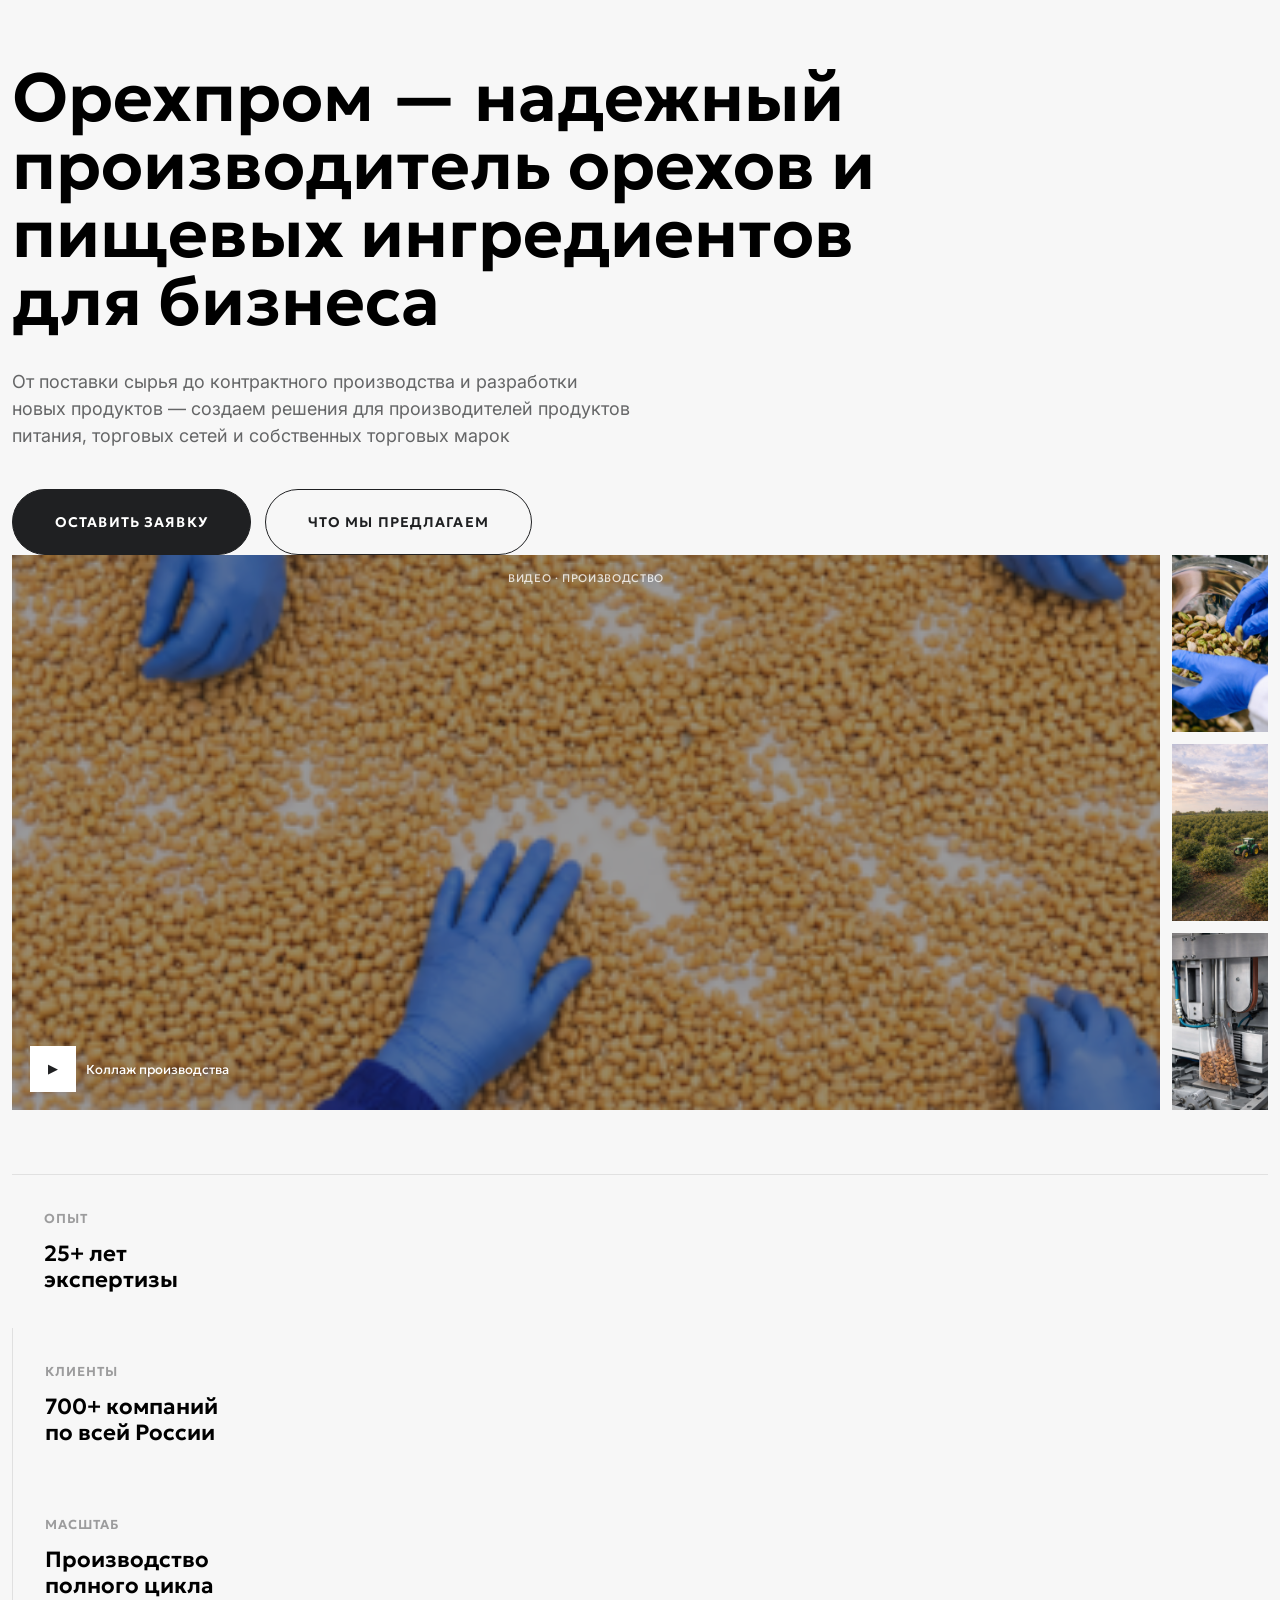
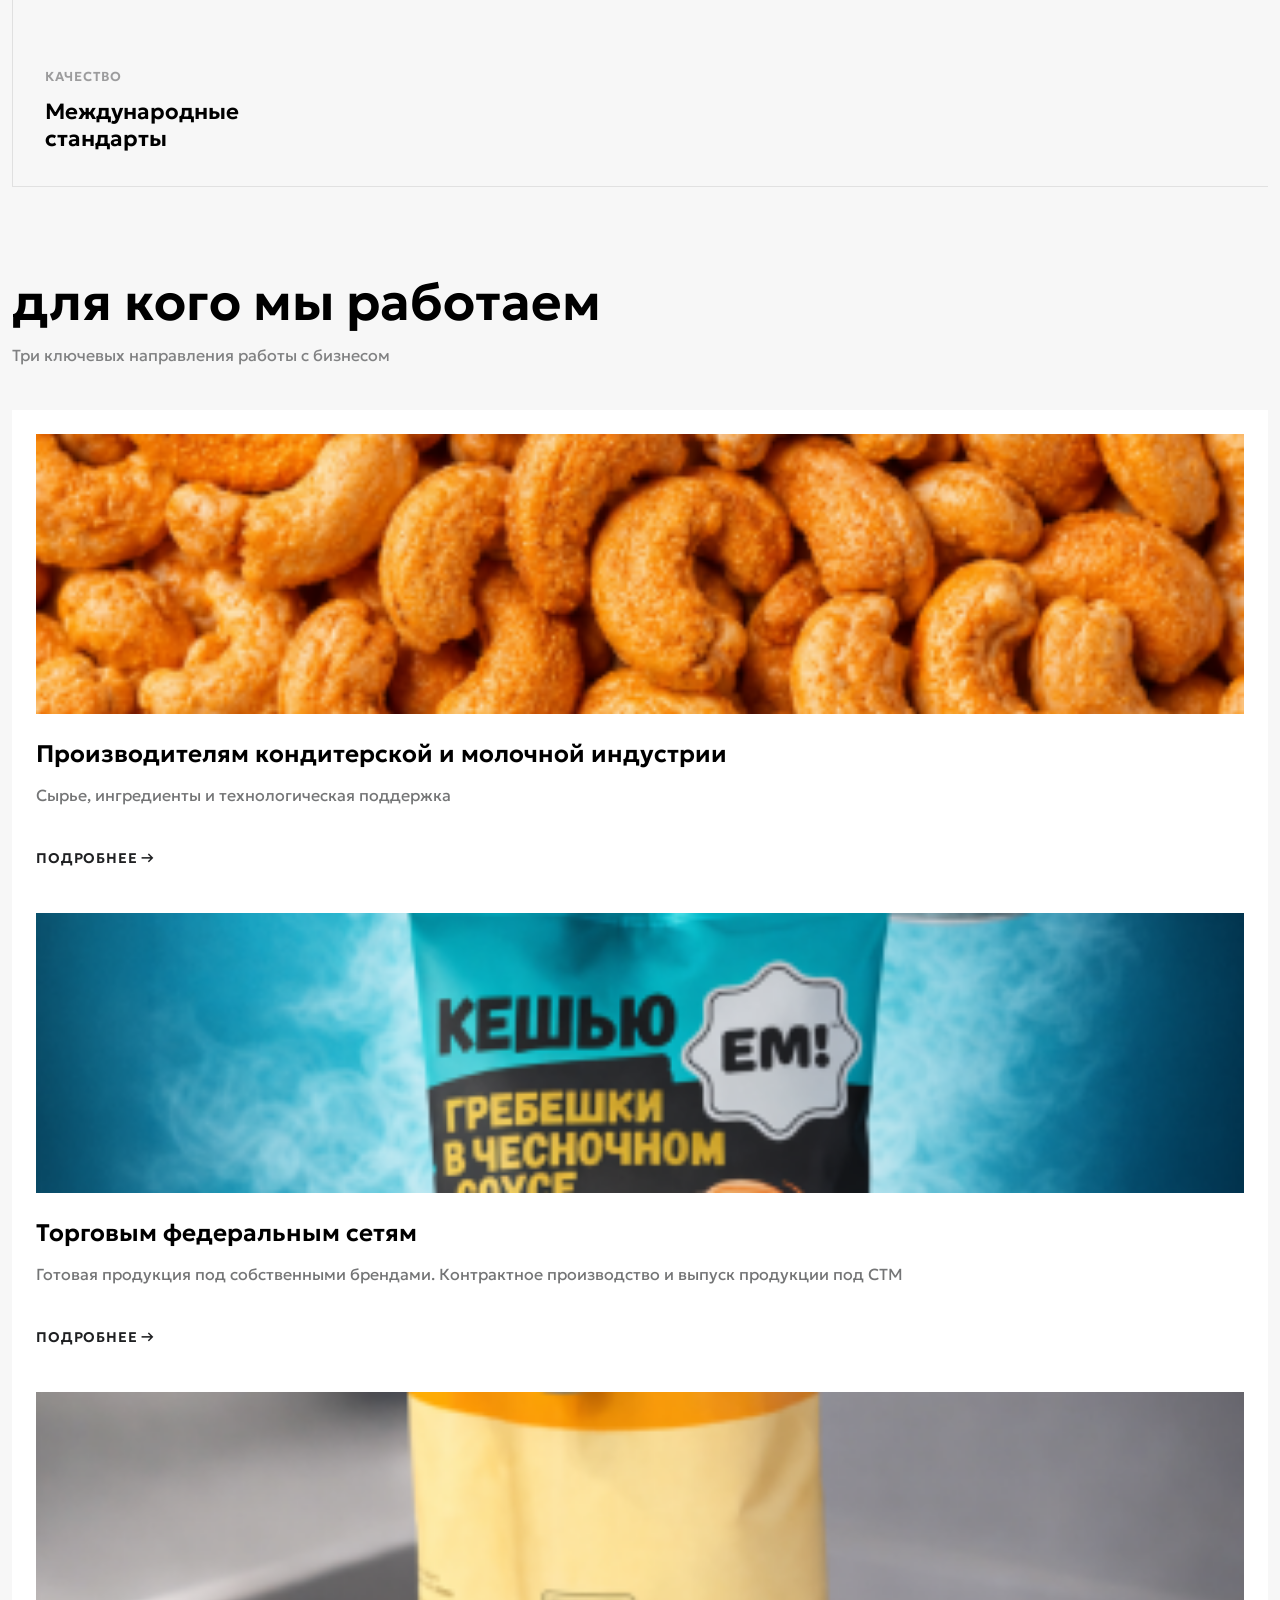
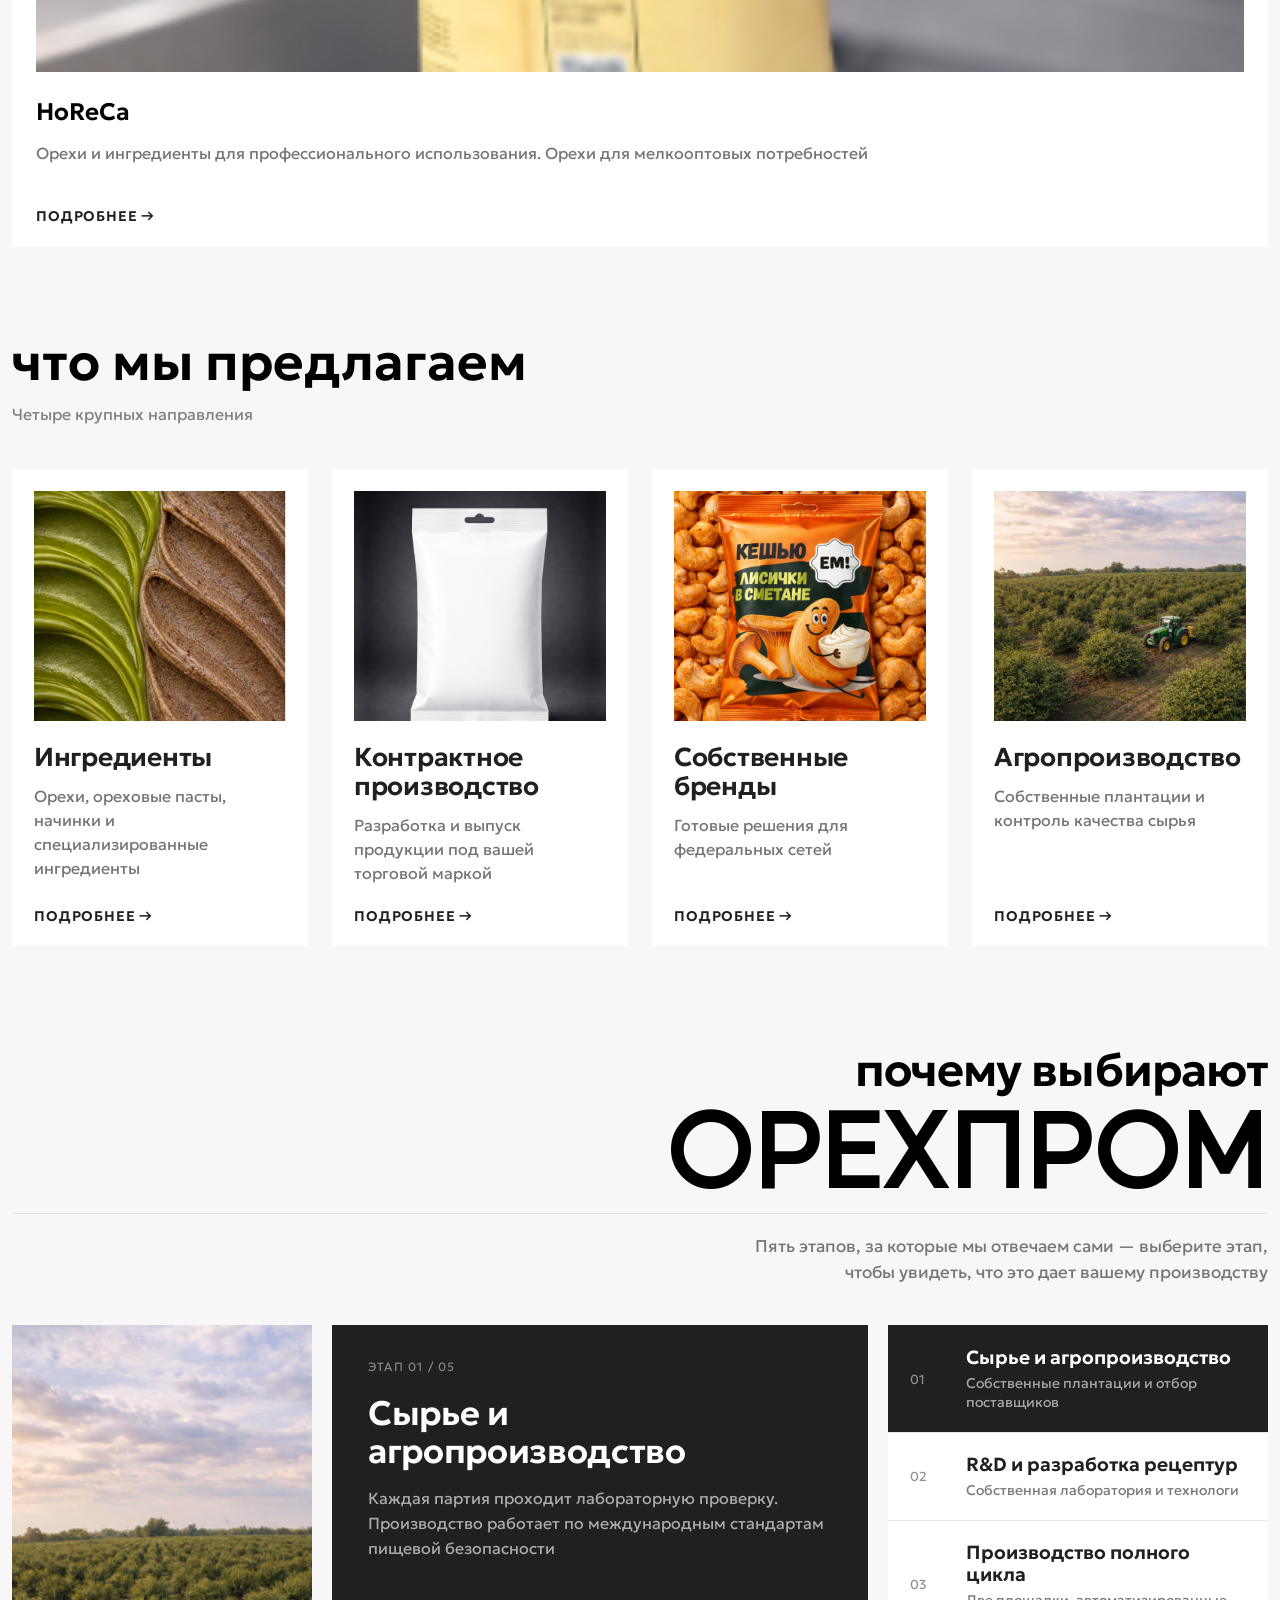
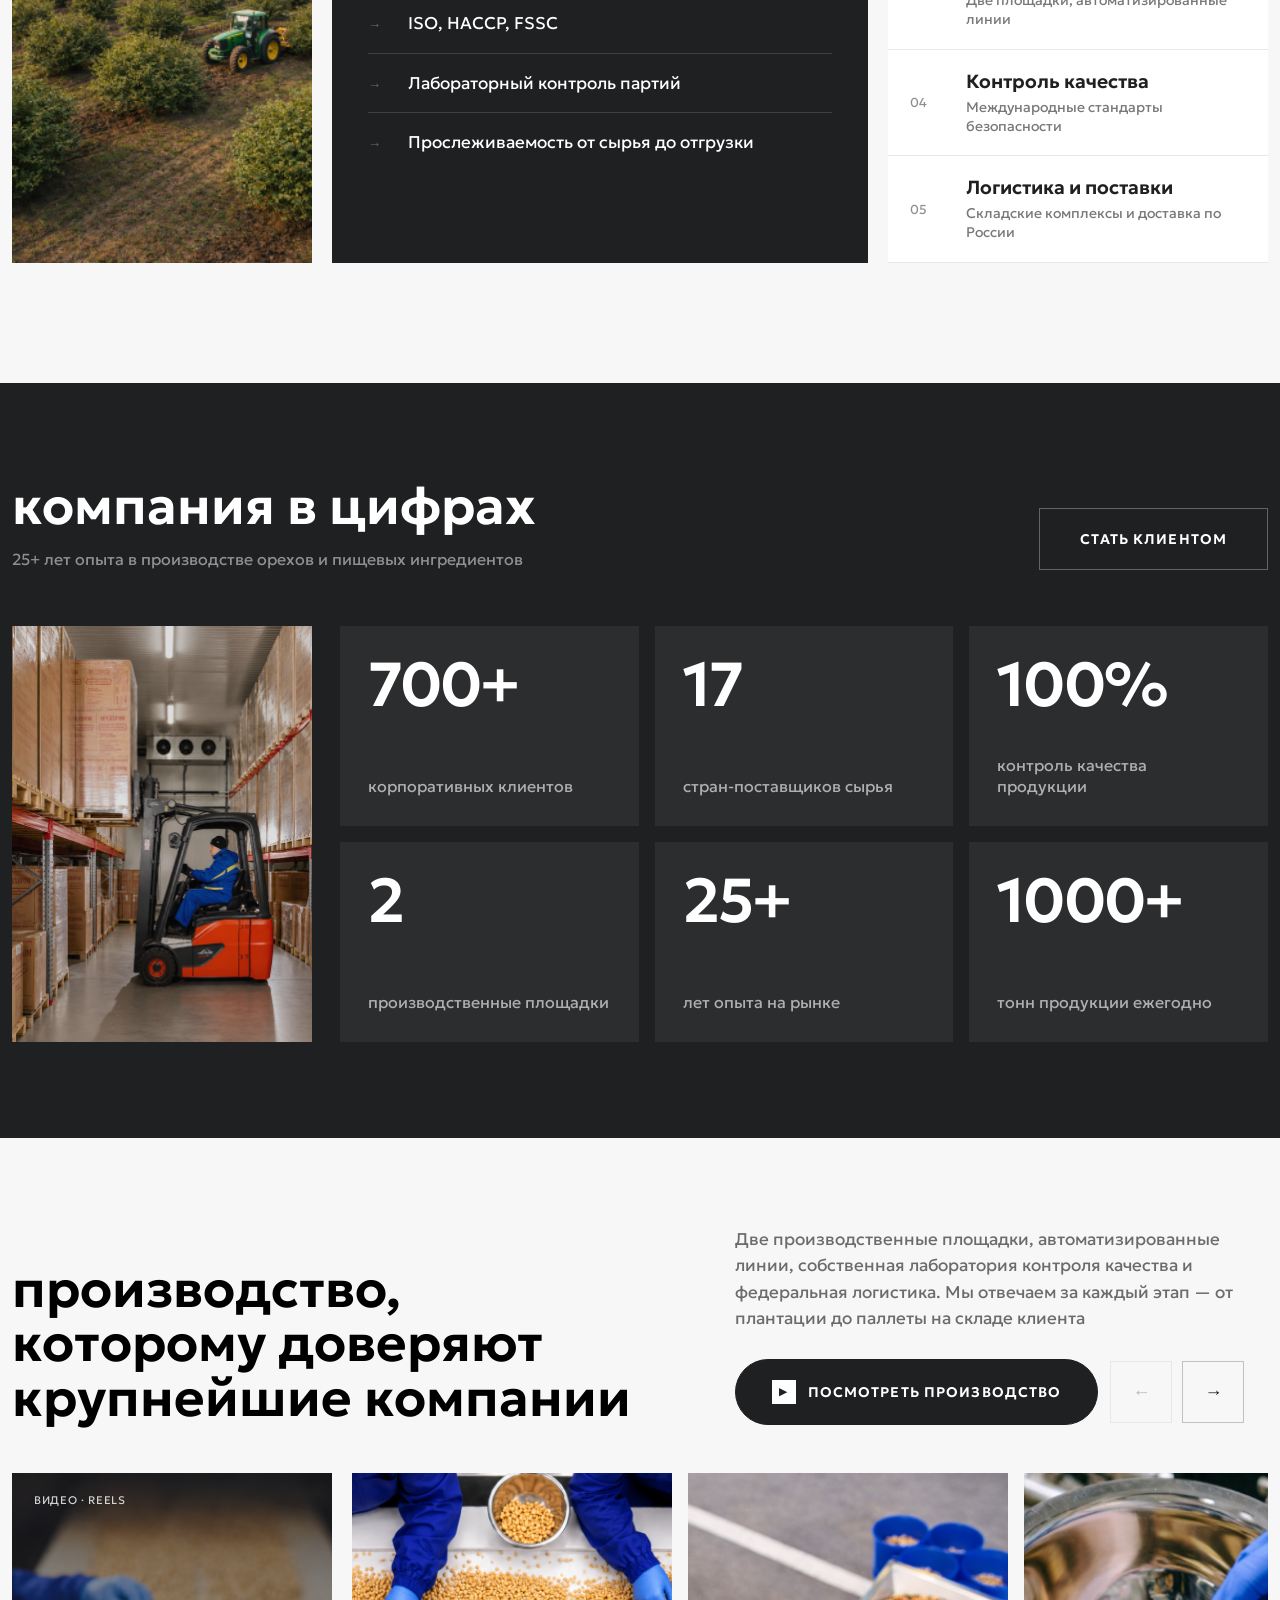
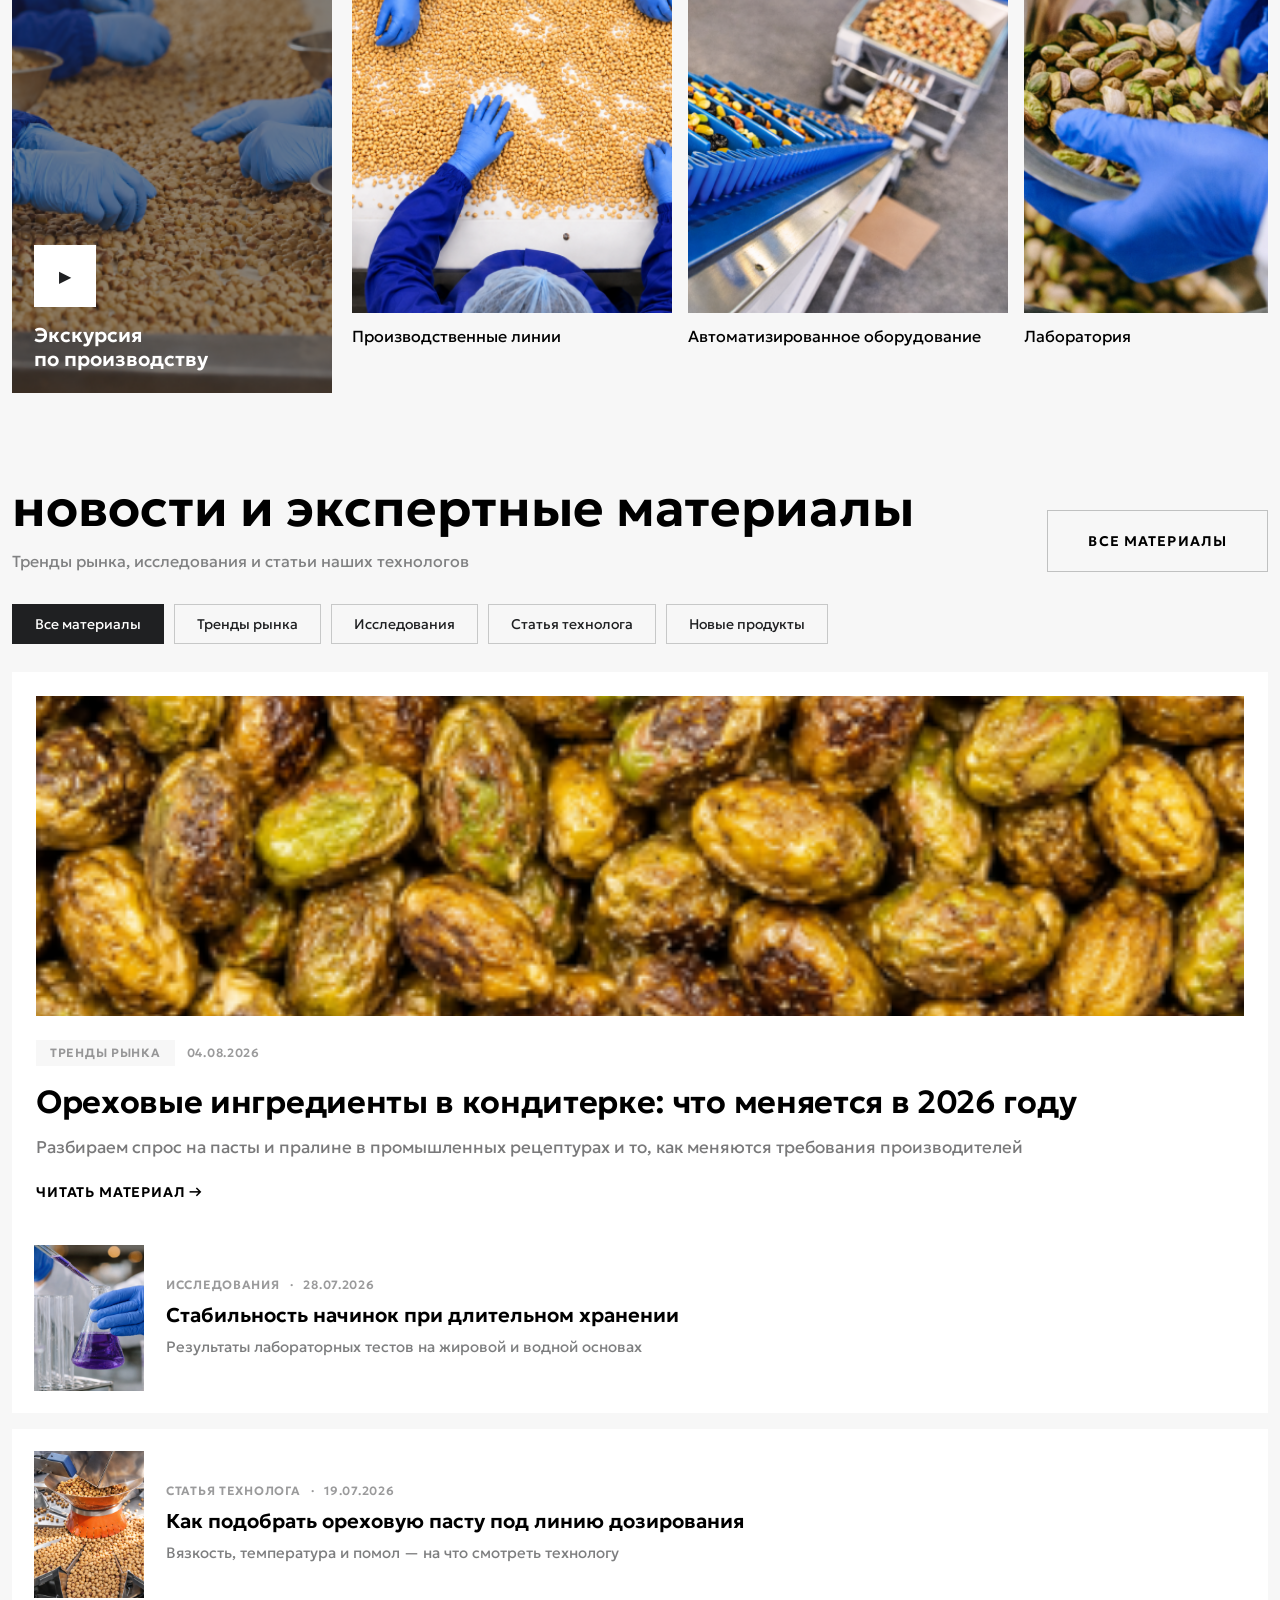
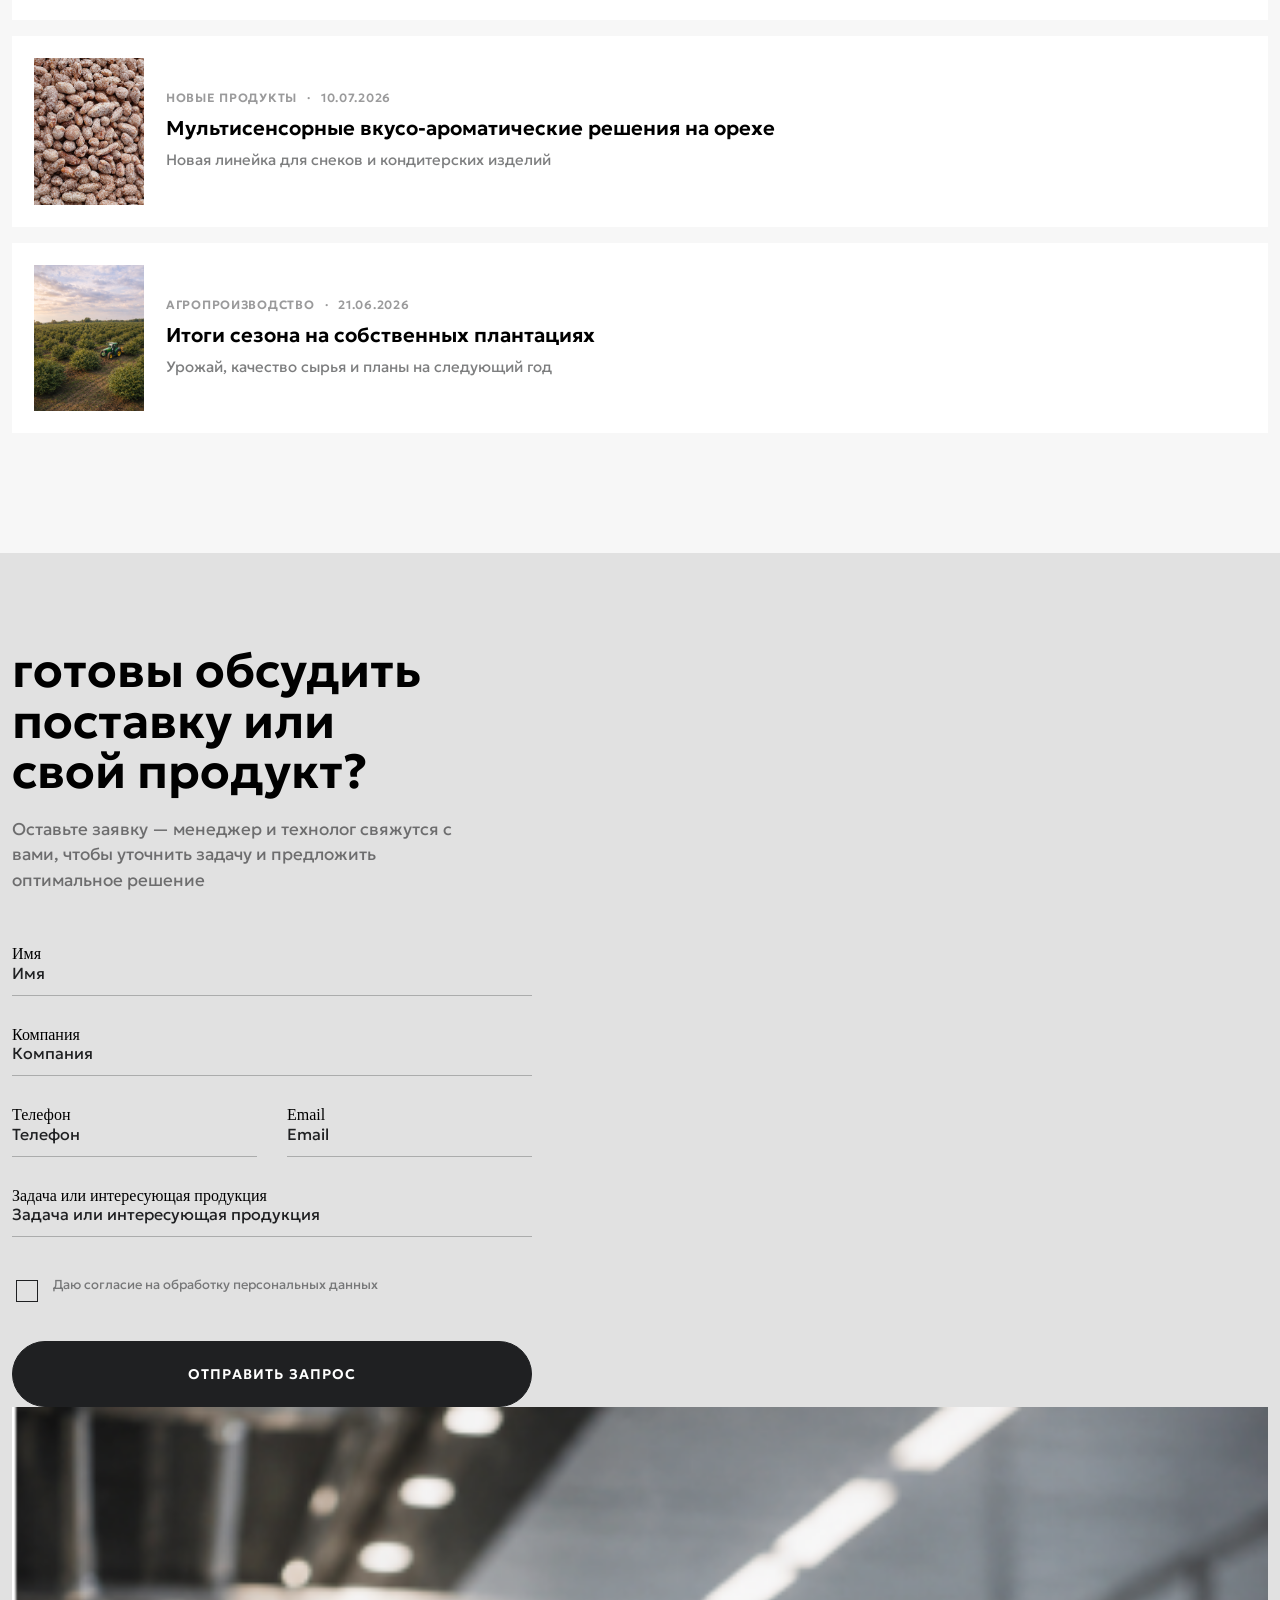
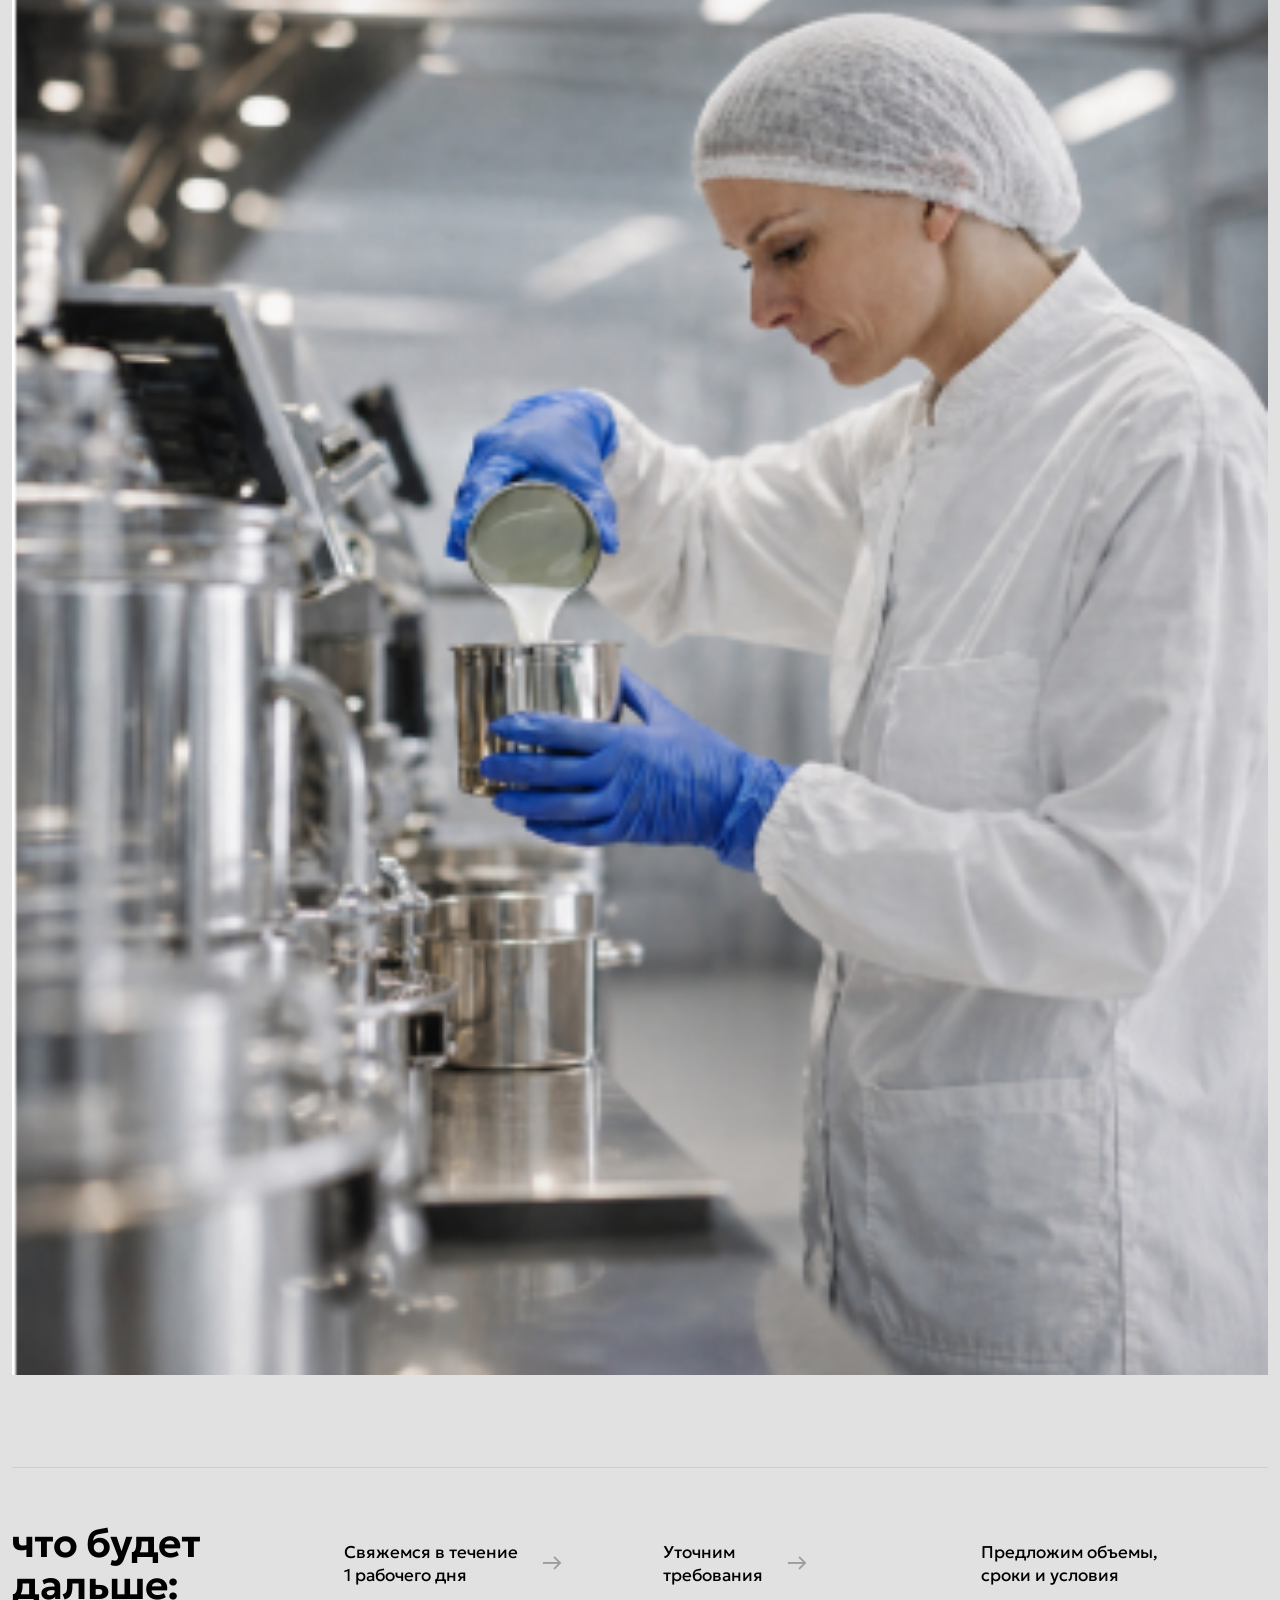
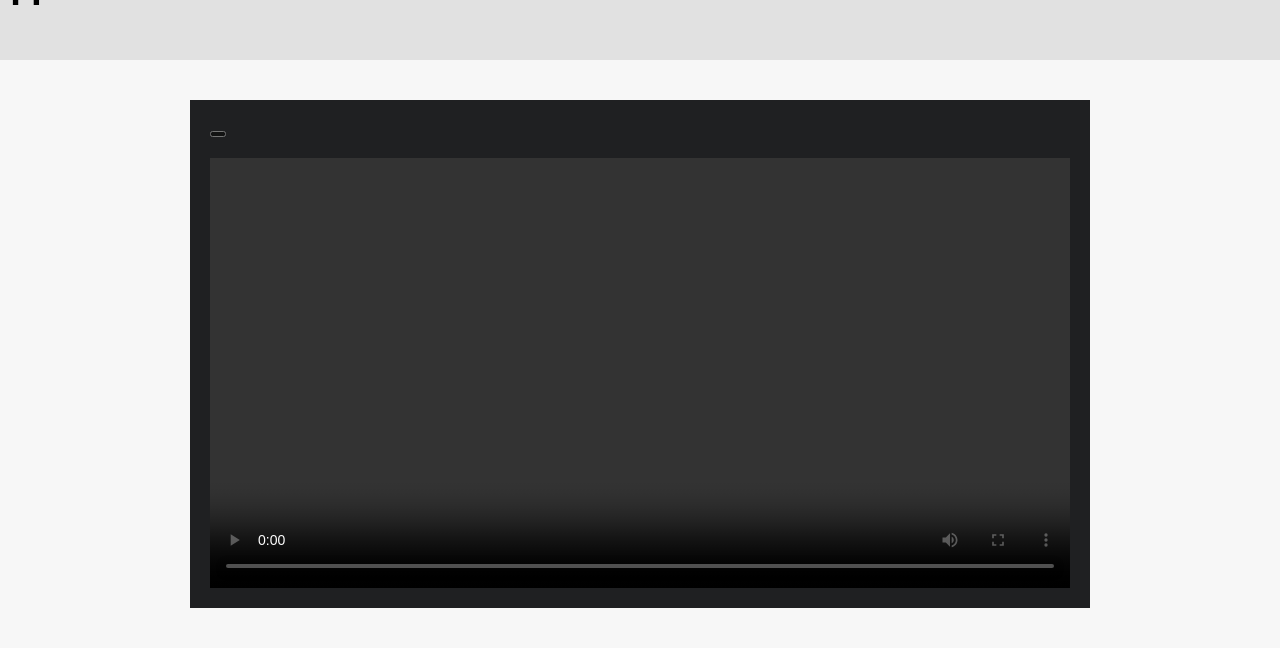
==== index.html @ 6f9eee3f "update | add main page" ====
<!DOCTYPE html>
<html lang="ru">

<head>
  <meta charset="UTF-8">
  <meta name="viewport" content="width=device-width, initial-scale=1.0">
  <link rel="stylesheet" href="css/bootstrap.min.css">
  <link rel="stylesheet" href="css/swiper.bundle.min.css">
  <link rel="stylesheet" href="css/index.css">
  <title>ОРЕХПРОМ — производитель орехов и пищевых ингредиентов для бизнеса</title>
</head>

<body>

  <main>

    <!-- ПЕРВЫЙ ЭКРАН -->
    <section class="page-main-hero">
      <div class="container-fluid">
        <div class="row">
          <div class="col-12 col-xl-8">
            <h1 class="page-main-hero__title">Орехпром — надежный производитель орехов и пищевых ингредиентов для бизнеса</h1>
            <p class="page-main-hero__lead">От поставки сырья до контрактного производства и разработки новых продуктов — создаем решения для производителей продуктов питания, торговых сетей и собственных торговых марок</p>
            <div class="page-main-hero__actions">
              <a href="#contact" class="button button--dark page-main-hero__button">Оставить заявку</a>
              <a href="#offer" class="button button--light page-main-hero__button">Что мы предлагаем</a>
            </div>
          </div>
          <div class="col-12 col-xl-4">
            <div class="page-main-hero__media">
              <button type="button" class="page-main-hero__video" data-bs-toggle="modal" data-bs-target="#mainVideoModal"
                data-video-src="videos/main/1_web.mp4" aria-label="Смотреть видео о производстве">
                <img src="img/main/Производственные%20линии.png" alt="Производство ОРЕХПРОМ" class="page-main-hero__video-cover">
                <span class="page-main-hero__video-label">видео · производство</span>
                <span class="page-main-hero__video-play">
                  <span class="page-main-hero__video-icon">▶</span>
                  <span class="page-main-hero__video-text">Коллаж производства</span>
                </span>
              </button>
              <div class="page-main-hero__thumbs">
                <div class="page-main-hero__thumb"><img src="img/main/Лаборатория.png" alt="Лаборатория"></div>
                <div class="page-main-hero__thumb"><img src="img/main/Агропроизводство.png" alt="Собственные плантации"></div>
                <div class="page-main-hero__thumb"><img src="img/main/Упаковка%20продукции.png" alt="Упаковка"></div>
              </div>
            </div>
          </div>
        </div>

        <div class="row page-main-hero__facts">
          <div class="col-6 col-md-3 page-main-hero__fact">
            <span class="page-main-hero__fact-label">Опыт</span>
            <p class="page-main-hero__fact-value">25+ лет<br>экспертизы</p>
          </div>
          <div class="col-6 col-md-3 page-main-hero__fact">
            <span class="page-main-hero__fact-label">Клиенты</span>
            <p class="page-main-hero__fact-value">700+ компаний<br>по всей России</p>
          </div>
          <div class="col-6 col-md-3 page-main-hero__fact">
            <span class="page-main-hero__fact-label">Масштаб</span>
            <p class="page-main-hero__fact-value">Производство<br>полного цикла</p>
          </div>
          <div class="col-6 col-md-3 page-main-hero__fact">
            <span class="page-main-hero__fact-label">Качество</span>
            <p class="page-main-hero__fact-value">Международные<br>стандарты</p>
          </div>
        </div>
      </div>
    </section>

    <!-- ДЛЯ КОГО МЫ РАБОТАЕМ -->
    <section class="page-main-audience">
      <div class="container-fluid">
        <div class="row">
          <div class="col-12 col-xl-8">
            <h2 class="page-main-audience__title">для кого мы работаем</h2>
            <p class="page-main-audience__subtitle">Три ключевых направления работы с бизнесом</p>
          </div>
        </div>
        <div class="row page-main-audience__list">
          <div class="col-12 col-md-6 col-lg-4">
            <div class="page-main-audience__card">
              <div class="page-main-audience__card-photo"><img src="img/main/Ингредиенты.png" alt="Кондитерская и молочная индустрия"></div>
              <h3 class="page-main-audience__card-title">Производителям кондитерской и молочной индустрии</h3>
              <p class="page-main-audience__card-text">Сырье, ингредиенты и технологическая поддержка</p>
              <a href="#offer" class="page-main-audience__card-link">Подробнее →</a>
            </div>
          </div>
          <div class="col-12 col-md-6 col-lg-4">
            <div class="page-main-audience__card">
              <div class="page-main-audience__card-photo"><img src="img/main/Собственные%20бренды.png" alt="Торговые федеральные сети"></div>
              <h3 class="page-main-audience__card-title">Торговым федеральным сетям</h3>
              <p class="page-main-audience__card-text">Готовая продукция под собственными брендами. Контрактное производство и выпуск продукции под СТМ</p>
              <a href="#offer" class="page-main-audience__card-link">Подробнее →</a>
            </div>
          </div>
          <div class="col-12 col-md-6 col-lg-4">
            <div class="page-main-audience__card">
              <div class="page-main-audience__card-photo"><img src="img/main/Упаковка%20продукции-1.png" alt="HoReCa"></div>
              <h3 class="page-main-audience__card-title">HoReCa</h3>
              <p class="page-main-audience__card-text">Орехи и ингредиенты для профессионального использования. Орехи для мелкооптовых потребностей</p>
              <a href="#offer" class="page-main-audience__card-link">Подробнее →</a>
            </div>
          </div>
        </div>
      </div>
    </section>

    <!-- ЧТО МЫ ПРЕДЛАГАЕМ -->
    <section class="page-main-offer" id="offer">
      <div class="container-fluid">
        <div class="page-main-offer__head">
          <div>
            <h2 class="page-main-offer__title">что мы предлагаем</h2>
            <p class="page-main-offer__subtitle">Четыре крупных направления</p>
          </div>
          <div class="page-main-offer__nav">
            <button type="button" class="js-page-main-offer-prev page-main-offer__nav-button" aria-label="Предыдущая карточка">←</button>
            <button type="button" class="js-page-main-offer-next page-main-offer__nav-button" aria-label="Следующая карточка">→</button>
          </div>
        </div>
      </div>

      <div class="container-fluid">
        <div class="row">
          <div class="col-12">
            <div class="js-page-main-offer-slider page-main-offer__slider swiper">
              <ul class="swiper-wrapper page-main-offer__list">
                <li class="swiper-slide page-main-offer__item">
                  <a href="#contact" class="page-main-offer__card">
                    <div class="page-main-offer__card-photo"><img src="img/main/Ингредиенты-1.png" alt="Ингредиенты"></div>
                    <h3 class="page-main-offer__card-title">Ингредиенты</h3>
                    <p class="page-main-offer__card-text">Орехи, ореховые пасты, начинки и специализированные ингредиенты</p>
                    <span class="page-main-offer__card-link">Подробнее →</span>
                  </a>
                </li>
                <li class="swiper-slide page-main-offer__item">
                  <a href="#contact" class="page-main-offer__card">
                    <div class="page-main-offer__card-photo"><img src="img/main/Контрактное%20производство.png" alt="Контрактное производство"></div>
                    <h3 class="page-main-offer__card-title">Контрактное производство</h3>
                    <p class="page-main-offer__card-text">Разработка и выпуск продукции под вашей торговой маркой</p>
                    <span class="page-main-offer__card-link">Подробнее →</span>
                  </a>
                </li>
                <li class="swiper-slide page-main-offer__item">
                  <a href="#contact" class="page-main-offer__card">
                    <div class="page-main-offer__card-photo"><img src="img/main/Собственные%20бренды-1.png" alt="Собственные бренды"></div>
                    <h3 class="page-main-offer__card-title">Собственные бренды</h3>
                    <p class="page-main-offer__card-text">Готовые решения для федеральных сетей</p>
                    <span class="page-main-offer__card-link">Подробнее →</span>
                  </a>
                </li>
                <li class="swiper-slide page-main-offer__item">
                  <a href="#contact" class="page-main-offer__card">
                    <div class="page-main-offer__card-photo"><img src="img/main/Агропроизводство.png" alt="Агропроизводство"></div>
                    <h3 class="page-main-offer__card-title">Агропроизводство</h3>
                    <p class="page-main-offer__card-text">Собственные плантации и контроль качества сырья</p>
                    <span class="page-main-offer__card-link">Подробнее →</span>
                  </a>
                </li>
              </ul>
            </div>
          </div>
        </div>
      </div>
    </section>

    <!-- ПОЧЕМУ ВЫБИРАЮТ ОРЕХПРОМ -->
    <section class="page-main-why js-page-main-why">
      <div class="container-fluid">
        <div class="page-main-why__head">
          <div class="page-main-why__kicker">почему выбирают</div>
          <div class="page-main-why__brand">ОРЕХПРОМ</div>
        </div>
        <p class="page-main-why__subtitle">Пять этапов, за которые мы отвечаем сами — выберите этап, чтобы увидеть, что это дает вашему производству</p>

        <div class="page-main-why__body">
          <div class="page-main-why__visual">
            <img src="img/main/Агропроизводство.png" alt="Сырье и агропроизводство" class="page-main-why__visual-img js-page-main-why-visual is-active" data-step="1">
            <img src="img/main/Лаборатория-1.png" alt="R&amp;D и разработка рецептур" class="page-main-why__visual-img js-page-main-why-visual" data-step="2">
            <img src="img/main/Производственные%20линии-1.png" alt="Производство полного цикла" class="page-main-why__visual-img js-page-main-why-visual" data-step="3">
            <img src="img/main/Лаборатория-2.png" alt="Контроль качества" class="page-main-why__visual-img js-page-main-why-visual" data-step="4">
            <img src="img/main/Складские%20комплексы.png" alt="Логистика и поставки" class="page-main-why__visual-img js-page-main-why-visual" data-step="5">
          </div>

          <div class="page-main-why__panel">
            <div class="page-main-why__panel-step js-page-main-why-step">Этап 01 / 05</div>
            <div class="page-main-why__panel-title js-page-main-why-panel-title">Сырье и агропроизводство</div>
            <!-- Текст и пункты ниже — временный плейсхолдер, одинаковый для всех 5 этапов (по договоренности), пока не появится уникальный текст под каждый шаг -->
            <p class="page-main-why__panel-text">Каждая партия проходит лабораторную проверку. Производство работает по международным стандартам пищевой безопасности</p>
            <div class="page-main-why__panel-list">
              <div class="page-main-why__panel-list-item">
                <span class="page-main-why__panel-list-item-arrow">→</span>
                <span class="page-main-why__panel-list-item-text">ISO, HACCP, FSSC</span>
              </div>
              <div class="page-main-why__panel-list-item">
                <span class="page-main-why__panel-list-item-arrow">→</span>
                <span class="page-main-why__panel-list-item-text">Лабораторный контроль партий</span>
              </div>
              <div class="page-main-why__panel-list-item">
                <span class="page-main-why__panel-list-item-arrow">→</span>
                <span class="page-main-why__panel-list-item-text">Прослеживаемость от сырья до отгрузки</span>
              </div>
            </div>
          </div>

          <div class="page-main-why__nav">
            <button type="button" class="page-main-why__nav-item js-page-main-why-nav-item is-active" data-step="1">
              <span class="page-main-why__nav-item-index">01</span>
              <span>
                <span class="page-main-why__nav-item-title js-page-main-why-nav-title">Сырье и агропроизводство</span>
                <span class="page-main-why__nav-item-text">Собственные плантации и отбор поставщиков</span>
              </span>
            </button>
            <button type="button" class="page-main-why__nav-item js-page-main-why-nav-item" data-step="2">
              <span class="page-main-why__nav-item-index">02</span>
              <span>
                <span class="page-main-why__nav-item-title js-page-main-why-nav-title">R&amp;D и разработка рецептур</span>
                <span class="page-main-why__nav-item-text">Собственная лаборатория и технологи</span>
              </span>
            </button>
            <button type="button" class="page-main-why__nav-item js-page-main-why-nav-item" data-step="3">
              <span class="page-main-why__nav-item-index">03</span>
              <span>
                <span class="page-main-why__nav-item-title js-page-main-why-nav-title">Производство полного цикла</span>
                <span class="page-main-why__nav-item-text">Две площадки, автоматизированные линии</span>
              </span>
            </button>
            <button type="button" class="page-main-why__nav-item js-page-main-why-nav-item" data-step="4">
              <span class="page-main-why__nav-item-index">04</span>
              <span>
                <span class="page-main-why__nav-item-title js-page-main-why-nav-title">Контроль качества</span>
                <span class="page-main-why__nav-item-text">Международные стандарты безопасности</span>
              </span>
            </button>
            <button type="button" class="page-main-why__nav-item js-page-main-why-nav-item" data-step="5">
              <span class="page-main-why__nav-item-index">05</span>
              <span>
                <span class="page-main-why__nav-item-title js-page-main-why-nav-title">Логистика и поставки</span>
                <span class="page-main-why__nav-item-text">Складские комплексы и доставка по России</span>
              </span>
            </button>
          </div>
        </div>
      </div>
    </section>

    <!-- КОМПАНИЯ В ЦИФРАХ -->
    <section class="page-main-stats">
      <div class="container-fluid">
        <div class="page-main-stats__head">
          <div>
            <h2 class="page-main-stats__title">компания в цифрах</h2>
            <p class="page-main-stats__subtitle">25+ лет опыта в производстве орехов и пищевых ингредиентов</p>
          </div>
          <a href="#contact" class="page-main-stats__cta">Стать клиентом</a>
        </div>

        <div class="page-main-stats__body">
          <div class="page-main-stats__photo">
            <img src="img/main/Складские%20комплексы.png" alt="Складской комплекс ОРЕХПРОМ">
          </div>
          <div class="page-main-stats__list">
            <div class="page-main-stats__item">
              <div class="page-main-stats__item-value">700+</div>
              <div class="page-main-stats__item-label">корпоративных клиентов</div>
            </div>
            <div class="page-main-stats__item">
              <div class="page-main-stats__item-value">17</div>
              <div class="page-main-stats__item-label">стран-поставщиков сырья</div>
            </div>
            <div class="page-main-stats__item">
              <div class="page-main-stats__item-value">100%</div>
              <div class="page-main-stats__item-label">контроль качества продукции</div>
            </div>
            <div class="page-main-stats__item">
              <div class="page-main-stats__item-value">2</div>
              <div class="page-main-stats__item-label">производственные площадки</div>
            </div>
            <div class="page-main-stats__item">
              <div class="page-main-stats__item-value">25+</div>
              <div class="page-main-stats__item-label">лет опыта на рынке</div>
            </div>
            <div class="page-main-stats__item">
              <div class="page-main-stats__item-value">1000+</div>
              <div class="page-main-stats__item-label">тонн продукции ежегодно</div>
            </div>
          </div>
        </div>
      </div>
    </section>

    <!-- ПРОИЗВОДСТВО -->
    <section class="page-main-production" id="production">
      <div class="container-fluid">
        <div class="page-main-production__head">
          <h2 class="page-main-production__title">производство, которому доверяют крупнейшие компании</h2>
          <div>
            <p class="page-main-production__text">Две производственные площадки, автоматизированные линии, собственная лаборатория контроля качества и федеральная логистика. Мы отвечаем за каждый этап — от плантации до паллеты на складе клиента</p>
            <div class="page-main-production__actions">
              <button type="button" class="button button--dark page-main-production__watch" data-bs-toggle="modal"
                data-bs-target="#mainVideoModal" data-video-src="videos/main/2_web.mp4">
                <span class="page-main-production__watch-icon">▶</span>
                Посмотреть производство
              </button>
              <div class="page-main-production__nav">
                <button type="button" class="js-page-main-production-prev page-main-production__nav-button" aria-label="Предыдущее фото">←</button>
                <button type="button" class="js-page-main-production-next page-main-production__nav-button" aria-label="Следующее фото">→</button>
              </div>
            </div>
          </div>
        </div>
      </div>

      <div class="container-fluid">
        <div class="row">
          <div class="col-12">
            <div class="page-main-production__body">
              <button type="button" class="page-main-production__video" data-bs-toggle="modal" data-bs-target="#mainVideoModal"
                data-video-src="videos/main/2_web.mp4" aria-label="Смотреть экскурсию по производству">
                <img src="img/main/Производственные%20линии-1.png" alt="Видео производства" class="page-main-production__video-cover">
                <span class="page-main-production__video-label">видео · reels</span>
                <span class="page-main-production__video-play">
                  <span class="page-main-production__video-icon">▶</span>
                  <span class="page-main-production__video-text">Экскурсия<br>по производству</span>
                </span>
              </button>

              <div class="js-page-main-production-slider page-main-production__slider swiper">
                <div class="swiper-wrapper page-main-production__gallery">
                  <figure class="swiper-slide page-main-production__gallery-item">
                    <div class="page-main-production__gallery-photo"><img src="img/main/Производственные%20линии.png" alt="Производственные линии"></div>
                    <figcaption class="page-main-production__gallery-caption">Производственные линии</figcaption>
                  </figure>
                  <figure class="swiper-slide page-main-production__gallery-item">
                    <div class="page-main-production__gallery-photo"><img src="img/main/Автоматизированное%20оборудование.png" alt="Автоматизированное оборудование"></div>
                    <figcaption class="page-main-production__gallery-caption">Автоматизированное оборудование</figcaption>
                  </figure>
                  <figure class="swiper-slide page-main-production__gallery-item">
                    <div class="page-main-production__gallery-photo"><img src="img/main/Лаборатория.png" alt="Лаборатория"></div>
                    <figcaption class="page-main-production__gallery-caption">Лаборатория</figcaption>
                  </figure>
                  <figure class="swiper-slide page-main-production__gallery-item">
                    <div class="page-main-production__gallery-photo"><img src="img/main/Складские%20комплексы.png" alt="Складские комплексы"></div>
                    <figcaption class="page-main-production__gallery-caption">Складские комплексы</figcaption>
                  </figure>
                  <figure class="swiper-slide page-main-production__gallery-item">
                    <div class="page-main-production__gallery-photo"><img src="img/main/Упаковка%20продукции.png" alt="Упаковка продукции"></div>
                    <figcaption class="page-main-production__gallery-caption">Упаковка продукции</figcaption>
                  </figure>
                </div>
              </div>
            </div>
          </div>
        </div>
      </div>
    </section>

    <!-- НОВОСТИ И ЭКСПЕРТНЫЕ МАТЕРИАЛЫ -->
    <section class="page-main-news js-page-main-news" id="news">
      <div class="container-fluid">
        <div class="page-main-news__head">
          <div>
            <h2 class="page-main-news__title">новости и экспертные материалы</h2>
            <p class="page-main-news__subtitle">Тренды рынка, исследования и статьи наших технологов</p>
          </div>
          <a href="#news" class="page-main-news__all-link">Все материалы</a>
        </div>

        <!-- TODO: блок статичный (демо), в проде подставляется из блога WinterCMS -->
        <div class="page-main-news__filters">
          <button type="button" class="page-main-news__filter js-page-main-news-filter is-active" data-category="all">Все материалы</button>
          <button type="button" class="page-main-news__filter js-page-main-news-filter" data-category="trends">Тренды рынка</button>
          <button type="button" class="page-main-news__filter js-page-main-news-filter" data-category="research">Исследования</button>
          <button type="button" class="page-main-news__filter js-page-main-news-filter" data-category="expert">Статья технолога</button>
          <button type="button" class="page-main-news__filter js-page-main-news-filter" data-category="products">Новые продукты</button>
        </div>

        <div class="row page-main-news__grid">
          <div class="col-12 col-lg-6">
            <a href="#news" class="page-main-news__main js-page-main-news-card" data-category="trends">
              <div class="page-main-news__main-photo"><img src="img/main/Ингредиенты-2.png" alt="Ореховые ингредиенты в кондитерке"></div>
              <div class="page-main-news__main-meta">
                <span class="page-main-news__main-tag">Тренды рынка</span>
                <span>04.08.2026</span>
              </div>
              <h3 class="page-main-news__main-title">Ореховые ингредиенты в кондитерке: что меняется в 2026 году</h3>
              <p class="page-main-news__main-text">Разбираем спрос на пасты и пралине в промышленных рецептурах и то, как меняются требования производителей</p>
              <span class="page-main-news__main-link">Читать материал →</span>
            </a>
          </div>
          <div class="col-12 col-lg-6">
            <div class="page-main-news__side">
              <a href="#news" class="page-main-news__card js-page-main-news-card" data-category="research">
                <div class="page-main-news__card-photo"><img src="img/main/Лаборатория-1.png" alt="Стабильность начинок при длительном хранении"></div>
                <div>
                  <div class="page-main-news__card-meta"><span>Исследования</span><span>·</span><span>28.07.2026</span></div>
                  <h3 class="page-main-news__card-title">Стабильность начинок при длительном хранении</h3>
                  <p class="page-main-news__card-text">Результаты лабораторных тестов на жировой и водной основах</p>
                </div>
              </a>
              <a href="#news" class="page-main-news__card js-page-main-news-card" data-category="expert">
                <div class="page-main-news__card-photo"><img src="img/main/Автоматизированное%20оборудование-1.png" alt="Как подобрать ореховую пасту под линию дозирования"></div>
                <div>
                  <div class="page-main-news__card-meta"><span>Статья технолога</span><span>·</span><span>19.07.2026</span></div>
                  <h3 class="page-main-news__card-title">Как подобрать ореховую пасту под линию дозирования</h3>
                  <p class="page-main-news__card-text">Вязкость, температура и помол — на что смотреть технологу</p>
                </div>
              </a>
              <a href="#news" class="page-main-news__card js-page-main-news-card" data-category="products">
                <div class="page-main-news__card-photo"><img src="img/main/Ингредиенты-3.png" alt="Мультисенсорные вкусо-ароматические решения на орехе"></div>
                <div>
                  <div class="page-main-news__card-meta"><span>Новые продукты</span><span>·</span><span>10.07.2026</span></div>
                  <h3 class="page-main-news__card-title">Мультисенсорные вкусо-ароматические решения на орехе</h3>
                  <p class="page-main-news__card-text">Новая линейка для снеков и кондитерских изделий</p>
                </div>
              </a>
              <a href="#news" class="page-main-news__card js-page-main-news-card" data-category="agro">
                <div class="page-main-news__card-photo"><img src="img/main/Агропроизводство.png" alt="Итоги сезона на собственных плантациях"></div>
                <div>
                  <div class="page-main-news__card-meta"><span>Агропроизводство</span><span>·</span><span>21.06.2026</span></div>
                  <h3 class="page-main-news__card-title">Итоги сезона на собственных плантациях</h3>
                  <p class="page-main-news__card-text">Урожай, качество сырья и планы на следующий год</p>
                </div>
              </a>
            </div>
          </div>
        </div>
      </div>
    </section>

    <!-- КОНТАКТЫ -->
    <section class="page-main-contact" id="contact">
      <div class="container-fluid">
        <div class="row page-main-contact__row align-items-stretch">
          <div class="col-12 col-lg-7">
            <h2 class="page-main-contact__title">готовы обсудить поставку или свой продукт?</h2>
            <p class="page-main-contact__text">Оставьте заявку — менеджер и технолог свяжутся с вами, чтобы уточнить задачу и предложить оптимальное решение</p>

            <!-- TODO: подставить реальные form_id и имена полей form_text_NN из WinterCMS (см. пример в salt.html) -->
            <form action="/ajax/sendForm.php" class="js-ajax-from page-main-contact__form" method="POST">
              <input type="hidden" name="recaptcha_response" value="" class="visually-hidden">
              <input type="hidden" name="form_id" value="TODO" class="visually-hidden">

              <label class="page-main-contact__form-label">
                <span class="visually-hidden">Имя</span>
                <input type="text" name="form_text_TODO" placeholder="Имя" class="page-main-contact__form-input" required>
              </label>

              <label class="page-main-contact__form-label">
                <span class="visually-hidden">Компания</span>
                <input type="text" name="form_text_TODO" placeholder="Компания" class="page-main-contact__form-input" required>
              </label>

              <div class="page-main-contact__form-row">
                <label class="page-main-contact__form-label">
                  <span class="visually-hidden">Телефон</span>
                  <input type="tel" name="form_text_TODO" placeholder="Телефон" imask-phone class="page-main-contact__form-input" required>
                </label>
                <label class="page-main-contact__form-label">
                  <span class="visually-hidden">Email</span>
                  <input type="email" name="form_text_TODO" placeholder="Email" class="page-main-contact__form-input" required>
                </label>
              </div>

              <label class="page-main-contact__form-label">
                <span class="visually-hidden">Задача или интересующая продукция</span>
                <input type="text" name="form_text_TODO" placeholder="Задача или интересующая продукция" class="page-main-contact__form-input">
              </label>

              <label class="page-main-contact__form-check">
                <input type="checkbox" name="consent" role="button" required>
                <span>Даю согласие на обработку <a href="#" target="_blank">персональных данных</a></span>
              </label>

              <button type="submit" class="button button--dark page-main-contact__form-button">Отправить запрос</button>
            </form>
          </div>
          <div class="col-12 col-lg-5">
            <div class="page-main-contact__photo">
              <img src="img/main/Лаборатория-2.png" alt="Лаборатория контроля качества ОРЕХПРОМ">
            </div>
          </div>
        </div>
      </div>

      <div class="container-fluid">
        <div class="page-main-next-steps">
          <div class="page-main-next-steps__title">что будет<br>дальше:</div>
          <div class="page-main-next-steps__item">
            <span>Свяжемся в течение<br>1 рабочего дня</span>
            <span class="page-main-next-steps__item-arrow">→</span>
          </div>
          <div class="page-main-next-steps__item">
            <span>Уточним<br>требования</span>
            <span class="page-main-next-steps__item-arrow">→</span>
          </div>
          <div class="page-main-next-steps__item">Предложим объемы,<br>сроки и условия</div>
        </div>
      </div>
    </section>

  </main>

  <!-- МОДАЛЬНОЕ ОКНО С ВИДЕО (переиспользуется для hero и production) -->
  <div class="modal fade page-main-video-modal" id="mainVideoModal" tabindex="-1" aria-hidden="true">
    <div class="modal-dialog modal-dialog-centered">
      <div class="modal-content">
        <div class="modal-header">
          <button type="button" class="btn-close" data-bs-dismiss="modal" aria-label="Закрыть"></button>
        </div>
        <div class="modal-body">
          <video class="page-main-video-modal__player js-page-main-video-modal-player" controls playsinline></video>
        </div>
      </div>
    </div>
  </div>

  <script src="js/libs/bootstrap.bundle.min.js"></script>
  <script src="js/libs/swiper.bundle.js"></script>
  <script src="js/libs/imask.js"></script>
  <script src="js/helpers.js"></script>
  <script src="js/pages/main/offer.js"></script>
  <script src="js/pages/main/production.js"></script>
  <script src="js/pages/main/why.js"></script>
  <script src="js/pages/main/news.js"></script>
  <script src="js/pages/main/video-modal.js"></script>
</body>

</html>
---- css/index.css ----
.align-baseline {
  vertical-align: baseline !important;
}

.align-top {
  vertical-align: top !important;
}

.align-middle {
  vertical-align: middle !important;
}

.align-bottom {
  vertical-align: bottom !important;
}

.align-text-bottom {
  vertical-align: text-bottom !important;
}

.align-text-top {
  vertical-align: text-top !important;
}

.float-start {
  float: left !important;
}

.float-end {
  float: right !important;
}

.float-none {
  float: none !important;
}

.object-fit-contain {
  object-fit: contain !important;
}

.object-fit-cover {
  object-fit: cover !important;
}

.object-fit-fill {
  object-fit: fill !important;
}

.object-fit-scale {
  object-fit: scale-down !important;
}

.object-fit-none {
  object-fit: none !important;
}

.opacity-0 {
  opacity: 0 !important;
}

.opacity-25 {
  opacity: 0.25 !important;
}

.opacity-50 {
  opacity: 0.5 !important;
}

.opacity-75 {
  opacity: 0.75 !important;
}

.opacity-100 {
  opacity: 1 !important;
}

.overflow-auto {
  overflow: auto !important;
}

.overflow-hidden {
  overflow: hidden !important;
}

.overflow-visible {
  overflow: visible !important;
}

.overflow-scroll {
  overflow: scroll !important;
}

.overflow-x-auto {
  overflow-x: auto !important;
}

.overflow-x-hidden {
  overflow-x: hidden !important;
}

.overflow-x-visible {
  overflow-x: visible !important;
}

.overflow-x-scroll {
  overflow-x: scroll !important;
}

.overflow-y-auto {
  overflow-y: auto !important;
}

.overflow-y-hidden {
  overflow-y: hidden !important;
}

.overflow-y-visible {
  overflow-y: visible !important;
}

.overflow-y-scroll {
  overflow-y: scroll !important;
}

.d-inline {
  display: inline !important;
}

.d-inline-block {
  display: inline-block !important;
}

.d-block {
  display: block !important;
}

.d-grid {
  display: grid !important;
}

.d-inline-grid {
  display: inline-grid !important;
}

.d-table {
  display: table !important;
}

.d-table-row {
  display: table-row !important;
}

.d-table-cell {
  display: table-cell !important;
}

.d-flex {
  display: flex !important;
}

.d-inline-flex {
  display: inline-flex !important;
}

.d-none {
  display: none !important;
}

.shadow {
  box-shadow: var(--bs-box-shadow) !important;
}

.shadow-sm {
  box-shadow: var(--bs-box-shadow-sm) !important;
}

.shadow-lg {
  box-shadow: var(--bs-box-shadow-lg) !important;
}

.shadow-none {
  box-shadow: none !important;
}

.focus-ring-primary {
  --bs-focus-ring-color: rgba(var(--bs-primary-rgb), var(--bs-focus-ring-opacity));
}

.focus-ring-secondary {
  --bs-focus-ring-color: rgba(var(--bs-secondary-rgb), var(--bs-focus-ring-opacity));
}

.focus-ring-success {
  --bs-focus-ring-color: rgba(var(--bs-success-rgb), var(--bs-focus-ring-opacity));
}

.focus-ring-info {
  --bs-focus-ring-color: rgba(var(--bs-info-rgb), var(--bs-focus-ring-opacity));
}

.focus-ring-warning {
  --bs-focus-ring-color: rgba(var(--bs-warning-rgb), var(--bs-focus-ring-opacity));
}

.focus-ring-danger {
  --bs-focus-ring-color: rgba(var(--bs-danger-rgb), var(--bs-focus-ring-opacity));
}

.focus-ring-light {
  --bs-focus-ring-color: rgba(var(--bs-light-rgb), var(--bs-focus-ring-opacity));
}

.focus-ring-dark {
  --bs-focus-ring-color: rgba(var(--bs-dark-rgb), var(--bs-focus-ring-opacity));
}

.position-static {
  position: static !important;
}

.position-relative {
  position: relative !important;
}

.position-absolute {
  position: absolute !important;
}

.position-fixed {
  position: fixed !important;
}

.position-sticky {
  position: sticky !important;
}

.top-0 {
  top: 0 !important;
}

.top-50 {
  top: 50% !important;
}

.top-100 {
  top: 100% !important;
}

.bottom-0 {
  bottom: 0 !important;
}

.bottom-50 {
  bottom: 50% !important;
}

.bottom-100 {
  bottom: 100% !important;
}

.start-0 {
  left: 0 !important;
}

.start-50 {
  left: 50% !important;
}

.start-100 {
  left: 100% !important;
}

.end-0 {
  right: 0 !important;
}

.end-50 {
  right: 50% !important;
}

.end-100 {
  right: 100% !important;
}

.translate-middle {
  transform: translate(-50%, -50%) !important;
}

.translate-middle-x {
  transform: translateX(-50%) !important;
}

.translate-middle-y {
  transform: translateY(-50%) !important;
}

.border {
  border: var(--bs-border-width) var(--bs-border-style) var(--bs-border-color) !important;
}

.border-0 {
  border: 0 !important;
}

.border-top {
  border-top: var(--bs-border-width) var(--bs-border-style) var(--bs-border-color) !important;
}

.border-top-0 {
  border-top: 0 !important;
}

.border-end {
  border-right: var(--bs-border-width) var(--bs-border-style) var(--bs-border-color) !important;
}

.border-end-0 {
  border-right: 0 !important;
}

.border-bottom {
  border-bottom: var(--bs-border-width) var(--bs-border-style) var(--bs-border-color) !important;
}

.border-bottom-0 {
  border-bottom: 0 !important;
}

.border-start {
  border-left: var(--bs-border-width) var(--bs-border-style) var(--bs-border-color) !important;
}

.border-start-0 {
  border-left: 0 !important;
}

.border-primary {
  --bs-border-opacity: 1;
  border-color: rgba(var(--bs-primary-rgb), var(--bs-border-opacity)) !important;
}

.border-secondary {
  --bs-border-opacity: 1;
  border-color: rgba(var(--bs-secondary-rgb), var(--bs-border-opacity)) !important;
}

.border-success {
  --bs-border-opacity: 1;
  border-color: rgba(var(--bs-success-rgb), var(--bs-border-opacity)) !important;
}

.border-info {
  --bs-border-opacity: 1;
  border-color: rgba(var(--bs-info-rgb), var(--bs-border-opacity)) !important;
}

.border-warning {
  --bs-border-opacity: 1;
  border-color: rgba(var(--bs-warning-rgb), var(--bs-border-opacity)) !important;
}

.border-danger {
  --bs-border-opacity: 1;
  border-color: rgba(var(--bs-danger-rgb), var(--bs-border-opacity)) !important;
}

.border-light {
  --bs-border-opacity: 1;
  border-color: rgba(var(--bs-light-rgb), var(--bs-border-opacity)) !important;
}

.border-dark {
  --bs-border-opacity: 1;
  border-color: rgba(var(--bs-dark-rgb), var(--bs-border-opacity)) !important;
}

.border-black {
  --bs-border-opacity: 1;
  border-color: rgba(var(--bs-black-rgb), var(--bs-border-opacity)) !important;
}

.border-white {
  --bs-border-opacity: 1;
  border-color: rgba(var(--bs-white-rgb), var(--bs-border-opacity)) !important;
}

.border-primary-subtle {
  border-color: var(--bs-primary-border-subtle) !important;
}

.border-secondary-subtle {
  border-color: var(--bs-secondary-border-subtle) !important;
}

.border-success-subtle {
  border-color: var(--bs-success-border-subtle) !important;
}

.border-info-subtle {
  border-color: var(--bs-info-border-subtle) !important;
}

.border-warning-subtle {
  border-color: var(--bs-warning-border-subtle) !important;
}

.border-danger-subtle {
  border-color: var(--bs-danger-border-subtle) !important;
}

.border-light-subtle {
  border-color: var(--bs-light-border-subtle) !important;
}

.border-dark-subtle {
  border-color: var(--bs-dark-border-subtle) !important;
}

.border-1 {
  border-width: 1px !important;
}

.border-2 {
  border-width: 2px !important;
}

.border-3 {
  border-width: 3px !important;
}

.border-4 {
  border-width: 4px !important;
}

.border-5 {
  border-width: 5px !important;
}

.border-opacity-10 {
  --bs-border-opacity: 0.1;
}

.border-opacity-25 {
  --bs-border-opacity: 0.25;
}

.border-opacity-50 {
  --bs-border-opacity: 0.5;
}

.border-opacity-75 {
  --bs-border-opacity: 0.75;
}

.border-opacity-100 {
  --bs-border-opacity: 1;
}

.w-25 {
  width: 25% !important;
}

.w-50 {
  width: 50% !important;
}

.w-75 {
  width: 75% !important;
}

.w-100 {
  width: 100% !important;
}

.w-auto {
  width: auto !important;
}

.mw-100 {
  max-width: 100% !important;
}

.vw-100 {
  width: 100vw !important;
}

.min-vw-100 {
  min-width: 100vw !important;
}

.h-25 {
  height: 25% !important;
}

.h-50 {
  height: 50% !important;
}

.h-75 {
  height: 75% !important;
}

.h-100 {
  height: 100% !important;
}

.h-auto {
  height: auto !important;
}

.mh-100 {
  max-height: 100% !important;
}

.vh-100 {
  height: 100vh !important;
}

.min-vh-100 {
  min-height: 100vh !important;
}

.flex-fill {
  flex: 1 1 auto !important;
}

.flex-row {
  flex-direction: row !important;
}

.flex-column {
  flex-direction: column !important;
}

.flex-row-reverse {
  flex-direction: row-reverse !important;
}

.flex-column-reverse {
  flex-direction: column-reverse !important;
}

.flex-grow-0 {
  flex-grow: 0 !important;
}

.flex-grow-1 {
  flex-grow: 1 !important;
}

.flex-shrink-0 {
  flex-shrink: 0 !important;
}

.flex-shrink-1 {
  flex-shrink: 1 !important;
}

.flex-wrap {
  flex-wrap: wrap !important;
}

.flex-nowrap {
  flex-wrap: nowrap !important;
}

.flex-wrap-reverse {
  flex-wrap: wrap-reverse !important;
}

.justify-content-start {
  justify-content: flex-start !important;
}

.justify-content-end {
  justify-content: flex-end !important;
}

.justify-content-center {
  justify-content: center !important;
}

.justify-content-between {
  justify-content: space-between !important;
}

.justify-content-around {
  justify-content: space-around !important;
}

.justify-content-evenly {
  justify-content: space-evenly !important;
}

.align-items-start {
  align-items: flex-start !important;
}

.align-items-end {
  align-items: flex-end !important;
}

.align-items-center {
  align-items: center !important;
}

.align-items-baseline {
  align-items: baseline !important;
}

.align-items-stretch {
  align-items: stretch !important;
}

.align-content-start {
  align-content: flex-start !important;
}

.align-content-end {
  align-content: flex-end !important;
}

.align-content-center {
  align-content: center !important;
}

.align-content-between {
  align-content: space-between !important;
}

.align-content-around {
  align-content: space-around !important;
}

.align-content-stretch {
  align-content: stretch !important;
}

.align-self-auto {
  align-self: auto !important;
}

.align-self-start {
  align-self: flex-start !important;
}

.align-self-end {
  align-self: flex-end !important;
}

.align-self-center {
  align-self: center !important;
}

.align-self-baseline {
  align-self: baseline !important;
}

.align-self-stretch {
  align-self: stretch !important;
}

.order-first {
  order: -1 !important;
}

.order-0 {
  order: 0 !important;
}

.order-1 {
  order: 1 !important;
}

.order-2 {
  order: 2 !important;
}

.order-3 {
  order: 3 !important;
}

.order-4 {
  order: 4 !important;
}

.order-5 {
  order: 5 !important;
}

.order-last {
  order: 6 !important;
}

.m-0 {
  margin: 0 !important;
}

.m-1 {
  margin: 0.25rem !important;
}

.m-2 {
  margin: 0.5rem !important;
}

.m-3 {
  margin: 1rem !important;
}

.m-4 {
  margin: 1.5rem !important;
}

.m-5 {
  margin: 3rem !important;
}

.m-auto {
  margin: auto !important;
}

.mx-0 {
  margin-right: 0 !important;
  margin-left: 0 !important;
}

.mx-1 {
  margin-right: 0.25rem !important;
  margin-left: 0.25rem !important;
}

.mx-2 {
  margin-right: 0.5rem !important;
  margin-left: 0.5rem !important;
}

.mx-3 {
  margin-right: 1rem !important;
  margin-left: 1rem !important;
}

.mx-4 {
  margin-right: 1.5rem !important;
  margin-left: 1.5rem !important;
}

.mx-5 {
  margin-right: 3rem !important;
  margin-left: 3rem !important;
}

.mx-auto {
  margin-right: auto !important;
  margin-left: auto !important;
}

.my-0 {
  margin-top: 0 !important;
  margin-bottom: 0 !important;
}

.my-1 {
  margin-top: 0.25rem !important;
  margin-bottom: 0.25rem !important;
}

.my-2 {
  margin-top: 0.5rem !important;
  margin-bottom: 0.5rem !important;
}

.my-3 {
  margin-top: 1rem !important;
  margin-bottom: 1rem !important;
}

.my-4 {
  margin-top: 1.5rem !important;
  margin-bottom: 1.5rem !important;
}

.my-5 {
  margin-top: 3rem !important;
  margin-bottom: 3rem !important;
}

.my-auto {
  margin-top: auto !important;
  margin-bottom: auto !important;
}

.mt-0 {
  margin-top: 0 !important;
}

.mt-1 {
  margin-top: 0.25rem !important;
}

.mt-2 {
  margin-top: 0.5rem !important;
}

.mt-3 {
  margin-top: 1rem !important;
}

.mt-4 {
  margin-top: 1.5rem !important;
}

.mt-5 {
  margin-top: 3rem !important;
}

.mt-auto {
  margin-top: auto !important;
}

.me-0 {
  margin-right: 0 !important;
}

.me-1 {
  margin-right: 0.25rem !important;
}

.me-2 {
  margin-right: 0.5rem !important;
}

.me-3 {
  margin-right: 1rem !important;
}

.me-4 {
  margin-right: 1.5rem !important;
}

.me-5 {
  margin-right: 3rem !important;
}

.me-auto {
  margin-right: auto !important;
}

.mb-0 {
  margin-bottom: 0 !important;
}

.mb-1 {
  margin-bottom: 0.25rem !important;
}

.mb-2 {
  margin-bottom: 0.5rem !important;
}

.mb-3 {
  margin-bottom: 1rem !important;
}

.mb-4 {
  margin-bottom: 1.5rem !important;
}

.mb-5 {
  margin-bottom: 3rem !important;
}

.mb-auto {
  margin-bottom: auto !important;
}

.ms-0 {
  margin-left: 0 !important;
}

.ms-1 {
  margin-left: 0.25rem !important;
}

.ms-2 {
  margin-left: 0.5rem !important;
}

.ms-3 {
  margin-left: 1rem !important;
}

.ms-4 {
  margin-left: 1.5rem !important;
}

.ms-5 {
  margin-left: 3rem !important;
}

.ms-auto {
  margin-left: auto !important;
}

.p-0 {
  padding: 0 !important;
}

.p-1 {
  padding: 0.25rem !important;
}

.p-2 {
  padding: 0.5rem !important;
}

.p-3 {
  padding: 1rem !important;
}

.p-4 {
  padding: 1.5rem !important;
}

.p-5 {
  padding: 3rem !important;
}

.px-0 {
  padding-right: 0 !important;
  padding-left: 0 !important;
}

.px-1 {
  padding-right: 0.25rem !important;
  padding-left: 0.25rem !important;
}

.px-2 {
  padding-right: 0.5rem !important;
  padding-left: 0.5rem !important;
}

.px-3 {
  padding-right: 1rem !important;
  padding-left: 1rem !important;
}

.px-4 {
  padding-right: 1.5rem !important;
  padding-left: 1.5rem !important;
}

.px-5 {
  padding-right: 3rem !important;
  padding-left: 3rem !important;
}

.py-0 {
  padding-top: 0 !important;
  padding-bottom: 0 !important;
}

.py-1 {
  padding-top: 0.25rem !important;
  padding-bottom: 0.25rem !important;
}

.py-2 {
  padding-top: 0.5rem !important;
  padding-bottom: 0.5rem !important;
}

.py-3 {
  padding-top: 1rem !important;
  padding-bottom: 1rem !important;
}

.py-4 {
  padding-top: 1.5rem !important;
  padding-bottom: 1.5rem !important;
}

.py-5 {
  padding-top: 3rem !important;
  padding-bottom: 3rem !important;
}

.pt-0 {
  padding-top: 0 !important;
}

.pt-1 {
  padding-top: 0.25rem !important;
}

.pt-2 {
  padding-top: 0.5rem !important;
}

.pt-3 {
  padding-top: 1rem !important;
}

.pt-4 {
  padding-top: 1.5rem !important;
}

.pt-5 {
  padding-top: 3rem !important;
}

.pe-0 {
  padding-right: 0 !important;
}

.pe-1 {
  padding-right: 0.25rem !important;
}

.pe-2 {
  padding-right: 0.5rem !important;
}

.pe-3 {
  padding-right: 1rem !important;
}

.pe-4 {
  padding-right: 1.5rem !important;
}

.pe-5 {
  padding-right: 3rem !important;
}

.pb-0 {
  padding-bottom: 0 !important;
}

.pb-1 {
  padding-bottom: 0.25rem !important;
}

.pb-2 {
  padding-bottom: 0.5rem !important;
}

.pb-3 {
  padding-bottom: 1rem !important;
}

.pb-4 {
  padding-bottom: 1.5rem !important;
}

.pb-5 {
  padding-bottom: 3rem !important;
}

.ps-0 {
  padding-left: 0 !important;
}

.ps-1 {
  padding-left: 0.25rem !important;
}

.ps-2 {
  padding-left: 0.5rem !important;
}

.ps-3 {
  padding-left: 1rem !important;
}

.ps-4 {
  padding-left: 1.5rem !important;
}

.ps-5 {
  padding-left: 3rem !important;
}

.gap-0 {
  gap: 0 !important;
}

.gap-1 {
  gap: 0.25rem !important;
}

.gap-2 {
  gap: 0.5rem !important;
}

.gap-3 {
  gap: 1rem !important;
}

.gap-4 {
  gap: 1.5rem !important;
}

.gap-5 {
  gap: 3rem !important;
}

.row-gap-0 {
  row-gap: 0 !important;
}

.row-gap-1 {
  row-gap: 0.25rem !important;
}

.row-gap-2 {
  row-gap: 0.5rem !important;
}

.row-gap-3 {
  row-gap: 1rem !important;
}

.row-gap-4 {
  row-gap: 1.5rem !important;
}

.row-gap-5 {
  row-gap: 3rem !important;
}

.column-gap-0 {
  column-gap: 0 !important;
}

.column-gap-1 {
  column-gap: 0.25rem !important;
}

.column-gap-2 {
  column-gap: 0.5rem !important;
}

.column-gap-3 {
  column-gap: 1rem !important;
}

.column-gap-4 {
  column-gap: 1.5rem !important;
}

.column-gap-5 {
  column-gap: 3rem !important;
}

.font-monospace {
  font-family: var(--bs-font-monospace) !important;
}

.fs-1 {
  font-size: calc(1.375rem + 1.5vw) !important;
}

.fs-2 {
  font-size: calc(1.325rem + 0.9vw) !important;
}

.fs-3 {
  font-size: calc(1.3rem + 0.6vw) !important;
}

.fs-4 {
  font-size: calc(1.275rem + 0.3vw) !important;
}

.fs-5 {
  font-size: 1.25rem !important;
}

.fs-6 {
  font-size: 1rem !important;
}

.fst-italic {
  font-style: italic !important;
}

.fst-normal {
  font-style: normal !important;
}

.fw-lighter {
  font-weight: lighter !important;
}

.fw-light {
  font-weight: 300 !important;
}

.fw-normal {
  font-weight: 400 !important;
}

.fw-medium {
  font-weight: 500 !important;
}

.fw-semibold {
  font-weight: 600 !important;
}

.fw-bold {
  font-weight: 700 !important;
}

.fw-bolder {
  font-weight: bolder !important;
}

.lh-1 {
  line-height: 1 !important;
}

.lh-sm {
  line-height: 1.25 !important;
}

.lh-base {
  line-height: 1.5 !important;
}

.lh-lg {
  line-height: 2 !important;
}

.text-start {
  text-align: left !important;
}

.text-end {
  text-align: right !important;
}

.text-center {
  text-align: center !important;
}

.text-decoration-none {
  text-decoration: none !important;
}

.text-decoration-underline {
  text-decoration: underline !important;
}

.text-decoration-line-through {
  text-decoration: line-through !important;
}

.text-lowercase {
  text-transform: lowercase !important;
}

.text-uppercase {
  text-transform: uppercase !important;
}

.text-capitalize {
  text-transform: capitalize !important;
}

.text-wrap {
  white-space: normal !important;
}

.text-nowrap {
  white-space: nowrap !important;
}

/* rtl:begin:remove */
.text-break {
  word-wrap: break-word !important;
  word-break: break-word !important;
}

/* rtl:end:remove */
.text-primary {
  --bs-text-opacity: 1;
  color: rgba(var(--bs-primary-rgb), var(--bs-text-opacity)) !important;
}

.text-secondary {
  --bs-text-opacity: 1;
  color: rgba(var(--bs-secondary-rgb), var(--bs-text-opacity)) !important;
}

.text-success {
  --bs-text-opacity: 1;
  color: rgba(var(--bs-success-rgb), var(--bs-text-opacity)) !important;
}

.text-info {
  --bs-text-opacity: 1;
  color: rgba(var(--bs-info-rgb), var(--bs-text-opacity)) !important;
}

.text-warning {
  --bs-text-opacity: 1;
  color: rgba(var(--bs-warning-rgb), var(--bs-text-opacity)) !important;
}

.text-danger {
  --bs-text-opacity: 1;
  color: rgba(var(--bs-danger-rgb), var(--bs-text-opacity)) !important;
}

.text-light {
  --bs-text-opacity: 1;
  color: rgba(var(--bs-light-rgb), var(--bs-text-opacity)) !important;
}

.text-dark {
  --bs-text-opacity: 1;
  color: rgba(var(--bs-dark-rgb), var(--bs-text-opacity)) !important;
}

.text-black {
  --bs-text-opacity: 1;
  color: rgba(var(--bs-black-rgb), var(--bs-text-opacity)) !important;
}

.text-white {
  --bs-text-opacity: 1;
  color: rgba(var(--bs-white-rgb), var(--bs-text-opacity)) !important;
}

.text-body {
  --bs-text-opacity: 1;
  color: rgba(var(--bs-body-color-rgb), var(--bs-text-opacity)) !important;
}

.text-muted {
  --bs-text-opacity: 1;
  color: var(--bs-secondary-color) !important;
}

.text-black-50 {
  --bs-text-opacity: 1;
  color: rgba(0, 0, 0, 0.5) !important;
}

.text-white-50 {
  --bs-text-opacity: 1;
  color: rgba(255, 255, 255, 0.5) !important;
}

.text-body-secondary {
  --bs-text-opacity: 1;
  color: var(--bs-secondary-color) !important;
}

.text-body-tertiary {
  --bs-text-opacity: 1;
  color: var(--bs-tertiary-color) !important;
}

.text-body-emphasis {
  --bs-text-opacity: 1;
  color: var(--bs-emphasis-color) !important;
}

.text-reset {
  --bs-text-opacity: 1;
  color: inherit !important;
}

.text-opacity-25 {
  --bs-text-opacity: 0.25;
}

.text-opacity-50 {
  --bs-text-opacity: 0.5;
}

.text-opacity-75 {
  --bs-text-opacity: 0.75;
}

.text-opacity-100 {
  --bs-text-opacity: 1;
}

.text-primary-emphasis {
  color: var(--bs-primary-text-emphasis) !important;
}

.text-secondary-emphasis {
  color: var(--bs-secondary-text-emphasis) !important;
}

.text-success-emphasis {
  color: var(--bs-success-text-emphasis) !important;
}

.text-info-emphasis {
  color: var(--bs-info-text-emphasis) !important;
}

.text-warning-emphasis {
  color: var(--bs-warning-text-emphasis) !important;
}

.text-danger-emphasis {
  color: var(--bs-danger-text-emphasis) !important;
}

.text-light-emphasis {
  color: var(--bs-light-text-emphasis) !important;
}

.text-dark-emphasis {
  color: var(--bs-dark-text-emphasis) !important;
}

.link-opacity-10 {
  --bs-link-opacity: 0.1;
}

.link-opacity-10-hover:hover {
  --bs-link-opacity: 0.1;
}

.link-opacity-25 {
  --bs-link-opacity: 0.25;
}

.link-opacity-25-hover:hover {
  --bs-link-opacity: 0.25;
}

.link-opacity-50 {
  --bs-link-opacity: 0.5;
}

.link-opacity-50-hover:hover {
  --bs-link-opacity: 0.5;
}

.link-opacity-75 {
  --bs-link-opacity: 0.75;
}

.link-opacity-75-hover:hover {
  --bs-link-opacity: 0.75;
}

.link-opacity-100 {
  --bs-link-opacity: 1;
}

.link-opacity-100-hover:hover {
  --bs-link-opacity: 1;
}

.link-offset-1 {
  text-underline-offset: 0.125em !important;
}

.link-offset-1-hover:hover {
  text-underline-offset: 0.125em !important;
}

.link-offset-2 {
  text-underline-offset: 0.25em !important;
}

.link-offset-2-hover:hover {
  text-underline-offset: 0.25em !important;
}

.link-offset-3 {
  text-underline-offset: 0.375em !important;
}

.link-offset-3-hover:hover {
  text-underline-offset: 0.375em !important;
}

.link-underline-primary {
  --bs-link-underline-opacity: 1;
  text-decoration-color: rgba(var(--bs-primary-rgb), var(--bs-link-underline-opacity)) !important;
}

.link-underline-secondary {
  --bs-link-underline-opacity: 1;
  text-decoration-color: rgba(var(--bs-secondary-rgb), var(--bs-link-underline-opacity)) !important;
}

.link-underline-success {
  --bs-link-underline-opacity: 1;
  text-decoration-color: rgba(var(--bs-success-rgb), var(--bs-link-underline-opacity)) !important;
}

.link-underline-info {
  --bs-link-underline-opacity: 1;
  text-decoration-color: rgba(var(--bs-info-rgb), var(--bs-link-underline-opacity)) !important;
}

.link-underline-warning {
  --bs-link-underline-opacity: 1;
  text-decoration-color: rgba(var(--bs-warning-rgb), var(--bs-link-underline-opacity)) !important;
}

.link-underline-danger {
  --bs-link-underline-opacity: 1;
  text-decoration-color: rgba(var(--bs-danger-rgb), var(--bs-link-underline-opacity)) !important;
}

.link-underline-light {
  --bs-link-underline-opacity: 1;
  text-decoration-color: rgba(var(--bs-light-rgb), var(--bs-link-underline-opacity)) !important;
}

.link-underline-dark {
  --bs-link-underline-opacity: 1;
  text-decoration-color: rgba(var(--bs-dark-rgb), var(--bs-link-underline-opacity)) !important;
}

.link-underline {
  --bs-link-underline-opacity: 1;
  text-decoration-color: rgba(var(--bs-link-color-rgb), var(--bs-link-underline-opacity, 1)) !important;
}

.link-underline-opacity-0 {
  --bs-link-underline-opacity: 0;
}

.link-underline-opacity-0-hover:hover {
  --bs-link-underline-opacity: 0;
}

.link-underline-opacity-10 {
  --bs-link-underline-opacity: 0.1;
}

.link-underline-opacity-10-hover:hover {
  --bs-link-underline-opacity: 0.1;
}

.link-underline-opacity-25 {
  --bs-link-underline-opacity: 0.25;
}

.link-underline-opacity-25-hover:hover {
  --bs-link-underline-opacity: 0.25;
}

.link-underline-opacity-50 {
  --bs-link-underline-opacity: 0.5;
}

.link-underline-opacity-50-hover:hover {
  --bs-link-underline-opacity: 0.5;
}

.link-underline-opacity-75 {
  --bs-link-underline-opacity: 0.75;
}

.link-underline-opacity-75-hover:hover {
  --bs-link-underline-opacity: 0.75;
}

.link-underline-opacity-100 {
  --bs-link-underline-opacity: 1;
}

.link-underline-opacity-100-hover:hover {
  --bs-link-underline-opacity: 1;
}

.bg-primary {
  --bs-bg-opacity: 1;
  background-color: rgba(var(--bs-primary-rgb), var(--bs-bg-opacity)) !important;
}

.bg-secondary {
  --bs-bg-opacity: 1;
  background-color: rgba(var(--bs-secondary-rgb), var(--bs-bg-opacity)) !important;
}

.bg-success {
  --bs-bg-opacity: 1;
  background-color: rgba(var(--bs-success-rgb), var(--bs-bg-opacity)) !important;
}

.bg-info {
  --bs-bg-opacity: 1;
  background-color: rgba(var(--bs-info-rgb), var(--bs-bg-opacity)) !important;
}

.bg-warning {
  --bs-bg-opacity: 1;
  background-color: rgba(var(--bs-warning-rgb), var(--bs-bg-opacity)) !important;
}

.bg-danger {
  --bs-bg-opacity: 1;
  background-color: rgba(var(--bs-danger-rgb), var(--bs-bg-opacity)) !important;
}

.bg-light {
  --bs-bg-opacity: 1;
  background-color: rgba(var(--bs-light-rgb), var(--bs-bg-opacity)) !important;
}

.bg-dark {
  --bs-bg-opacity: 1;
  background-color: rgba(var(--bs-dark-rgb), var(--bs-bg-opacity)) !important;
}

.bg-black {
  --bs-bg-opacity: 1;
  background-color: rgba(var(--bs-black-rgb), var(--bs-bg-opacity)) !important;
}

.bg-white {
  --bs-bg-opacity: 1;
  background-color: rgba(var(--bs-white-rgb), var(--bs-bg-opacity)) !important;
}

.bg-body {
  --bs-bg-opacity: 1;
  background-color: rgba(var(--bs-body-bg-rgb), var(--bs-bg-opacity)) !important;
}

.bg-transparent {
  --bs-bg-opacity: 1;
  background-color: transparent !important;
}

.bg-body-secondary {
  --bs-bg-opacity: 1;
  background-color: rgba(var(--bs-secondary-bg-rgb), var(--bs-bg-opacity)) !important;
}

.bg-body-tertiary {
  --bs-bg-opacity: 1;
  background-color: rgba(var(--bs-tertiary-bg-rgb), var(--bs-bg-opacity)) !important;
}

.bg-opacity-10 {
  --bs-bg-opacity: 0.1;
}

.bg-opacity-25 {
  --bs-bg-opacity: 0.25;
}

.bg-opacity-50 {
  --bs-bg-opacity: 0.5;
}

.bg-opacity-75 {
  --bs-bg-opacity: 0.75;
}

.bg-opacity-100 {
  --bs-bg-opacity: 1;
}

.bg-primary-subtle {
  background-color: var(--bs-primary-bg-subtle) !important;
}

.bg-secondary-subtle {
  background-color: var(--bs-secondary-bg-subtle) !important;
}

.bg-success-subtle {
  background-color: var(--bs-success-bg-subtle) !important;
}

.bg-info-subtle {
  background-color: var(--bs-info-bg-subtle) !important;
}

.bg-warning-subtle {
  background-color: var(--bs-warning-bg-subtle) !important;
}

.bg-danger-subtle {
  background-color: var(--bs-danger-bg-subtle) !important;
}

.bg-light-subtle {
  background-color: var(--bs-light-bg-subtle) !important;
}

.bg-dark-subtle {
  background-color: var(--bs-dark-bg-subtle) !important;
}

.bg-gradient {
  background-image: var(--bs-gradient) !important;
}

.user-select-all {
  user-select: all !important;
}

.user-select-auto {
  user-select: auto !important;
}

.user-select-none {
  user-select: none !important;
}

.pe-none {
  pointer-events: none !important;
}

.pe-auto {
  pointer-events: auto !important;
}

.rounded {
  border-radius: var(--bs-border-radius) !important;
}

.rounded-0 {
  border-radius: 0 !important;
}

.rounded-1 {
  border-radius: var(--bs-border-radius-sm) !important;
}

.rounded-2 {
  border-radius: var(--bs-border-radius) !important;
}

.rounded-3 {
  border-radius: var(--bs-border-radius-lg) !important;
}

.rounded-4 {
  border-radius: var(--bs-border-radius-xl) !important;
}

.rounded-5 {
  border-radius: var(--bs-border-radius-xxl) !important;
}

.rounded-circle {
  border-radius: 50% !important;
}

.rounded-pill {
  border-radius: var(--bs-border-radius-pill) !important;
}

.rounded-top {
  border-top-left-radius: var(--bs-border-radius) !important;
  border-top-right-radius: var(--bs-border-radius) !important;
}

.rounded-top-0 {
  border-top-left-radius: 0 !important;
  border-top-right-radius: 0 !important;
}

.rounded-top-1 {
  border-top-left-radius: var(--bs-border-radius-sm) !important;
  border-top-right-radius: var(--bs-border-radius-sm) !important;
}

.rounded-top-2 {
  border-top-left-radius: var(--bs-border-radius) !important;
  border-top-right-radius: var(--bs-border-radius) !important;
}

.rounded-top-3 {
  border-top-left-radius: var(--bs-border-radius-lg) !important;
  border-top-right-radius: var(--bs-border-radius-lg) !important;
}

.rounded-top-4 {
  border-top-left-radius: var(--bs-border-radius-xl) !important;
  border-top-right-radius: var(--bs-border-radius-xl) !important;
}

.rounded-top-5 {
  border-top-left-radius: var(--bs-border-radius-xxl) !important;
  border-top-right-radius: var(--bs-border-radius-xxl) !important;
}

.rounded-top-circle {
  border-top-left-radius: 50% !important;
  border-top-right-radius: 50% !important;
}

.rounded-top-pill {
  border-top-left-radius: var(--bs-border-radius-pill) !important;
  border-top-right-radius: var(--bs-border-radius-pill) !important;
}

.rounded-end {
  border-top-right-radius: var(--bs-border-radius) !important;
  border-bottom-right-radius: var(--bs-border-radius) !important;
}

.rounded-end-0 {
  border-top-right-radius: 0 !important;
  border-bottom-right-radius: 0 !important;
}

.rounded-end-1 {
  border-top-right-radius: var(--bs-border-radius-sm) !important;
  border-bottom-right-radius: var(--bs-border-radius-sm) !important;
}

.rounded-end-2 {
  border-top-right-radius: var(--bs-border-radius) !important;
  border-bottom-right-radius: var(--bs-border-radius) !important;
}

.rounded-end-3 {
  border-top-right-radius: var(--bs-border-radius-lg) !important;
  border-bottom-right-radius: var(--bs-border-radius-lg) !important;
}

.rounded-end-4 {
  border-top-right-radius: var(--bs-border-radius-xl) !important;
  border-bottom-right-radius: var(--bs-border-radius-xl) !important;
}

.rounded-end-5 {
  border-top-right-radius: var(--bs-border-radius-xxl) !important;
  border-bottom-right-radius: var(--bs-border-radius-xxl) !important;
}

.rounded-end-circle {
  border-top-right-radius: 50% !important;
  border-bottom-right-radius: 50% !important;
}

.rounded-end-pill {
  border-top-right-radius: var(--bs-border-radius-pill) !important;
  border-bottom-right-radius: var(--bs-border-radius-pill) !important;
}

.rounded-bottom {
  border-bottom-right-radius: var(--bs-border-radius) !important;
  border-bottom-left-radius: var(--bs-border-radius) !important;
}

.rounded-bottom-0 {
  border-bottom-right-radius: 0 !important;
  border-bottom-left-radius: 0 !important;
}

.rounded-bottom-1 {
  border-bottom-right-radius: var(--bs-border-radius-sm) !important;
  border-bottom-left-radius: var(--bs-border-radius-sm) !important;
}

.rounded-bottom-2 {
  border-bottom-right-radius: var(--bs-border-radius) !important;
  border-bottom-left-radius: var(--bs-border-radius) !important;
}

.rounded-bottom-3 {
  border-bottom-right-radius: var(--bs-border-radius-lg) !important;
  border-bottom-left-radius: var(--bs-border-radius-lg) !important;
}

.rounded-bottom-4 {
  border-bottom-right-radius: var(--bs-border-radius-xl) !important;
  border-bottom-left-radius: var(--bs-border-radius-xl) !important;
}

.rounded-bottom-5 {
  border-bottom-right-radius: var(--bs-border-radius-xxl) !important;
  border-bottom-left-radius: var(--bs-border-radius-xxl) !important;
}

.rounded-bottom-circle {
  border-bottom-right-radius: 50% !important;
  border-bottom-left-radius: 50% !important;
}

.rounded-bottom-pill {
  border-bottom-right-radius: var(--bs-border-radius-pill) !important;
  border-bottom-left-radius: var(--bs-border-radius-pill) !important;
}

.rounded-start {
  border-bottom-left-radius: var(--bs-border-radius) !important;
  border-top-left-radius: var(--bs-border-radius) !important;
}

.rounded-start-0 {
  border-bottom-left-radius: 0 !important;
  border-top-left-radius: 0 !important;
}

.rounded-start-1 {
  border-bottom-left-radius: var(--bs-border-radius-sm) !important;
  border-top-left-radius: var(--bs-border-radius-sm) !important;
}

.rounded-start-2 {
  border-bottom-left-radius: var(--bs-border-radius) !important;
  border-top-left-radius: var(--bs-border-radius) !important;
}

.rounded-start-3 {
  border-bottom-left-radius: var(--bs-border-radius-lg) !important;
  border-top-left-radius: var(--bs-border-radius-lg) !important;
}

.rounded-start-4 {
  border-bottom-left-radius: var(--bs-border-radius-xl) !important;
  border-top-left-radius: var(--bs-border-radius-xl) !important;
}

.rounded-start-5 {
  border-bottom-left-radius: var(--bs-border-radius-xxl) !important;
  border-top-left-radius: var(--bs-border-radius-xxl) !important;
}

.rounded-start-circle {
  border-bottom-left-radius: 50% !important;
  border-top-left-radius: 50% !important;
}

.rounded-start-pill {
  border-bottom-left-radius: var(--bs-border-radius-pill) !important;
  border-top-left-radius: var(--bs-border-radius-pill) !important;
}

.visible {
  visibility: visible !important;
}

.invisible {
  visibility: hidden !important;
}

.z-n1 {
  z-index: -1 !important;
}

.z-0 {
  z-index: 0 !important;
}

.z-1 {
  z-index: 1 !important;
}

.z-2 {
  z-index: 2 !important;
}

.z-3 {
  z-index: 3 !important;
}

@media (min-width: 576px) {
  .float-sm-start {
    float: left !important;
  }
  .float-sm-end {
    float: right !important;
  }
  .float-sm-none {
    float: none !important;
  }
  .object-fit-sm-contain {
    object-fit: contain !important;
  }
  .object-fit-sm-cover {
    object-fit: cover !important;
  }
  .object-fit-sm-fill {
    object-fit: fill !important;
  }
  .object-fit-sm-scale {
    object-fit: scale-down !important;
  }
  .object-fit-sm-none {
    object-fit: none !important;
  }
  .overflow-y-sm-auto {
    overflow-y: auto !important;
  }
  .overflow-y-sm-hidden {
    overflow-y: hidden !important;
  }
  .overflow-y-sm-visible {
    overflow-y: visible !important;
  }
  .overflow-y-sm-scroll {
    overflow-y: scroll !important;
  }
  .d-sm-inline {
    display: inline !important;
  }
  .d-sm-inline-block {
    display: inline-block !important;
  }
  .d-sm-block {
    display: block !important;
  }
  .d-sm-grid {
    display: grid !important;
  }
  .d-sm-inline-grid {
    display: inline-grid !important;
  }
  .d-sm-table {
    display: table !important;
  }
  .d-sm-table-row {
    display: table-row !important;
  }
  .d-sm-table-cell {
    display: table-cell !important;
  }
  .d-sm-flex {
    display: flex !important;
  }
  .d-sm-inline-flex {
    display: inline-flex !important;
  }
  .d-sm-none {
    display: none !important;
  }
  .w-sm-25 {
    width: 25% !important;
  }
  .w-sm-50 {
    width: 50% !important;
  }
  .w-sm-75 {
    width: 75% !important;
  }
  .w-sm-100 {
    width: 100% !important;
  }
  .w-sm-auto {
    width: auto !important;
  }
  .h-sm-25 {
    height: 25% !important;
  }
  .h-sm-50 {
    height: 50% !important;
  }
  .h-sm-75 {
    height: 75% !important;
  }
  .h-sm-100 {
    height: 100% !important;
  }
  .h-sm-auto {
    height: auto !important;
  }
  .vh-sm-100 {
    height: 100vh !important;
  }
  .flex-sm-fill {
    flex: 1 1 auto !important;
  }
  .flex-sm-row {
    flex-direction: row !important;
  }
  .flex-sm-column {
    flex-direction: column !important;
  }
  .flex-sm-row-reverse {
    flex-direction: row-reverse !important;
  }
  .flex-sm-column-reverse {
    flex-direction: column-reverse !important;
  }
  .flex-sm-grow-0 {
    flex-grow: 0 !important;
  }
  .flex-sm-grow-1 {
    flex-grow: 1 !important;
  }
  .flex-sm-shrink-0 {
    flex-shrink: 0 !important;
  }
  .flex-sm-shrink-1 {
    flex-shrink: 1 !important;
  }
  .flex-sm-wrap {
    flex-wrap: wrap !important;
  }
  .flex-sm-nowrap {
    flex-wrap: nowrap !important;
  }
  .flex-sm-wrap-reverse {
    flex-wrap: wrap-reverse !important;
  }
  .justify-content-sm-start {
    justify-content: flex-start !important;
  }
  .justify-content-sm-end {
    justify-content: flex-end !important;
  }
  .justify-content-sm-center {
    justify-content: center !important;
  }
  .justify-content-sm-between {
    justify-content: space-between !important;
  }
  .justify-content-sm-around {
    justify-content: space-around !important;
  }
  .justify-content-sm-evenly {
    justify-content: space-evenly !important;
  }
  .align-items-sm-start {
    align-items: flex-start !important;
  }
  .align-items-sm-end {
    align-items: flex-end !important;
  }
  .align-items-sm-center {
    align-items: center !important;
  }
  .align-items-sm-baseline {
    align-items: baseline !important;
  }
  .align-items-sm-stretch {
    align-items: stretch !important;
  }
  .align-content-sm-start {
    align-content: flex-start !important;
  }
  .align-content-sm-end {
    align-content: flex-end !important;
  }
  .align-content-sm-center {
    align-content: center !important;
  }
  .align-content-sm-between {
    align-content: space-between !important;
  }
  .align-content-sm-around {
    align-content: space-around !important;
  }
  .align-content-sm-stretch {
    align-content: stretch !important;
  }
  .align-self-sm-auto {
    align-self: auto !important;
  }
  .align-self-sm-start {
    align-self: flex-start !important;
  }
  .align-self-sm-end {
    align-self: flex-end !important;
  }
  .align-self-sm-center {
    align-self: center !important;
  }
  .align-self-sm-baseline {
    align-self: baseline !important;
  }
  .align-self-sm-stretch {
    align-self: stretch !important;
  }
  .order-sm-first {
    order: -1 !important;
  }
  .order-sm-0 {
    order: 0 !important;
  }
  .order-sm-1 {
    order: 1 !important;
  }
  .order-sm-2 {
    order: 2 !important;
  }
  .order-sm-3 {
    order: 3 !important;
  }
  .order-sm-4 {
    order: 4 !important;
  }
  .order-sm-5 {
    order: 5 !important;
  }
  .order-sm-last {
    order: 6 !important;
  }
  .m-sm-0 {
    margin: 0 !important;
  }
  .m-sm-1 {
    margin: 0.25rem !important;
  }
  .m-sm-2 {
    margin: 0.5rem !important;
  }
  .m-sm-3 {
    margin: 1rem !important;
  }
  .m-sm-4 {
    margin: 1.5rem !important;
  }
  .m-sm-5 {
    margin: 3rem !important;
  }
  .m-sm-auto {
    margin: auto !important;
  }
  .mx-sm-0 {
    margin-right: 0 !important;
    margin-left: 0 !important;
  }
  .mx-sm-1 {
    margin-right: 0.25rem !important;
    margin-left: 0.25rem !important;
  }
  .mx-sm-2 {
    margin-right: 0.5rem !important;
    margin-left: 0.5rem !important;
  }
  .mx-sm-3 {
    margin-right: 1rem !important;
    margin-left: 1rem !important;
  }
  .mx-sm-4 {
    margin-right: 1.5rem !important;
    margin-left: 1.5rem !important;
  }
  .mx-sm-5 {
    margin-right: 3rem !important;
    margin-left: 3rem !important;
  }
  .mx-sm-auto {
    margin-right: auto !important;
    margin-left: auto !important;
  }
  .my-sm-0 {
    margin-top: 0 !important;
    margin-bottom: 0 !important;
  }
  .my-sm-1 {
    margin-top: 0.25rem !important;
    margin-bottom: 0.25rem !important;
  }
  .my-sm-2 {
    margin-top: 0.5rem !important;
    margin-bottom: 0.5rem !important;
  }
  .my-sm-3 {
    margin-top: 1rem !important;
    margin-bottom: 1rem !important;
  }
  .my-sm-4 {
    margin-top: 1.5rem !important;
    margin-bottom: 1.5rem !important;
  }
  .my-sm-5 {
    margin-top: 3rem !important;
    margin-bottom: 3rem !important;
  }
  .my-sm-auto {
    margin-top: auto !important;
    margin-bottom: auto !important;
  }
  .mt-sm-0 {
    margin-top: 0 !important;
  }
  .mt-sm-1 {
    margin-top: 0.25rem !important;
  }
  .mt-sm-2 {
    margin-top: 0.5rem !important;
  }
  .mt-sm-3 {
    margin-top: 1rem !important;
  }
  .mt-sm-4 {
    margin-top: 1.5rem !important;
  }
  .mt-sm-5 {
    margin-top: 3rem !important;
  }
  .mt-sm-auto {
    margin-top: auto !important;
  }
  .me-sm-0 {
    margin-right: 0 !important;
  }
  .me-sm-1 {
    margin-right: 0.25rem !important;
  }
  .me-sm-2 {
    margin-right: 0.5rem !important;
  }
  .me-sm-3 {
    margin-right: 1rem !important;
  }
  .me-sm-4 {
    margin-right: 1.5rem !important;
  }
  .me-sm-5 {
    margin-right: 3rem !important;
  }
  .me-sm-auto {
    margin-right: auto !important;
  }
  .mb-sm-0 {
    margin-bottom: 0 !important;
  }
  .mb-sm-1 {
    margin-bottom: 0.25rem !important;
  }
  .mb-sm-2 {
    margin-bottom: 0.5rem !important;
  }
  .mb-sm-3 {
    margin-bottom: 1rem !important;
  }
  .mb-sm-4 {
    margin-bottom: 1.5rem !important;
  }
  .mb-sm-5 {
    margin-bottom: 3rem !important;
  }
  .mb-sm-auto {
    margin-bottom: auto !important;
  }
  .ms-sm-0 {
    margin-left: 0 !important;
  }
  .ms-sm-1 {
    margin-left: 0.25rem !important;
  }
  .ms-sm-2 {
    margin-left: 0.5rem !important;
  }
  .ms-sm-3 {
    margin-left: 1rem !important;
  }
  .ms-sm-4 {
    margin-left: 1.5rem !important;
  }
  .ms-sm-5 {
    margin-left: 3rem !important;
  }
  .ms-sm-auto {
    margin-left: auto !important;
  }
  .p-sm-0 {
    padding: 0 !important;
  }
  .p-sm-1 {
    padding: 0.25rem !important;
  }
  .p-sm-2 {
    padding: 0.5rem !important;
  }
  .p-sm-3 {
    padding: 1rem !important;
  }
  .p-sm-4 {
    padding: 1.5rem !important;
  }
  .p-sm-5 {
    padding: 3rem !important;
  }
  .px-sm-0 {
    padding-right: 0 !important;
    padding-left: 0 !important;
  }
  .px-sm-1 {
    padding-right: 0.25rem !important;
    padding-left: 0.25rem !important;
  }
  .px-sm-2 {
    padding-right: 0.5rem !important;
    padding-left: 0.5rem !important;
  }
  .px-sm-3 {
    padding-right: 1rem !important;
    padding-left: 1rem !important;
  }
  .px-sm-4 {
    padding-right: 1.5rem !important;
    padding-left: 1.5rem !important;
  }
  .px-sm-5 {
    padding-right: 3rem !important;
    padding-left: 3rem !important;
  }
  .py-sm-0 {
    padding-top: 0 !important;
    padding-bottom: 0 !important;
  }
  .py-sm-1 {
    padding-top: 0.25rem !important;
    padding-bottom: 0.25rem !important;
  }
  .py-sm-2 {
    padding-top: 0.5rem !important;
    padding-bottom: 0.5rem !important;
  }
  .py-sm-3 {
    padding-top: 1rem !important;
    padding-bottom: 1rem !important;
  }
  .py-sm-4 {
    padding-top: 1.5rem !important;
    padding-bottom: 1.5rem !important;
  }
  .py-sm-5 {
    padding-top: 3rem !important;
    padding-bottom: 3rem !important;
  }
  .pt-sm-0 {
    padding-top: 0 !important;
  }
  .pt-sm-1 {
    padding-top: 0.25rem !important;
  }
  .pt-sm-2 {
    padding-top: 0.5rem !important;
  }
  .pt-sm-3 {
    padding-top: 1rem !important;
  }
  .pt-sm-4 {
    padding-top: 1.5rem !important;
  }
  .pt-sm-5 {
    padding-top: 3rem !important;
  }
  .pe-sm-0 {
    padding-right: 0 !important;
  }
  .pe-sm-1 {
    padding-right: 0.25rem !important;
  }
  .pe-sm-2 {
    padding-right: 0.5rem !important;
  }
  .pe-sm-3 {
    padding-right: 1rem !important;
  }
  .pe-sm-4 {
    padding-right: 1.5rem !important;
  }
  .pe-sm-5 {
    padding-right: 3rem !important;
  }
  .pb-sm-0 {
    padding-bottom: 0 !important;
  }
  .pb-sm-1 {
    padding-bottom: 0.25rem !important;
  }
  .pb-sm-2 {
    padding-bottom: 0.5rem !important;
  }
  .pb-sm-3 {
    padding-bottom: 1rem !important;
  }
  .pb-sm-4 {
    padding-bottom: 1.5rem !important;
  }
  .pb-sm-5 {
    padding-bottom: 3rem !important;
  }
  .ps-sm-0 {
    padding-left: 0 !important;
  }
  .ps-sm-1 {
    padding-left: 0.25rem !important;
  }
  .ps-sm-2 {
    padding-left: 0.5rem !important;
  }
  .ps-sm-3 {
    padding-left: 1rem !important;
  }
  .ps-sm-4 {
    padding-left: 1.5rem !important;
  }
  .ps-sm-5 {
    padding-left: 3rem !important;
  }
  .gap-sm-0 {
    gap: 0 !important;
  }
  .gap-sm-1 {
    gap: 0.25rem !important;
  }
  .gap-sm-2 {
    gap: 0.5rem !important;
  }
  .gap-sm-3 {
    gap: 1rem !important;
  }
  .gap-sm-4 {
    gap: 1.5rem !important;
  }
  .gap-sm-5 {
    gap: 3rem !important;
  }
  .row-gap-sm-0 {
    row-gap: 0 !important;
  }
  .row-gap-sm-1 {
    row-gap: 0.25rem !important;
  }
  .row-gap-sm-2 {
    row-gap: 0.5rem !important;
  }
  .row-gap-sm-3 {
    row-gap: 1rem !important;
  }
  .row-gap-sm-4 {
    row-gap: 1.5rem !important;
  }
  .row-gap-sm-5 {
    row-gap: 3rem !important;
  }
  .column-gap-sm-0 {
    column-gap: 0 !important;
  }
  .column-gap-sm-1 {
    column-gap: 0.25rem !important;
  }
  .column-gap-sm-2 {
    column-gap: 0.5rem !important;
  }
  .column-gap-sm-3 {
    column-gap: 1rem !important;
  }
  .column-gap-sm-4 {
    column-gap: 1.5rem !important;
  }
  .column-gap-sm-5 {
    column-gap: 3rem !important;
  }
  .text-sm-start {
    text-align: left !important;
  }
  .text-sm-end {
    text-align: right !important;
  }
  .text-sm-center {
    text-align: center !important;
  }
}
@media (min-width: 768px) {
  .float-md-start {
    float: left !important;
  }
  .float-md-end {
    float: right !important;
  }
  .float-md-none {
    float: none !important;
  }
  .object-fit-md-contain {
    object-fit: contain !important;
  }
  .object-fit-md-cover {
    object-fit: cover !important;
  }
  .object-fit-md-fill {
    object-fit: fill !important;
  }
  .object-fit-md-scale {
    object-fit: scale-down !important;
  }
  .object-fit-md-none {
    object-fit: none !important;
  }
  .overflow-y-md-auto {
    overflow-y: auto !important;
  }
  .overflow-y-md-hidden {
    overflow-y: hidden !important;
  }
  .overflow-y-md-visible {
    overflow-y: visible !important;
  }
  .overflow-y-md-scroll {
    overflow-y: scroll !important;
  }
  .d-md-inline {
    display: inline !important;
  }
  .d-md-inline-block {
    display: inline-block !important;
  }
  .d-md-block {
    display: block !important;
  }
  .d-md-grid {
    display: grid !important;
  }
  .d-md-inline-grid {
    display: inline-grid !important;
  }
  .d-md-table {
    display: table !important;
  }
  .d-md-table-row {
    display: table-row !important;
  }
  .d-md-table-cell {
    display: table-cell !important;
  }
  .d-md-flex {
    display: flex !important;
  }
  .d-md-inline-flex {
    display: inline-flex !important;
  }
  .d-md-none {
    display: none !important;
  }
  .w-md-25 {
    width: 25% !important;
  }
  .w-md-50 {
    width: 50% !important;
  }
  .w-md-75 {
    width: 75% !important;
  }
  .w-md-100 {
    width: 100% !important;
  }
  .w-md-auto {
    width: auto !important;
  }
  .h-md-25 {
    height: 25% !important;
  }
  .h-md-50 {
    height: 50% !important;
  }
  .h-md-75 {
    height: 75% !important;
  }
  .h-md-100 {
    height: 100% !important;
  }
  .h-md-auto {
    height: auto !important;
  }
  .vh-md-100 {
    height: 100vh !important;
  }
  .flex-md-fill {
    flex: 1 1 auto !important;
  }
  .flex-md-row {
    flex-direction: row !important;
  }
  .flex-md-column {
    flex-direction: column !important;
  }
  .flex-md-row-reverse {
    flex-direction: row-reverse !important;
  }
  .flex-md-column-reverse {
    flex-direction: column-reverse !important;
  }
  .flex-md-grow-0 {
    flex-grow: 0 !important;
  }
  .flex-md-grow-1 {
    flex-grow: 1 !important;
  }
  .flex-md-shrink-0 {
    flex-shrink: 0 !important;
  }
  .flex-md-shrink-1 {
    flex-shrink: 1 !important;
  }
  .flex-md-wrap {
    flex-wrap: wrap !important;
  }
  .flex-md-nowrap {
    flex-wrap: nowrap !important;
  }
  .flex-md-wrap-reverse {
    flex-wrap: wrap-reverse !important;
  }
  .justify-content-md-start {
    justify-content: flex-start !important;
  }
  .justify-content-md-end {
    justify-content: flex-end !important;
  }
  .justify-content-md-center {
    justify-content: center !important;
  }
  .justify-content-md-between {
    justify-content: space-between !important;
  }
  .justify-content-md-around {
    justify-content: space-around !important;
  }
  .justify-content-md-evenly {
    justify-content: space-evenly !important;
  }
  .align-items-md-start {
    align-items: flex-start !important;
  }
  .align-items-md-end {
    align-items: flex-end !important;
  }
  .align-items-md-center {
    align-items: center !important;
  }
  .align-items-md-baseline {
    align-items: baseline !important;
  }
  .align-items-md-stretch {
    align-items: stretch !important;
  }
  .align-content-md-start {
    align-content: flex-start !important;
  }
  .align-content-md-end {
    align-content: flex-end !important;
  }
  .align-content-md-center {
    align-content: center !important;
  }
  .align-content-md-between {
    align-content: space-between !important;
  }
  .align-content-md-around {
    align-content: space-around !important;
  }
  .align-content-md-stretch {
    align-content: stretch !important;
  }
  .align-self-md-auto {
    align-self: auto !important;
  }
  .align-self-md-start {
    align-self: flex-start !important;
  }
  .align-self-md-end {
    align-self: flex-end !important;
  }
  .align-self-md-center {
    align-self: center !important;
  }
  .align-self-md-baseline {
    align-self: baseline !important;
  }
  .align-self-md-stretch {
    align-self: stretch !important;
  }
  .order-md-first {
    order: -1 !important;
  }
  .order-md-0 {
    order: 0 !important;
  }
  .order-md-1 {
    order: 1 !important;
  }
  .order-md-2 {
    order: 2 !important;
  }
  .order-md-3 {
    order: 3 !important;
  }
  .order-md-4 {
    order: 4 !important;
  }
  .order-md-5 {
    order: 5 !important;
  }
  .order-md-last {
    order: 6 !important;
  }
  .m-md-0 {
    margin: 0 !important;
  }
  .m-md-1 {
    margin: 0.25rem !important;
  }
  .m-md-2 {
    margin: 0.5rem !important;
  }
  .m-md-3 {
    margin: 1rem !important;
  }
  .m-md-4 {
    margin: 1.5rem !important;
  }
  .m-md-5 {
    margin: 3rem !important;
  }
  .m-md-auto {
    margin: auto !important;
  }
  .mx-md-0 {
    margin-right: 0 !important;
    margin-left: 0 !important;
  }
  .mx-md-1 {
    margin-right: 0.25rem !important;
    margin-left: 0.25rem !important;
  }
  .mx-md-2 {
    margin-right: 0.5rem !important;
    margin-left: 0.5rem !important;
  }
  .mx-md-3 {
    margin-right: 1rem !important;
    margin-left: 1rem !important;
  }
  .mx-md-4 {
    margin-right: 1.5rem !important;
    margin-left: 1.5rem !important;
  }
  .mx-md-5 {
    margin-right: 3rem !important;
    margin-left: 3rem !important;
  }
  .mx-md-auto {
    margin-right: auto !important;
    margin-left: auto !important;
  }
  .my-md-0 {
    margin-top: 0 !important;
    margin-bottom: 0 !important;
  }
  .my-md-1 {
    margin-top: 0.25rem !important;
    margin-bottom: 0.25rem !important;
  }
  .my-md-2 {
    margin-top: 0.5rem !important;
    margin-bottom: 0.5rem !important;
  }
  .my-md-3 {
    margin-top: 1rem !important;
    margin-bottom: 1rem !important;
  }
  .my-md-4 {
    margin-top: 1.5rem !important;
    margin-bottom: 1.5rem !important;
  }
  .my-md-5 {
    margin-top: 3rem !important;
    margin-bottom: 3rem !important;
  }
  .my-md-auto {
    margin-top: auto !important;
    margin-bottom: auto !important;
  }
  .mt-md-0 {
    margin-top: 0 !important;
  }
  .mt-md-1 {
    margin-top: 0.25rem !important;
  }
  .mt-md-2 {
    margin-top: 0.5rem !important;
  }
  .mt-md-3 {
    margin-top: 1rem !important;
  }
  .mt-md-4 {
    margin-top: 1.5rem !important;
  }
  .mt-md-5 {
    margin-top: 3rem !important;
  }
  .mt-md-auto {
    margin-top: auto !important;
  }
  .me-md-0 {
    margin-right: 0 !important;
  }
  .me-md-1 {
    margin-right: 0.25rem !important;
  }
  .me-md-2 {
    margin-right: 0.5rem !important;
  }
  .me-md-3 {
    margin-right: 1rem !important;
  }
  .me-md-4 {
    margin-right: 1.5rem !important;
  }
  .me-md-5 {
    margin-right: 3rem !important;
  }
  .me-md-auto {
    margin-right: auto !important;
  }
  .mb-md-0 {
    margin-bottom: 0 !important;
  }
  .mb-md-1 {
    margin-bottom: 0.25rem !important;
  }
  .mb-md-2 {
    margin-bottom: 0.5rem !important;
  }
  .mb-md-3 {
    margin-bottom: 1rem !important;
  }
  .mb-md-4 {
    margin-bottom: 1.5rem !important;
  }
  .mb-md-5 {
    margin-bottom: 3rem !important;
  }
  .mb-md-auto {
    margin-bottom: auto !important;
  }
  .ms-md-0 {
    margin-left: 0 !important;
  }
  .ms-md-1 {
    margin-left: 0.25rem !important;
  }
  .ms-md-2 {
    margin-left: 0.5rem !important;
  }
  .ms-md-3 {
    margin-left: 1rem !important;
  }
  .ms-md-4 {
    margin-left: 1.5rem !important;
  }
  .ms-md-5 {
    margin-left: 3rem !important;
  }
  .ms-md-auto {
    margin-left: auto !important;
  }
  .p-md-0 {
    padding: 0 !important;
  }
  .p-md-1 {
    padding: 0.25rem !important;
  }
  .p-md-2 {
    padding: 0.5rem !important;
  }
  .p-md-3 {
    padding: 1rem !important;
  }
  .p-md-4 {
    padding: 1.5rem !important;
  }
  .p-md-5 {
    padding: 3rem !important;
  }
  .px-md-0 {
    padding-right: 0 !important;
    padding-left: 0 !important;
  }
  .px-md-1 {
    padding-right: 0.25rem !important;
    padding-left: 0.25rem !important;
  }
  .px-md-2 {
    padding-right: 0.5rem !important;
    padding-left: 0.5rem !important;
  }
  .px-md-3 {
    padding-right: 1rem !important;
    padding-left: 1rem !important;
  }
  .px-md-4 {
    padding-right: 1.5rem !important;
    padding-left: 1.5rem !important;
  }
  .px-md-5 {
    padding-right: 3rem !important;
    padding-left: 3rem !important;
  }
  .py-md-0 {
    padding-top: 0 !important;
    padding-bottom: 0 !important;
  }
  .py-md-1 {
    padding-top: 0.25rem !important;
    padding-bottom: 0.25rem !important;
  }
  .py-md-2 {
    padding-top: 0.5rem !important;
    padding-bottom: 0.5rem !important;
  }
  .py-md-3 {
    padding-top: 1rem !important;
    padding-bottom: 1rem !important;
  }
  .py-md-4 {
    padding-top: 1.5rem !important;
    padding-bottom: 1.5rem !important;
  }
  .py-md-5 {
    padding-top: 3rem !important;
    padding-bottom: 3rem !important;
  }
  .pt-md-0 {
    padding-top: 0 !important;
  }
  .pt-md-1 {
    padding-top: 0.25rem !important;
  }
  .pt-md-2 {
    padding-top: 0.5rem !important;
  }
  .pt-md-3 {
    padding-top: 1rem !important;
  }
  .pt-md-4 {
    padding-top: 1.5rem !important;
  }
  .pt-md-5 {
    padding-top: 3rem !important;
  }
  .pe-md-0 {
    padding-right: 0 !important;
  }
  .pe-md-1 {
    padding-right: 0.25rem !important;
  }
  .pe-md-2 {
    padding-right: 0.5rem !important;
  }
  .pe-md-3 {
    padding-right: 1rem !important;
  }
  .pe-md-4 {
    padding-right: 1.5rem !important;
  }
  .pe-md-5 {
    padding-right: 3rem !important;
  }
  .pb-md-0 {
    padding-bottom: 0 !important;
  }
  .pb-md-1 {
    padding-bottom: 0.25rem !important;
  }
  .pb-md-2 {
    padding-bottom: 0.5rem !important;
  }
  .pb-md-3 {
    padding-bottom: 1rem !important;
  }
  .pb-md-4 {
    padding-bottom: 1.5rem !important;
  }
  .pb-md-5 {
    padding-bottom: 3rem !important;
  }
  .ps-md-0 {
    padding-left: 0 !important;
  }
  .ps-md-1 {
    padding-left: 0.25rem !important;
  }
  .ps-md-2 {
    padding-left: 0.5rem !important;
  }
  .ps-md-3 {
    padding-left: 1rem !important;
  }
  .ps-md-4 {
    padding-left: 1.5rem !important;
  }
  .ps-md-5 {
    padding-left: 3rem !important;
  }
  .gap-md-0 {
    gap: 0 !important;
  }
  .gap-md-1 {
    gap: 0.25rem !important;
  }
  .gap-md-2 {
    gap: 0.5rem !important;
  }
  .gap-md-3 {
    gap: 1rem !important;
  }
  .gap-md-4 {
    gap: 1.5rem !important;
  }
  .gap-md-5 {
    gap: 3rem !important;
  }
  .row-gap-md-0 {
    row-gap: 0 !important;
  }
  .row-gap-md-1 {
    row-gap: 0.25rem !important;
  }
  .row-gap-md-2 {
    row-gap: 0.5rem !important;
  }
  .row-gap-md-3 {
    row-gap: 1rem !important;
  }
  .row-gap-md-4 {
    row-gap: 1.5rem !important;
  }
  .row-gap-md-5 {
    row-gap: 3rem !important;
  }
  .column-gap-md-0 {
    column-gap: 0 !important;
  }
  .column-gap-md-1 {
    column-gap: 0.25rem !important;
  }
  .column-gap-md-2 {
    column-gap: 0.5rem !important;
  }
  .column-gap-md-3 {
    column-gap: 1rem !important;
  }
  .column-gap-md-4 {
    column-gap: 1.5rem !important;
  }
  .column-gap-md-5 {
    column-gap: 3rem !important;
  }
  .text-md-start {
    text-align: left !important;
  }
  .text-md-end {
    text-align: right !important;
  }
  .text-md-center {
    text-align: center !important;
  }
}
@media (min-width: 992px) {
  .float-lg-start {
    float: left !important;
  }
  .float-lg-end {
    float: right !important;
  }
  .float-lg-none {
    float: none !important;
  }
  .object-fit-lg-contain {
    object-fit: contain !important;
  }
  .object-fit-lg-cover {
    object-fit: cover !important;
  }
  .object-fit-lg-fill {
    object-fit: fill !important;
  }
  .object-fit-lg-scale {
    object-fit: scale-down !important;
  }
  .object-fit-lg-none {
    object-fit: none !important;
  }
  .overflow-y-lg-auto {
    overflow-y: auto !important;
  }
  .overflow-y-lg-hidden {
    overflow-y: hidden !important;
  }
  .overflow-y-lg-visible {
    overflow-y: visible !important;
  }
  .overflow-y-lg-scroll {
    overflow-y: scroll !important;
  }
  .d-lg-inline {
    display: inline !important;
  }
  .d-lg-inline-block {
    display: inline-block !important;
  }
  .d-lg-block {
    display: block !important;
  }
  .d-lg-grid {
    display: grid !important;
  }
  .d-lg-inline-grid {
    display: inline-grid !important;
  }
  .d-lg-table {
    display: table !important;
  }
  .d-lg-table-row {
    display: table-row !important;
  }
  .d-lg-table-cell {
    display: table-cell !important;
  }
  .d-lg-flex {
    display: flex !important;
  }
  .d-lg-inline-flex {
    display: inline-flex !important;
  }
  .d-lg-none {
    display: none !important;
  }
  .w-lg-25 {
    width: 25% !important;
  }
  .w-lg-50 {
    width: 50% !important;
  }
  .w-lg-75 {
    width: 75% !important;
  }
  .w-lg-100 {
    width: 100% !important;
  }
  .w-lg-auto {
    width: auto !important;
  }
  .h-lg-25 {
    height: 25% !important;
  }
  .h-lg-50 {
    height: 50% !important;
  }
  .h-lg-75 {
    height: 75% !important;
  }
  .h-lg-100 {
    height: 100% !important;
  }
  .h-lg-auto {
    height: auto !important;
  }
  .vh-lg-100 {
    height: 100vh !important;
  }
  .flex-lg-fill {
    flex: 1 1 auto !important;
  }
  .flex-lg-row {
    flex-direction: row !important;
  }
  .flex-lg-column {
    flex-direction: column !important;
  }
  .flex-lg-row-reverse {
    flex-direction: row-reverse !important;
  }
  .flex-lg-column-reverse {
    flex-direction: column-reverse !important;
  }
  .flex-lg-grow-0 {
    flex-grow: 0 !important;
  }
  .flex-lg-grow-1 {
    flex-grow: 1 !important;
  }
  .flex-lg-shrink-0 {
    flex-shrink: 0 !important;
  }
  .flex-lg-shrink-1 {
    flex-shrink: 1 !important;
  }
  .flex-lg-wrap {
    flex-wrap: wrap !important;
  }
  .flex-lg-nowrap {
    flex-wrap: nowrap !important;
  }
  .flex-lg-wrap-reverse {
    flex-wrap: wrap-reverse !important;
  }
  .justify-content-lg-start {
    justify-content: flex-start !important;
  }
  .justify-content-lg-end {
    justify-content: flex-end !important;
  }
  .justify-content-lg-center {
    justify-content: center !important;
  }
  .justify-content-lg-between {
    justify-content: space-between !important;
  }
  .justify-content-lg-around {
    justify-content: space-around !important;
  }
  .justify-content-lg-evenly {
    justify-content: space-evenly !important;
  }
  .align-items-lg-start {
    align-items: flex-start !important;
  }
  .align-items-lg-end {
    align-items: flex-end !important;
  }
  .align-items-lg-center {
    align-items: center !important;
  }
  .align-items-lg-baseline {
    align-items: baseline !important;
  }
  .align-items-lg-stretch {
    align-items: stretch !important;
  }
  .align-content-lg-start {
    align-content: flex-start !important;
  }
  .align-content-lg-end {
    align-content: flex-end !important;
  }
  .align-content-lg-center {
    align-content: center !important;
  }
  .align-content-lg-between {
    align-content: space-between !important;
  }
  .align-content-lg-around {
    align-content: space-around !important;
  }
  .align-content-lg-stretch {
    align-content: stretch !important;
  }
  .align-self-lg-auto {
    align-self: auto !important;
  }
  .align-self-lg-start {
    align-self: flex-start !important;
  }
  .align-self-lg-end {
    align-self: flex-end !important;
  }
  .align-self-lg-center {
    align-self: center !important;
  }
  .align-self-lg-baseline {
    align-self: baseline !important;
  }
  .align-self-lg-stretch {
    align-self: stretch !important;
  }
  .order-lg-first {
    order: -1 !important;
  }
  .order-lg-0 {
    order: 0 !important;
  }
  .order-lg-1 {
    order: 1 !important;
  }
  .order-lg-2 {
    order: 2 !important;
  }
  .order-lg-3 {
    order: 3 !important;
  }
  .order-lg-4 {
    order: 4 !important;
  }
  .order-lg-5 {
    order: 5 !important;
  }
  .order-lg-last {
    order: 6 !important;
  }
  .m-lg-0 {
    margin: 0 !important;
  }
  .m-lg-1 {
    margin: 0.25rem !important;
  }
  .m-lg-2 {
    margin: 0.5rem !important;
  }
  .m-lg-3 {
    margin: 1rem !important;
  }
  .m-lg-4 {
    margin: 1.5rem !important;
  }
  .m-lg-5 {
    margin: 3rem !important;
  }
  .m-lg-auto {
    margin: auto !important;
  }
  .mx-lg-0 {
    margin-right: 0 !important;
    margin-left: 0 !important;
  }
  .mx-lg-1 {
    margin-right: 0.25rem !important;
    margin-left: 0.25rem !important;
  }
  .mx-lg-2 {
    margin-right: 0.5rem !important;
    margin-left: 0.5rem !important;
  }
  .mx-lg-3 {
    margin-right: 1rem !important;
    margin-left: 1rem !important;
  }
  .mx-lg-4 {
    margin-right: 1.5rem !important;
    margin-left: 1.5rem !important;
  }
  .mx-lg-5 {
    margin-right: 3rem !important;
    margin-left: 3rem !important;
  }
  .mx-lg-auto {
    margin-right: auto !important;
    margin-left: auto !important;
  }
  .my-lg-0 {
    margin-top: 0 !important;
    margin-bottom: 0 !important;
  }
  .my-lg-1 {
    margin-top: 0.25rem !important;
    margin-bottom: 0.25rem !important;
  }
  .my-lg-2 {
    margin-top: 0.5rem !important;
    margin-bottom: 0.5rem !important;
  }
  .my-lg-3 {
    margin-top: 1rem !important;
    margin-bottom: 1rem !important;
  }
  .my-lg-4 {
    margin-top: 1.5rem !important;
    margin-bottom: 1.5rem !important;
  }
  .my-lg-5 {
    margin-top: 3rem !important;
    margin-bottom: 3rem !important;
  }
  .my-lg-auto {
    margin-top: auto !important;
    margin-bottom: auto !important;
  }
  .mt-lg-0 {
    margin-top: 0 !important;
  }
  .mt-lg-1 {
    margin-top: 0.25rem !important;
  }
  .mt-lg-2 {
    margin-top: 0.5rem !important;
  }
  .mt-lg-3 {
    margin-top: 1rem !important;
  }
  .mt-lg-4 {
    margin-top: 1.5rem !important;
  }
  .mt-lg-5 {
    margin-top: 3rem !important;
  }
  .mt-lg-auto {
    margin-top: auto !important;
  }
  .me-lg-0 {
    margin-right: 0 !important;
  }
  .me-lg-1 {
    margin-right: 0.25rem !important;
  }
  .me-lg-2 {
    margin-right: 0.5rem !important;
  }
  .me-lg-3 {
    margin-right: 1rem !important;
  }
  .me-lg-4 {
    margin-right: 1.5rem !important;
  }
  .me-lg-5 {
    margin-right: 3rem !important;
  }
  .me-lg-auto {
    margin-right: auto !important;
  }
  .mb-lg-0 {
    margin-bottom: 0 !important;
  }
  .mb-lg-1 {
    margin-bottom: 0.25rem !important;
  }
  .mb-lg-2 {
    margin-bottom: 0.5rem !important;
  }
  .mb-lg-3 {
    margin-bottom: 1rem !important;
  }
  .mb-lg-4 {
    margin-bottom: 1.5rem !important;
  }
  .mb-lg-5 {
    margin-bottom: 3rem !important;
  }
  .mb-lg-auto {
    margin-bottom: auto !important;
  }
  .ms-lg-0 {
    margin-left: 0 !important;
  }
  .ms-lg-1 {
    margin-left: 0.25rem !important;
  }
  .ms-lg-2 {
    margin-left: 0.5rem !important;
  }
  .ms-lg-3 {
    margin-left: 1rem !important;
  }
  .ms-lg-4 {
    margin-left: 1.5rem !important;
  }
  .ms-lg-5 {
    margin-left: 3rem !important;
  }
  .ms-lg-auto {
    margin-left: auto !important;
  }
  .p-lg-0 {
    padding: 0 !important;
  }
  .p-lg-1 {
    padding: 0.25rem !important;
  }
  .p-lg-2 {
    padding: 0.5rem !important;
  }
  .p-lg-3 {
    padding: 1rem !important;
  }
  .p-lg-4 {
    padding: 1.5rem !important;
  }
  .p-lg-5 {
    padding: 3rem !important;
  }
  .px-lg-0 {
    padding-right: 0 !important;
    padding-left: 0 !important;
  }
  .px-lg-1 {
    padding-right: 0.25rem !important;
    padding-left: 0.25rem !important;
  }
  .px-lg-2 {
    padding-right: 0.5rem !important;
    padding-left: 0.5rem !important;
  }
  .px-lg-3 {
    padding-right: 1rem !important;
    padding-left: 1rem !important;
  }
  .px-lg-4 {
    padding-right: 1.5rem !important;
    padding-left: 1.5rem !important;
  }
  .px-lg-5 {
    padding-right: 3rem !important;
    padding-left: 3rem !important;
  }
  .py-lg-0 {
    padding-top: 0 !important;
    padding-bottom: 0 !important;
  }
  .py-lg-1 {
    padding-top: 0.25rem !important;
    padding-bottom: 0.25rem !important;
  }
  .py-lg-2 {
    padding-top: 0.5rem !important;
    padding-bottom: 0.5rem !important;
  }
  .py-lg-3 {
    padding-top: 1rem !important;
    padding-bottom: 1rem !important;
  }
  .py-lg-4 {
    padding-top: 1.5rem !important;
    padding-bottom: 1.5rem !important;
  }
  .py-lg-5 {
    padding-top: 3rem !important;
    padding-bottom: 3rem !important;
  }
  .pt-lg-0 {
    padding-top: 0 !important;
  }
  .pt-lg-1 {
    padding-top: 0.25rem !important;
  }
  .pt-lg-2 {
    padding-top: 0.5rem !important;
  }
  .pt-lg-3 {
    padding-top: 1rem !important;
  }
  .pt-lg-4 {
    padding-top: 1.5rem !important;
  }
  .pt-lg-5 {
    padding-top: 3rem !important;
  }
  .pe-lg-0 {
    padding-right: 0 !important;
  }
  .pe-lg-1 {
    padding-right: 0.25rem !important;
  }
  .pe-lg-2 {
    padding-right: 0.5rem !important;
  }
  .pe-lg-3 {
    padding-right: 1rem !important;
  }
  .pe-lg-4 {
    padding-right: 1.5rem !important;
  }
  .pe-lg-5 {
    padding-right: 3rem !important;
  }
  .pb-lg-0 {
    padding-bottom: 0 !important;
  }
  .pb-lg-1 {
    padding-bottom: 0.25rem !important;
  }
  .pb-lg-2 {
    padding-bottom: 0.5rem !important;
  }
  .pb-lg-3 {
    padding-bottom: 1rem !important;
  }
  .pb-lg-4 {
    padding-bottom: 1.5rem !important;
  }
  .pb-lg-5 {
    padding-bottom: 3rem !important;
  }
  .ps-lg-0 {
    padding-left: 0 !important;
  }
  .ps-lg-1 {
    padding-left: 0.25rem !important;
  }
  .ps-lg-2 {
    padding-left: 0.5rem !important;
  }
  .ps-lg-3 {
    padding-left: 1rem !important;
  }
  .ps-lg-4 {
    padding-left: 1.5rem !important;
  }
  .ps-lg-5 {
    padding-left: 3rem !important;
  }
  .gap-lg-0 {
    gap: 0 !important;
  }
  .gap-lg-1 {
    gap: 0.25rem !important;
  }
  .gap-lg-2 {
    gap: 0.5rem !important;
  }
  .gap-lg-3 {
    gap: 1rem !important;
  }
  .gap-lg-4 {
    gap: 1.5rem !important;
  }
  .gap-lg-5 {
    gap: 3rem !important;
  }
  .row-gap-lg-0 {
    row-gap: 0 !important;
  }
  .row-gap-lg-1 {
    row-gap: 0.25rem !important;
  }
  .row-gap-lg-2 {
    row-gap: 0.5rem !important;
  }
  .row-gap-lg-3 {
    row-gap: 1rem !important;
  }
  .row-gap-lg-4 {
    row-gap: 1.5rem !important;
  }
  .row-gap-lg-5 {
    row-gap: 3rem !important;
  }
  .column-gap-lg-0 {
    column-gap: 0 !important;
  }
  .column-gap-lg-1 {
    column-gap: 0.25rem !important;
  }
  .column-gap-lg-2 {
    column-gap: 0.5rem !important;
  }
  .column-gap-lg-3 {
    column-gap: 1rem !important;
  }
  .column-gap-lg-4 {
    column-gap: 1.5rem !important;
  }
  .column-gap-lg-5 {
    column-gap: 3rem !important;
  }
  .text-lg-start {
    text-align: left !important;
  }
  .text-lg-end {
    text-align: right !important;
  }
  .text-lg-center {
    text-align: center !important;
  }
}
@media (min-width: 1200px) {
  .float-xl-start {
    float: left !important;
  }
  .float-xl-end {
    float: right !important;
  }
  .float-xl-none {
    float: none !important;
  }
  .object-fit-xl-contain {
    object-fit: contain !important;
  }
  .object-fit-xl-cover {
    object-fit: cover !important;
  }
  .object-fit-xl-fill {
    object-fit: fill !important;
  }
  .object-fit-xl-scale {
    object-fit: scale-down !important;
  }
  .object-fit-xl-none {
    object-fit: none !important;
  }
  .overflow-y-xl-auto {
    overflow-y: auto !important;
  }
  .overflow-y-xl-hidden {
    overflow-y: hidden !important;
  }
  .overflow-y-xl-visible {
    overflow-y: visible !important;
  }
  .overflow-y-xl-scroll {
    overflow-y: scroll !important;
  }
  .d-xl-inline {
    display: inline !important;
  }
  .d-xl-inline-block {
    display: inline-block !important;
  }
  .d-xl-block {
    display: block !important;
  }
  .d-xl-grid {
    display: grid !important;
  }
  .d-xl-inline-grid {
    display: inline-grid !important;
  }
  .d-xl-table {
    display: table !important;
  }
  .d-xl-table-row {
    display: table-row !important;
  }
  .d-xl-table-cell {
    display: table-cell !important;
  }
  .d-xl-flex {
    display: flex !important;
  }
  .d-xl-inline-flex {
    display: inline-flex !important;
  }
  .d-xl-none {
    display: none !important;
  }
  .w-xl-25 {
    width: 25% !important;
  }
  .w-xl-50 {
    width: 50% !important;
  }
  .w-xl-75 {
    width: 75% !important;
  }
  .w-xl-100 {
    width: 100% !important;
  }
  .w-xl-auto {
    width: auto !important;
  }
  .h-xl-25 {
    height: 25% !important;
  }
  .h-xl-50 {
    height: 50% !important;
  }
  .h-xl-75 {
    height: 75% !important;
  }
  .h-xl-100 {
    height: 100% !important;
  }
  .h-xl-auto {
    height: auto !important;
  }
  .vh-xl-100 {
    height: 100vh !important;
  }
  .flex-xl-fill {
    flex: 1 1 auto !important;
  }
  .flex-xl-row {
    flex-direction: row !important;
  }
  .flex-xl-column {
    flex-direction: column !important;
  }
  .flex-xl-row-reverse {
    flex-direction: row-reverse !important;
  }
  .flex-xl-column-reverse {
    flex-direction: column-reverse !important;
  }
  .flex-xl-grow-0 {
    flex-grow: 0 !important;
  }
  .flex-xl-grow-1 {
    flex-grow: 1 !important;
  }
  .flex-xl-shrink-0 {
    flex-shrink: 0 !important;
  }
  .flex-xl-shrink-1 {
    flex-shrink: 1 !important;
  }
  .flex-xl-wrap {
    flex-wrap: wrap !important;
  }
  .flex-xl-nowrap {
    flex-wrap: nowrap !important;
  }
  .flex-xl-wrap-reverse {
    flex-wrap: wrap-reverse !important;
  }
  .justify-content-xl-start {
    justify-content: flex-start !important;
  }
  .justify-content-xl-end {
    justify-content: flex-end !important;
  }
  .justify-content-xl-center {
    justify-content: center !important;
  }
  .justify-content-xl-between {
    justify-content: space-between !important;
  }
  .justify-content-xl-around {
    justify-content: space-around !important;
  }
  .justify-content-xl-evenly {
    justify-content: space-evenly !important;
  }
  .align-items-xl-start {
    align-items: flex-start !important;
  }
  .align-items-xl-end {
    align-items: flex-end !important;
  }
  .align-items-xl-center {
    align-items: center !important;
  }
  .align-items-xl-baseline {
    align-items: baseline !important;
  }
  .align-items-xl-stretch {
    align-items: stretch !important;
  }
  .align-content-xl-start {
    align-content: flex-start !important;
  }
  .align-content-xl-end {
    align-content: flex-end !important;
  }
  .align-content-xl-center {
    align-content: center !important;
  }
  .align-content-xl-between {
    align-content: space-between !important;
  }
  .align-content-xl-around {
    align-content: space-around !important;
  }
  .align-content-xl-stretch {
    align-content: stretch !important;
  }
  .align-self-xl-auto {
    align-self: auto !important;
  }
  .align-self-xl-start {
    align-self: flex-start !important;
  }
  .align-self-xl-end {
    align-self: flex-end !important;
  }
  .align-self-xl-center {
    align-self: center !important;
  }
  .align-self-xl-baseline {
    align-self: baseline !important;
  }
  .align-self-xl-stretch {
    align-self: stretch !important;
  }
  .order-xl-first {
    order: -1 !important;
  }
  .order-xl-0 {
    order: 0 !important;
  }
  .order-xl-1 {
    order: 1 !important;
  }
  .order-xl-2 {
    order: 2 !important;
  }
  .order-xl-3 {
    order: 3 !important;
  }
  .order-xl-4 {
    order: 4 !important;
  }
  .order-xl-5 {
    order: 5 !important;
  }
  .order-xl-last {
    order: 6 !important;
  }
  .m-xl-0 {
    margin: 0 !important;
  }
  .m-xl-1 {
    margin: 0.25rem !important;
  }
  .m-xl-2 {
    margin: 0.5rem !important;
  }
  .m-xl-3 {
    margin: 1rem !important;
  }
  .m-xl-4 {
    margin: 1.5rem !important;
  }
  .m-xl-5 {
    margin: 3rem !important;
  }
  .m-xl-auto {
    margin: auto !important;
  }
  .mx-xl-0 {
    margin-right: 0 !important;
    margin-left: 0 !important;
  }
  .mx-xl-1 {
    margin-right: 0.25rem !important;
    margin-left: 0.25rem !important;
  }
  .mx-xl-2 {
    margin-right: 0.5rem !important;
    margin-left: 0.5rem !important;
  }
  .mx-xl-3 {
    margin-right: 1rem !important;
    margin-left: 1rem !important;
  }
  .mx-xl-4 {
    margin-right: 1.5rem !important;
    margin-left: 1.5rem !important;
  }
  .mx-xl-5 {
    margin-right: 3rem !important;
    margin-left: 3rem !important;
  }
  .mx-xl-auto {
    margin-right: auto !important;
    margin-left: auto !important;
  }
  .my-xl-0 {
    margin-top: 0 !important;
    margin-bottom: 0 !important;
  }
  .my-xl-1 {
    margin-top: 0.25rem !important;
    margin-bottom: 0.25rem !important;
  }
  .my-xl-2 {
    margin-top: 0.5rem !important;
    margin-bottom: 0.5rem !important;
  }
  .my-xl-3 {
    margin-top: 1rem !important;
    margin-bottom: 1rem !important;
  }
  .my-xl-4 {
    margin-top: 1.5rem !important;
    margin-bottom: 1.5rem !important;
  }
  .my-xl-5 {
    margin-top: 3rem !important;
    margin-bottom: 3rem !important;
  }
  .my-xl-auto {
    margin-top: auto !important;
    margin-bottom: auto !important;
  }
  .mt-xl-0 {
    margin-top: 0 !important;
  }
  .mt-xl-1 {
    margin-top: 0.25rem !important;
  }
  .mt-xl-2 {
    margin-top: 0.5rem !important;
  }
  .mt-xl-3 {
    margin-top: 1rem !important;
  }
  .mt-xl-4 {
    margin-top: 1.5rem !important;
  }
  .mt-xl-5 {
    margin-top: 3rem !important;
  }
  .mt-xl-auto {
    margin-top: auto !important;
  }
  .me-xl-0 {
    margin-right: 0 !important;
  }
  .me-xl-1 {
    margin-right: 0.25rem !important;
  }
  .me-xl-2 {
    margin-right: 0.5rem !important;
  }
  .me-xl-3 {
    margin-right: 1rem !important;
  }
  .me-xl-4 {
    margin-right: 1.5rem !important;
  }
  .me-xl-5 {
    margin-right: 3rem !important;
  }
  .me-xl-auto {
    margin-right: auto !important;
  }
  .mb-xl-0 {
    margin-bottom: 0 !important;
  }
  .mb-xl-1 {
    margin-bottom: 0.25rem !important;
  }
  .mb-xl-2 {
    margin-bottom: 0.5rem !important;
  }
  .mb-xl-3 {
    margin-bottom: 1rem !important;
  }
  .mb-xl-4 {
    margin-bottom: 1.5rem !important;
  }
  .mb-xl-5 {
    margin-bottom: 3rem !important;
  }
  .mb-xl-auto {
    margin-bottom: auto !important;
  }
  .ms-xl-0 {
    margin-left: 0 !important;
  }
  .ms-xl-1 {
    margin-left: 0.25rem !important;
  }
  .ms-xl-2 {
    margin-left: 0.5rem !important;
  }
  .ms-xl-3 {
    margin-left: 1rem !important;
  }
  .ms-xl-4 {
    margin-left: 1.5rem !important;
  }
  .ms-xl-5 {
    margin-left: 3rem !important;
  }
  .ms-xl-auto {
    margin-left: auto !important;
  }
  .p-xl-0 {
    padding: 0 !important;
  }
  .p-xl-1 {
    padding: 0.25rem !important;
  }
  .p-xl-2 {
    padding: 0.5rem !important;
  }
  .p-xl-3 {
    padding: 1rem !important;
  }
  .p-xl-4 {
    padding: 1.5rem !important;
  }
  .p-xl-5 {
    padding: 3rem !important;
  }
  .px-xl-0 {
    padding-right: 0 !important;
    padding-left: 0 !important;
  }
  .px-xl-1 {
    padding-right: 0.25rem !important;
    padding-left: 0.25rem !important;
  }
  .px-xl-2 {
    padding-right: 0.5rem !important;
    padding-left: 0.5rem !important;
  }
  .px-xl-3 {
    padding-right: 1rem !important;
    padding-left: 1rem !important;
  }
  .px-xl-4 {
    padding-right: 1.5rem !important;
    padding-left: 1.5rem !important;
  }
  .px-xl-5 {
    padding-right: 3rem !important;
    padding-left: 3rem !important;
  }
  .py-xl-0 {
    padding-top: 0 !important;
    padding-bottom: 0 !important;
  }
  .py-xl-1 {
    padding-top: 0.25rem !important;
    padding-bottom: 0.25rem !important;
  }
  .py-xl-2 {
    padding-top: 0.5rem !important;
    padding-bottom: 0.5rem !important;
  }
  .py-xl-3 {
    padding-top: 1rem !important;
    padding-bottom: 1rem !important;
  }
  .py-xl-4 {
    padding-top: 1.5rem !important;
    padding-bottom: 1.5rem !important;
  }
  .py-xl-5 {
    padding-top: 3rem !important;
    padding-bottom: 3rem !important;
  }
  .pt-xl-0 {
    padding-top: 0 !important;
  }
  .pt-xl-1 {
    padding-top: 0.25rem !important;
  }
  .pt-xl-2 {
    padding-top: 0.5rem !important;
  }
  .pt-xl-3 {
    padding-top: 1rem !important;
  }
  .pt-xl-4 {
    padding-top: 1.5rem !important;
  }
  .pt-xl-5 {
    padding-top: 3rem !important;
  }
  .pe-xl-0 {
    padding-right: 0 !important;
  }
  .pe-xl-1 {
    padding-right: 0.25rem !important;
  }
  .pe-xl-2 {
    padding-right: 0.5rem !important;
  }
  .pe-xl-3 {
    padding-right: 1rem !important;
  }
  .pe-xl-4 {
    padding-right: 1.5rem !important;
  }
  .pe-xl-5 {
    padding-right: 3rem !important;
  }
  .pb-xl-0 {
    padding-bottom: 0 !important;
  }
  .pb-xl-1 {
    padding-bottom: 0.25rem !important;
  }
  .pb-xl-2 {
    padding-bottom: 0.5rem !important;
  }
  .pb-xl-3 {
    padding-bottom: 1rem !important;
  }
  .pb-xl-4 {
    padding-bottom: 1.5rem !important;
  }
  .pb-xl-5 {
    padding-bottom: 3rem !important;
  }
  .ps-xl-0 {
    padding-left: 0 !important;
  }
  .ps-xl-1 {
    padding-left: 0.25rem !important;
  }
  .ps-xl-2 {
    padding-left: 0.5rem !important;
  }
  .ps-xl-3 {
    padding-left: 1rem !important;
  }
  .ps-xl-4 {
    padding-left: 1.5rem !important;
  }
  .ps-xl-5 {
    padding-left: 3rem !important;
  }
  .gap-xl-0 {
    gap: 0 !important;
  }
  .gap-xl-1 {
    gap: 0.25rem !important;
  }
  .gap-xl-2 {
    gap: 0.5rem !important;
  }
  .gap-xl-3 {
    gap: 1rem !important;
  }
  .gap-xl-4 {
    gap: 1.5rem !important;
  }
  .gap-xl-5 {
    gap: 3rem !important;
  }
  .row-gap-xl-0 {
    row-gap: 0 !important;
  }
  .row-gap-xl-1 {
    row-gap: 0.25rem !important;
  }
  .row-gap-xl-2 {
    row-gap: 0.5rem !important;
  }
  .row-gap-xl-3 {
    row-gap: 1rem !important;
  }
  .row-gap-xl-4 {
    row-gap: 1.5rem !important;
  }
  .row-gap-xl-5 {
    row-gap: 3rem !important;
  }
  .column-gap-xl-0 {
    column-gap: 0 !important;
  }
  .column-gap-xl-1 {
    column-gap: 0.25rem !important;
  }
  .column-gap-xl-2 {
    column-gap: 0.5rem !important;
  }
  .column-gap-xl-3 {
    column-gap: 1rem !important;
  }
  .column-gap-xl-4 {
    column-gap: 1.5rem !important;
  }
  .column-gap-xl-5 {
    column-gap: 3rem !important;
  }
  .text-xl-start {
    text-align: left !important;
  }
  .text-xl-end {
    text-align: right !important;
  }
  .text-xl-center {
    text-align: center !important;
  }
}
@media (min-width: 1400px) {
  .float-xxl-start {
    float: left !important;
  }
  .float-xxl-end {
    float: right !important;
  }
  .float-xxl-none {
    float: none !important;
  }
  .object-fit-xxl-contain {
    object-fit: contain !important;
  }
  .object-fit-xxl-cover {
    object-fit: cover !important;
  }
  .object-fit-xxl-fill {
    object-fit: fill !important;
  }
  .object-fit-xxl-scale {
    object-fit: scale-down !important;
  }
  .object-fit-xxl-none {
    object-fit: none !important;
  }
  .overflow-y-xxl-auto {
    overflow-y: auto !important;
  }
  .overflow-y-xxl-hidden {
    overflow-y: hidden !important;
  }
  .overflow-y-xxl-visible {
    overflow-y: visible !important;
  }
  .overflow-y-xxl-scroll {
    overflow-y: scroll !important;
  }
  .d-xxl-inline {
    display: inline !important;
  }
  .d-xxl-inline-block {
    display: inline-block !important;
  }
  .d-xxl-block {
    display: block !important;
  }
  .d-xxl-grid {
    display: grid !important;
  }
  .d-xxl-inline-grid {
    display: inline-grid !important;
  }
  .d-xxl-table {
    display: table !important;
  }
  .d-xxl-table-row {
    display: table-row !important;
  }
  .d-xxl-table-cell {
    display: table-cell !important;
  }
  .d-xxl-flex {
    display: flex !important;
  }
  .d-xxl-inline-flex {
    display: inline-flex !important;
  }
  .d-xxl-none {
    display: none !important;
  }
  .w-xxl-25 {
    width: 25% !important;
  }
  .w-xxl-50 {
    width: 50% !important;
  }
  .w-xxl-75 {
    width: 75% !important;
  }
  .w-xxl-100 {
    width: 100% !important;
  }
  .w-xxl-auto {
    width: auto !important;
  }
  .h-xxl-25 {
    height: 25% !important;
  }
  .h-xxl-50 {
    height: 50% !important;
  }
  .h-xxl-75 {
    height: 75% !important;
  }
  .h-xxl-100 {
    height: 100% !important;
  }
  .h-xxl-auto {
    height: auto !important;
  }
  .vh-xxl-100 {
    height: 100vh !important;
  }
  .flex-xxl-fill {
    flex: 1 1 auto !important;
  }
  .flex-xxl-row {
    flex-direction: row !important;
  }
  .flex-xxl-column {
    flex-direction: column !important;
  }
  .flex-xxl-row-reverse {
    flex-direction: row-reverse !important;
  }
  .flex-xxl-column-reverse {
    flex-direction: column-reverse !important;
  }
  .flex-xxl-grow-0 {
    flex-grow: 0 !important;
  }
  .flex-xxl-grow-1 {
    flex-grow: 1 !important;
  }
  .flex-xxl-shrink-0 {
    flex-shrink: 0 !important;
  }
  .flex-xxl-shrink-1 {
    flex-shrink: 1 !important;
  }
  .flex-xxl-wrap {
    flex-wrap: wrap !important;
  }
  .flex-xxl-nowrap {
    flex-wrap: nowrap !important;
  }
  .flex-xxl-wrap-reverse {
    flex-wrap: wrap-reverse !important;
  }
  .justify-content-xxl-start {
    justify-content: flex-start !important;
  }
  .justify-content-xxl-end {
    justify-content: flex-end !important;
  }
  .justify-content-xxl-center {
    justify-content: center !important;
  }
  .justify-content-xxl-between {
    justify-content: space-between !important;
  }
  .justify-content-xxl-around {
    justify-content: space-around !important;
  }
  .justify-content-xxl-evenly {
    justify-content: space-evenly !important;
  }
  .align-items-xxl-start {
    align-items: flex-start !important;
  }
  .align-items-xxl-end {
    align-items: flex-end !important;
  }
  .align-items-xxl-center {
    align-items: center !important;
  }
  .align-items-xxl-baseline {
    align-items: baseline !important;
  }
  .align-items-xxl-stretch {
    align-items: stretch !important;
  }
  .align-content-xxl-start {
    align-content: flex-start !important;
  }
  .align-content-xxl-end {
    align-content: flex-end !important;
  }
  .align-content-xxl-center {
    align-content: center !important;
  }
  .align-content-xxl-between {
    align-content: space-between !important;
  }
  .align-content-xxl-around {
    align-content: space-around !important;
  }
  .align-content-xxl-stretch {
    align-content: stretch !important;
  }
  .align-self-xxl-auto {
    align-self: auto !important;
  }
  .align-self-xxl-start {
    align-self: flex-start !important;
  }
  .align-self-xxl-end {
    align-self: flex-end !important;
  }
  .align-self-xxl-center {
    align-self: center !important;
  }
  .align-self-xxl-baseline {
    align-self: baseline !important;
  }
  .align-self-xxl-stretch {
    align-self: stretch !important;
  }
  .order-xxl-first {
    order: -1 !important;
  }
  .order-xxl-0 {
    order: 0 !important;
  }
  .order-xxl-1 {
    order: 1 !important;
  }
  .order-xxl-2 {
    order: 2 !important;
  }
  .order-xxl-3 {
    order: 3 !important;
  }
  .order-xxl-4 {
    order: 4 !important;
  }
  .order-xxl-5 {
    order: 5 !important;
  }
  .order-xxl-last {
    order: 6 !important;
  }
  .m-xxl-0 {
    margin: 0 !important;
  }
  .m-xxl-1 {
    margin: 0.25rem !important;
  }
  .m-xxl-2 {
    margin: 0.5rem !important;
  }
  .m-xxl-3 {
    margin: 1rem !important;
  }
  .m-xxl-4 {
    margin: 1.5rem !important;
  }
  .m-xxl-5 {
    margin: 3rem !important;
  }
  .m-xxl-auto {
    margin: auto !important;
  }
  .mx-xxl-0 {
    margin-right: 0 !important;
    margin-left: 0 !important;
  }
  .mx-xxl-1 {
    margin-right: 0.25rem !important;
    margin-left: 0.25rem !important;
  }
  .mx-xxl-2 {
    margin-right: 0.5rem !important;
    margin-left: 0.5rem !important;
  }
  .mx-xxl-3 {
    margin-right: 1rem !important;
    margin-left: 1rem !important;
  }
  .mx-xxl-4 {
    margin-right: 1.5rem !important;
    margin-left: 1.5rem !important;
  }
  .mx-xxl-5 {
    margin-right: 3rem !important;
    margin-left: 3rem !important;
  }
  .mx-xxl-auto {
    margin-right: auto !important;
    margin-left: auto !important;
  }
  .my-xxl-0 {
    margin-top: 0 !important;
    margin-bottom: 0 !important;
  }
  .my-xxl-1 {
    margin-top: 0.25rem !important;
    margin-bottom: 0.25rem !important;
  }
  .my-xxl-2 {
    margin-top: 0.5rem !important;
    margin-bottom: 0.5rem !important;
  }
  .my-xxl-3 {
    margin-top: 1rem !important;
    margin-bottom: 1rem !important;
  }
  .my-xxl-4 {
    margin-top: 1.5rem !important;
    margin-bottom: 1.5rem !important;
  }
  .my-xxl-5 {
    margin-top: 3rem !important;
    margin-bottom: 3rem !important;
  }
  .my-xxl-auto {
    margin-top: auto !important;
    margin-bottom: auto !important;
  }
  .mt-xxl-0 {
    margin-top: 0 !important;
  }
  .mt-xxl-1 {
    margin-top: 0.25rem !important;
  }
  .mt-xxl-2 {
    margin-top: 0.5rem !important;
  }
  .mt-xxl-3 {
    margin-top: 1rem !important;
  }
  .mt-xxl-4 {
    margin-top: 1.5rem !important;
  }
  .mt-xxl-5 {
    margin-top: 3rem !important;
  }
  .mt-xxl-auto {
    margin-top: auto !important;
  }
  .me-xxl-0 {
    margin-right: 0 !important;
  }
  .me-xxl-1 {
    margin-right: 0.25rem !important;
  }
  .me-xxl-2 {
    margin-right: 0.5rem !important;
  }
  .me-xxl-3 {
    margin-right: 1rem !important;
  }
  .me-xxl-4 {
    margin-right: 1.5rem !important;
  }
  .me-xxl-5 {
    margin-right: 3rem !important;
  }
  .me-xxl-auto {
    margin-right: auto !important;
  }
  .mb-xxl-0 {
    margin-bottom: 0 !important;
  }
  .mb-xxl-1 {
    margin-bottom: 0.25rem !important;
  }
  .mb-xxl-2 {
    margin-bottom: 0.5rem !important;
  }
  .mb-xxl-3 {
    margin-bottom: 1rem !important;
  }
  .mb-xxl-4 {
    margin-bottom: 1.5rem !important;
  }
  .mb-xxl-5 {
    margin-bottom: 3rem !important;
  }
  .mb-xxl-auto {
    margin-bottom: auto !important;
  }
  .ms-xxl-0 {
    margin-left: 0 !important;
  }
  .ms-xxl-1 {
    margin-left: 0.25rem !important;
  }
  .ms-xxl-2 {
    margin-left: 0.5rem !important;
  }
  .ms-xxl-3 {
    margin-left: 1rem !important;
  }
  .ms-xxl-4 {
    margin-left: 1.5rem !important;
  }
  .ms-xxl-5 {
    margin-left: 3rem !important;
  }
  .ms-xxl-auto {
    margin-left: auto !important;
  }
  .p-xxl-0 {
    padding: 0 !important;
  }
  .p-xxl-1 {
    padding: 0.25rem !important;
  }
  .p-xxl-2 {
    padding: 0.5rem !important;
  }
  .p-xxl-3 {
    padding: 1rem !important;
  }
  .p-xxl-4 {
    padding: 1.5rem !important;
  }
  .p-xxl-5 {
    padding: 3rem !important;
  }
  .px-xxl-0 {
    padding-right: 0 !important;
    padding-left: 0 !important;
  }
  .px-xxl-1 {
    padding-right: 0.25rem !important;
    padding-left: 0.25rem !important;
  }
  .px-xxl-2 {
    padding-right: 0.5rem !important;
    padding-left: 0.5rem !important;
  }
  .px-xxl-3 {
    padding-right: 1rem !important;
    padding-left: 1rem !important;
  }
  .px-xxl-4 {
    padding-right: 1.5rem !important;
    padding-left: 1.5rem !important;
  }
  .px-xxl-5 {
    padding-right: 3rem !important;
    padding-left: 3rem !important;
  }
  .py-xxl-0 {
    padding-top: 0 !important;
    padding-bottom: 0 !important;
  }
  .py-xxl-1 {
    padding-top: 0.25rem !important;
    padding-bottom: 0.25rem !important;
  }
  .py-xxl-2 {
    padding-top: 0.5rem !important;
    padding-bottom: 0.5rem !important;
  }
  .py-xxl-3 {
    padding-top: 1rem !important;
    padding-bottom: 1rem !important;
  }
  .py-xxl-4 {
    padding-top: 1.5rem !important;
    padding-bottom: 1.5rem !important;
  }
  .py-xxl-5 {
    padding-top: 3rem !important;
    padding-bottom: 3rem !important;
  }
  .pt-xxl-0 {
    padding-top: 0 !important;
  }
  .pt-xxl-1 {
    padding-top: 0.25rem !important;
  }
  .pt-xxl-2 {
    padding-top: 0.5rem !important;
  }
  .pt-xxl-3 {
    padding-top: 1rem !important;
  }
  .pt-xxl-4 {
    padding-top: 1.5rem !important;
  }
  .pt-xxl-5 {
    padding-top: 3rem !important;
  }
  .pe-xxl-0 {
    padding-right: 0 !important;
  }
  .pe-xxl-1 {
    padding-right: 0.25rem !important;
  }
  .pe-xxl-2 {
    padding-right: 0.5rem !important;
  }
  .pe-xxl-3 {
    padding-right: 1rem !important;
  }
  .pe-xxl-4 {
    padding-right: 1.5rem !important;
  }
  .pe-xxl-5 {
    padding-right: 3rem !important;
  }
  .pb-xxl-0 {
    padding-bottom: 0 !important;
  }
  .pb-xxl-1 {
    padding-bottom: 0.25rem !important;
  }
  .pb-xxl-2 {
    padding-bottom: 0.5rem !important;
  }
  .pb-xxl-3 {
    padding-bottom: 1rem !important;
  }
  .pb-xxl-4 {
    padding-bottom: 1.5rem !important;
  }
  .pb-xxl-5 {
    padding-bottom: 3rem !important;
  }
  .ps-xxl-0 {
    padding-left: 0 !important;
  }
  .ps-xxl-1 {
    padding-left: 0.25rem !important;
  }
  .ps-xxl-2 {
    padding-left: 0.5rem !important;
  }
  .ps-xxl-3 {
    padding-left: 1rem !important;
  }
  .ps-xxl-4 {
    padding-left: 1.5rem !important;
  }
  .ps-xxl-5 {
    padding-left: 3rem !important;
  }
  .gap-xxl-0 {
    gap: 0 !important;
  }
  .gap-xxl-1 {
    gap: 0.25rem !important;
  }
  .gap-xxl-2 {
    gap: 0.5rem !important;
  }
  .gap-xxl-3 {
    gap: 1rem !important;
  }
  .gap-xxl-4 {
    gap: 1.5rem !important;
  }
  .gap-xxl-5 {
    gap: 3rem !important;
  }
  .row-gap-xxl-0 {
    row-gap: 0 !important;
  }
  .row-gap-xxl-1 {
    row-gap: 0.25rem !important;
  }
  .row-gap-xxl-2 {
    row-gap: 0.5rem !important;
  }
  .row-gap-xxl-3 {
    row-gap: 1rem !important;
  }
  .row-gap-xxl-4 {
    row-gap: 1.5rem !important;
  }
  .row-gap-xxl-5 {
    row-gap: 3rem !important;
  }
  .column-gap-xxl-0 {
    column-gap: 0 !important;
  }
  .column-gap-xxl-1 {
    column-gap: 0.25rem !important;
  }
  .column-gap-xxl-2 {
    column-gap: 0.5rem !important;
  }
  .column-gap-xxl-3 {
    column-gap: 1rem !important;
  }
  .column-gap-xxl-4 {
    column-gap: 1.5rem !important;
  }
  .column-gap-xxl-5 {
    column-gap: 3rem !important;
  }
  .text-xxl-start {
    text-align: left !important;
  }
  .text-xxl-end {
    text-align: right !important;
  }
  .text-xxl-center {
    text-align: center !important;
  }
}
@media (min-width: 1200px) {
  .fs-1 {
    font-size: 2.5rem !important;
  }
  .fs-2 {
    font-size: 2rem !important;
  }
  .fs-3 {
    font-size: 1.75rem !important;
  }
  .fs-4 {
    font-size: 1.5rem !important;
  }
}
@media print {
  .d-print-inline {
    display: inline !important;
  }
  .d-print-inline-block {
    display: inline-block !important;
  }
  .d-print-block {
    display: block !important;
  }
  .d-print-grid {
    display: grid !important;
  }
  .d-print-inline-grid {
    display: inline-grid !important;
  }
  .d-print-table {
    display: table !important;
  }
  .d-print-table-row {
    display: table-row !important;
  }
  .d-print-table-cell {
    display: table-cell !important;
  }
  .d-print-flex {
    display: flex !important;
  }
  .d-print-inline-flex {
    display: inline-flex !important;
  }
  .d-print-none {
    display: none !important;
  }
}
.container,
.container-fluid,
.container-xxl,
.container-xl,
.container-lg,
.container-md,
.container-sm {
  --bs-gutter-x: 1.5rem;
  --bs-gutter-y: 0;
  width: 100%;
  padding-right: calc(var(--bs-gutter-x) * 0.5);
  padding-left: calc(var(--bs-gutter-x) * 0.5);
  margin-right: auto;
  margin-left: auto;
}

@media (min-width: 576px) {
  .container-sm, .container {
    max-width: 570px;
  }
}
@media (min-width: 768px) {
  .container-md, .container-sm, .container {
    max-width: 760px;
  }
}
@media (min-width: 992px) {
  .container-lg, .container-md, .container-sm, .container {
    max-width: 990px;
  }
}
@media (min-width: 1200px) {
  .container-xl, .container-lg, .container-md, .container-sm, .container {
    max-width: 1180px;
  }
}
@media (min-width: 1400px) {
  .container-xxl, .container-xl, .container-lg, .container-md, .container-sm, .container {
    max-width: 1390px;
  }
}
/* Box sizing rules */
*,
*::before,
*::after {
  box-sizing: border-box;
}

/* Prevent font size inflation */
html {
  -moz-text-size-adjust: none;
  -webkit-text-size-adjust: none;
  text-size-adjust: none;
}

/* Remove default margin in favour of better control in authored CSS */
body,
h1,
h2,
h3,
h4,
h5,
h6,
p,
figure,
blockquote,
dl,
dd {
  margin: 0;
}

/* Remove list styles on ul, ol elements with a list role, which suggests default styling will be removed */
ul,
ol {
  list-style: none;
  padding: 0;
  margin: 0;
}

/* Set core body defaults */
body {
  min-height: 100vh;
}

/* Set shorter line heights on headings and interactive elements */
h1,
h2,
h3,
h4,
h5,
h6,
button,
input,
label {
  line-height: 1.1;
}

/* Balance text wrapping on headings */
h1,
h2,
h3,
h4,
h5,
h6 {
  text-wrap: balance;
}

/* A elements that don't have a class get default styles */
a {
  text-decoration-skip-ink: auto;
  color: currentColor;
}

a {
  text-decoration: none;
}

/* Make images easier to work with */
img,
picture {
  max-width: 100%;
  display: block;
}

/* Inherit fonts for inputs and buttons */
input,
button,
textarea,
select {
  font: inherit;
}

/* Make sure textarea without a rows attribute are not tiny */
textarea:not([rows]) {
  min-height: 10em;
}

/* Anything that has been anchored to should have extra scroll margin */
:target {
  scroll-margin-block: 5ex;
}

body {
  margin-right: var(--modal-scrollbar-compensate);
  background-color: #F7F7F7;
}

button {
  cursor: pointer;
}

input[type=checkbox] {
  box-shadow: none !important;
}

input[type=checkbox]:checked {
  background-color: #1F2022;
}

.offcanvas-header,
.offcanvas-body {
  padding-left: 0;
  padding-right: 0;
}

.navbar-toggler,
.btn-close,
.nav-link {
  box-shadow: none !important;
  cursor: pointer;
}

.button {
  color: #1F2022;
}

input[type=checkbox] {
  appearance: none;
  -webkit-appearance: none;
  cursor: pointer;
  min-width: 22px;
  min-height: 22px;
  width: 22px;
  height: 22px;
  background-color: transparent;
  border: 1px solid #1F2022;
  border-radius: 0;
  display: flex;
  align-items: center;
  justify-content: center;
}
input[type=checkbox]::after {
  content: "";
  width: 0;
  height: 0;
  border-radius: 50%;
  background-color: transparent;
  background-image: url("data:image/svg+xml,%3Csvg xmlns='http://www.w3.org/2000/svg' viewBox='0 0 24 24'%3E%3Cpath d='M19 13h-6v6h-2v-6H5v-2h6V5h2v6h6v2z' fill='black'/%3E%3C/svg%3E");
  background-repeat: no-repeat;
  background-position: center;
  background-size: contain;
  transition: 200ms;
  opacity: 0;
}
@media (hover: hover) {
  input[type=checkbox]:hover::after {
    width: 18px;
    height: 18px;
    opacity: 0.3;
  }
}
input[type=checkbox]:disabled {
  border: 1px solid rgba(31, 32, 34, 0.1607843137);
  background-color: rgba(31, 32, 34, 0.1019607843);
}
input[type=checkbox]:checked {
  background-color: transparent;
}
input[type=checkbox]:checked::after {
  width: 18px;
  height: 18px;
  opacity: 1;
}
@media (max-width: 767.98px) {
  input[type=checkbox] {
    min-width: 18px;
    min-height: 18px;
    width: 18px;
    height: 18px;
  }
}
@media (max-width: 767.98px) and (hover: hover) {
  input[type=checkbox]:hover::after {
    width: 14px;
    height: 14px;
  }
}

@font-face {
  font-family: "Geologica";
  font-style: normal;
  font-display: swap;
  font-weight: 600;
  src: url("../fonts/Geologica-SemiBold.ttf") format("truetype");
}
@font-face {
  font-family: "Geologica";
  font-style: normal;
  font-display: swap;
  font-weight: 300;
  src: url("../fonts/Geologica-Light.ttf") format("truetype");
}
@font-face {
  font-family: "Geologica";
  font-style: normal;
  font-display: swap;
  font-weight: 400;
  src: url("../fonts/Geologica-Regular.ttf") format("truetype");
}
@font-face {
  font-family: "Geologica";
  font-style: normal;
  font-display: swap;
  font-weight: 250;
  src: url("../fonts/Geologica-Thin.ttf") format("truetype");
}
@font-face {
  font-family: "Musticapro";
  font-style: normal;
  font-display: swap;
  font-weight: 600;
  src: url("../fonts/Musticapro-Semibold.ttf") format("truetype");
}
@font-face {
  font-family: "Inter";
  font-style: normal;
  font-display: swap;
  font-weight: 400;
  src: url("../fonts/Inter_18pt-Regular.ttf") format("truetype");
}
.typography-h1 {
  font-family: "Geologica";
  font-style: normal;
  font-weight: 600;
  font-size: 72px;
  line-height: 72px;
}
@media (max-width: 991.98px) {
  .typography-h1 {
    font-family: "Geologica";
    font-style: normal;
    font-weight: 600;
    font-size: 48px;
    line-height: 52px;
  }
}
@media (max-width: 575.98px) {
  .typography-h1 {
    font-family: "Geologica";
    font-style: normal;
    font-weight: 600;
    font-size: 32px;
    line-height: 36px;
  }
}

.typography-h2 {
  font-family: "Geologica";
  font-style: normal;
  font-weight: 600;
  font-size: 32px;
  line-height: 32px;
}
@media (max-width: 991.98px) {
  .typography-h2 {
    font-family: "Geologica";
    font-style: normal;
    font-weight: 600;
    font-size: 28px;
    line-height: 32px;
  }
}
@media (max-width: 575.98px) {
  .typography-h2 {
    font-family: "Geologica";
    font-style: normal;
    font-weight: 600;
    font-size: 24px;
    line-height: 28px;
  }
}

.typography-h3 {
  font-family: "Geologica";
  font-style: normal;
  font-weight: 600;
  font-size: 17px;
  line-height: 17px;
}
@media (max-width: 991.98px) {
  .typography-h3 {
    font-family: "Geologica";
    font-style: normal;
    font-weight: 600;
    font-size: 17px;
    line-height: 17px;
  }
}
@media (max-width: 575.98px) {
  .typography-h3 {
    font-family: "Geologica";
    font-style: normal;
    font-weight: 600;
    font-size: 15px;
    line-height: 17px;
  }
}

.typography-caption {
  font-family: "Geologica";
  font-style: normal;
  font-weight: 400;
  font-size: 15px;
  line-height: 15px;
}
@media (max-width: 991.98px) {
  .typography-caption {
    font-family: "Geologica";
    font-style: normal;
    font-weight: 400;
    font-size: 14px;
    line-height: 14px;
  }
}
@media (max-width: 575.98px) {
  .typography-caption {
    font-family: "Geologica";
    font-style: normal;
    font-weight: 400;
    font-size: 15px;
    line-height: 110%;
  }
}

.typography-title {
  font-family: "Musticapro";
  font-style: normal;
  font-weight: 600;
  font-size: 32px;
  line-height: 32px;
}
@media (max-width: 991.98px) {
  .typography-title {
    font-family: "Musticapro";
    font-style: normal;
    font-weight: 600;
    font-size: 28px;
    line-height: 32px;
  }
}
@media (max-width: 575.98px) {
  .typography-title {
    font-family: "Musticapro";
    font-style: normal;
    font-weight: 600;
    font-size: 20px;
    line-height: 20px;
  }
}

.typography-accent {
  font-family: "Musticapro";
  font-style: normal;
  font-weight: 600;
  font-size: 20px;
  line-height: 20px;
}
@media (max-width: 991.98px) {
  .typography-accent {
    font-family: "Musticapro";
    font-style: normal;
    font-weight: 600;
    font-size: 18px;
    line-height: 22px;
  }
}
@media (max-width: 575.98px) {
  .typography-accent {
    font-family: "Musticapro";
    font-style: normal;
    font-weight: 600;
    font-size: 17px;
    line-height: 20px;
  }
}

.typography-accent-title {
  font-family: "Musticapro";
  font-style: normal;
  font-weight: 600;
  font-size: 72px;
  line-height: 72px;
}
@media (max-width: 991.98px) {
  .typography-accent-title {
    font-family: "Musticapro";
    font-style: normal;
    font-weight: 600;
    font-size: 56px;
    line-height: 60px;
  }
}
@media (max-width: 575.98px) {
  .typography-accent-title {
    font-family: "Musticapro";
    font-style: normal;
    font-weight: 600;
    font-size: 32px;
    line-height: 110%;
  }
}

.typography-body {
  font-family: "Musticapro";
  font-style: normal;
  font-weight: 600;
  font-size: 18px;
  line-height: 18px;
}
@media (max-width: 991.98px) {
  .typography-body {
    font-family: "Musticapro";
    font-style: normal;
    font-weight: 600;
    font-size: 16px;
    line-height: 20px;
  }
}
@media (max-width: 575.98px) {
  .typography-body {
    font-family: "Musticapro";
    font-style: normal;
    font-weight: 600;
    font-size: 14px;
    line-height: 18px;
  }
}

.typography-label {
  font-family: "Musticapro";
  font-style: normal;
  font-weight: 400;
  font-size: 52px;
  line-height: 52px;
}
@media (max-width: 991.98px) {
  .typography-label {
    font-family: "Musticapro";
    font-style: normal;
    font-weight: 400;
    font-size: 42px;
    line-height: 46px;
  }
}
@media (max-width: 575.98px) {
  .typography-label {
    font-family: "Musticapro";
    font-style: normal;
    font-weight: 400;
    font-size: 32px;
    line-height: 36px;
  }
}

@media (min-width: 1200px) {
  .container,
  .container-lg,
  .container-md,
  .container-sm,
  .container-xl,
  .container-xxl {
    --bs-gutter-x: 20px;
  }
}

@media (min-width: 1500px) {
  .container-fluid, .container-sm, .container-md, .container-lg, .container-xl, .container-xxl {
    max-width: 1420px;
  }
}
.layout-pt {
  padding-top: 120px;
}
@media (max-width: 767.98px) {
  .layout-pt {
    padding-top: 42px;
  }
}
.layout-pb {
  padding-bottom: 80px;
}
@media (max-width: 767.98px) {
  .layout-pb {
    padding-bottom: 32px;
  }
}
.layout-mt {
  margin-top: 40px;
}
@media (max-width: 767.98px) {
  .layout-mt {
    margin-top: 32px;
  }
}
.layout-mb {
  margin-bottom: 40px;
}
@media (max-width: 767.98px) {
  .layout-mb {
    margin-bottom: 22px;
  }
}

.button {
  border-radius: 100px;
  border: 1px solid #1F2022;
  transition: 0.3s background-color ease-in-out;
}
.button.disabled {
  background-color: #ADADAD;
}
.button--dark {
  background-color: #1F2022;
  color: #fff;
}
.button--dark:hover {
  background-color: #3A3B3D;
}
.button--light {
  background-color: transparent;
  color: #1F2022;
}
@media (max-width: 575.98px) {
  .button {
    height: 48px;
  }
}

.header {
  position: fixed;
  top: 0;
  width: 100%;
  transition: transform 0.3s ease-in-out;
  background-color: #F7F7F7;
  border-bottom-right-radius: 40px;
  border-bottom-left-radius: 40px;
  z-index: 80;
}
.header:has(.show) {
  z-index: 110;
}
@media (max-width: 767.98px) {
  .header.ctm__header {
    background-color: #fff;
  }
}
.header__navbar-toggler {
  border: none;
}
.header .dropdown-menu {
  border-radius: 0;
  background-color: #F7F7F7;
}
.header .dropdown-menu .dropdown-item:hover {
  text-decoration: underline;
}
@media (max-width: 991.98px) {
  .header {
    border-bottom-right-radius: 0;
    border-bottom-left-radius: 0;
  }
}
.header.js-header--hidden {
  transform: translateY(-100%);
  overflow: hidden;
}
.header__address-description {
  font-family: "Geologica";
  font-style: normal;
  font-weight: 400;
  font-size: 16px;
  line-height: 24px;
  margin-bottom: 0;
}
.header__address-info {
  font-family: "Musticapro";
  font-style: normal;
  font-weight: 600;
  font-size: 20px;
  line-height: 20px;
}
@media (max-width: 991.98px) {
  .header__address-info {
    font-family: "Musticapro";
    font-style: normal;
    font-weight: 600;
    font-size: 18px;
    line-height: 22px;
  }
}
@media (max-width: 575.98px) {
  .header__address-info {
    font-family: "Musticapro";
    font-style: normal;
    font-weight: 600;
    font-size: 17px;
    line-height: 20px;
  }
}
.header__phone {
  font-family: "Geologica";
  font-style: normal;
  font-weight: 600;
  font-size: 72px;
  line-height: 72px;
}
@media (max-width: 991.98px) {
  .header__phone {
    font-family: "Geologica";
    font-style: normal;
    font-weight: 600;
    font-size: 48px;
    line-height: 52px;
  }
}
@media (max-width: 575.98px) {
  .header__phone {
    font-family: "Geologica";
    font-style: normal;
    font-weight: 600;
    font-size: 32px;
    line-height: 36px;
  }
}
.header .navbar-nav {
  gap: 10px;
}
.header .nav-link {
  font-family: "Geologica";
  font-style: normal;
  font-weight: 300;
  font-size: 16px;
  line-height: 16px;
}
.header .nav-link::after {
  content: "";
  background-image: url("../img/arrow-dropdown.svg");
  transform: translateY(50%);
  background-repeat: no-repeat;
  width: 10px;
  height: 10px;
  border: none;
  background-size: 100%;
}
.header .nav-link {
  color: #1F2022;
  letter-spacing: -2%;
}
@media (max-width: 991.98px) {
  .header .nav-link {
    font-size: 30px;
    line-height: 45px;
  }
}
.header .lang-switcher {
  margin-left: 26px;
  display: flex;
  background-color: #fff;
  border-radius: 100px;
}
@media (max-width: 991.98px) {
  .header .lang-switcher {
    margin-left: 0;
  }
}
.header .lang-switcher .lang-link {
  display: block;
  padding: 12px 16px;
  color: #1F2022;
}
.header .lang-switcher .lang-link.active {
  background-color: #1F2022;
  color: #F7F7F7;
  border-radius: 100px;
}
@media (min-width: 1400px) {
  .header .header-divider {
    height: 1px;
    width: 40px;
    background-color: #1F2022;
    margin-left: 10px;
  }
}
.header .button {
  margin-left: 10px;
  padding: 12px 20px;
}
@media (max-width: 991.98px) {
  .header .button {
    margin: 0;
    border-radius: 0;
    font-size: 25px;
  }
}
@media (max-width: 575.98px) {
  .header .button {
    font-size: 20px;
  }
}

.footer {
  padding-top: 120px;
  padding-bottom: 57px;
}
@media (max-width: 991.98px) {
  .footer {
    padding-top: 70px;
  }
}
@media (max-width: 991.98px) {
  .footer__top {
    flex-wrap: wrap;
    justify-content: center;
  }
}
.footer__nav {
  justify-self: start;
}
@media (max-width: 575.98px) {
  .footer__nav {
    width: 100%;
    margin-top: 24px;
    border-bottom: 1px solid rgba(31, 32, 34, 0.1019607843);
    padding-bottom: 24px;
    order: 2;
  }
}
.footer__list {
  grid-template-columns: repeat(2, auto);
  grid-template-rows: auto auto auto;
  justify-content: start;
  row-gap: 34px;
  column-gap: 86px;
  font-family: "Geologica";
  font-style: normal;
  font-weight: 400;
  font-size: 15px;
  line-height: 15px;
}
@media (max-width: 991.98px) {
  .footer__list {
    font-family: "Geologica";
    font-style: normal;
    font-weight: 400;
    font-size: 14px;
    line-height: 14px;
  }
}
@media (max-width: 575.98px) {
  .footer__list {
    font-family: "Geologica";
    font-style: normal;
    font-weight: 400;
    font-size: 15px;
    line-height: 110%;
  }
}
@media (max-width: 767.98px) {
  .footer__list {
    column-gap: 47px;
    row-gap: 20px;
  }
}
.footer__nav-item {
  width: fit-content;
}
.footer__contacts {
  margin-left: 86px;
  display: flex;
  flex-direction: column;
  align-items: start;
  max-width: 180px;
  font-family: "Geologica";
  font-style: normal;
  font-weight: 400;
  font-size: 15px;
  line-height: 15px;
}
@media (max-width: 991.98px) {
  .footer__contacts {
    font-family: "Geologica";
    font-style: normal;
    font-weight: 400;
    font-size: 14px;
    line-height: 14px;
  }
}
@media (max-width: 575.98px) {
  .footer__contacts {
    font-family: "Geologica";
    font-style: normal;
    font-weight: 400;
    font-size: 15px;
    line-height: 110%;
  }
}
@media (max-width: 575.98px) {
  .footer__contacts {
    margin-left: 0;
    max-width: unset;
  }
}
.footer__contacts-data {
  color: #D4D4D4;
  margin-top: 20px;
  gap: 8px;
}
@media (hover: hover) {
  .footer__contacts-data a:hover {
    color: #1F2022;
  }
}
@media (max-width: 575.98px) {
  .footer__contacts-label {
    text-transform: lowercase;
    font-family: "Musticapro";
    font-style: normal;
    font-weight: 600;
    font-size: 32px;
    line-height: 110%;
  }
}
.footer__contacts-phone {
  color: #1F2022;
  white-space: nowrap;
}
@media (max-width: 575.98px) {
  .footer__contacts-phone {
    margin-right: 20px;
    font-family: "Musticapro";
    font-style: normal;
    font-weight: 600;
    font-size: 20px;
    line-height: 20px;
  }
}
.footer__contacts-address {
  margin-bottom: 0;
  gap: 8px;
}
@media (max-width: 575.98px) {
  .footer__contacts-address {
    color: #1F2022;
    margin-right: 20px;
  }
}
.footer__socials {
  margin-left: auto;
  align-self: flex-end;
  display: flex;
  gap: 20px;
}
@media (max-width: 991.98px) {
  .footer__socials {
    align-self: start;
    margin-left: 0;
    margin-top: 20px;
  }
}
@media (max-width: 575.98px) {
  .footer__socials {
    width: 100%;
    gap: 0;
    justify-content: space-between;
    align-self: center;
    margin-top: 24px;
    padding: 24px 0;
    border-top: 1px solid rgba(31, 32, 34, 0.1019607843);
    border-bottom: 1px solid rgba(31, 32, 34, 0.1019607843);
  }
}
.footer__socials-item {
  height: 100px;
  width: 100px;
  border: 1px solid #1F2022;
  border-radius: 50%;
  overflow: hidden;
  display: flex;
  justify-content: center;
  align-items: center;
}
.footer__socials-link {
  width: 100%;
  height: 100%;
  display: flex;
  justify-content: center;
  align-items: center;
}
@media (hover: hover) {
  .footer__socials-link:hover {
    background-color: #ADADAD;
  }
}
.footer__banner {
  margin-top: 80px;
}
@media (max-width: 767.98px) {
  .footer__banner {
    margin-top: 40px;
  }
}
@media (max-width: 575.98px) {
  .footer__banner {
    margin-top: 24px;
  }
}
.footer__bottom {
  margin-top: 44px;
  font-family: "Geologica";
  font-style: normal;
  font-weight: 400;
  font-size: 15px;
  line-height: 15px;
}
@media (max-width: 991.98px) {
  .footer__bottom {
    font-family: "Geologica";
    font-style: normal;
    font-weight: 400;
    font-size: 14px;
    line-height: 14px;
  }
}
@media (max-width: 575.98px) {
  .footer__bottom {
    font-family: "Geologica";
    font-style: normal;
    font-weight: 400;
    font-size: 15px;
    line-height: 110%;
  }
}
@media (max-width: 991.98px) {
  .footer__bottom {
    align-items: center;
    gap: 15px;
  }
}
@media (max-width: 575.98px) {
  .footer__bottom {
    align-items: start;
    gap: 4px;
  }
}
.footer__bottom-item {
  color: #D4D4D4;
  letter-spacing: -5%;
}
@media (max-width: 991.98px) {
  .footer__bottom-item {
    text-align: center;
  }
}
@media (max-width: 991.98px) {
  .footer__bottom-item {
    text-align: start;
  }
}
.footer__bottom-item-2 {
  margin-left: 65px;
}
@media (max-width: 991.98px) {
  .footer__bottom-item-2 {
    margin-left: 0;
  }
}
.footer__bottom-item-3 {
  margin-left: 65px;
}
@media (max-width: 991.98px) {
  .footer__bottom-item-3 {
    margin-left: 0;
  }
}
.footer__bottom-item-4 {
  margin-left: auto;
  color: #1F2022;
}
@media (max-width: 991.98px) {
  .footer__bottom-item-4 {
    margin-left: 0;
  }
}
@media (max-width: 575.98px) {
  .footer__bottom-item-4 {
    margin-top: 20px;
  }
}

.hero__video {
  height: 638px;
  margin-bottom: 1px;
}
.hero__video video {
  backface-visibility: hidden;
  transform: translateZ(0);
  box-shadow: 0 0 0 1px #F7F7F7;
}
@media (max-width: 991.98px) {
  .hero__video {
    height: 438px;
  }
}
@media (max-width: 767.98px) {
  .hero__video {
    height: 245px;
  }
}
.hero__stock {
  padding: 10px 0;
  border-top: 1px solid rgba(31, 32, 34, 0.1019607843);
  border-bottom: 1px solid rgba(31, 32, 34, 0.1019607843);
}
@media (max-width: 767.98px) {
  .hero__stock {
    margin-bottom: 56px;
  }
}
.hero__slider-wrapper {
  display: flex;
  gap: 10px;
}
@media (max-width: 991.98px) {
  .hero__slider-wrapper {
    gap: 0;
  }
}
.hero__slide {
  padding: 20px;
  width: calc(33.33% - 10px);
  height: 133px;
  background-color: #fff;
}
@media (max-width: 991.98px) {
  .hero__slide {
    width: 294px;
  }
}
.hero__slide-badge {
  font-family: "Geologica";
  font-style: normal;
  font-weight: 400;
  font-size: 15px;
  line-height: 15px;
}
@media (max-width: 991.98px) {
  .hero__slide-badge {
    font-family: "Geologica";
    font-style: normal;
    font-weight: 400;
    font-size: 14px;
    line-height: 14px;
  }
}
@media (max-width: 575.98px) {
  .hero__slide-badge {
    font-family: "Geologica";
    font-style: normal;
    font-weight: 400;
    font-size: 15px;
    line-height: 110%;
  }
}
.hero__slide-badge {
  background-color: #F7F7F7;
  padding: 10px 14px;
  border-radius: 100px;
}
.hero__slide-title {
  font-family: "Musticapro";
  font-style: normal;
  font-weight: 600;
  font-size: 20px;
  line-height: 20px;
}
@media (max-width: 991.98px) {
  .hero__slide-title {
    font-family: "Musticapro";
    font-style: normal;
    font-weight: 600;
    font-size: 18px;
    line-height: 22px;
  }
}
@media (max-width: 575.98px) {
  .hero__slide-title {
    font-family: "Musticapro";
    font-style: normal;
    font-weight: 600;
    font-size: 17px;
    line-height: 20px;
  }
}
.hero__slide-img {
  height: 100%;
  object-fit: contain;
}
.hero__buttons {
  gap: 10px;
}
@media (max-width: 1199.98px) {
  .hero__buttons {
    margin-top: 20px;
  }
}
.hero__button {
  width: 100%;
  flex: 1;
  font-family: "Musticapro";
  font-style: normal;
  font-weight: 600;
  font-size: 18px;
  line-height: 18px;
}
@media (max-width: 991.98px) {
  .hero__button {
    font-family: "Musticapro";
    font-style: normal;
    font-weight: 600;
    font-size: 16px;
    line-height: 20px;
  }
}
@media (max-width: 575.98px) {
  .hero__button {
    font-family: "Musticapro";
    font-style: normal;
    font-weight: 600;
    font-size: 14px;
    line-height: 18px;
  }
}
.hero__button {
  text-transform: uppercase;
}
@media (max-width: 1199.98px) {
  .hero__button {
    padding: 12px;
  }
}
@media (max-width: 575.98px) {
  .hero__button {
    padding: 14px;
  }
  .hero__button.button--light {
    background-color: transparent;
  }
}
.hero__ticker {
  cursor: default;
}
.hero__ticker * {
  pointer-events: none;
}
.hero__ticker-wrapper {
  transition-timing-function: linear !important;
}
.hero__ticker-slide {
  margin-top: -50px;
  width: auto;
  color: #1F2022;
  vertical-align: top;
  display: flex;
  font-family: "Musticapro";
  font-style: normal;
  font-weight: 600;
  font-size: 170px;
  line-height: 100%;
}
@media (max-width: 767.98px) {
  .hero__ticker-slide {
    margin-top: -30px;
    font-size: 120px;
  }
}
@media (max-width: 575.98px) {
  .hero__ticker-slide {
    font-size: 110px;
  }
}

.facts__title {
  font-family: "Musticapro";
  font-style: normal;
  font-weight: 600;
  font-size: 36px;
  line-height: 36px;
}
.facts__title--transition {
  transform: scale(1.6);
  transform-origin: bottom left;
}
@media (max-width: 991.98px) {
  .facts__title--transition {
    transform: scale(1.1);
  }
}
@media (prefers-reduced-motion: no-preference) {
  .facts__title--transition {
    transition: transform 2.5s ease;
  }
}
@media (max-width: 575.98px) {
  .facts__title--transition {
    transform: scale(1);
    font-size: 54px;
    line-height: 46px;
  }
}
@media (max-width: 767.98px) {
  .facts__title {
    margin-top: 40px;
  }
}
.facts__slider {
  padding: 10px 0;
}
@media (max-width: 767.98px) {
  .facts__slider {
    padding: 0;
  }
}
.facts__slider--tl .facts__slide, .facts__slider--tr .facts__slide {
  display: flex;
  align-items: end;
}
.facts__slider--bl .facts__slide, .facts__slider--br .facts__slide {
  display: flex;
  align-items: start;
}
.facts [class^=facts__slide-img-] {
  object-fit: cover;
}
.facts__slide-img-1 {
  width: 283px;
  height: 338px;
}
.facts__slide-img-2 {
  width: 283px;
  height: 303px;
}
.facts__slide-img-3 {
  width: 283px;
  height: 340px;
}
.facts__slide-img-4 {
  width: 283px;
  height: 340px;
}
.facts__center-block {
  height: 54%;
}
@media (max-width: 575.98px) {
  .facts__center-block-swiper--top {
    height: 70px;
  }
  .facts__center-block-swiper--botom {
    height: 105px;
  }
}
.facts__center-block-divider {
  opacity: 0 !important;
}
@media (max-width: 575.98px) {
  .facts__center-block-divider {
    margin: 16px 0 0 0;
  }
}
.facts__center-block-divider--transition {
  transition: opacity 2.3s ease;
  opacity: 0.25 !important;
}
.facts__center-block-text {
  display: grid;
  grid-template-areas: "A B" "C D";
  column-gap: 20px;
  align-content: space-between;
  opacity: 0;
}
.facts__center-block-text--mobile {
  margin-top: 24px;
}
.facts__center-block-text {
  font-family: "Geologica";
  font-style: normal;
  font-weight: 400;
  font-size: 15px;
  line-height: 15px;
}
@media (max-width: 991.98px) {
  .facts__center-block-text {
    font-family: "Geologica";
    font-style: normal;
    font-weight: 400;
    font-size: 14px;
    line-height: 14px;
  }
}
@media (max-width: 575.98px) {
  .facts__center-block-text {
    font-family: "Geologica";
    font-style: normal;
    font-weight: 400;
    font-size: 15px;
    line-height: 110%;
  }
}
@media (prefers-reduced-motion: no-preference) {
  .facts__center-block-text {
    transition: opacity 5.5s ease-out, opacity 5.5s ease-out;
  }
}
.facts__center-block-text--transition {
  opacity: 1;
}
@media (max-width: 767.98px) {
  .facts__center-block-text {
    grid-template-areas: "A B" "C C" "D D";
  }
}
.facts__center-block-text-item-1 {
  grid-area: A;
}
.facts__center-block-text-item-2 {
  grid-area: B;
}
.facts__center-block-text-item-3 {
  grid-area: C;
}
@media (max-width: 767.98px) {
  .facts__center-block-text-item-3 {
    margin-top: 40px !important;
  }
}
.facts__center-block-text-item-4 {
  grid-area: D;
}
@media (max-width: 767.98px) {
  .facts__center-block-text-item-4 {
    margin-top: 8px;
  }
}
.facts__button {
  padding: 23px 5px;
  text-transform: uppercase;
  font-family: "Musticapro";
  font-style: normal;
  font-weight: 600;
  font-size: 18px;
  line-height: 18px;
}
@media (max-width: 991.98px) {
  .facts__button {
    font-family: "Musticapro";
    font-style: normal;
    font-weight: 600;
    font-size: 16px;
    line-height: 20px;
  }
}
@media (max-width: 575.98px) {
  .facts__button {
    font-family: "Musticapro";
    font-style: normal;
    font-weight: 600;
    font-size: 14px;
    line-height: 18px;
  }
}
@media (max-width: 991.98px) {
  .facts__button {
    padding: 15px 5px;
    margin-top: 10px;
  }
}
@media (max-width: 575.98px) {
  .facts__button {
    height: 48px;
  }
  .facts__button.button--light {
    background-color: transparent;
  }
}
.facts .divider {
  width: 100%;
  height: 1px;
  background-color: rgba(31, 32, 34, 0.1019607843);
}
.facts.js-facts-section {
  height: 3000px;
}
@media (max-width: 575.98px) {
  .facts.js-facts-section {
    height: auto;
  }
}
.facts.js-facts-section .js-facts-mobile-next {
  position: absolute;
  transition: transform 0.5s ease-in-out;
  transform: translateY(300px);
  border-radius: 100%;
  border: 1px solid #1F2022;
  height: 118px;
  width: 118px;
  padding: 39px;
  background-image: url("../img/arrow-right.svg") !important;
  background-repeat: no-repeat;
  background-color: #F7F7F7;
  background-position: center;
  z-index: 11;
}
.facts .js-facts-container {
  position: sticky;
  top: 0;
}
.facts__photo-slide {
  height: 340px;
  width: 100vw;
}
.facts__photo-slide-1 {
  justify-content: start;
}
.facts__photo-slide-2 {
  justify-content: end;
}
.facts__photo-slide-3 {
  justify-content: start;
}
.facts__photo-slide-4 {
  justify-content: center;
}

.facts .swiper {
  opacity: 0;
}
.facts .swiper--transition {
  opacity: 1;
}
@media (prefers-reduced-motion: no-preference) {
  .facts .swiper--transition {
    transition: opacity 2.5s ease;
  }
}
.facts-1 {
  grid-area: l;
}
.facts-2 {
  grid-area: t;
}
@media (max-width: 991.98px) {
  .facts-2 {
    order: -1 !important;
  }
}
@media (max-width: 575.98px) {
  .facts-2 {
    height: auto;
  }
}
.facts-3 {
  grid-area: r;
}
@media (max-width: 991.98px) {
  .facts-1, .facts-3 {
    align-self: stretch;
    height: auto;
    width: 100%;
    display: flex !important;
    flex-direction: column;
  }
}
@media (max-width: 575.98px) {
  .facts-1, .facts-3 {
    display: none !important;
  }
}
.facts__center-block-swiper--top .swiper-slide {
  display: flex;
  align-items: flex-end;
}
.facts__center-block-swiper--bottom {
  height: 105px;
}
.facts__center-block-swiper--bottom .swiper-slide {
  display: flex;
  align-items: flex-start;
}
@media (max-width: 575.98px) {
  .facts__center-block {
    flex-grow: 1;
  }
}
.facts__center-block .swiper {
  display: none;
  pointer-events: none;
}
@media (max-width: 575.98px) {
  .facts__center-block .swiper {
    display: block;
  }
}
.facts__center-block .swiper {
  overflow: visible;
}
.facts__center-block .swiper .swiper-slide {
  overflow: visible;
}
.facts__center-block .swiper-photos {
  margin: 0 calc(var(--bs-gutter-x) * -0.5);
  display: none;
  pointer-events: none;
  height: 340px;
  width: 100vw;
}
.facts__center-block .swiper-photos .swiper-slide {
  width: 100vw;
  height: 100%;
}
@media (max-width: 575.98px) {
  .facts__center-block .swiper-photos {
    display: block;
  }
}
.facts .js-facts-container {
  height: 100vh;
}
@media (max-width: 575.98px) {
  .facts .js-facts-container {
    height: auto;
  }
}
@media (max-width: 991.98px) {
  .facts .js-facts-container .row {
    row-gap: 0;
    display: grid;
    grid-template-areas: "t t" "l r";
    grid-template-columns: 1fr 1fr;
    grid-template-rows: auto 1fr;
    height: 100%;
  }
}
@media (max-width: 991.98px) {
  .facts-section__inner {
    height: 300px !important;
    flex-grow: 1;
  }
}
@media (max-width: 991.98px) {
  .facts__center-block {
    height: unset !important;
  }
}

.flavors__title {
  font-family: "Musticapro";
  font-style: normal;
  font-weight: 600;
  font-size: 72px;
  line-height: 72px;
}
@media (max-width: 991.98px) {
  .flavors__title {
    font-family: "Musticapro";
    font-style: normal;
    font-weight: 600;
    font-size: 56px;
    line-height: 60px;
  }
}
@media (max-width: 575.98px) {
  .flavors__title {
    font-family: "Musticapro";
    font-style: normal;
    font-weight: 600;
    font-size: 32px;
    line-height: 110%;
  }
}
@media (max-width: 575.98px) {
  .flavors__title {
    margin-top: 56px;
  }
}
.flavors__slider {
  margin-top: 80px;
}
@media (max-width: 767.98px) {
  .flavors__slider {
    margin-top: 30px;
  }
}
@media (max-width: 767.98px) {
  .flavors__slider {
    margin-top: 24px;
  }
}
.flavors__slider-wrapper {
  transition-timing-function: ease-out !important;
}
.flavors-slide {
  background-color: #fff;
  width: calc(33.33% - 10px);
  max-width: 453px;
  padding: 40px 28px 0 28px;
  height: 700px;
  border-top: 2px solid transparent;
  border-bottom: 2px solid transparent;
}
.flavors-slide:hover {
  border-top: 2px solid #1F2022;
  border-bottom: 2px solid #1F2022;
}
@media (max-width: 1199.98px) {
  .flavors-slide {
    height: 506px;
  }
}
@media (max-width: 991.98px) {
  .flavors-slide {
    height: 456px;
    width: 267px;
  }
}
@media (max-width: 575.98px) {
  .flavors-slide {
    padding: 24px 24px 0 24px;
  }
}
.flavors-slide__title {
  font-family: "Musticapro";
  font-style: normal;
  font-weight: 600;
  font-size: 32px;
  line-height: 32px;
}
@media (max-width: 991.98px) {
  .flavors-slide__title {
    font-family: "Musticapro";
    font-style: normal;
    font-weight: 600;
    font-size: 28px;
    line-height: 32px;
  }
}
@media (max-width: 575.98px) {
  .flavors-slide__title {
    font-family: "Musticapro";
    font-style: normal;
    font-weight: 600;
    font-size: 20px;
    line-height: 20px;
  }
}
.flavors-slide__description {
  margin-top: 26px;
  font-family: "Geologica";
  font-style: normal;
  font-weight: 400;
  font-size: 15px;
  line-height: 15px;
}
@media (max-width: 991.98px) {
  .flavors-slide__description {
    font-family: "Geologica";
    font-style: normal;
    font-weight: 400;
    font-size: 14px;
    line-height: 14px;
  }
}
@media (max-width: 575.98px) {
  .flavors-slide__description {
    font-family: "Geologica";
    font-style: normal;
    font-weight: 400;
    font-size: 15px;
    line-height: 110%;
  }
}
@media (max-width: 767.98px) {
  .flavors-slide__description {
    margin-top: 16px;
  }
}
.flavors-slide__option {
  padding: 14px;
  background-color: #F7F7F7;
  border-radius: 100px;
  font-family: "Geologica";
  font-style: normal;
  font-weight: 400;
  font-size: 15px;
  line-height: 15px;
}
@media (max-width: 991.98px) {
  .flavors-slide__option {
    font-family: "Geologica";
    font-style: normal;
    font-weight: 400;
    font-size: 14px;
    line-height: 14px;
  }
}
@media (max-width: 575.98px) {
  .flavors-slide__option {
    font-family: "Geologica";
    font-style: normal;
    font-weight: 400;
    font-size: 15px;
    line-height: 110%;
  }
}
.flavors-slide .divider {
  flex-grow: 1;
  height: 1px;
  background-color: rgba(31, 32, 34, 0.1019607843);
}
.flavors-slide .button {
  padding: 13px 16px;
}
@media (max-width: 767.98px) {
  .flavors-slide .button {
    padding: 10px 10px;
  }
}

.reviews__title {
  font-family: "Musticapro";
  font-style: normal;
  font-weight: 600;
  font-size: 72px;
  line-height: 72px;
}
@media (max-width: 991.98px) {
  .reviews__title {
    font-family: "Musticapro";
    font-style: normal;
    font-weight: 600;
    font-size: 56px;
    line-height: 60px;
  }
}
@media (max-width: 575.98px) {
  .reviews__title {
    font-family: "Musticapro";
    font-style: normal;
    font-weight: 600;
    font-size: 32px;
    line-height: 110%;
  }
}
.reviews__description {
  font-family: "Geologica";
  font-style: normal;
  font-weight: 600;
  font-size: 17px;
  line-height: 17px;
}
@media (max-width: 991.98px) {
  .reviews__description {
    font-family: "Geologica";
    font-style: normal;
    font-weight: 600;
    font-size: 17px;
    line-height: 17px;
  }
}
@media (max-width: 575.98px) {
  .reviews__description {
    font-family: "Geologica";
    font-style: normal;
    font-weight: 600;
    font-size: 15px;
    line-height: 17px;
  }
}
.reviews__description {
  font-weight: 400;
}
@media (max-width: 767.98px) {
  .reviews__description {
    margin: 24px auto 0 auto;
    width: 176px;
  }
}
.reviews__slider {
  margin-top: 80px;
}
@media (max-width: 767.98px) {
  .reviews__slider {
    margin-top: 40px;
  }
}
@media (max-width: 575.98px) {
  .reviews__slider {
    height: 196px;
  }
}
.reviews__slider-wrapper {
  transition-timing-function: linear !important;
}
.reviews-slide {
  padding: 40px;
  width: 926px;
  background-color: #fff;
  position: relative;
  gap: 160px;
  pointer-events: none;
}
@media (max-width: 991.98px) {
  .reviews-slide {
    gap: 60px;
    width: 684px;
  }
}
@media (max-width: 767.98px) {
  .reviews-slide {
    gap: 60px;
    width: 330px;
    padding: 16.89px 24px 16.89px 16.89px;
  }
}
.reviews-slide::before {
  z-index: 2;
  content: "";
  position: absolute;
  width: 126px;
  height: 126px;
  left: 20%;
  top: 15%;
  transform: translateY(-50%);
  background-image: url("../img/quotes.svg");
  background-size: cover;
}
.reviews-slide::after {
  z-index: 2;
  content: "";
  position: absolute;
  width: 126px;
  height: 126px;
  left: 32%;
  top: 15%;
  transform: translateY(-50%);
  background-image: url("../img/quotes.svg");
  background-size: cover;
}
@media (max-width: 991.98px) {
  .reviews-slide::before, .reviews-slide::after {
    width: 86px;
    height: 86px;
  }
}
@media (max-width: 767.98px) {
  .reviews-slide::before, .reviews-slide::after {
    top: 10%;
    width: 46px;
    height: 46px;
  }
}
.reviews-slide__mark {
  z-index: 4;
  font-family: "Geologica";
  font-style: normal;
  font-weight: 250;
  font-size: 140px;
  line-height: 140px;
}
@media (max-width: 767.98px) {
  .reviews-slide__mark {
    font-family: "Geologica";
    font-style: normal;
    font-weight: 250;
    font-size: 60px;
    line-height: 60px;
  }
}
.reviews-slide__star {
  margin-top: 55px;
  width: 47px;
  height: 47px;
}
@media (max-width: 767.98px) {
  .reviews-slide__star {
    margin-top: 101px;
    width: 20px;
    height: 20px;
  }
}
@media (max-width: 575.98px) {
  .reviews-slide__star {
    margin-top: 0;
  }
}
.reviews-slide__text {
  z-index: 4;
  font-family: "Musticapro";
  font-style: normal;
  font-weight: 600;
  font-size: 32px;
  line-height: 32px;
}
@media (max-width: 767.98px) {
  .reviews-slide__text {
    font-family: "Musticapro";
    font-style: normal;
    font-weight: 600;
    font-size: 16px;
    line-height: 110%;
  }
}
.reviews-slide__author {
  font-family: "Geologica";
  font-style: normal;
  font-weight: 400;
  font-size: 15px;
  line-height: 15px;
}
@media (max-width: 991.98px) {
  .reviews-slide__author {
    font-family: "Geologica";
    font-style: normal;
    font-weight: 400;
    font-size: 14px;
    line-height: 14px;
  }
}
@media (max-width: 575.98px) {
  .reviews-slide__author {
    font-family: "Geologica";
    font-style: normal;
    font-weight: 400;
    font-size: 15px;
    line-height: 110%;
  }
}
@media (max-width: 767.98px) {
  .reviews-slide__author {
    font-size: 14px;
  }
}

.questions__title {
  font-family: "Musticapro";
  font-style: normal;
  font-weight: 600;
  font-size: 72px;
  line-height: 72px;
}
@media (max-width: 991.98px) {
  .questions__title {
    font-family: "Musticapro";
    font-style: normal;
    font-weight: 600;
    font-size: 56px;
    line-height: 60px;
  }
}
@media (max-width: 575.98px) {
  .questions__title {
    font-family: "Musticapro";
    font-style: normal;
    font-weight: 600;
    font-size: 32px;
    line-height: 110%;
  }
}
@media (max-width: 767.98px) {
  .questions__title {
    text-align: end;
  }
}
.questions__accordion {
  margin-top: 100px;
}
@media (max-width: 767.98px) {
  .questions__accordion {
    margin-top: 40px;
  }
}
@media (max-width: 575.98px) {
  .questions__accordion {
    margin-top: 20px;
  }
}
.questions__accordion-title {
  font-family: "Musticapro";
  font-style: normal;
  font-weight: 600;
  font-size: 32px;
  line-height: 32px;
}
@media (max-width: 991.98px) {
  .questions__accordion-title {
    font-family: "Musticapro";
    font-style: normal;
    font-weight: 600;
    font-size: 28px;
    line-height: 32px;
  }
}
@media (max-width: 575.98px) {
  .questions__accordion-title {
    font-family: "Musticapro";
    font-style: normal;
    font-weight: 600;
    font-size: 20px;
    line-height: 20px;
  }
}
.questions__accordion-title {
  color: #1F2022;
}
@media (max-width: 767.98px) {
  .questions__accordion-title {
    width: 125px;
  }
}
.questions__accordion-item {
  background-color: transparent !important;
  border: none !important;
  border-bottom: 1px solid rgba(31, 32, 34, 0.1607843137) !important;
  border-radius: 0;
}
.questions__accordion-header {
  border: none !important;
}
.questions__accordion-button {
  padding: 0;
  background-color: transparent !important;
  outline-color: transparent !important;
  box-shadow: none !important;
}
@media (max-width: 767.98px) {
  .questions__accordion-button {
    padding: 16px 0;
  }
}
.questions__accordion-button::after {
  border-radius: 100%;
  border: 1px solid rgba(31, 32, 34, 0.1607843137);
  height: 100px;
  width: 100px;
  padding: 39px;
  background-image: url("../img/arrow.svg") !important;
  background-position: center;
  margin-left: 20px;
}
.questions__accordion-button:hover::after {
  border-color: #1F2022;
}
.questions__accordion-tag {
  font-family: "Musticapro";
  font-style: normal;
  font-weight: 600;
  font-size: 18px;
  line-height: 18px;
}
@media (max-width: 991.98px) {
  .questions__accordion-tag {
    font-family: "Musticapro";
    font-style: normal;
    font-weight: 600;
    font-size: 16px;
    line-height: 20px;
  }
}
@media (max-width: 575.98px) {
  .questions__accordion-tag {
    font-family: "Musticapro";
    font-style: normal;
    font-weight: 600;
    font-size: 14px;
    line-height: 18px;
  }
}
.questions__accordion-tag {
  color: rgba(31, 32, 34, 0.1607843137);
}
@media (max-width: 767.98px) {
  .questions__accordion-tag {
    width: 85px;
  }
}
.questions__accordion-body {
  width: 50%;
  margin-left: auto;
  font-family: "Geologica";
  font-style: normal;
  font-weight: 400;
  font-size: 15px;
  line-height: 15px;
}
@media (max-width: 991.98px) {
  .questions__accordion-body {
    font-family: "Geologica";
    font-style: normal;
    font-weight: 400;
    font-size: 14px;
    line-height: 14px;
  }
}
@media (max-width: 575.98px) {
  .questions__accordion-body {
    font-family: "Geologica";
    font-style: normal;
    font-weight: 400;
    font-size: 15px;
    line-height: 110%;
  }
}
.questions__accordion-body {
  font-size: 17px;
  line-height: 17px;
  letter-spacing: -5%;
}
@media (min-width: 992px) {
  .questions__accordion-body {
    padding: 40px 20px 48px 0;
  }
}
@media (max-width: 767.98px) {
  .questions__accordion-body {
    width: 100%;
    padding: 24px 0;
  }
}

.reasons {
  position: relative;
}
.reasons::before {
  content: "";
  position: absolute;
  width: 100%;
  height: 100%;
  z-index: -1;
  background-image: url("../img/reasons/reasons-bg.png");
  background-position: center;
  background-repeat: no-repeat;
  background-size: 100% auto;
}
@media (max-width: 575.98px) {
  .reasons {
    background: none;
    background-repeat: no-repeat;
  }
  .reasons::before {
    top: 210px;
    right: 25%;
    width: 487px;
    height: 309px;
    background-image: url("../img/reasons/reasons-mobile.png");
    background-position: left;
    background-size: cover;
    background-size: cover;
    transform: rotate(256deg);
  }
}
.reasons__title {
  font-family: "Musticapro";
  font-style: normal;
  font-weight: 600;
  font-size: 72px;
  line-height: 72px;
}
@media (max-width: 991.98px) {
  .reasons__title {
    font-family: "Musticapro";
    font-style: normal;
    font-weight: 600;
    font-size: 56px;
    line-height: 60px;
  }
}
@media (max-width: 575.98px) {
  .reasons__title {
    font-family: "Musticapro";
    font-style: normal;
    font-weight: 600;
    font-size: 32px;
    line-height: 110%;
  }
}
.reasons__title {
  letter-spacing: -5%;
  color: rgba(31, 32, 34, 0.1607843137);
}
.reasons__title.active {
  color: #1F2022;
}
@media (max-width: 767.98px) {
  .reasons__title {
    font-size: 45px;
  }
}
@media (max-width: 575.98px) {
  .reasons__title {
    font-size: 31px;
  }
}
@media (max-width: 575.98px) {
  .reasons #line2 {
    margin-top: 16px;
  }
}
.reasons__line {
  cursor: pointer;
  transition: all 0.2s ease;
  margin-left: 0;
}
@media (max-width: 767.98px) {
  .reasons__line {
    text-align: left;
  }
}
.reasons__magnet-text {
  position: absolute;
  transition: transform 0.4s cubic-bezier(0.34, 1.5, 0.64, 1);
  left: 0;
  top: 0;
  transform: translateY(0);
  color: #1F2022;
}
@media (max-width: 767.98px) {
  .reasons__magnet-text {
    width: 50%;
    padding-right: 12px;
  }
}
.reasons__inner {
  margin-top: 100px;
  display: grid;
  grid-template-columns: repeat(2, 1fr);
  grid-template-rows: auto auto;
  justify-items: stretch;
  column-gap: 138px;
  grid-template-areas: "A B" "A C";
}
@media (max-width: 991.98px) {
  .reasons__inner {
    margin-top: 80px;
    column-gap: 24px;
    grid-template-areas: "A B" "A B" "C C";
  }
}
@media (max-width: 767.98px) {
  .reasons__inner {
    margin-top: 40px;
  }
}
.reasons__element-1 {
  grid-area: A;
}
.reasons__element-2 {
  grid-area: B;
}
.reasons__element-3 {
  grid-area: C;
}
.reasons__blocks {
  gap: 1px;
}
.reasons__block {
  background-color: #1F2022;
  padding: 32px 32px 32px 28px;
  color: #fff;
  max-width: 454px;
}
@media (max-width: 767.98px) {
  .reasons__block {
    padding: 24px;
  }
}
.reasons__block-metricks {
  font-family: "Musticapro";
  font-style: normal;
  font-weight: 400;
  font-size: 52px;
  line-height: 52px;
}
@media (max-width: 991.98px) {
  .reasons__block-metricks {
    font-family: "Musticapro";
    font-style: normal;
    font-weight: 400;
    font-size: 42px;
    line-height: 46px;
  }
}
@media (max-width: 575.98px) {
  .reasons__block-metricks {
    font-family: "Musticapro";
    font-style: normal;
    font-weight: 400;
    font-size: 32px;
    line-height: 36px;
  }
}
.reasons__block-text {
  margin-top: 52px;
  text-align: end;
  font-family: "Musticapro";
  font-style: normal;
  font-weight: 600;
  font-size: 20px;
  line-height: 20px;
}
@media (max-width: 991.98px) {
  .reasons__block-text {
    font-family: "Musticapro";
    font-style: normal;
    font-weight: 600;
    font-size: 18px;
    line-height: 22px;
  }
}
@media (max-width: 575.98px) {
  .reasons__block-text {
    font-family: "Musticapro";
    font-style: normal;
    font-weight: 600;
    font-size: 17px;
    line-height: 20px;
  }
}
@media (max-width: 767.98px) {
  .reasons__block-text {
    margin-top: 24px;
    font-weight: 400;
  }
}
.reasons__content {
  display: none;
  font-family: "Musticapro";
  font-style: normal;
  font-weight: 600;
  font-size: 20px;
  line-height: 20px;
}
@media (max-width: 767.98px) {
  .reasons__content {
    font-family: "Geologica";
    font-style: normal;
    font-weight: 400;
    font-size: 15px;
    line-height: 15px;
    line-height: 120% !important;
  }
}
@media (max-width: 767.98px) and (max-width: 991.98px) {
  .reasons__content {
    font-family: "Geologica";
    font-style: normal;
    font-weight: 400;
    font-size: 14px;
    line-height: 14px;
  }
}
@media (max-width: 767.98px) and (max-width: 575.98px) {
  .reasons__content {
    font-family: "Geologica";
    font-style: normal;
    font-weight: 400;
    font-size: 15px;
    line-height: 110%;
  }
}
.reasons__content.active {
  display: block;
}
.reasons__buttons {
  gap: 20px;
}
@media (max-width: 991.98px) {
  .reasons__buttons {
    margin-top: 40px;
  }
}
@media (max-width: 767.98px) {
  .reasons__buttons {
    gap: 8px;
  }
}
.reasons__button {
  background-color: transparent;
  padding: 23px;
  text-transform: uppercase;
  max-width: 454px;
  font-family: "Musticapro";
  font-style: normal;
  font-weight: 600;
  font-size: 18px;
  line-height: 18px;
}
@media (max-width: 991.98px) {
  .reasons__button {
    font-family: "Musticapro";
    font-style: normal;
    font-weight: 600;
    font-size: 16px;
    line-height: 20px;
  }
}
@media (max-width: 575.98px) {
  .reasons__button {
    font-family: "Musticapro";
    font-style: normal;
    font-weight: 600;
    font-size: 14px;
    line-height: 18px;
  }
}
@media (max-width: 767.98px) {
  .reasons__button {
    padding: 12px;
    height: 48px;
  }
}
.reasons__button:hover {
  background-color: #1F2022;
  color: #fff;
}

.feedback {
  background-image: url("../img/feedback/feedback-background.png");
  background-size: 44% auto;
  background-repeat: no-repeat;
  background-position: right;
}
@media (max-width: 1399.98px) {
  .feedback {
    background-size: auto 100%;
  }
}
@media (max-width: 991.98px) {
  .feedback {
    background-color: rgba(255, 255, 255, 0.75);
    background-blend-mode: overlay;
  }
}
@media (max-width: 575.98px) {
  .feedback {
    display: flex;
    align-items: end;
    height: 1122px;
    background-size: 282px 451px;
    background-position: top right;
    background-color: unset;
    background-blend-mode: unset;
  }
}
.feedback__ctm {
  background-image: url("../img/ctm/feedback-ctm-background.jpg");
}
.feedback__salt {
  padding-bottom: 138px;
  background-size: 38% auto;
  background-image: url("../img/salt/salt-form.jpg");
}
@media (max-width: 1399.98px) {
  .feedback__salt {
    background-size: auto 100%;
    padding-bottom: 100px;
  }
}
@media (max-width: 575.98px) {
  .feedback__salt {
    background-size: 282px 451px;
    padding-bottom: 0;
    display: block;
    align-items: unset;
    height: auto;
    padding-top: 481px;
  }
}
.feedback__rd {
  padding-bottom: 198px;
  background-size: 38% auto;
  background-image: url("../img/rd/feedback-rd-background.jpg");
}
@media (max-width: 1399.98px) {
  .feedback__rd {
    background-size: auto 100%;
  }
}
@media (max-width: 991.98px) {
  .feedback__rd {
    padding-bottom: 100px;
    background-color: rgba(255, 255, 255, 0.75);
    background-blend-mode: overlay;
  }
}
@media (max-width: 767.98px) {
  .feedback__rd {
    padding-bottom: 56px;
  }
}
@media (max-width: 575.98px) {
  .feedback__rd {
    display: flex;
    align-items: end;
    height: 1096px;
    background-size: 282px 451px;
    background-position: top right;
    background-color: unset;
    background-blend-mode: unset;
  }
}
.feedback__title {
  font-family: "Musticapro";
  font-style: normal;
  font-weight: 600;
  font-size: 72px;
  line-height: 72px;
}
@media (max-width: 991.98px) {
  .feedback__title {
    font-family: "Musticapro";
    font-style: normal;
    font-weight: 600;
    font-size: 56px;
    line-height: 60px;
  }
}
@media (max-width: 575.98px) {
  .feedback__title {
    font-family: "Musticapro";
    font-style: normal;
    font-weight: 600;
    font-size: 32px;
    line-height: 110%;
  }
}
.feedback__subtext {
  margin-top: 30px;
  max-width: 565px;
  font-family: "Inter";
  font-style: normal;
  font-weight: 400;
  font-size: 17px;
  line-height: 120%;
}
@media (max-width: 767.98px) {
  .feedback__subtext {
    margin-top: 16px;
  }
}
.feedback__form {
  margin-top: 80px;
}
@media (max-width: 991.98px) {
  .feedback__form {
    margin-top: 30px;
  }
}
.feedback__form-label textarea {
  margin-top: 10px;
  border: 1px solid rgba(31, 32, 34, 0.1019607843);
}
.feedback__form-label textarea:focus {
  outline: none;
  border-color: #1F2022;
}
.feedback__form-input {
  padding: 28px 20px 20px 20px;
  border: none;
  border-bottom: 1px solid rgba(31, 32, 34, 0.1019607843);
  background-color: transparent;
  color: #1F2022;
  font-family: "Geologica";
  font-style: normal;
  font-weight: 400;
  font-size: 15px;
  line-height: 15px;
}
@media (max-width: 991.98px) {
  .feedback__form-input {
    font-family: "Geologica";
    font-style: normal;
    font-weight: 400;
    font-size: 14px;
    line-height: 14px;
  }
}
@media (max-width: 575.98px) {
  .feedback__form-input {
    font-family: "Geologica";
    font-style: normal;
    font-weight: 400;
    font-size: 15px;
    line-height: 110%;
  }
}
.feedback__form-input::placeholder {
  color: #1F2022;
  opacity: 1;
}
.feedback__form-input:focus {
  outline: none;
  border-bottom-color: #1F2022;
}
.feedback__form-check {
  margin-top: 70px;
}
@media (max-width: 991.98px) {
  .feedback__form-check {
    margin-top: 40px;
  }
}
@media (max-width: 575.98px) {
  .feedback__form-check {
    margin-top: 30px;
  }
}
.feedback__form-button {
  font-family: "Musticapro";
  font-style: normal;
  font-weight: 600;
  font-size: 18px;
  line-height: 18px;
}
@media (max-width: 991.98px) {
  .feedback__form-button {
    font-family: "Musticapro";
    font-style: normal;
    font-weight: 600;
    font-size: 16px;
    line-height: 20px;
  }
}
@media (max-width: 575.98px) {
  .feedback__form-button {
    font-family: "Musticapro";
    font-style: normal;
    font-weight: 600;
    font-size: 14px;
    line-height: 18px;
  }
}
.feedback__form-button {
  text-transform: uppercase;
  padding: 23px 10px;
  margin-top: 40px;
}
@media (max-width: 767.98px) {
  .feedback__form-button {
    padding: 5px 10px;
  }
}
.feedback__notes {
  margin-top: 20px;
  gap: 20px;
}
@media (max-width: 575.98px) {
  .feedback__notes {
    margin-top: 8px;
    gap: 10px;
  }
}
.feedback__note {
  width: 50%;
  padding: 24px 10px;
  border: 1px solid rgba(31, 32, 34, 0.1019607843);
  border-radius: 100px;
  font-family: "Geologica";
  font-style: normal;
  font-weight: 400;
  font-size: 15px;
  line-height: 15px;
}
@media (max-width: 991.98px) {
  .feedback__note {
    font-family: "Geologica";
    font-style: normal;
    font-weight: 400;
    font-size: 14px;
    line-height: 14px;
  }
}
@media (max-width: 575.98px) {
  .feedback__note {
    font-family: "Geologica";
    font-style: normal;
    font-weight: 400;
    font-size: 15px;
    line-height: 110%;
  }
}
.feedback__note {
  text-align: center;
}
@media (max-width: 767.98px) {
  .feedback__note {
    padding: 5px 10px;
    height: 48px;
    display: flex;
    align-items: center;
    justify-content: center;
  }
}

.page-ctm-hero {
  margin-top: 60px;
  padding-bottom: 78px;
  background-image: url("../img/ctm/ctm-bg.png");
  background-repeat: no-repeat;
  background-position: right bottom;
  background-color: #fff;
  position: relative;
}
@media (max-width: 767.98px) {
  .page-ctm-hero {
    margin-top: 0;
    padding-top: 53px;
    padding-bottom: 56px;
    background-position: left bottom;
  }
}
.page-ctm-hero__decoration {
  position: absolute;
}
.page-ctm-hero__decoration--desktop-1 {
  top: 114px;
  right: 339px;
}
.page-ctm-hero__decoration--desktop-2 {
  top: 53px;
  right: 193px;
}
.page-ctm-hero__decoration--desktop-3 {
  top: 174px;
  right: 10px;
}
.page-ctm-hero__decoration--desktop-4 {
  right: 107px;
  top: 173px;
}
.page-ctm-hero__decoration--desktop-5 {
  top: 346px;
  right: 30px;
}
.page-ctm-hero__decoration--mobile-1 {
  top: -65px;
  right: 70px;
  z-index: 81;
}
.page-ctm-hero__decoration--mobile-2 {
  right: 30px;
  top: 122px;
  z-index: 77;
}
.page-ctm-hero__decoration--mobile-3 {
  right: 80px;
  top: 102px;
  z-index: 75;
}
.page-ctm-hero__ticker {
  cursor: default;
  pointer-events: none;
}
.page-ctm-hero__ticker-wrapper {
  transition-timing-function: linear !important;
}
.page-ctm-hero__ticker-slide {
  height: 170px;
  font-family: "Musticapro";
  font-style: normal;
  font-weight: 600;
  font-size: 220px;
  line-height: 22%;
  width: auto;
  text-transform: lowercase;
}
@media (max-width: 767.98px) {
  .page-ctm-hero__ticker-slide {
    height: 120px;
    font-size: 150px;
  }
}
.page-ctm-hero__inner {
  position: relative;
  z-index: 22;
  margin-top: 81px;
  display: flex;
  align-items: flex-start;
  gap: 23px;
}
@media (max-width: 767.98px) {
  .page-ctm-hero__inner {
    padding: 0 22px;
    margin-top: 0;
  }
}
.page-ctm-hero__secondary-text-block {
  max-width: 325px;
  font-family: "Geologica";
  font-style: normal;
  font-weight: 400;
  font-size: 16px;
  line-height: 120%;
  padding-right: 64px;
  padding-bottom: 22px;
  position: relative;
}
.page-ctm-hero__secondary-text-block::after {
  content: "";
  position: absolute;
  bottom: 0;
  right: 0;
  width: 350px;
  height: 1px;
  background-color: rgba(31, 32, 34, 0.1019607843);
}
.page-ctm-hero__title {
  margin-top: 16px;
  max-width: 631px;
  font-family: "Musticapro";
  font-style: normal;
  font-weight: 600;
  font-size: 52px;
  line-height: 100%;
  letter-spacing: 0.85%;
}
@media (max-width: 767.98px) {
  .page-ctm-hero__title {
    font-size: 32px;
    line-height: 110%;
    letter-spacing: -5%;
  }
}
.page-ctm-hero__description {
  margin-top: 30px;
  gap: 40px;
  font-family: "Geologica";
  font-style: normal;
  font-weight: 400;
  font-size: 16px;
  line-height: 120%;
}
@media (max-width: 767.98px) {
  .page-ctm-hero__description {
    margin-top: 24px;
    flex-direction: column;
    gap: 16px;
  }
}
.page-ctm-hero__description-1 {
  max-width: 339px;
}
.page-ctm-hero__description-2 {
  max-width: 366px;
}
.page-ctm-hero__footer {
  margin-top: 90px;
  gap: 10px;
}
@media (max-width: 767.98px) {
  .page-ctm-hero__footer {
    margin-top: 40px;
  }
}
.page-ctm-hero__button {
  max-width: 260px;
  height: 60px;
  text-transform: uppercase;
}
.page-ctm-hero__button--light {
  background-color: #F7F7F7;
}
.page-ctm-hero__button {
  font-family: "Musticapro";
  font-style: normal;
  font-weight: 600;
  font-size: 18px;
  line-height: 18px;
}
@media (max-width: 991.98px) {
  .page-ctm-hero__button {
    font-family: "Musticapro";
    font-style: normal;
    font-weight: 600;
    font-size: 16px;
    line-height: 20px;
  }
}
@media (max-width: 575.98px) {
  .page-ctm-hero__button {
    font-family: "Musticapro";
    font-style: normal;
    font-weight: 600;
    font-size: 14px;
    line-height: 18px;
  }
}
@media (max-width: 767.98px) {
  .page-ctm-hero__button {
    max-width: none;
    height: 48px;
  }
}

.page-ctm-subhero {
  padding-top: 10px;
}
.page-ctm-subhero__swiper-slide {
  width: 340px;
  padding: 32px;
  background-color: #fff;
  font-family: "Musticapro";
  font-style: normal;
  font-weight: 600;
  font-size: 20px;
  line-height: 100%;
  letter-spacing: -0.4%;
}
.page-ctm-subhero__button {
  padding: 20px 80px;
  margin-top: 38px;
  text-transform: uppercase;
  font-family: "Musticapro";
  font-style: normal;
  font-weight: 600;
  font-size: 18px;
  line-height: 120%;
  letter-spacing: 0.36%;
}
.page-ctm-subhero-mobile {
  padding-top: 66px;
}
.page-ctm-subhero-mobile__title {
  font-family: "Musticapro";
  font-style: normal;
  font-weight: 600;
  font-size: 52px;
  line-height: 100%;
  letter-spacing: 0.85%;
}
.page-ctm-subhero-mobile__text {
  margin-top: 24px;
  max-width: 201px;
  font-family: "Geologica";
  font-style: normal;
  font-weight: 400;
  font-size: 15px;
  line-height: 100%;
  letter-spacing: -5%;
}
.page-ctm-subhero-mobile__button {
  margin-top: 40px;
  text-transform: uppercase;
  height: 48px;
  width: 100%;
}

.page-ctm-promo .container {
  max-width: 1164px;
}
.page-ctm-promo {
  padding-top: 120px;
}
@media (max-width: 767.98px) {
  .page-ctm-promo {
    padding-top: 56px;
  }
}
.page-ctm-promo__title {
  width: 1019px;
  margin-left: auto;
  text-align: end;
  font-family: "Musticapro";
  font-style: normal;
  font-weight: 600;
  font-size: 72px;
  line-height: 72px;
}
@media (max-width: 991.98px) {
  .page-ctm-promo__title {
    font-family: "Musticapro";
    font-style: normal;
    font-weight: 600;
    font-size: 56px;
    line-height: 60px;
  }
}
@media (max-width: 575.98px) {
  .page-ctm-promo__title {
    font-family: "Musticapro";
    font-style: normal;
    font-weight: 600;
    font-size: 32px;
    line-height: 110%;
  }
}
@media (max-width: 1199.98px) {
  .page-ctm-promo__title {
    width: auto;
  }
}
.page-ctm-promo__text {
  max-width: 500px;
  margin: 80px auto 0 auto;
  font-family: "Inter";
  font-style: normal;
  font-weight: 400;
  font-size: 17px;
  line-height: 120%;
  letter-spacing: -0.85%;
}
@media (max-width: 767.98px) {
  .page-ctm-promo__text {
    margin: 0;
    margin-top: 24px;
    font-family: "Geologica";
    font-style: normal;
    font-weight: 400;
    font-size: 15px;
    line-height: 100%;
  }
}
.page-ctm-promo__list {
  margin-top: 40px;
  gap: 20px;
}
@media (max-width: 767.98px) {
  .page-ctm-promo__list {
    gap: 8px;
  }
}
.page-ctm-promo__item {
  flex: 1;
  background-color: #fff;
  padding: 32px 28px;
}
.page-ctm-promo__item-icon {
  width: 80px;
  height: 80px;
  margin-left: 35px;
}
@media (max-width: 991.98px) {
  .page-ctm-promo__item-icon {
    margin-left: 0;
    width: 56px;
    height: 56px;
  }
}
.page-ctm-promo__item-title {
  max-width: 300px;
  margin-top: 25px;
  font-family: "Musticapro";
  font-style: normal;
  font-weight: 600;
  font-size: 32px;
  line-height: 110%;
}
@media (max-width: 991.98px) {
  .page-ctm-promo__item-title {
    max-width: none;
    font-weight: 600;
    font-size: 32px;
    line-height: 110%;
    letter-spacing: -5%;
  }
}
@media (max-width: 767.98px) {
  .page-ctm-promo__item-title {
    margin-top: -10px;
    margin-left: 24px;
  }
}
.page-ctm-promo__item-body {
  max-width: 300px;
  margin-top: 24px;
  letter-spacing: -0.32%;
  font-family: "Geologica";
  font-style: normal;
  font-weight: 400;
  font-size: 16px;
  line-height: 120%;
}
@media (max-width: 991.98px) {
  .page-ctm-promo__item-body {
    max-width: none;
  }
}
@media (max-width: 767.98px) {
  .page-ctm-promo__item-body {
    font-family: "Inter";
    font-style: normal;
    font-weight: 400;
    font-size: 17px;
    line-height: 120%;
  }
}

.page-ctm-advantages {
  padding-top: 120px;
}
.page-ctm-advantages .container {
  max-width: 1164px;
}
@media (max-width: 767.98px) {
  .page-ctm-advantages {
    padding-top: 56px;
  }
}
.page-ctm-advantages__title {
  margin: 0 auto;
  max-width: 1000px;
  text-align: center;
  font-family: "Musticapro";
  font-style: normal;
  font-weight: 600;
  font-size: 72px;
  line-height: 85%;
}
@media (max-width: 991.98px) {
  .page-ctm-advantages__title {
    font-size: 56px;
  }
}
@media (max-width: 767.98px) {
  .page-ctm-advantages__title {
    font-size: 32px;
    line-height: 110%;
    letter-spacing: -5%;
    max-width: 314px;
  }
}
.page-ctm-advantages__list {
  margin-top: 80px;
  display: grid;
  grid-template-columns: repeat(3, 1fr);
  grid-auto-rows: 144px;
  gap: 20px;
}
@media (max-width: 1199.98px) {
  .page-ctm-advantages__list {
    grid-auto-rows: 200px;
  }
}
@media (max-width: 991.98px) {
  .page-ctm-advantages__list {
    grid-template-columns: repeat(2, 1fr);
    grid-auto-rows: 144px;
    margin-top: 60px;
  }
}
@media (max-width: 767.98px) {
  .page-ctm-advantages__list {
    grid-template-columns: 1fr;
    gap: 8px;
    margin-top: 24px;
  }
}
.page-ctm-advantages__item {
  background-color: #fff;
  padding: 32px 28px;
  align-items: center;
  justify-content: center;
  gap: 10px;
  letter-spacing: -0.85%;
  font-family: "Inter";
  font-style: normal;
  font-weight: 400;
  font-size: 17px;
  line-height: 120%;
}
.page-ctm-advantages__item:last-child {
  align-items: flex-start;
  background-color: #1F2022;
  color: #fff;
  letter-spacing: -0.4%;
  position: relative;
  font-family: "Musticapro";
  font-style: normal;
  font-weight: 600;
  font-size: 20px;
  line-height: 100%;
}
.page-ctm-advantages__item:last-child::after {
  content: "";
  position: absolute;
  bottom: 32px;
  left: 28px;
  right: 28px;
  height: 1px;
  background-color: #fff;
}
.page-ctm-advantages__item-icon {
  width: 80px;
  height: 80px;
  object-fit: contain;
}

.page-ctm-steps {
  overflow: hidden;
  padding-top: 132px;
}
.page-ctm-steps .container {
  max-width: 1164px;
}
@media (max-width: 991.98px) {
  .page-ctm-steps {
    padding-top: 110px;
  }
}
@media (max-width: 767.98px) {
  .page-ctm-steps {
    padding-top: 56px;
  }
}
.page-ctm-steps__title {
  max-width: 850px;
  font-family: "Musticapro";
  font-style: normal;
  font-weight: 600;
  font-size: 72px;
  line-height: 72px;
}
@media (max-width: 991.98px) {
  .page-ctm-steps__title {
    font-family: "Musticapro";
    font-style: normal;
    font-weight: 600;
    font-size: 56px;
    line-height: 60px;
  }
}
@media (max-width: 575.98px) {
  .page-ctm-steps__title {
    font-family: "Musticapro";
    font-style: normal;
    font-weight: 600;
    font-size: 32px;
    line-height: 110%;
  }
}
.page-ctm-steps__title {
  line-height: 85%;
}
@media (max-width: 991.98px) {
  .page-ctm-steps__title {
    max-width: none;
  }
}
@media (max-width: 767.98px) {
  .page-ctm-steps__title {
    font-size: 52px;
    line-height: 100%;
  }
}
.page-ctm-steps__list {
  margin-top: 80px;
  display: flex;
  justify-content: space-between;
}
@media (max-width: 991.98px) {
  .page-ctm-steps__list {
    margin-top: 60px;
  }
}
@media (max-width: 767.98px) {
  .page-ctm-steps__list {
    margin-top: 51px;
    flex-direction: column;
    gap: 32px;
  }
}
.page-ctm-steps__item {
  position: relative;
  flex: 1;
  padding-top: 88px;
  padding-left: 42px;
}
@media (max-width: 767.98px) {
  .page-ctm-steps__item {
    padding-top: 55px;
    padding-left: 0;
  }
}
.page-ctm-steps__item-number {
  position: absolute;
  top: 0;
  left: 0;
}
.page-ctm-steps__item-number--1 {
  height: 171px;
}
.page-ctm-steps__item-number--2 {
  height: 142px;
}
.page-ctm-steps__item-number--3 {
  height: 143px;
}
@media (max-width: 1199.98px) {
  .page-ctm-steps__item-number {
    height: 142px;
  }
}
@media (max-width: 767.98px) {
  .page-ctm-steps__item-number {
    left: -25px;
    height: 178px;
  }
}
.page-ctm-steps__item:first-child .page-ctm-steps__item-title {
  max-width: 140px;
}
@media (max-width: 767.98px) {
  .page-ctm-steps__item:nth-child(2) .page-ctm-steps__item-text {
    max-width: 255px;
  }
}
.page-ctm-steps__item-title {
  position: relative;
  z-index: 2;
  letter-spacing: 1.1%;
  font-family: "Musticapro";
  font-style: normal;
  font-weight: 600;
  font-size: 32px;
  line-height: 110%;
}
@media (max-width: 1199.98px) {
  .page-ctm-steps__item-title {
    font-size: 24px;
  }
}
@media (max-width: 767.98px) {
  .page-ctm-steps__item-title {
    font-size: 32px;
  }
}
.page-ctm-steps__item-text {
  position: relative;
  z-index: 2;
  margin-top: 32px;
  max-width: 310px;
  letter-spacing: -0.85%;
  font-family: "Inter";
  font-style: normal;
  font-weight: 400;
  font-size: 17px;
  line-height: 120%;
}
@media (max-width: 1199.98px) {
  .page-ctm-steps__item-text {
    font-size: 15px;
  }
}
@media (max-width: 991.98px) {
  .page-ctm-steps__item-text {
    max-width: none;
  }
}
@media (max-width: 767.98px) {
  .page-ctm-steps__item-text {
    font-size: 17px;
  }
}
.page-ctm-steps__footer {
  display: flex;
  justify-content: center;
  align-items: center;
}
.page-ctm-steps__button {
  margin-top: 65px;
  height: 60px;
  width: 280px;
  letter-spacing: 0.36%;
  text-transform: uppercase;
  font-family: "Musticapro";
  font-style: normal;
  font-weight: 600;
  font-size: 18px;
  line-height: 120%;
}
@media (max-width: 767.98px) {
  .page-ctm-steps__button {
    margin-top: 40px;
    width: 100%;
    height: 48px;
    font-size: 14px;
    letter-spacing: -0.75%;
  }
}

.page-ctm-trust {
  overflow: hidden;
  padding-top: 120px;
}
@media (max-width: 991.98px) {
  .page-ctm-trust {
    padding-top: 100px;
  }
}
@media (max-width: 767.98px) {
  .page-ctm-trust {
    padding-top: 56px;
  }
}
.page-ctm-trust__title {
  font-family: "Musticapro";
  font-style: normal;
  font-weight: 600;
  font-size: 72px;
  line-height: 85%;
}
@media (max-width: 991.98px) {
  .page-ctm-trust__title {
    font-size: 60px;
  }
}
@media (max-width: 767.98px) {
  .page-ctm-trust__title {
    font-size: 32px;
    line-height: 110%;
    margin-top: 24px;
  }
}
.page-ctm-trust__block {
  height: 100%;
  padding-top: 20px;
  padding-bottom: 20px;
  position: relative;
}
@media (max-width: 767.98px) {
  .page-ctm-trust__block {
    padding-top: 0;
    padding-bottom: 24px;
  }
}
.page-ctm-trust__block::after {
  content: "";
  position: absolute;
  bottom: 0;
  width: 473px;
  height: 1px;
  background-color: rgba(31, 32, 34, 0.1019607843);
}
.page-ctm-trust__block--left::after {
  right: 0;
}
@media (max-width: 991.98px) {
  .page-ctm-trust__block--left::after {
    left: 0;
    width: 100%;
  }
}
.page-ctm-trust__block--right::after {
  left: -30px;
}
.page-ctm-trust__text {
  max-width: 386px;
  font-family: "Inter";
  font-style: normal;
  font-weight: 400;
  font-size: 17px;
  line-height: 120%;
}
@media (max-width: 767.98px) {
  .page-ctm-trust__text {
    font-family: "Geologica";
    font-style: normal;
    font-weight: 400;
    font-size: 15px;
    line-height: 100%;
    letter-spacing: -5%;
  }
}
.page-ctm-trust__list {
  margin-top: 27px;
  row-gap: 30px;
  column-gap: 40px;
  align-items: center;
}
@media (max-width: 767.98px) {
  .page-ctm-trust__list {
    position: relative;
    margin-top: 24px;
    padding-bottom: 20px;
    justify-content: space-between;
    column-gap: 33px;
    row-gap: 16px;
  }
}
.page-ctm-trust__slider {
  margin-top: 120px;
  pointer-events: none;
}
@media (max-width: 991.98px) {
  .page-ctm-trust__slider {
    margin-top: 80px;
  }
}
@media (max-width: 767.98px) {
  .page-ctm-trust__slider {
    margin-top: 0;
    padding-top: 56px;
    position: relative;
  }
  .page-ctm-trust__slider::before {
    content: "";
    position: absolute;
    top: 0;
    height: 1px;
    background-color: rgba(31, 32, 34, 0.1019607843);
    width: 100vw;
  }
}
.page-ctm-trust__slider-wrapper {
  transition-timing-function: linear !important;
}
.page-ctm-trust__slide {
  position: relative;
  width: 690px;
  height: 280px;
  padding: 40px;
  background-color: #fff;
}
@media (max-width: 991.98px) {
  .page-ctm-trust__slide {
    width: 500px;
    padding: 30px;
  }
}
@media (max-width: 767.98px) {
  .page-ctm-trust__slide {
    width: 330px;
    height: 196px;
  }
}
.page-ctm-trust__slide::after {
  content: "";
  position: absolute;
  background-image: url("../img/ctm/trust/comma.svg");
  background-repeat: no-repeat;
  bottom: -10px;
  right: 77px;
  width: 157px;
  height: 126px;
}
@media (max-width: 767.98px) {
  .page-ctm-trust__slide::after {
    bottom: -40px;
    right: -13px;
  }
}
.page-ctm-trust__slide-content {
  position: relative;
  z-index: 11;
  height: 100%;
  display: flex;
  flex-direction: column;
  justify-content: space-between;
}
.page-ctm-trust__slide-text {
  font-family: "Musticapro";
  font-style: normal;
  font-weight: 600;
  font-size: 20px;
  line-height: 100%;
  letter-spacing: -0.4%;
}
@media (max-width: 991.98px) {
  .page-ctm-trust__slide-text {
    font-size: 17px;
    letter-spacing: -5%;
  }
}
@media (max-width: 767.98px) {
  .page-ctm-trust__slide-text {
    font-size: 16px;
    line-height: 120%;
  }
}
.page-ctm-trust__slide-subtext {
  font-family: "Geologica";
  font-style: normal;
  font-weight: 400;
  font-size: 15px;
  line-height: 100%;
  letter-spacing: -5%;
  max-width: 360px;
}
@media (max-width: 991.98px) {
  .page-ctm-trust__slide-subtext {
    font-size: 14px;
    line-height: 120%;
  }
}

.page-ctm-contracts {
  padding: 120px 0;
  position: relative;
}
.page-ctm-contracts .container {
  max-width: 1164px;
}
@media (max-width: 991.98px) {
  .page-ctm-contracts {
    padding: 100px 0;
  }
}
@media (max-width: 767.98px) {
  .page-ctm-contracts {
    padding: 56px 0;
  }
}
.page-ctm-contracts__decoration {
  position: absolute;
  top: -270px;
  left: 0;
}
@media (max-width: 767.98px) {
  .page-ctm-contracts__decoration {
    top: -360px;
    width: 290px;
    object-fit: contain;
  }
}
.page-ctm-contracts__title {
  font-family: "Musticapro";
  font-style: normal;
  font-weight: 600;
  font-size: 72px;
  line-height: 85%;
  letter-spacing: -5%;
  text-align: end;
  max-width: 1230px;
  margin-left: auto;
}
@media (max-width: 991.98px) {
  .page-ctm-contracts__title {
    font-size: 60px;
  }
}
@media (max-width: 767.98px) {
  .page-ctm-contracts__title {
    max-width: 350px;
    font-size: 32px;
    line-height: 110%;
    letter-spacing: -5%;
  }
}
.page-ctm-contracts__body {
  display: flex;
  justify-content: end;
}
.page-ctm-contracts__list {
  max-width: 960px;
  margin-top: 80px;
  margin-right: -15px;
  display: grid;
  grid-template-columns: repeat(2, 1fr);
  row-gap: 80px;
  column-gap: 22px;
  place-items: end;
}
@media (max-width: 991.98px) {
  .page-ctm-contracts__list {
    margin-top: 60px;
    margin-right: 0;
    row-gap: 40px;
  }
}
@media (max-width: 767.98px) {
  .page-ctm-contracts__list {
    margin-top: 40px;
    row-gap: 24px;
    column-gap: 33px;
  }
}
.page-ctm-contracts__item {
  display: flex;
  justify-content: end;
  justify-self: end;
  letter-spacing: 1.1%;
  font-family: "Musticapro";
  font-style: normal;
  font-weight: 600;
  font-size: 32px;
  line-height: 110%;
}
@media (max-width: 991.98px) {
  .page-ctm-contracts__item {
    font-size: 26px;
  }
}
@media (max-width: 767.98px) {
  .page-ctm-contracts__item {
    font-family: "Geologica";
    font-style: normal;
    font-weight: 400;
    font-size: 15px;
    line-height: 100%;
    letter-spacing: -5%;
  }
}

.page-ctm-mistakes {
  padding: 120px 0;
  position: relative;
  z-index: 7;
}
@media (max-width: 991.98px) {
  .page-ctm-mistakes {
    padding: 110px 0;
  }
}
@media (max-width: 767.98px) {
  .page-ctm-mistakes {
    padding: 56px 0 66px 0;
  }
}
.page-ctm-mistakes .container {
  max-width: 1164px;
}
.page-ctm-mistakes__title {
  font-family: "Musticapro";
  font-style: normal;
  font-weight: 600;
  font-size: 52px;
  line-height: 100%;
  letter-spacing: 0.85%;
  width: 100%;
}
@media (max-width: 991.98px) {
  .page-ctm-mistakes__title {
    font-size: 60px;
  }
}
@media (max-width: 767.98px) {
  .page-ctm-mistakes__title {
    font-size: 32px;
    line-height: 110%;
    letter-spacing: -5%;
    max-width: none;
  }
}
.page-ctm-mistakes__inner {
  display: flex;
  gap: 95px;
}
@media (max-width: 991.98px) {
  .page-ctm-mistakes__inner {
    gap: 60px;
  }
}
@media (max-width: 767.98px) {
  .page-ctm-mistakes__inner {
    gap: 24px;
  }
}
@media (max-width: 575.98px) {
  .page-ctm-mistakes__inner {
    flex-direction: column;
  }
}
.page-ctm-mistakes__body {
  width: 100%;
}
.page-ctm-mistakes__list {
  display: flex;
  flex-direction: column;
  gap: 18px;
}
.page-ctm-mistakes__item {
  font-family: "Musticapro";
  font-style: normal;
  font-weight: 600;
  font-size: 20px;
  line-height: 100%;
  letter-spacing: -0.4%;
  color: #D4D4D4;
  transition: 0.2s color ease-in-out;
}
.page-ctm-mistakes__item.active {
  color: #1F2022;
}
.page-ctm-mistakes__description-block {
  position: relative;
  height: 105px;
}
.page-ctm-mistakes__description-text {
  opacity: 0;
  position: absolute;
  top: 0;
  left: 0;
  transition: 0.4s opacity ease-in-out;
  margin-top: 44px;
  font-family: "Musticapro";
  font-style: normal;
  font-weight: 600;
  font-size: 32px;
  line-height: 110%;
  letter-spacing: 1.1%;
}
@media (max-width: 767.98px) {
  .page-ctm-mistakes__description-text {
    font-size: 20px;
    line-height: 100%;
    letter-spacing: -0.4%;
    margin-top: 40px;
  }
}
.page-ctm-mistakes__description-text.active {
  opacity: 1;
}

.page-ctm-slogan {
  padding: 177px 0;
  position: relative;
}
@media (max-width: 991.98px) {
  .page-ctm-slogan {
    padding: 127px 0;
  }
}
@media (max-width: 767.98px) {
  .page-ctm-slogan {
    max-width: 100%;
    padding: 84px 0 81px 0;
  }
}
.page-ctm-slogan::after {
  content: "";
  position: absolute;
  z-index: 3;
  left: 0;
  top: 0;
  right: 0;
  bottom: 0;
  width: 100%;
  will-change: transform;
  transform: translateZ(0);
  background-color: rgba(255, 255, 255, 0.2);
  backdrop-filter: blur(10px);
  -webkit-backdrop-filter: blur(10px);
}
.page-ctm-slogan__decoration {
  position: absolute;
}
.page-ctm-slogan__decoration--1 {
  top: -200px;
}
@media (max-width: 767.98px) {
  .page-ctm-slogan__decoration--1 {
    top: -60px;
    width: 250px;
  }
}
.page-ctm-slogan__decoration--2 {
  top: -90px;
  left: 230px;
}
@media (max-width: 767.98px) {
  .page-ctm-slogan__decoration--2 {
    top: -30px;
    right: 85px;
    left: auto;
    width: 70px;
  }
}
.page-ctm-slogan__decoration--3 {
  top: -190px;
  left: 428px;
}
@media (max-width: 767.98px) {
  .page-ctm-slogan__decoration--3 {
    top: -100px;
    left: auto;
    right: -40px;
    width: 110px;
  }
}
.page-ctm-slogan__decoration--4 {
  bottom: -180px;
  right: 0;
}
@media (max-width: 767.98px) {
  .page-ctm-slogan__decoration--4 {
    left: auto;
    right: -40px;
    width: 270px;
  }
}
.page-ctm-slogan__decoration--5 {
  bottom: -90px;
  right: 790px;
  z-index: 7;
}
@media (max-width: 767.98px) {
  .page-ctm-slogan__decoration--5 {
    left: 20px;
    bottom: -50px;
    right: auto;
    width: 130px;
  }
}
.page-ctm-slogan__inner {
  display: flex;
  flex-direction: column;
  align-items: center;
  position: relative;
  z-index: 4;
}
.page-ctm-slogan__logo {
  max-width: 460px;
}
@media (max-width: 767.98px) {
  .page-ctm-slogan__logo {
    max-width: 342px;
  }
}
.page-ctm-slogan__text {
  font-family: "Musticapro";
  font-style: normal;
  font-weight: 600;
  font-size: 72px;
  line-height: 85%;
  text-align: center;
  max-width: 943px;
  margin-top: 20px;
  letter-spacing: -5%;
}
@media (max-width: 991.98px) {
  .page-ctm-slogan__text {
    font-size: 56px;
  }
}
@media (max-width: 767.98px) {
  .page-ctm-slogan__text {
    font-size: 32px;
  }
}

.page-ctm-cycle {
  padding-top: 120px;
  position: relative;
  z-index: 8;
}
@media (max-width: 991.98px) {
  .page-ctm-cycle {
    padding-top: 100px;
  }
}
@media (max-width: 767.98px) {
  .page-ctm-cycle {
    padding-top: 190px;
  }
}
.page-ctm-cycle__title {
  max-width: 512px;
  font-family: "Musticapro";
  font-style: normal;
  font-weight: 600;
  font-size: 52px;
  line-height: 100%;
  letter-spacing: 0.85%;
}
@media (max-width: 767.98px) {
  .page-ctm-cycle__title {
    font-size: 32px;
    line-height: 110%;
    letter-spacing: -5%;
  }
}
.page-ctm-cycle__list {
  margin-top: 41px;
  margin-left: 94px;
  display: grid;
  grid-template-columns: repeat(2, 200px);
  row-gap: 20px;
  column-gap: 60px;
}
@media (max-width: 1199.98px) {
  .page-ctm-cycle__list {
    margin-left: 20px;
    column-gap: 40px;
  }
}
@media (max-width: 575.98px) {
  .page-ctm-cycle__list {
    grid-template-columns: repeat(2, 1fr);
    column-gap: 24px;
    justify-content: space-between;
  }
}
.page-ctm-cycle__item {
  font-family: "Geologica";
  font-style: normal;
  font-weight: 400;
  font-size: 16px;
  line-height: 100%;
  letter-spacing: -0.32%;
  position: relative;
}
@media (max-width: 767.98px) {
  .page-ctm-cycle__item {
    font-size: 15px;
    line-height: 100%;
    letter-spacing: -5%;
  }
}
.page-ctm-cycle__item::before {
  content: "";
  background-image: url("../img/ctm/list-marker-small.svg");
  width: 13px;
  height: 14px;
  position: absolute;
  left: -20px;
}
.page-ctm-cycle__img-block {
  justify-content: end;
  gap: 20px;
}
@media (max-width: 991.98px) {
  .page-ctm-cycle__img-block {
    justify-content: start;
    margin-top: 40px;
  }
}
@media (max-width: 767.98px) {
  .page-ctm-cycle__img-block {
    justify-content: space-between;
  }
}
.page-ctm-cycle__img {
  width: 217px;
  height: 241px;
  object-fit: cover;
}
@media (max-width: 575.98px) {
  .page-ctm-cycle__img {
    height: 178px;
    width: 100%;
  }
}
.page-ctm-cycle__text {
  margin-top: 40px;
  text-align: end;
  font-family: "Musticapro";
  font-style: normal;
  font-weight: 600;
  font-size: 32px;
  line-height: 100%;
  letter-spacing: 1.1%;
}
@media (max-width: 767.98px) {
  .page-ctm-cycle__text {
    margin-top: 24px;
    font-size: 20px;
    letter-spacing: -0.4%;
  }
}

.page-ctm-categories {
  padding-top: 80px;
}
@media (max-width: 767.98px) {
  .page-ctm-categories {
    padding-top: 56px;
    padding-bottom: 24px;
    border-bottom: 1px solid #D4D4D4;
  }
}
@media (max-width: 1199.98px) {
  .page-ctm-categories .container {
    max-width: 1164px;
  }
}
.page-ctm-categories__inner {
  padding: 43px 0;
  position: relative;
}
@media (max-width: 767.98px) {
  .page-ctm-categories__inner {
    padding: 0;
  }
}
.page-ctm-categories__inner::before {
  content: "";
  position: absolute;
  left: 0;
  top: 0;
  width: 596px;
  height: 1px;
  background-color: #D4D4D4;
}
@media (max-width: 991.98px) {
  .page-ctm-categories__inner::before {
    display: none;
  }
}
.page-ctm-categories__inner::after {
  content: "";
  position: absolute;
  left: 0;
  bottom: 0;
  width: 596px;
  height: 1px;
  background-color: #D4D4D4;
}
@media (max-width: 991.98px) {
  .page-ctm-categories__inner::after {
    display: none;
  }
}
.page-ctm-categories__title {
  max-width: 270px;
  font-family: "Musticapro";
  font-style: normal;
  font-weight: 600;
  font-size: 52px;
  line-height: 100%;
  letter-spacing: 0.85%;
}
@media (max-width: 767.98px) {
  .page-ctm-categories__title {
    max-width: none;
    font-size: 32px;
    line-height: 110%;
    letter-spacing: -5%;
  }
}
.page-ctm-categories__nav-list {
  margin-top: 80px;
  display: flex;
  flex-wrap: wrap;
  gap: 8px;
}
@media (max-width: 767.98px) {
  .page-ctm-categories__nav-list {
    margin-top: 24px;
  }
}
.page-ctm-categories__nav-item {
  cursor: pointer;
  border: 1px solid #1F2022;
  border-radius: 100px;
  padding: 12px 11px;
  letter-spacing: -0.32%;
  font-family: "Geologica";
  font-style: normal;
  font-weight: 400;
  font-size: 16px;
  line-height: 120%;
}
@media (hover: hover) {
  .page-ctm-categories__nav-item:hover {
    background-color: #1F2022;
    color: #ffffff;
  }
}
@media (max-width: 767.98px) {
  .page-ctm-categories__nav-item {
    font-size: 15px;
    line-height: 100%;
    letter-spacing: -5%;
  }
}
.page-ctm-categories__nav-item.active {
  background-color: #1F2022;
  color: #ffffff;
}
.page-ctm-categories__slider {
  height: 100%;
}
@media (max-width: 767.98px) {
  .page-ctm-categories__slider {
    height: 418px;
    margin-top: 40px;
  }
}
@media (max-width: 575.98px) {
  .page-ctm-categories__slider {
    width: 100%;
  }
}
.page-ctm-categories__slider-img {
  height: 100%;
  object-fit: cover;
}
@media (max-width: 575.98px) {
  .page-ctm-categories__slider-img {
    width: 100%;
  }
}

.page-ctm-formats {
  padding-top: 80px;
}
@media (max-width: 767.98px) {
  .page-ctm-formats {
    padding-top: 56px;
    padding-bottom: 24px;
    border-bottom: 1px solid #D4D4D4;
  }
}
@media (max-width: 1199.98px) {
  .page-ctm-formats .container {
    max-width: 1164px;
  }
}
.page-ctm-formats__inner {
  padding: 43px 0;
  position: relative;
}
@media (max-width: 767.98px) {
  .page-ctm-formats__inner {
    padding: 0;
  }
}
.page-ctm-formats__inner::before {
  content: "";
  position: absolute;
  right: 0;
  top: 0;
  width: 596px;
  height: 1px;
  background-color: #D4D4D4;
}
@media (max-width: 991.98px) {
  .page-ctm-formats__inner::before {
    display: none;
  }
}
.page-ctm-formats__inner::after {
  content: "";
  position: absolute;
  right: 0;
  bottom: 0;
  width: 596px;
  height: 1px;
  background-color: #D4D4D4;
}
@media (max-width: 991.98px) {
  .page-ctm-formats__inner::after {
    display: none;
  }
}
.page-ctm-formats__title {
  max-width: 270px;
  font-family: "Musticapro";
  font-style: normal;
  font-weight: 600;
  font-size: 52px;
  line-height: 100%;
  letter-spacing: 0.85%;
}
@media (max-width: 767.98px) {
  .page-ctm-formats__title {
    font-size: 32px;
    line-height: 110%;
    letter-spacing: -5%;
  }
}
.page-ctm-formats__nav-list {
  margin-top: 80px;
  display: flex;
  flex-wrap: wrap;
  gap: 8px;
}
@media (max-width: 767.98px) {
  .page-ctm-formats__nav-list {
    margin-top: 24px;
  }
}
.page-ctm-formats__nav-item {
  cursor: pointer;
  border: 1px solid #1F2022;
  border-radius: 100px;
  padding: 12px 11px;
  letter-spacing: -0.32%;
  font-family: "Geologica";
  font-style: normal;
  font-weight: 400;
  font-size: 16px;
  line-height: 120%;
}
@media (hover: hover) {
  .page-ctm-formats__nav-item:hover {
    background-color: #1F2022;
    color: #ffffff;
  }
}
@media (max-width: 767.98px) {
  .page-ctm-formats__nav-item {
    font-size: 15px;
    line-height: 100%;
    letter-spacing: -5%;
  }
}
.page-ctm-formats__nav-item.active {
  background-color: #1F2022;
  color: #ffffff;
}
.page-ctm-formats__slider {
  height: 100%;
}
@media (max-width: 767.98px) {
  .page-ctm-formats__slider {
    height: 418px;
    margin-top: 40px;
  }
}
@media (max-width: 575.98px) {
  .page-ctm-formats__slider {
    width: 100%;
  }
}
.page-ctm-formats__slider-img {
  height: 100%;
  object-fit: cover;
}
@media (max-width: 575.98px) {
  .page-ctm-formats__slider-img {
    width: 100%;
  }
}

.page-ctm-format-types {
  margin-top: 120px;
}
@media (max-width: 767.98px) {
  .page-ctm-format-types {
    margin-top: 56px;
  }
}
.page-ctm-format-types__title {
  font-family: "Musticapro";
  font-style: normal;
  font-weight: 600;
  font-size: 72px;
  line-height: 85%;
  letter-spacing: -5%;
}
@media (max-width: 991.98px) {
  .page-ctm-format-types__title {
    font-size: 56px;
  }
}
@media (max-width: 767.98px) {
  .page-ctm-format-types__title {
    font-size: 32px;
    line-height: 110%;
    max-width: 221px;
  }
}
.page-ctm-format-types__header {
  position: relative;
  z-index: 11;
  background-color: #F7F7F7;
}
.page-ctm-format-types__inner {
  position: relative;
}
@media (max-width: 1199.98px) {
  .page-ctm-format-types__inner {
    margin-top: 64px;
  }
}
.page-ctm-format-types .js-page-ctm-format-types__list-pointer {
  position: absolute;
  transition: transform 0.3s ease-in-out;
  transform: translateY(-20px);
  border-radius: 100%;
  border: 1px solid #1F2022;
  height: 100px;
  width: 100px;
  padding: 39px;
  background-image: url("../img/arrow-right.svg") !important;
  background-repeat: no-repeat;
  background-color: #F7F7F7;
  background-position: center;
  z-index: 11;
}
@media (max-width: 767.98px) {
  .page-ctm-format-types .js-page-ctm-format-types__list-pointer {
    transform: translateY(-35px);
  }
}
.page-ctm-format-types__list {
  position: relative;
  z-index: 2;
  margin-left: 118px;
  display: flex;
  flex-direction: column;
  gap: 20px;
  transition: transform 0.3s ease-in-out;
}
.page-ctm-format-types__item {
  font-family: "Musticapro";
  font-style: normal;
  font-weight: 600;
  font-size: 32px;
  line-height: 110%;
  letter-spacing: 1.1%;
  color: #D4D4D4;
  transition: all 0.6s ease-in-out;
}
@media (max-width: 767.98px) {
  .page-ctm-format-types__item {
    font-size: 20px;
    line-height: 100%;
    letter-spacing: -0.4%;
  }
}
.page-ctm-format-types__item.active {
  font-size: 52px;
  line-height: 100%;
  letter-spacing: 0.85%;
  color: #1F2022;
}
@media (max-width: 767.98px) {
  .page-ctm-format-types__item.active {
    font-size: 20px;
    line-height: 100%;
    letter-spacing: -0.4%;
  }
}

.page-rd-hero {
  margin-top: 60px;
  overflow: hidden;
}
.page-rd-hero__line-1, .page-rd-hero__line-2 {
  font-family: "Musticapro";
  font-style: normal;
  font-weight: 600;
  font-size: 170px;
  line-height: 85%;
  letter-spacing: -5%;
  margin-left: -5px;
}
@media (max-width: 1199.98px) {
  .page-rd-hero__line-1, .page-rd-hero__line-2 {
    font-size: 140px;
  }
}
@media (max-width: 991.98px) {
  .page-rd-hero__line-1, .page-rd-hero__line-2 {
    font-size: 100px;
  }
}
@media (max-width: 767.98px) {
  .page-rd-hero__line-1, .page-rd-hero__line-2 {
    font-size: 52px;
    line-height: 100%;
    letter-spacing: 0.85%;
  }
}
.page-rd-hero__text-inline {
  font-family: "Musticapro";
  font-style: normal;
  font-weight: 600;
  font-size: 20px;
  line-height: 120%;
  letter-spacing: -0.4%;
  margin-top: 45px;
  margin-left: 20px;
}
@media (max-width: 1199.98px) {
  .page-rd-hero__text-inline {
    margin-left: 20px;
    font-size: 16px;
  }
}
@media (max-width: 991.98px) {
  .page-rd-hero__text-inline {
    margin-left: 0;
  }
}
@media (max-width: 767.98px) {
  .page-rd-hero__text-inline {
    font-family: "Geologica";
    font-style: normal;
    font-weight: 400;
    font-size: 15px;
    line-height: 100%;
    letter-spacing: -5%;
    margin-top: 24px;
  }
}
.page-rd-hero__bottom-inner {
  margin-top: 23px;
  border-top: 1px solid rgba(31, 32, 34, 0.1019607843);
}
@media (max-width: 767.98px) {
  .page-rd-hero__bottom-inner {
    margin-top: 43px;
  }
}
.page-rd-hero__bottom-text-block {
  padding-top: 96px;
  max-width: 617px;
}
@media (max-width: 1199.98px) {
  .page-rd-hero__bottom-text-block {
    padding-top: 40px;
  }
}
@media (max-width: 767.98px) {
  .page-rd-hero__bottom-text-block {
    padding-top: 56px;
    max-width: 327px;
  }
}
.page-rd-hero__bottom-text--bold {
  font-family: "Musticapro";
  font-style: normal;
  font-weight: 600;
  font-size: 32px;
  line-height: 110%;
  letter-spacing: -5%;
}
@media (max-width: 767.98px) {
  .page-rd-hero__bottom-text--bold {
    font-size: 20px;
    line-height: 100%;
    letter-spacing: -0.4%;
  }
}
.page-rd-hero__bottom-text--regular {
  font-family: "Inter";
  font-style: normal;
  font-weight: 400;
  font-size: 17px;
  line-height: 120%;
  letter-spacing: -0.85%;
  max-width: 542px;
  margin-top: 20px;
}
@media (max-width: 991.98px) {
  .page-rd-hero__bottom-text--regular {
    margin-top: 24px;
    font-family: "Geologica";
    font-style: normal;
    font-weight: 400;
    font-size: 15px;
    line-height: 100%;
    letter-spacing: -5%;
  }
}
.page-rd-hero__bottom-image-block {
  margin-left: 20px;
  width: 447px;
  height: 353px;
}
@media (max-width: 767.98px) {
  .page-rd-hero__bottom-image-block {
    margin-left: 0;
  }
}
.page-rd-hero__bottom-image {
  height: 100%;
  object-fit: cover;
}
.page-rd-hero__button {
  margin-top: -30px;
  width: 225px;
  height: 60px;
  text-transform: uppercase;
}
.page-rd-hero__button--light {
  background-color: #F7F7F7;
}
.page-rd-hero__button {
  font-family: "Musticapro";
  font-style: normal;
  font-weight: 600;
  font-size: 18px;
  line-height: 18px;
}
@media (max-width: 991.98px) {
  .page-rd-hero__button {
    font-family: "Musticapro";
    font-style: normal;
    font-weight: 600;
    font-size: 16px;
    line-height: 20px;
  }
}
@media (max-width: 575.98px) {
  .page-rd-hero__button {
    font-family: "Musticapro";
    font-style: normal;
    font-weight: 600;
    font-size: 14px;
    line-height: 18px;
  }
}
@media (max-width: 991.98px) {
  .page-rd-hero__button {
    margin-top: 40px;
  }
}
@media (max-width: 767.98px) {
  .page-rd-hero__button {
    width: 100%;
    height: 48px;
  }
}

.page-rd-critical {
  overflow: hidden;
}
.page-rd-critical .container {
  max-width: 1165px;
}
.page-rd-critical__title {
  font-family: "Musticapro";
  font-style: normal;
  font-weight: 600;
  font-size: 72px;
  line-height: 85%;
  letter-spacing: -5%;
}
@media (max-width: 991.98px) {
  .page-rd-critical__title {
    font-size: 42px;
  }
}
@media (max-width: 767.98px) {
  .page-rd-critical__title {
    font-size: 32px;
    line-height: 110%;
  }
}
.page-rd-critical__text {
  font-family: "Inter";
  font-style: normal;
  font-weight: 400;
  font-size: 17px;
  line-height: 120%;
  letter-spacing: -0.85%;
  max-width: 511px;
  margin-top: 30px;
}
@media (max-width: 767.98px) {
  .page-rd-critical__text {
    margin-top: 24px;
  }
}
.page-rd-critical__list {
  margin-top: 100px;
  display: flex;
  gap: 20px;
  flex-wrap: wrap;
  justify-content: space-between;
}
@media (max-width: 991.98px) {
  .page-rd-critical__list {
    margin-top: 40px;
    flex-wrap: nowrap;
    gap: 0;
  }
}
.page-rd-critical__item {
  width: calc(33.33% - 15px);
  height: 328px;
  background-color: #fff;
  padding: 32px 28px;
  padding-top: 52px;
}
.page-rd-critical__item:first-child {
  background-color: #1F2022;
  color: #fff;
  padding-top: 25px;
}
@media (max-width: 991.98px) {
  .page-rd-critical__item {
    width: 338px;
  }
}
.page-rd-critical__item-img {
  width: 60px;
  height: 60px;
  margin-left: 30px;
}
.page-rd-critical__item-text {
  font-family: "Musticapro";
  font-style: normal;
  font-weight: 600;
  font-size: 32px;
  line-height: 110%;
  margin-top: 20px;
}

.page-rd-reasons {
  overflow: hidden;
}
.page-rd-reasons__header-text {
  font-family: "Musticapro";
  font-style: normal;
  font-weight: 600;
  font-size: 72px;
  line-height: 85%;
  letter-spacing: -5%;
}
@media (max-width: 991.98px) {
  .page-rd-reasons__header-text {
    font-size: 42px;
    line-height: 110%;
  }
}
@media (max-width: 767.98px) {
  .page-rd-reasons__header-text {
    font-size: 32px;
    line-height: 110%;
    text-align: end;
  }
}
.page-rd-reasons__header-img {
  margin-top: 30px;
}
.page-rd-reasons__body {
  margin-top: 24px;
  border-top: 1px solid rgba(31, 32, 34, 0.1019607843);
  display: grid;
  justify-content: start;
  grid-template-areas: "image text" "image list";
}
@media (max-width: 767.98px) {
  .page-rd-reasons__body {
    grid-template-areas: "text" "image" "list";
  }
}
.page-rd-reasons__body-video-block {
  grid-area: image;
  width: 318px;
  margin-right: 152px;
}
@media (max-width: 1199.98px) {
  .page-rd-reasons__body-video-block {
    margin-right: 52px;
  }
}
@media (max-width: 767.98px) {
  .page-rd-reasons__body-video-block {
    margin-left: auto;
    margin-right: calc(var(--bs-gutter-x) * -0.5);
    margin-top: 40px;
    width: 283px;
    height: 506px;
  }
}
.page-rd-reasons__body-video {
  width: 100%;
  height: 100%;
  object-fit: cover;
}
.page-rd-reasons__body-text-block {
  grid-area: text;
  padding-top: 24px;
  display: flex;
  justify-content: start;
  gap: 30px;
}
@media (max-width: 1199.98px) {
  .page-rd-reasons__body-text-block {
    gap: 10px;
  }
}
@media (max-width: 991.98px) {
  .page-rd-reasons__body-text-block {
    gap: 0;
    flex-direction: column;
  }
}
.page-rd-reasons__body-text {
  width: 330px;
  font-family: "Musticapro";
  font-style: normal;
  font-weight: 600;
  font-size: 32px;
  line-height: 110%;
  letter-spacing: 1.1%;
}
@media (max-width: 1199.98px) {
  .page-rd-reasons__body-text {
    font-size: 26px;
    width: auto;
  }
}
@media (max-width: 991.98px) {
  .page-rd-reasons__body-text {
    font-size: 24px;
    letter-spacing: -0.85%;
  }
}
@media (max-width: 767.98px) {
  .page-rd-reasons__body-text {
    font-family: "Inter";
    font-style: normal;
    font-weight: 600;
    font-size: 17px;
    line-height: 120%;
    letter-spacing: -0.85%;
  }
}
.page-rd-reasons__body-list-block {
  grid-area: list;
  margin-top: 100px;
  overflow: hidden;
}
@media (max-width: 767.98px) {
  .page-rd-reasons__body-list-block {
    margin-top: 56px;
    margin-right: calc(var(--bs-gutter-x) * -0.5);
  }
}
.page-rd-reasons__body-list {
  display: grid;
  grid-template-columns: repeat(2, 399px);
  grid-template-rows: repeat(2, 164px);
  gap: 10px;
}
@media (max-width: 1399.98px) {
  .page-rd-reasons__body-list {
    grid-template-columns: repeat(2, 1fr);
  }
}
@media (max-width: 991.98px) {
  .page-rd-reasons__body-list {
    display: flex;
    gap: 0;
  }
}
.page-rd-reasons__body-list-item {
  background: #fff;
  display: flex;
  align-items: center;
  gap: 10px;
  padding: 28px;
}
@media (max-width: 991.98px) {
  .page-rd-reasons__body-list-item {
    width: 338px;
    height: 164px;
  }
}
.page-rd-reasons__body-list-item-img {
  width: 60px;
  height: 60px;
}

.page-rd-reviews {
  padding-top: 140px;
  padding-bottom: 120px;
}
@media (max-width: 991.98px) {
  .page-rd-reviews {
    padding-top: 100px;
    padding-bottom: 80px;
  }
}
@media (max-width: 767.98px) {
  .page-rd-reviews {
    background-image: url("../img/rd/rd-reasons-bg.png");
    background-repeat: no-repeat;
  }
}
.page-rd-reviews__header {
  text-align: end;
  margin-bottom: 79px;
}
@media (max-width: 991.98px) {
  .page-rd-reviews__header {
    margin-bottom: 60px;
  }
}
@media (max-width: 991.98px) {
  .page-rd-reviews__header {
    margin-bottom: 46px;
  }
}
.page-rd-reviews__title {
  font-family: "Musticapro";
  font-style: normal;
  font-weight: 600;
  font-size: 72px;
  line-height: 85%;
  letter-spacing: -5%;
}
@media (max-width: 767.98px) {
  .page-rd-reviews__title {
    font-size: 32px;
    line-height: 110%;
    letter-spacing: -0.85%;
  }
}
.page-rd-reviews__text {
  font-family: "Inter";
  font-style: normal;
  font-weight: 400;
  font-size: 17px;
  line-height: 120%;
  letter-spacing: -0.85%;
  margin-top: 30px;
}
@media (max-width: 767.98px) {
  .page-rd-reviews__text {
    margin-top: 16px;
    max-width: 291px;
    margin-left: auto;
  }
}
.page-rd-reviews__slide {
  height: 280px;
  width: 711px;
  background-color: #fff;
  padding: 40px;
  position: relative;
}
@media (max-width: 991.98px) {
  .page-rd-reviews__slide {
    width: 605px;
  }
}
@media (max-width: 767.98px) {
  .page-rd-reviews__slide {
    width: 330px;
    height: 150px;
    padding: 30px;
  }
}
.page-rd-reviews__slide-text {
  font-family: "Musticapro";
  font-style: normal;
  font-weight: 600;
  font-size: 32px;
  line-height: 110%;
  letter-spacing: 1.1%;
}
@media (max-width: 991.98px) {
  .page-rd-reviews__slide-text {
    font-size: 26px;
  }
}
@media (max-width: 991.98px) {
  .page-rd-reviews__slide-text {
    font-size: 16px;
    line-height: 120%;
    letter-spacing: -5%;
    position: relative;
    z-index: 2;
  }
}
.page-rd-reviews__slide-img {
  position: absolute;
  bottom: -10px;
  right: 76px;
  width: 157px;
  height: 126px;
}
@media (max-width: 767.98px) {
  .page-rd-reviews__slide-img {
    right: -14px;
  }
}
.page-rd-reviews .swiper-wrapper {
  transition-timing-function: linear !important;
  pointer-events: none;
}

.page-rd-promo {
  padding: 100px 0 120px 0;
}
@media (max-width: 991.98px) {
  .page-rd-promo {
    padding: 40px 0 80px 0;
  }
}
@media (max-width: 767.98px) {
  .page-rd-promo {
    padding-top: 56px;
  }
}
.page-rd-promo__static {
  padding-top: 48px;
  margin-left: -10px;
}
@media (max-width: 991.98px) {
  .page-rd-promo__static {
    margin-left: 0;
  }
}
@media (max-width: 767.98px) {
  .page-rd-promo__static {
    padding-top: 0;
  }
}
.page-rd-promo__static-text {
  font-family: "Musticapro";
  font-style: normal;
  font-weight: 600;
  font-size: 32px;
  line-height: 110%;
  letter-spacing: 1.1%;
}
@media (max-width: 767.98px) {
  .page-rd-promo__static-text {
    font-size: 20px;
    line-height: 100%;
    letter-spacing: -0.4%;
  }
}
.page-rd-promo__static-subtext {
  margin-top: 20px;
  font-family: "Inter";
  font-style: normal;
  font-weight: 600;
  font-size: 17px;
  line-height: 120%;
  letter-spacing: -0.85%;
}
@media (max-width: 767.98px) {
  .page-rd-promo__static-subtext {
    font-family: "Geologica";
    font-style: normal;
    font-weight: 400;
    font-size: 15px;
    line-height: 100%;
    letter-spacing: -5%;
  }
}
.page-rd-promo__interact {
  display: flex;
  flex-direction: column;
}
@media (max-width: 991.98px) {
  .page-rd-promo__interact {
    margin-top: 24px;
  }
}
.page-rd-promo__interact .swiper {
  height: 392px;
}
@media (max-width: 767.98px) {
  .page-rd-promo__interact .swiper {
    height: 333px;
  }
}
.page-rd-promo__interact-static-block {
  max-width: 381px;
  margin-top: 39px;
  font-family: "Musticapro";
  font-style: normal;
  font-weight: 600;
  font-size: 20px;
  line-height: 120%;
  letter-spacing: -0.4%;
}
@media (max-width: 767.98px) {
  .page-rd-promo__interact-static-block {
    line-height: 100%;
    letter-spacing: -0.4%;
    margin-top: 0;
  }
}
.page-rd-promo__interact-list {
  position: relative;
}
.page-rd-promo__interact-item {
  transition: margin 0.8s cubic-bezier(0.25, 1, 0.5, 1), opacity 0.8s ease;
}
.page-rd-promo__interact-item-label {
  display: block;
  font-family: "Inter";
  font-style: normal;
  font-weight: 400;
  font-size: 17px;
  line-height: 120%;
  letter-spacing: -0.85%;
  color: #D4D4D4;
  margin-bottom: 7px;
  transition: color 0.8s ease;
}
.page-rd-promo__interact-item-text {
  font-family: "Musticapro";
  font-style: normal;
  font-weight: 600;
  font-size: 72px;
  line-height: 85%;
  letter-spacing: -5%;
  color: #D4D4D4;
  max-width: none;
  margin-left: 10px;
  transform-origin: left top;
  transform: scale(0.22);
  transition: color 0.8s ease, transform 0.8s cubic-bezier(0.25, 1, 0.5, 1);
}
@media (max-width: 767.98px) {
  .page-rd-promo__interact-item-text {
    font-size: 32px;
    letter-spacing: -5%;
    line-height: 110%;
    transform: scale(0.62);
  }
}
.page-rd-promo__interact-item.swiper-slide {
  opacity: 0;
  visibility: hidden;
  transition: transform 0.8s ease, opacity 0.8s ease, visibility 0.8s ease;
}
.page-rd-promo__interact-item.swiper-slide-active, .page-rd-promo__interact-item.swiper-slide-next {
  opacity: 1;
  visibility: visible;
  height: max-content !important;
}
.page-rd-promo__interact-item.swiper-slide-active {
  margin-top: 0;
  transform: translateY(0);
}
.page-rd-promo__interact-item.swiper-slide-next {
  margin-top: 40px;
  transform: translateY(10px);
}
.page-rd-promo__interact-item.swiper-slide-active .page-rd-promo__interact-item-label {
  color: black;
}
.page-rd-promo__interact-item.swiper-slide-active .page-rd-promo__interact-item-text {
  color: black;
  transform: scale(1);
}

.page-rd-about {
  padding-top: 118px;
}
@media (max-width: 991.98px) {
  .page-rd-about {
    padding-top: 90px;
  }
}
@media (max-width: 767.98px) {
  .page-rd-about {
    padding-top: 56px;
  }
}
.page-rd-about__title {
  font-family: "Musticapro";
  font-style: normal;
  font-weight: 600;
  font-size: 72px;
  line-height: 85%;
  letter-spacing: -5%;
  text-align: end;
}
@media (max-width: 991.98px) {
  .page-rd-about__title {
    font-size: 52px;
  }
}
@media (max-width: 767.98px) {
  .page-rd-about__title {
    font-size: 32px;
    line-height: 110%;
  }
}
.page-rd-about__subtext-list {
  margin-top: 30px;
  display: flex;
  gap: 20px;
  margin-left: -10px;
}
@media (max-width: 1199.98px) {
  .page-rd-about__subtext-list {
    margin-left: 0;
  }
}
@media (max-width: 767.98px) {
  .page-rd-about__subtext-list {
    flex-direction: column;
    gap: 24px;
  }
}
.page-rd-about__subtext-item {
  max-width: 345px;
  font-family: "Inter";
  font-style: normal;
  font-weight: 400;
  font-size: 17px;
  line-height: 120%;
  letter-spacing: -0.85%;
}
.page-rd-about__accordion {
  margin-top: 78px;
}
@media (max-width: 767.98px) {
  .page-rd-about__accordion {
    margin-top: 56px;
  }
}
.page-rd-about__accordion-item {
  border-top: 1px solid rgba(31, 32, 34, 0.1019607843);
}
.page-rd-about__accordion-item:last-child {
  border-bottom: 1px solid rgba(31, 32, 34, 0.1019607843);
}
@media (max-width: 991.98px) {
  .page-rd-about__accordion-item {
    padding-top: 16px;
  }
  .page-rd-about__accordion-item:last-child {
    border-bottom: none;
  }
}
.page-rd-about__accordion-arrow {
  width: 100px;
  height: 100px;
  border-radius: 50%;
  border: 1px solid rgba(31, 32, 34, 0.1019607843);
  display: flex;
  align-items: center;
  justify-content: center;
  transition: 0.3s transform ease-in-out;
}
.page-rd-about__accordion-button {
  all: initial;
  font-family: "Musticapro";
  font-style: normal;
  font-weight: 600;
  font-size: 52px;
  line-height: 100%;
  letter-spacing: 0.85%;
  width: 100%;
  display: flex;
  align-items: center;
  gap: 20px;
}
@media (max-width: 991.98px) {
  .page-rd-about__accordion-button {
    font-size: 32px;
    line-height: 110%;
    letter-spacing: -5%;
  }
}
@media (max-width: 767.98px) {
  .page-rd-about__accordion-button {
    flex-direction: row-reverse;
    justify-content: space-between;
  }
}
.page-rd-about__accordion-button:hover .page-rd-about__accordion-arrow {
  border-color: #1F2022;
}
.page-rd-about__accordion-button:not(.collapsed) .page-rd-about__accordion-arrow {
  transform: rotate(180deg);
  border-color: #1F2022;
}
.page-rd-about__accordion-body {
  display: flex;
  gap: 146px;
  padding-left: 120px;
  padding-bottom: 80px;
}
@media (max-width: 1199.98px) {
  .page-rd-about__accordion-body {
    gap: 80px;
  }
}
@media (max-width: 991.98px) {
  .page-rd-about__accordion-body {
    padding-left: 0;
    padding-bottom: 32px;
  }
}
@media (max-width: 767.98px) {
  .page-rd-about__accordion-body {
    gap: 0;
  }
}
.page-rd-about__accordion-title-list {
  padding-top: 38px;
  display: flex;
  flex-direction: column;
  gap: 32px;
  max-width: 447px;
}
@media (max-width: 991.98px) {
  .page-rd-about__accordion-title-list {
    padding-top: 16px;
  }
}
.page-rd-about__accordion-title-item {
  display: flex;
  flex-direction: column;
  color: #D4D4D4;
  cursor: pointer;
  transition: 0.3s all ease-in-out;
}
.page-rd-about__accordion-title-item-inner {
  display: flex;
  gap: 15px;
}
.page-rd-about__accordion-title-item.active, .page-rd-about__accordion-title-item:hover {
  color: #1F2022;
}
.page-rd-about__accordion-title-item.active svg, .page-rd-about__accordion-title-item:hover svg {
  fill: #1F2022;
}
.page-rd-about__accordion-title-item {
  font-family: "Musticapro";
  font-style: normal;
  font-weight: 600;
  font-size: 32px;
  line-height: 110%;
  letter-spacing: 1.1%;
}
@media (max-width: 991.98px) {
  .page-rd-about__accordion-title-item {
    font-size: 20px;
    line-height: 100%;
    letter-spacing: -0.4%;
  }
}
@media (max-width: 767.98px) {
  .page-rd-about__accordion-title-item {
    gap: 32px;
  }
}
.page-rd-about__accordion-title-item svg {
  display: block;
  width: 20px;
  height: 20px;
  margin-top: 7px;
  fill: #D4D4D4;
}
@media (max-width: 991.98px) {
  .page-rd-about__accordion-title-item svg {
    margin-top: 0;
  }
}
.page-rd-about__accordion-image--inner {
  margin-left: calc(var(--bs-gutter-x) * -0.5);
}
.page-rd-about__accordion-image--inner img {
  width: 283px;
  height: 370px;
  object-fit: cover;
  position: relative;
}
@media (min-width: 768px) {
  .page-rd-about__accordion-image--inner {
    display: none;
  }
}
@media (max-width: 767.98px) {
  .page-rd-about__accordion-image-list {
    display: none;
  }
}
.page-rd-about__accordion-image-item {
  width: 573px;
  height: 572px;
  object-fit: cover;
  display: none;
}
@media (max-width: 1199.98px) {
  .page-rd-about__accordion-image-item {
    width: 354px;
    height: 353px;
  }
}
.page-rd-about__accordion-image-item.active {
  display: block;
}

.page-rd-process {
  padding: 120px 0;
}
@media (max-width: 767.98px) {
  .page-rd-process {
    padding: 56px 0 20px 0;
    background-image: url("../img/rd/page-rd-process-bg.png");
    background-repeat: no-repeat;
    background-position: center bottom;
    background-size: auto 350px;
  }
}
.page-rd-process .container {
  max-width: 1165px;
}
.page-rd-process__title {
  font-family: "Musticapro";
  font-style: normal;
  font-weight: 600;
  font-size: 72px;
  line-height: 85%;
  letter-spacing: -5%;
}
@media (max-width: 991.98px) {
  .page-rd-process__title {
    font-size: 56px;
  }
}
@media (max-width: 767.98px) {
  .page-rd-process__title {
    font-size: 32px;
    line-height: 110%;
  }
}
.page-rd-process__body {
  display: flex;
  flex-direction: column;
  margin-top: 100px;
}
@media (max-width: 767.98px) {
  .page-rd-process__body {
    flex-direction: row;
    gap: 54px;
  }
}
.page-rd-process__numbers {
  display: flex;
  justify-content: end;
  position: relative;
}
@media (max-width: 767.98px) {
  .page-rd-process__numbers {
    flex-direction: column;
    height: 450px;
  }
}
.page-rd-process__numbers::after {
  content: "";
  width: 100%;
  height: 1px;
  bottom: 50%;
  position: absolute;
  background-color: #D4D4D4;
}
@media (max-width: 767.98px) {
  .page-rd-process__numbers::after {
    width: 1px;
    height: 100%;
    top: 0;
    bottom: 0;
    left: 50%;
  }
}
.page-rd-process__number {
  position: relative;
  z-index: 2;
  width: 100px;
  height: 100px;
  border: 1px solid #D4D4D4;
  border-radius: 50%;
  display: flex;
  justify-content: center;
  align-items: center;
  font-family: "Musticapro";
  font-style: normal;
  font-weight: 600;
  font-size: 32px;
  line-height: 110%;
  letter-spacing: 1.1%;
  cursor: pointer;
  background-color: #F7F7F7;
  transition: all 0.3s ease-in-out;
}
@media (max-width: 767.98px) {
  .page-rd-process__number {
    width: 80px;
    height: 80px;
    font-size: 32px;
  }
}
.page-rd-process__number:hover, .page-rd-process__number.active {
  color: #fff;
  background-color: #1F2022;
  border-color: #1F2022;
}
.page-rd-process__data {
  margin-top: 80px;
}
@media (max-width: 767.98px) {
  .page-rd-process__data {
    margin-top: 0;
  }
}
.page-rd-process__data-item {
  display: none;
  justify-content: space-between;
  align-items: end;
  height: 110px;
}
.page-rd-process__data-item.active {
  display: flex;
}
@media (max-width: 767.98px) {
  .page-rd-process__data-item.active {
    flex-direction: column;
    justify-content: start;
    align-items: start;
    gap: 32px;
  }
}
.page-rd-process__data-item-title {
  font-family: "Musticapro";
  font-style: normal;
  font-weight: 600;
  font-size: 52px;
  line-height: 100%;
  letter-spacing: 0.85%;
  max-width: 610px;
}
@media (max-width: 991.98px) {
  .page-rd-process__data-item-title {
    font-size: 38px;
  }
}
@media (max-width: 767.98px) {
  .page-rd-process__data-item-title {
    font-size: 20px;
    letter-spacing: -0.4%;
    max-width: 220px;
  }
}
.page-rd-process__data-item-text {
  font-family: "Musticapro";
  font-style: normal;
  font-weight: 600;
  font-size: 20px;
  line-height: 120%;
  letter-spacing: -0.4%;
  text-align: start;
  max-width: 370px;
}
@media (max-width: 991.98px) {
  .page-rd-process__data-item-text {
    font-size: 18px;
  }
}
@media (max-width: 767.98px) {
  .page-rd-process__data-item-text {
    font-family: "Geologica";
    font-style: normal;
    font-weight: 400;
    font-size: 15px;
    line-height: 100%;
    letter-spacing: -5%;
    max-width: 220px;
  }
}

.page-rd-further {
  padding-top: 100px;
}
@media (max-width: 767.98px) {
  .page-rd-further {
    padding-top: 24px;
  }
}
.page-rd-further .container {
  border-top: 1px solid rgba(31, 32, 34, 0.1019607843);
  border-bottom: 1px solid rgba(31, 32, 34, 0.1019607843);
}
.page-rd-further__body {
  max-width: 1165px;
  margin: auto;
  display: flex;
  align-items: center;
  gap: 20px;
  padding: 37px 0 60px 0;
}
@media (max-width: 767.98px) {
  .page-rd-further__body {
    align-items: start;
  }
}
.page-rd-further__title {
  font-family: "Musticapro";
  font-style: normal;
  font-weight: 600;
  font-size: 72px;
  line-height: 85%;
  letter-spacing: -5%;
  max-width: 335px;
}
@media (max-width: 991.98px) {
  .page-rd-further__title {
    font-size: 56px;
  }
}
@media (max-width: 767.98px) {
  .page-rd-further__title {
    font-size: 32px;
    line-height: 110%;
    max-width: 166px;
  }
}
.page-rd-further__list {
  flex: 1;
  display: flex;
  justify-content: space-between;
}
@media (max-width: 991.98px) {
  .page-rd-further__list {
    flex-direction: column;
    gap: 70px;
  }
}
.page-rd-further__item {
  font-family: "Musticapro";
  font-style: normal;
  font-weight: 600;
  font-size: 20px;
  line-height: 120%;
  letter-spacing: -0.4%;
  width: 192px;
  position: relative;
}
.page-rd-further__item:not(:last-child)::after {
  content: "";
  position: absolute;
  right: -30%;
  top: 50%;
  transform: translate(-100%, -50%);
  background-image: url("../img/rd/arrow-right.svg");
  width: 22px;
  height: 22px;
}
@media (max-width: 991.98px) {
  .page-rd-further__item:not(:last-child)::after {
    left: 0;
    top: 150%;
    transform: rotate(90deg);
  }
}
.page-rd-further__item:first-child::after {
  right: -40%;
}

.page-salt-hero {
  margin-top: 60px;
  overflow: hidden;
}
.page-salt-hero__title {
  font-family: "Musticapro";
  font-style: normal;
  font-weight: 600;
  font-size: 72px;
  line-height: 85%;
  letter-spacing: -0.05em;
  margin-bottom: 60px;
}
@media (max-width: 1199.98px) {
  .page-salt-hero__title {
    font-size: 56px;
  }
}
@media (max-width: 991.98px) {
  .page-salt-hero__title {
    font-size: 40px;
    margin-bottom: 32px;
  }
}
@media (max-width: 767.98px) {
  .page-salt-hero__title {
    font-size: 32px;
    line-height: 100%;
    margin-bottom: 24px;
  }
}
.page-salt-hero__lead {
  height: 100%;
  padding-top: 48px;
  display: flex;
  flex-direction: column;
}
@media (max-width: 991.98px) {
  .page-salt-hero__lead {
    padding-top: 0;
  }
}
.page-salt-hero__lead-title {
  font-family: "Musticapro";
  font-style: normal;
  font-weight: 600;
  font-size: 32px;
  line-height: 110%;
  letter-spacing: 0.01em;
  margin-bottom: 30px;
}
@media (max-width: 767.98px) {
  .page-salt-hero__lead-title {
    font-size: 24px;
    margin-bottom: 20px;
  }
}
.page-salt-hero__lead-text {
  font-family: "Inter";
  font-style: normal;
  font-weight: 400;
  font-size: 17px;
  line-height: 120%;
  letter-spacing: -0.01em;
  margin-bottom: 0;
}
@media (max-width: 767.98px) {
  .page-salt-hero__lead-text {
    font-family: "Geologica";
    font-style: normal;
    font-weight: 400;
    font-size: 15px;
    line-height: 120%;
  }
}
.page-salt-hero__button {
  margin-top: auto;
  width: 100%;
  max-width: 572px;
  height: 60px;
  text-transform: uppercase;
  font-family: "Musticapro";
  font-style: normal;
  font-weight: 600;
  font-size: 18px;
  line-height: 18px;
}
@media (max-width: 991.98px) {
  .page-salt-hero__button {
    font-family: "Musticapro";
    font-style: normal;
    font-weight: 600;
    font-size: 16px;
    line-height: 20px;
  }
}
@media (max-width: 575.98px) {
  .page-salt-hero__button {
    font-family: "Musticapro";
    font-style: normal;
    font-weight: 600;
    font-size: 14px;
    line-height: 18px;
  }
}
.page-salt-hero__button {
  position: relative;
  z-index: 20;
}
@media (max-width: 991.98px) {
  .page-salt-hero__button {
    margin-top: 20px;
  }
}
@media (max-width: 767.98px) {
  .page-salt-hero__button {
    height: 48px;
    max-width: none;
  }
}
.page-salt-hero__photo {
  width: 453px;
  height: 413px;
  aspect-ratio: 453/413;
  background-color: rgba(31, 32, 34, 0.05);
  position: relative;
}
.page-salt-hero__photo::before {
  content: "";
  position: absolute;
  top: 0;
  right: calc(100% + 24px);
  width: 100vw;
  height: 1px;
  background-color: rgba(31, 32, 34, 0.1);
}
@media (max-width: 991.98px) {
  .page-salt-hero__photo::before {
    display: none;
  }
}
.page-salt-hero__photo img {
  object-fit: cover;
}
@media (max-width: 991.98px) {
  .page-salt-hero__photo {
    margin-top: 40px;
    max-width: 453px;
  }
}

main {
  overflow: hidden;
}

.page-salt-honest {
  position: relative;
  padding-top: 120px;
}
@media (max-width: 767.98px) {
  .page-salt-honest {
    padding-top: 64px;
  }
}
.page-salt-honest__decor {
  position: absolute;
  inset: 0;
  z-index: 15;
  pointer-events: none;
  overflow: visible;
}
@media (max-width: 991.98px) {
  .page-salt-honest__decor {
    display: none;
  }
}
.page-salt-honest__decor-item {
  position: absolute;
  max-width: none;
  height: auto;
}
.page-salt-honest__decor-item--1 {
  left: 450px;
  width: 14%;
  top: -150px;
}
.page-salt-honest__decor-item--2 {
  right: 0;
  top: -230px;
  width: 10%;
}
.page-salt-honest__decor-item--3 {
  z-index: 20;
  right: 283px;
  top: -100px;
  width: 500px;
}
.page-salt-honest__decor-item--4 {
  left: 0;
  width: 18%;
  top: -300px;
}
.page-salt-honest__decor-item--5 {
  width: 245px;
  height: 227px;
  right: -40px;
  top: 100px;
  object-fit: contain;
}
.page-salt-honest__title {
  position: relative;
  z-index: 20;
  font-family: "Musticapro";
  font-style: normal;
  font-weight: 600;
  font-size: 72px;
  line-height: 85%;
  letter-spacing: -0.05em;
  margin-bottom: 60px;
}
@media (max-width: 991.98px) {
  .page-salt-honest__title {
    font-size: 44px;
  }
}
@media (max-width: 767.98px) {
  .page-salt-honest__title {
    font-size: 32px;
    margin-bottom: 32px;
  }
}
@media (min-width: 1200px) {
  .page-salt-honest__list-inner {
    display: grid;
    grid-template-columns: repeat(4, 1fr);
    gap: 20px;
  }
}
.page-salt-honest__card {
  background-color: #fff;
  padding: 28px;
  padding-right: 22px;
  height: 100%;
  height: 328px;
  display: flex;
  flex-direction: column;
  gap: 28px;
  position: relative;
  z-index: 10;
  flex-shrink: 0;
  width: 335px;
}
@media (min-width: 1200px) {
  .page-salt-honest__card {
    width: auto;
  }
}
@media (max-width: 767.98px) {
  .page-salt-honest__card {
    padding: 20px;
    gap: 16px;
    width: 280px;
    height: 280px;
  }
}
.page-salt-honest__card-index {
  font-family: "Inter";
  font-style: normal;
  font-weight: 400;
  font-size: 17px;
  line-height: 120%;
  letter-spacing: -0.01em;
  color: #1F2022;
}
.page-salt-honest__card-title {
  font-family: "Musticapro";
  font-style: normal;
  font-weight: 600;
  font-size: 32px;
  line-height: 110%;
  letter-spacing: 0.01em;
  height: 3.3em;
}
@media (max-width: 991.98px) {
  .page-salt-honest__card-title {
    font-size: 24px;
  }
}
.page-salt-honest__card-text {
  font-family: "Geologica";
  font-style: normal;
  font-weight: 400;
  font-size: 16px;
  line-height: 120%;
  letter-spacing: -0.01em;
  margin-bottom: 0;
}

.page-salt-showcase {
  padding-top: 120px;
}
@media (max-width: 767.98px) {
  .page-salt-showcase {
    padding-top: 64px;
  }
}
.page-salt-showcase__title-row {
  margin-bottom: 109px;
}
@media (max-width: 767.98px) {
  .page-salt-showcase__title-row {
    margin-bottom: 32px;
  }
}
.page-salt-showcase__title {
  font-family: "Musticapro";
  font-style: normal;
  font-weight: 600;
  font-size: 72px;
  line-height: 85%;
  letter-spacing: -0.05em;
  flex: 1 1 auto;
  min-width: 0;
}
@media (max-width: 991.98px) {
  .page-salt-showcase__title {
    font-size: 44px;
  }
}
@media (max-width: 767.98px) {
  .page-salt-showcase__title {
    font-size: 32px;
  }
}
.page-salt-showcase__slider {
  position: relative;
}
.page-salt-showcase__nav {
  display: flex;
  align-items: center;
  gap: 12px;
  flex-shrink: 0;
}
.page-salt-showcase__nav-button {
  display: flex;
  align-items: center;
  justify-content: center;
  width: 56px;
  height: 56px;
  flex-shrink: 0;
  border-radius: 100px;
  border: 1px solid #1F2022;
  background-color: transparent;
  color: #1F2022;
  transition: 0.3s background-color ease-in-out, 0.3s color ease-in-out;
}
@media (hover: hover) {
  .page-salt-showcase__nav-button:hover {
    background-color: #1F2022;
    color: #fff;
  }
}
.page-salt-showcase__nav-button.swiper-button-disabled {
  opacity: 0.3;
  pointer-events: none;
}
@media (max-width: 767.98px) {
  .page-salt-showcase__nav-button {
    width: 44px;
    height: 44px;
  }
}
.page-salt-showcase__panel {
  display: flex;
  align-items: center;
  gap: 42px;
  height: auto;
  min-height: 100%;
  background-color: #F7F7F7;
  color: #1F2022;
}
@media (min-width: 992px) {
  .page-salt-showcase__panel {
    padding-left: 150px;
    padding-bottom: 32px;
  }
}
@media (max-width: 991.98px) {
  .page-salt-showcase__panel {
    flex-direction: column;
    align-items: stretch;
    padding: 24px 20px 32px;
    gap: 24px;
  }
}
.page-salt-showcase__gallery {
  position: relative;
  display: flex;
  align-items: flex-end;
  gap: 20px;
}
.page-salt-showcase__photo-main {
  width: 526px;
  aspect-ratio: 526/344;
  object-fit: cover;
  background-color: rgba(31, 32, 34, 0.05);
}
@media (max-width: 991.98px) {
  .page-salt-showcase__photo-main {
    width: 100%;
  }
}
.page-salt-showcase__photo-small {
  position: absolute;
  left: -142px;
  bottom: -32px;
  width: 174px;
  aspect-ratio: 174/235;
  object-fit: cover;
  background-color: #fff;
}
@media (max-width: 991.98px) {
  .page-salt-showcase__photo-small {
    width: 89px;
    left: -10px;
    bottom: -16px;
  }
}
.page-salt-showcase__info {
  margin-top: 40px;
  width: 454px;
}
@media (min-width: 992px) {
  .page-salt-showcase__info {
    margin-top: 0;
  }
}
@media (max-width: 991.98px) {
  .page-salt-showcase__info {
    width: 100%;
    margin-top: 0;
  }
}
.page-salt-showcase__info-title {
  font-family: "Musticapro";
  font-style: normal;
  font-weight: 600;
  font-size: 32px;
  line-height: 110%;
  letter-spacing: 0.01em;
  flex: 1 0 0;
}
@media (max-width: 991.98px) {
  .page-salt-showcase__info-title {
    font-size: 24px;
  }
}
.page-salt-showcase__info-text {
  font-family: "Geologica";
  font-style: normal;
  font-weight: 400;
  font-size: 15px;
  line-height: 130%;
  letter-spacing: -0.01em;
  margin-top: 26px;
}
.page-salt-showcase__weight {
  flex-shrink: 0;
  display: flex;
  align-items: center;
  justify-content: center;
  height: 40px;
  padding: 0 14px;
  border-radius: 100px;
  background-color: rgba(31, 32, 34, 0.1);
  font-family: "Geologica";
  font-style: normal;
  font-weight: 400;
  font-size: 15px;
  line-height: 100%;
}
.page-salt-showcase__tags {
  display: flex;
  flex-wrap: wrap;
  gap: 8px;
  margin-top: 20px;
}
.page-salt-showcase__tag {
  display: flex;
  align-items: center;
  padding: 10px 14px;
  background-color: #fff;
  border-radius: 100px;
  font-family: "Geologica";
  font-style: normal;
  font-weight: 400;
  font-size: 15px;
  line-height: 100%;
}

.page-salt-composition {
  padding-top: 120px;
}
@media (max-width: 767.98px) {
  .page-salt-composition {
    padding-top: 0;
  }
}
.page-salt-composition__title {
  position: relative;
  font-family: "Musticapro";
  font-style: normal;
  font-weight: 600;
  font-size: 72px;
  line-height: 85%;
  letter-spacing: -0.05em;
  max-width: 460px;
}
.page-salt-composition__title::before {
  content: "";
  position: absolute;
  bottom: 0;
  right: calc(100% + 20px);
  width: 100vw;
  height: 1px;
  background-color: rgba(31, 32, 34, 0.1);
}
@media (max-width: 991.98px) {
  .page-salt-composition__title::before {
    display: none;
  }
}
@media (max-width: 991.98px) {
  .page-salt-composition__title {
    font-size: 44px;
  }
}
@media (max-width: 767.98px) {
  .page-salt-composition__title {
    font-size: 32px;
  }
}
.page-salt-composition__row2 {
  margin-top: 8px;
}
@media (max-width: 767.98px) {
  .page-salt-composition__row2 {
    margin-top: 12px;
  }
}
.page-salt-composition__subtitle {
  font-family: "Musticapro";
  font-style: normal;
  font-weight: 600;
  font-size: 32px;
  line-height: 110%;
  letter-spacing: 0.01em;
  margin-bottom: 0;
}
@media (min-width: 992px) {
  .page-salt-composition__subtitle {
    margin-top: 20px;
  }
}
@media (max-width: 767.98px) {
  .page-salt-composition__subtitle {
    font-size: 20px;
  }
}
.page-salt-composition__text {
  font-family: "Geologica";
  font-style: normal;
  font-weight: 400;
  font-size: 14px;
  line-height: 130%;
  letter-spacing: -0.01em;
  margin-top: 20px;
  margin-bottom: 0;
}
@media (min-width: 992px) {
  .page-salt-composition__text {
    margin-top: 0;
  }
}

.page-salt-audience {
  padding-top: 120px;
  padding-bottom: 80px;
}
@media (max-width: 767.98px) {
  .page-salt-audience {
    padding-top: 64px;
    padding-bottom: 40px;
  }
}
.page-salt-audience__static-text {
  font-family: "Musticapro";
  font-style: normal;
  font-weight: 600;
  font-size: 32px;
  line-height: 110%;
  letter-spacing: 0.01em;
}
.page-salt-audience__static-subtext {
  font-family: "Inter";
  font-style: normal;
  font-weight: 400;
  font-size: 17px;
  line-height: 120%;
  letter-spacing: -0.01em;
  margin-top: 20px;
}
.page-salt-audience__interact {
  display: flex;
  flex-direction: column;
  margin-top: 32px;
}
@media (min-width: 992px) {
  .page-salt-audience__interact {
    margin-top: 0;
  }
}
.page-salt-audience__interact .swiper {
  height: 220px;
}
.page-salt-audience__interact-list {
  position: relative;
}
.page-salt-audience__interact-item {
  transition: margin 0.8s cubic-bezier(0.25, 1, 0.5, 1), opacity 0.8s ease;
}
.page-salt-audience__interact-item-label {
  display: block;
  font-family: "Inter";
  font-style: normal;
  font-weight: 400;
  font-size: 17px;
  line-height: 120%;
  letter-spacing: -0.01em;
  color: rgba(31, 32, 34, 0.35);
  margin-bottom: 4px;
  transition: color 0.8s ease;
}
.page-salt-audience__interact-item-text {
  font-family: "Musticapro";
  font-style: normal;
  font-weight: 600;
  font-size: 44px;
  line-height: 90%;
  font-size: clamp(32px, 3vw, 64px);
  letter-spacing: -0.03em;
  color: rgba(31, 32, 34, 0.35);
  max-width: none;
  transform-origin: left top;
  transform: scale(0.55);
  transition: color 0.8s ease, transform 0.8s cubic-bezier(0.25, 1, 0.5, 1);
}
.page-salt-audience__interact-item.swiper-slide {
  opacity: 0;
  visibility: hidden;
  transition: transform 0.8s ease, opacity 0.8s ease, visibility 0.8s ease;
}
.page-salt-audience__interact-item.swiper-slide-active, .page-salt-audience__interact-item.swiper-slide-next {
  opacity: 1;
  visibility: visible;
  height: max-content !important;
}
.page-salt-audience__interact-item.swiper-slide-active {
  margin-top: 0;
  transform: translateY(0);
}
.page-salt-audience__interact-item.swiper-slide-next {
  margin-top: 24px;
  transform: translateY(10px);
}
.page-salt-audience__interact-item.swiper-slide-active .page-salt-audience__interact-item-label {
  color: #1F2022;
}
.page-salt-audience__interact-item.swiper-slide-active .page-salt-audience__interact-item-text {
  color: #1F2022;
  transform: scale(1);
}

.page-salt-about {
  padding-top: 80px;
}
@media (max-width: 767.98px) {
  .page-salt-about {
    padding-top: 40px;
  }
}
.page-salt-about__body {
  border-top: 1px solid rgba(31, 32, 34, 0.1019607843);
}
.page-salt-about__photo {
  aspect-ratio: 333/652;
  max-height: 652px;
  background-color: rgba(31, 32, 34, 0.05);
  overflow: hidden;
}
.page-salt-about__photo img {
  object-fit: cover;
}
@media (max-width: 991.98px) {
  .page-salt-about__photo {
    max-width: 210px;
    margin: 0;
    margin-left: auto;
    margin-right: calc(var(--bs-gutter-x) * -0.5);
  }
}
.page-salt-about__brand {
  display: block;
  width: 100%;
  margin-bottom: 37px;
}
.page-salt-about__inner {
  display: flex;
  flex-direction: column;
  height: 100%;
}
.page-salt-about__text {
  font-family: "Musticapro";
  font-style: normal;
  font-weight: 600;
  font-size: 52px;
  line-height: 100%;
  letter-spacing: 0.01em;
  margin-bottom: 40px;
  padding-top: 31px;
}
@media (max-width: 991.98px) {
  .page-salt-about__text {
    font-size: 32px;
  }
}
@media (max-width: 767.98px) {
  .page-salt-about__text {
    padding-top: 10px;
    font-size: 24px;
    margin-bottom: 24px;
  }
}
.page-salt-about__caption {
  font-family: "Musticapro";
  font-style: normal;
  font-weight: 600;
  font-size: 32px;
  line-height: 110%;
  letter-spacing: 0.01em;
  margin-top: auto;
  margin-bottom: 23px;
}
.page-salt-about__cards-list {
  display: grid;
  grid-template-columns: repeat(2, 1fr);
  gap: 10px;
}
@media (max-width: 991.98px) {
  .page-salt-about__cards-list {
    display: flex;
    gap: 0;
  }
}
.page-salt-about__card {
  display: grid;
  grid-template-columns: 60px 1fr;
  align-items: center;
  gap: 24px;
  height: 100%;
  min-height: 164px;
  padding: 32px 28px;
  background-color: #fff;
}
@media (max-width: 991.98px) {
  .page-salt-about__card {
    width: 338px;
  }
}
.page-salt-about__card p {
  font-family: "Inter";
  font-style: normal;
  font-weight: 400;
  font-size: 17px;
  line-height: 120%;
  letter-spacing: -0.01em;
  margin-bottom: 0;
}
.page-salt-about__card-icon {
  width: 60px;
  height: 60px;
}

.page-salt-benefits {
  padding-top: 120px;
}
@media (max-width: 767.98px) {
  .page-salt-benefits {
    padding-top: 64px;
  }
}
.page-salt-benefits__title {
  font-family: "Musticapro";
  font-style: normal;
  font-weight: 600;
  font-size: 72px;
  line-height: 85%;
  letter-spacing: -0.05em;
  margin-bottom: 80px;
}
@media (max-width: 991.98px) {
  .page-salt-benefits__title {
    font-size: 40px;
    text-align: left !important;
  }
}
@media (max-width: 767.98px) {
  .page-salt-benefits__title {
    font-size: 28px;
    margin-bottom: 40px;
  }
}
.page-salt-benefits__list {
  display: flex;
  justify-content: space-between;
}
@media (max-width: 991.98px) {
  .page-salt-benefits__list {
    flex-wrap: wrap;
    row-gap: 20px;
  }
}
@media (max-width: 767.98px) {
  .page-salt-benefits__list {
    flex-direction: column;
  }
}
.page-salt-benefits__item {
  padding-top: 66px;
  padding-left: 42px;
  position: relative;
  max-width: 230px;
}
.page-salt-benefits__item-index {
  position: absolute;
  top: 0;
  left: 0;
}
.page-salt-benefits__item-text {
  position: relative;
  z-index: 5px;
  font-family: "Inter";
  font-style: normal;
  font-weight: 400;
  font-size: 17px;
  line-height: 120%;
  letter-spacing: -0.01em;
  margin-top: 12px;
  text-align: start;
}

.page-salt-secret {
  padding-top: 120px;
}
@media (max-width: 767.98px) {
  .page-salt-secret {
    padding-top: 64px;
  }
}
.page-salt-secret__card {
  height: 276px;
  background-color: #1F2022;
  color: #F7F7F7;
  padding: 32px 28px;
  display: flex;
  flex-direction: column;
  justify-content: space-between;
}
@media (max-width: 991.98px) {
  .page-salt-secret__card {
    min-height: 0;
    margin-bottom: 32px;
  }
}
.page-salt-secret__card-line1 {
  font-family: "Musticapro";
  font-style: normal;
  font-weight: 600;
  font-size: 52px;
  line-height: 100%;
  letter-spacing: 0.01em;
  margin-bottom: 0;
}
@media (max-width: 991.98px) {
  .page-salt-secret__card-line1 {
    font-size: 36px;
  }
}
.page-salt-secret__card-line2 {
  font-family: "Geologica";
  font-style: normal;
  font-weight: 400;
  font-size: 20px;
  line-height: 120%;
  letter-spacing: -0.01em;
  text-align: right;
  margin-bottom: 0;
}
.page-salt-secret__inner {
  display: flex;
  flex-direction: column;
  height: 100%;
}
.page-salt-secret__text {
  font-family: "Geologica";
  font-style: normal;
  font-weight: 400;
  font-size: 16px;
  line-height: 130%;
  letter-spacing: -0.01em;
  margin-bottom: 24px;
}
.page-salt-secret__button {
  margin-top: auto;
  width: 100%;
  max-width: 454px;
  height: 60px;
  text-transform: uppercase;
  background-color: #F7F7F7;
  font-family: "Musticapro";
  font-style: normal;
  font-weight: 600;
  font-size: 18px;
  line-height: 18px;
}
@media (max-width: 991.98px) {
  .page-salt-secret__button {
    font-family: "Musticapro";
    font-style: normal;
    font-weight: 600;
    font-size: 16px;
    line-height: 20px;
  }
}
@media (max-width: 575.98px) {
  .page-salt-secret__button {
    font-family: "Musticapro";
    font-style: normal;
    font-weight: 600;
    font-size: 14px;
    line-height: 18px;
  }
}
@media (max-width: 767.98px) {
  .page-salt-secret__button {
    max-width: none;
    height: 48px;
  }
}

.page-salt-faq {
  padding: 120px 0;
}
@media (max-width: 767.98px) {
  .page-salt-faq {
    padding: 64px 0;
  }
}
.page-salt-faq__title {
  font-family: "Musticapro";
  font-style: normal;
  font-weight: 600;
  font-size: 72px;
  line-height: 85%;
  letter-spacing: -0.05em;
  margin-bottom: 60px;
}
@media (max-width: 991.98px) {
  .page-salt-faq__title {
    font-size: 40px;
  }
}
@media (max-width: 767.98px) {
  .page-salt-faq__title {
    font-size: 28px;
    margin-bottom: 32px;
  }
}
.page-salt-faq__accordion-item {
  background-color: transparent !important;
  border: none !important;
  border-top: 1px solid rgba(31, 32, 34, 0.1) !important;
  border-radius: 0 !important;
}
.page-salt-faq__accordion-item:hover .page-salt-faq__accordion-toggle {
  border-color: #000000;
}
.page-salt-faq__accordion-item:last-child {
  border-bottom: 1px solid rgba(31, 32, 34, 0.1) !important;
}
.page-salt-faq__accordion-header {
  margin-bottom: 0;
}
.page-salt-faq__accordion-button {
  display: flex;
  align-items: stretch;
  width: 100%;
  min-height: 100px;
  padding: 0;
  background-color: transparent !important;
  box-shadow: none !important;
  color: #1F2022;
}
.page-salt-faq__accordion-button::after {
  display: none;
}
.page-salt-faq__accordion-main {
  display: flex;
  align-items: center;
  gap: 20px;
  flex: 1 1 auto;
  min-width: 0;
  padding: 20px 0;
}
.page-salt-faq__accordion-title {
  font-family: "Musticapro";
  font-style: normal;
  font-weight: 600;
  font-size: 32px;
  line-height: 110%;
  letter-spacing: -0.03em;
}
@media (max-width: 991.98px) {
  .page-salt-faq__accordion-title {
    font-size: 22px;
  }
}
@media (max-width: 767.98px) {
  .page-salt-faq__accordion-title {
    font-size: 17px;
  }
}
.page-salt-faq__accordion-tag {
  display: none;
  margin-left: auto;
  font-family: "Musticapro";
  font-style: normal;
  font-weight: 600;
  font-size: 18px;
  line-height: 120%;
  letter-spacing: -0.02em;
  text-transform: uppercase;
  color: rgba(31, 32, 34, 0.16);
}
@media (min-width: 992px) {
  .page-salt-faq__accordion-tag {
    display: block;
  }
}
.page-salt-faq__accordion-toggle {
  display: flex;
  align-items: center;
  justify-content: center;
  flex-shrink: 0;
  width: 100px;
  border: 1px solid rgba(31, 32, 34, 0.1);
  border-radius: 50%;
  margin-left: 20px;
}
.page-salt-faq__accordion-toggle svg {
  transition: transform 0.3s ease;
}
.page-salt-faq__accordion-button:not(.collapsed) {
  color: #1F2022;
}
.page-salt-faq__accordion-button:not(.collapsed) .page-salt-faq__accordion-toggle {
  border-color: #000000;
}
.page-salt-faq__accordion-button:not(.collapsed) .page-salt-faq__accordion-toggle svg {
  transform: rotate(180deg);
}
.page-salt-faq__accordion-body {
  font-family: "Geologica";
  font-style: normal;
  font-weight: 400;
  font-size: 16px;
  line-height: 130%;
  letter-spacing: -0.01em;
  max-width: 690px;
  margin-left: auto;
  padding: 40px 0 48px 0;
}
@media (max-width: 991.98px) {
  .page-salt-faq__accordion-body {
    margin-left: 0;
    max-width: none;
  }
}

.page-salt-seo {
  padding-top: 120px;
  padding-bottom: 120px;
}
@media (max-width: 767.98px) {
  .page-salt-seo {
    padding-top: 56px;
    padding-bottom: 64px;
  }
}
.page-salt-seo__title {
  font-family: "Musticapro";
  font-style: normal;
  font-weight: 600;
  font-size: 32px;
  line-height: 110%;
  letter-spacing: 0.01em;
  margin-bottom: 24px;
}
@media (max-width: 767.98px) {
  .page-salt-seo__title {
    font-size: 24px;
  }
}
.page-salt-seo__text {
  font-family: "Geologica";
  font-style: normal;
  font-weight: 400;
  font-size: 16px;
  line-height: 130%;
  letter-spacing: -0.01em;
}
.page-salt-seo__text:not(:last-child) {
  margin-bottom: 20px;
}

.page-main-hero {
  padding-top: 64px;
}
@media (max-width: 991.98px) {
  .page-main-hero {
    padding-top: 42px;
  }
}
@media (max-width: 767.98px) {
  .page-main-hero {
    padding-top: 24px;
  }
}
.page-main-hero__title {
  font-family: "Geologica";
  font-style: normal;
  font-weight: 600;
  font-size: 68px;
  line-height: 1;
  max-width: 900px;
}
@media (max-width: 991.98px) {
  .page-main-hero__title {
    font-size: 46px;
  }
}
@media (max-width: 767.98px) {
  .page-main-hero__title {
    font-size: 32px;
  }
}
.page-main-hero__lead {
  margin-top: 32px;
  max-width: 620px;
  font-family: "Inter";
  font-style: normal;
  font-weight: 400;
  font-size: 18px;
  line-height: 150%;
  color: rgba(31, 32, 34, 0.68);
}
@media (max-width: 767.98px) {
  .page-main-hero__lead {
    margin-top: 20px;
    font-family: "Geologica";
    font-style: normal;
    font-weight: 400;
    font-size: 15px;
    line-height: 130%;
  }
}
.page-main-hero__actions {
  display: flex;
  align-items: center;
  gap: 14px;
  flex-wrap: wrap;
  margin-top: 40px;
}
@media (max-width: 767.98px) {
  .page-main-hero__actions {
    margin-top: 28px;
    gap: 10px;
  }
}
.page-main-hero__button {
  padding: 0 42px;
  height: 66px;
  text-transform: uppercase;
  display: flex;
  justify-content: center;
  align-items: center;
  font-family: "Geologica";
  font-style: normal;
  font-weight: 600;
  font-size: 14px;
  line-height: 14px;
  letter-spacing: 0.08em;
}
@media (max-width: 767.98px) {
  .page-main-hero__button {
    flex: 1 1 auto;
    height: 48px;
    padding: 0 20px;
  }
}
.page-main-hero__media {
  display: flex;
  gap: 12px;
  height: 555px;
}
@media (max-width: 991.98px) {
  .page-main-hero__media {
    margin-top: 32px;
    height: 420px;
  }
}
@media (max-width: 767.98px) {
  .page-main-hero__media {
    height: 320px;
  }
}
.page-main-hero__video {
  position: relative;
  flex: 1 1 0;
  display: block;
  width: 100%;
  padding: 0;
  border: 0;
  background-color: #1F2022;
  overflow: hidden;
  cursor: pointer;
}
.page-main-hero__video-cover {
  position: absolute;
  inset: 0;
  width: 100%;
  height: 100%;
  object-fit: cover;
  opacity: 0.55;
  transition: opacity 0.3s ease-in-out;
}
@media (hover: hover) {
  .page-main-hero__video:hover .page-main-hero__video-cover {
    opacity: 0.4;
  }
}
.page-main-hero__video-label {
  position: absolute;
  top: 18px;
  left: 18px;
  right: 18px;
  font-family: "Geologica";
  font-style: normal;
  font-weight: 400;
  font-size: 11px;
  line-height: 11px;
  letter-spacing: 0.06em;
  text-transform: uppercase;
  color: rgba(255, 255, 255, 0.8);
}
.page-main-hero__video-play {
  position: absolute;
  left: 18px;
  right: 18px;
  bottom: 18px;
  display: flex;
  align-items: center;
  gap: 10px;
}
.page-main-hero__video-icon {
  flex-shrink: 0;
  display: flex;
  align-items: center;
  justify-content: center;
  width: 46px;
  height: 46px;
  background-color: #fff;
  color: #1F2022;
  font-size: 13px;
}
.page-main-hero__video-text {
  font-family: "Geologica";
  font-style: normal;
  font-weight: 500;
  font-size: 13px;
  line-height: 13px;
  color: #fff;
}
.page-main-hero__thumbs {
  flex: 0 0 96px;
  display: flex;
  flex-direction: column;
  gap: 12px;
}
@media (max-width: 767.98px) {
  .page-main-hero__thumbs {
    flex: 0 0 72px;
  }
}
.page-main-hero__thumb {
  flex: 1 1 0;
  overflow: hidden;
  background-color: rgba(31, 32, 34, 0.1019607843);
}
.page-main-hero__thumb img {
  width: 100%;
  height: 100%;
  object-fit: cover;
}
.page-main-hero__facts {
  margin-top: 64px;
  margin-left: 0;
  margin-right: 0;
  border-top: 1px solid rgba(31, 32, 34, 0.1019607843);
  border-bottom: 1px solid rgba(31, 32, 34, 0.1019607843);
}
@media (max-width: 767.98px) {
  .page-main-hero__facts {
    margin-top: 32px;
  }
}
.page-main-hero__fact {
  padding: 34px 32px;
  border-left: 1px solid rgba(31, 32, 34, 0.1019607843);
}
.page-main-hero__fact:first-child {
  border-left: 0;
}
@media (max-width: 767.98px) {
  .page-main-hero__fact {
    padding: 20px 16px;
  }
  .page-main-hero__fact:nth-child(2n) {
    border-left: 0;
  }
  .page-main-hero__fact:nth-child(n+3) {
    border-top: 1px solid rgba(31, 32, 34, 0.1019607843);
  }
}
.page-main-hero__fact-label {
  font-family: "Geologica";
  font-style: normal;
  font-weight: 600;
  font-size: 13px;
  line-height: 13px;
  letter-spacing: 0.08em;
  text-transform: uppercase;
  color: rgba(31, 32, 34, 0.42);
}
.page-main-hero__fact-value {
  margin-top: 14px;
  font-family: "Geologica";
  font-style: normal;
  font-weight: 600;
  font-size: 22px;
  line-height: 1.2;
}
@media (max-width: 767.98px) {
  .page-main-hero__fact-value {
    margin-top: 8px;
    font-size: 17px;
  }
}

.page-main-audience {
  padding-top: 88px;
}
@media (max-width: 991.98px) {
  .page-main-audience {
    padding-top: 56px;
  }
}
@media (max-width: 767.98px) {
  .page-main-audience {
    padding-top: 40px;
  }
}
.page-main-audience__title {
  font-family: "Geologica";
  font-style: normal;
  font-weight: 600;
  font-size: 52px;
  line-height: 1.05;
}
@media (max-width: 991.98px) {
  .page-main-audience__title {
    font-size: 38px;
  }
}
@media (max-width: 767.98px) {
  .page-main-audience__title {
    font-size: 28px;
  }
}
.page-main-audience__subtitle {
  margin-top: 14px;
  font-family: "Geologica";
  font-style: normal;
  font-weight: 400;
  font-size: 16px;
  line-height: 1.4;
  color: rgba(31, 32, 34, 0.55);
}
.page-main-audience__list {
  margin-top: 44px;
  row-gap: 20px;
}
@media (max-width: 767.98px) {
  .page-main-audience__list {
    margin-top: 28px;
    row-gap: 12px;
  }
}
.page-main-audience__card {
  height: 100%;
  display: flex;
  flex-direction: column;
  padding: 24px;
  background-color: #fff;
}
@media (max-width: 767.98px) {
  .page-main-audience__card {
    padding: 18px;
  }
}
.page-main-audience__card-photo {
  height: 280px;
  overflow: hidden;
  background-color: rgba(31, 32, 34, 0.1019607843);
}
.page-main-audience__card-photo img {
  width: 100%;
  height: 100%;
  object-fit: cover;
}
@media (max-width: 767.98px) {
  .page-main-audience__card-photo {
    height: 180px;
  }
}
.page-main-audience__card-title {
  margin-top: 26px;
  font-family: "Geologica";
  font-style: normal;
  font-weight: 600;
  font-size: 24px;
  line-height: 1.2;
}
@media (max-width: 991.98px) {
  .page-main-audience__card-title {
    font-size: 21px;
  }
}
@media (max-width: 767.98px) {
  .page-main-audience__card-title {
    margin-top: 18px;
    font-size: 19px;
  }
}
.page-main-audience__card-text {
  margin-top: 14px;
  font-family: "Geologica";
  font-style: normal;
  font-weight: 400;
  font-size: 16px;
  line-height: 1.5;
  color: rgba(31, 32, 34, 0.62);
}
.page-main-audience__card-link {
  margin-top: auto;
  padding-top: 44px;
  font-family: "Geologica";
  font-style: normal;
  font-weight: 600;
  font-size: 14px;
  line-height: 14px;
  letter-spacing: 0.06em;
  text-transform: uppercase;
  color: #1F2022;
}

.page-main-offer {
  padding-top: 88px;
}
@media (max-width: 991.98px) {
  .page-main-offer {
    padding-top: 56px;
  }
}
@media (max-width: 767.98px) {
  .page-main-offer {
    padding-top: 40px;
  }
}
.page-main-offer__head {
  display: flex;
  align-items: flex-end;
  justify-content: space-between;
  gap: 24px;
}
@media (max-width: 767.98px) {
  .page-main-offer__head {
    align-items: flex-start;
  }
}
.page-main-offer__title {
  font-family: "Geologica";
  font-style: normal;
  font-weight: 600;
  font-size: 52px;
  line-height: 1.05;
}
@media (max-width: 991.98px) {
  .page-main-offer__title {
    font-size: 38px;
  }
}
@media (max-width: 767.98px) {
  .page-main-offer__title {
    font-size: 28px;
  }
}
.page-main-offer__subtitle {
  margin-top: 14px;
  font-family: "Geologica";
  font-style: normal;
  font-weight: 400;
  font-size: 16px;
  line-height: 1.4;
  color: rgba(31, 32, 34, 0.55);
}
.page-main-offer__nav {
  display: flex;
  gap: 12px;
  flex-shrink: 0;
}
@media (min-width: 992px) {
  .page-main-offer__nav {
    display: none;
  }
}
.page-main-offer__nav-button {
  display: flex;
  align-items: center;
  justify-content: center;
  width: 62px;
  height: 62px;
  border: 1px solid rgba(31, 32, 34, 0.25);
  background: none;
  color: #1F2022;
  font-size: 18px;
  transition: 0.3s background-color ease-in-out, 0.3s color ease-in-out;
}
@media (hover: hover) {
  .page-main-offer__nav-button:hover {
    background-color: #1F2022;
    color: #fff;
  }
}
.page-main-offer__nav-button.swiper-button-disabled {
  opacity: 0.3;
  pointer-events: none;
}
.page-main-offer__slider {
  margin-top: 44px;
  padding-bottom: 6px;
}
@media (max-width: 767.98px) {
  .page-main-offer__slider {
    margin-top: 24px;
  }
}
@media (min-width: 992px) {
  .page-main-offer__list {
    gap: 24px;
  }
}
.page-main-offer__item {
  width: 330px;
  height: auto;
}
@media (max-width: 767.98px) {
  .page-main-offer__item {
    width: 260px;
  }
}
@media (min-width: 992px) {
  .page-main-offer__item {
    width: auto;
    flex: 1 1 0%;
    margin-right: 0 !important;
  }
}
.page-main-offer__card {
  display: flex;
  flex-direction: column;
  height: 100%;
  padding: 22px;
  background-color: #fff;
  color: #1F2022;
}
.page-main-offer__card-photo {
  height: 230px;
  overflow: hidden;
  background-color: rgba(31, 32, 34, 0.1019607843);
}
.page-main-offer__card-photo img {
  width: 100%;
  height: 100%;
  object-fit: cover;
}
@media (max-width: 767.98px) {
  .page-main-offer__card-photo {
    height: 180px;
  }
}
.page-main-offer__card-title {
  margin-top: 22px;
  font-family: "Geologica";
  font-style: normal;
  font-weight: 700;
  font-size: 26px;
  line-height: 1.1;
  letter-spacing: -0.01em;
}
@media (max-width: 767.98px) {
  .page-main-offer__card-title {
    margin-top: 16px;
    font-size: 20px;
  }
}
.page-main-offer__card-text {
  margin-top: 12px;
  font-family: "Geologica";
  font-style: normal;
  font-weight: 400;
  font-size: 16px;
  line-height: 1.5;
  color: rgba(31, 32, 34, 0.62);
}
.page-main-offer__card-link {
  margin-top: auto;
  padding-top: 24px;
  font-family: "Geologica";
  font-style: normal;
  font-weight: 600;
  font-size: 14px;
  line-height: 14px;
  letter-spacing: 0.06em;
  text-transform: uppercase;
}

.page-main-why {
  padding-top: 96px;
}
@media (max-width: 991.98px) {
  .page-main-why {
    padding-top: 56px;
  }
}
@media (max-width: 767.98px) {
  .page-main-why {
    padding-top: 40px;
  }
}
.page-main-why__head {
  text-align: right;
  padding-bottom: 18px;
  border-bottom: 1px solid rgba(31, 32, 34, 0.1019607843);
}
@media (max-width: 767.98px) {
  .page-main-why__head {
    text-align: left;
  }
}
.page-main-why__kicker {
  font-family: "Geologica";
  font-style: normal;
  font-weight: 600;
  font-size: 46px;
  line-height: 1;
  letter-spacing: -0.02em;
}
@media (max-width: 991.98px) {
  .page-main-why__kicker {
    font-size: 34px;
  }
}
@media (max-width: 767.98px) {
  .page-main-why__kicker {
    font-size: 26px;
  }
}
.page-main-why__brand {
  font-family: "Musticapro";
  font-style: normal;
  font-weight: 600;
  font-size: 108px;
  line-height: 0.95;
  letter-spacing: -0.01em;
}
@media (max-width: 991.98px) {
  .page-main-why__brand {
    font-size: 72px;
  }
}
@media (max-width: 767.98px) {
  .page-main-why__brand {
    font-size: 44px;
  }
}
.page-main-why__subtitle {
  margin: 20px 0 0 auto;
  max-width: 520px;
  text-align: right;
  font-family: "Geologica";
  font-style: normal;
  font-weight: 400;
  font-size: 17px;
  line-height: 1.5;
  color: rgba(31, 32, 34, 0.6);
}
@media (max-width: 767.98px) {
  .page-main-why__subtitle {
    margin-left: 0;
    text-align: left;
    font-size: 15px;
  }
}
.page-main-why__body {
  display: grid;
  grid-template-columns: minmax(180px, 300px) minmax(340px, 1fr) minmax(280px, 380px);
  gap: 20px;
  margin-top: 40px;
  align-items: stretch;
}
@media (max-width: 991.98px) {
  .page-main-why__body {
    grid-template-columns: 1fr;
  }
}
.page-main-why__visual {
  position: relative;
  overflow: hidden;
  min-height: 520px;
  background-color: rgba(31, 32, 34, 0.1019607843);
}
@media (max-width: 767.98px) {
  .page-main-why__visual {
    min-height: 280px;
  }
}
.page-main-why__visual-img {
  position: absolute;
  inset: 0;
  width: 100%;
  height: 100%;
  object-fit: cover;
  opacity: 0;
  transition: opacity 0.5s ease-in-out;
}
.page-main-why__visual-img.is-active {
  opacity: 1;
}
.page-main-why__panel {
  display: flex;
  flex-direction: column;
  padding: 36px;
  background-color: #1F2022;
  color: #fff;
}
@media (max-width: 767.98px) {
  .page-main-why__panel {
    padding: 24px;
  }
}
.page-main-why__panel-step {
  font-family: "Geologica";
  font-style: normal;
  font-weight: 400;
  font-size: 12px;
  line-height: 12px;
  letter-spacing: 0.1em;
  text-transform: uppercase;
  color: rgba(255, 255, 255, 0.45);
}
.page-main-why__panel-title {
  margin-top: 22px;
  font-family: "Geologica";
  font-style: normal;
  font-weight: 600;
  font-size: 34px;
  line-height: 1.1;
  letter-spacing: -0.01em;
}
@media (max-width: 767.98px) {
  .page-main-why__panel-title {
    font-size: 26px;
  }
}
.page-main-why__panel-text {
  margin-top: 16px;
  max-width: 520px;
  font-family: "Geologica";
  font-style: normal;
  font-weight: 400;
  font-size: 16px;
  line-height: 1.55;
  color: rgba(255, 255, 255, 0.62);
}
.page-main-why__panel-list {
  display: grid;
  gap: 1px;
  margin-top: 34px;
  background-color: rgba(255, 255, 255, 0.14);
}
.page-main-why__panel-list-item {
  display: grid;
  grid-template-columns: 26px 1fr;
  gap: 14px;
  align-items: baseline;
  padding: 18px 0;
  background-color: #1F2022;
}
.page-main-why__panel-list-item-arrow {
  font-size: 13px;
  color: rgba(255, 255, 255, 0.35);
}
.page-main-why__panel-list-item-text {
  font-family: "Geologica";
  font-style: normal;
  font-weight: 500;
  font-size: 17px;
  line-height: 1.3;
}
.page-main-why__nav {
  display: flex;
  flex-direction: column;
}
.page-main-why__nav-item {
  display: grid;
  grid-template-columns: 46px 1fr;
  gap: 10px;
  align-items: center;
  padding: 20px 22px;
  border: 0;
  border-top: 1px solid rgba(31, 32, 34, 0.1019607843);
  background-color: #fff;
  color: #1F2022;
  text-align: left;
  cursor: pointer;
}
.page-main-why__nav-item:last-of-type {
  border-bottom: 1px solid rgba(31, 32, 34, 0.1019607843);
}
.page-main-why__nav-item.is-active {
  background-color: #1F2022;
  color: #fff;
}
.page-main-why__nav-item-index {
  font-family: "Geologica";
  font-style: normal;
  font-weight: 400;
  font-size: 13px;
  line-height: 13px;
  opacity: 0.5;
}
.page-main-why__nav-item-title {
  display: block;
  font-family: "Geologica";
  font-style: normal;
  font-weight: 600;
  font-size: 19px;
  line-height: 1.2;
}
.page-main-why__nav-item-text {
  display: block;
  margin-top: 5px;
  font-family: "Geologica";
  font-style: normal;
  font-weight: 400;
  font-size: 14px;
  line-height: 1.35;
  opacity: 0.6;
}

.page-main-stats {
  margin-top: 120px;
  padding: 96px 0;
  background-color: #1F2022;
  color: #fff;
}
@media (max-width: 991.98px) {
  .page-main-stats {
    margin-top: 72px;
    padding: 56px 0;
  }
}
@media (max-width: 767.98px) {
  .page-main-stats {
    margin-top: 48px;
    padding: 40px 0;
  }
}
.page-main-stats__head {
  display: flex;
  align-items: flex-end;
  justify-content: space-between;
  gap: 24px;
}
@media (max-width: 767.98px) {
  .page-main-stats__head {
    flex-direction: column;
    align-items: flex-start;
    gap: 20px;
  }
}
.page-main-stats__title {
  font-family: "Geologica";
  font-style: normal;
  font-weight: 600;
  font-size: 52px;
  line-height: 1.05;
}
@media (max-width: 991.98px) {
  .page-main-stats__title {
    font-size: 38px;
  }
}
@media (max-width: 767.98px) {
  .page-main-stats__title {
    font-size: 28px;
  }
}
.page-main-stats__subtitle {
  margin-top: 14px;
  font-family: "Geologica";
  font-style: normal;
  font-weight: 400;
  font-size: 16px;
  line-height: 1.4;
  color: rgba(255, 255, 255, 0.5);
}
.page-main-stats__cta {
  flex-shrink: 0;
  white-space: nowrap;
  padding: 0 40px;
  height: 62px;
  display: inline-flex;
  align-items: center;
  justify-content: center;
  text-transform: uppercase;
  font-family: "Geologica";
  font-style: normal;
  font-weight: 600;
  font-size: 14px;
  line-height: 14px;
  letter-spacing: 0.08em;
  border: 1px solid rgba(255, 255, 255, 0.3);
  color: #fff;
}
@media (hover: hover) {
  .page-main-stats__cta:hover {
    background-color: #fff;
    color: #1F2022;
  }
}
@media (max-width: 767.98px) {
  .page-main-stats__cta {
    width: 100%;
    height: 48px;
  }
}
.page-main-stats__body {
  display: grid;
  grid-template-columns: 300px minmax(0, 1fr);
  gap: 28px;
  margin-top: 56px;
  align-items: stretch;
}
@media (max-width: 991.98px) {
  .page-main-stats__body {
    grid-template-columns: 1fr;
  }
}
@media (max-width: 767.98px) {
  .page-main-stats__body {
    margin-top: 32px;
    gap: 16px;
  }
}
.page-main-stats__photo {
  overflow: hidden;
  background-color: rgba(255, 255, 255, 0.06);
}
.page-main-stats__photo img {
  width: 100%;
  height: 100%;
  object-fit: cover;
  opacity: 0.85;
}
@media (max-width: 991.98px) {
  .page-main-stats__photo {
    height: 220px;
  }
}
.page-main-stats__list {
  display: grid;
  grid-template-columns: repeat(3, minmax(0, 1fr));
  gap: 16px;
}
@media (max-width: 767.98px) {
  .page-main-stats__list {
    grid-template-columns: repeat(2, minmax(0, 1fr));
    gap: 10px;
  }
}
.page-main-stats__item {
  display: flex;
  flex-direction: column;
  min-height: 200px;
  padding: 28px;
  background-color: rgba(255, 255, 255, 0.06);
}
@media (max-width: 767.98px) {
  .page-main-stats__item {
    min-height: 140px;
    padding: 18px;
  }
}
.page-main-stats__item-value {
  font-family: "Geologica";
  font-style: normal;
  font-weight: 600;
  font-size: 62px;
  line-height: 1;
  letter-spacing: -0.03em;
}
@media (max-width: 991.98px) {
  .page-main-stats__item-value {
    font-size: 44px;
  }
}
@media (max-width: 767.98px) {
  .page-main-stats__item-value {
    font-size: 30px;
  }
}
.page-main-stats__item-label {
  margin-top: auto;
  padding-top: 20px;
  font-family: "Geologica";
  font-style: normal;
  font-weight: 400;
  font-size: 16px;
  line-height: 1.35;
  color: rgba(255, 255, 255, 0.62);
}
@media (max-width: 767.98px) {
  .page-main-stats__item-label {
    padding-top: 10px;
    font-size: 13px;
  }
}

.page-main-production {
  padding-top: 88px;
}
@media (max-width: 991.98px) {
  .page-main-production {
    padding-top: 56px;
  }
}
@media (max-width: 767.98px) {
  .page-main-production {
    padding-top: 40px;
  }
}
.page-main-production__head {
  display: grid;
  grid-template-columns: 1fr 0.8fr;
  gap: 56px;
  align-items: end;
}
@media (max-width: 991.98px) {
  .page-main-production__head {
    grid-template-columns: 1fr;
    gap: 24px;
  }
}
.page-main-production__title {
  font-family: "Geologica";
  font-style: normal;
  font-weight: 600;
  font-size: 52px;
  line-height: 1.05;
}
@media (max-width: 991.98px) {
  .page-main-production__title {
    font-size: 38px;
  }
}
@media (max-width: 767.98px) {
  .page-main-production__title {
    font-size: 28px;
  }
}
.page-main-production__text {
  font-family: "Geologica";
  font-style: normal;
  font-weight: 400;
  font-size: 17px;
  line-height: 1.55;
  color: rgba(31, 32, 34, 0.65);
}
@media (max-width: 767.98px) {
  .page-main-production__text {
    font-size: 15px;
  }
}
.page-main-production__actions {
  display: flex;
  align-items: center;
  gap: 12px;
  flex-wrap: wrap;
  margin-top: 28px;
}
.page-main-production__watch {
  display: inline-flex;
  align-items: center;
  gap: 12px;
  padding: 0 36px;
  height: 66px;
  text-transform: uppercase;
  font-family: "Geologica";
  font-style: normal;
  font-weight: 600;
  font-size: 14px;
  line-height: 14px;
  letter-spacing: 0.08em;
}
@media (max-width: 767.98px) {
  .page-main-production__watch {
    height: 48px;
    padding: 0 20px;
  }
}
.page-main-production__watch-icon {
  display: inline-flex;
  align-items: center;
  justify-content: center;
  width: 24px;
  height: 24px;
  background-color: #fff;
  color: #1F2022;
  font-size: 10px;
}
.page-main-production__nav {
  display: flex;
  gap: 10px;
}
@media (max-width: 767.98px) {
  .page-main-production__nav {
    display: none;
  }
}
.page-main-production__nav-button {
  display: flex;
  align-items: center;
  justify-content: center;
  width: 62px;
  height: 62px;
  border: 1px solid rgba(31, 32, 34, 0.25);
  background: none;
  color: #1F2022;
  font-size: 18px;
  transition: 0.3s background-color ease-in-out, 0.3s color ease-in-out;
}
@media (hover: hover) {
  .page-main-production__nav-button:hover {
    background-color: #1F2022;
    color: #fff;
  }
}
.page-main-production__nav-button.swiper-button-disabled {
  opacity: 0.3;
  pointer-events: none;
}
.page-main-production__body {
  display: grid;
  grid-template-columns: 320px minmax(0, 1fr);
  gap: 20px;
  margin-top: 48px;
  align-items: stretch;
}
@media (max-width: 991.98px) {
  .page-main-production__body {
    grid-template-columns: 1fr;
  }
}
@media (max-width: 767.98px) {
  .page-main-production__body {
    margin-top: 28px;
    gap: 16px;
  }
}
.page-main-production__video {
  position: relative;
  display: block;
  width: 100%;
  min-height: 520px;
  padding: 0;
  border: 0;
  background-color: #1F2022;
  overflow: hidden;
  cursor: pointer;
  text-align: start;
}
@media (max-width: 991.98px) {
  .page-main-production__video {
    min-height: 320px;
  }
}
.page-main-production__video-cover {
  position: absolute;
  inset: 0;
  width: 100%;
  height: 100%;
  object-fit: cover;
  opacity: 0.5;
  transition: opacity 0.3s ease-in-out;
}
@media (hover: hover) {
  .page-main-production__video:hover .page-main-production__video-cover {
    opacity: 0.35;
  }
}
.page-main-production__video-label {
  position: absolute;
  top: 22px;
  left: 22px;
  right: 22px;
  font-family: "Geologica";
  font-style: normal;
  font-weight: 400;
  font-size: 11px;
  line-height: 11px;
  letter-spacing: 0.06em;
  text-transform: uppercase;
  color: rgba(255, 255, 255, 0.8);
}
.page-main-production__video-play {
  position: absolute;
  left: 22px;
  right: 22px;
  bottom: 22px;
}
.page-main-production__video-icon {
  display: flex;
  align-items: center;
  justify-content: center;
  width: 62px;
  height: 62px;
  background-color: #fff;
  color: #1F2022;
  font-size: 16px;
}
.page-main-production__video-text {
  display: block;
  margin-top: 16px;
  font-family: "Geologica";
  font-style: normal;
  font-weight: 600;
  font-size: 20px;
  line-height: 1.2;
  color: #fff;
}
.page-main-production__slider {
  width: 100%;
  min-width: 0;
  padding-bottom: 4px;
}
.page-main-production__gallery-item {
  width: 320px;
  height: auto;
  margin: 0;
  display: flex;
  flex-direction: column;
}
@media (max-width: 767.98px) {
  .page-main-production__gallery-item {
    width: 260px;
  }
}
.page-main-production__gallery-photo {
  height: 440px;
  overflow: hidden;
  background-color: rgba(31, 32, 34, 0.1019607843);
}
.page-main-production__gallery-photo img {
  width: 100%;
  height: 100%;
  object-fit: cover;
}
@media (max-width: 991.98px) {
  .page-main-production__gallery-photo {
    height: 340px;
  }
}
@media (max-width: 767.98px) {
  .page-main-production__gallery-photo {
    height: 280px;
  }
}
.page-main-production__gallery-caption {
  margin-top: 14px;
  font-family: "Geologica";
  font-style: normal;
  font-weight: 500;
  font-size: 16px;
  line-height: 1.2;
}

.page-main-news {
  padding-top: 88px;
}
.page-main-news .is-hidden {
  display: none !important;
}
@media (max-width: 991.98px) {
  .page-main-news {
    padding-top: 56px;
  }
}
@media (max-width: 767.98px) {
  .page-main-news {
    padding-top: 40px;
  }
}
.page-main-news__head {
  display: flex;
  align-items: flex-end;
  justify-content: space-between;
  gap: 24px;
}
@media (max-width: 767.98px) {
  .page-main-news__head {
    flex-direction: column;
    align-items: flex-start;
    gap: 16px;
  }
}
.page-main-news__title {
  font-family: "Geologica";
  font-style: normal;
  font-weight: 600;
  font-size: 52px;
  line-height: 1.05;
}
@media (max-width: 991.98px) {
  .page-main-news__title {
    font-size: 38px;
  }
}
@media (max-width: 767.98px) {
  .page-main-news__title {
    font-size: 28px;
  }
}
.page-main-news__subtitle {
  margin-top: 14px;
  font-family: "Geologica";
  font-style: normal;
  font-weight: 400;
  font-size: 16px;
  line-height: 1.4;
  color: rgba(31, 32, 34, 0.55);
}
.page-main-news__all-link {
  flex-shrink: 0;
  white-space: nowrap;
  padding: 0 40px;
  height: 62px;
  display: inline-flex;
  align-items: center;
  justify-content: center;
  text-transform: uppercase;
  font-family: "Geologica";
  font-style: normal;
  font-weight: 600;
  font-size: 14px;
  line-height: 14px;
  letter-spacing: 0.08em;
  border: 1px solid rgba(31, 32, 34, 0.25);
}
@media (max-width: 767.98px) {
  .page-main-news__all-link {
    width: 100%;
    height: 48px;
  }
}
.page-main-news__filters {
  display: flex;
  flex-wrap: wrap;
  gap: 10px;
  margin-top: 32px;
}
@media (max-width: 767.98px) {
  .page-main-news__filters {
    margin-top: 20px;
    flex-wrap: nowrap;
    overflow-x: auto;
    scrollbar-width: none;
  }
  .page-main-news__filters::-webkit-scrollbar {
    display: none;
  }
}
.page-main-news__filter {
  flex-shrink: 0;
  padding: 12px 22px;
  border: 1px solid rgba(31, 32, 34, 0.22);
  background: none;
  color: #1F2022;
  font-family: "Geologica";
  font-style: normal;
  font-weight: 500;
  font-size: 14px;
  line-height: 14px;
}
.page-main-news__filter.is-active {
  border-color: #1F2022;
  background-color: #1F2022;
  color: #fff;
}
.page-main-news__grid {
  margin-top: 28px;
  row-gap: 20px;
}
@media (max-width: 767.98px) {
  .page-main-news__grid {
    margin-top: 20px;
    row-gap: 12px;
  }
}
.page-main-news__main {
  display: flex;
  flex-direction: column;
  height: 100%;
  padding: 24px;
  background-color: #fff;
}
@media (max-width: 767.98px) {
  .page-main-news__main {
    padding: 16px;
  }
}
.page-main-news__main-photo {
  height: 320px;
  overflow: hidden;
  background-color: rgba(31, 32, 34, 0.1019607843);
}
.page-main-news__main-photo img {
  width: 100%;
  height: 100%;
  object-fit: cover;
}
@media (max-width: 767.98px) {
  .page-main-news__main-photo {
    height: 220px;
  }
}
.page-main-news__main-meta {
  display: flex;
  align-items: center;
  gap: 12px;
  margin-top: 24px;
  font-family: "Geologica";
  font-style: normal;
  font-weight: 600;
  font-size: 12px;
  line-height: 12px;
  letter-spacing: 0.06em;
  text-transform: uppercase;
  color: rgba(31, 32, 34, 0.45);
}
.page-main-news__main-tag {
  padding: 7px 14px;
  background-color: #F7F7F7;
}
.page-main-news__main-title {
  margin-top: 18px;
  font-family: "Geologica";
  font-style: normal;
  font-weight: 700;
  font-size: 32px;
  line-height: 1.15;
  letter-spacing: -0.01em;
}
@media (max-width: 767.98px) {
  .page-main-news__main-title {
    font-size: 22px;
  }
}
.page-main-news__main-text {
  margin-top: 14px;
  font-family: "Geologica";
  font-style: normal;
  font-weight: 400;
  font-size: 17px;
  line-height: 1.5;
  color: rgba(31, 32, 34, 0.6);
}
.page-main-news__main-link {
  margin-top: auto;
  padding-top: 24px;
  font-family: "Geologica";
  font-style: normal;
  font-weight: 600;
  font-size: 14px;
  line-height: 14px;
  letter-spacing: 0.06em;
  text-transform: uppercase;
}
.page-main-news__side {
  display: flex;
  flex-direction: column;
  gap: 16px;
  height: 100%;
}
.page-main-news__card {
  display: grid;
  grid-template-columns: 110px 1fr;
  gap: 22px;
  align-items: center;
  flex: 1 1 0;
  padding: 22px;
  background-color: #fff;
}
@media (max-width: 767.98px) {
  .page-main-news__card {
    grid-template-columns: 84px 1fr;
    gap: 14px;
    padding: 14px;
  }
}
.page-main-news__card-photo {
  aspect-ratio: 3/4;
  overflow: hidden;
  background-color: rgba(31, 32, 34, 0.1019607843);
}
.page-main-news__card-photo img {
  width: 100%;
  height: 100%;
  object-fit: cover;
}
.page-main-news__card-meta {
  display: flex;
  align-items: center;
  gap: 10px;
  font-family: "Geologica";
  font-style: normal;
  font-weight: 600;
  font-size: 12px;
  line-height: 12px;
  letter-spacing: 0.06em;
  text-transform: uppercase;
  color: rgba(31, 32, 34, 0.45);
}
.page-main-news__card-title {
  margin-top: 12px;
  font-family: "Geologica";
  font-style: normal;
  font-weight: 600;
  font-size: 20px;
  line-height: 1.25;
}
@media (max-width: 767.98px) {
  .page-main-news__card-title {
    font-size: 16px;
  }
}
.page-main-news__card-text {
  margin-top: 8px;
  font-family: "Geologica";
  font-style: normal;
  font-weight: 400;
  font-size: 15px;
  line-height: 1.45;
  color: rgba(31, 32, 34, 0.58);
}
@media (max-width: 767.98px) {
  .page-main-news__card-text {
    display: none;
  }
}

.page-main-contact {
  margin-top: 120px;
  background-color: rgba(31, 32, 34, 0.1019607843);
}
@media (max-width: 991.98px) {
  .page-main-contact {
    margin-top: 72px;
  }
}
@media (max-width: 767.98px) {
  .page-main-contact {
    margin-top: 48px;
  }
}
.page-main-contact__row {
  padding-top: 92px;
  padding-bottom: 92px;
}
@media (max-width: 991.98px) {
  .page-main-contact__row {
    padding-top: 48px;
    padding-bottom: 0;
  }
}
.page-main-contact__title {
  font-family: "Geologica";
  font-style: normal;
  font-weight: 600;
  font-size: 48px;
  line-height: 1.05;
  max-width: 620px;
}
@media (max-width: 991.98px) {
  .page-main-contact__title {
    font-size: 36px;
  }
}
@media (max-width: 767.98px) {
  .page-main-contact__title {
    font-size: 26px;
  }
}
.page-main-contact__text {
  margin-top: 20px;
  max-width: 470px;
  font-family: "Geologica";
  font-style: normal;
  font-weight: 400;
  font-size: 17px;
  line-height: 1.5;
  color: rgba(31, 32, 34, 0.6);
}
.page-main-contact__form {
  margin-top: 52px;
  max-width: 520px;
  display: flex;
  flex-direction: column;
  gap: 30px;
}
@media (max-width: 767.98px) {
  .page-main-contact__form {
    margin-top: 32px;
    gap: 20px;
  }
}
.page-main-contact__form-row {
  display: grid;
  grid-template-columns: 1fr 1fr;
  gap: 30px;
}
@media (max-width: 575.98px) {
  .page-main-contact__form-row {
    grid-template-columns: 1fr;
    gap: 20px;
  }
}
.page-main-contact__form-label {
  display: flex;
  flex-direction: column;
}
.page-main-contact__form-input {
  border: 0;
  border-bottom: 1px solid rgba(31, 32, 34, 0.28);
  background: none;
  padding: 0 0 12px;
  color: #1F2022;
  font-family: "Geologica";
  font-style: normal;
  font-weight: 400;
  font-size: 16px;
  line-height: 16px;
}
.page-main-contact__form-input::placeholder {
  color: #1F2022;
  opacity: 1;
}
.page-main-contact__form-input:focus {
  outline: none;
  border-bottom-color: #1F2022;
}
.page-main-contact__form-check {
  margin-top: 10px;
  display: flex;
  align-items: flex-start;
  gap: 12px;
  font-family: "Geologica";
  font-style: normal;
  font-weight: 400;
  font-size: 13px;
  line-height: 1.3;
  color: rgba(31, 32, 34, 0.55);
}
.page-main-contact__form-button {
  margin-top: 6px;
  width: 100%;
  height: 66px;
  text-transform: uppercase;
  font-family: "Geologica";
  font-style: normal;
  font-weight: 600;
  font-size: 14px;
  line-height: 14px;
  letter-spacing: 0.08em;
}
@media (max-width: 767.98px) {
  .page-main-contact__form-button {
    height: 48px;
  }
}
.page-main-contact__photo {
  height: 100%;
  min-height: 320px;
  overflow: hidden;
  background-color: rgba(31, 32, 34, 0.1019607843);
}
.page-main-contact__photo img {
  width: 100%;
  height: 100%;
  object-fit: cover;
}
@media (max-width: 991.98px) {
  .page-main-contact__photo {
    margin-top: 40px;
    min-height: 260px;
  }
}

.page-main-next-steps {
  border-top: 1px solid rgba(31, 32, 34, 0.1019607843);
  padding: 54px 0;
  display: grid;
  grid-template-columns: 300px repeat(3, 1fr);
  gap: 32px;
  align-items: center;
}
@media (max-width: 991.98px) {
  .page-main-next-steps {
    grid-template-columns: 1fr;
    gap: 20px;
    padding: 32px 0;
  }
}
.page-main-next-steps__title {
  font-family: "Geologica";
  font-style: normal;
  font-weight: 600;
  font-size: 40px;
  line-height: 1.05;
  letter-spacing: -0.02em;
}
@media (max-width: 767.98px) {
  .page-main-next-steps__title {
    font-size: 26px;
  }
}
.page-main-next-steps__item {
  display: flex;
  align-items: center;
  gap: 24px;
  font-family: "Geologica";
  font-style: normal;
  font-weight: 500;
  font-size: 17px;
  line-height: 1.35;
}
.page-main-next-steps__item-arrow {
  color: rgba(31, 32, 34, 0.35);
  font-size: 22px;
}

.page-main-video-modal .modal-dialog {
  max-width: 900px;
  margin: 40px auto;
}
.page-main-video-modal .modal-content {
  border-radius: 0;
  border: 0;
  background-color: #1F2022;
}
.page-main-video-modal .modal-header {
  border: 0;
  padding: 20px 20px 0;
}
.page-main-video-modal .modal-header .btn-close {
  filter: invert(1);
  opacity: 0.8;
}
.page-main-video-modal .modal-body {
  padding: 20px;
}
.page-main-video-modal__player {
  display: block;
  width: 100%;
  max-height: 80vh;
  background-color: #1F2022;
}
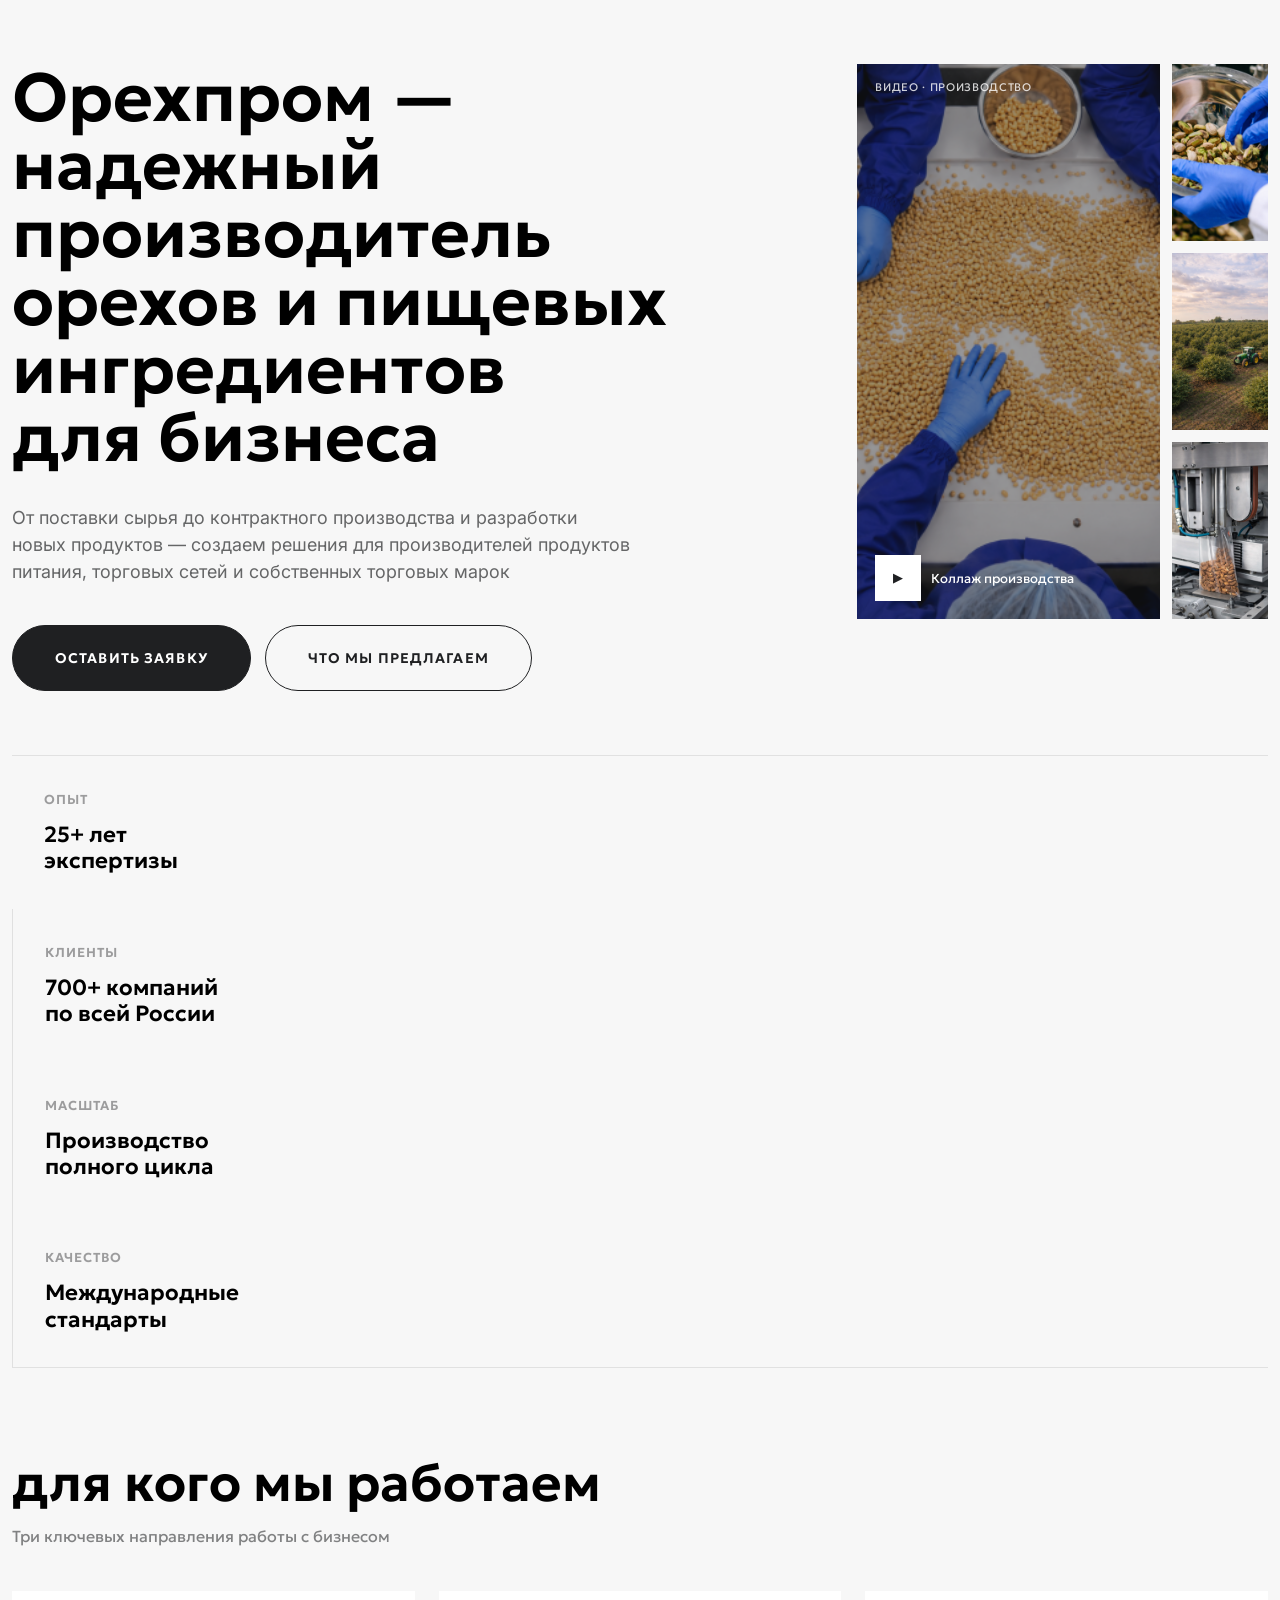
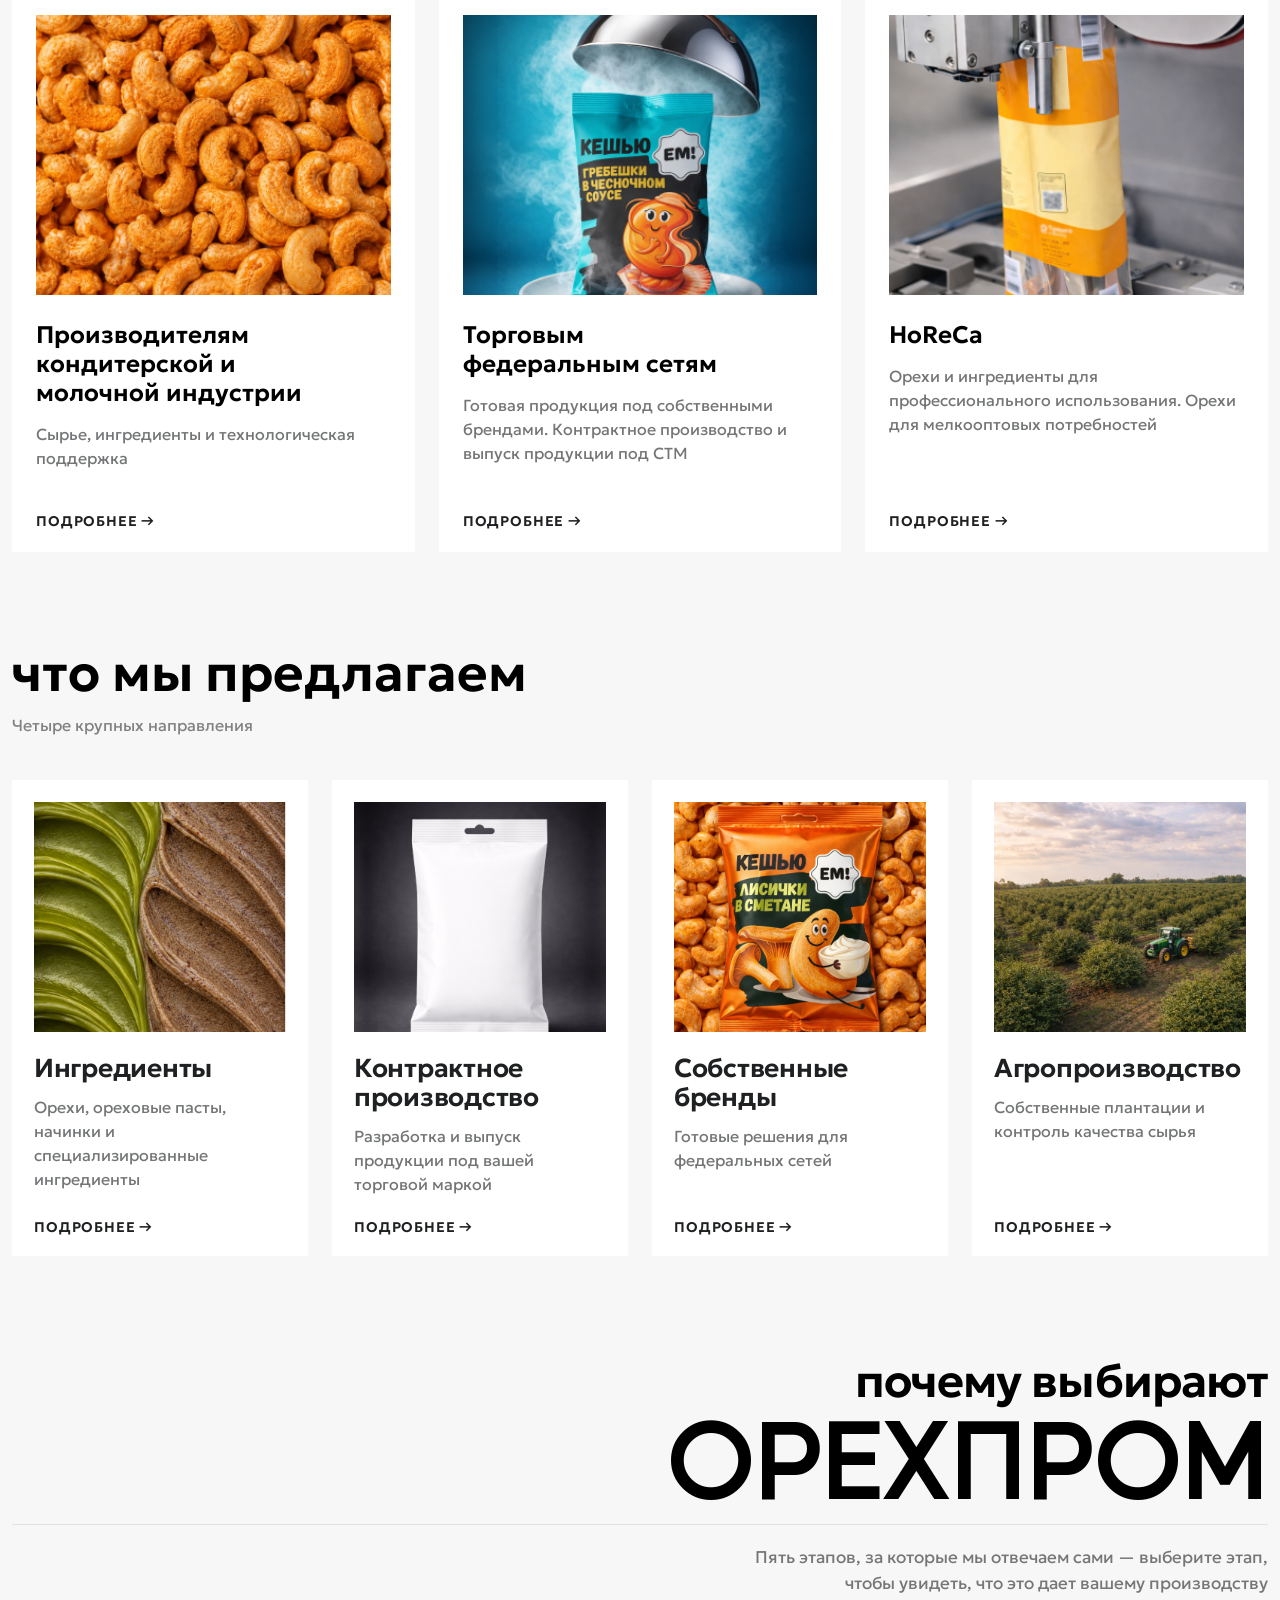
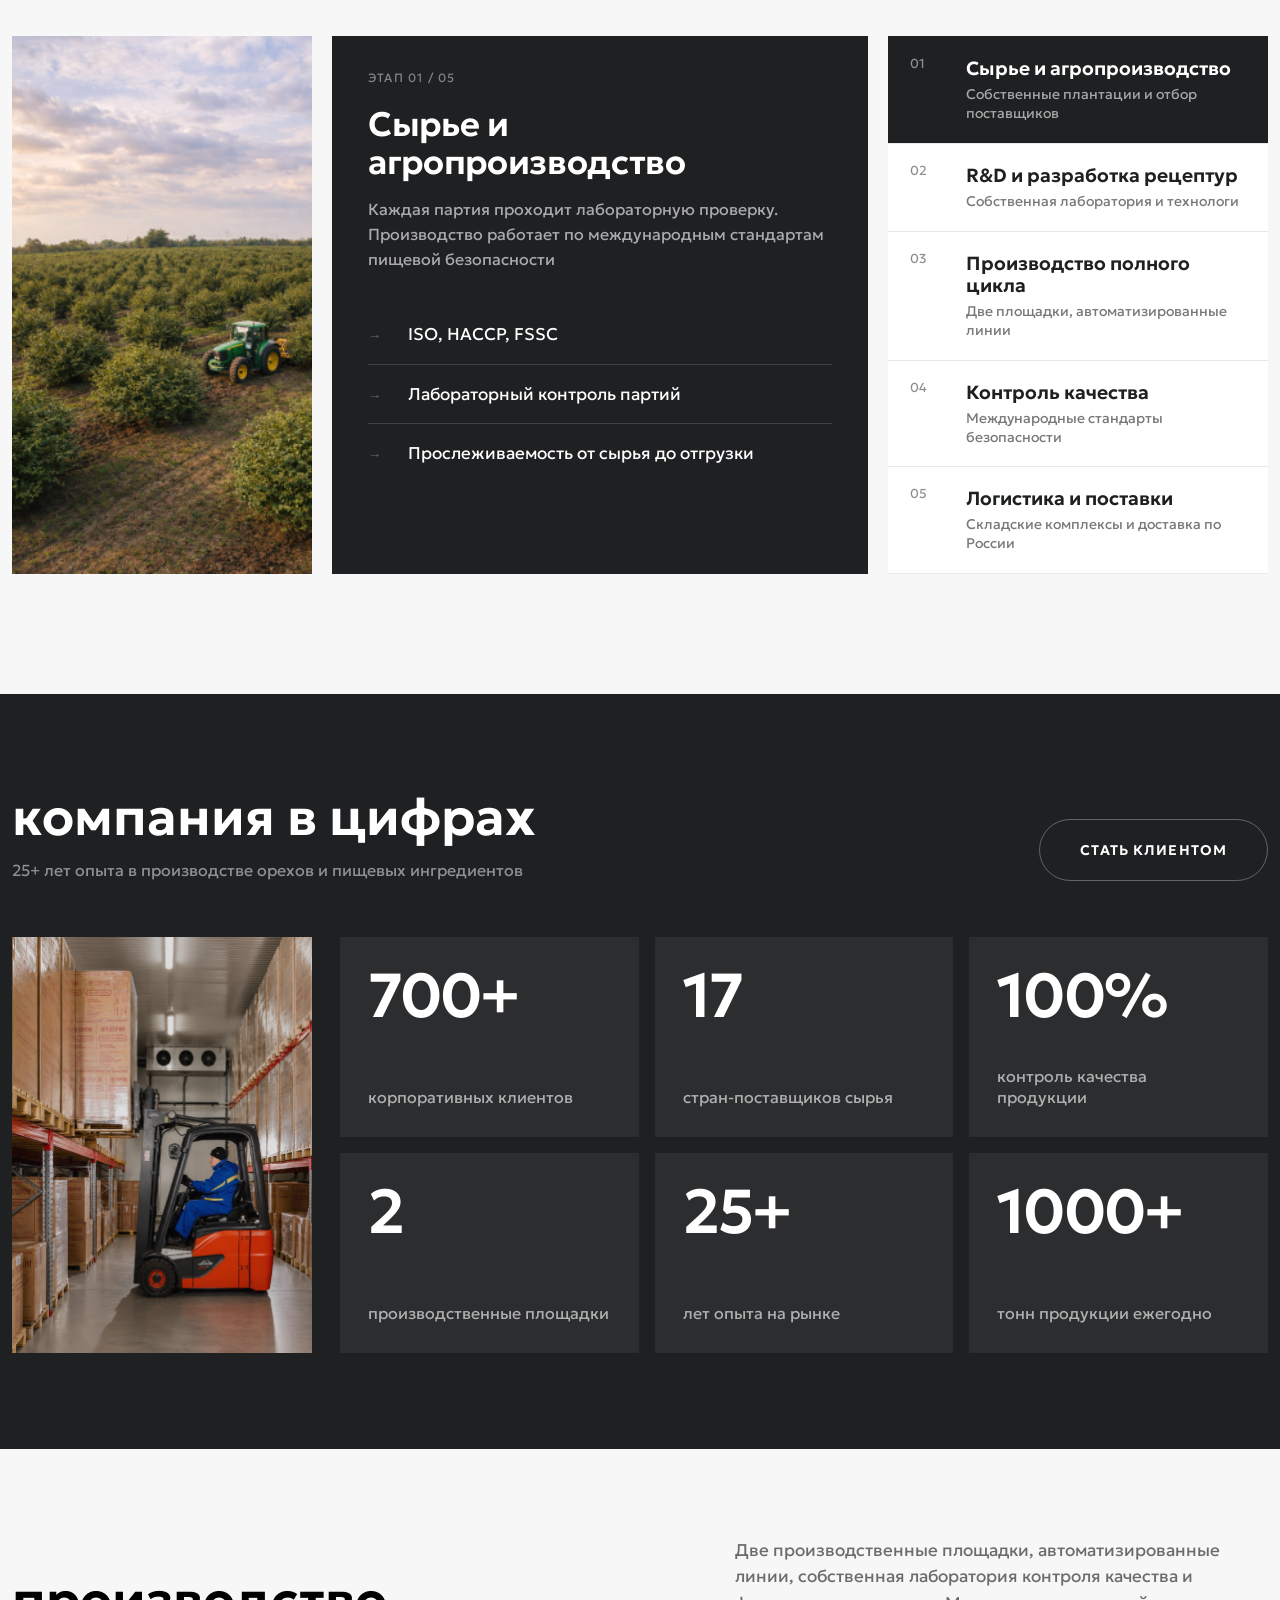
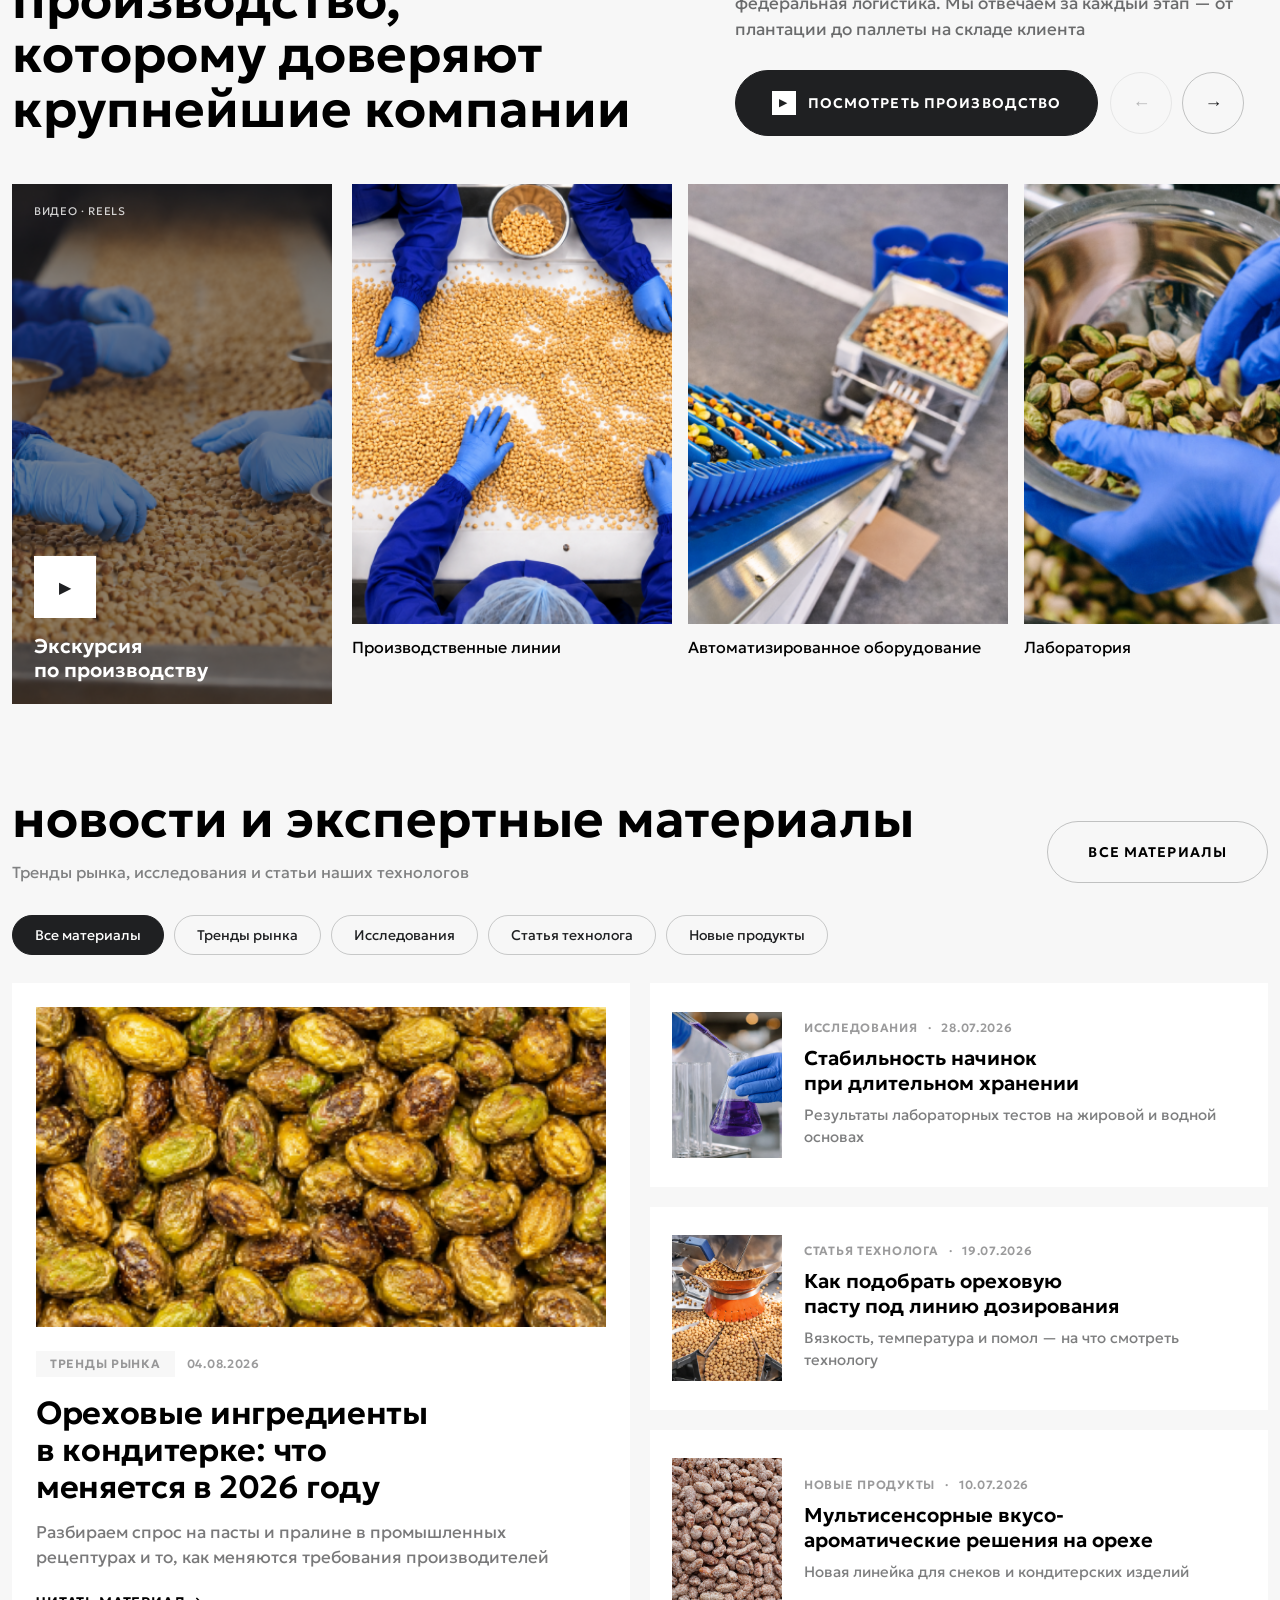
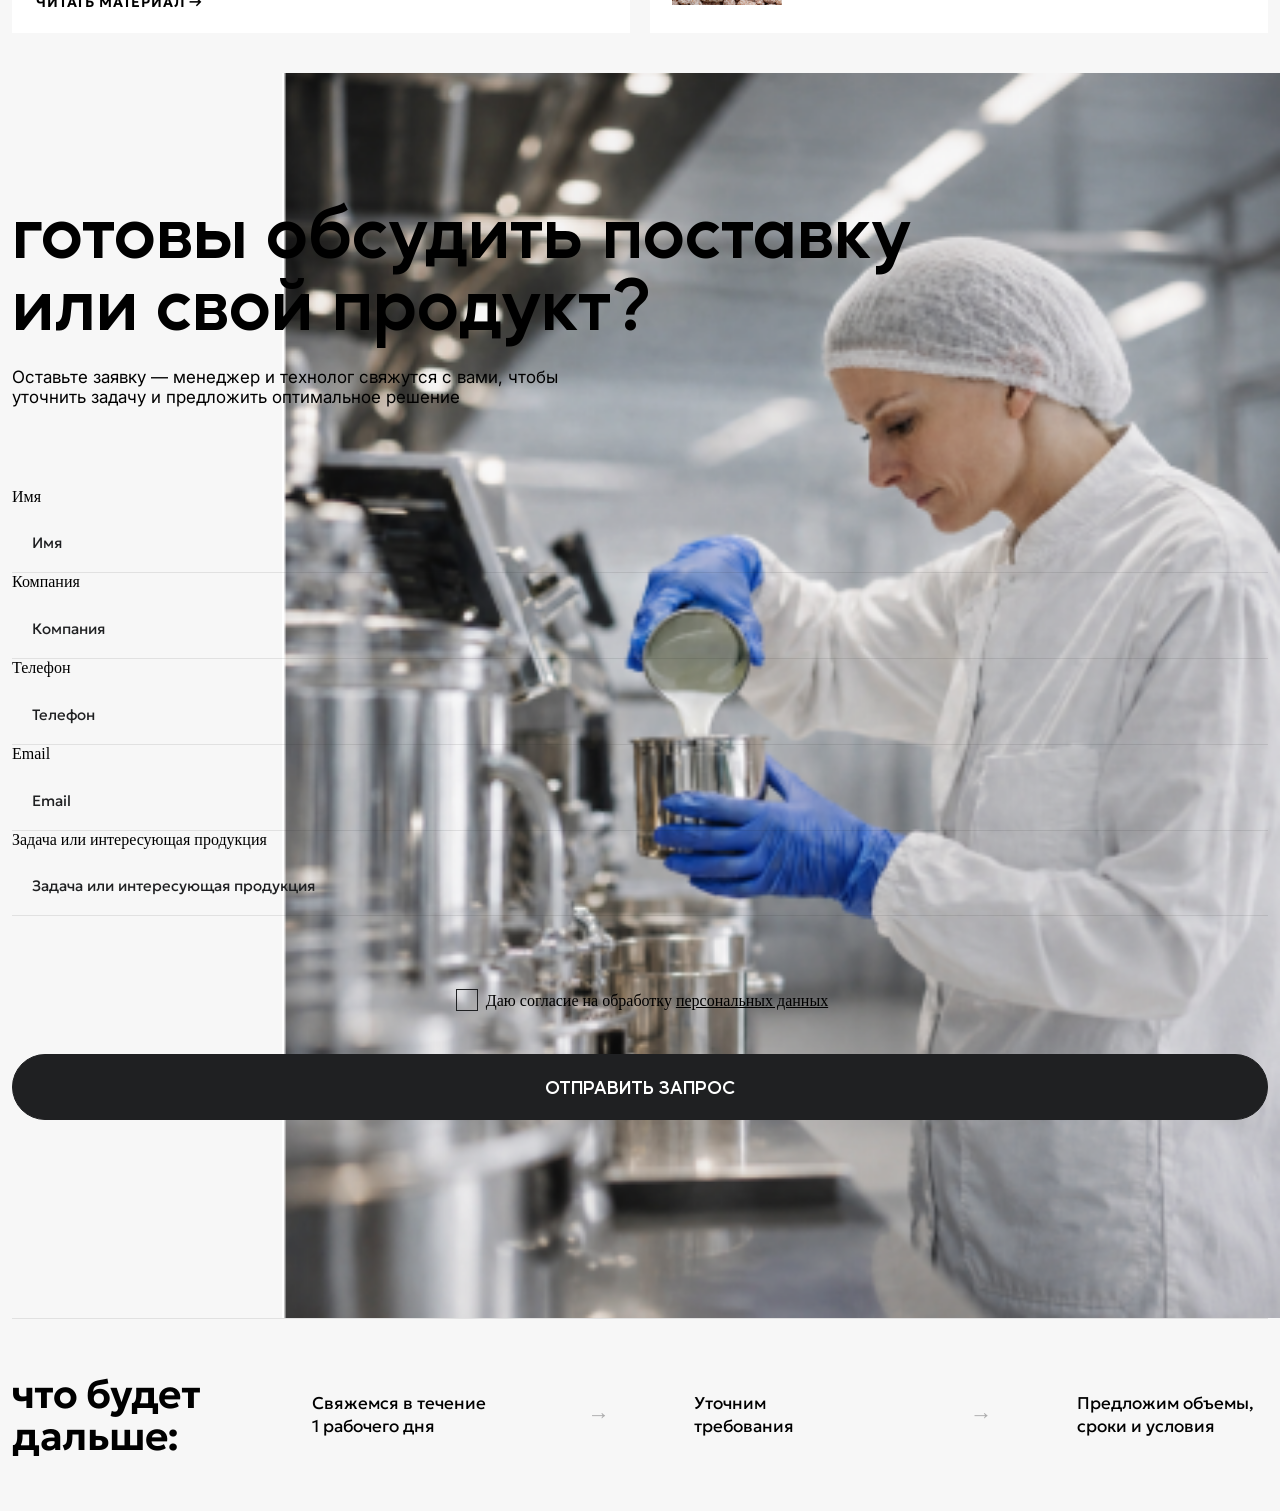
==== commit c39ddc08: "fix" ====
--- a/index.html
+++ b/index.html
@@ -6,6 +6,7 @@
   <meta name="viewport" content="width=device-width, initial-scale=1.0">
   <link rel="stylesheet" href="css/bootstrap.min.css">
   <link rel="stylesheet" href="css/swiper.bundle.min.css">
+  <link rel="stylesheet" href="css/fancybox.min.css">
   <link rel="stylesheet" href="css/index.css">
   <title>ОРЕХПРОМ — производитель орехов и пищевых ингредиентов для бизнеса</title>
 </head>
@@ -17,32 +18,29 @@
     <!-- ПЕРВЫЙ ЭКРАН -->
     <section class="page-main-hero">
       <div class="container-fluid">
-        <div class="row">
-          <div class="col-12 col-xl-8">
+        <div class="page-main-hero__top">
+          <div class="page-main-hero__text">
             <h1 class="page-main-hero__title">Орехпром — надежный производитель орехов и пищевых ингредиентов для бизнеса</h1>
             <p class="page-main-hero__lead">От поставки сырья до контрактного производства и разработки новых продуктов — создаем решения для производителей продуктов питания, торговых сетей и собственных торговых марок</p>
-            <div class="page-main-hero__actions">
-              <a href="#contact" class="button button--dark page-main-hero__button">Оставить заявку</a>
-              <a href="#offer" class="button button--light page-main-hero__button">Что мы предлагаем</a>
-            </div>
-          </div>
-          <div class="col-12 col-xl-4">
-            <div class="page-main-hero__media">
-              <button type="button" class="page-main-hero__video" data-bs-toggle="modal" data-bs-target="#mainVideoModal"
-                data-video-src="videos/main/1_web.mp4" aria-label="Смотреть видео о производстве">
-                <img src="img/main/Производственные%20линии.png" alt="Производство ОРЕХПРОМ" class="page-main-hero__video-cover">
-                <span class="page-main-hero__video-label">видео · производство</span>
-                <span class="page-main-hero__video-play">
-                  <span class="page-main-hero__video-icon">▶</span>
-                  <span class="page-main-hero__video-text">Коллаж производства</span>
-                </span>
-              </button>
-              <div class="page-main-hero__thumbs">
-                <div class="page-main-hero__thumb"><img src="img/main/Лаборатория.png" alt="Лаборатория"></div>
-                <div class="page-main-hero__thumb"><img src="img/main/Агропроизводство.png" alt="Собственные плантации"></div>
-                <div class="page-main-hero__thumb"><img src="img/main/Упаковка%20продукции.png" alt="Упаковка"></div>
-              </div>
-            </div>
+          </div>
+          <div class="page-main-hero__media">
+            <a href="videos/main/1_web.mp4" class="page-main-hero__video" data-fancybox="hero-gallery" aria-label="Смотреть видео о производстве">
+              <video class="page-main-hero__video-cover" src="videos/main/1_web.mp4" poster="img/main/Производственные%20линии.png" autoplay muted loop playsinline></video>
+              <span class="page-main-hero__video-label">видео · производство</span>
+              <span class="page-main-hero__video-play">
+                <span class="page-main-hero__video-icon">▶</span>
+                <span class="page-main-hero__video-text">Коллаж производства</span>
+              </span>
+            </a>
+            <div class="page-main-hero__thumbs">
+              <a href="img/main/Лаборатория.png" class="page-main-hero__thumb" data-fancybox="hero-gallery"><img src="img/main/Лаборатория.png" alt="Лаборатория"></a>
+              <a href="img/main/Агропроизводство.png" class="page-main-hero__thumb" data-fancybox="hero-gallery"><img src="img/main/Агропроизводство.png" alt="Собственные плантации"></a>
+              <a href="img/main/Упаковка%20продукции.png" class="page-main-hero__thumb" data-fancybox="hero-gallery"><img src="img/main/Упаковка%20продукции.png" alt="Упаковка"></a>
+            </div>
+          </div>
+          <div class="page-main-hero__actions">
+            <a href="#contact" class="button button--dark page-main-hero__button">Оставить заявку</a>
+            <a href="#offer" class="button button--light page-main-hero__button">Что мы предлагаем</a>
           </div>
         </div>
 
@@ -70,35 +68,48 @@
     <!-- ДЛЯ КОГО МЫ РАБОТАЕМ -->
     <section class="page-main-audience">
       <div class="container-fluid">
-        <div class="row">
-          <div class="col-12 col-xl-8">
+        <div class="page-main-audience__head">
+          <div>
             <h2 class="page-main-audience__title">для кого мы работаем</h2>
             <p class="page-main-audience__subtitle">Три ключевых направления работы с бизнесом</p>
           </div>
-        </div>
-        <div class="row page-main-audience__list">
-          <div class="col-12 col-md-6 col-lg-4">
-            <div class="page-main-audience__card">
-              <div class="page-main-audience__card-photo"><img src="img/main/Ингредиенты.png" alt="Кондитерская и молочная индустрия"></div>
-              <h3 class="page-main-audience__card-title">Производителям кондитерской и молочной индустрии</h3>
-              <p class="page-main-audience__card-text">Сырье, ингредиенты и технологическая поддержка</p>
-              <a href="#offer" class="page-main-audience__card-link">Подробнее →</a>
-            </div>
-          </div>
-          <div class="col-12 col-md-6 col-lg-4">
-            <div class="page-main-audience__card">
-              <div class="page-main-audience__card-photo"><img src="img/main/Собственные%20бренды.png" alt="Торговые федеральные сети"></div>
-              <h3 class="page-main-audience__card-title">Торговым федеральным сетям</h3>
-              <p class="page-main-audience__card-text">Готовая продукция под собственными брендами. Контрактное производство и выпуск продукции под СТМ</p>
-              <a href="#offer" class="page-main-audience__card-link">Подробнее →</a>
-            </div>
-          </div>
-          <div class="col-12 col-md-6 col-lg-4">
-            <div class="page-main-audience__card">
-              <div class="page-main-audience__card-photo"><img src="img/main/Упаковка%20продукции-1.png" alt="HoReCa"></div>
-              <h3 class="page-main-audience__card-title">HoReCa</h3>
-              <p class="page-main-audience__card-text">Орехи и ингредиенты для профессионального использования. Орехи для мелкооптовых потребностей</p>
-              <a href="#offer" class="page-main-audience__card-link">Подробнее →</a>
+          <div class="page-main-audience__nav">
+            <button type="button" class="js-page-main-audience-prev page-main-audience__nav-button" aria-label="Предыдущая карточка">←</button>
+            <button type="button" class="js-page-main-audience-next page-main-audience__nav-button" aria-label="Следующая карточка">→</button>
+          </div>
+        </div>
+      </div>
+
+      <div class="container-fluid">
+        <div class="row">
+          <div class="col-12">
+            <div class="js-page-main-audience-slider page-main-audience__slider">
+              <ul class="swiper-wrapper page-main-audience__list">
+                <li class="swiper-slide page-main-audience__item">
+                  <div class="page-main-audience__card">
+                    <div class="page-main-audience__card-photo"><img src="img/main/Ингредиенты.png" alt="Кондитерская и молочная индустрия"></div>
+                    <h3 class="page-main-audience__card-title">Производителям кондитерской и молочной индустрии</h3>
+                    <p class="page-main-audience__card-text">Сырье, ингредиенты и технологическая поддержка</p>
+                    <a href="#offer" class="page-main-audience__card-link">Подробнее →</a>
+                  </div>
+                </li>
+                <li class="swiper-slide page-main-audience__item">
+                  <div class="page-main-audience__card">
+                    <div class="page-main-audience__card-photo"><img src="img/main/Собственные%20бренды.png" alt="Торговые федеральные сети"></div>
+                    <h3 class="page-main-audience__card-title">Торговым федеральным сетям</h3>
+                    <p class="page-main-audience__card-text">Готовая продукция под собственными брендами. Контрактное производство и выпуск продукции под СТМ</p>
+                    <a href="#offer" class="page-main-audience__card-link">Подробнее →</a>
+                  </div>
+                </li>
+                <li class="swiper-slide page-main-audience__item">
+                  <div class="page-main-audience__card">
+                    <div class="page-main-audience__card-photo"><img src="img/main/Упаковка%20продукции-1.png" alt="HoReCa"></div>
+                    <h3 class="page-main-audience__card-title">HoReCa</h3>
+                    <p class="page-main-audience__card-text">Орехи и ингредиенты для профессионального использования. Орехи для мелкооптовых потребностей</p>
+                    <a href="#offer" class="page-main-audience__card-link">Подробнее →</a>
+                  </div>
+                </li>
+              </ul>
             </div>
           </div>
         </div>
@@ -123,7 +134,7 @@
       <div class="container-fluid">
         <div class="row">
           <div class="col-12">
-            <div class="js-page-main-offer-slider page-main-offer__slider swiper">
+            <div class="js-page-main-offer-slider page-main-offer__slider">
               <ul class="swiper-wrapper page-main-offer__list">
                 <li class="swiper-slide page-main-offer__item">
                   <a href="#contact" class="page-main-offer__card">
@@ -297,11 +308,10 @@
           <div>
             <p class="page-main-production__text">Две производственные площадки, автоматизированные линии, собственная лаборатория контроля качества и федеральная логистика. Мы отвечаем за каждый этап — от плантации до паллеты на складе клиента</p>
             <div class="page-main-production__actions">
-              <button type="button" class="button button--dark page-main-production__watch" data-bs-toggle="modal"
-                data-bs-target="#mainVideoModal" data-video-src="videos/main/2_web.mp4">
+              <a href="videos/main/2_web.mp4" class="button button--dark page-main-production__watch" data-fancybox="production-video-watch">
                 <span class="page-main-production__watch-icon">▶</span>
                 Посмотреть производство
-              </button>
+              </a>
               <div class="page-main-production__nav">
                 <button type="button" class="js-page-main-production-prev page-main-production__nav-button" aria-label="Предыдущее фото">←</button>
                 <button type="button" class="js-page-main-production-next page-main-production__nav-button" aria-label="Следующее фото">→</button>
@@ -315,36 +325,35 @@
         <div class="row">
           <div class="col-12">
             <div class="page-main-production__body">
-              <button type="button" class="page-main-production__video" data-bs-toggle="modal" data-bs-target="#mainVideoModal"
-                data-video-src="videos/main/2_web.mp4" aria-label="Смотреть экскурсию по производству">
-                <img src="img/main/Производственные%20линии-1.png" alt="Видео производства" class="page-main-production__video-cover">
+              <a href="videos/main/2_web.mp4" class="page-main-production__video" data-fancybox="production-video-card" aria-label="Смотреть экскурсию по производству">
+                <video class="page-main-production__video-cover" src="videos/main/2_web.mp4" poster="img/main/Производственные%20линии-1.png" autoplay muted loop playsinline></video>
                 <span class="page-main-production__video-label">видео · reels</span>
                 <span class="page-main-production__video-play">
                   <span class="page-main-production__video-icon">▶</span>
                   <span class="page-main-production__video-text">Экскурсия<br>по производству</span>
                 </span>
-              </button>
-
-              <div class="js-page-main-production-slider page-main-production__slider swiper">
+              </a>
+
+              <div class="js-page-main-production-slider page-main-production__slider">
                 <div class="swiper-wrapper page-main-production__gallery">
                   <figure class="swiper-slide page-main-production__gallery-item">
-                    <div class="page-main-production__gallery-photo"><img src="img/main/Производственные%20линии.png" alt="Производственные линии"></div>
+                    <a href="img/main/Производственные%20линии.png" class="page-main-production__gallery-photo" data-fancybox="production-gallery"><img src="img/main/Производственные%20линии.png" alt="Производственные линии"></a>
                     <figcaption class="page-main-production__gallery-caption">Производственные линии</figcaption>
                   </figure>
                   <figure class="swiper-slide page-main-production__gallery-item">
-                    <div class="page-main-production__gallery-photo"><img src="img/main/Автоматизированное%20оборудование.png" alt="Автоматизированное оборудование"></div>
+                    <a href="img/main/Автоматизированное%20оборудование.png" class="page-main-production__gallery-photo" data-fancybox="production-gallery"><img src="img/main/Автоматизированное%20оборудование.png" alt="Автоматизированное оборудование"></a>
                     <figcaption class="page-main-production__gallery-caption">Автоматизированное оборудование</figcaption>
                   </figure>
                   <figure class="swiper-slide page-main-production__gallery-item">
-                    <div class="page-main-production__gallery-photo"><img src="img/main/Лаборатория.png" alt="Лаборатория"></div>
+                    <a href="img/main/Лаборатория.png" class="page-main-production__gallery-photo" data-fancybox="production-gallery"><img src="img/main/Лаборатория.png" alt="Лаборатория"></a>
                     <figcaption class="page-main-production__gallery-caption">Лаборатория</figcaption>
                   </figure>
                   <figure class="swiper-slide page-main-production__gallery-item">
-                    <div class="page-main-production__gallery-photo"><img src="img/main/Складские%20комплексы.png" alt="Складские комплексы"></div>
+                    <a href="img/main/Складские%20комплексы.png" class="page-main-production__gallery-photo" data-fancybox="production-gallery"><img src="img/main/Складские%20комплексы.png" alt="Складские комплексы"></a>
                     <figcaption class="page-main-production__gallery-caption">Складские комплексы</figcaption>
                   </figure>
                   <figure class="swiper-slide page-main-production__gallery-item">
-                    <div class="page-main-production__gallery-photo"><img src="img/main/Упаковка%20продукции.png" alt="Упаковка продукции"></div>
+                    <a href="img/main/Упаковка%20продукции.png" class="page-main-production__gallery-photo" data-fancybox="production-gallery"><img src="img/main/Упаковка%20продукции.png" alt="Упаковка продукции"></a>
                     <figcaption class="page-main-production__gallery-caption">Упаковка продукции</figcaption>
                   </figure>
                 </div>
@@ -375,155 +384,127 @@
           <button type="button" class="page-main-news__filter js-page-main-news-filter" data-category="products">Новые продукты</button>
         </div>
 
-        <div class="row page-main-news__grid">
-          <div class="col-12 col-lg-6">
-            <a href="#news" class="page-main-news__main js-page-main-news-card" data-category="trends">
-              <div class="page-main-news__main-photo"><img src="img/main/Ингредиенты-2.png" alt="Ореховые ингредиенты в кондитерке"></div>
-              <div class="page-main-news__main-meta">
-                <span class="page-main-news__main-tag">Тренды рынка</span>
-                <span>04.08.2026</span>
-              </div>
-              <h3 class="page-main-news__main-title">Ореховые ингредиенты в кондитерке: что меняется в 2026 году</h3>
-              <p class="page-main-news__main-text">Разбираем спрос на пасты и пралине в промышленных рецептурах и то, как меняются требования производителей</p>
-              <span class="page-main-news__main-link">Читать материал →</span>
-            </a>
-          </div>
-          <div class="col-12 col-lg-6">
-            <div class="page-main-news__side">
-              <a href="#news" class="page-main-news__card js-page-main-news-card" data-category="research">
-                <div class="page-main-news__card-photo"><img src="img/main/Лаборатория-1.png" alt="Стабильность начинок при длительном хранении"></div>
-                <div>
-                  <div class="page-main-news__card-meta"><span>Исследования</span><span>·</span><span>28.07.2026</span></div>
-                  <h3 class="page-main-news__card-title">Стабильность начинок при длительном хранении</h3>
-                  <p class="page-main-news__card-text">Результаты лабораторных тестов на жировой и водной основах</p>
-                </div>
-              </a>
-              <a href="#news" class="page-main-news__card js-page-main-news-card" data-category="expert">
-                <div class="page-main-news__card-photo"><img src="img/main/Автоматизированное%20оборудование-1.png" alt="Как подобрать ореховую пасту под линию дозирования"></div>
-                <div>
-                  <div class="page-main-news__card-meta"><span>Статья технолога</span><span>·</span><span>19.07.2026</span></div>
-                  <h3 class="page-main-news__card-title">Как подобрать ореховую пасту под линию дозирования</h3>
-                  <p class="page-main-news__card-text">Вязкость, температура и помол — на что смотреть технологу</p>
-                </div>
-              </a>
-              <a href="#news" class="page-main-news__card js-page-main-news-card" data-category="products">
-                <div class="page-main-news__card-photo"><img src="img/main/Ингредиенты-3.png" alt="Мультисенсорные вкусо-ароматические решения на орехе"></div>
-                <div>
-                  <div class="page-main-news__card-meta"><span>Новые продукты</span><span>·</span><span>10.07.2026</span></div>
-                  <h3 class="page-main-news__card-title">Мультисенсорные вкусо-ароматические решения на орехе</h3>
-                  <p class="page-main-news__card-text">Новая линейка для снеков и кондитерских изделий</p>
-                </div>
-              </a>
-              <a href="#news" class="page-main-news__card js-page-main-news-card" data-category="agro">
-                <div class="page-main-news__card-photo"><img src="img/main/Агропроизводство.png" alt="Итоги сезона на собственных плантациях"></div>
-                <div>
-                  <div class="page-main-news__card-meta"><span>Агропроизводство</span><span>·</span><span>21.06.2026</span></div>
-                  <h3 class="page-main-news__card-title">Итоги сезона на собственных плантациях</h3>
-                  <p class="page-main-news__card-text">Урожай, качество сырья и планы на следующий год</p>
-                </div>
-              </a>
-            </div>
-          </div>
+        <div class="page-main-news__grid">
+          <a href="#news" class="page-main-news__main js-page-main-news-card" data-category="trends">
+            <div class="page-main-news__main-photo"><img src="img/main/Ингредиенты-2.png" alt="Ореховые ингредиенты в кондитерке"></div>
+            <div class="page-main-news__main-meta">
+              <span class="page-main-news__main-tag">Тренды рынка</span>
+              <span>04.08.2026</span>
+            </div>
+            <h3 class="page-main-news__main-title">Ореховые ингредиенты в кондитерке: что меняется в 2026 году</h3>
+            <p class="page-main-news__main-text">Разбираем спрос на пасты и пралине в промышленных рецептурах и то, как меняются требования производителей</p>
+            <span class="page-main-news__main-link">Читать материал →</span>
+          </a>
+          <a href="#news" class="page-main-news__card js-page-main-news-card" data-category="research">
+            <div class="page-main-news__card-photo"><img src="img/main/Лаборатория-1.png" alt="Стабильность начинок при длительном хранении"></div>
+            <div>
+              <div class="page-main-news__card-meta"><span>Исследования</span><span>·</span><span>28.07.2026</span></div>
+              <h3 class="page-main-news__card-title">Стабильность начинок при длительном хранении</h3>
+              <p class="page-main-news__card-text">Результаты лабораторных тестов на жировой и водной основах</p>
+            </div>
+          </a>
+          <a href="#news" class="page-main-news__card js-page-main-news-card" data-category="expert">
+            <div class="page-main-news__card-photo"><img src="img/main/Автоматизированное%20оборудование-1.png" alt="Как подобрать ореховую пасту под линию дозирования"></div>
+            <div>
+              <div class="page-main-news__card-meta"><span>Статья технолога</span><span>·</span><span>19.07.2026</span></div>
+              <h3 class="page-main-news__card-title">Как подобрать ореховую пасту под линию дозирования</h3>
+              <p class="page-main-news__card-text">Вязкость, температура и помол — на что смотреть технологу</p>
+            </div>
+          </a>
+          <a href="#news" class="page-main-news__card js-page-main-news-card" data-category="products">
+            <div class="page-main-news__card-photo"><img src="img/main/Ингредиенты-3.png" alt="Мультисенсорные вкусо-ароматические решения на орехе"></div>
+            <div>
+              <div class="page-main-news__card-meta"><span>Новые продукты</span><span>·</span><span>10.07.2026</span></div>
+              <h3 class="page-main-news__card-title">Мультисенсорные вкусо-ароматические решения на орехе</h3>
+              <p class="page-main-news__card-text">Новая линейка для снеков и кондитерских изделий</p>
+            </div>
+          </a>
         </div>
       </div>
     </section>
 
     <!-- КОНТАКТЫ -->
-    <section class="page-main-contact" id="contact">
-      <div class="container-fluid">
-        <div class="row page-main-contact__row align-items-stretch">
-          <div class="col-12 col-lg-7">
-            <h2 class="page-main-contact__title">готовы обсудить поставку или свой продукт?</h2>
-            <p class="page-main-contact__text">Оставьте заявку — менеджер и технолог свяжутся с вами, чтобы уточнить задачу и предложить оптимальное решение</p>
-
+    <section class="feedback feedback__main layout-pt" id="contact">
+      <div class="container-fluid">
+        <div class="row">
+          <div class="col-xl-11 offset-xl-1">
+            <h2 class="feedback__title">готовы обсудить поставку или свой продукт?</h2>
+            <p class="feedback__subtext">Оставьте заявку — менеджер и технолог свяжутся с вами, чтобы уточнить задачу и предложить оптимальное решение</p>
+          </div>
+        </div>
+        <div class="row">
+          <div class="col-12 col-lg-6 col-xxl-5 offset-xl-1">
             <!-- TODO: подставить реальные form_id и имена полей form_text_NN из WinterCMS (см. пример в salt.html) -->
-            <form action="/ajax/sendForm.php" class="js-ajax-from page-main-contact__form" method="POST">
+            <form action="/ajax/sendForm.php" class="d-flex flex-column js-ajax-from feedback__form" method="POST">
               <input type="hidden" name="recaptcha_response" value="" class="visually-hidden">
               <input type="hidden" name="form_id" value="TODO" class="visually-hidden">
 
-              <label class="page-main-contact__form-label">
+              <label class="feedback__form-label">
                 <span class="visually-hidden">Имя</span>
-                <input type="text" name="form_text_TODO" placeholder="Имя" class="page-main-contact__form-input" required>
+                <input type="text" name="form_text_TODO" placeholder="Имя" class="w-100 feedback__form-input" required>
               </label>
 
-              <label class="page-main-contact__form-label">
+              <label class="feedback__form-label">
                 <span class="visually-hidden">Компания</span>
-                <input type="text" name="form_text_TODO" placeholder="Компания" class="page-main-contact__form-input" required>
+                <input type="text" name="form_text_TODO" placeholder="Компания" class="w-100 feedback__form-input" required>
               </label>
 
-              <div class="page-main-contact__form-row">
-                <label class="page-main-contact__form-label">
+              <div class="d-xxl-flex justify-content-between">
+                <label class="w-100 w-xxl-auto feedback__form-label">
                   <span class="visually-hidden">Телефон</span>
-                  <input type="tel" name="form_text_TODO" placeholder="Телефон" imask-phone class="page-main-contact__form-input" required>
+                  <input type="tel" name="form_text_TODO" placeholder="Телефон" imask-phone class="w-100 w-xxl-auto feedback__form-input" required>
                 </label>
-                <label class="page-main-contact__form-label">
+
+                <label class="w-100 w-xxl-auto feedback__form-label">
                   <span class="visually-hidden">Email</span>
-                  <input type="email" name="form_text_TODO" placeholder="Email" class="page-main-contact__form-input" required>
+                  <input type="email" name="form_text_TODO" placeholder="Email" class="w-100 w-xxl-auto feedback__form-input" required>
                 </label>
               </div>
 
-              <label class="page-main-contact__form-label">
+              <label class="feedback__form-label">
                 <span class="visually-hidden">Задача или интересующая продукция</span>
-                <input type="text" name="form_text_TODO" placeholder="Задача или интересующая продукция" class="page-main-contact__form-input">
+                <input type="text" name="form_text_TODO" placeholder="Задача или интересующая продукция" class="w-100 feedback__form-input">
               </label>
 
-              <label class="page-main-contact__form-check">
-                <input type="checkbox" name="consent" role="button" required>
-                <span>Даю согласие на обработку <a href="#" target="_blank">персональных данных</a></span>
-              </label>
-
-              <button type="submit" class="button button--dark page-main-contact__form-button">Отправить запрос</button>
+              <div class="mx-auto feedback__form-check">
+                <label class="form-check-label d-flex align-items-start align-items-lg-center">
+                  <input type="checkbox" name="consent" role="button" class="me-2" required>
+                  <span>Даю согласие на обработку <a href="#" target="_blank" class="text-decoration-underline">персональных данных</a></span>
+                </label>
+              </div>
+              <button type="submit" class="button button--dark feedback__form-button">Отправить запрос</button>
             </form>
           </div>
-          <div class="col-12 col-lg-5">
-            <div class="page-main-contact__photo">
-              <img src="img/main/Лаборатория-2.png" alt="Лаборатория контроля качества ОРЕХПРОМ">
-            </div>
-          </div>
-        </div>
-      </div>
-
+        </div>
+      </div>
+    </section>
+
+    <section class="page-main-next-steps-section">
       <div class="container-fluid">
         <div class="page-main-next-steps">
           <div class="page-main-next-steps__title">что будет<br>дальше:</div>
-          <div class="page-main-next-steps__item">
-            <span>Свяжемся в течение<br>1 рабочего дня</span>
-            <span class="page-main-next-steps__item-arrow">→</span>
-          </div>
-          <div class="page-main-next-steps__item">
-            <span>Уточним<br>требования</span>
-            <span class="page-main-next-steps__item-arrow">→</span>
-          </div>
+          <div class="page-main-next-steps__item">Свяжемся в течение<br>1 рабочего дня</div>
+          <span class="page-main-next-steps__arrow">→</span>
+          <div class="page-main-next-steps__item">Уточним<br>требования</div>
+          <span class="page-main-next-steps__arrow">→</span>
           <div class="page-main-next-steps__item">Предложим объемы,<br>сроки и условия</div>
         </div>
       </div>
     </section>
 
   </main>
-
-  <!-- МОДАЛЬНОЕ ОКНО С ВИДЕО (переиспользуется для hero и production) -->
-  <div class="modal fade page-main-video-modal" id="mainVideoModal" tabindex="-1" aria-hidden="true">
-    <div class="modal-dialog modal-dialog-centered">
-      <div class="modal-content">
-        <div class="modal-header">
-          <button type="button" class="btn-close" data-bs-dismiss="modal" aria-label="Закрыть"></button>
-        </div>
-        <div class="modal-body">
-          <video class="page-main-video-modal__player js-page-main-video-modal-player" controls playsinline></video>
-        </div>
-      </div>
-    </div>
-  </div>
 
   <script src="js/libs/bootstrap.bundle.min.js"></script>
   <script src="js/libs/swiper.bundle.js"></script>
   <script src="js/libs/imask.js"></script>
+  <script src="js/libs/fancybox.js"></script>
   <script src="js/helpers.js"></script>
+  <script src="js/pages/main/hero.js"></script>
+  <script src="js/pages/main/audience.js"></script>
   <script src="js/pages/main/offer.js"></script>
   <script src="js/pages/main/production.js"></script>
   <script src="js/pages/main/why.js"></script>
   <script src="js/pages/main/news.js"></script>
-  <script src="js/pages/main/video-modal.js"></script>
 </body>
 
 </html>
--- a/css/index.css
+++ b/css/index.css
@@ -1,3 +1,4 @@
+@charset "UTF-8";
 .align-baseline {
   vertical-align: baseline !important;
 }
@@ -5035,6 +5036,12 @@
     max-width: 1390px;
   }
 }
+:root {
+  --f-video-height: 645px;
+  --f-video-width: 439px;
+  --f-video-aspect-ratio: 9 / 16;
+}
+
 /* Box sizing rules */
 *,
 *::before,
@@ -7508,6 +7515,42 @@
 .feedback__ctm {
   background-image: url("../img/ctm/feedback-ctm-background.jpg");
 }
+.feedback__main {
+  margin-top: 40px;
+  padding-bottom: 198px;
+  background-size: 38% auto;
+  background-image: url("../img/main/Лаборатория-2.png");
+}
+@media (max-width: 1399.98px) {
+  .feedback__main {
+    background-size: auto 100%;
+  }
+}
+@media (max-width: 991.98px) {
+  .feedback__main {
+    margin-top: 32px;
+    padding-bottom: 100px;
+    background-color: rgba(255, 255, 255, 0.75);
+    background-blend-mode: overlay;
+  }
+}
+@media (max-width: 767.98px) {
+  .feedback__main {
+    margin-top: 24px;
+    padding-bottom: 56px;
+  }
+}
+@media (max-width: 575.98px) {
+  .feedback__main {
+    display: flex;
+    align-items: end;
+    height: 1096px;
+    background-size: 282px 451px;
+    background-position: top right;
+    background-color: unset;
+    background-blend-mode: unset;
+  }
+}
 .feedback__salt {
   padding-bottom: 138px;
   background-size: 38% auto;
@@ -11838,6 +11881,28 @@
     padding-top: 24px;
   }
 }
+.page-main-hero__top {
+  display: grid;
+  grid-template-columns: 1fr;
+  grid-template-areas: "text" "media" "actions";
+  row-gap: 32px;
+}
+@media (max-width: 767.98px) {
+  .page-main-hero__top {
+    row-gap: 24px;
+  }
+}
+@media (min-width: 1200px) {
+  .page-main-hero__top {
+    grid-template-columns: 2fr 1fr;
+    grid-template-areas: "text media" "actions media";
+    column-gap: 24px;
+    row-gap: 0;
+  }
+}
+.page-main-hero__text {
+  grid-area: text;
+}
 .page-main-hero__title {
   font-family: "Geologica";
   font-style: normal;
@@ -11877,16 +11942,20 @@
   }
 }
 .page-main-hero__actions {
+  grid-area: actions;
   display: flex;
   align-items: center;
   gap: 14px;
   flex-wrap: wrap;
-  margin-top: 40px;
 }
 @media (max-width: 767.98px) {
   .page-main-hero__actions {
-    margin-top: 28px;
     gap: 10px;
+  }
+}
+@media (min-width: 1200px) {
+  .page-main-hero__actions {
+    margin-top: 40px;
   }
 }
 .page-main-hero__button {
@@ -11911,19 +11980,14 @@
   }
 }
 .page-main-hero__media {
+  grid-area: media;
   display: flex;
   gap: 12px;
   height: 555px;
 }
 @media (max-width: 991.98px) {
   .page-main-hero__media {
-    margin-top: 32px;
-    height: 420px;
-  }
-}
-@media (max-width: 767.98px) {
-  .page-main-hero__media {
-    height: 320px;
+    height: 470px;
   }
 }
 .page-main-hero__video {
@@ -12037,11 +12101,12 @@
   .page-main-hero__fact {
     padding: 20px 16px;
   }
-  .page-main-hero__fact:nth-child(2n) {
+  .page-main-hero__fact:nth-child(n+3) {
     border-left: 0;
-  }
-  .page-main-hero__fact:nth-child(n+3) {
     border-top: 1px solid rgba(31, 32, 34, 0.1019607843);
+  }
+  .page-main-hero__fact:nth-child(n+4) {
+    border-left: 1px solid rgba(31, 32, 34, 0.1019607843);
   }
 }
 .page-main-hero__fact-label {
@@ -12082,6 +12147,17 @@
     padding-top: 40px;
   }
 }
+.page-main-audience__head {
+  display: flex;
+  align-items: flex-end;
+  justify-content: space-between;
+  gap: 24px;
+}
+@media (max-width: 767.98px) {
+  .page-main-audience__head {
+    align-items: flex-start;
+  }
+}
 .page-main-audience__title {
   font-family: "Geologica";
   font-style: normal;
@@ -12108,14 +12184,67 @@
   line-height: 1.4;
   color: rgba(31, 32, 34, 0.55);
 }
-.page-main-audience__list {
+.page-main-audience__nav {
+  display: flex;
+  gap: 12px;
+  flex-shrink: 0;
+}
+@media (min-width: 992px) {
+  .page-main-audience__nav {
+    display: none;
+  }
+}
+.page-main-audience__nav-button {
+  display: flex;
+  align-items: center;
+  justify-content: center;
+  width: 62px;
+  height: 62px;
+  border: 1px solid rgba(31, 32, 34, 0.25);
+  border-radius: 100px;
+  background: none;
+  color: #1F2022;
+  font-size: 18px;
+  transition: 0.3s background-color ease-in-out, 0.3s color ease-in-out;
+}
+@media (hover: hover) {
+  .page-main-audience__nav-button:hover {
+    background-color: #1F2022;
+    color: #fff;
+  }
+}
+.page-main-audience__nav-button.swiper-button-disabled {
+  opacity: 0.3;
+  pointer-events: none;
+}
+.page-main-audience__slider {
   margin-top: 44px;
-  row-gap: 20px;
-}
-@media (max-width: 767.98px) {
+  padding-bottom: 6px;
+}
+@media (max-width: 767.98px) {
+  .page-main-audience__slider {
+    margin-top: 24px;
+  }
+}
+@media (min-width: 992px) {
   .page-main-audience__list {
-    margin-top: 28px;
-    row-gap: 12px;
+    gap: 24px;
+  }
+}
+.page-main-audience__item {
+  width: 330px;
+  height: auto;
+}
+@media (max-width: 767.98px) {
+  .page-main-audience__item {
+    width: 260px;
+  }
+}
+@media (min-width: 992px) {
+  .page-main-audience__item {
+    width: auto;
+    flex: 1 1 0%;
+    margin-right: 0 !important;
   }
 }
 .page-main-audience__card {
@@ -12253,6 +12382,7 @@
   width: 62px;
   height: 62px;
   border: 1px solid rgba(31, 32, 34, 0.25);
+  border-radius: 100px;
   background: none;
   color: #1F2022;
   font-size: 18px;
@@ -12367,7 +12497,7 @@
 }
 @media (max-width: 767.98px) {
   .page-main-why {
-    padding-top: 40px;
+    padding-top: 28px;
   }
 }
 .page-main-why__head {
@@ -12378,6 +12508,7 @@
 @media (max-width: 767.98px) {
   .page-main-why__head {
     text-align: left;
+    padding-bottom: 12px;
   }
 }
 .page-main-why__kicker {
@@ -12432,6 +12563,7 @@
     margin-left: 0;
     text-align: left;
     font-size: 15px;
+    margin-top: 12px;
   }
 }
 .page-main-why__body {
@@ -12444,6 +12576,8 @@
 @media (max-width: 991.98px) {
   .page-main-why__body {
     grid-template-columns: 1fr;
+    gap: 16px;
+    margin-top: 28px;
   }
 }
 .page-main-why__visual {
@@ -12452,9 +12586,15 @@
   min-height: 520px;
   background-color: rgba(31, 32, 34, 0.1019607843);
 }
-@media (max-width: 767.98px) {
+@media (max-width: 991.98px) {
   .page-main-why__visual {
-    min-height: 280px;
+    order: 3;
+    min-height: 320px;
+  }
+}
+@media (max-width: 767.98px) {
+  .page-main-why__visual {
+    min-height: 200px;
   }
 }
 .page-main-why__visual-img {
@@ -12476,9 +12616,15 @@
   background-color: #1F2022;
   color: #fff;
 }
-@media (max-width: 767.98px) {
+@media (max-width: 991.98px) {
   .page-main-why__panel {
-    padding: 24px;
+    order: 2;
+    padding: 28px;
+  }
+}
+@media (max-width: 767.98px) {
+  .page-main-why__panel {
+    padding: 18px;
   }
 }
 .page-main-why__panel-step {
@@ -12500,9 +12646,14 @@
   line-height: 1.1;
   letter-spacing: -0.01em;
 }
-@media (max-width: 767.98px) {
+@media (max-width: 991.98px) {
   .page-main-why__panel-title {
-    font-size: 26px;
+    margin-top: 12px;
+  }
+}
+@media (max-width: 767.98px) {
+  .page-main-why__panel-title {
+    font-size: 22px;
   }
 }
 .page-main-why__panel-text {
@@ -12514,12 +12665,22 @@
   font-size: 16px;
   line-height: 1.55;
   color: rgba(255, 255, 255, 0.62);
+}
+@media (max-width: 991.98px) {
+  .page-main-why__panel-text {
+    margin-top: 10px;
+  }
 }
 .page-main-why__panel-list {
   display: grid;
   gap: 1px;
   margin-top: 34px;
   background-color: rgba(255, 255, 255, 0.14);
+}
+@media (max-width: 991.98px) {
+  .page-main-why__panel-list {
+    margin-top: 14px;
+  }
 }
 .page-main-why__panel-list-item {
   display: grid;
@@ -12529,6 +12690,11 @@
   padding: 18px 0;
   background-color: #1F2022;
 }
+@media (max-width: 991.98px) {
+  .page-main-why__panel-list-item {
+    padding: 10px 0;
+  }
+}
 .page-main-why__panel-list-item-arrow {
   font-size: 13px;
   color: rgba(255, 255, 255, 0.35);
@@ -12543,12 +12709,32 @@
 .page-main-why__nav {
   display: flex;
   flex-direction: column;
+}
+@media (max-width: 991.98px) {
+  .page-main-why__nav {
+    position: relative;
+    order: 1;
+    flex-direction: row;
+    gap: 12px;
+    overflow-x: auto;
+    scrollbar-width: none;
+    -webkit-overflow-scrolling: touch;
+    scroll-snap-type: x proximity;
+    margin-left: calc(var(--bs-gutter-x, 1.5rem) * -0.5);
+    margin-right: calc(var(--bs-gutter-x, 1.5rem) * -0.5);
+    padding-left: calc(var(--bs-gutter-x, 1.5rem) * 0.5);
+    padding-right: calc(var(--bs-gutter-x, 1.5rem) * 0.5);
+    scroll-padding-left: calc(var(--bs-gutter-x, 1.5rem) * 0.5);
+  }
+  .page-main-why__nav::-webkit-scrollbar {
+    display: none;
+  }
 }
 .page-main-why__nav-item {
   display: grid;
   grid-template-columns: 46px 1fr;
   gap: 10px;
-  align-items: center;
+  align-items: start;
   padding: 20px 22px;
   border: 0;
   border-top: 1px solid rgba(31, 32, 34, 0.1019607843);
@@ -12556,9 +12742,27 @@
   color: #1F2022;
   text-align: left;
   cursor: pointer;
+  transition: background-color 0.2s ease, color 0.2s ease;
 }
 .page-main-why__nav-item:last-of-type {
   border-bottom: 1px solid rgba(31, 32, 34, 0.1019607843);
+}
+@media (max-width: 991.98px) {
+  .page-main-why__nav-item {
+    grid-template-columns: 1fr;
+    gap: 0;
+    flex: 0 0 260px;
+    padding: 16px;
+    border: 0;
+    scroll-snap-align: start;
+    scroll-snap-stop: always;
+  }
+}
+@media (max-width: 767.98px) {
+  .page-main-why__nav-item {
+    flex-basis: 224px;
+    padding: 12px;
+  }
 }
 .page-main-why__nav-item.is-active {
   background-color: #1F2022;
@@ -12572,6 +12776,17 @@
   line-height: 13px;
   opacity: 0.5;
 }
+@media (max-width: 991.98px) {
+  .page-main-why__nav-item-index {
+    display: block;
+    margin-bottom: 20px;
+  }
+}
+@media (max-width: 767.98px) {
+  .page-main-why__nav-item-index {
+    margin-bottom: 14px;
+  }
+}
 .page-main-why__nav-item-title {
   display: block;
   font-family: "Geologica";
@@ -12579,6 +12794,11 @@
   font-weight: 600;
   font-size: 19px;
   line-height: 1.2;
+}
+@media (max-width: 991.98px) {
+  .page-main-why__nav-item-title {
+    font-size: 16px;
+  }
 }
 .page-main-why__nav-item-text {
   display: block;
@@ -12589,6 +12809,12 @@
   font-size: 14px;
   line-height: 1.35;
   opacity: 0.6;
+}
+@media (max-width: 991.98px) {
+  .page-main-why__nav-item-text {
+    margin-top: 3px;
+    font-size: 12px;
+  }
 }
 
 .page-main-stats {
@@ -12649,6 +12875,7 @@
   color: rgba(255, 255, 255, 0.5);
 }
 .page-main-stats__cta {
+  border-radius: 100px;
   flex-shrink: 0;
   white-space: nowrap;
   padding: 0 40px;
@@ -12878,6 +13105,7 @@
   width: 62px;
   height: 62px;
   border: 1px solid rgba(31, 32, 34, 0.25);
+  border-radius: 100px;
   background: none;
   color: #1F2022;
   font-size: 18px;
@@ -12923,11 +13151,6 @@
   cursor: pointer;
   text-align: start;
 }
-@media (max-width: 991.98px) {
-  .page-main-production__video {
-    min-height: 320px;
-  }
-}
 .page-main-production__video-cover {
   position: absolute;
   inset: 0;
@@ -13084,6 +13307,7 @@
   color: rgba(31, 32, 34, 0.55);
 }
 .page-main-news__all-link {
+  border-radius: 100px;
   flex-shrink: 0;
   white-space: nowrap;
   padding: 0 40px;
@@ -13118,6 +13342,13 @@
     flex-wrap: nowrap;
     overflow-x: auto;
     scrollbar-width: none;
+    -webkit-overflow-scrolling: touch;
+    scroll-snap-type: x proximity;
+    margin-left: calc(var(--bs-gutter-x, 1.5rem) * -0.5);
+    margin-right: calc(var(--bs-gutter-x, 1.5rem) * -0.5);
+    padding-left: calc(var(--bs-gutter-x, 1.5rem) * 0.5);
+    padding-right: calc(var(--bs-gutter-x, 1.5rem) * 0.5);
+    scroll-padding-left: calc(var(--bs-gutter-x, 1.5rem) * 0.5);
   }
   .page-main-news__filters::-webkit-scrollbar {
     display: none;
@@ -13127,13 +13358,20 @@
   flex-shrink: 0;
   padding: 12px 22px;
   border: 1px solid rgba(31, 32, 34, 0.22);
+  border-radius: 100px;
   background: none;
   color: #1F2022;
+  white-space: nowrap;
   font-family: "Geologica";
   font-style: normal;
   font-weight: 500;
   font-size: 14px;
   line-height: 14px;
+}
+@media (max-width: 767.98px) {
+  .page-main-news__filter {
+    scroll-snap-align: start;
+  }
 }
 .page-main-news__filter.is-active {
   border-color: #1F2022;
@@ -13141,21 +13379,34 @@
   color: #fff;
 }
 .page-main-news__grid {
+  display: grid;
+  grid-template-columns: 1fr 1fr;
+  gap: 20px;
   margin-top: 28px;
-  row-gap: 20px;
-}
-@media (max-width: 767.98px) {
+}
+@media (max-width: 991.98px) {
   .page-main-news__grid {
+    grid-template-columns: 1fr;
+  }
+}
+@media (max-width: 767.98px) {
+  .page-main-news__grid {
+    gap: 12px;
     margin-top: 20px;
-    row-gap: 12px;
   }
 }
 .page-main-news__main {
+  grid-row: span 3;
   display: flex;
   flex-direction: column;
   height: 100%;
   padding: 24px;
   background-color: #fff;
+}
+@media (max-width: 991.98px) {
+  .page-main-news__main {
+    grid-row: auto;
+  }
 }
 @media (max-width: 767.98px) {
   .page-main-news__main {
@@ -13229,18 +13480,11 @@
   letter-spacing: 0.06em;
   text-transform: uppercase;
 }
-.page-main-news__side {
-  display: flex;
-  flex-direction: column;
-  gap: 16px;
-  height: 100%;
-}
 .page-main-news__card {
   display: grid;
   grid-template-columns: 110px 1fr;
   gap: 22px;
   align-items: center;
-  flex: 1 1 0;
   padding: 22px;
   background-color: #fff;
 }
@@ -13302,159 +13546,11 @@
   }
 }
 
-.page-main-contact {
-  margin-top: 120px;
-  background-color: rgba(31, 32, 34, 0.1019607843);
-}
-@media (max-width: 991.98px) {
-  .page-main-contact {
-    margin-top: 72px;
-  }
-}
-@media (max-width: 767.98px) {
-  .page-main-contact {
-    margin-top: 48px;
-  }
-}
-.page-main-contact__row {
-  padding-top: 92px;
-  padding-bottom: 92px;
-}
-@media (max-width: 991.98px) {
-  .page-main-contact__row {
-    padding-top: 48px;
-    padding-bottom: 0;
-  }
-}
-.page-main-contact__title {
-  font-family: "Geologica";
-  font-style: normal;
-  font-weight: 600;
-  font-size: 48px;
-  line-height: 1.05;
-  max-width: 620px;
-}
-@media (max-width: 991.98px) {
-  .page-main-contact__title {
-    font-size: 36px;
-  }
-}
-@media (max-width: 767.98px) {
-  .page-main-contact__title {
-    font-size: 26px;
-  }
-}
-.page-main-contact__text {
-  margin-top: 20px;
-  max-width: 470px;
-  font-family: "Geologica";
-  font-style: normal;
-  font-weight: 400;
-  font-size: 17px;
-  line-height: 1.5;
-  color: rgba(31, 32, 34, 0.6);
-}
-.page-main-contact__form {
-  margin-top: 52px;
-  max-width: 520px;
-  display: flex;
-  flex-direction: column;
-  gap: 30px;
-}
-@media (max-width: 767.98px) {
-  .page-main-contact__form {
-    margin-top: 32px;
-    gap: 20px;
-  }
-}
-.page-main-contact__form-row {
-  display: grid;
-  grid-template-columns: 1fr 1fr;
-  gap: 30px;
-}
-@media (max-width: 575.98px) {
-  .page-main-contact__form-row {
-    grid-template-columns: 1fr;
-    gap: 20px;
-  }
-}
-.page-main-contact__form-label {
-  display: flex;
-  flex-direction: column;
-}
-.page-main-contact__form-input {
-  border: 0;
-  border-bottom: 1px solid rgba(31, 32, 34, 0.28);
-  background: none;
-  padding: 0 0 12px;
-  color: #1F2022;
-  font-family: "Geologica";
-  font-style: normal;
-  font-weight: 400;
-  font-size: 16px;
-  line-height: 16px;
-}
-.page-main-contact__form-input::placeholder {
-  color: #1F2022;
-  opacity: 1;
-}
-.page-main-contact__form-input:focus {
-  outline: none;
-  border-bottom-color: #1F2022;
-}
-.page-main-contact__form-check {
-  margin-top: 10px;
-  display: flex;
-  align-items: flex-start;
-  gap: 12px;
-  font-family: "Geologica";
-  font-style: normal;
-  font-weight: 400;
-  font-size: 13px;
-  line-height: 1.3;
-  color: rgba(31, 32, 34, 0.55);
-}
-.page-main-contact__form-button {
-  margin-top: 6px;
-  width: 100%;
-  height: 66px;
-  text-transform: uppercase;
-  font-family: "Geologica";
-  font-style: normal;
-  font-weight: 600;
-  font-size: 14px;
-  line-height: 14px;
-  letter-spacing: 0.08em;
-}
-@media (max-width: 767.98px) {
-  .page-main-contact__form-button {
-    height: 48px;
-  }
-}
-.page-main-contact__photo {
-  height: 100%;
-  min-height: 320px;
-  overflow: hidden;
-  background-color: rgba(31, 32, 34, 0.1019607843);
-}
-.page-main-contact__photo img {
-  width: 100%;
-  height: 100%;
-  object-fit: cover;
-}
-@media (max-width: 991.98px) {
-  .page-main-contact__photo {
-    margin-top: 40px;
-    min-height: 260px;
-  }
-}
-
 .page-main-next-steps {
   border-top: 1px solid rgba(31, 32, 34, 0.1019607843);
   padding: 54px 0;
   display: grid;
-  grid-template-columns: 300px repeat(3, 1fr);
-  gap: 32px;
+  grid-template-columns: 300px repeat(5, 1fr);
   align-items: center;
 }
 @media (max-width: 991.98px) {
@@ -13463,6 +13559,9 @@
     gap: 20px;
     padding: 32px 0;
   }
+  .page-main-next-steps .page-main-next-steps__arrow {
+    display: none;
+  }
 }
 .page-main-next-steps__title {
   font-family: "Geologica";
@@ -13478,43 +13577,18 @@
   }
 }
 .page-main-next-steps__item {
-  display: flex;
-  align-items: center;
-  gap: 24px;
   font-family: "Geologica";
   font-style: normal;
   font-weight: 500;
   font-size: 17px;
   line-height: 1.35;
 }
-.page-main-next-steps__item-arrow {
+.page-main-next-steps__arrow {
   color: rgba(31, 32, 34, 0.35);
   font-size: 22px;
-}
-
-.page-main-video-modal .modal-dialog {
-  max-width: 900px;
-  margin: 40px auto;
-}
-.page-main-video-modal .modal-content {
-  border-radius: 0;
-  border: 0;
-  background-color: #1F2022;
-}
-.page-main-video-modal .modal-header {
-  border: 0;
-  padding: 20px 20px 0;
-}
-.page-main-video-modal .modal-header .btn-close {
-  filter: invert(1);
-  opacity: 0.8;
-}
-.page-main-video-modal .modal-body {
-  padding: 20px;
-}
-.page-main-video-modal__player {
-  display: block;
-  width: 100%;
-  max-height: 80vh;
-  background-color: #1F2022;
-}
+  display: flex;
+  justify-content: center;
+  align-items: center;
+}
+
+/*# sourceMappingURL=index.css.map */
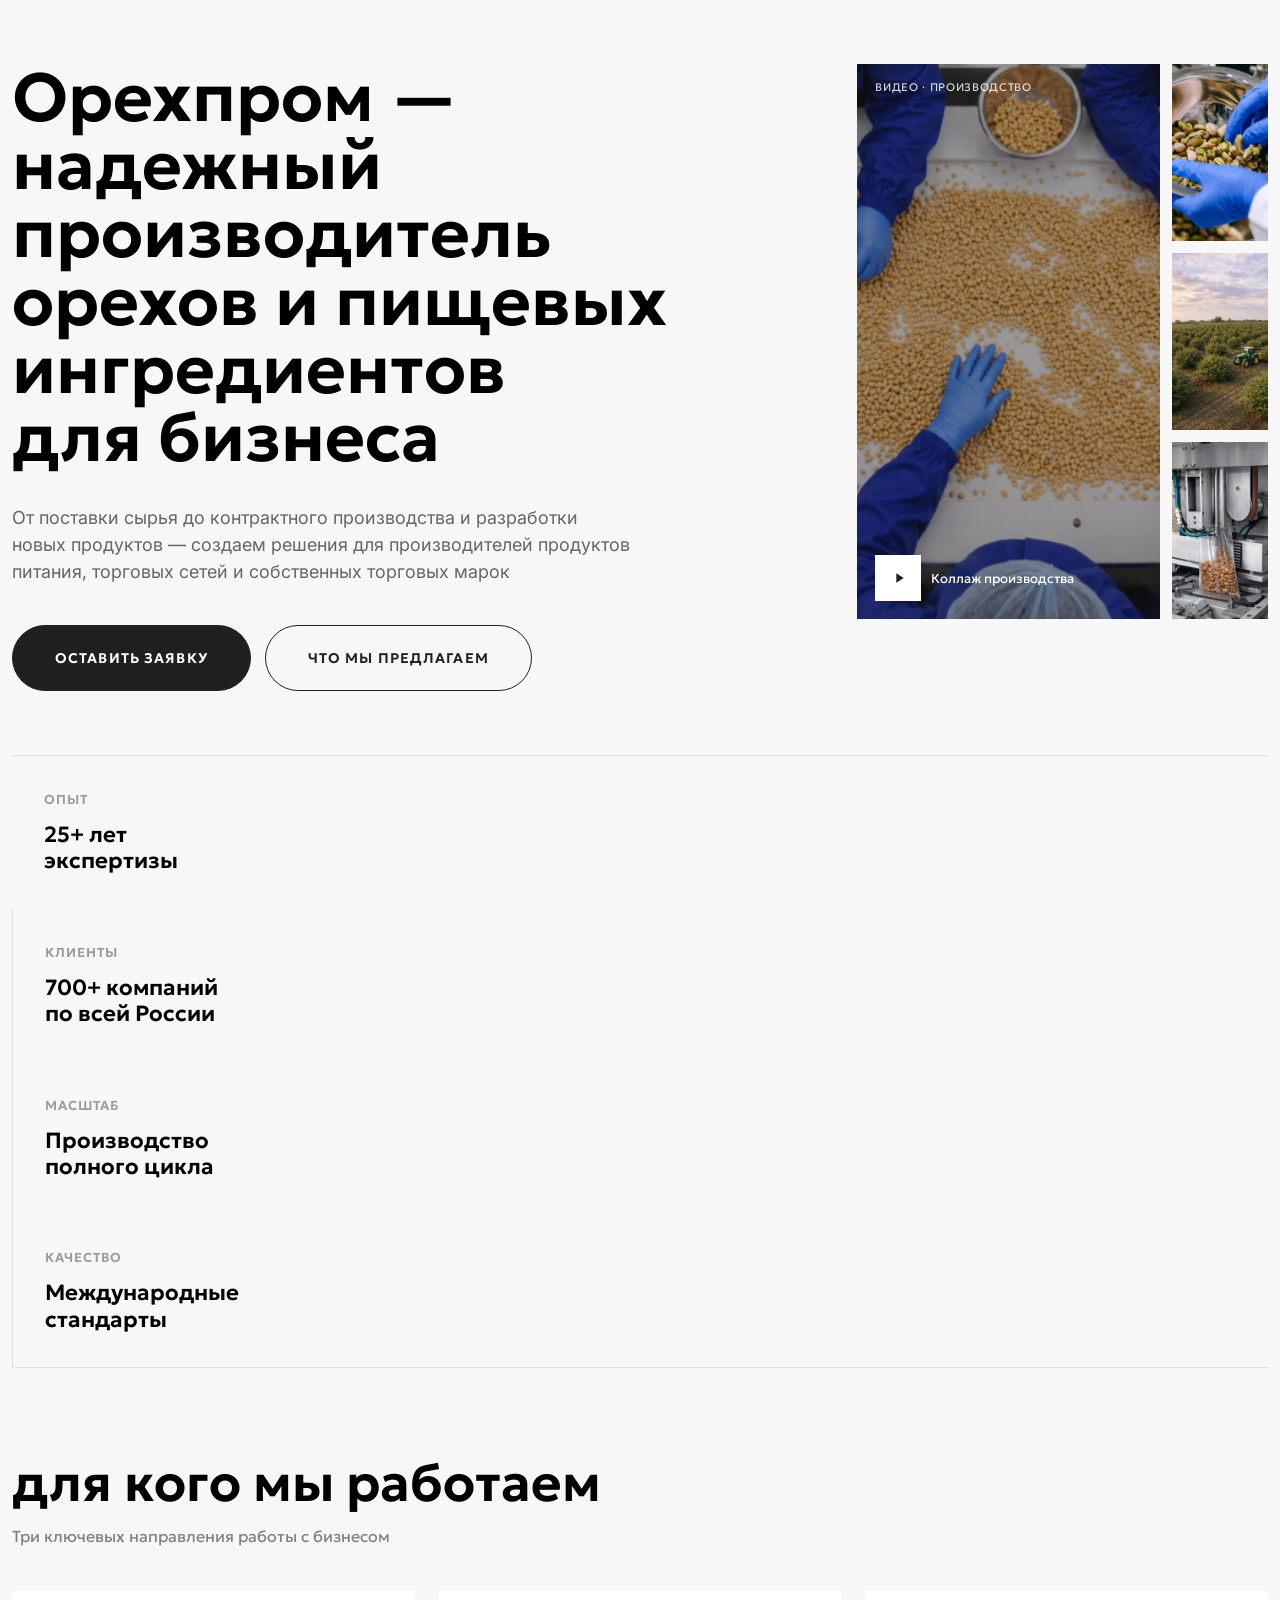
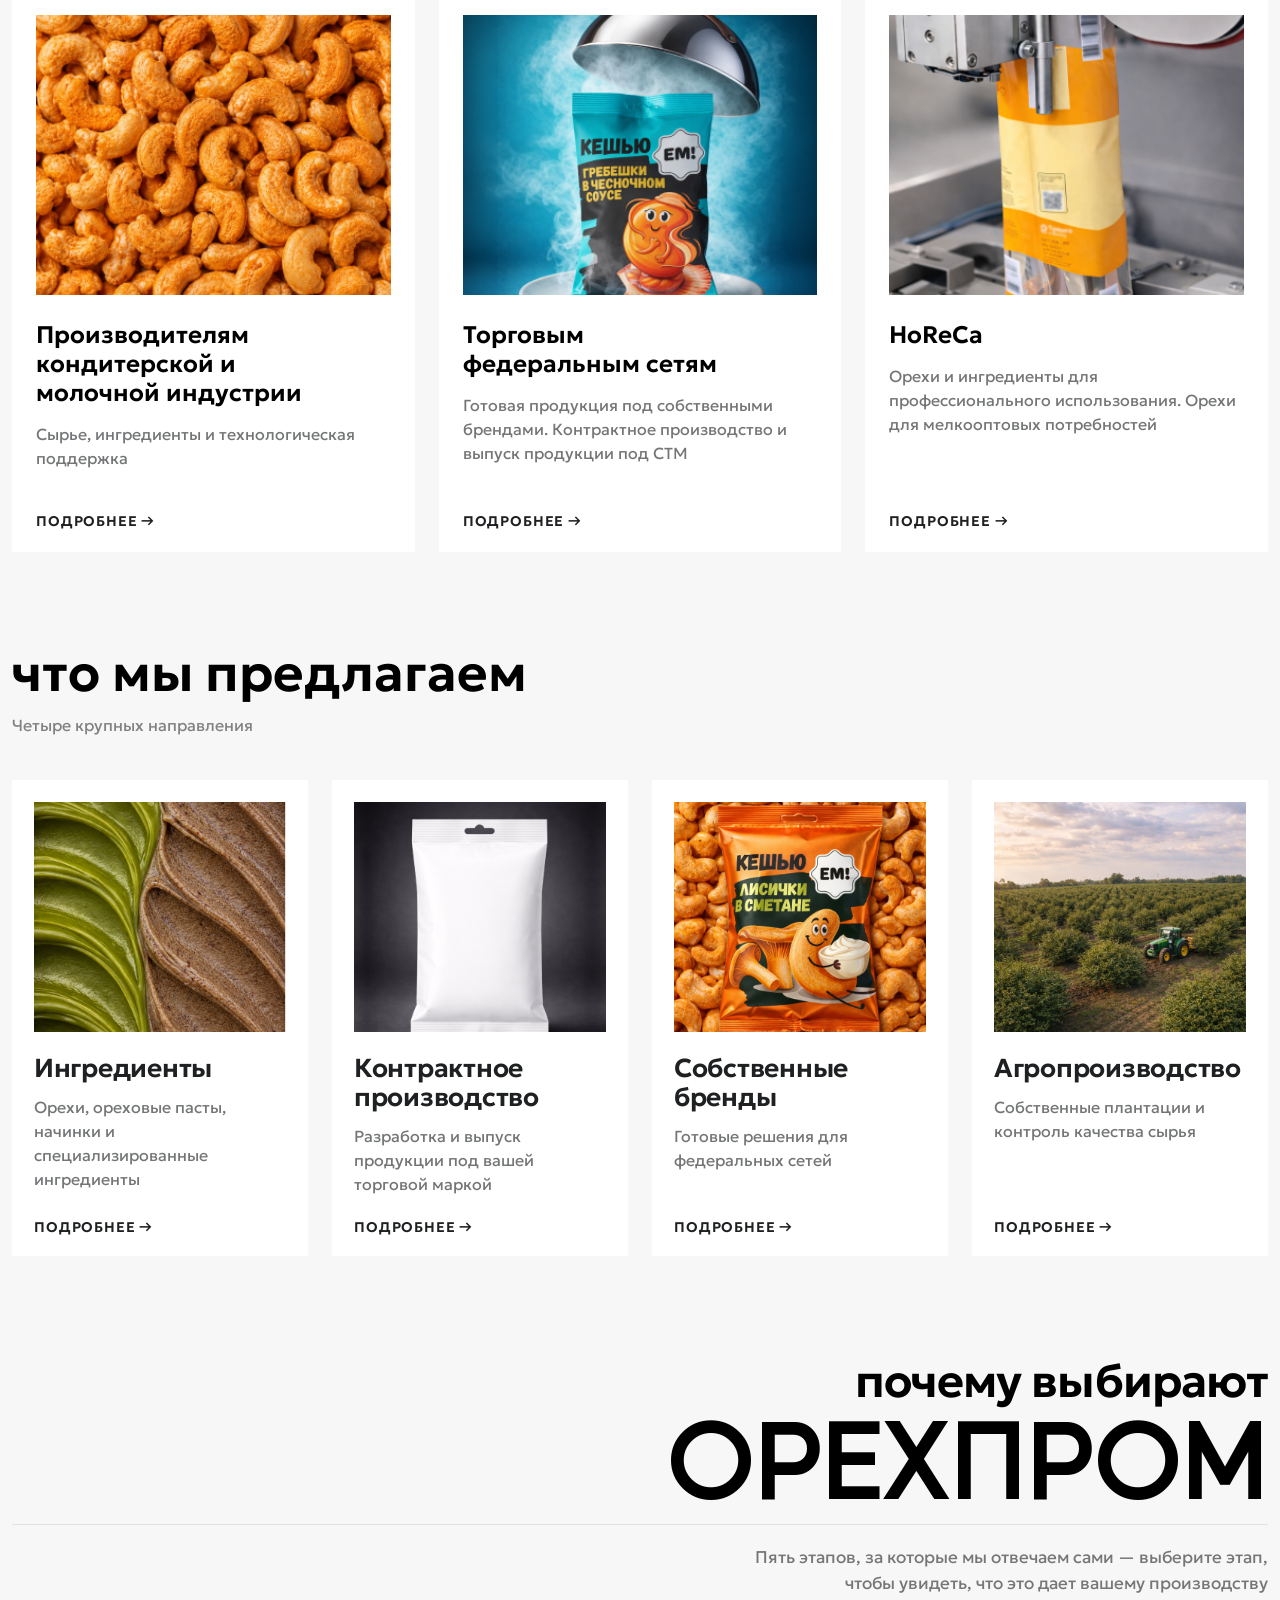
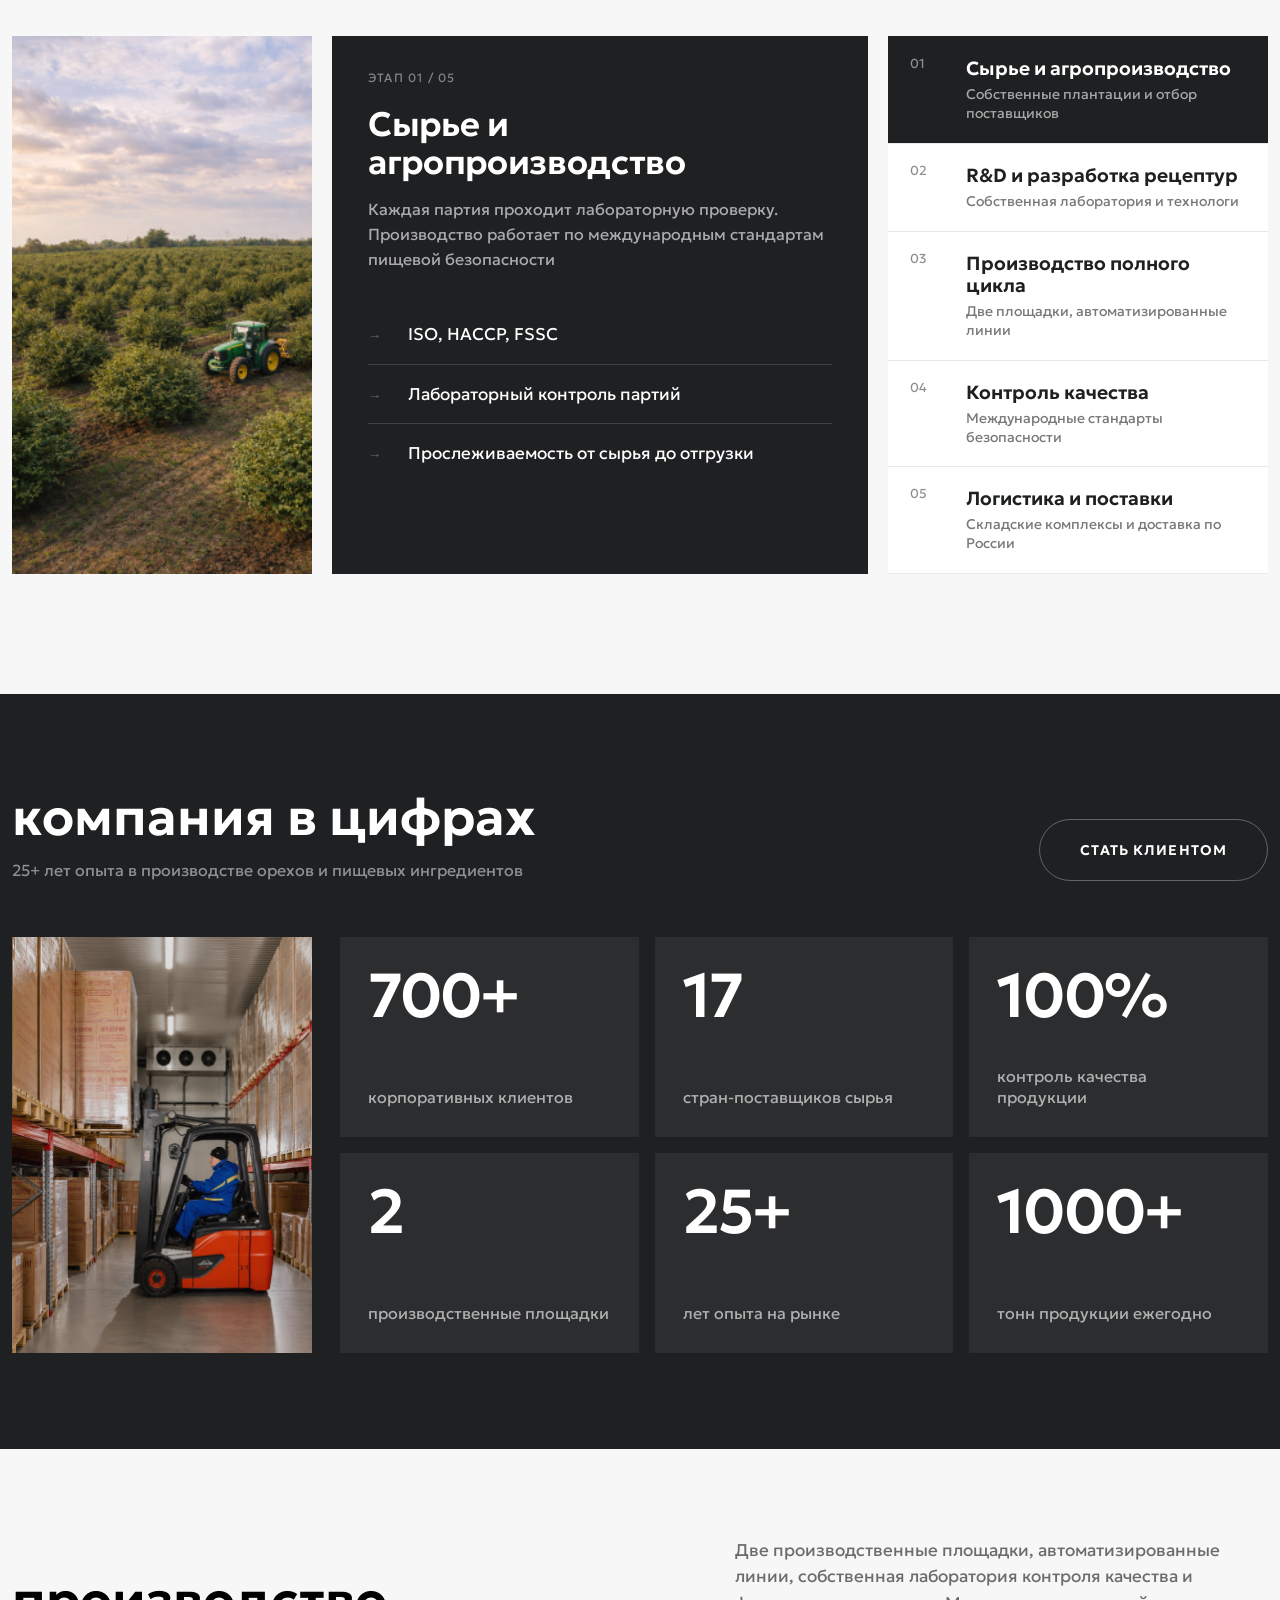
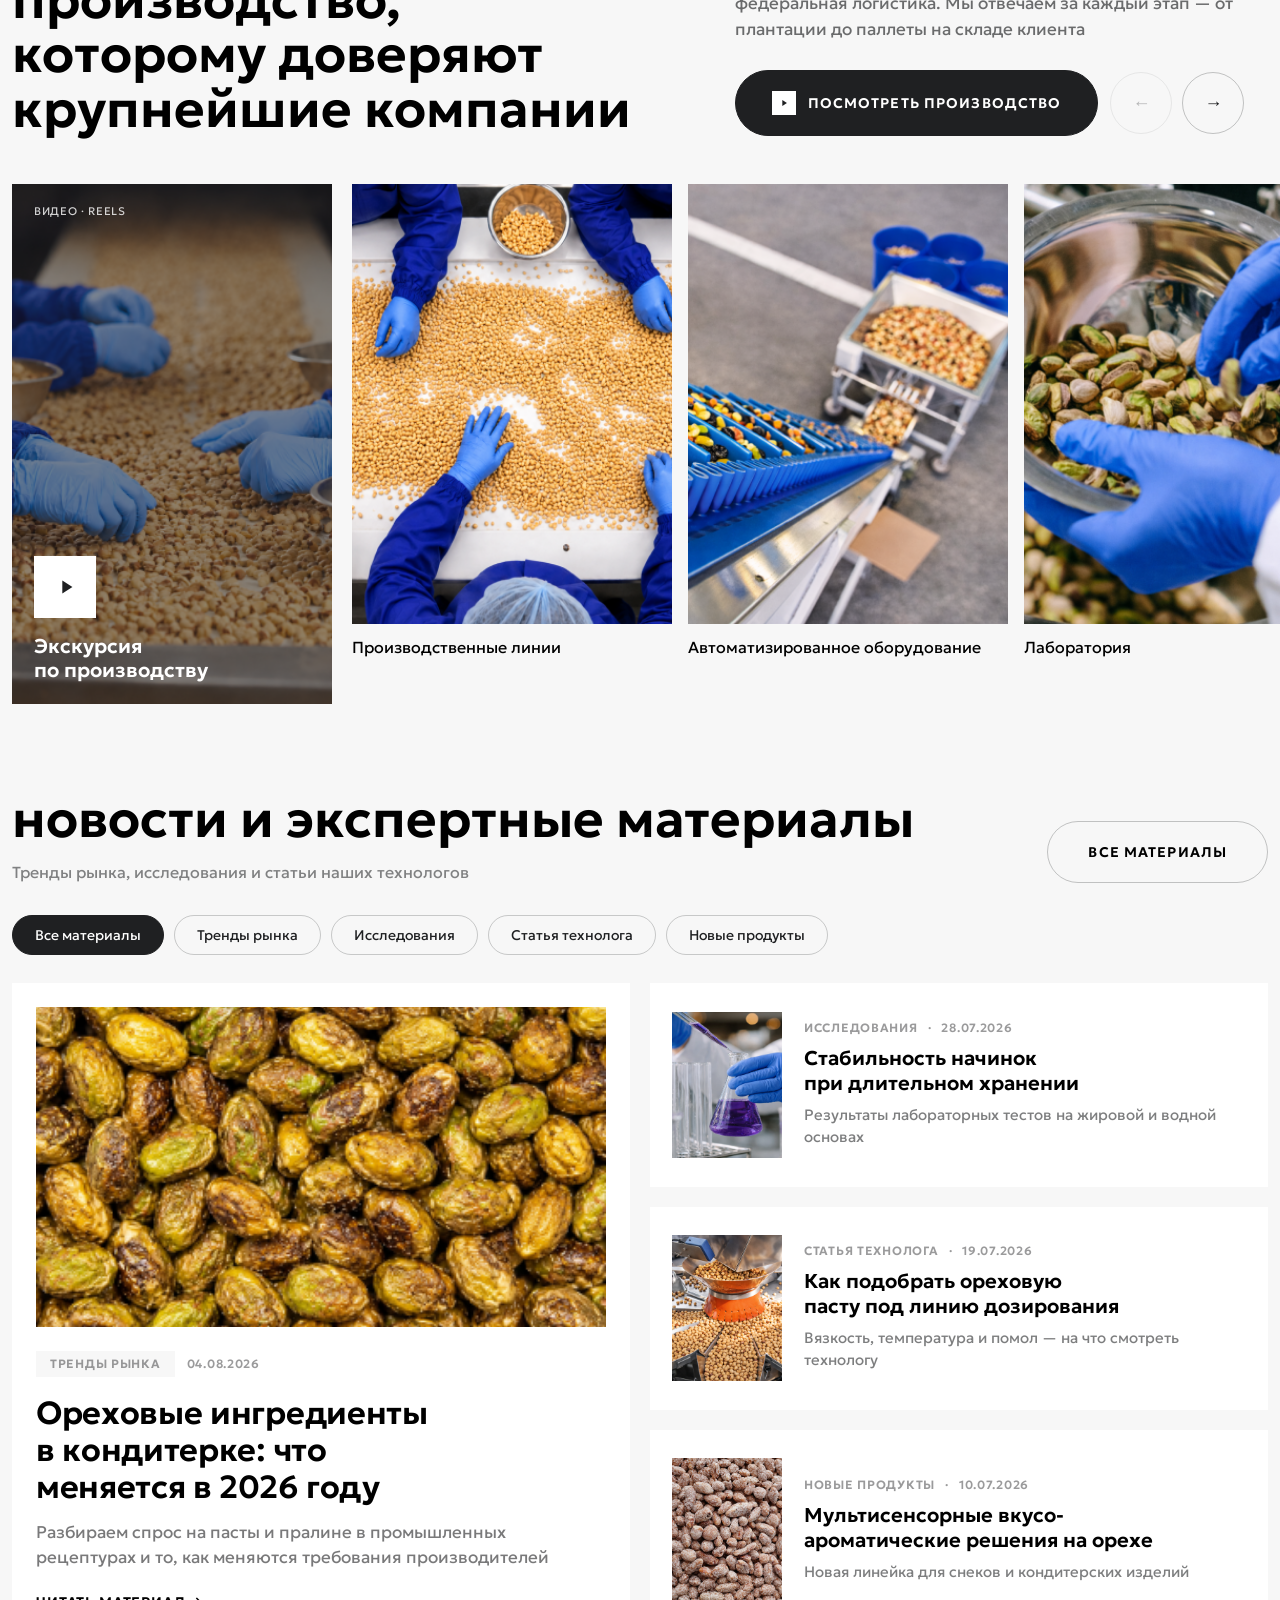
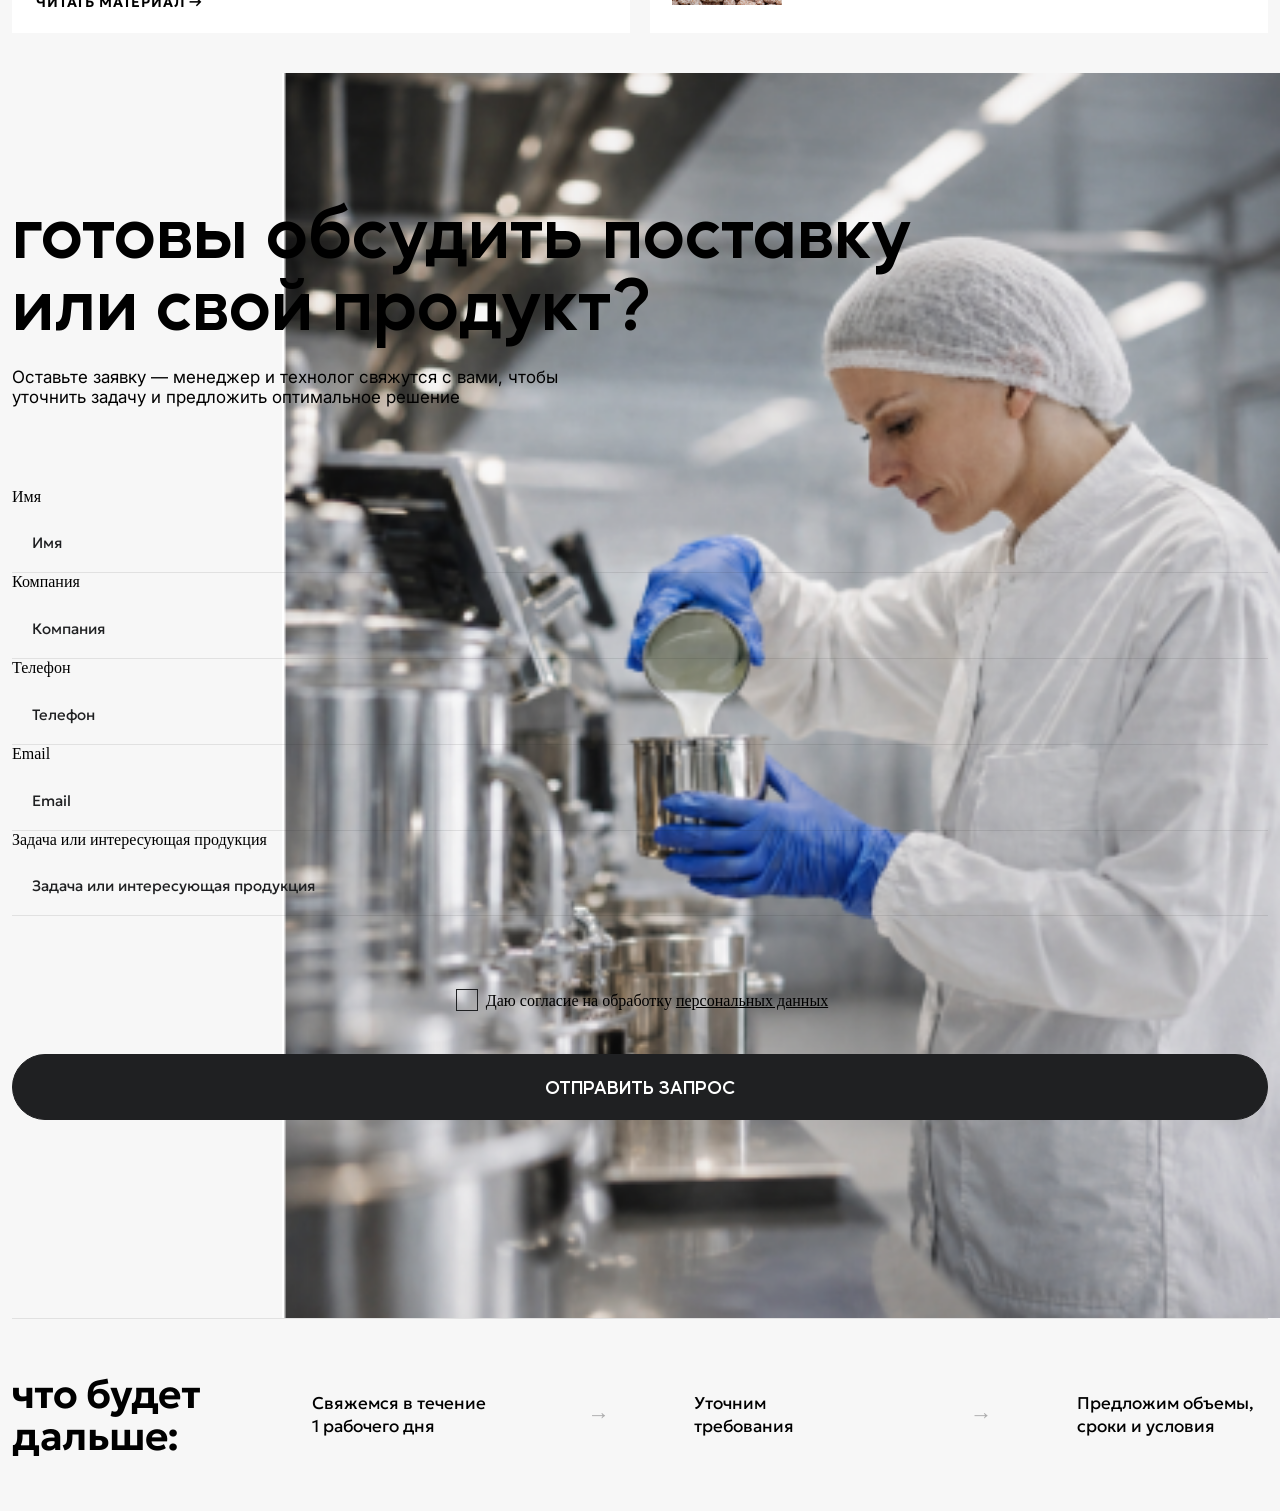
==== commit bdd69bd0: "fix play icon" ====
--- a/index.html
+++ b/index.html
@@ -28,7 +28,9 @@
               <video class="page-main-hero__video-cover" src="videos/main/1_web.mp4" poster="img/main/Производственные%20линии.png" autoplay muted loop playsinline></video>
               <span class="page-main-hero__video-label">видео · производство</span>
               <span class="page-main-hero__video-play">
-                <span class="page-main-hero__video-icon">▶</span>
+                <span class="page-main-hero__video-icon">
+                  <svg viewBox="0 0 24 24" fill="currentColor" aria-hidden="true" focusable="false"><path d="M8 5v14l11-7z"/></svg>
+                </span>
                 <span class="page-main-hero__video-text">Коллаж производства</span>
               </span>
             </a>
@@ -309,7 +311,9 @@
             <p class="page-main-production__text">Две производственные площадки, автоматизированные линии, собственная лаборатория контроля качества и федеральная логистика. Мы отвечаем за каждый этап — от плантации до паллеты на складе клиента</p>
             <div class="page-main-production__actions">
               <a href="videos/main/2_web.mp4" class="button button--dark page-main-production__watch" data-fancybox="production-video-watch">
-                <span class="page-main-production__watch-icon">▶</span>
+                <span class="page-main-production__watch-icon">
+                  <svg viewBox="0 0 24 24" fill="currentColor" aria-hidden="true" focusable="false"><path d="M8 5v14l11-7z"/></svg>
+                </span>
                 Посмотреть производство
               </a>
               <div class="page-main-production__nav">
@@ -329,7 +333,9 @@
                 <video class="page-main-production__video-cover" src="videos/main/2_web.mp4" poster="img/main/Производственные%20линии-1.png" autoplay muted loop playsinline></video>
                 <span class="page-main-production__video-label">видео · reels</span>
                 <span class="page-main-production__video-play">
-                  <span class="page-main-production__video-icon">▶</span>
+                  <span class="page-main-production__video-icon">
+                    <svg viewBox="0 0 24 24" fill="currentColor" aria-hidden="true" focusable="false"><path d="M8 5v14l11-7z"/></svg>
+                  </span>
                   <span class="page-main-production__video-text">Экскурсия<br>по производству</span>
                 </span>
               </a>
--- a/css/index.css
+++ b/css/index.css
@@ -5042,6 +5042,14 @@
   --f-video-aspect-ratio: 9 / 16;
 }
 
+html.with-fancybox {
+  overflow-x: hidden !important;
+}
+
+html.with-fancybox body.hide-scrollbar {
+  overscroll-behavior-x: none;
+}
+
 /* Box sizing rules */
 *,
 *::before,
@@ -5054,6 +5062,13 @@
   -moz-text-size-adjust: none;
   -webkit-text-size-adjust: none;
   text-size-adjust: none;
+}
+
+/* Guard against any component (sliders, lightbox scroll-lock, full-bleed rows)
+   leaving the page horizontally scrollable */
+html,
+body {
+  overflow-x: hidden;
 }
 
 /* Remove default margin in favour of better control in authored CSS */
@@ -5707,7 +5722,7 @@
 }
 .header .nav-link {
   color: #1F2022;
-  letter-spacing: -2%;
+  letter-spacing: -0.02em;
 }
 @media (max-width: 991.98px) {
   .header .nav-link {
@@ -6007,12 +6022,7 @@
 }
 .footer__bottom-item {
   color: #D4D4D4;
-  letter-spacing: -5%;
-}
-@media (max-width: 991.98px) {
-  .footer__bottom-item {
-    text-align: center;
-  }
+  letter-spacing: -0.05em;
 }
 @media (max-width: 991.98px) {
   .footer__bottom-item {
@@ -12047,7 +12057,11 @@
   height: 46px;
   background-color: #fff;
   color: #1F2022;
-  font-size: 13px;
+}
+.page-main-hero__video-icon svg {
+  width: 16px;
+  height: 16px;
+  margin-left: 2px;
 }
 .page-main-hero__video-text {
   font-family: "Geologica";
@@ -12718,7 +12732,6 @@
     gap: 12px;
     overflow-x: auto;
     scrollbar-width: none;
-    -webkit-overflow-scrolling: touch;
     scroll-snap-type: x proximity;
     margin-left: calc(var(--bs-gutter-x, 1.5rem) * -0.5);
     margin-right: calc(var(--bs-gutter-x, 1.5rem) * -0.5);
@@ -13087,7 +13100,11 @@
   height: 24px;
   background-color: #fff;
   color: #1F2022;
-  font-size: 10px;
+}
+.page-main-production__watch-icon svg {
+  width: 10px;
+  height: 10px;
+  margin-left: 1px;
 }
 .page-main-production__nav {
   display: flex;
@@ -13193,7 +13210,11 @@
   height: 62px;
   background-color: #fff;
   color: #1F2022;
-  font-size: 16px;
+}
+.page-main-production__video-icon svg {
+  width: 22px;
+  height: 22px;
+  margin-left: 2px;
 }
 .page-main-production__video-text {
   display: block;
@@ -13342,7 +13363,6 @@
     flex-wrap: nowrap;
     overflow-x: auto;
     scrollbar-width: none;
-    -webkit-overflow-scrolling: touch;
     scroll-snap-type: x proximity;
     margin-left: calc(var(--bs-gutter-x, 1.5rem) * -0.5);
     margin-right: calc(var(--bs-gutter-x, 1.5rem) * -0.5);
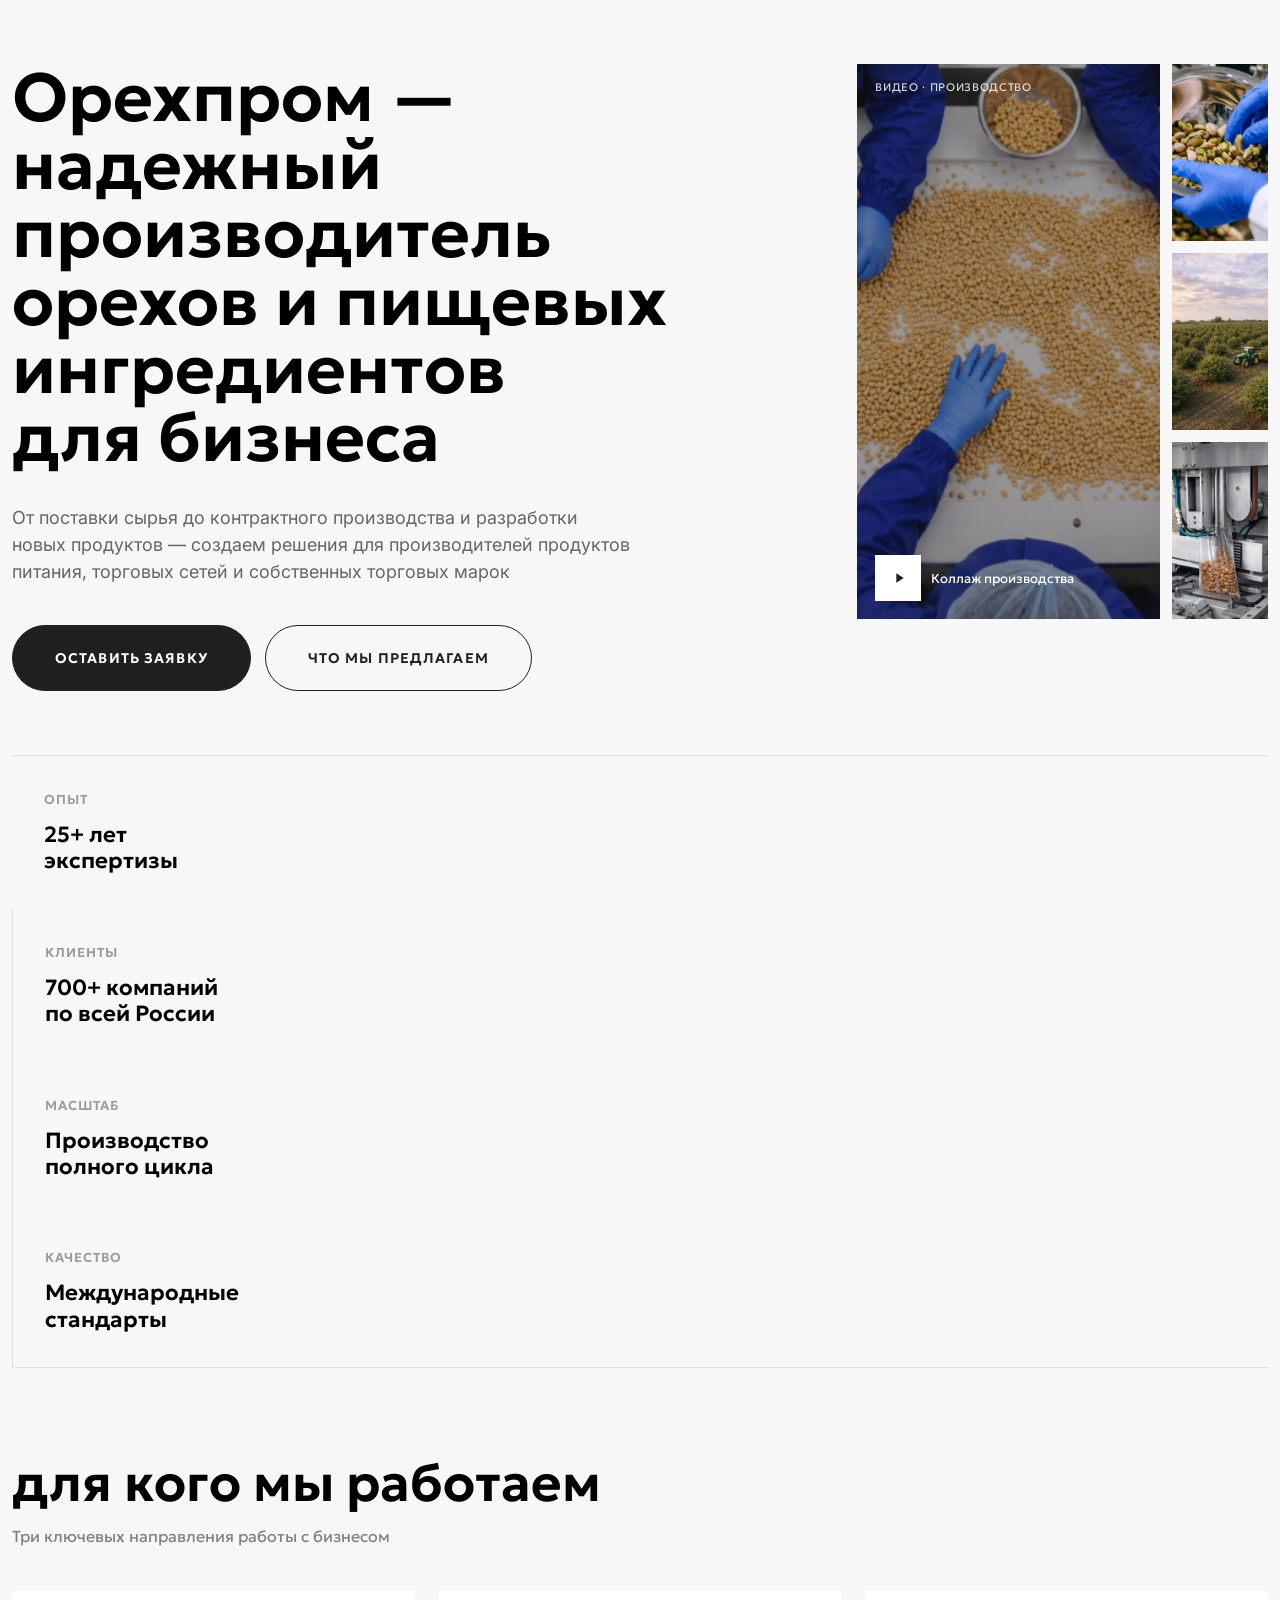
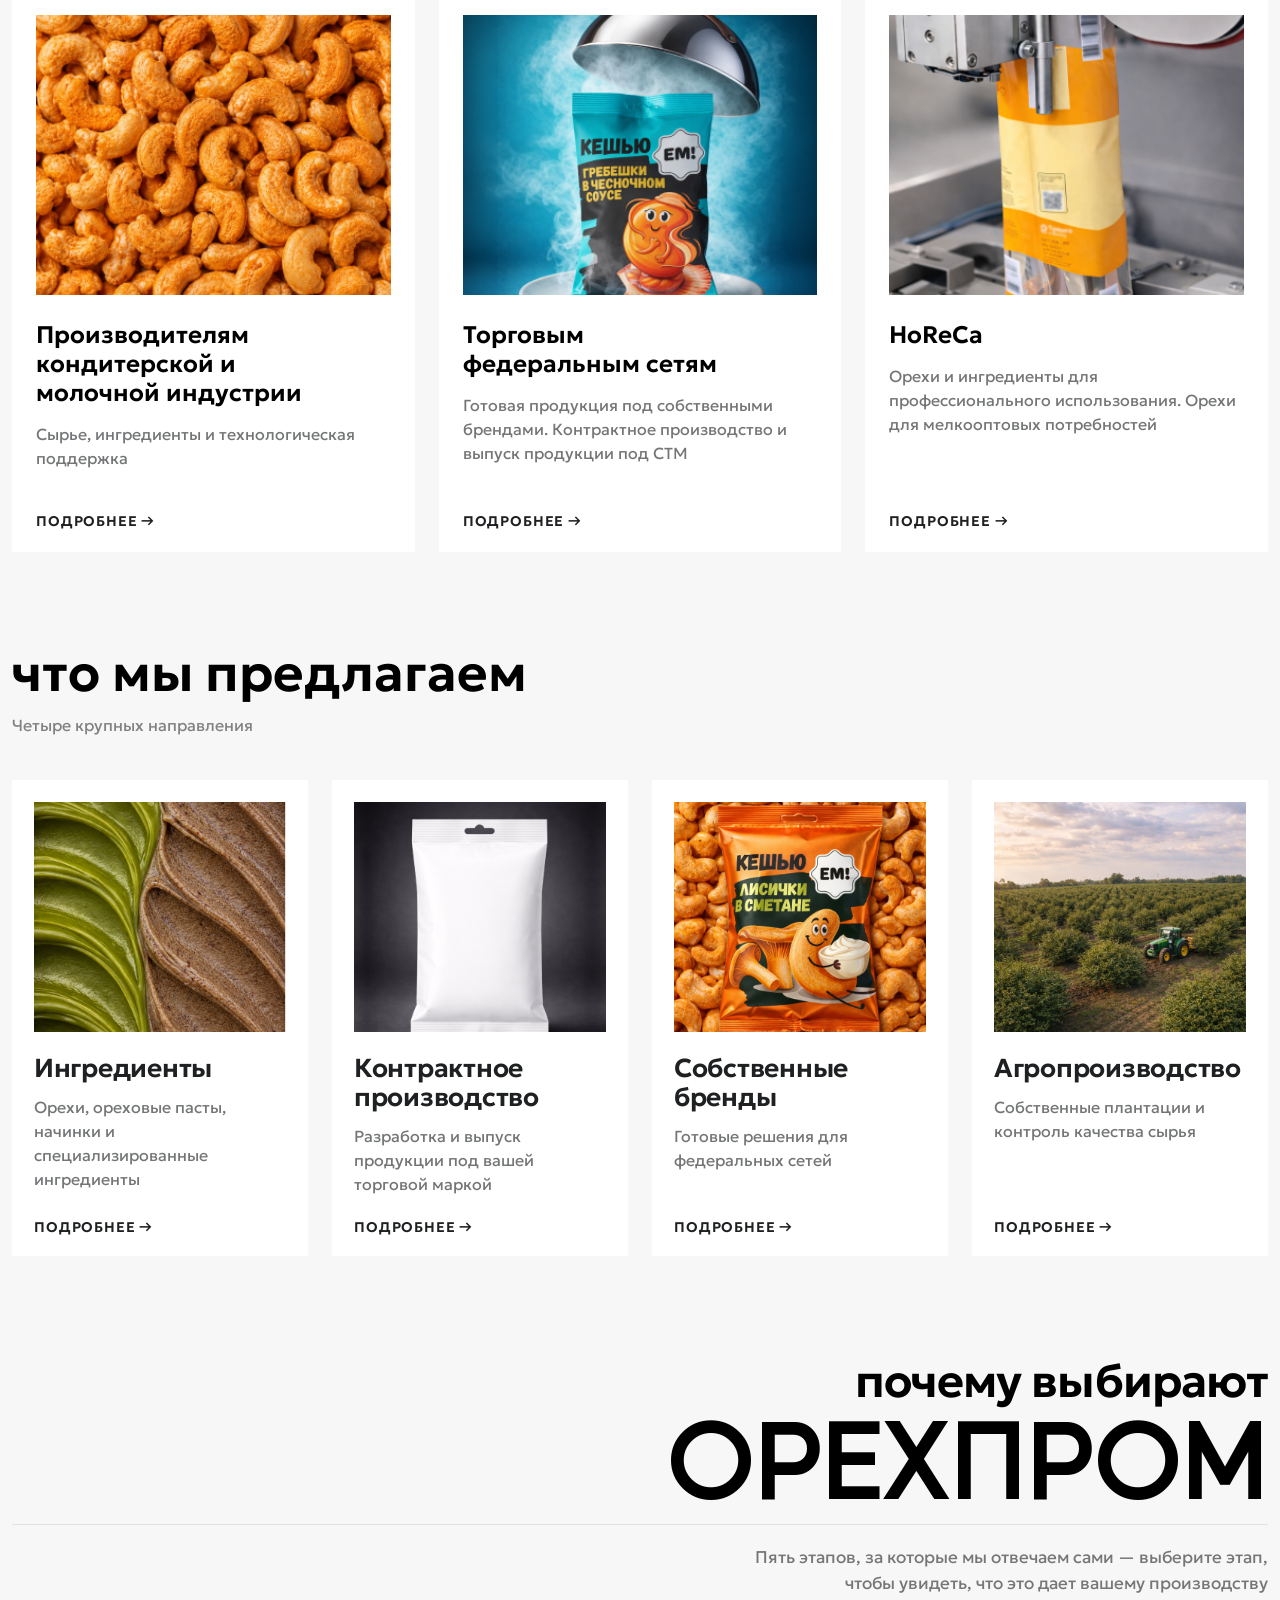
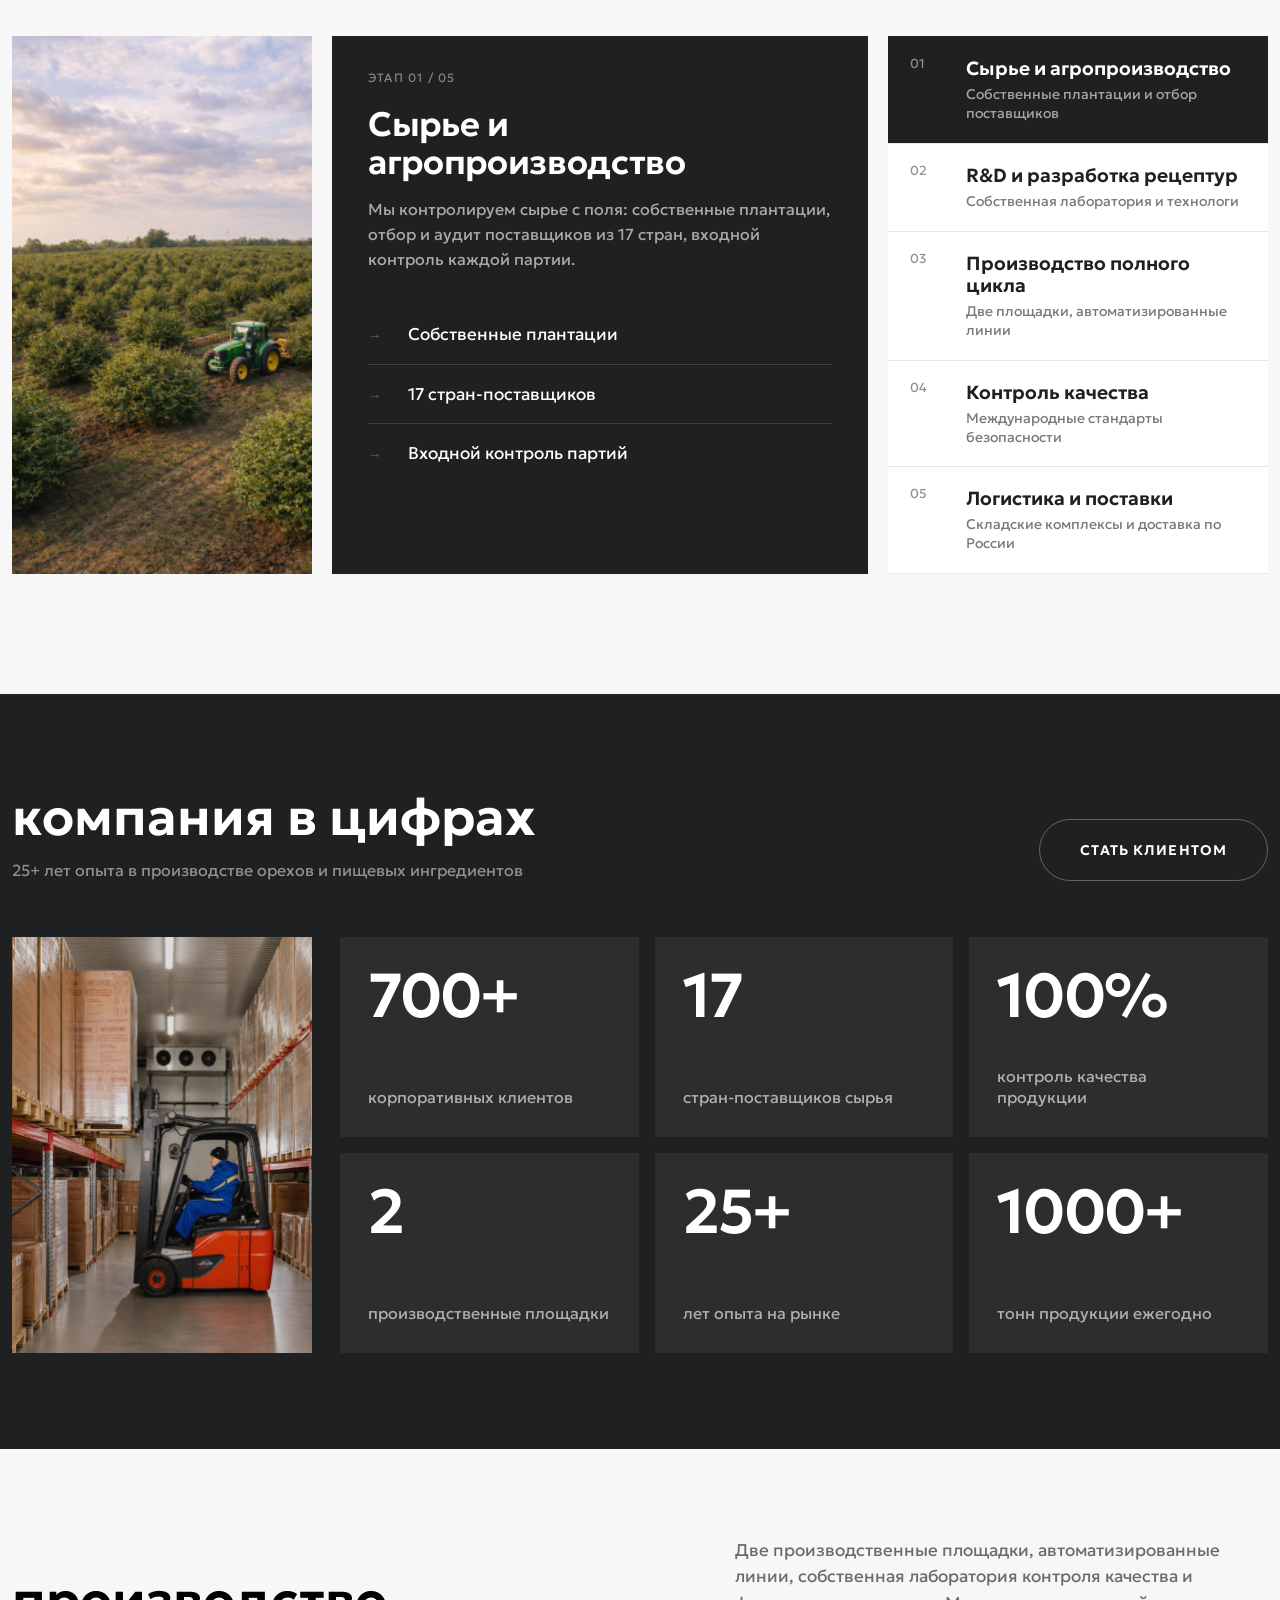
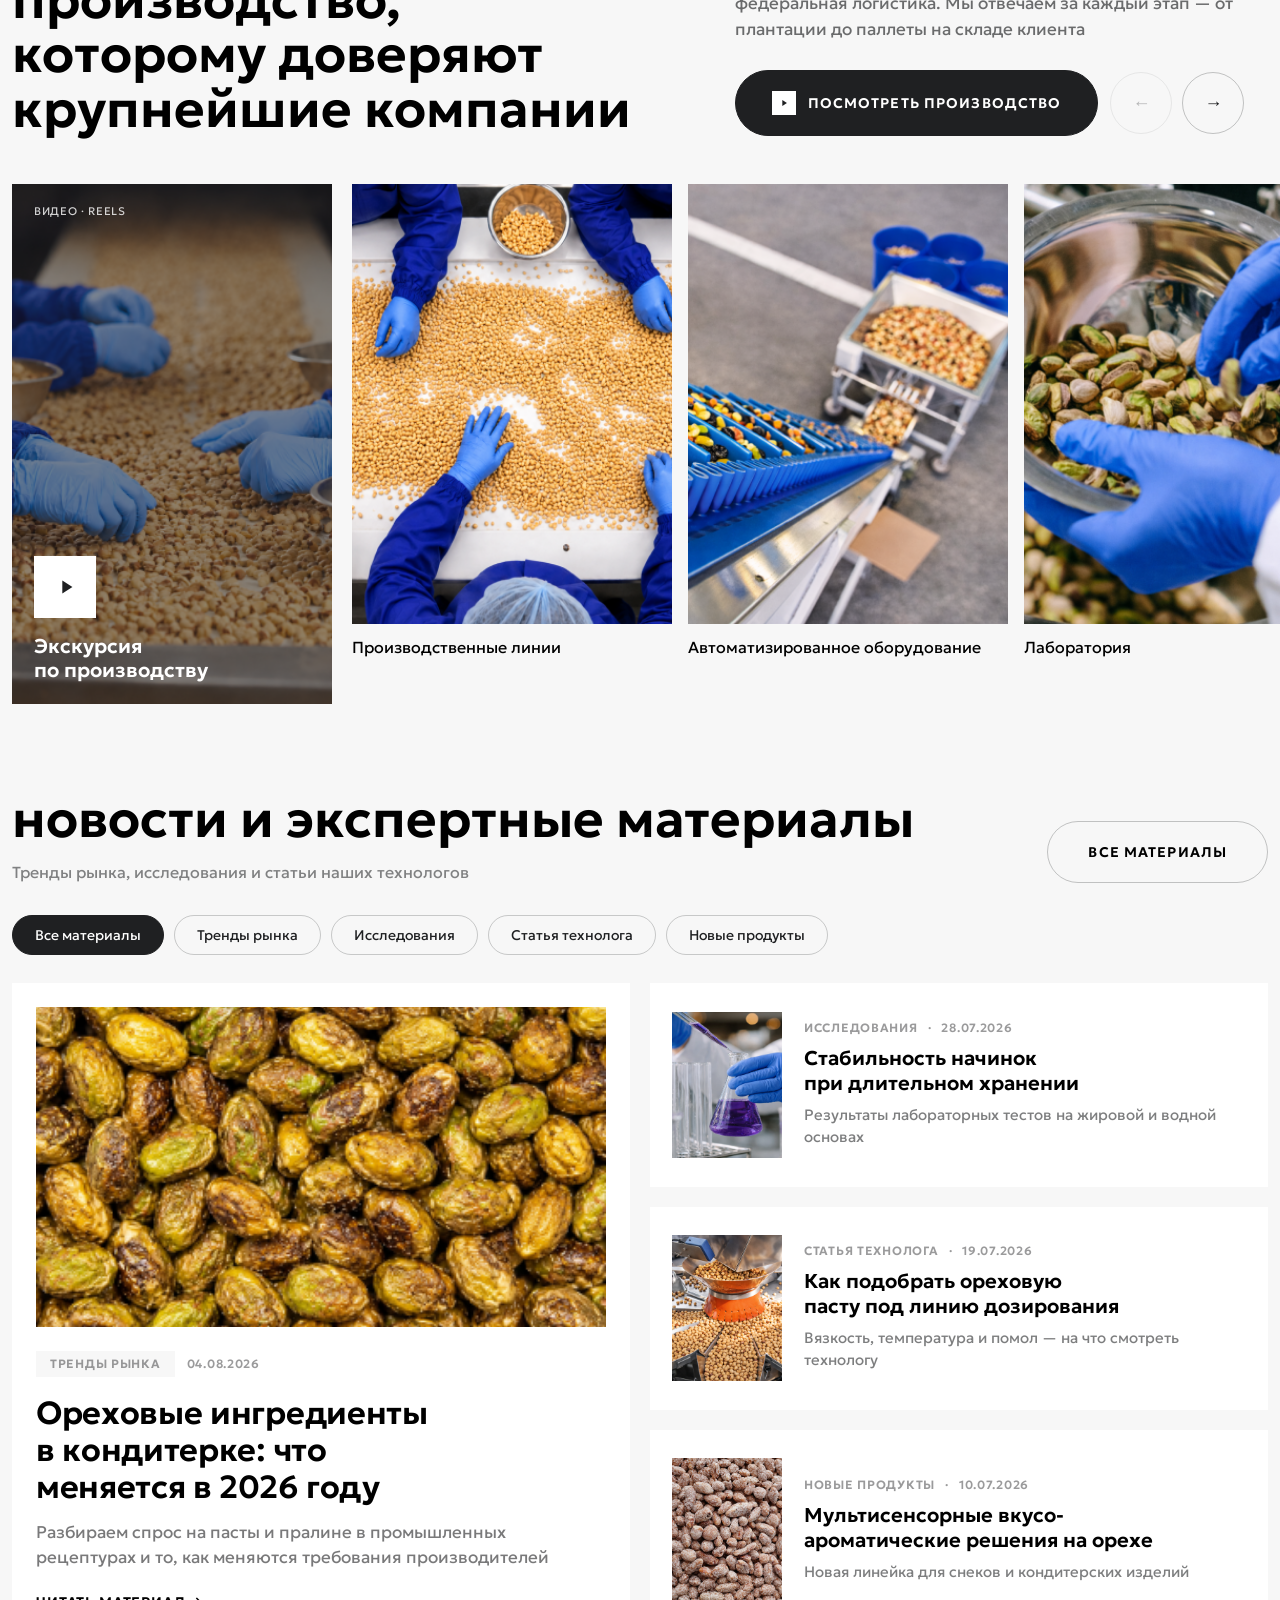
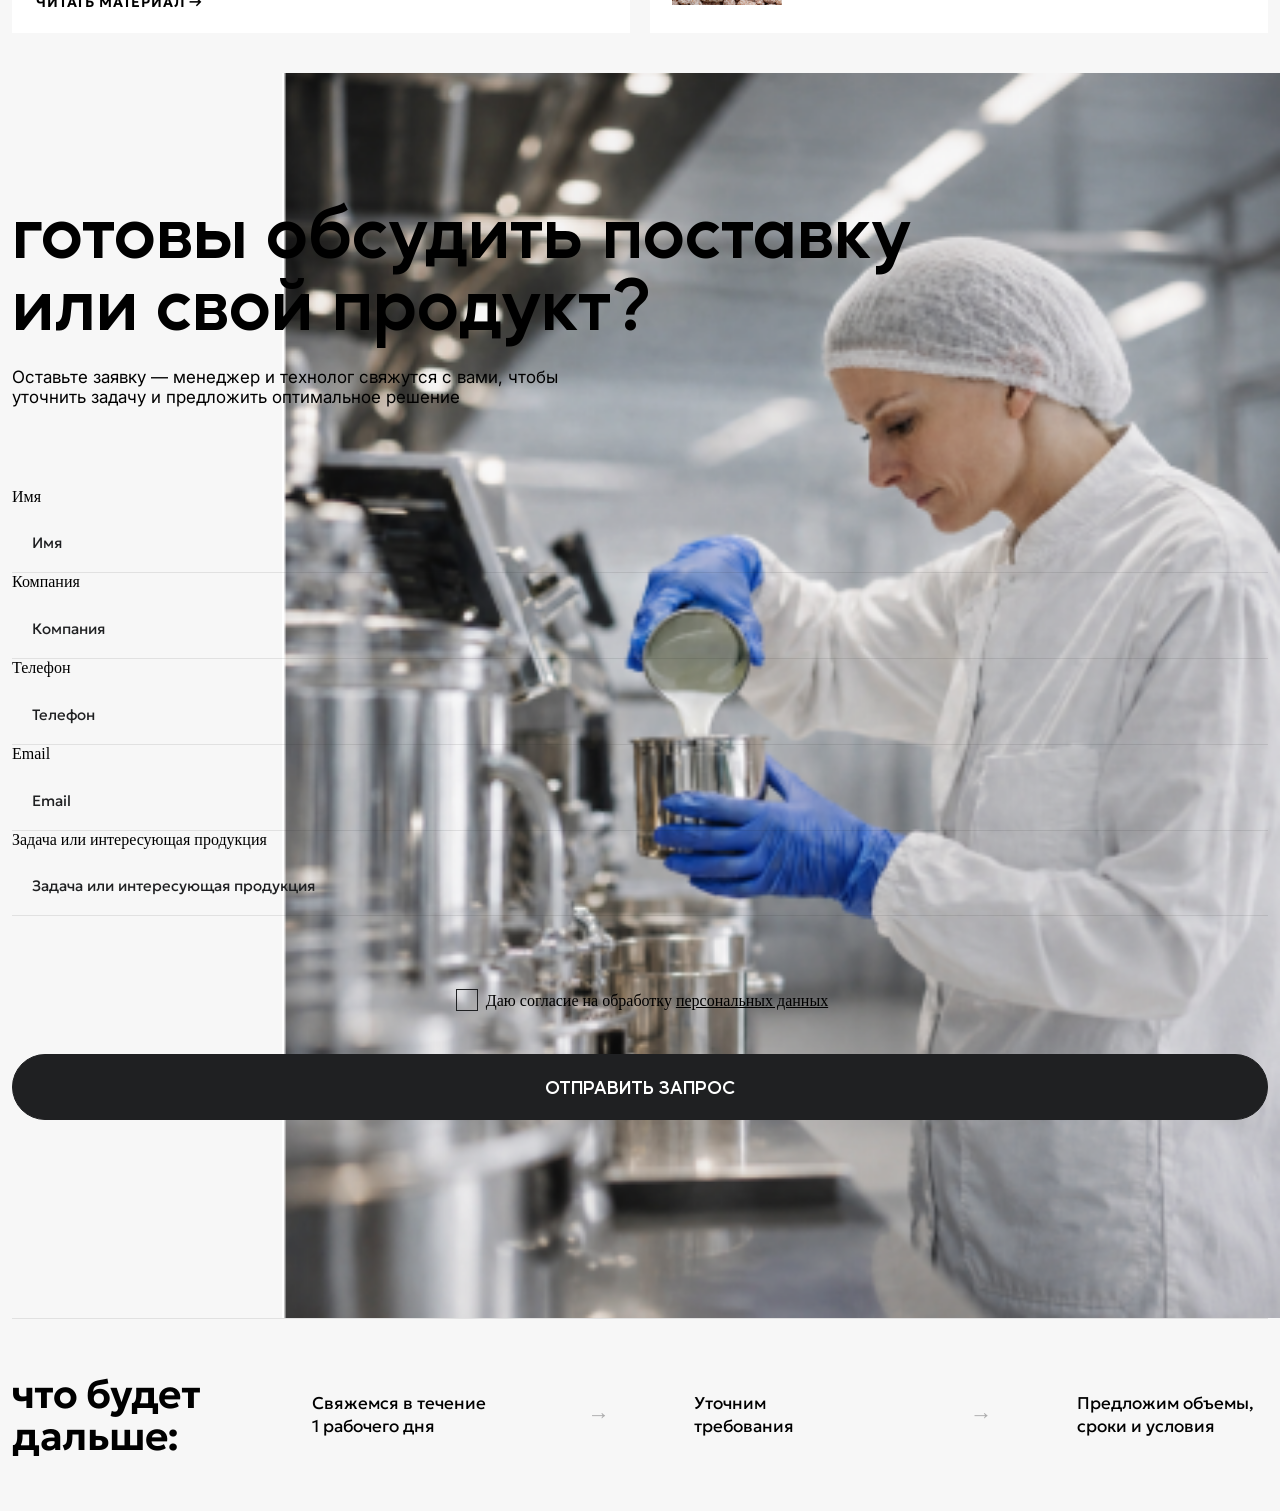
==== commit c40483dc: "fix" ====
--- a/index.html
+++ b/index.html
@@ -197,21 +197,99 @@
 
           <div class="page-main-why__panel">
             <div class="page-main-why__panel-step js-page-main-why-step">Этап 01 / 05</div>
-            <div class="page-main-why__panel-title js-page-main-why-panel-title">Сырье и агропроизводство</div>
-            <!-- Текст и пункты ниже — временный плейсхолдер, одинаковый для всех 5 этапов (по договоренности), пока не появится уникальный текст под каждый шаг -->
-            <p class="page-main-why__panel-text">Каждая партия проходит лабораторную проверку. Производство работает по международным стандартам пищевой безопасности</p>
-            <div class="page-main-why__panel-list">
-              <div class="page-main-why__panel-list-item">
-                <span class="page-main-why__panel-list-item-arrow">→</span>
-                <span class="page-main-why__panel-list-item-text">ISO, HACCP, FSSC</span>
-              </div>
-              <div class="page-main-why__panel-list-item">
-                <span class="page-main-why__panel-list-item-arrow">→</span>
-                <span class="page-main-why__panel-list-item-text">Лабораторный контроль партий</span>
-              </div>
-              <div class="page-main-why__panel-list-item">
-                <span class="page-main-why__panel-list-item-arrow">→</span>
-                <span class="page-main-why__panel-list-item-text">Прослеживаемость от сырья до отгрузки</span>
+
+            <div class="page-main-why__panel-content js-page-main-why-panel-content is-active" data-step="1">
+              <div class="page-main-why__panel-title">Сырье и агропроизводство</div>
+              <p class="page-main-why__panel-text">Мы контролируем сырье с поля: собственные плантации, отбор и аудит поставщиков из 17 стран, входной контроль каждой партии.</p>
+              <div class="page-main-why__panel-list">
+                <div class="page-main-why__panel-list-item">
+                  <span class="page-main-why__panel-list-item-arrow">→</span>
+                  <span class="page-main-why__panel-list-item-text">Собственные плантации</span>
+                </div>
+                <div class="page-main-why__panel-list-item">
+                  <span class="page-main-why__panel-list-item-arrow">→</span>
+                  <span class="page-main-why__panel-list-item-text">17 стран-поставщиков</span>
+                </div>
+                <div class="page-main-why__panel-list-item">
+                  <span class="page-main-why__panel-list-item-arrow">→</span>
+                  <span class="page-main-why__panel-list-item-text">Входной контроль партий</span>
+                </div>
+              </div>
+            </div>
+
+            <div class="page-main-why__panel-content js-page-main-why-panel-content" data-step="2">
+              <div class="page-main-why__panel-title">R&amp;D и разработка рецептур</div>
+              <p class="page-main-why__panel-text">Технологи разрабатывают продукт под вашу задачу: вкус, текстуру, срок годности и поведение массы на вашей линии.</p>
+              <div class="page-main-why__panel-list">
+                <div class="page-main-why__panel-list-item">
+                  <span class="page-main-why__panel-list-item-arrow">→</span>
+                  <span class="page-main-why__panel-list-item-text">Разработка под вашу рецептуру</span>
+                </div>
+                <div class="page-main-why__panel-list-item">
+                  <span class="page-main-why__panel-list-item-arrow">→</span>
+                  <span class="page-main-why__panel-list-item-text">Опытные образцы и дегустации</span>
+                </div>
+                <div class="page-main-why__panel-list-item">
+                  <span class="page-main-why__panel-list-item-arrow">→</span>
+                  <span class="page-main-why__panel-list-item-text">Подбор под ваше оборудование</span>
+                </div>
+              </div>
+            </div>
+
+            <div class="page-main-why__panel-content js-page-main-why-panel-content" data-step="3">
+              <div class="page-main-why__panel-title">Производство полного цикла</div>
+              <p class="page-main-why__panel-text">Две производственные площадки с автоматизированными линиями обжарки, помола, дозирования и упаковки.</p>
+              <div class="page-main-why__panel-list">
+                <div class="page-main-why__panel-list-item">
+                  <span class="page-main-why__panel-list-item-arrow">→</span>
+                  <span class="page-main-why__panel-list-item-text">Гибкие объемы — от пробной партии</span>
+                </div>
+                <div class="page-main-why__panel-list-item">
+                  <span class="page-main-why__panel-list-item-arrow">→</span>
+                  <span class="page-main-why__panel-list-item-text">Контрактное производство и СТМ</span>
+                </div>
+                <div class="page-main-why__panel-list-item">
+                  <span class="page-main-why__panel-list-item-arrow">→</span>
+                  <span class="page-main-why__panel-list-item-text">Упаковка под задачу клиента</span>
+                </div>
+              </div>
+            </div>
+
+            <div class="page-main-why__panel-content js-page-main-why-panel-content" data-step="4">
+              <div class="page-main-why__panel-title">Контроль качества</div>
+              <p class="page-main-why__panel-text">Каждая партия проходит лабораторную проверку. Производство работает по международным стандартам пищевой безопасности.</p>
+              <div class="page-main-why__panel-list">
+                <div class="page-main-why__panel-list-item">
+                  <span class="page-main-why__panel-list-item-arrow">→</span>
+                  <span class="page-main-why__panel-list-item-text">ISO, HACCP, FSSC</span>
+                </div>
+                <div class="page-main-why__panel-list-item">
+                  <span class="page-main-why__panel-list-item-arrow">→</span>
+                  <span class="page-main-why__panel-list-item-text">Лабораторный контроль партий</span>
+                </div>
+                <div class="page-main-why__panel-list-item">
+                  <span class="page-main-why__panel-list-item-arrow">→</span>
+                  <span class="page-main-why__panel-list-item-text">Прослеживаемость от сырья до отгрузки</span>
+                </div>
+              </div>
+            </div>
+
+            <div class="page-main-why__panel-content js-page-main-why-panel-content" data-step="5">
+              <div class="page-main-why__panel-title">Логистика и поставки</div>
+              <p class="page-main-why__panel-text">Собственные складские комплексы и федеральная логистика обеспечивают ритмичные отгрузки без срывов графика.</p>
+              <div class="page-main-why__panel-list">
+                <div class="page-main-why__panel-list-item">
+                  <span class="page-main-why__panel-list-item-arrow">→</span>
+                  <span class="page-main-why__panel-list-item-text">Доставка по всей России</span>
+                </div>
+                <div class="page-main-why__panel-list-item">
+                  <span class="page-main-why__panel-list-item-arrow">→</span>
+                  <span class="page-main-why__panel-list-item-text">Регулярные отгрузки по графику</span>
+                </div>
+                <div class="page-main-why__panel-list-item">
+                  <span class="page-main-why__panel-list-item-arrow">→</span>
+                  <span class="page-main-why__panel-list-item-text">Хранение под условия продукта</span>
+                </div>
               </div>
             </div>
           </div>
@@ -220,35 +298,35 @@
             <button type="button" class="page-main-why__nav-item js-page-main-why-nav-item is-active" data-step="1">
               <span class="page-main-why__nav-item-index">01</span>
               <span>
-                <span class="page-main-why__nav-item-title js-page-main-why-nav-title">Сырье и агропроизводство</span>
+                <span class="page-main-why__nav-item-title">Сырье и агропроизводство</span>
                 <span class="page-main-why__nav-item-text">Собственные плантации и отбор поставщиков</span>
               </span>
             </button>
             <button type="button" class="page-main-why__nav-item js-page-main-why-nav-item" data-step="2">
               <span class="page-main-why__nav-item-index">02</span>
               <span>
-                <span class="page-main-why__nav-item-title js-page-main-why-nav-title">R&amp;D и разработка рецептур</span>
+                <span class="page-main-why__nav-item-title">R&amp;D и разработка рецептур</span>
                 <span class="page-main-why__nav-item-text">Собственная лаборатория и технологи</span>
               </span>
             </button>
             <button type="button" class="page-main-why__nav-item js-page-main-why-nav-item" data-step="3">
               <span class="page-main-why__nav-item-index">03</span>
               <span>
-                <span class="page-main-why__nav-item-title js-page-main-why-nav-title">Производство полного цикла</span>
+                <span class="page-main-why__nav-item-title">Производство полного цикла</span>
                 <span class="page-main-why__nav-item-text">Две площадки, автоматизированные линии</span>
               </span>
             </button>
             <button type="button" class="page-main-why__nav-item js-page-main-why-nav-item" data-step="4">
               <span class="page-main-why__nav-item-index">04</span>
               <span>
-                <span class="page-main-why__nav-item-title js-page-main-why-nav-title">Контроль качества</span>
+                <span class="page-main-why__nav-item-title">Контроль качества</span>
                 <span class="page-main-why__nav-item-text">Международные стандарты безопасности</span>
               </span>
             </button>
             <button type="button" class="page-main-why__nav-item js-page-main-why-nav-item" data-step="5">
               <span class="page-main-why__nav-item-index">05</span>
               <span>
-                <span class="page-main-why__nav-item-title js-page-main-why-nav-title">Логистика и поставки</span>
+                <span class="page-main-why__nav-item-title">Логистика и поставки</span>
                 <span class="page-main-why__nav-item-text">Складские комплексы и доставка по России</span>
               </span>
             </button>
--- a/css/index.css
+++ b/css/index.css
@@ -5042,14 +5042,6 @@
   --f-video-aspect-ratio: 9 / 16;
 }
 
-html.with-fancybox {
-  overflow-x: hidden !important;
-}
-
-html.with-fancybox body.hide-scrollbar {
-  overscroll-behavior-x: none;
-}
-
 /* Box sizing rules */
 *,
 *::before,
@@ -5062,13 +5054,6 @@
   -moz-text-size-adjust: none;
   -webkit-text-size-adjust: none;
   text-size-adjust: none;
-}
-
-/* Guard against any component (sliders, lightbox scroll-lock, full-bleed rows)
-   leaving the page horizontally scrollable */
-html,
-body {
-  overflow-x: hidden;
 }
 
 /* Remove default margin in favour of better control in authored CSS */
@@ -12670,6 +12655,12 @@
     font-size: 22px;
   }
 }
+.page-main-why__panel-content {
+  display: none;
+}
+.page-main-why__panel-content.is-active {
+  display: contents;
+}
 .page-main-why__panel-text {
   margin-top: 16px;
   max-width: 520px;
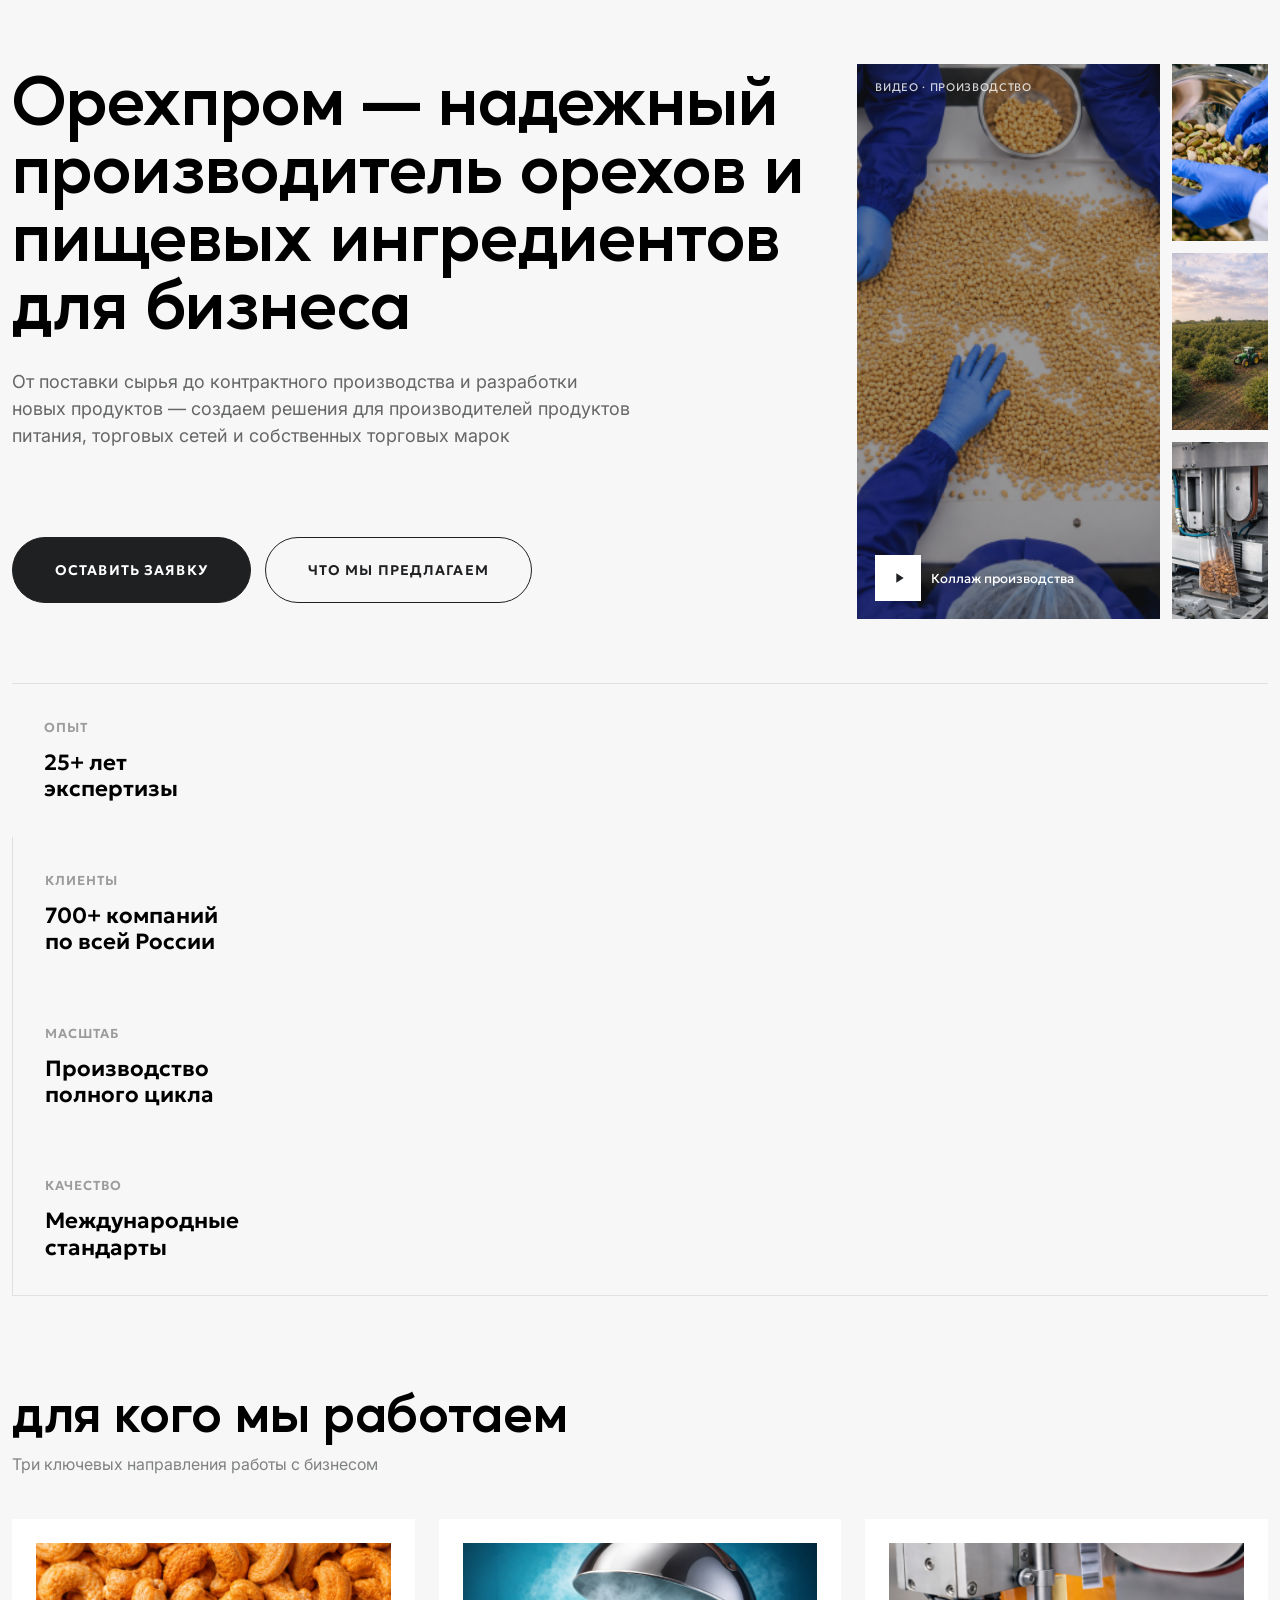
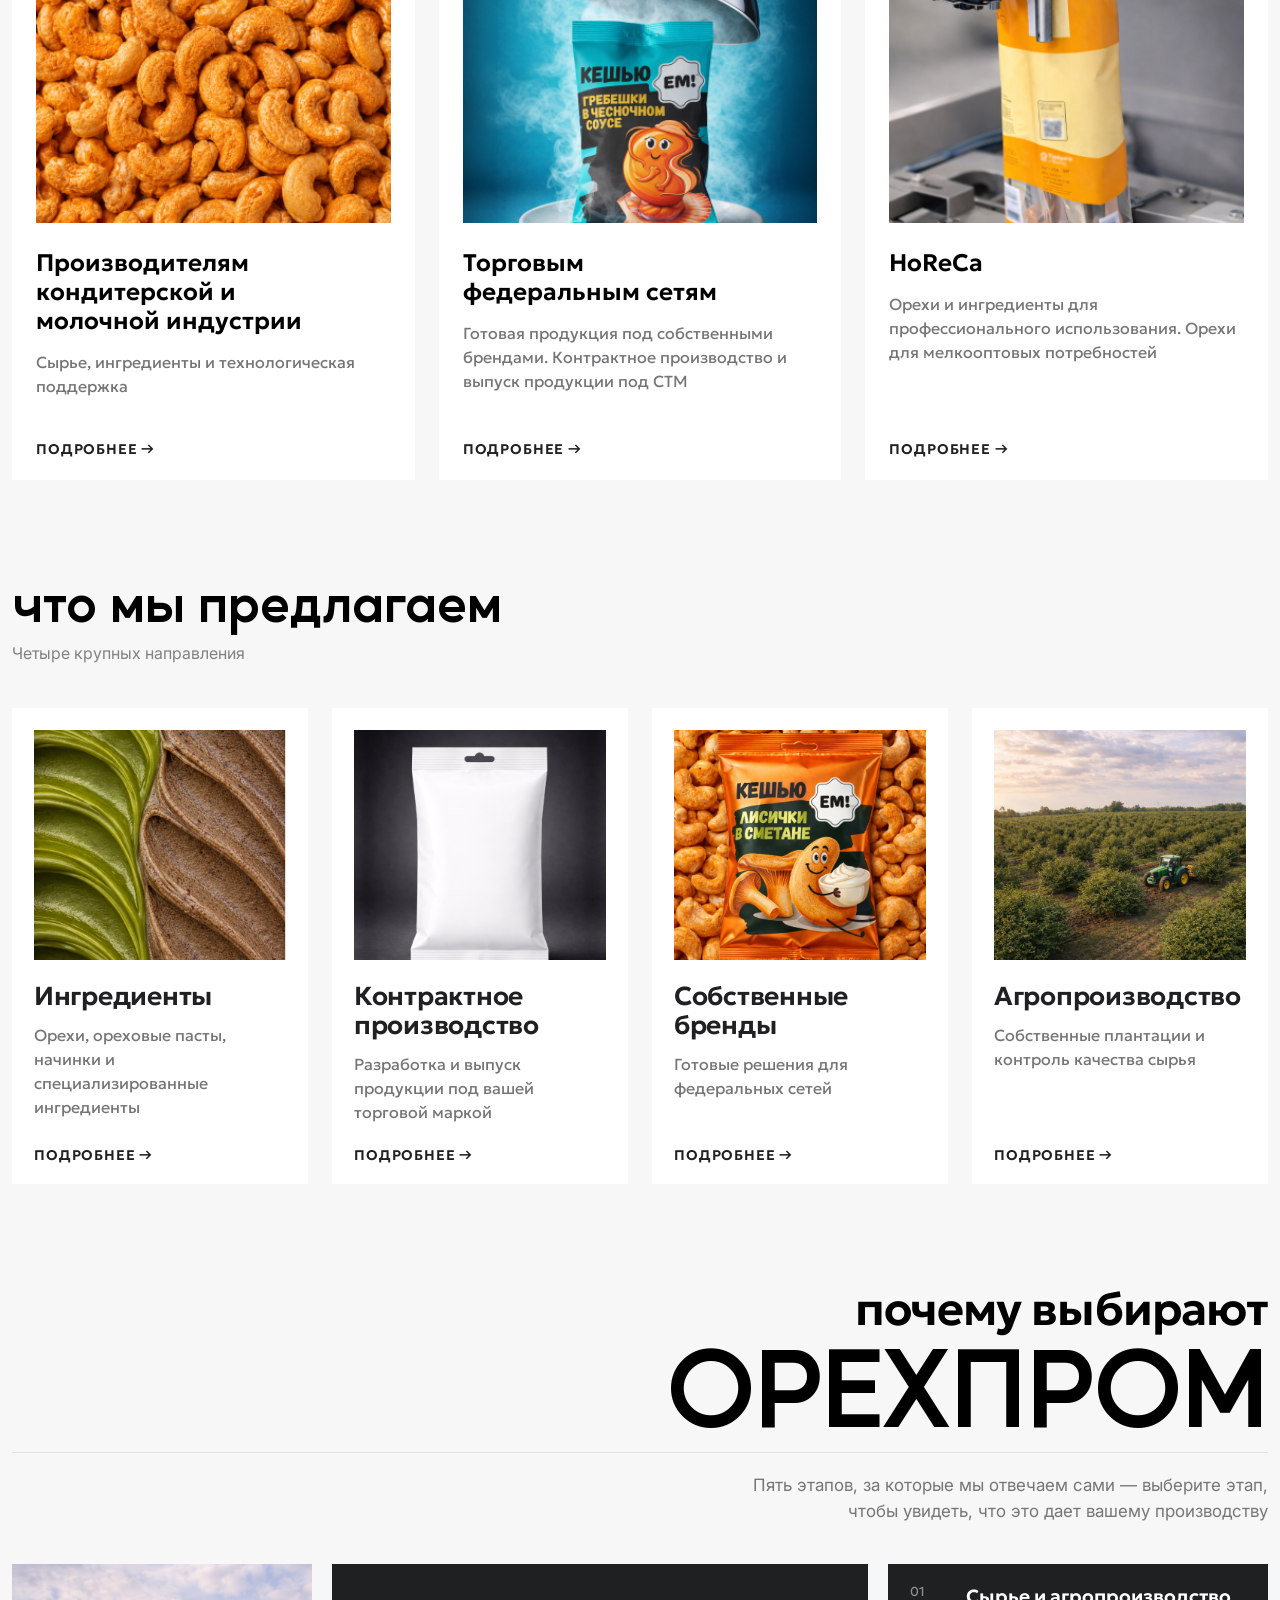
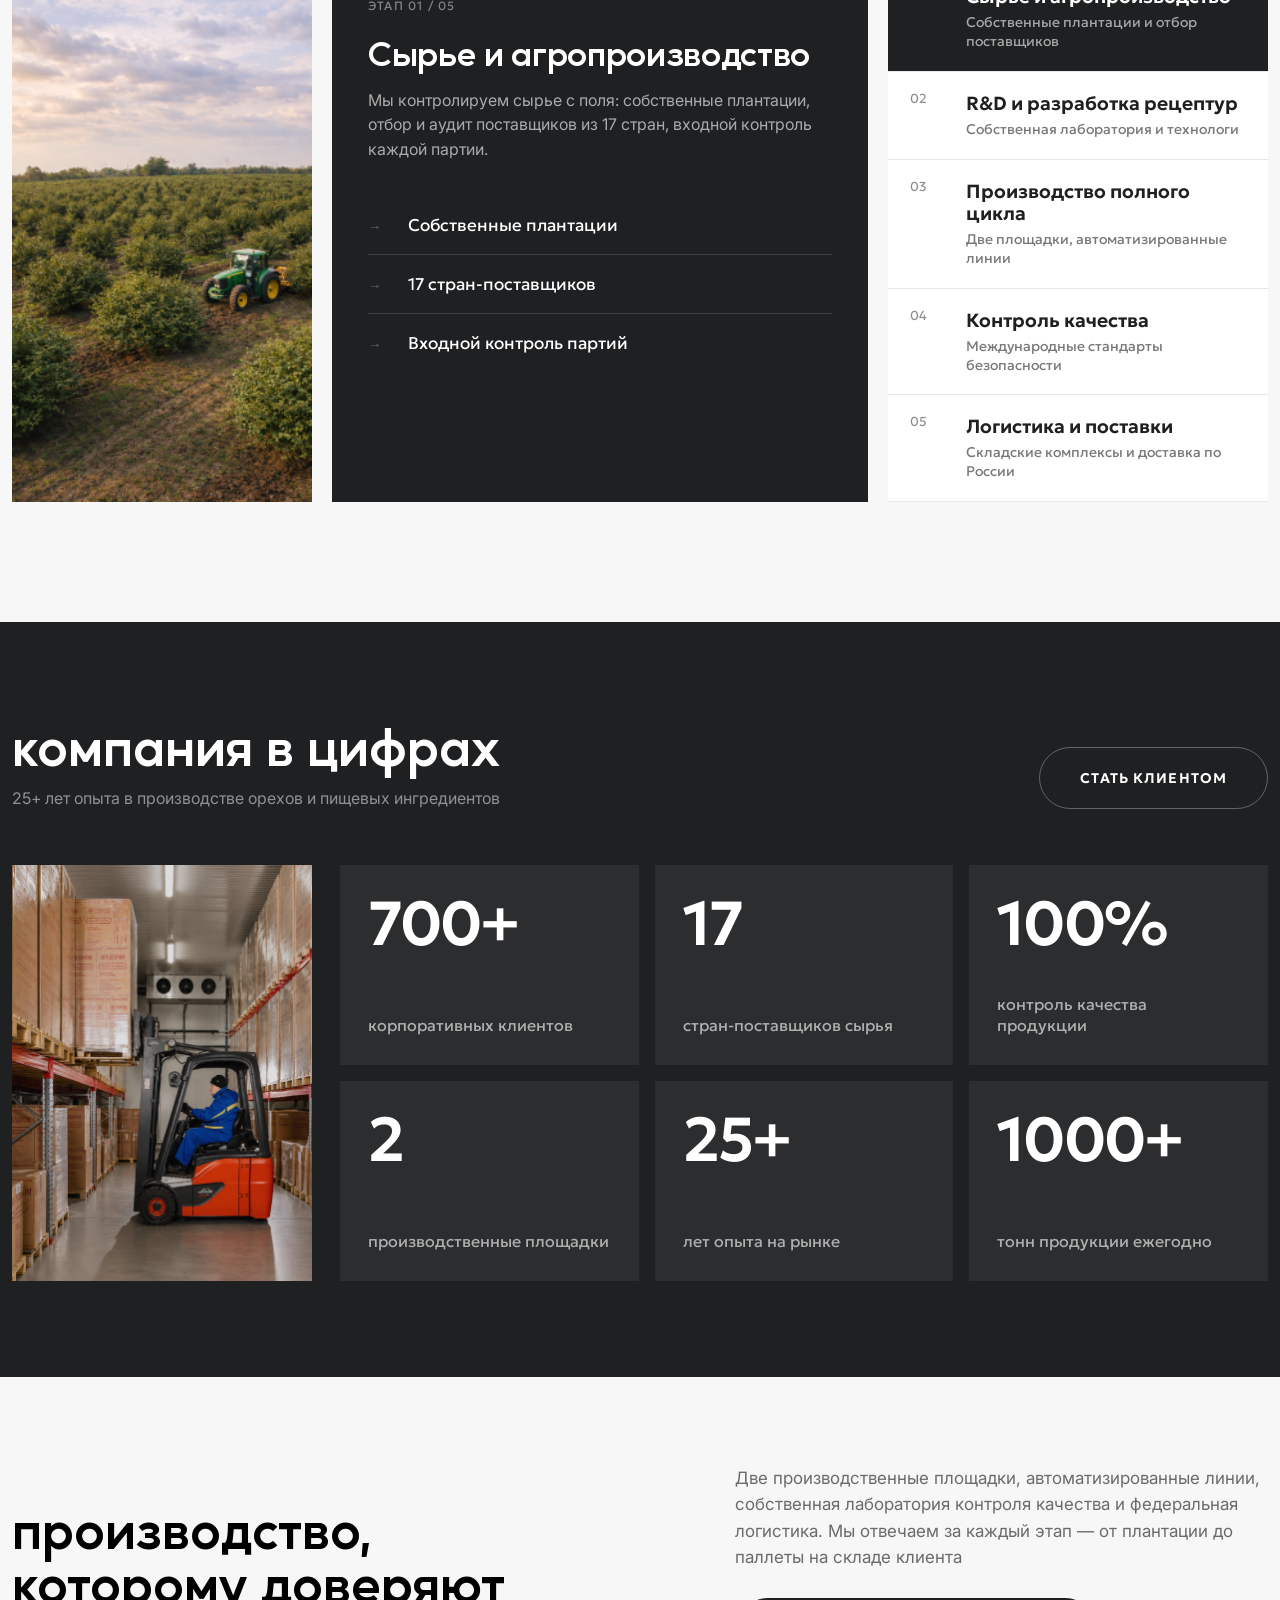
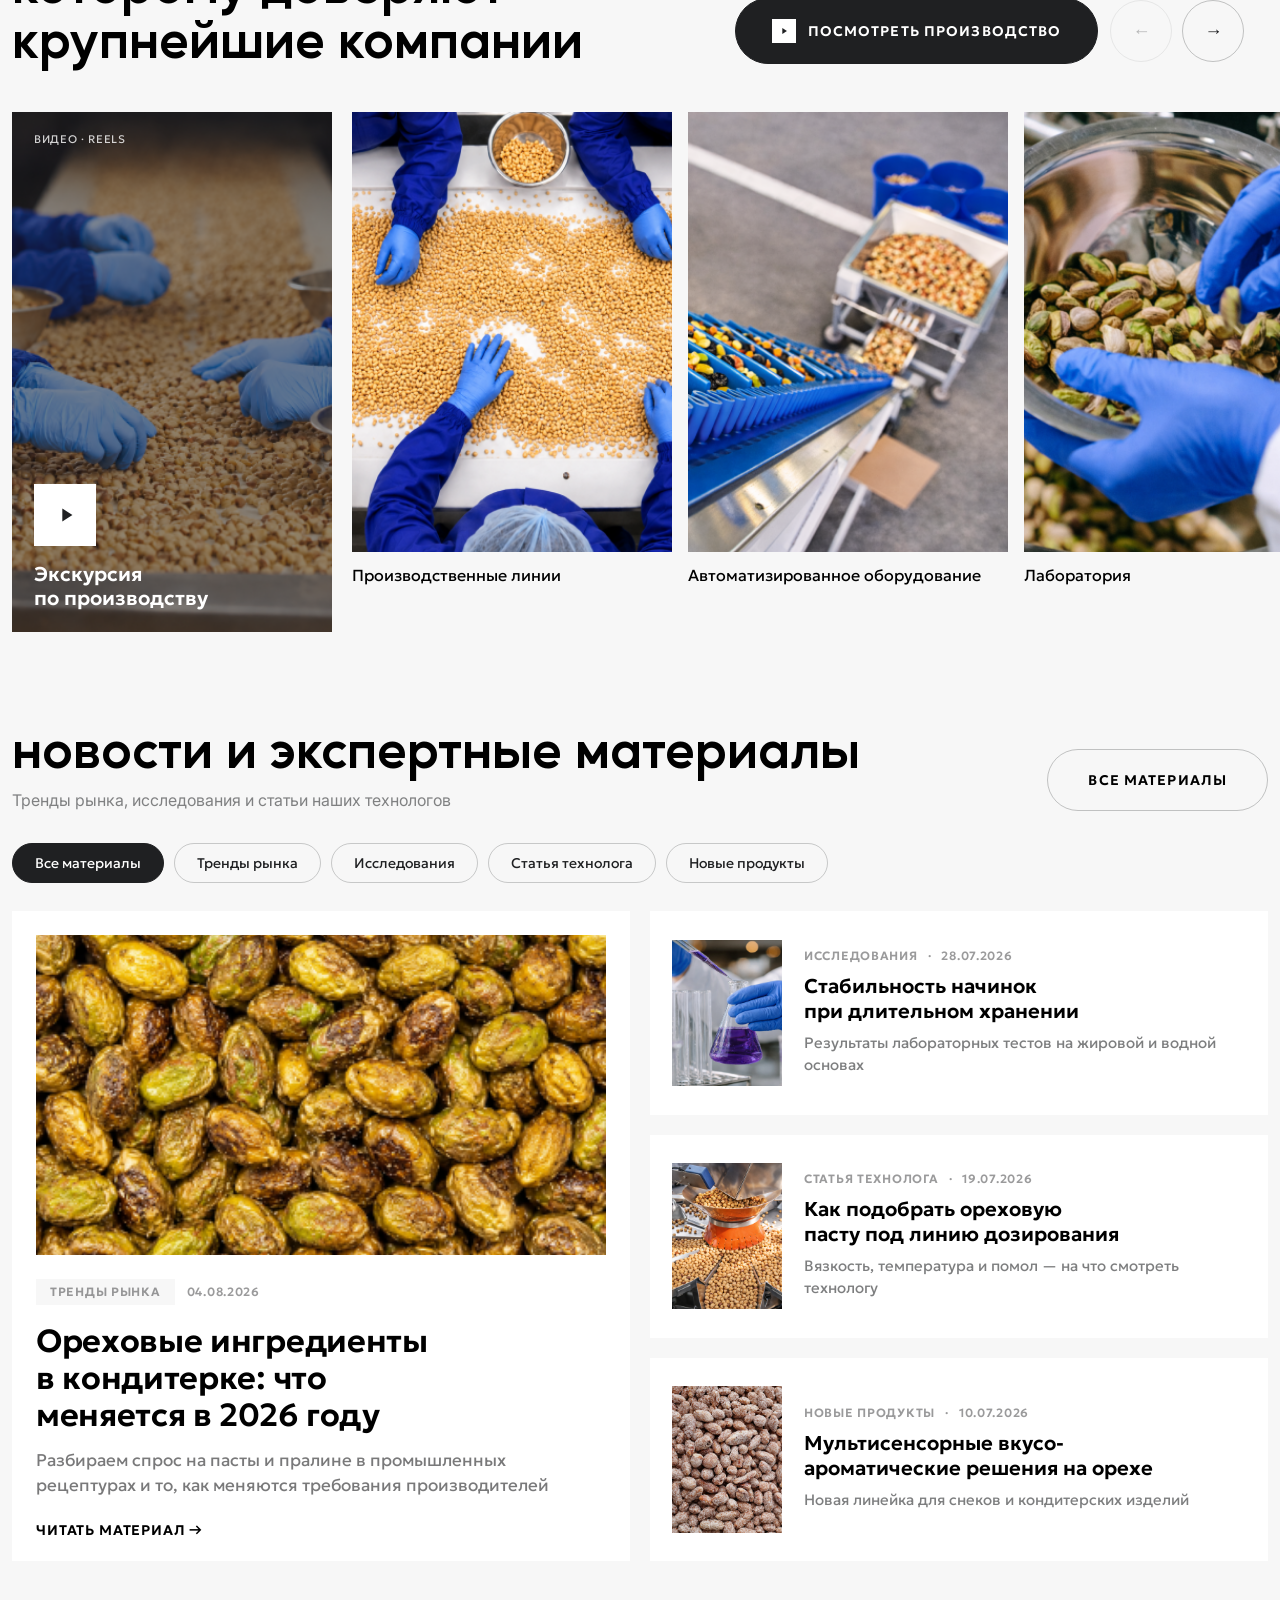
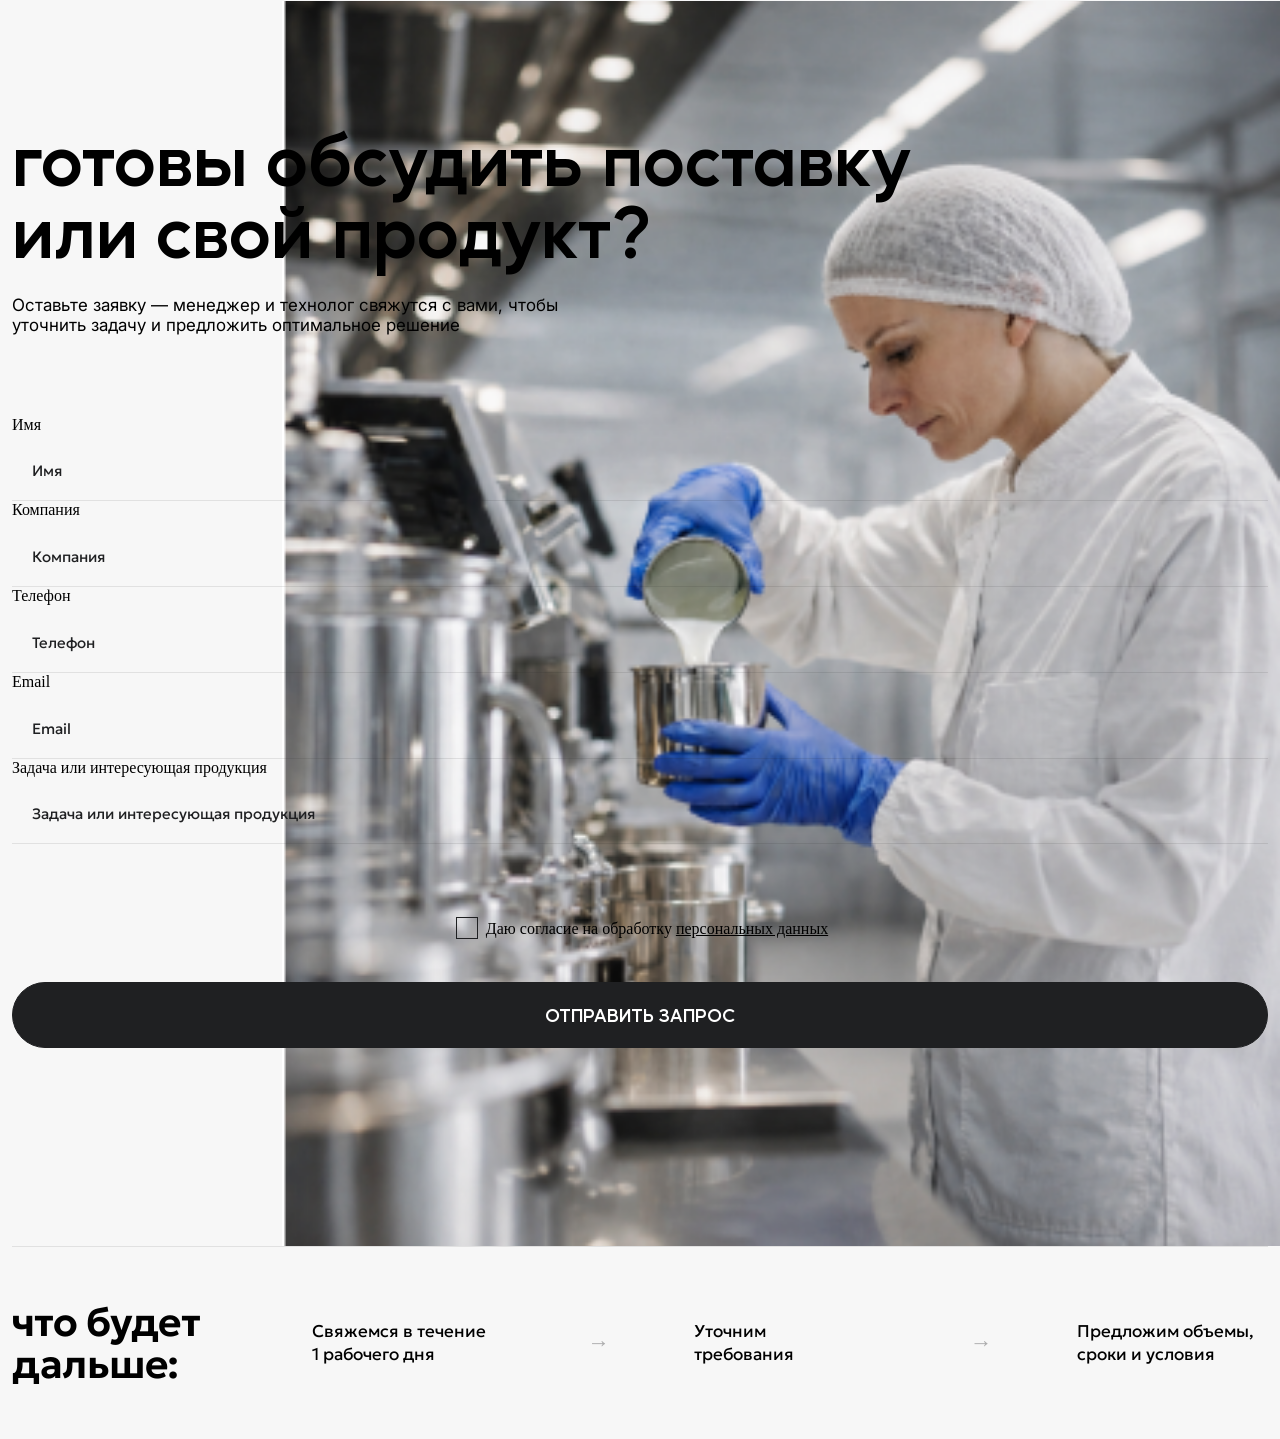
==== commit 324c0a49: "update fonts index.html" ====
--- a/index.html
+++ b/index.html
@@ -7,7 +7,7 @@
   <link rel="stylesheet" href="css/bootstrap.min.css">
   <link rel="stylesheet" href="css/swiper.bundle.min.css">
   <link rel="stylesheet" href="css/fancybox.min.css">
-  <link rel="stylesheet" href="css/index.css">
+  <link rel="stylesheet" href="css/main.css">
   <title>ОРЕХПРОМ — производитель орехов и пищевых ингредиентов для бизнеса</title>
 </head>
 
--- a/css/main.css
+++ b/css/main.css
@@ -0,0 +1,8112 @@
+@charset "UTF-8";
+.align-baseline {
+  vertical-align: baseline !important;
+}
+
+.align-top {
+  vertical-align: top !important;
+}
+
+.align-middle {
+  vertical-align: middle !important;
+}
+
+.align-bottom {
+  vertical-align: bottom !important;
+}
+
+.align-text-bottom {
+  vertical-align: text-bottom !important;
+}
+
+.align-text-top {
+  vertical-align: text-top !important;
+}
+
+.float-start {
+  float: left !important;
+}
+
+.float-end {
+  float: right !important;
+}
+
+.float-none {
+  float: none !important;
+}
+
+.object-fit-contain {
+  object-fit: contain !important;
+}
+
+.object-fit-cover {
+  object-fit: cover !important;
+}
+
+.object-fit-fill {
+  object-fit: fill !important;
+}
+
+.object-fit-scale {
+  object-fit: scale-down !important;
+}
+
+.object-fit-none {
+  object-fit: none !important;
+}
+
+.opacity-0 {
+  opacity: 0 !important;
+}
+
+.opacity-25 {
+  opacity: 0.25 !important;
+}
+
+.opacity-50 {
+  opacity: 0.5 !important;
+}
+
+.opacity-75 {
+  opacity: 0.75 !important;
+}
+
+.opacity-100 {
+  opacity: 1 !important;
+}
+
+.overflow-auto {
+  overflow: auto !important;
+}
+
+.overflow-hidden {
+  overflow: hidden !important;
+}
+
+.overflow-visible {
+  overflow: visible !important;
+}
+
+.overflow-scroll {
+  overflow: scroll !important;
+}
+
+.overflow-x-auto {
+  overflow-x: auto !important;
+}
+
+.overflow-x-hidden {
+  overflow-x: hidden !important;
+}
+
+.overflow-x-visible {
+  overflow-x: visible !important;
+}
+
+.overflow-x-scroll {
+  overflow-x: scroll !important;
+}
+
+.overflow-y-auto {
+  overflow-y: auto !important;
+}
+
+.overflow-y-hidden {
+  overflow-y: hidden !important;
+}
+
+.overflow-y-visible {
+  overflow-y: visible !important;
+}
+
+.overflow-y-scroll {
+  overflow-y: scroll !important;
+}
+
+.d-inline {
+  display: inline !important;
+}
+
+.d-inline-block {
+  display: inline-block !important;
+}
+
+.d-block {
+  display: block !important;
+}
+
+.d-grid {
+  display: grid !important;
+}
+
+.d-inline-grid {
+  display: inline-grid !important;
+}
+
+.d-table {
+  display: table !important;
+}
+
+.d-table-row {
+  display: table-row !important;
+}
+
+.d-table-cell {
+  display: table-cell !important;
+}
+
+.d-flex {
+  display: flex !important;
+}
+
+.d-inline-flex {
+  display: inline-flex !important;
+}
+
+.d-none {
+  display: none !important;
+}
+
+.shadow {
+  box-shadow: var(--bs-box-shadow) !important;
+}
+
+.shadow-sm {
+  box-shadow: var(--bs-box-shadow-sm) !important;
+}
+
+.shadow-lg {
+  box-shadow: var(--bs-box-shadow-lg) !important;
+}
+
+.shadow-none {
+  box-shadow: none !important;
+}
+
+.focus-ring-primary {
+  --bs-focus-ring-color: rgba(var(--bs-primary-rgb), var(--bs-focus-ring-opacity));
+}
+
+.focus-ring-secondary {
+  --bs-focus-ring-color: rgba(var(--bs-secondary-rgb), var(--bs-focus-ring-opacity));
+}
+
+.focus-ring-success {
+  --bs-focus-ring-color: rgba(var(--bs-success-rgb), var(--bs-focus-ring-opacity));
+}
+
+.focus-ring-info {
+  --bs-focus-ring-color: rgba(var(--bs-info-rgb), var(--bs-focus-ring-opacity));
+}
+
+.focus-ring-warning {
+  --bs-focus-ring-color: rgba(var(--bs-warning-rgb), var(--bs-focus-ring-opacity));
+}
+
+.focus-ring-danger {
+  --bs-focus-ring-color: rgba(var(--bs-danger-rgb), var(--bs-focus-ring-opacity));
+}
+
+.focus-ring-light {
+  --bs-focus-ring-color: rgba(var(--bs-light-rgb), var(--bs-focus-ring-opacity));
+}
+
+.focus-ring-dark {
+  --bs-focus-ring-color: rgba(var(--bs-dark-rgb), var(--bs-focus-ring-opacity));
+}
+
+.position-static {
+  position: static !important;
+}
+
+.position-relative {
+  position: relative !important;
+}
+
+.position-absolute {
+  position: absolute !important;
+}
+
+.position-fixed {
+  position: fixed !important;
+}
+
+.position-sticky {
+  position: sticky !important;
+}
+
+.top-0 {
+  top: 0 !important;
+}
+
+.top-50 {
+  top: 50% !important;
+}
+
+.top-100 {
+  top: 100% !important;
+}
+
+.bottom-0 {
+  bottom: 0 !important;
+}
+
+.bottom-50 {
+  bottom: 50% !important;
+}
+
+.bottom-100 {
+  bottom: 100% !important;
+}
+
+.start-0 {
+  left: 0 !important;
+}
+
+.start-50 {
+  left: 50% !important;
+}
+
+.start-100 {
+  left: 100% !important;
+}
+
+.end-0 {
+  right: 0 !important;
+}
+
+.end-50 {
+  right: 50% !important;
+}
+
+.end-100 {
+  right: 100% !important;
+}
+
+.translate-middle {
+  transform: translate(-50%, -50%) !important;
+}
+
+.translate-middle-x {
+  transform: translateX(-50%) !important;
+}
+
+.translate-middle-y {
+  transform: translateY(-50%) !important;
+}
+
+.border {
+  border: var(--bs-border-width) var(--bs-border-style) var(--bs-border-color) !important;
+}
+
+.border-0 {
+  border: 0 !important;
+}
+
+.border-top {
+  border-top: var(--bs-border-width) var(--bs-border-style) var(--bs-border-color) !important;
+}
+
+.border-top-0 {
+  border-top: 0 !important;
+}
+
+.border-end {
+  border-right: var(--bs-border-width) var(--bs-border-style) var(--bs-border-color) !important;
+}
+
+.border-end-0 {
+  border-right: 0 !important;
+}
+
+.border-bottom {
+  border-bottom: var(--bs-border-width) var(--bs-border-style) var(--bs-border-color) !important;
+}
+
+.border-bottom-0 {
+  border-bottom: 0 !important;
+}
+
+.border-start {
+  border-left: var(--bs-border-width) var(--bs-border-style) var(--bs-border-color) !important;
+}
+
+.border-start-0 {
+  border-left: 0 !important;
+}
+
+.border-primary {
+  --bs-border-opacity: 1;
+  border-color: rgba(var(--bs-primary-rgb), var(--bs-border-opacity)) !important;
+}
+
+.border-secondary {
+  --bs-border-opacity: 1;
+  border-color: rgba(var(--bs-secondary-rgb), var(--bs-border-opacity)) !important;
+}
+
+.border-success {
+  --bs-border-opacity: 1;
+  border-color: rgba(var(--bs-success-rgb), var(--bs-border-opacity)) !important;
+}
+
+.border-info {
+  --bs-border-opacity: 1;
+  border-color: rgba(var(--bs-info-rgb), var(--bs-border-opacity)) !important;
+}
+
+.border-warning {
+  --bs-border-opacity: 1;
+  border-color: rgba(var(--bs-warning-rgb), var(--bs-border-opacity)) !important;
+}
+
+.border-danger {
+  --bs-border-opacity: 1;
+  border-color: rgba(var(--bs-danger-rgb), var(--bs-border-opacity)) !important;
+}
+
+.border-light {
+  --bs-border-opacity: 1;
+  border-color: rgba(var(--bs-light-rgb), var(--bs-border-opacity)) !important;
+}
+
+.border-dark {
+  --bs-border-opacity: 1;
+  border-color: rgba(var(--bs-dark-rgb), var(--bs-border-opacity)) !important;
+}
+
+.border-black {
+  --bs-border-opacity: 1;
+  border-color: rgba(var(--bs-black-rgb), var(--bs-border-opacity)) !important;
+}
+
+.border-white {
+  --bs-border-opacity: 1;
+  border-color: rgba(var(--bs-white-rgb), var(--bs-border-opacity)) !important;
+}
+
+.border-primary-subtle {
+  border-color: var(--bs-primary-border-subtle) !important;
+}
+
+.border-secondary-subtle {
+  border-color: var(--bs-secondary-border-subtle) !important;
+}
+
+.border-success-subtle {
+  border-color: var(--bs-success-border-subtle) !important;
+}
+
+.border-info-subtle {
+  border-color: var(--bs-info-border-subtle) !important;
+}
+
+.border-warning-subtle {
+  border-color: var(--bs-warning-border-subtle) !important;
+}
+
+.border-danger-subtle {
+  border-color: var(--bs-danger-border-subtle) !important;
+}
+
+.border-light-subtle {
+  border-color: var(--bs-light-border-subtle) !important;
+}
+
+.border-dark-subtle {
+  border-color: var(--bs-dark-border-subtle) !important;
+}
+
+.border-1 {
+  border-width: 1px !important;
+}
+
+.border-2 {
+  border-width: 2px !important;
+}
+
+.border-3 {
+  border-width: 3px !important;
+}
+
+.border-4 {
+  border-width: 4px !important;
+}
+
+.border-5 {
+  border-width: 5px !important;
+}
+
+.border-opacity-10 {
+  --bs-border-opacity: 0.1;
+}
+
+.border-opacity-25 {
+  --bs-border-opacity: 0.25;
+}
+
+.border-opacity-50 {
+  --bs-border-opacity: 0.5;
+}
+
+.border-opacity-75 {
+  --bs-border-opacity: 0.75;
+}
+
+.border-opacity-100 {
+  --bs-border-opacity: 1;
+}
+
+.w-25 {
+  width: 25% !important;
+}
+
+.w-50 {
+  width: 50% !important;
+}
+
+.w-75 {
+  width: 75% !important;
+}
+
+.w-100 {
+  width: 100% !important;
+}
+
+.w-auto {
+  width: auto !important;
+}
+
+.mw-100 {
+  max-width: 100% !important;
+}
+
+.vw-100 {
+  width: 100vw !important;
+}
+
+.min-vw-100 {
+  min-width: 100vw !important;
+}
+
+.h-25 {
+  height: 25% !important;
+}
+
+.h-50 {
+  height: 50% !important;
+}
+
+.h-75 {
+  height: 75% !important;
+}
+
+.h-100 {
+  height: 100% !important;
+}
+
+.h-auto {
+  height: auto !important;
+}
+
+.mh-100 {
+  max-height: 100% !important;
+}
+
+.vh-100 {
+  height: 100vh !important;
+}
+
+.min-vh-100 {
+  min-height: 100vh !important;
+}
+
+.flex-fill {
+  flex: 1 1 auto !important;
+}
+
+.flex-row {
+  flex-direction: row !important;
+}
+
+.flex-column {
+  flex-direction: column !important;
+}
+
+.flex-row-reverse {
+  flex-direction: row-reverse !important;
+}
+
+.flex-column-reverse {
+  flex-direction: column-reverse !important;
+}
+
+.flex-grow-0 {
+  flex-grow: 0 !important;
+}
+
+.flex-grow-1 {
+  flex-grow: 1 !important;
+}
+
+.flex-shrink-0 {
+  flex-shrink: 0 !important;
+}
+
+.flex-shrink-1 {
+  flex-shrink: 1 !important;
+}
+
+.flex-wrap {
+  flex-wrap: wrap !important;
+}
+
+.flex-nowrap {
+  flex-wrap: nowrap !important;
+}
+
+.flex-wrap-reverse {
+  flex-wrap: wrap-reverse !important;
+}
+
+.justify-content-start {
+  justify-content: flex-start !important;
+}
+
+.justify-content-end {
+  justify-content: flex-end !important;
+}
+
+.justify-content-center {
+  justify-content: center !important;
+}
+
+.justify-content-between {
+  justify-content: space-between !important;
+}
+
+.justify-content-around {
+  justify-content: space-around !important;
+}
+
+.justify-content-evenly {
+  justify-content: space-evenly !important;
+}
+
+.align-items-start {
+  align-items: flex-start !important;
+}
+
+.align-items-end {
+  align-items: flex-end !important;
+}
+
+.align-items-center {
+  align-items: center !important;
+}
+
+.align-items-baseline {
+  align-items: baseline !important;
+}
+
+.align-items-stretch {
+  align-items: stretch !important;
+}
+
+.align-content-start {
+  align-content: flex-start !important;
+}
+
+.align-content-end {
+  align-content: flex-end !important;
+}
+
+.align-content-center {
+  align-content: center !important;
+}
+
+.align-content-between {
+  align-content: space-between !important;
+}
+
+.align-content-around {
+  align-content: space-around !important;
+}
+
+.align-content-stretch {
+  align-content: stretch !important;
+}
+
+.align-self-auto {
+  align-self: auto !important;
+}
+
+.align-self-start {
+  align-self: flex-start !important;
+}
+
+.align-self-end {
+  align-self: flex-end !important;
+}
+
+.align-self-center {
+  align-self: center !important;
+}
+
+.align-self-baseline {
+  align-self: baseline !important;
+}
+
+.align-self-stretch {
+  align-self: stretch !important;
+}
+
+.order-first {
+  order: -1 !important;
+}
+
+.order-0 {
+  order: 0 !important;
+}
+
+.order-1 {
+  order: 1 !important;
+}
+
+.order-2 {
+  order: 2 !important;
+}
+
+.order-3 {
+  order: 3 !important;
+}
+
+.order-4 {
+  order: 4 !important;
+}
+
+.order-5 {
+  order: 5 !important;
+}
+
+.order-last {
+  order: 6 !important;
+}
+
+.m-0 {
+  margin: 0 !important;
+}
+
+.m-1 {
+  margin: 0.25rem !important;
+}
+
+.m-2 {
+  margin: 0.5rem !important;
+}
+
+.m-3 {
+  margin: 1rem !important;
+}
+
+.m-4 {
+  margin: 1.5rem !important;
+}
+
+.m-5 {
+  margin: 3rem !important;
+}
+
+.m-auto {
+  margin: auto !important;
+}
+
+.mx-0 {
+  margin-right: 0 !important;
+  margin-left: 0 !important;
+}
+
+.mx-1 {
+  margin-right: 0.25rem !important;
+  margin-left: 0.25rem !important;
+}
+
+.mx-2 {
+  margin-right: 0.5rem !important;
+  margin-left: 0.5rem !important;
+}
+
+.mx-3 {
+  margin-right: 1rem !important;
+  margin-left: 1rem !important;
+}
+
+.mx-4 {
+  margin-right: 1.5rem !important;
+  margin-left: 1.5rem !important;
+}
+
+.mx-5 {
+  margin-right: 3rem !important;
+  margin-left: 3rem !important;
+}
+
+.mx-auto {
+  margin-right: auto !important;
+  margin-left: auto !important;
+}
+
+.my-0 {
+  margin-top: 0 !important;
+  margin-bottom: 0 !important;
+}
+
+.my-1 {
+  margin-top: 0.25rem !important;
+  margin-bottom: 0.25rem !important;
+}
+
+.my-2 {
+  margin-top: 0.5rem !important;
+  margin-bottom: 0.5rem !important;
+}
+
+.my-3 {
+  margin-top: 1rem !important;
+  margin-bottom: 1rem !important;
+}
+
+.my-4 {
+  margin-top: 1.5rem !important;
+  margin-bottom: 1.5rem !important;
+}
+
+.my-5 {
+  margin-top: 3rem !important;
+  margin-bottom: 3rem !important;
+}
+
+.my-auto {
+  margin-top: auto !important;
+  margin-bottom: auto !important;
+}
+
+.mt-0 {
+  margin-top: 0 !important;
+}
+
+.mt-1 {
+  margin-top: 0.25rem !important;
+}
+
+.mt-2 {
+  margin-top: 0.5rem !important;
+}
+
+.mt-3 {
+  margin-top: 1rem !important;
+}
+
+.mt-4 {
+  margin-top: 1.5rem !important;
+}
+
+.mt-5 {
+  margin-top: 3rem !important;
+}
+
+.mt-auto {
+  margin-top: auto !important;
+}
+
+.me-0 {
+  margin-right: 0 !important;
+}
+
+.me-1 {
+  margin-right: 0.25rem !important;
+}
+
+.me-2 {
+  margin-right: 0.5rem !important;
+}
+
+.me-3 {
+  margin-right: 1rem !important;
+}
+
+.me-4 {
+  margin-right: 1.5rem !important;
+}
+
+.me-5 {
+  margin-right: 3rem !important;
+}
+
+.me-auto {
+  margin-right: auto !important;
+}
+
+.mb-0 {
+  margin-bottom: 0 !important;
+}
+
+.mb-1 {
+  margin-bottom: 0.25rem !important;
+}
+
+.mb-2 {
+  margin-bottom: 0.5rem !important;
+}
+
+.mb-3 {
+  margin-bottom: 1rem !important;
+}
+
+.mb-4 {
+  margin-bottom: 1.5rem !important;
+}
+
+.mb-5 {
+  margin-bottom: 3rem !important;
+}
+
+.mb-auto {
+  margin-bottom: auto !important;
+}
+
+.ms-0 {
+  margin-left: 0 !important;
+}
+
+.ms-1 {
+  margin-left: 0.25rem !important;
+}
+
+.ms-2 {
+  margin-left: 0.5rem !important;
+}
+
+.ms-3 {
+  margin-left: 1rem !important;
+}
+
+.ms-4 {
+  margin-left: 1.5rem !important;
+}
+
+.ms-5 {
+  margin-left: 3rem !important;
+}
+
+.ms-auto {
+  margin-left: auto !important;
+}
+
+.p-0 {
+  padding: 0 !important;
+}
+
+.p-1 {
+  padding: 0.25rem !important;
+}
+
+.p-2 {
+  padding: 0.5rem !important;
+}
+
+.p-3 {
+  padding: 1rem !important;
+}
+
+.p-4 {
+  padding: 1.5rem !important;
+}
+
+.p-5 {
+  padding: 3rem !important;
+}
+
+.px-0 {
+  padding-right: 0 !important;
+  padding-left: 0 !important;
+}
+
+.px-1 {
+  padding-right: 0.25rem !important;
+  padding-left: 0.25rem !important;
+}
+
+.px-2 {
+  padding-right: 0.5rem !important;
+  padding-left: 0.5rem !important;
+}
+
+.px-3 {
+  padding-right: 1rem !important;
+  padding-left: 1rem !important;
+}
+
+.px-4 {
+  padding-right: 1.5rem !important;
+  padding-left: 1.5rem !important;
+}
+
+.px-5 {
+  padding-right: 3rem !important;
+  padding-left: 3rem !important;
+}
+
+.py-0 {
+  padding-top: 0 !important;
+  padding-bottom: 0 !important;
+}
+
+.py-1 {
+  padding-top: 0.25rem !important;
+  padding-bottom: 0.25rem !important;
+}
+
+.py-2 {
+  padding-top: 0.5rem !important;
+  padding-bottom: 0.5rem !important;
+}
+
+.py-3 {
+  padding-top: 1rem !important;
+  padding-bottom: 1rem !important;
+}
+
+.py-4 {
+  padding-top: 1.5rem !important;
+  padding-bottom: 1.5rem !important;
+}
+
+.py-5 {
+  padding-top: 3rem !important;
+  padding-bottom: 3rem !important;
+}
+
+.pt-0 {
+  padding-top: 0 !important;
+}
+
+.pt-1 {
+  padding-top: 0.25rem !important;
+}
+
+.pt-2 {
+  padding-top: 0.5rem !important;
+}
+
+.pt-3 {
+  padding-top: 1rem !important;
+}
+
+.pt-4 {
+  padding-top: 1.5rem !important;
+}
+
+.pt-5 {
+  padding-top: 3rem !important;
+}
+
+.pe-0 {
+  padding-right: 0 !important;
+}
+
+.pe-1 {
+  padding-right: 0.25rem !important;
+}
+
+.pe-2 {
+  padding-right: 0.5rem !important;
+}
+
+.pe-3 {
+  padding-right: 1rem !important;
+}
+
+.pe-4 {
+  padding-right: 1.5rem !important;
+}
+
+.pe-5 {
+  padding-right: 3rem !important;
+}
+
+.pb-0 {
+  padding-bottom: 0 !important;
+}
+
+.pb-1 {
+  padding-bottom: 0.25rem !important;
+}
+
+.pb-2 {
+  padding-bottom: 0.5rem !important;
+}
+
+.pb-3 {
+  padding-bottom: 1rem !important;
+}
+
+.pb-4 {
+  padding-bottom: 1.5rem !important;
+}
+
+.pb-5 {
+  padding-bottom: 3rem !important;
+}
+
+.ps-0 {
+  padding-left: 0 !important;
+}
+
+.ps-1 {
+  padding-left: 0.25rem !important;
+}
+
+.ps-2 {
+  padding-left: 0.5rem !important;
+}
+
+.ps-3 {
+  padding-left: 1rem !important;
+}
+
+.ps-4 {
+  padding-left: 1.5rem !important;
+}
+
+.ps-5 {
+  padding-left: 3rem !important;
+}
+
+.gap-0 {
+  gap: 0 !important;
+}
+
+.gap-1 {
+  gap: 0.25rem !important;
+}
+
+.gap-2 {
+  gap: 0.5rem !important;
+}
+
+.gap-3 {
+  gap: 1rem !important;
+}
+
+.gap-4 {
+  gap: 1.5rem !important;
+}
+
+.gap-5 {
+  gap: 3rem !important;
+}
+
+.row-gap-0 {
+  row-gap: 0 !important;
+}
+
+.row-gap-1 {
+  row-gap: 0.25rem !important;
+}
+
+.row-gap-2 {
+  row-gap: 0.5rem !important;
+}
+
+.row-gap-3 {
+  row-gap: 1rem !important;
+}
+
+.row-gap-4 {
+  row-gap: 1.5rem !important;
+}
+
+.row-gap-5 {
+  row-gap: 3rem !important;
+}
+
+.column-gap-0 {
+  column-gap: 0 !important;
+}
+
+.column-gap-1 {
+  column-gap: 0.25rem !important;
+}
+
+.column-gap-2 {
+  column-gap: 0.5rem !important;
+}
+
+.column-gap-3 {
+  column-gap: 1rem !important;
+}
+
+.column-gap-4 {
+  column-gap: 1.5rem !important;
+}
+
+.column-gap-5 {
+  column-gap: 3rem !important;
+}
+
+.font-monospace {
+  font-family: var(--bs-font-monospace) !important;
+}
+
+.fs-1 {
+  font-size: calc(1.375rem + 1.5vw) !important;
+}
+
+.fs-2 {
+  font-size: calc(1.325rem + 0.9vw) !important;
+}
+
+.fs-3 {
+  font-size: calc(1.3rem + 0.6vw) !important;
+}
+
+.fs-4 {
+  font-size: calc(1.275rem + 0.3vw) !important;
+}
+
+.fs-5 {
+  font-size: 1.25rem !important;
+}
+
+.fs-6 {
+  font-size: 1rem !important;
+}
+
+.fst-italic {
+  font-style: italic !important;
+}
+
+.fst-normal {
+  font-style: normal !important;
+}
+
+.fw-lighter {
+  font-weight: lighter !important;
+}
+
+.fw-light {
+  font-weight: 300 !important;
+}
+
+.fw-normal {
+  font-weight: 400 !important;
+}
+
+.fw-medium {
+  font-weight: 500 !important;
+}
+
+.fw-semibold {
+  font-weight: 600 !important;
+}
+
+.fw-bold {
+  font-weight: 700 !important;
+}
+
+.fw-bolder {
+  font-weight: bolder !important;
+}
+
+.lh-1 {
+  line-height: 1 !important;
+}
+
+.lh-sm {
+  line-height: 1.25 !important;
+}
+
+.lh-base {
+  line-height: 1.5 !important;
+}
+
+.lh-lg {
+  line-height: 2 !important;
+}
+
+.text-start {
+  text-align: left !important;
+}
+
+.text-end {
+  text-align: right !important;
+}
+
+.text-center {
+  text-align: center !important;
+}
+
+.text-decoration-none {
+  text-decoration: none !important;
+}
+
+.text-decoration-underline {
+  text-decoration: underline !important;
+}
+
+.text-decoration-line-through {
+  text-decoration: line-through !important;
+}
+
+.text-lowercase {
+  text-transform: lowercase !important;
+}
+
+.text-uppercase {
+  text-transform: uppercase !important;
+}
+
+.text-capitalize {
+  text-transform: capitalize !important;
+}
+
+.text-wrap {
+  white-space: normal !important;
+}
+
+.text-nowrap {
+  white-space: nowrap !important;
+}
+
+/* rtl:begin:remove */
+.text-break {
+  word-wrap: break-word !important;
+  word-break: break-word !important;
+}
+
+/* rtl:end:remove */
+.text-primary {
+  --bs-text-opacity: 1;
+  color: rgba(var(--bs-primary-rgb), var(--bs-text-opacity)) !important;
+}
+
+.text-secondary {
+  --bs-text-opacity: 1;
+  color: rgba(var(--bs-secondary-rgb), var(--bs-text-opacity)) !important;
+}
+
+.text-success {
+  --bs-text-opacity: 1;
+  color: rgba(var(--bs-success-rgb), var(--bs-text-opacity)) !important;
+}
+
+.text-info {
+  --bs-text-opacity: 1;
+  color: rgba(var(--bs-info-rgb), var(--bs-text-opacity)) !important;
+}
+
+.text-warning {
+  --bs-text-opacity: 1;
+  color: rgba(var(--bs-warning-rgb), var(--bs-text-opacity)) !important;
+}
+
+.text-danger {
+  --bs-text-opacity: 1;
+  color: rgba(var(--bs-danger-rgb), var(--bs-text-opacity)) !important;
+}
+
+.text-light {
+  --bs-text-opacity: 1;
+  color: rgba(var(--bs-light-rgb), var(--bs-text-opacity)) !important;
+}
+
+.text-dark {
+  --bs-text-opacity: 1;
+  color: rgba(var(--bs-dark-rgb), var(--bs-text-opacity)) !important;
+}
+
+.text-black {
+  --bs-text-opacity: 1;
+  color: rgba(var(--bs-black-rgb), var(--bs-text-opacity)) !important;
+}
+
+.text-white {
+  --bs-text-opacity: 1;
+  color: rgba(var(--bs-white-rgb), var(--bs-text-opacity)) !important;
+}
+
+.text-body {
+  --bs-text-opacity: 1;
+  color: rgba(var(--bs-body-color-rgb), var(--bs-text-opacity)) !important;
+}
+
+.text-muted {
+  --bs-text-opacity: 1;
+  color: var(--bs-secondary-color) !important;
+}
+
+.text-black-50 {
+  --bs-text-opacity: 1;
+  color: rgba(0, 0, 0, 0.5) !important;
+}
+
+.text-white-50 {
+  --bs-text-opacity: 1;
+  color: rgba(255, 255, 255, 0.5) !important;
+}
+
+.text-body-secondary {
+  --bs-text-opacity: 1;
+  color: var(--bs-secondary-color) !important;
+}
+
+.text-body-tertiary {
+  --bs-text-opacity: 1;
+  color: var(--bs-tertiary-color) !important;
+}
+
+.text-body-emphasis {
+  --bs-text-opacity: 1;
+  color: var(--bs-emphasis-color) !important;
+}
+
+.text-reset {
+  --bs-text-opacity: 1;
+  color: inherit !important;
+}
+
+.text-opacity-25 {
+  --bs-text-opacity: 0.25;
+}
+
+.text-opacity-50 {
+  --bs-text-opacity: 0.5;
+}
+
+.text-opacity-75 {
+  --bs-text-opacity: 0.75;
+}
+
+.text-opacity-100 {
+  --bs-text-opacity: 1;
+}
+
+.text-primary-emphasis {
+  color: var(--bs-primary-text-emphasis) !important;
+}
+
+.text-secondary-emphasis {
+  color: var(--bs-secondary-text-emphasis) !important;
+}
+
+.text-success-emphasis {
+  color: var(--bs-success-text-emphasis) !important;
+}
+
+.text-info-emphasis {
+  color: var(--bs-info-text-emphasis) !important;
+}
+
+.text-warning-emphasis {
+  color: var(--bs-warning-text-emphasis) !important;
+}
+
+.text-danger-emphasis {
+  color: var(--bs-danger-text-emphasis) !important;
+}
+
+.text-light-emphasis {
+  color: var(--bs-light-text-emphasis) !important;
+}
+
+.text-dark-emphasis {
+  color: var(--bs-dark-text-emphasis) !important;
+}
+
+.link-opacity-10 {
+  --bs-link-opacity: 0.1;
+}
+
+.link-opacity-10-hover:hover {
+  --bs-link-opacity: 0.1;
+}
+
+.link-opacity-25 {
+  --bs-link-opacity: 0.25;
+}
+
+.link-opacity-25-hover:hover {
+  --bs-link-opacity: 0.25;
+}
+
+.link-opacity-50 {
+  --bs-link-opacity: 0.5;
+}
+
+.link-opacity-50-hover:hover {
+  --bs-link-opacity: 0.5;
+}
+
+.link-opacity-75 {
+  --bs-link-opacity: 0.75;
+}
+
+.link-opacity-75-hover:hover {
+  --bs-link-opacity: 0.75;
+}
+
+.link-opacity-100 {
+  --bs-link-opacity: 1;
+}
+
+.link-opacity-100-hover:hover {
+  --bs-link-opacity: 1;
+}
+
+.link-offset-1 {
+  text-underline-offset: 0.125em !important;
+}
+
+.link-offset-1-hover:hover {
+  text-underline-offset: 0.125em !important;
+}
+
+.link-offset-2 {
+  text-underline-offset: 0.25em !important;
+}
+
+.link-offset-2-hover:hover {
+  text-underline-offset: 0.25em !important;
+}
+
+.link-offset-3 {
+  text-underline-offset: 0.375em !important;
+}
+
+.link-offset-3-hover:hover {
+  text-underline-offset: 0.375em !important;
+}
+
+.link-underline-primary {
+  --bs-link-underline-opacity: 1;
+  text-decoration-color: rgba(var(--bs-primary-rgb), var(--bs-link-underline-opacity)) !important;
+}
+
+.link-underline-secondary {
+  --bs-link-underline-opacity: 1;
+  text-decoration-color: rgba(var(--bs-secondary-rgb), var(--bs-link-underline-opacity)) !important;
+}
+
+.link-underline-success {
+  --bs-link-underline-opacity: 1;
+  text-decoration-color: rgba(var(--bs-success-rgb), var(--bs-link-underline-opacity)) !important;
+}
+
+.link-underline-info {
+  --bs-link-underline-opacity: 1;
+  text-decoration-color: rgba(var(--bs-info-rgb), var(--bs-link-underline-opacity)) !important;
+}
+
+.link-underline-warning {
+  --bs-link-underline-opacity: 1;
+  text-decoration-color: rgba(var(--bs-warning-rgb), var(--bs-link-underline-opacity)) !important;
+}
+
+.link-underline-danger {
+  --bs-link-underline-opacity: 1;
+  text-decoration-color: rgba(var(--bs-danger-rgb), var(--bs-link-underline-opacity)) !important;
+}
+
+.link-underline-light {
+  --bs-link-underline-opacity: 1;
+  text-decoration-color: rgba(var(--bs-light-rgb), var(--bs-link-underline-opacity)) !important;
+}
+
+.link-underline-dark {
+  --bs-link-underline-opacity: 1;
+  text-decoration-color: rgba(var(--bs-dark-rgb), var(--bs-link-underline-opacity)) !important;
+}
+
+.link-underline {
+  --bs-link-underline-opacity: 1;
+  text-decoration-color: rgba(var(--bs-link-color-rgb), var(--bs-link-underline-opacity, 1)) !important;
+}
+
+.link-underline-opacity-0 {
+  --bs-link-underline-opacity: 0;
+}
+
+.link-underline-opacity-0-hover:hover {
+  --bs-link-underline-opacity: 0;
+}
+
+.link-underline-opacity-10 {
+  --bs-link-underline-opacity: 0.1;
+}
+
+.link-underline-opacity-10-hover:hover {
+  --bs-link-underline-opacity: 0.1;
+}
+
+.link-underline-opacity-25 {
+  --bs-link-underline-opacity: 0.25;
+}
+
+.link-underline-opacity-25-hover:hover {
+  --bs-link-underline-opacity: 0.25;
+}
+
+.link-underline-opacity-50 {
+  --bs-link-underline-opacity: 0.5;
+}
+
+.link-underline-opacity-50-hover:hover {
+  --bs-link-underline-opacity: 0.5;
+}
+
+.link-underline-opacity-75 {
+  --bs-link-underline-opacity: 0.75;
+}
+
+.link-underline-opacity-75-hover:hover {
+  --bs-link-underline-opacity: 0.75;
+}
+
+.link-underline-opacity-100 {
+  --bs-link-underline-opacity: 1;
+}
+
+.link-underline-opacity-100-hover:hover {
+  --bs-link-underline-opacity: 1;
+}
+
+.bg-primary {
+  --bs-bg-opacity: 1;
+  background-color: rgba(var(--bs-primary-rgb), var(--bs-bg-opacity)) !important;
+}
+
+.bg-secondary {
+  --bs-bg-opacity: 1;
+  background-color: rgba(var(--bs-secondary-rgb), var(--bs-bg-opacity)) !important;
+}
+
+.bg-success {
+  --bs-bg-opacity: 1;
+  background-color: rgba(var(--bs-success-rgb), var(--bs-bg-opacity)) !important;
+}
+
+.bg-info {
+  --bs-bg-opacity: 1;
+  background-color: rgba(var(--bs-info-rgb), var(--bs-bg-opacity)) !important;
+}
+
+.bg-warning {
+  --bs-bg-opacity: 1;
+  background-color: rgba(var(--bs-warning-rgb), var(--bs-bg-opacity)) !important;
+}
+
+.bg-danger {
+  --bs-bg-opacity: 1;
+  background-color: rgba(var(--bs-danger-rgb), var(--bs-bg-opacity)) !important;
+}
+
+.bg-light {
+  --bs-bg-opacity: 1;
+  background-color: rgba(var(--bs-light-rgb), var(--bs-bg-opacity)) !important;
+}
+
+.bg-dark {
+  --bs-bg-opacity: 1;
+  background-color: rgba(var(--bs-dark-rgb), var(--bs-bg-opacity)) !important;
+}
+
+.bg-black {
+  --bs-bg-opacity: 1;
+  background-color: rgba(var(--bs-black-rgb), var(--bs-bg-opacity)) !important;
+}
+
+.bg-white {
+  --bs-bg-opacity: 1;
+  background-color: rgba(var(--bs-white-rgb), var(--bs-bg-opacity)) !important;
+}
+
+.bg-body {
+  --bs-bg-opacity: 1;
+  background-color: rgba(var(--bs-body-bg-rgb), var(--bs-bg-opacity)) !important;
+}
+
+.bg-transparent {
+  --bs-bg-opacity: 1;
+  background-color: transparent !important;
+}
+
+.bg-body-secondary {
+  --bs-bg-opacity: 1;
+  background-color: rgba(var(--bs-secondary-bg-rgb), var(--bs-bg-opacity)) !important;
+}
+
+.bg-body-tertiary {
+  --bs-bg-opacity: 1;
+  background-color: rgba(var(--bs-tertiary-bg-rgb), var(--bs-bg-opacity)) !important;
+}
+
+.bg-opacity-10 {
+  --bs-bg-opacity: 0.1;
+}
+
+.bg-opacity-25 {
+  --bs-bg-opacity: 0.25;
+}
+
+.bg-opacity-50 {
+  --bs-bg-opacity: 0.5;
+}
+
+.bg-opacity-75 {
+  --bs-bg-opacity: 0.75;
+}
+
+.bg-opacity-100 {
+  --bs-bg-opacity: 1;
+}
+
+.bg-primary-subtle {
+  background-color: var(--bs-primary-bg-subtle) !important;
+}
+
+.bg-secondary-subtle {
+  background-color: var(--bs-secondary-bg-subtle) !important;
+}
+
+.bg-success-subtle {
+  background-color: var(--bs-success-bg-subtle) !important;
+}
+
+.bg-info-subtle {
+  background-color: var(--bs-info-bg-subtle) !important;
+}
+
+.bg-warning-subtle {
+  background-color: var(--bs-warning-bg-subtle) !important;
+}
+
+.bg-danger-subtle {
+  background-color: var(--bs-danger-bg-subtle) !important;
+}
+
+.bg-light-subtle {
+  background-color: var(--bs-light-bg-subtle) !important;
+}
+
+.bg-dark-subtle {
+  background-color: var(--bs-dark-bg-subtle) !important;
+}
+
+.bg-gradient {
+  background-image: var(--bs-gradient) !important;
+}
+
+.user-select-all {
+  user-select: all !important;
+}
+
+.user-select-auto {
+  user-select: auto !important;
+}
+
+.user-select-none {
+  user-select: none !important;
+}
+
+.pe-none {
+  pointer-events: none !important;
+}
+
+.pe-auto {
+  pointer-events: auto !important;
+}
+
+.rounded {
+  border-radius: var(--bs-border-radius) !important;
+}
+
+.rounded-0 {
+  border-radius: 0 !important;
+}
+
+.rounded-1 {
+  border-radius: var(--bs-border-radius-sm) !important;
+}
+
+.rounded-2 {
+  border-radius: var(--bs-border-radius) !important;
+}
+
+.rounded-3 {
+  border-radius: var(--bs-border-radius-lg) !important;
+}
+
+.rounded-4 {
+  border-radius: var(--bs-border-radius-xl) !important;
+}
+
+.rounded-5 {
+  border-radius: var(--bs-border-radius-xxl) !important;
+}
+
+.rounded-circle {
+  border-radius: 50% !important;
+}
+
+.rounded-pill {
+  border-radius: var(--bs-border-radius-pill) !important;
+}
+
+.rounded-top {
+  border-top-left-radius: var(--bs-border-radius) !important;
+  border-top-right-radius: var(--bs-border-radius) !important;
+}
+
+.rounded-top-0 {
+  border-top-left-radius: 0 !important;
+  border-top-right-radius: 0 !important;
+}
+
+.rounded-top-1 {
+  border-top-left-radius: var(--bs-border-radius-sm) !important;
+  border-top-right-radius: var(--bs-border-radius-sm) !important;
+}
+
+.rounded-top-2 {
+  border-top-left-radius: var(--bs-border-radius) !important;
+  border-top-right-radius: var(--bs-border-radius) !important;
+}
+
+.rounded-top-3 {
+  border-top-left-radius: var(--bs-border-radius-lg) !important;
+  border-top-right-radius: var(--bs-border-radius-lg) !important;
+}
+
+.rounded-top-4 {
+  border-top-left-radius: var(--bs-border-radius-xl) !important;
+  border-top-right-radius: var(--bs-border-radius-xl) !important;
+}
+
+.rounded-top-5 {
+  border-top-left-radius: var(--bs-border-radius-xxl) !important;
+  border-top-right-radius: var(--bs-border-radius-xxl) !important;
+}
+
+.rounded-top-circle {
+  border-top-left-radius: 50% !important;
+  border-top-right-radius: 50% !important;
+}
+
+.rounded-top-pill {
+  border-top-left-radius: var(--bs-border-radius-pill) !important;
+  border-top-right-radius: var(--bs-border-radius-pill) !important;
+}
+
+.rounded-end {
+  border-top-right-radius: var(--bs-border-radius) !important;
+  border-bottom-right-radius: var(--bs-border-radius) !important;
+}
+
+.rounded-end-0 {
+  border-top-right-radius: 0 !important;
+  border-bottom-right-radius: 0 !important;
+}
+
+.rounded-end-1 {
+  border-top-right-radius: var(--bs-border-radius-sm) !important;
+  border-bottom-right-radius: var(--bs-border-radius-sm) !important;
+}
+
+.rounded-end-2 {
+  border-top-right-radius: var(--bs-border-radius) !important;
+  border-bottom-right-radius: var(--bs-border-radius) !important;
+}
+
+.rounded-end-3 {
+  border-top-right-radius: var(--bs-border-radius-lg) !important;
+  border-bottom-right-radius: var(--bs-border-radius-lg) !important;
+}
+
+.rounded-end-4 {
+  border-top-right-radius: var(--bs-border-radius-xl) !important;
+  border-bottom-right-radius: var(--bs-border-radius-xl) !important;
+}
+
+.rounded-end-5 {
+  border-top-right-radius: var(--bs-border-radius-xxl) !important;
+  border-bottom-right-radius: var(--bs-border-radius-xxl) !important;
+}
+
+.rounded-end-circle {
+  border-top-right-radius: 50% !important;
+  border-bottom-right-radius: 50% !important;
+}
+
+.rounded-end-pill {
+  border-top-right-radius: var(--bs-border-radius-pill) !important;
+  border-bottom-right-radius: var(--bs-border-radius-pill) !important;
+}
+
+.rounded-bottom {
+  border-bottom-right-radius: var(--bs-border-radius) !important;
+  border-bottom-left-radius: var(--bs-border-radius) !important;
+}
+
+.rounded-bottom-0 {
+  border-bottom-right-radius: 0 !important;
+  border-bottom-left-radius: 0 !important;
+}
+
+.rounded-bottom-1 {
+  border-bottom-right-radius: var(--bs-border-radius-sm) !important;
+  border-bottom-left-radius: var(--bs-border-radius-sm) !important;
+}
+
+.rounded-bottom-2 {
+  border-bottom-right-radius: var(--bs-border-radius) !important;
+  border-bottom-left-radius: var(--bs-border-radius) !important;
+}
+
+.rounded-bottom-3 {
+  border-bottom-right-radius: var(--bs-border-radius-lg) !important;
+  border-bottom-left-radius: var(--bs-border-radius-lg) !important;
+}
+
+.rounded-bottom-4 {
+  border-bottom-right-radius: var(--bs-border-radius-xl) !important;
+  border-bottom-left-radius: var(--bs-border-radius-xl) !important;
+}
+
+.rounded-bottom-5 {
+  border-bottom-right-radius: var(--bs-border-radius-xxl) !important;
+  border-bottom-left-radius: var(--bs-border-radius-xxl) !important;
+}
+
+.rounded-bottom-circle {
+  border-bottom-right-radius: 50% !important;
+  border-bottom-left-radius: 50% !important;
+}
+
+.rounded-bottom-pill {
+  border-bottom-right-radius: var(--bs-border-radius-pill) !important;
+  border-bottom-left-radius: var(--bs-border-radius-pill) !important;
+}
+
+.rounded-start {
+  border-bottom-left-radius: var(--bs-border-radius) !important;
+  border-top-left-radius: var(--bs-border-radius) !important;
+}
+
+.rounded-start-0 {
+  border-bottom-left-radius: 0 !important;
+  border-top-left-radius: 0 !important;
+}
+
+.rounded-start-1 {
+  border-bottom-left-radius: var(--bs-border-radius-sm) !important;
+  border-top-left-radius: var(--bs-border-radius-sm) !important;
+}
+
+.rounded-start-2 {
+  border-bottom-left-radius: var(--bs-border-radius) !important;
+  border-top-left-radius: var(--bs-border-radius) !important;
+}
+
+.rounded-start-3 {
+  border-bottom-left-radius: var(--bs-border-radius-lg) !important;
+  border-top-left-radius: var(--bs-border-radius-lg) !important;
+}
+
+.rounded-start-4 {
+  border-bottom-left-radius: var(--bs-border-radius-xl) !important;
+  border-top-left-radius: var(--bs-border-radius-xl) !important;
+}
+
+.rounded-start-5 {
+  border-bottom-left-radius: var(--bs-border-radius-xxl) !important;
+  border-top-left-radius: var(--bs-border-radius-xxl) !important;
+}
+
+.rounded-start-circle {
+  border-bottom-left-radius: 50% !important;
+  border-top-left-radius: 50% !important;
+}
+
+.rounded-start-pill {
+  border-bottom-left-radius: var(--bs-border-radius-pill) !important;
+  border-top-left-radius: var(--bs-border-radius-pill) !important;
+}
+
+.visible {
+  visibility: visible !important;
+}
+
+.invisible {
+  visibility: hidden !important;
+}
+
+.z-n1 {
+  z-index: -1 !important;
+}
+
+.z-0 {
+  z-index: 0 !important;
+}
+
+.z-1 {
+  z-index: 1 !important;
+}
+
+.z-2 {
+  z-index: 2 !important;
+}
+
+.z-3 {
+  z-index: 3 !important;
+}
+
+@media (min-width: 576px) {
+  .float-sm-start {
+    float: left !important;
+  }
+  .float-sm-end {
+    float: right !important;
+  }
+  .float-sm-none {
+    float: none !important;
+  }
+  .object-fit-sm-contain {
+    object-fit: contain !important;
+  }
+  .object-fit-sm-cover {
+    object-fit: cover !important;
+  }
+  .object-fit-sm-fill {
+    object-fit: fill !important;
+  }
+  .object-fit-sm-scale {
+    object-fit: scale-down !important;
+  }
+  .object-fit-sm-none {
+    object-fit: none !important;
+  }
+  .overflow-y-sm-auto {
+    overflow-y: auto !important;
+  }
+  .overflow-y-sm-hidden {
+    overflow-y: hidden !important;
+  }
+  .overflow-y-sm-visible {
+    overflow-y: visible !important;
+  }
+  .overflow-y-sm-scroll {
+    overflow-y: scroll !important;
+  }
+  .d-sm-inline {
+    display: inline !important;
+  }
+  .d-sm-inline-block {
+    display: inline-block !important;
+  }
+  .d-sm-block {
+    display: block !important;
+  }
+  .d-sm-grid {
+    display: grid !important;
+  }
+  .d-sm-inline-grid {
+    display: inline-grid !important;
+  }
+  .d-sm-table {
+    display: table !important;
+  }
+  .d-sm-table-row {
+    display: table-row !important;
+  }
+  .d-sm-table-cell {
+    display: table-cell !important;
+  }
+  .d-sm-flex {
+    display: flex !important;
+  }
+  .d-sm-inline-flex {
+    display: inline-flex !important;
+  }
+  .d-sm-none {
+    display: none !important;
+  }
+  .w-sm-25 {
+    width: 25% !important;
+  }
+  .w-sm-50 {
+    width: 50% !important;
+  }
+  .w-sm-75 {
+    width: 75% !important;
+  }
+  .w-sm-100 {
+    width: 100% !important;
+  }
+  .w-sm-auto {
+    width: auto !important;
+  }
+  .h-sm-25 {
+    height: 25% !important;
+  }
+  .h-sm-50 {
+    height: 50% !important;
+  }
+  .h-sm-75 {
+    height: 75% !important;
+  }
+  .h-sm-100 {
+    height: 100% !important;
+  }
+  .h-sm-auto {
+    height: auto !important;
+  }
+  .vh-sm-100 {
+    height: 100vh !important;
+  }
+  .flex-sm-fill {
+    flex: 1 1 auto !important;
+  }
+  .flex-sm-row {
+    flex-direction: row !important;
+  }
+  .flex-sm-column {
+    flex-direction: column !important;
+  }
+  .flex-sm-row-reverse {
+    flex-direction: row-reverse !important;
+  }
+  .flex-sm-column-reverse {
+    flex-direction: column-reverse !important;
+  }
+  .flex-sm-grow-0 {
+    flex-grow: 0 !important;
+  }
+  .flex-sm-grow-1 {
+    flex-grow: 1 !important;
+  }
+  .flex-sm-shrink-0 {
+    flex-shrink: 0 !important;
+  }
+  .flex-sm-shrink-1 {
+    flex-shrink: 1 !important;
+  }
+  .flex-sm-wrap {
+    flex-wrap: wrap !important;
+  }
+  .flex-sm-nowrap {
+    flex-wrap: nowrap !important;
+  }
+  .flex-sm-wrap-reverse {
+    flex-wrap: wrap-reverse !important;
+  }
+  .justify-content-sm-start {
+    justify-content: flex-start !important;
+  }
+  .justify-content-sm-end {
+    justify-content: flex-end !important;
+  }
+  .justify-content-sm-center {
+    justify-content: center !important;
+  }
+  .justify-content-sm-between {
+    justify-content: space-between !important;
+  }
+  .justify-content-sm-around {
+    justify-content: space-around !important;
+  }
+  .justify-content-sm-evenly {
+    justify-content: space-evenly !important;
+  }
+  .align-items-sm-start {
+    align-items: flex-start !important;
+  }
+  .align-items-sm-end {
+    align-items: flex-end !important;
+  }
+  .align-items-sm-center {
+    align-items: center !important;
+  }
+  .align-items-sm-baseline {
+    align-items: baseline !important;
+  }
+  .align-items-sm-stretch {
+    align-items: stretch !important;
+  }
+  .align-content-sm-start {
+    align-content: flex-start !important;
+  }
+  .align-content-sm-end {
+    align-content: flex-end !important;
+  }
+  .align-content-sm-center {
+    align-content: center !important;
+  }
+  .align-content-sm-between {
+    align-content: space-between !important;
+  }
+  .align-content-sm-around {
+    align-content: space-around !important;
+  }
+  .align-content-sm-stretch {
+    align-content: stretch !important;
+  }
+  .align-self-sm-auto {
+    align-self: auto !important;
+  }
+  .align-self-sm-start {
+    align-self: flex-start !important;
+  }
+  .align-self-sm-end {
+    align-self: flex-end !important;
+  }
+  .align-self-sm-center {
+    align-self: center !important;
+  }
+  .align-self-sm-baseline {
+    align-self: baseline !important;
+  }
+  .align-self-sm-stretch {
+    align-self: stretch !important;
+  }
+  .order-sm-first {
+    order: -1 !important;
+  }
+  .order-sm-0 {
+    order: 0 !important;
+  }
+  .order-sm-1 {
+    order: 1 !important;
+  }
+  .order-sm-2 {
+    order: 2 !important;
+  }
+  .order-sm-3 {
+    order: 3 !important;
+  }
+  .order-sm-4 {
+    order: 4 !important;
+  }
+  .order-sm-5 {
+    order: 5 !important;
+  }
+  .order-sm-last {
+    order: 6 !important;
+  }
+  .m-sm-0 {
+    margin: 0 !important;
+  }
+  .m-sm-1 {
+    margin: 0.25rem !important;
+  }
+  .m-sm-2 {
+    margin: 0.5rem !important;
+  }
+  .m-sm-3 {
+    margin: 1rem !important;
+  }
+  .m-sm-4 {
+    margin: 1.5rem !important;
+  }
+  .m-sm-5 {
+    margin: 3rem !important;
+  }
+  .m-sm-auto {
+    margin: auto !important;
+  }
+  .mx-sm-0 {
+    margin-right: 0 !important;
+    margin-left: 0 !important;
+  }
+  .mx-sm-1 {
+    margin-right: 0.25rem !important;
+    margin-left: 0.25rem !important;
+  }
+  .mx-sm-2 {
+    margin-right: 0.5rem !important;
+    margin-left: 0.5rem !important;
+  }
+  .mx-sm-3 {
+    margin-right: 1rem !important;
+    margin-left: 1rem !important;
+  }
+  .mx-sm-4 {
+    margin-right: 1.5rem !important;
+    margin-left: 1.5rem !important;
+  }
+  .mx-sm-5 {
+    margin-right: 3rem !important;
+    margin-left: 3rem !important;
+  }
+  .mx-sm-auto {
+    margin-right: auto !important;
+    margin-left: auto !important;
+  }
+  .my-sm-0 {
+    margin-top: 0 !important;
+    margin-bottom: 0 !important;
+  }
+  .my-sm-1 {
+    margin-top: 0.25rem !important;
+    margin-bottom: 0.25rem !important;
+  }
+  .my-sm-2 {
+    margin-top: 0.5rem !important;
+    margin-bottom: 0.5rem !important;
+  }
+  .my-sm-3 {
+    margin-top: 1rem !important;
+    margin-bottom: 1rem !important;
+  }
+  .my-sm-4 {
+    margin-top: 1.5rem !important;
+    margin-bottom: 1.5rem !important;
+  }
+  .my-sm-5 {
+    margin-top: 3rem !important;
+    margin-bottom: 3rem !important;
+  }
+  .my-sm-auto {
+    margin-top: auto !important;
+    margin-bottom: auto !important;
+  }
+  .mt-sm-0 {
+    margin-top: 0 !important;
+  }
+  .mt-sm-1 {
+    margin-top: 0.25rem !important;
+  }
+  .mt-sm-2 {
+    margin-top: 0.5rem !important;
+  }
+  .mt-sm-3 {
+    margin-top: 1rem !important;
+  }
+  .mt-sm-4 {
+    margin-top: 1.5rem !important;
+  }
+  .mt-sm-5 {
+    margin-top: 3rem !important;
+  }
+  .mt-sm-auto {
+    margin-top: auto !important;
+  }
+  .me-sm-0 {
+    margin-right: 0 !important;
+  }
+  .me-sm-1 {
+    margin-right: 0.25rem !important;
+  }
+  .me-sm-2 {
+    margin-right: 0.5rem !important;
+  }
+  .me-sm-3 {
+    margin-right: 1rem !important;
+  }
+  .me-sm-4 {
+    margin-right: 1.5rem !important;
+  }
+  .me-sm-5 {
+    margin-right: 3rem !important;
+  }
+  .me-sm-auto {
+    margin-right: auto !important;
+  }
+  .mb-sm-0 {
+    margin-bottom: 0 !important;
+  }
+  .mb-sm-1 {
+    margin-bottom: 0.25rem !important;
+  }
+  .mb-sm-2 {
+    margin-bottom: 0.5rem !important;
+  }
+  .mb-sm-3 {
+    margin-bottom: 1rem !important;
+  }
+  .mb-sm-4 {
+    margin-bottom: 1.5rem !important;
+  }
+  .mb-sm-5 {
+    margin-bottom: 3rem !important;
+  }
+  .mb-sm-auto {
+    margin-bottom: auto !important;
+  }
+  .ms-sm-0 {
+    margin-left: 0 !important;
+  }
+  .ms-sm-1 {
+    margin-left: 0.25rem !important;
+  }
+  .ms-sm-2 {
+    margin-left: 0.5rem !important;
+  }
+  .ms-sm-3 {
+    margin-left: 1rem !important;
+  }
+  .ms-sm-4 {
+    margin-left: 1.5rem !important;
+  }
+  .ms-sm-5 {
+    margin-left: 3rem !important;
+  }
+  .ms-sm-auto {
+    margin-left: auto !important;
+  }
+  .p-sm-0 {
+    padding: 0 !important;
+  }
+  .p-sm-1 {
+    padding: 0.25rem !important;
+  }
+  .p-sm-2 {
+    padding: 0.5rem !important;
+  }
+  .p-sm-3 {
+    padding: 1rem !important;
+  }
+  .p-sm-4 {
+    padding: 1.5rem !important;
+  }
+  .p-sm-5 {
+    padding: 3rem !important;
+  }
+  .px-sm-0 {
+    padding-right: 0 !important;
+    padding-left: 0 !important;
+  }
+  .px-sm-1 {
+    padding-right: 0.25rem !important;
+    padding-left: 0.25rem !important;
+  }
+  .px-sm-2 {
+    padding-right: 0.5rem !important;
+    padding-left: 0.5rem !important;
+  }
+  .px-sm-3 {
+    padding-right: 1rem !important;
+    padding-left: 1rem !important;
+  }
+  .px-sm-4 {
+    padding-right: 1.5rem !important;
+    padding-left: 1.5rem !important;
+  }
+  .px-sm-5 {
+    padding-right: 3rem !important;
+    padding-left: 3rem !important;
+  }
+  .py-sm-0 {
+    padding-top: 0 !important;
+    padding-bottom: 0 !important;
+  }
+  .py-sm-1 {
+    padding-top: 0.25rem !important;
+    padding-bottom: 0.25rem !important;
+  }
+  .py-sm-2 {
+    padding-top: 0.5rem !important;
+    padding-bottom: 0.5rem !important;
+  }
+  .py-sm-3 {
+    padding-top: 1rem !important;
+    padding-bottom: 1rem !important;
+  }
+  .py-sm-4 {
+    padding-top: 1.5rem !important;
+    padding-bottom: 1.5rem !important;
+  }
+  .py-sm-5 {
+    padding-top: 3rem !important;
+    padding-bottom: 3rem !important;
+  }
+  .pt-sm-0 {
+    padding-top: 0 !important;
+  }
+  .pt-sm-1 {
+    padding-top: 0.25rem !important;
+  }
+  .pt-sm-2 {
+    padding-top: 0.5rem !important;
+  }
+  .pt-sm-3 {
+    padding-top: 1rem !important;
+  }
+  .pt-sm-4 {
+    padding-top: 1.5rem !important;
+  }
+  .pt-sm-5 {
+    padding-top: 3rem !important;
+  }
+  .pe-sm-0 {
+    padding-right: 0 !important;
+  }
+  .pe-sm-1 {
+    padding-right: 0.25rem !important;
+  }
+  .pe-sm-2 {
+    padding-right: 0.5rem !important;
+  }
+  .pe-sm-3 {
+    padding-right: 1rem !important;
+  }
+  .pe-sm-4 {
+    padding-right: 1.5rem !important;
+  }
+  .pe-sm-5 {
+    padding-right: 3rem !important;
+  }
+  .pb-sm-0 {
+    padding-bottom: 0 !important;
+  }
+  .pb-sm-1 {
+    padding-bottom: 0.25rem !important;
+  }
+  .pb-sm-2 {
+    padding-bottom: 0.5rem !important;
+  }
+  .pb-sm-3 {
+    padding-bottom: 1rem !important;
+  }
+  .pb-sm-4 {
+    padding-bottom: 1.5rem !important;
+  }
+  .pb-sm-5 {
+    padding-bottom: 3rem !important;
+  }
+  .ps-sm-0 {
+    padding-left: 0 !important;
+  }
+  .ps-sm-1 {
+    padding-left: 0.25rem !important;
+  }
+  .ps-sm-2 {
+    padding-left: 0.5rem !important;
+  }
+  .ps-sm-3 {
+    padding-left: 1rem !important;
+  }
+  .ps-sm-4 {
+    padding-left: 1.5rem !important;
+  }
+  .ps-sm-5 {
+    padding-left: 3rem !important;
+  }
+  .gap-sm-0 {
+    gap: 0 !important;
+  }
+  .gap-sm-1 {
+    gap: 0.25rem !important;
+  }
+  .gap-sm-2 {
+    gap: 0.5rem !important;
+  }
+  .gap-sm-3 {
+    gap: 1rem !important;
+  }
+  .gap-sm-4 {
+    gap: 1.5rem !important;
+  }
+  .gap-sm-5 {
+    gap: 3rem !important;
+  }
+  .row-gap-sm-0 {
+    row-gap: 0 !important;
+  }
+  .row-gap-sm-1 {
+    row-gap: 0.25rem !important;
+  }
+  .row-gap-sm-2 {
+    row-gap: 0.5rem !important;
+  }
+  .row-gap-sm-3 {
+    row-gap: 1rem !important;
+  }
+  .row-gap-sm-4 {
+    row-gap: 1.5rem !important;
+  }
+  .row-gap-sm-5 {
+    row-gap: 3rem !important;
+  }
+  .column-gap-sm-0 {
+    column-gap: 0 !important;
+  }
+  .column-gap-sm-1 {
+    column-gap: 0.25rem !important;
+  }
+  .column-gap-sm-2 {
+    column-gap: 0.5rem !important;
+  }
+  .column-gap-sm-3 {
+    column-gap: 1rem !important;
+  }
+  .column-gap-sm-4 {
+    column-gap: 1.5rem !important;
+  }
+  .column-gap-sm-5 {
+    column-gap: 3rem !important;
+  }
+  .text-sm-start {
+    text-align: left !important;
+  }
+  .text-sm-end {
+    text-align: right !important;
+  }
+  .text-sm-center {
+    text-align: center !important;
+  }
+}
+@media (min-width: 768px) {
+  .float-md-start {
+    float: left !important;
+  }
+  .float-md-end {
+    float: right !important;
+  }
+  .float-md-none {
+    float: none !important;
+  }
+  .object-fit-md-contain {
+    object-fit: contain !important;
+  }
+  .object-fit-md-cover {
+    object-fit: cover !important;
+  }
+  .object-fit-md-fill {
+    object-fit: fill !important;
+  }
+  .object-fit-md-scale {
+    object-fit: scale-down !important;
+  }
+  .object-fit-md-none {
+    object-fit: none !important;
+  }
+  .overflow-y-md-auto {
+    overflow-y: auto !important;
+  }
+  .overflow-y-md-hidden {
+    overflow-y: hidden !important;
+  }
+  .overflow-y-md-visible {
+    overflow-y: visible !important;
+  }
+  .overflow-y-md-scroll {
+    overflow-y: scroll !important;
+  }
+  .d-md-inline {
+    display: inline !important;
+  }
+  .d-md-inline-block {
+    display: inline-block !important;
+  }
+  .d-md-block {
+    display: block !important;
+  }
+  .d-md-grid {
+    display: grid !important;
+  }
+  .d-md-inline-grid {
+    display: inline-grid !important;
+  }
+  .d-md-table {
+    display: table !important;
+  }
+  .d-md-table-row {
+    display: table-row !important;
+  }
+  .d-md-table-cell {
+    display: table-cell !important;
+  }
+  .d-md-flex {
+    display: flex !important;
+  }
+  .d-md-inline-flex {
+    display: inline-flex !important;
+  }
+  .d-md-none {
+    display: none !important;
+  }
+  .w-md-25 {
+    width: 25% !important;
+  }
+  .w-md-50 {
+    width: 50% !important;
+  }
+  .w-md-75 {
+    width: 75% !important;
+  }
+  .w-md-100 {
+    width: 100% !important;
+  }
+  .w-md-auto {
+    width: auto !important;
+  }
+  .h-md-25 {
+    height: 25% !important;
+  }
+  .h-md-50 {
+    height: 50% !important;
+  }
+  .h-md-75 {
+    height: 75% !important;
+  }
+  .h-md-100 {
+    height: 100% !important;
+  }
+  .h-md-auto {
+    height: auto !important;
+  }
+  .vh-md-100 {
+    height: 100vh !important;
+  }
+  .flex-md-fill {
+    flex: 1 1 auto !important;
+  }
+  .flex-md-row {
+    flex-direction: row !important;
+  }
+  .flex-md-column {
+    flex-direction: column !important;
+  }
+  .flex-md-row-reverse {
+    flex-direction: row-reverse !important;
+  }
+  .flex-md-column-reverse {
+    flex-direction: column-reverse !important;
+  }
+  .flex-md-grow-0 {
+    flex-grow: 0 !important;
+  }
+  .flex-md-grow-1 {
+    flex-grow: 1 !important;
+  }
+  .flex-md-shrink-0 {
+    flex-shrink: 0 !important;
+  }
+  .flex-md-shrink-1 {
+    flex-shrink: 1 !important;
+  }
+  .flex-md-wrap {
+    flex-wrap: wrap !important;
+  }
+  .flex-md-nowrap {
+    flex-wrap: nowrap !important;
+  }
+  .flex-md-wrap-reverse {
+    flex-wrap: wrap-reverse !important;
+  }
+  .justify-content-md-start {
+    justify-content: flex-start !important;
+  }
+  .justify-content-md-end {
+    justify-content: flex-end !important;
+  }
+  .justify-content-md-center {
+    justify-content: center !important;
+  }
+  .justify-content-md-between {
+    justify-content: space-between !important;
+  }
+  .justify-content-md-around {
+    justify-content: space-around !important;
+  }
+  .justify-content-md-evenly {
+    justify-content: space-evenly !important;
+  }
+  .align-items-md-start {
+    align-items: flex-start !important;
+  }
+  .align-items-md-end {
+    align-items: flex-end !important;
+  }
+  .align-items-md-center {
+    align-items: center !important;
+  }
+  .align-items-md-baseline {
+    align-items: baseline !important;
+  }
+  .align-items-md-stretch {
+    align-items: stretch !important;
+  }
+  .align-content-md-start {
+    align-content: flex-start !important;
+  }
+  .align-content-md-end {
+    align-content: flex-end !important;
+  }
+  .align-content-md-center {
+    align-content: center !important;
+  }
+  .align-content-md-between {
+    align-content: space-between !important;
+  }
+  .align-content-md-around {
+    align-content: space-around !important;
+  }
+  .align-content-md-stretch {
+    align-content: stretch !important;
+  }
+  .align-self-md-auto {
+    align-self: auto !important;
+  }
+  .align-self-md-start {
+    align-self: flex-start !important;
+  }
+  .align-self-md-end {
+    align-self: flex-end !important;
+  }
+  .align-self-md-center {
+    align-self: center !important;
+  }
+  .align-self-md-baseline {
+    align-self: baseline !important;
+  }
+  .align-self-md-stretch {
+    align-self: stretch !important;
+  }
+  .order-md-first {
+    order: -1 !important;
+  }
+  .order-md-0 {
+    order: 0 !important;
+  }
+  .order-md-1 {
+    order: 1 !important;
+  }
+  .order-md-2 {
+    order: 2 !important;
+  }
+  .order-md-3 {
+    order: 3 !important;
+  }
+  .order-md-4 {
+    order: 4 !important;
+  }
+  .order-md-5 {
+    order: 5 !important;
+  }
+  .order-md-last {
+    order: 6 !important;
+  }
+  .m-md-0 {
+    margin: 0 !important;
+  }
+  .m-md-1 {
+    margin: 0.25rem !important;
+  }
+  .m-md-2 {
+    margin: 0.5rem !important;
+  }
+  .m-md-3 {
+    margin: 1rem !important;
+  }
+  .m-md-4 {
+    margin: 1.5rem !important;
+  }
+  .m-md-5 {
+    margin: 3rem !important;
+  }
+  .m-md-auto {
+    margin: auto !important;
+  }
+  .mx-md-0 {
+    margin-right: 0 !important;
+    margin-left: 0 !important;
+  }
+  .mx-md-1 {
+    margin-right: 0.25rem !important;
+    margin-left: 0.25rem !important;
+  }
+  .mx-md-2 {
+    margin-right: 0.5rem !important;
+    margin-left: 0.5rem !important;
+  }
+  .mx-md-3 {
+    margin-right: 1rem !important;
+    margin-left: 1rem !important;
+  }
+  .mx-md-4 {
+    margin-right: 1.5rem !important;
+    margin-left: 1.5rem !important;
+  }
+  .mx-md-5 {
+    margin-right: 3rem !important;
+    margin-left: 3rem !important;
+  }
+  .mx-md-auto {
+    margin-right: auto !important;
+    margin-left: auto !important;
+  }
+  .my-md-0 {
+    margin-top: 0 !important;
+    margin-bottom: 0 !important;
+  }
+  .my-md-1 {
+    margin-top: 0.25rem !important;
+    margin-bottom: 0.25rem !important;
+  }
+  .my-md-2 {
+    margin-top: 0.5rem !important;
+    margin-bottom: 0.5rem !important;
+  }
+  .my-md-3 {
+    margin-top: 1rem !important;
+    margin-bottom: 1rem !important;
+  }
+  .my-md-4 {
+    margin-top: 1.5rem !important;
+    margin-bottom: 1.5rem !important;
+  }
+  .my-md-5 {
+    margin-top: 3rem !important;
+    margin-bottom: 3rem !important;
+  }
+  .my-md-auto {
+    margin-top: auto !important;
+    margin-bottom: auto !important;
+  }
+  .mt-md-0 {
+    margin-top: 0 !important;
+  }
+  .mt-md-1 {
+    margin-top: 0.25rem !important;
+  }
+  .mt-md-2 {
+    margin-top: 0.5rem !important;
+  }
+  .mt-md-3 {
+    margin-top: 1rem !important;
+  }
+  .mt-md-4 {
+    margin-top: 1.5rem !important;
+  }
+  .mt-md-5 {
+    margin-top: 3rem !important;
+  }
+  .mt-md-auto {
+    margin-top: auto !important;
+  }
+  .me-md-0 {
+    margin-right: 0 !important;
+  }
+  .me-md-1 {
+    margin-right: 0.25rem !important;
+  }
+  .me-md-2 {
+    margin-right: 0.5rem !important;
+  }
+  .me-md-3 {
+    margin-right: 1rem !important;
+  }
+  .me-md-4 {
+    margin-right: 1.5rem !important;
+  }
+  .me-md-5 {
+    margin-right: 3rem !important;
+  }
+  .me-md-auto {
+    margin-right: auto !important;
+  }
+  .mb-md-0 {
+    margin-bottom: 0 !important;
+  }
+  .mb-md-1 {
+    margin-bottom: 0.25rem !important;
+  }
+  .mb-md-2 {
+    margin-bottom: 0.5rem !important;
+  }
+  .mb-md-3 {
+    margin-bottom: 1rem !important;
+  }
+  .mb-md-4 {
+    margin-bottom: 1.5rem !important;
+  }
+  .mb-md-5 {
+    margin-bottom: 3rem !important;
+  }
+  .mb-md-auto {
+    margin-bottom: auto !important;
+  }
+  .ms-md-0 {
+    margin-left: 0 !important;
+  }
+  .ms-md-1 {
+    margin-left: 0.25rem !important;
+  }
+  .ms-md-2 {
+    margin-left: 0.5rem !important;
+  }
+  .ms-md-3 {
+    margin-left: 1rem !important;
+  }
+  .ms-md-4 {
+    margin-left: 1.5rem !important;
+  }
+  .ms-md-5 {
+    margin-left: 3rem !important;
+  }
+  .ms-md-auto {
+    margin-left: auto !important;
+  }
+  .p-md-0 {
+    padding: 0 !important;
+  }
+  .p-md-1 {
+    padding: 0.25rem !important;
+  }
+  .p-md-2 {
+    padding: 0.5rem !important;
+  }
+  .p-md-3 {
+    padding: 1rem !important;
+  }
+  .p-md-4 {
+    padding: 1.5rem !important;
+  }
+  .p-md-5 {
+    padding: 3rem !important;
+  }
+  .px-md-0 {
+    padding-right: 0 !important;
+    padding-left: 0 !important;
+  }
+  .px-md-1 {
+    padding-right: 0.25rem !important;
+    padding-left: 0.25rem !important;
+  }
+  .px-md-2 {
+    padding-right: 0.5rem !important;
+    padding-left: 0.5rem !important;
+  }
+  .px-md-3 {
+    padding-right: 1rem !important;
+    padding-left: 1rem !important;
+  }
+  .px-md-4 {
+    padding-right: 1.5rem !important;
+    padding-left: 1.5rem !important;
+  }
+  .px-md-5 {
+    padding-right: 3rem !important;
+    padding-left: 3rem !important;
+  }
+  .py-md-0 {
+    padding-top: 0 !important;
+    padding-bottom: 0 !important;
+  }
+  .py-md-1 {
+    padding-top: 0.25rem !important;
+    padding-bottom: 0.25rem !important;
+  }
+  .py-md-2 {
+    padding-top: 0.5rem !important;
+    padding-bottom: 0.5rem !important;
+  }
+  .py-md-3 {
+    padding-top: 1rem !important;
+    padding-bottom: 1rem !important;
+  }
+  .py-md-4 {
+    padding-top: 1.5rem !important;
+    padding-bottom: 1.5rem !important;
+  }
+  .py-md-5 {
+    padding-top: 3rem !important;
+    padding-bottom: 3rem !important;
+  }
+  .pt-md-0 {
+    padding-top: 0 !important;
+  }
+  .pt-md-1 {
+    padding-top: 0.25rem !important;
+  }
+  .pt-md-2 {
+    padding-top: 0.5rem !important;
+  }
+  .pt-md-3 {
+    padding-top: 1rem !important;
+  }
+  .pt-md-4 {
+    padding-top: 1.5rem !important;
+  }
+  .pt-md-5 {
+    padding-top: 3rem !important;
+  }
+  .pe-md-0 {
+    padding-right: 0 !important;
+  }
+  .pe-md-1 {
+    padding-right: 0.25rem !important;
+  }
+  .pe-md-2 {
+    padding-right: 0.5rem !important;
+  }
+  .pe-md-3 {
+    padding-right: 1rem !important;
+  }
+  .pe-md-4 {
+    padding-right: 1.5rem !important;
+  }
+  .pe-md-5 {
+    padding-right: 3rem !important;
+  }
+  .pb-md-0 {
+    padding-bottom: 0 !important;
+  }
+  .pb-md-1 {
+    padding-bottom: 0.25rem !important;
+  }
+  .pb-md-2 {
+    padding-bottom: 0.5rem !important;
+  }
+  .pb-md-3 {
+    padding-bottom: 1rem !important;
+  }
+  .pb-md-4 {
+    padding-bottom: 1.5rem !important;
+  }
+  .pb-md-5 {
+    padding-bottom: 3rem !important;
+  }
+  .ps-md-0 {
+    padding-left: 0 !important;
+  }
+  .ps-md-1 {
+    padding-left: 0.25rem !important;
+  }
+  .ps-md-2 {
+    padding-left: 0.5rem !important;
+  }
+  .ps-md-3 {
+    padding-left: 1rem !important;
+  }
+  .ps-md-4 {
+    padding-left: 1.5rem !important;
+  }
+  .ps-md-5 {
+    padding-left: 3rem !important;
+  }
+  .gap-md-0 {
+    gap: 0 !important;
+  }
+  .gap-md-1 {
+    gap: 0.25rem !important;
+  }
+  .gap-md-2 {
+    gap: 0.5rem !important;
+  }
+  .gap-md-3 {
+    gap: 1rem !important;
+  }
+  .gap-md-4 {
+    gap: 1.5rem !important;
+  }
+  .gap-md-5 {
+    gap: 3rem !important;
+  }
+  .row-gap-md-0 {
+    row-gap: 0 !important;
+  }
+  .row-gap-md-1 {
+    row-gap: 0.25rem !important;
+  }
+  .row-gap-md-2 {
+    row-gap: 0.5rem !important;
+  }
+  .row-gap-md-3 {
+    row-gap: 1rem !important;
+  }
+  .row-gap-md-4 {
+    row-gap: 1.5rem !important;
+  }
+  .row-gap-md-5 {
+    row-gap: 3rem !important;
+  }
+  .column-gap-md-0 {
+    column-gap: 0 !important;
+  }
+  .column-gap-md-1 {
+    column-gap: 0.25rem !important;
+  }
+  .column-gap-md-2 {
+    column-gap: 0.5rem !important;
+  }
+  .column-gap-md-3 {
+    column-gap: 1rem !important;
+  }
+  .column-gap-md-4 {
+    column-gap: 1.5rem !important;
+  }
+  .column-gap-md-5 {
+    column-gap: 3rem !important;
+  }
+  .text-md-start {
+    text-align: left !important;
+  }
+  .text-md-end {
+    text-align: right !important;
+  }
+  .text-md-center {
+    text-align: center !important;
+  }
+}
+@media (min-width: 992px) {
+  .float-lg-start {
+    float: left !important;
+  }
+  .float-lg-end {
+    float: right !important;
+  }
+  .float-lg-none {
+    float: none !important;
+  }
+  .object-fit-lg-contain {
+    object-fit: contain !important;
+  }
+  .object-fit-lg-cover {
+    object-fit: cover !important;
+  }
+  .object-fit-lg-fill {
+    object-fit: fill !important;
+  }
+  .object-fit-lg-scale {
+    object-fit: scale-down !important;
+  }
+  .object-fit-lg-none {
+    object-fit: none !important;
+  }
+  .overflow-y-lg-auto {
+    overflow-y: auto !important;
+  }
+  .overflow-y-lg-hidden {
+    overflow-y: hidden !important;
+  }
+  .overflow-y-lg-visible {
+    overflow-y: visible !important;
+  }
+  .overflow-y-lg-scroll {
+    overflow-y: scroll !important;
+  }
+  .d-lg-inline {
+    display: inline !important;
+  }
+  .d-lg-inline-block {
+    display: inline-block !important;
+  }
+  .d-lg-block {
+    display: block !important;
+  }
+  .d-lg-grid {
+    display: grid !important;
+  }
+  .d-lg-inline-grid {
+    display: inline-grid !important;
+  }
+  .d-lg-table {
+    display: table !important;
+  }
+  .d-lg-table-row {
+    display: table-row !important;
+  }
+  .d-lg-table-cell {
+    display: table-cell !important;
+  }
+  .d-lg-flex {
+    display: flex !important;
+  }
+  .d-lg-inline-flex {
+    display: inline-flex !important;
+  }
+  .d-lg-none {
+    display: none !important;
+  }
+  .w-lg-25 {
+    width: 25% !important;
+  }
+  .w-lg-50 {
+    width: 50% !important;
+  }
+  .w-lg-75 {
+    width: 75% !important;
+  }
+  .w-lg-100 {
+    width: 100% !important;
+  }
+  .w-lg-auto {
+    width: auto !important;
+  }
+  .h-lg-25 {
+    height: 25% !important;
+  }
+  .h-lg-50 {
+    height: 50% !important;
+  }
+  .h-lg-75 {
+    height: 75% !important;
+  }
+  .h-lg-100 {
+    height: 100% !important;
+  }
+  .h-lg-auto {
+    height: auto !important;
+  }
+  .vh-lg-100 {
+    height: 100vh !important;
+  }
+  .flex-lg-fill {
+    flex: 1 1 auto !important;
+  }
+  .flex-lg-row {
+    flex-direction: row !important;
+  }
+  .flex-lg-column {
+    flex-direction: column !important;
+  }
+  .flex-lg-row-reverse {
+    flex-direction: row-reverse !important;
+  }
+  .flex-lg-column-reverse {
+    flex-direction: column-reverse !important;
+  }
+  .flex-lg-grow-0 {
+    flex-grow: 0 !important;
+  }
+  .flex-lg-grow-1 {
+    flex-grow: 1 !important;
+  }
+  .flex-lg-shrink-0 {
+    flex-shrink: 0 !important;
+  }
+  .flex-lg-shrink-1 {
+    flex-shrink: 1 !important;
+  }
+  .flex-lg-wrap {
+    flex-wrap: wrap !important;
+  }
+  .flex-lg-nowrap {
+    flex-wrap: nowrap !important;
+  }
+  .flex-lg-wrap-reverse {
+    flex-wrap: wrap-reverse !important;
+  }
+  .justify-content-lg-start {
+    justify-content: flex-start !important;
+  }
+  .justify-content-lg-end {
+    justify-content: flex-end !important;
+  }
+  .justify-content-lg-center {
+    justify-content: center !important;
+  }
+  .justify-content-lg-between {
+    justify-content: space-between !important;
+  }
+  .justify-content-lg-around {
+    justify-content: space-around !important;
+  }
+  .justify-content-lg-evenly {
+    justify-content: space-evenly !important;
+  }
+  .align-items-lg-start {
+    align-items: flex-start !important;
+  }
+  .align-items-lg-end {
+    align-items: flex-end !important;
+  }
+  .align-items-lg-center {
+    align-items: center !important;
+  }
+  .align-items-lg-baseline {
+    align-items: baseline !important;
+  }
+  .align-items-lg-stretch {
+    align-items: stretch !important;
+  }
+  .align-content-lg-start {
+    align-content: flex-start !important;
+  }
+  .align-content-lg-end {
+    align-content: flex-end !important;
+  }
+  .align-content-lg-center {
+    align-content: center !important;
+  }
+  .align-content-lg-between {
+    align-content: space-between !important;
+  }
+  .align-content-lg-around {
+    align-content: space-around !important;
+  }
+  .align-content-lg-stretch {
+    align-content: stretch !important;
+  }
+  .align-self-lg-auto {
+    align-self: auto !important;
+  }
+  .align-self-lg-start {
+    align-self: flex-start !important;
+  }
+  .align-self-lg-end {
+    align-self: flex-end !important;
+  }
+  .align-self-lg-center {
+    align-self: center !important;
+  }
+  .align-self-lg-baseline {
+    align-self: baseline !important;
+  }
+  .align-self-lg-stretch {
+    align-self: stretch !important;
+  }
+  .order-lg-first {
+    order: -1 !important;
+  }
+  .order-lg-0 {
+    order: 0 !important;
+  }
+  .order-lg-1 {
+    order: 1 !important;
+  }
+  .order-lg-2 {
+    order: 2 !important;
+  }
+  .order-lg-3 {
+    order: 3 !important;
+  }
+  .order-lg-4 {
+    order: 4 !important;
+  }
+  .order-lg-5 {
+    order: 5 !important;
+  }
+  .order-lg-last {
+    order: 6 !important;
+  }
+  .m-lg-0 {
+    margin: 0 !important;
+  }
+  .m-lg-1 {
+    margin: 0.25rem !important;
+  }
+  .m-lg-2 {
+    margin: 0.5rem !important;
+  }
+  .m-lg-3 {
+    margin: 1rem !important;
+  }
+  .m-lg-4 {
+    margin: 1.5rem !important;
+  }
+  .m-lg-5 {
+    margin: 3rem !important;
+  }
+  .m-lg-auto {
+    margin: auto !important;
+  }
+  .mx-lg-0 {
+    margin-right: 0 !important;
+    margin-left: 0 !important;
+  }
+  .mx-lg-1 {
+    margin-right: 0.25rem !important;
+    margin-left: 0.25rem !important;
+  }
+  .mx-lg-2 {
+    margin-right: 0.5rem !important;
+    margin-left: 0.5rem !important;
+  }
+  .mx-lg-3 {
+    margin-right: 1rem !important;
+    margin-left: 1rem !important;
+  }
+  .mx-lg-4 {
+    margin-right: 1.5rem !important;
+    margin-left: 1.5rem !important;
+  }
+  .mx-lg-5 {
+    margin-right: 3rem !important;
+    margin-left: 3rem !important;
+  }
+  .mx-lg-auto {
+    margin-right: auto !important;
+    margin-left: auto !important;
+  }
+  .my-lg-0 {
+    margin-top: 0 !important;
+    margin-bottom: 0 !important;
+  }
+  .my-lg-1 {
+    margin-top: 0.25rem !important;
+    margin-bottom: 0.25rem !important;
+  }
+  .my-lg-2 {
+    margin-top: 0.5rem !important;
+    margin-bottom: 0.5rem !important;
+  }
+  .my-lg-3 {
+    margin-top: 1rem !important;
+    margin-bottom: 1rem !important;
+  }
+  .my-lg-4 {
+    margin-top: 1.5rem !important;
+    margin-bottom: 1.5rem !important;
+  }
+  .my-lg-5 {
+    margin-top: 3rem !important;
+    margin-bottom: 3rem !important;
+  }
+  .my-lg-auto {
+    margin-top: auto !important;
+    margin-bottom: auto !important;
+  }
+  .mt-lg-0 {
+    margin-top: 0 !important;
+  }
+  .mt-lg-1 {
+    margin-top: 0.25rem !important;
+  }
+  .mt-lg-2 {
+    margin-top: 0.5rem !important;
+  }
+  .mt-lg-3 {
+    margin-top: 1rem !important;
+  }
+  .mt-lg-4 {
+    margin-top: 1.5rem !important;
+  }
+  .mt-lg-5 {
+    margin-top: 3rem !important;
+  }
+  .mt-lg-auto {
+    margin-top: auto !important;
+  }
+  .me-lg-0 {
+    margin-right: 0 !important;
+  }
+  .me-lg-1 {
+    margin-right: 0.25rem !important;
+  }
+  .me-lg-2 {
+    margin-right: 0.5rem !important;
+  }
+  .me-lg-3 {
+    margin-right: 1rem !important;
+  }
+  .me-lg-4 {
+    margin-right: 1.5rem !important;
+  }
+  .me-lg-5 {
+    margin-right: 3rem !important;
+  }
+  .me-lg-auto {
+    margin-right: auto !important;
+  }
+  .mb-lg-0 {
+    margin-bottom: 0 !important;
+  }
+  .mb-lg-1 {
+    margin-bottom: 0.25rem !important;
+  }
+  .mb-lg-2 {
+    margin-bottom: 0.5rem !important;
+  }
+  .mb-lg-3 {
+    margin-bottom: 1rem !important;
+  }
+  .mb-lg-4 {
+    margin-bottom: 1.5rem !important;
+  }
+  .mb-lg-5 {
+    margin-bottom: 3rem !important;
+  }
+  .mb-lg-auto {
+    margin-bottom: auto !important;
+  }
+  .ms-lg-0 {
+    margin-left: 0 !important;
+  }
+  .ms-lg-1 {
+    margin-left: 0.25rem !important;
+  }
+  .ms-lg-2 {
+    margin-left: 0.5rem !important;
+  }
+  .ms-lg-3 {
+    margin-left: 1rem !important;
+  }
+  .ms-lg-4 {
+    margin-left: 1.5rem !important;
+  }
+  .ms-lg-5 {
+    margin-left: 3rem !important;
+  }
+  .ms-lg-auto {
+    margin-left: auto !important;
+  }
+  .p-lg-0 {
+    padding: 0 !important;
+  }
+  .p-lg-1 {
+    padding: 0.25rem !important;
+  }
+  .p-lg-2 {
+    padding: 0.5rem !important;
+  }
+  .p-lg-3 {
+    padding: 1rem !important;
+  }
+  .p-lg-4 {
+    padding: 1.5rem !important;
+  }
+  .p-lg-5 {
+    padding: 3rem !important;
+  }
+  .px-lg-0 {
+    padding-right: 0 !important;
+    padding-left: 0 !important;
+  }
+  .px-lg-1 {
+    padding-right: 0.25rem !important;
+    padding-left: 0.25rem !important;
+  }
+  .px-lg-2 {
+    padding-right: 0.5rem !important;
+    padding-left: 0.5rem !important;
+  }
+  .px-lg-3 {
+    padding-right: 1rem !important;
+    padding-left: 1rem !important;
+  }
+  .px-lg-4 {
+    padding-right: 1.5rem !important;
+    padding-left: 1.5rem !important;
+  }
+  .px-lg-5 {
+    padding-right: 3rem !important;
+    padding-left: 3rem !important;
+  }
+  .py-lg-0 {
+    padding-top: 0 !important;
+    padding-bottom: 0 !important;
+  }
+  .py-lg-1 {
+    padding-top: 0.25rem !important;
+    padding-bottom: 0.25rem !important;
+  }
+  .py-lg-2 {
+    padding-top: 0.5rem !important;
+    padding-bottom: 0.5rem !important;
+  }
+  .py-lg-3 {
+    padding-top: 1rem !important;
+    padding-bottom: 1rem !important;
+  }
+  .py-lg-4 {
+    padding-top: 1.5rem !important;
+    padding-bottom: 1.5rem !important;
+  }
+  .py-lg-5 {
+    padding-top: 3rem !important;
+    padding-bottom: 3rem !important;
+  }
+  .pt-lg-0 {
+    padding-top: 0 !important;
+  }
+  .pt-lg-1 {
+    padding-top: 0.25rem !important;
+  }
+  .pt-lg-2 {
+    padding-top: 0.5rem !important;
+  }
+  .pt-lg-3 {
+    padding-top: 1rem !important;
+  }
+  .pt-lg-4 {
+    padding-top: 1.5rem !important;
+  }
+  .pt-lg-5 {
+    padding-top: 3rem !important;
+  }
+  .pe-lg-0 {
+    padding-right: 0 !important;
+  }
+  .pe-lg-1 {
+    padding-right: 0.25rem !important;
+  }
+  .pe-lg-2 {
+    padding-right: 0.5rem !important;
+  }
+  .pe-lg-3 {
+    padding-right: 1rem !important;
+  }
+  .pe-lg-4 {
+    padding-right: 1.5rem !important;
+  }
+  .pe-lg-5 {
+    padding-right: 3rem !important;
+  }
+  .pb-lg-0 {
+    padding-bottom: 0 !important;
+  }
+  .pb-lg-1 {
+    padding-bottom: 0.25rem !important;
+  }
+  .pb-lg-2 {
+    padding-bottom: 0.5rem !important;
+  }
+  .pb-lg-3 {
+    padding-bottom: 1rem !important;
+  }
+  .pb-lg-4 {
+    padding-bottom: 1.5rem !important;
+  }
+  .pb-lg-5 {
+    padding-bottom: 3rem !important;
+  }
+  .ps-lg-0 {
+    padding-left: 0 !important;
+  }
+  .ps-lg-1 {
+    padding-left: 0.25rem !important;
+  }
+  .ps-lg-2 {
+    padding-left: 0.5rem !important;
+  }
+  .ps-lg-3 {
+    padding-left: 1rem !important;
+  }
+  .ps-lg-4 {
+    padding-left: 1.5rem !important;
+  }
+  .ps-lg-5 {
+    padding-left: 3rem !important;
+  }
+  .gap-lg-0 {
+    gap: 0 !important;
+  }
+  .gap-lg-1 {
+    gap: 0.25rem !important;
+  }
+  .gap-lg-2 {
+    gap: 0.5rem !important;
+  }
+  .gap-lg-3 {
+    gap: 1rem !important;
+  }
+  .gap-lg-4 {
+    gap: 1.5rem !important;
+  }
+  .gap-lg-5 {
+    gap: 3rem !important;
+  }
+  .row-gap-lg-0 {
+    row-gap: 0 !important;
+  }
+  .row-gap-lg-1 {
+    row-gap: 0.25rem !important;
+  }
+  .row-gap-lg-2 {
+    row-gap: 0.5rem !important;
+  }
+  .row-gap-lg-3 {
+    row-gap: 1rem !important;
+  }
+  .row-gap-lg-4 {
+    row-gap: 1.5rem !important;
+  }
+  .row-gap-lg-5 {
+    row-gap: 3rem !important;
+  }
+  .column-gap-lg-0 {
+    column-gap: 0 !important;
+  }
+  .column-gap-lg-1 {
+    column-gap: 0.25rem !important;
+  }
+  .column-gap-lg-2 {
+    column-gap: 0.5rem !important;
+  }
+  .column-gap-lg-3 {
+    column-gap: 1rem !important;
+  }
+  .column-gap-lg-4 {
+    column-gap: 1.5rem !important;
+  }
+  .column-gap-lg-5 {
+    column-gap: 3rem !important;
+  }
+  .text-lg-start {
+    text-align: left !important;
+  }
+  .text-lg-end {
+    text-align: right !important;
+  }
+  .text-lg-center {
+    text-align: center !important;
+  }
+}
+@media (min-width: 1200px) {
+  .float-xl-start {
+    float: left !important;
+  }
+  .float-xl-end {
+    float: right !important;
+  }
+  .float-xl-none {
+    float: none !important;
+  }
+  .object-fit-xl-contain {
+    object-fit: contain !important;
+  }
+  .object-fit-xl-cover {
+    object-fit: cover !important;
+  }
+  .object-fit-xl-fill {
+    object-fit: fill !important;
+  }
+  .object-fit-xl-scale {
+    object-fit: scale-down !important;
+  }
+  .object-fit-xl-none {
+    object-fit: none !important;
+  }
+  .overflow-y-xl-auto {
+    overflow-y: auto !important;
+  }
+  .overflow-y-xl-hidden {
+    overflow-y: hidden !important;
+  }
+  .overflow-y-xl-visible {
+    overflow-y: visible !important;
+  }
+  .overflow-y-xl-scroll {
+    overflow-y: scroll !important;
+  }
+  .d-xl-inline {
+    display: inline !important;
+  }
+  .d-xl-inline-block {
+    display: inline-block !important;
+  }
+  .d-xl-block {
+    display: block !important;
+  }
+  .d-xl-grid {
+    display: grid !important;
+  }
+  .d-xl-inline-grid {
+    display: inline-grid !important;
+  }
+  .d-xl-table {
+    display: table !important;
+  }
+  .d-xl-table-row {
+    display: table-row !important;
+  }
+  .d-xl-table-cell {
+    display: table-cell !important;
+  }
+  .d-xl-flex {
+    display: flex !important;
+  }
+  .d-xl-inline-flex {
+    display: inline-flex !important;
+  }
+  .d-xl-none {
+    display: none !important;
+  }
+  .w-xl-25 {
+    width: 25% !important;
+  }
+  .w-xl-50 {
+    width: 50% !important;
+  }
+  .w-xl-75 {
+    width: 75% !important;
+  }
+  .w-xl-100 {
+    width: 100% !important;
+  }
+  .w-xl-auto {
+    width: auto !important;
+  }
+  .h-xl-25 {
+    height: 25% !important;
+  }
+  .h-xl-50 {
+    height: 50% !important;
+  }
+  .h-xl-75 {
+    height: 75% !important;
+  }
+  .h-xl-100 {
+    height: 100% !important;
+  }
+  .h-xl-auto {
+    height: auto !important;
+  }
+  .vh-xl-100 {
+    height: 100vh !important;
+  }
+  .flex-xl-fill {
+    flex: 1 1 auto !important;
+  }
+  .flex-xl-row {
+    flex-direction: row !important;
+  }
+  .flex-xl-column {
+    flex-direction: column !important;
+  }
+  .flex-xl-row-reverse {
+    flex-direction: row-reverse !important;
+  }
+  .flex-xl-column-reverse {
+    flex-direction: column-reverse !important;
+  }
+  .flex-xl-grow-0 {
+    flex-grow: 0 !important;
+  }
+  .flex-xl-grow-1 {
+    flex-grow: 1 !important;
+  }
+  .flex-xl-shrink-0 {
+    flex-shrink: 0 !important;
+  }
+  .flex-xl-shrink-1 {
+    flex-shrink: 1 !important;
+  }
+  .flex-xl-wrap {
+    flex-wrap: wrap !important;
+  }
+  .flex-xl-nowrap {
+    flex-wrap: nowrap !important;
+  }
+  .flex-xl-wrap-reverse {
+    flex-wrap: wrap-reverse !important;
+  }
+  .justify-content-xl-start {
+    justify-content: flex-start !important;
+  }
+  .justify-content-xl-end {
+    justify-content: flex-end !important;
+  }
+  .justify-content-xl-center {
+    justify-content: center !important;
+  }
+  .justify-content-xl-between {
+    justify-content: space-between !important;
+  }
+  .justify-content-xl-around {
+    justify-content: space-around !important;
+  }
+  .justify-content-xl-evenly {
+    justify-content: space-evenly !important;
+  }
+  .align-items-xl-start {
+    align-items: flex-start !important;
+  }
+  .align-items-xl-end {
+    align-items: flex-end !important;
+  }
+  .align-items-xl-center {
+    align-items: center !important;
+  }
+  .align-items-xl-baseline {
+    align-items: baseline !important;
+  }
+  .align-items-xl-stretch {
+    align-items: stretch !important;
+  }
+  .align-content-xl-start {
+    align-content: flex-start !important;
+  }
+  .align-content-xl-end {
+    align-content: flex-end !important;
+  }
+  .align-content-xl-center {
+    align-content: center !important;
+  }
+  .align-content-xl-between {
+    align-content: space-between !important;
+  }
+  .align-content-xl-around {
+    align-content: space-around !important;
+  }
+  .align-content-xl-stretch {
+    align-content: stretch !important;
+  }
+  .align-self-xl-auto {
+    align-self: auto !important;
+  }
+  .align-self-xl-start {
+    align-self: flex-start !important;
+  }
+  .align-self-xl-end {
+    align-self: flex-end !important;
+  }
+  .align-self-xl-center {
+    align-self: center !important;
+  }
+  .align-self-xl-baseline {
+    align-self: baseline !important;
+  }
+  .align-self-xl-stretch {
+    align-self: stretch !important;
+  }
+  .order-xl-first {
+    order: -1 !important;
+  }
+  .order-xl-0 {
+    order: 0 !important;
+  }
+  .order-xl-1 {
+    order: 1 !important;
+  }
+  .order-xl-2 {
+    order: 2 !important;
+  }
+  .order-xl-3 {
+    order: 3 !important;
+  }
+  .order-xl-4 {
+    order: 4 !important;
+  }
+  .order-xl-5 {
+    order: 5 !important;
+  }
+  .order-xl-last {
+    order: 6 !important;
+  }
+  .m-xl-0 {
+    margin: 0 !important;
+  }
+  .m-xl-1 {
+    margin: 0.25rem !important;
+  }
+  .m-xl-2 {
+    margin: 0.5rem !important;
+  }
+  .m-xl-3 {
+    margin: 1rem !important;
+  }
+  .m-xl-4 {
+    margin: 1.5rem !important;
+  }
+  .m-xl-5 {
+    margin: 3rem !important;
+  }
+  .m-xl-auto {
+    margin: auto !important;
+  }
+  .mx-xl-0 {
+    margin-right: 0 !important;
+    margin-left: 0 !important;
+  }
+  .mx-xl-1 {
+    margin-right: 0.25rem !important;
+    margin-left: 0.25rem !important;
+  }
+  .mx-xl-2 {
+    margin-right: 0.5rem !important;
+    margin-left: 0.5rem !important;
+  }
+  .mx-xl-3 {
+    margin-right: 1rem !important;
+    margin-left: 1rem !important;
+  }
+  .mx-xl-4 {
+    margin-right: 1.5rem !important;
+    margin-left: 1.5rem !important;
+  }
+  .mx-xl-5 {
+    margin-right: 3rem !important;
+    margin-left: 3rem !important;
+  }
+  .mx-xl-auto {
+    margin-right: auto !important;
+    margin-left: auto !important;
+  }
+  .my-xl-0 {
+    margin-top: 0 !important;
+    margin-bottom: 0 !important;
+  }
+  .my-xl-1 {
+    margin-top: 0.25rem !important;
+    margin-bottom: 0.25rem !important;
+  }
+  .my-xl-2 {
+    margin-top: 0.5rem !important;
+    margin-bottom: 0.5rem !important;
+  }
+  .my-xl-3 {
+    margin-top: 1rem !important;
+    margin-bottom: 1rem !important;
+  }
+  .my-xl-4 {
+    margin-top: 1.5rem !important;
+    margin-bottom: 1.5rem !important;
+  }
+  .my-xl-5 {
+    margin-top: 3rem !important;
+    margin-bottom: 3rem !important;
+  }
+  .my-xl-auto {
+    margin-top: auto !important;
+    margin-bottom: auto !important;
+  }
+  .mt-xl-0 {
+    margin-top: 0 !important;
+  }
+  .mt-xl-1 {
+    margin-top: 0.25rem !important;
+  }
+  .mt-xl-2 {
+    margin-top: 0.5rem !important;
+  }
+  .mt-xl-3 {
+    margin-top: 1rem !important;
+  }
+  .mt-xl-4 {
+    margin-top: 1.5rem !important;
+  }
+  .mt-xl-5 {
+    margin-top: 3rem !important;
+  }
+  .mt-xl-auto {
+    margin-top: auto !important;
+  }
+  .me-xl-0 {
+    margin-right: 0 !important;
+  }
+  .me-xl-1 {
+    margin-right: 0.25rem !important;
+  }
+  .me-xl-2 {
+    margin-right: 0.5rem !important;
+  }
+  .me-xl-3 {
+    margin-right: 1rem !important;
+  }
+  .me-xl-4 {
+    margin-right: 1.5rem !important;
+  }
+  .me-xl-5 {
+    margin-right: 3rem !important;
+  }
+  .me-xl-auto {
+    margin-right: auto !important;
+  }
+  .mb-xl-0 {
+    margin-bottom: 0 !important;
+  }
+  .mb-xl-1 {
+    margin-bottom: 0.25rem !important;
+  }
+  .mb-xl-2 {
+    margin-bottom: 0.5rem !important;
+  }
+  .mb-xl-3 {
+    margin-bottom: 1rem !important;
+  }
+  .mb-xl-4 {
+    margin-bottom: 1.5rem !important;
+  }
+  .mb-xl-5 {
+    margin-bottom: 3rem !important;
+  }
+  .mb-xl-auto {
+    margin-bottom: auto !important;
+  }
+  .ms-xl-0 {
+    margin-left: 0 !important;
+  }
+  .ms-xl-1 {
+    margin-left: 0.25rem !important;
+  }
+  .ms-xl-2 {
+    margin-left: 0.5rem !important;
+  }
+  .ms-xl-3 {
+    margin-left: 1rem !important;
+  }
+  .ms-xl-4 {
+    margin-left: 1.5rem !important;
+  }
+  .ms-xl-5 {
+    margin-left: 3rem !important;
+  }
+  .ms-xl-auto {
+    margin-left: auto !important;
+  }
+  .p-xl-0 {
+    padding: 0 !important;
+  }
+  .p-xl-1 {
+    padding: 0.25rem !important;
+  }
+  .p-xl-2 {
+    padding: 0.5rem !important;
+  }
+  .p-xl-3 {
+    padding: 1rem !important;
+  }
+  .p-xl-4 {
+    padding: 1.5rem !important;
+  }
+  .p-xl-5 {
+    padding: 3rem !important;
+  }
+  .px-xl-0 {
+    padding-right: 0 !important;
+    padding-left: 0 !important;
+  }
+  .px-xl-1 {
+    padding-right: 0.25rem !important;
+    padding-left: 0.25rem !important;
+  }
+  .px-xl-2 {
+    padding-right: 0.5rem !important;
+    padding-left: 0.5rem !important;
+  }
+  .px-xl-3 {
+    padding-right: 1rem !important;
+    padding-left: 1rem !important;
+  }
+  .px-xl-4 {
+    padding-right: 1.5rem !important;
+    padding-left: 1.5rem !important;
+  }
+  .px-xl-5 {
+    padding-right: 3rem !important;
+    padding-left: 3rem !important;
+  }
+  .py-xl-0 {
+    padding-top: 0 !important;
+    padding-bottom: 0 !important;
+  }
+  .py-xl-1 {
+    padding-top: 0.25rem !important;
+    padding-bottom: 0.25rem !important;
+  }
+  .py-xl-2 {
+    padding-top: 0.5rem !important;
+    padding-bottom: 0.5rem !important;
+  }
+  .py-xl-3 {
+    padding-top: 1rem !important;
+    padding-bottom: 1rem !important;
+  }
+  .py-xl-4 {
+    padding-top: 1.5rem !important;
+    padding-bottom: 1.5rem !important;
+  }
+  .py-xl-5 {
+    padding-top: 3rem !important;
+    padding-bottom: 3rem !important;
+  }
+  .pt-xl-0 {
+    padding-top: 0 !important;
+  }
+  .pt-xl-1 {
+    padding-top: 0.25rem !important;
+  }
+  .pt-xl-2 {
+    padding-top: 0.5rem !important;
+  }
+  .pt-xl-3 {
+    padding-top: 1rem !important;
+  }
+  .pt-xl-4 {
+    padding-top: 1.5rem !important;
+  }
+  .pt-xl-5 {
+    padding-top: 3rem !important;
+  }
+  .pe-xl-0 {
+    padding-right: 0 !important;
+  }
+  .pe-xl-1 {
+    padding-right: 0.25rem !important;
+  }
+  .pe-xl-2 {
+    padding-right: 0.5rem !important;
+  }
+  .pe-xl-3 {
+    padding-right: 1rem !important;
+  }
+  .pe-xl-4 {
+    padding-right: 1.5rem !important;
+  }
+  .pe-xl-5 {
+    padding-right: 3rem !important;
+  }
+  .pb-xl-0 {
+    padding-bottom: 0 !important;
+  }
+  .pb-xl-1 {
+    padding-bottom: 0.25rem !important;
+  }
+  .pb-xl-2 {
+    padding-bottom: 0.5rem !important;
+  }
+  .pb-xl-3 {
+    padding-bottom: 1rem !important;
+  }
+  .pb-xl-4 {
+    padding-bottom: 1.5rem !important;
+  }
+  .pb-xl-5 {
+    padding-bottom: 3rem !important;
+  }
+  .ps-xl-0 {
+    padding-left: 0 !important;
+  }
+  .ps-xl-1 {
+    padding-left: 0.25rem !important;
+  }
+  .ps-xl-2 {
+    padding-left: 0.5rem !important;
+  }
+  .ps-xl-3 {
+    padding-left: 1rem !important;
+  }
+  .ps-xl-4 {
+    padding-left: 1.5rem !important;
+  }
+  .ps-xl-5 {
+    padding-left: 3rem !important;
+  }
+  .gap-xl-0 {
+    gap: 0 !important;
+  }
+  .gap-xl-1 {
+    gap: 0.25rem !important;
+  }
+  .gap-xl-2 {
+    gap: 0.5rem !important;
+  }
+  .gap-xl-3 {
+    gap: 1rem !important;
+  }
+  .gap-xl-4 {
+    gap: 1.5rem !important;
+  }
+  .gap-xl-5 {
+    gap: 3rem !important;
+  }
+  .row-gap-xl-0 {
+    row-gap: 0 !important;
+  }
+  .row-gap-xl-1 {
+    row-gap: 0.25rem !important;
+  }
+  .row-gap-xl-2 {
+    row-gap: 0.5rem !important;
+  }
+  .row-gap-xl-3 {
+    row-gap: 1rem !important;
+  }
+  .row-gap-xl-4 {
+    row-gap: 1.5rem !important;
+  }
+  .row-gap-xl-5 {
+    row-gap: 3rem !important;
+  }
+  .column-gap-xl-0 {
+    column-gap: 0 !important;
+  }
+  .column-gap-xl-1 {
+    column-gap: 0.25rem !important;
+  }
+  .column-gap-xl-2 {
+    column-gap: 0.5rem !important;
+  }
+  .column-gap-xl-3 {
+    column-gap: 1rem !important;
+  }
+  .column-gap-xl-4 {
+    column-gap: 1.5rem !important;
+  }
+  .column-gap-xl-5 {
+    column-gap: 3rem !important;
+  }
+  .text-xl-start {
+    text-align: left !important;
+  }
+  .text-xl-end {
+    text-align: right !important;
+  }
+  .text-xl-center {
+    text-align: center !important;
+  }
+}
+@media (min-width: 1400px) {
+  .float-xxl-start {
+    float: left !important;
+  }
+  .float-xxl-end {
+    float: right !important;
+  }
+  .float-xxl-none {
+    float: none !important;
+  }
+  .object-fit-xxl-contain {
+    object-fit: contain !important;
+  }
+  .object-fit-xxl-cover {
+    object-fit: cover !important;
+  }
+  .object-fit-xxl-fill {
+    object-fit: fill !important;
+  }
+  .object-fit-xxl-scale {
+    object-fit: scale-down !important;
+  }
+  .object-fit-xxl-none {
+    object-fit: none !important;
+  }
+  .overflow-y-xxl-auto {
+    overflow-y: auto !important;
+  }
+  .overflow-y-xxl-hidden {
+    overflow-y: hidden !important;
+  }
+  .overflow-y-xxl-visible {
+    overflow-y: visible !important;
+  }
+  .overflow-y-xxl-scroll {
+    overflow-y: scroll !important;
+  }
+  .d-xxl-inline {
+    display: inline !important;
+  }
+  .d-xxl-inline-block {
+    display: inline-block !important;
+  }
+  .d-xxl-block {
+    display: block !important;
+  }
+  .d-xxl-grid {
+    display: grid !important;
+  }
+  .d-xxl-inline-grid {
+    display: inline-grid !important;
+  }
+  .d-xxl-table {
+    display: table !important;
+  }
+  .d-xxl-table-row {
+    display: table-row !important;
+  }
+  .d-xxl-table-cell {
+    display: table-cell !important;
+  }
+  .d-xxl-flex {
+    display: flex !important;
+  }
+  .d-xxl-inline-flex {
+    display: inline-flex !important;
+  }
+  .d-xxl-none {
+    display: none !important;
+  }
+  .w-xxl-25 {
+    width: 25% !important;
+  }
+  .w-xxl-50 {
+    width: 50% !important;
+  }
+  .w-xxl-75 {
+    width: 75% !important;
+  }
+  .w-xxl-100 {
+    width: 100% !important;
+  }
+  .w-xxl-auto {
+    width: auto !important;
+  }
+  .h-xxl-25 {
+    height: 25% !important;
+  }
+  .h-xxl-50 {
+    height: 50% !important;
+  }
+  .h-xxl-75 {
+    height: 75% !important;
+  }
+  .h-xxl-100 {
+    height: 100% !important;
+  }
+  .h-xxl-auto {
+    height: auto !important;
+  }
+  .vh-xxl-100 {
+    height: 100vh !important;
+  }
+  .flex-xxl-fill {
+    flex: 1 1 auto !important;
+  }
+  .flex-xxl-row {
+    flex-direction: row !important;
+  }
+  .flex-xxl-column {
+    flex-direction: column !important;
+  }
+  .flex-xxl-row-reverse {
+    flex-direction: row-reverse !important;
+  }
+  .flex-xxl-column-reverse {
+    flex-direction: column-reverse !important;
+  }
+  .flex-xxl-grow-0 {
+    flex-grow: 0 !important;
+  }
+  .flex-xxl-grow-1 {
+    flex-grow: 1 !important;
+  }
+  .flex-xxl-shrink-0 {
+    flex-shrink: 0 !important;
+  }
+  .flex-xxl-shrink-1 {
+    flex-shrink: 1 !important;
+  }
+  .flex-xxl-wrap {
+    flex-wrap: wrap !important;
+  }
+  .flex-xxl-nowrap {
+    flex-wrap: nowrap !important;
+  }
+  .flex-xxl-wrap-reverse {
+    flex-wrap: wrap-reverse !important;
+  }
+  .justify-content-xxl-start {
+    justify-content: flex-start !important;
+  }
+  .justify-content-xxl-end {
+    justify-content: flex-end !important;
+  }
+  .justify-content-xxl-center {
+    justify-content: center !important;
+  }
+  .justify-content-xxl-between {
+    justify-content: space-between !important;
+  }
+  .justify-content-xxl-around {
+    justify-content: space-around !important;
+  }
+  .justify-content-xxl-evenly {
+    justify-content: space-evenly !important;
+  }
+  .align-items-xxl-start {
+    align-items: flex-start !important;
+  }
+  .align-items-xxl-end {
+    align-items: flex-end !important;
+  }
+  .align-items-xxl-center {
+    align-items: center !important;
+  }
+  .align-items-xxl-baseline {
+    align-items: baseline !important;
+  }
+  .align-items-xxl-stretch {
+    align-items: stretch !important;
+  }
+  .align-content-xxl-start {
+    align-content: flex-start !important;
+  }
+  .align-content-xxl-end {
+    align-content: flex-end !important;
+  }
+  .align-content-xxl-center {
+    align-content: center !important;
+  }
+  .align-content-xxl-between {
+    align-content: space-between !important;
+  }
+  .align-content-xxl-around {
+    align-content: space-around !important;
+  }
+  .align-content-xxl-stretch {
+    align-content: stretch !important;
+  }
+  .align-self-xxl-auto {
+    align-self: auto !important;
+  }
+  .align-self-xxl-start {
+    align-self: flex-start !important;
+  }
+  .align-self-xxl-end {
+    align-self: flex-end !important;
+  }
+  .align-self-xxl-center {
+    align-self: center !important;
+  }
+  .align-self-xxl-baseline {
+    align-self: baseline !important;
+  }
+  .align-self-xxl-stretch {
+    align-self: stretch !important;
+  }
+  .order-xxl-first {
+    order: -1 !important;
+  }
+  .order-xxl-0 {
+    order: 0 !important;
+  }
+  .order-xxl-1 {
+    order: 1 !important;
+  }
+  .order-xxl-2 {
+    order: 2 !important;
+  }
+  .order-xxl-3 {
+    order: 3 !important;
+  }
+  .order-xxl-4 {
+    order: 4 !important;
+  }
+  .order-xxl-5 {
+    order: 5 !important;
+  }
+  .order-xxl-last {
+    order: 6 !important;
+  }
+  .m-xxl-0 {
+    margin: 0 !important;
+  }
+  .m-xxl-1 {
+    margin: 0.25rem !important;
+  }
+  .m-xxl-2 {
+    margin: 0.5rem !important;
+  }
+  .m-xxl-3 {
+    margin: 1rem !important;
+  }
+  .m-xxl-4 {
+    margin: 1.5rem !important;
+  }
+  .m-xxl-5 {
+    margin: 3rem !important;
+  }
+  .m-xxl-auto {
+    margin: auto !important;
+  }
+  .mx-xxl-0 {
+    margin-right: 0 !important;
+    margin-left: 0 !important;
+  }
+  .mx-xxl-1 {
+    margin-right: 0.25rem !important;
+    margin-left: 0.25rem !important;
+  }
+  .mx-xxl-2 {
+    margin-right: 0.5rem !important;
+    margin-left: 0.5rem !important;
+  }
+  .mx-xxl-3 {
+    margin-right: 1rem !important;
+    margin-left: 1rem !important;
+  }
+  .mx-xxl-4 {
+    margin-right: 1.5rem !important;
+    margin-left: 1.5rem !important;
+  }
+  .mx-xxl-5 {
+    margin-right: 3rem !important;
+    margin-left: 3rem !important;
+  }
+  .mx-xxl-auto {
+    margin-right: auto !important;
+    margin-left: auto !important;
+  }
+  .my-xxl-0 {
+    margin-top: 0 !important;
+    margin-bottom: 0 !important;
+  }
+  .my-xxl-1 {
+    margin-top: 0.25rem !important;
+    margin-bottom: 0.25rem !important;
+  }
+  .my-xxl-2 {
+    margin-top: 0.5rem !important;
+    margin-bottom: 0.5rem !important;
+  }
+  .my-xxl-3 {
+    margin-top: 1rem !important;
+    margin-bottom: 1rem !important;
+  }
+  .my-xxl-4 {
+    margin-top: 1.5rem !important;
+    margin-bottom: 1.5rem !important;
+  }
+  .my-xxl-5 {
+    margin-top: 3rem !important;
+    margin-bottom: 3rem !important;
+  }
+  .my-xxl-auto {
+    margin-top: auto !important;
+    margin-bottom: auto !important;
+  }
+  .mt-xxl-0 {
+    margin-top: 0 !important;
+  }
+  .mt-xxl-1 {
+    margin-top: 0.25rem !important;
+  }
+  .mt-xxl-2 {
+    margin-top: 0.5rem !important;
+  }
+  .mt-xxl-3 {
+    margin-top: 1rem !important;
+  }
+  .mt-xxl-4 {
+    margin-top: 1.5rem !important;
+  }
+  .mt-xxl-5 {
+    margin-top: 3rem !important;
+  }
+  .mt-xxl-auto {
+    margin-top: auto !important;
+  }
+  .me-xxl-0 {
+    margin-right: 0 !important;
+  }
+  .me-xxl-1 {
+    margin-right: 0.25rem !important;
+  }
+  .me-xxl-2 {
+    margin-right: 0.5rem !important;
+  }
+  .me-xxl-3 {
+    margin-right: 1rem !important;
+  }
+  .me-xxl-4 {
+    margin-right: 1.5rem !important;
+  }
+  .me-xxl-5 {
+    margin-right: 3rem !important;
+  }
+  .me-xxl-auto {
+    margin-right: auto !important;
+  }
+  .mb-xxl-0 {
+    margin-bottom: 0 !important;
+  }
+  .mb-xxl-1 {
+    margin-bottom: 0.25rem !important;
+  }
+  .mb-xxl-2 {
+    margin-bottom: 0.5rem !important;
+  }
+  .mb-xxl-3 {
+    margin-bottom: 1rem !important;
+  }
+  .mb-xxl-4 {
+    margin-bottom: 1.5rem !important;
+  }
+  .mb-xxl-5 {
+    margin-bottom: 3rem !important;
+  }
+  .mb-xxl-auto {
+    margin-bottom: auto !important;
+  }
+  .ms-xxl-0 {
+    margin-left: 0 !important;
+  }
+  .ms-xxl-1 {
+    margin-left: 0.25rem !important;
+  }
+  .ms-xxl-2 {
+    margin-left: 0.5rem !important;
+  }
+  .ms-xxl-3 {
+    margin-left: 1rem !important;
+  }
+  .ms-xxl-4 {
+    margin-left: 1.5rem !important;
+  }
+  .ms-xxl-5 {
+    margin-left: 3rem !important;
+  }
+  .ms-xxl-auto {
+    margin-left: auto !important;
+  }
+  .p-xxl-0 {
+    padding: 0 !important;
+  }
+  .p-xxl-1 {
+    padding: 0.25rem !important;
+  }
+  .p-xxl-2 {
+    padding: 0.5rem !important;
+  }
+  .p-xxl-3 {
+    padding: 1rem !important;
+  }
+  .p-xxl-4 {
+    padding: 1.5rem !important;
+  }
+  .p-xxl-5 {
+    padding: 3rem !important;
+  }
+  .px-xxl-0 {
+    padding-right: 0 !important;
+    padding-left: 0 !important;
+  }
+  .px-xxl-1 {
+    padding-right: 0.25rem !important;
+    padding-left: 0.25rem !important;
+  }
+  .px-xxl-2 {
+    padding-right: 0.5rem !important;
+    padding-left: 0.5rem !important;
+  }
+  .px-xxl-3 {
+    padding-right: 1rem !important;
+    padding-left: 1rem !important;
+  }
+  .px-xxl-4 {
+    padding-right: 1.5rem !important;
+    padding-left: 1.5rem !important;
+  }
+  .px-xxl-5 {
+    padding-right: 3rem !important;
+    padding-left: 3rem !important;
+  }
+  .py-xxl-0 {
+    padding-top: 0 !important;
+    padding-bottom: 0 !important;
+  }
+  .py-xxl-1 {
+    padding-top: 0.25rem !important;
+    padding-bottom: 0.25rem !important;
+  }
+  .py-xxl-2 {
+    padding-top: 0.5rem !important;
+    padding-bottom: 0.5rem !important;
+  }
+  .py-xxl-3 {
+    padding-top: 1rem !important;
+    padding-bottom: 1rem !important;
+  }
+  .py-xxl-4 {
+    padding-top: 1.5rem !important;
+    padding-bottom: 1.5rem !important;
+  }
+  .py-xxl-5 {
+    padding-top: 3rem !important;
+    padding-bottom: 3rem !important;
+  }
+  .pt-xxl-0 {
+    padding-top: 0 !important;
+  }
+  .pt-xxl-1 {
+    padding-top: 0.25rem !important;
+  }
+  .pt-xxl-2 {
+    padding-top: 0.5rem !important;
+  }
+  .pt-xxl-3 {
+    padding-top: 1rem !important;
+  }
+  .pt-xxl-4 {
+    padding-top: 1.5rem !important;
+  }
+  .pt-xxl-5 {
+    padding-top: 3rem !important;
+  }
+  .pe-xxl-0 {
+    padding-right: 0 !important;
+  }
+  .pe-xxl-1 {
+    padding-right: 0.25rem !important;
+  }
+  .pe-xxl-2 {
+    padding-right: 0.5rem !important;
+  }
+  .pe-xxl-3 {
+    padding-right: 1rem !important;
+  }
+  .pe-xxl-4 {
+    padding-right: 1.5rem !important;
+  }
+  .pe-xxl-5 {
+    padding-right: 3rem !important;
+  }
+  .pb-xxl-0 {
+    padding-bottom: 0 !important;
+  }
+  .pb-xxl-1 {
+    padding-bottom: 0.25rem !important;
+  }
+  .pb-xxl-2 {
+    padding-bottom: 0.5rem !important;
+  }
+  .pb-xxl-3 {
+    padding-bottom: 1rem !important;
+  }
+  .pb-xxl-4 {
+    padding-bottom: 1.5rem !important;
+  }
+  .pb-xxl-5 {
+    padding-bottom: 3rem !important;
+  }
+  .ps-xxl-0 {
+    padding-left: 0 !important;
+  }
+  .ps-xxl-1 {
+    padding-left: 0.25rem !important;
+  }
+  .ps-xxl-2 {
+    padding-left: 0.5rem !important;
+  }
+  .ps-xxl-3 {
+    padding-left: 1rem !important;
+  }
+  .ps-xxl-4 {
+    padding-left: 1.5rem !important;
+  }
+  .ps-xxl-5 {
+    padding-left: 3rem !important;
+  }
+  .gap-xxl-0 {
+    gap: 0 !important;
+  }
+  .gap-xxl-1 {
+    gap: 0.25rem !important;
+  }
+  .gap-xxl-2 {
+    gap: 0.5rem !important;
+  }
+  .gap-xxl-3 {
+    gap: 1rem !important;
+  }
+  .gap-xxl-4 {
+    gap: 1.5rem !important;
+  }
+  .gap-xxl-5 {
+    gap: 3rem !important;
+  }
+  .row-gap-xxl-0 {
+    row-gap: 0 !important;
+  }
+  .row-gap-xxl-1 {
+    row-gap: 0.25rem !important;
+  }
+  .row-gap-xxl-2 {
+    row-gap: 0.5rem !important;
+  }
+  .row-gap-xxl-3 {
+    row-gap: 1rem !important;
+  }
+  .row-gap-xxl-4 {
+    row-gap: 1.5rem !important;
+  }
+  .row-gap-xxl-5 {
+    row-gap: 3rem !important;
+  }
+  .column-gap-xxl-0 {
+    column-gap: 0 !important;
+  }
+  .column-gap-xxl-1 {
+    column-gap: 0.25rem !important;
+  }
+  .column-gap-xxl-2 {
+    column-gap: 0.5rem !important;
+  }
+  .column-gap-xxl-3 {
+    column-gap: 1rem !important;
+  }
+  .column-gap-xxl-4 {
+    column-gap: 1.5rem !important;
+  }
+  .column-gap-xxl-5 {
+    column-gap: 3rem !important;
+  }
+  .text-xxl-start {
+    text-align: left !important;
+  }
+  .text-xxl-end {
+    text-align: right !important;
+  }
+  .text-xxl-center {
+    text-align: center !important;
+  }
+}
+@media (min-width: 1200px) {
+  .fs-1 {
+    font-size: 2.5rem !important;
+  }
+  .fs-2 {
+    font-size: 2rem !important;
+  }
+  .fs-3 {
+    font-size: 1.75rem !important;
+  }
+  .fs-4 {
+    font-size: 1.5rem !important;
+  }
+}
+@media print {
+  .d-print-inline {
+    display: inline !important;
+  }
+  .d-print-inline-block {
+    display: inline-block !important;
+  }
+  .d-print-block {
+    display: block !important;
+  }
+  .d-print-grid {
+    display: grid !important;
+  }
+  .d-print-inline-grid {
+    display: inline-grid !important;
+  }
+  .d-print-table {
+    display: table !important;
+  }
+  .d-print-table-row {
+    display: table-row !important;
+  }
+  .d-print-table-cell {
+    display: table-cell !important;
+  }
+  .d-print-flex {
+    display: flex !important;
+  }
+  .d-print-inline-flex {
+    display: inline-flex !important;
+  }
+  .d-print-none {
+    display: none !important;
+  }
+}
+.container,
+.container-fluid,
+.container-xxl,
+.container-xl,
+.container-lg,
+.container-md,
+.container-sm {
+  --bs-gutter-x: 1.5rem;
+  --bs-gutter-y: 0;
+  width: 100%;
+  padding-right: calc(var(--bs-gutter-x) * 0.5);
+  padding-left: calc(var(--bs-gutter-x) * 0.5);
+  margin-right: auto;
+  margin-left: auto;
+}
+
+@media (min-width: 576px) {
+  .container-sm, .container {
+    max-width: 570px;
+  }
+}
+@media (min-width: 768px) {
+  .container-md, .container-sm, .container {
+    max-width: 760px;
+  }
+}
+@media (min-width: 992px) {
+  .container-lg, .container-md, .container-sm, .container {
+    max-width: 990px;
+  }
+}
+@media (min-width: 1200px) {
+  .container-xl, .container-lg, .container-md, .container-sm, .container {
+    max-width: 1180px;
+  }
+}
+@media (min-width: 1400px) {
+  .container-xxl, .container-xl, .container-lg, .container-md, .container-sm, .container {
+    max-width: 1390px;
+  }
+}
+:root {
+  --f-video-height: 645px;
+  --f-video-width: 439px;
+  --f-video-aspect-ratio: 9 / 16;
+}
+
+/* Box sizing rules */
+*,
+*::before,
+*::after {
+  box-sizing: border-box;
+}
+
+/* Prevent font size inflation */
+html {
+  -moz-text-size-adjust: none;
+  -webkit-text-size-adjust: none;
+  text-size-adjust: none;
+}
+
+/* Remove default margin in favour of better control in authored CSS */
+body,
+h1,
+h2,
+h3,
+h4,
+h5,
+h6,
+p,
+figure,
+blockquote,
+dl,
+dd {
+  margin: 0;
+}
+
+/* Remove list styles on ul, ol elements with a list role, which suggests default styling will be removed */
+ul,
+ol {
+  list-style: none;
+  padding: 0;
+  margin: 0;
+}
+
+/* Set core body defaults */
+body {
+  min-height: 100vh;
+}
+
+/* Set shorter line heights on headings and interactive elements */
+h1,
+h2,
+h3,
+h4,
+h5,
+h6,
+button,
+input,
+label {
+  line-height: 1.1;
+}
+
+/* Balance text wrapping on headings */
+h1,
+h2,
+h3,
+h4,
+h5,
+h6 {
+  text-wrap: balance;
+}
+
+/* A elements that don't have a class get default styles */
+a {
+  text-decoration-skip-ink: auto;
+  color: currentColor;
+}
+
+a {
+  text-decoration: none;
+}
+
+/* Make images easier to work with */
+img,
+picture {
+  max-width: 100%;
+  display: block;
+}
+
+/* Inherit fonts for inputs and buttons */
+input,
+button,
+textarea,
+select {
+  font: inherit;
+}
+
+/* Make sure textarea without a rows attribute are not tiny */
+textarea:not([rows]) {
+  min-height: 10em;
+}
+
+/* Anything that has been anchored to should have extra scroll margin */
+:target {
+  scroll-margin-block: 5ex;
+}
+
+body {
+  margin-right: var(--modal-scrollbar-compensate);
+  background-color: #F7F7F7;
+}
+
+button {
+  cursor: pointer;
+}
+
+input[type=checkbox] {
+  box-shadow: none !important;
+}
+
+input[type=checkbox]:checked {
+  background-color: #1F2022;
+}
+
+.offcanvas-header,
+.offcanvas-body {
+  padding-left: 0;
+  padding-right: 0;
+}
+
+.navbar-toggler,
+.btn-close,
+.nav-link {
+  box-shadow: none !important;
+  cursor: pointer;
+}
+
+.button {
+  color: #1F2022;
+}
+
+input[type=checkbox] {
+  appearance: none;
+  -webkit-appearance: none;
+  cursor: pointer;
+  min-width: 22px;
+  min-height: 22px;
+  width: 22px;
+  height: 22px;
+  background-color: transparent;
+  border: 1px solid #1F2022;
+  border-radius: 0;
+  display: flex;
+  align-items: center;
+  justify-content: center;
+}
+input[type=checkbox]::after {
+  content: "";
+  width: 0;
+  height: 0;
+  border-radius: 50%;
+  background-color: transparent;
+  background-image: url("data:image/svg+xml,%3Csvg xmlns='http://www.w3.org/2000/svg' viewBox='0 0 24 24'%3E%3Cpath d='M19 13h-6v6h-2v-6H5v-2h6V5h2v6h6v2z' fill='black'/%3E%3C/svg%3E");
+  background-repeat: no-repeat;
+  background-position: center;
+  background-size: contain;
+  transition: 200ms;
+  opacity: 0;
+}
+@media (hover: hover) {
+  input[type=checkbox]:hover::after {
+    width: 18px;
+    height: 18px;
+    opacity: 0.3;
+  }
+}
+input[type=checkbox]:disabled {
+  border: 1px solid rgba(31, 32, 34, 0.1607843137);
+  background-color: rgba(31, 32, 34, 0.1019607843);
+}
+input[type=checkbox]:checked {
+  background-color: transparent;
+}
+input[type=checkbox]:checked::after {
+  width: 18px;
+  height: 18px;
+  opacity: 1;
+}
+@media (max-width: 767.98px) {
+  input[type=checkbox] {
+    min-width: 18px;
+    min-height: 18px;
+    width: 18px;
+    height: 18px;
+  }
+}
+@media (max-width: 767.98px) and (hover: hover) {
+  input[type=checkbox]:hover::after {
+    width: 14px;
+    height: 14px;
+  }
+}
+
+@font-face {
+  font-family: "Geologica";
+  font-style: normal;
+  font-display: swap;
+  font-weight: 600;
+  src: url("../fonts/Geologica-SemiBold.ttf") format("truetype");
+}
+@font-face {
+  font-family: "Geologica";
+  font-style: normal;
+  font-display: swap;
+  font-weight: 300;
+  src: url("../fonts/Geologica-Light.ttf") format("truetype");
+}
+@font-face {
+  font-family: "Geologica";
+  font-style: normal;
+  font-display: swap;
+  font-weight: 400;
+  src: url("../fonts/Geologica-Regular.ttf") format("truetype");
+}
+@font-face {
+  font-family: "Geologica";
+  font-style: normal;
+  font-display: swap;
+  font-weight: 250;
+  src: url("../fonts/Geologica-Thin.ttf") format("truetype");
+}
+@font-face {
+  font-family: "Musticapro";
+  font-style: normal;
+  font-display: swap;
+  font-weight: 600;
+  src: url("../fonts/Musticapro-Semibold.ttf") format("truetype");
+}
+@font-face {
+  font-family: "Inter";
+  font-style: normal;
+  font-display: swap;
+  font-weight: 400;
+  src: url("../fonts/Inter_18pt-Regular.ttf") format("truetype");
+}
+.typography-h1 {
+  font-family: "Geologica";
+  font-style: normal;
+  font-weight: 600;
+  font-size: 72px;
+  line-height: 72px;
+}
+@media (max-width: 991.98px) {
+  .typography-h1 {
+    font-family: "Geologica";
+    font-style: normal;
+    font-weight: 600;
+    font-size: 48px;
+    line-height: 52px;
+  }
+}
+@media (max-width: 575.98px) {
+  .typography-h1 {
+    font-family: "Geologica";
+    font-style: normal;
+    font-weight: 600;
+    font-size: 32px;
+    line-height: 36px;
+  }
+}
+
+.typography-h2 {
+  font-family: "Geologica";
+  font-style: normal;
+  font-weight: 600;
+  font-size: 32px;
+  line-height: 32px;
+}
+@media (max-width: 991.98px) {
+  .typography-h2 {
+    font-family: "Geologica";
+    font-style: normal;
+    font-weight: 600;
+    font-size: 28px;
+    line-height: 32px;
+  }
+}
+@media (max-width: 575.98px) {
+  .typography-h2 {
+    font-family: "Geologica";
+    font-style: normal;
+    font-weight: 600;
+    font-size: 24px;
+    line-height: 28px;
+  }
+}
+
+.typography-h3 {
+  font-family: "Geologica";
+  font-style: normal;
+  font-weight: 600;
+  font-size: 17px;
+  line-height: 17px;
+}
+@media (max-width: 991.98px) {
+  .typography-h3 {
+    font-family: "Geologica";
+    font-style: normal;
+    font-weight: 600;
+    font-size: 17px;
+    line-height: 17px;
+  }
+}
+@media (max-width: 575.98px) {
+  .typography-h3 {
+    font-family: "Geologica";
+    font-style: normal;
+    font-weight: 600;
+    font-size: 15px;
+    line-height: 17px;
+  }
+}
+
+.typography-caption {
+  font-family: "Geologica";
+  font-style: normal;
+  font-weight: 400;
+  font-size: 15px;
+  line-height: 15px;
+}
+@media (max-width: 991.98px) {
+  .typography-caption {
+    font-family: "Geologica";
+    font-style: normal;
+    font-weight: 400;
+    font-size: 14px;
+    line-height: 14px;
+  }
+}
+@media (max-width: 575.98px) {
+  .typography-caption {
+    font-family: "Geologica";
+    font-style: normal;
+    font-weight: 400;
+    font-size: 15px;
+    line-height: 110%;
+  }
+}
+
+.typography-title {
+  font-family: "Musticapro";
+  font-style: normal;
+  font-weight: 600;
+  font-size: 32px;
+  line-height: 32px;
+}
+@media (max-width: 991.98px) {
+  .typography-title {
+    font-family: "Musticapro";
+    font-style: normal;
+    font-weight: 600;
+    font-size: 28px;
+    line-height: 32px;
+  }
+}
+@media (max-width: 575.98px) {
+  .typography-title {
+    font-family: "Musticapro";
+    font-style: normal;
+    font-weight: 600;
+    font-size: 20px;
+    line-height: 20px;
+  }
+}
+
+.typography-accent {
+  font-family: "Musticapro";
+  font-style: normal;
+  font-weight: 600;
+  font-size: 20px;
+  line-height: 20px;
+}
+@media (max-width: 991.98px) {
+  .typography-accent {
+    font-family: "Musticapro";
+    font-style: normal;
+    font-weight: 600;
+    font-size: 18px;
+    line-height: 22px;
+  }
+}
+@media (max-width: 575.98px) {
+  .typography-accent {
+    font-family: "Musticapro";
+    font-style: normal;
+    font-weight: 600;
+    font-size: 17px;
+    line-height: 20px;
+  }
+}
+
+.typography-accent-title {
+  font-family: "Musticapro";
+  font-style: normal;
+  font-weight: 600;
+  font-size: 72px;
+  line-height: 72px;
+}
+@media (max-width: 991.98px) {
+  .typography-accent-title {
+    font-family: "Musticapro";
+    font-style: normal;
+    font-weight: 600;
+    font-size: 56px;
+    line-height: 60px;
+  }
+}
+@media (max-width: 575.98px) {
+  .typography-accent-title {
+    font-family: "Musticapro";
+    font-style: normal;
+    font-weight: 600;
+    font-size: 32px;
+    line-height: 110%;
+  }
+}
+
+.typography-body {
+  font-family: "Musticapro";
+  font-style: normal;
+  font-weight: 600;
+  font-size: 18px;
+  line-height: 18px;
+}
+@media (max-width: 991.98px) {
+  .typography-body {
+    font-family: "Musticapro";
+    font-style: normal;
+    font-weight: 600;
+    font-size: 16px;
+    line-height: 20px;
+  }
+}
+@media (max-width: 575.98px) {
+  .typography-body {
+    font-family: "Musticapro";
+    font-style: normal;
+    font-weight: 600;
+    font-size: 14px;
+    line-height: 18px;
+  }
+}
+
+.typography-label {
+  font-family: "Musticapro";
+  font-style: normal;
+  font-weight: 400;
+  font-size: 52px;
+  line-height: 52px;
+}
+@media (max-width: 991.98px) {
+  .typography-label {
+    font-family: "Musticapro";
+    font-style: normal;
+    font-weight: 400;
+    font-size: 42px;
+    line-height: 46px;
+  }
+}
+@media (max-width: 575.98px) {
+  .typography-label {
+    font-family: "Musticapro";
+    font-style: normal;
+    font-weight: 400;
+    font-size: 32px;
+    line-height: 36px;
+  }
+}
+
+@media (min-width: 1200px) {
+  .container,
+  .container-lg,
+  .container-md,
+  .container-sm,
+  .container-xl,
+  .container-xxl {
+    --bs-gutter-x: 20px;
+  }
+}
+
+@media (min-width: 1500px) {
+  .container-fluid, .container-sm, .container-md, .container-lg, .container-xl, .container-xxl {
+    max-width: 1420px;
+  }
+}
+.layout-pt {
+  padding-top: 120px;
+}
+@media (max-width: 767.98px) {
+  .layout-pt {
+    padding-top: 42px;
+  }
+}
+.layout-pb {
+  padding-bottom: 80px;
+}
+@media (max-width: 767.98px) {
+  .layout-pb {
+    padding-bottom: 32px;
+  }
+}
+.layout-mt {
+  margin-top: 40px;
+}
+@media (max-width: 767.98px) {
+  .layout-mt {
+    margin-top: 32px;
+  }
+}
+.layout-mb {
+  margin-bottom: 40px;
+}
+@media (max-width: 767.98px) {
+  .layout-mb {
+    margin-bottom: 22px;
+  }
+}
+
+.button {
+  border-radius: 100px;
+  border: 1px solid #1F2022;
+  transition: 0.3s background-color ease-in-out;
+}
+.button.disabled {
+  background-color: #ADADAD;
+}
+.button--dark {
+  background-color: #1F2022;
+  color: #fff;
+}
+.button--dark:hover {
+  background-color: #3A3B3D;
+}
+.button--light {
+  background-color: transparent;
+  color: #1F2022;
+}
+@media (max-width: 575.98px) {
+  .button {
+    height: 48px;
+  }
+}
+
+.header {
+  position: fixed;
+  top: 0;
+  width: 100%;
+  transition: transform 0.3s ease-in-out;
+  background-color: #F7F7F7;
+  border-bottom-right-radius: 40px;
+  border-bottom-left-radius: 40px;
+  z-index: 80;
+}
+.header:has(.show) {
+  z-index: 110;
+}
+@media (max-width: 767.98px) {
+  .header.ctm__header {
+    background-color: #fff;
+  }
+}
+.header__navbar-toggler {
+  border: none;
+}
+.header .dropdown-menu {
+  border-radius: 0;
+  background-color: #F7F7F7;
+}
+.header .dropdown-menu .dropdown-item:hover {
+  text-decoration: underline;
+}
+@media (max-width: 991.98px) {
+  .header {
+    border-bottom-right-radius: 0;
+    border-bottom-left-radius: 0;
+  }
+}
+.header.js-header--hidden {
+  transform: translateY(-100%);
+  overflow: hidden;
+}
+.header__address-description {
+  font-family: "Geologica";
+  font-style: normal;
+  font-weight: 400;
+  font-size: 16px;
+  line-height: 24px;
+  margin-bottom: 0;
+}
+.header__address-info {
+  font-family: "Musticapro";
+  font-style: normal;
+  font-weight: 600;
+  font-size: 20px;
+  line-height: 20px;
+}
+@media (max-width: 991.98px) {
+  .header__address-info {
+    font-family: "Musticapro";
+    font-style: normal;
+    font-weight: 600;
+    font-size: 18px;
+    line-height: 22px;
+  }
+}
+@media (max-width: 575.98px) {
+  .header__address-info {
+    font-family: "Musticapro";
+    font-style: normal;
+    font-weight: 600;
+    font-size: 17px;
+    line-height: 20px;
+  }
+}
+.header__phone {
+  font-family: "Geologica";
+  font-style: normal;
+  font-weight: 600;
+  font-size: 72px;
+  line-height: 72px;
+}
+@media (max-width: 991.98px) {
+  .header__phone {
+    font-family: "Geologica";
+    font-style: normal;
+    font-weight: 600;
+    font-size: 48px;
+    line-height: 52px;
+  }
+}
+@media (max-width: 575.98px) {
+  .header__phone {
+    font-family: "Geologica";
+    font-style: normal;
+    font-weight: 600;
+    font-size: 32px;
+    line-height: 36px;
+  }
+}
+.header .navbar-nav {
+  gap: 10px;
+}
+.header .nav-link {
+  font-family: "Geologica";
+  font-style: normal;
+  font-weight: 300;
+  font-size: 16px;
+  line-height: 16px;
+}
+.header .nav-link::after {
+  content: "";
+  background-image: url("../img/arrow-dropdown.svg");
+  transform: translateY(50%);
+  background-repeat: no-repeat;
+  width: 10px;
+  height: 10px;
+  border: none;
+  background-size: 100%;
+}
+.header .nav-link {
+  color: #1F2022;
+  letter-spacing: -0.02em;
+}
+@media (max-width: 991.98px) {
+  .header .nav-link {
+    font-size: 30px;
+    line-height: 45px;
+  }
+}
+.header .lang-switcher {
+  margin-left: 26px;
+  display: flex;
+  background-color: #fff;
+  border-radius: 100px;
+}
+@media (max-width: 991.98px) {
+  .header .lang-switcher {
+    margin-left: 0;
+  }
+}
+.header .lang-switcher .lang-link {
+  display: block;
+  padding: 12px 16px;
+  color: #1F2022;
+}
+.header .lang-switcher .lang-link.active {
+  background-color: #1F2022;
+  color: #F7F7F7;
+  border-radius: 100px;
+}
+@media (min-width: 1400px) {
+  .header .header-divider {
+    height: 1px;
+    width: 40px;
+    background-color: #1F2022;
+    margin-left: 10px;
+  }
+}
+.header .button {
+  margin-left: 10px;
+  padding: 12px 20px;
+}
+@media (max-width: 991.98px) {
+  .header .button {
+    margin: 0;
+    border-radius: 0;
+    font-size: 25px;
+  }
+}
+@media (max-width: 575.98px) {
+  .header .button {
+    font-size: 20px;
+  }
+}
+
+.footer {
+  padding-top: 120px;
+  padding-bottom: 57px;
+}
+@media (max-width: 991.98px) {
+  .footer {
+    padding-top: 70px;
+  }
+}
+@media (max-width: 991.98px) {
+  .footer__top {
+    flex-wrap: wrap;
+    justify-content: center;
+  }
+}
+.footer__nav {
+  justify-self: start;
+}
+@media (max-width: 575.98px) {
+  .footer__nav {
+    width: 100%;
+    margin-top: 24px;
+    border-bottom: 1px solid rgba(31, 32, 34, 0.1019607843);
+    padding-bottom: 24px;
+    order: 2;
+  }
+}
+.footer__list {
+  grid-template-columns: repeat(2, auto);
+  grid-template-rows: auto auto auto;
+  justify-content: start;
+  row-gap: 34px;
+  column-gap: 86px;
+  font-family: "Geologica";
+  font-style: normal;
+  font-weight: 400;
+  font-size: 15px;
+  line-height: 15px;
+}
+@media (max-width: 991.98px) {
+  .footer__list {
+    font-family: "Geologica";
+    font-style: normal;
+    font-weight: 400;
+    font-size: 14px;
+    line-height: 14px;
+  }
+}
+@media (max-width: 575.98px) {
+  .footer__list {
+    font-family: "Geologica";
+    font-style: normal;
+    font-weight: 400;
+    font-size: 15px;
+    line-height: 110%;
+  }
+}
+@media (max-width: 767.98px) {
+  .footer__list {
+    column-gap: 47px;
+    row-gap: 20px;
+  }
+}
+.footer__nav-item {
+  width: fit-content;
+}
+.footer__contacts {
+  margin-left: 86px;
+  display: flex;
+  flex-direction: column;
+  align-items: start;
+  max-width: 180px;
+  font-family: "Geologica";
+  font-style: normal;
+  font-weight: 400;
+  font-size: 15px;
+  line-height: 15px;
+}
+@media (max-width: 991.98px) {
+  .footer__contacts {
+    font-family: "Geologica";
+    font-style: normal;
+    font-weight: 400;
+    font-size: 14px;
+    line-height: 14px;
+  }
+}
+@media (max-width: 575.98px) {
+  .footer__contacts {
+    font-family: "Geologica";
+    font-style: normal;
+    font-weight: 400;
+    font-size: 15px;
+    line-height: 110%;
+  }
+}
+@media (max-width: 575.98px) {
+  .footer__contacts {
+    margin-left: 0;
+    max-width: unset;
+  }
+}
+.footer__contacts-data {
+  color: #D4D4D4;
+  margin-top: 20px;
+  gap: 8px;
+}
+@media (hover: hover) {
+  .footer__contacts-data a:hover {
+    color: #1F2022;
+  }
+}
+@media (max-width: 575.98px) {
+  .footer__contacts-label {
+    text-transform: lowercase;
+    font-family: "Musticapro";
+    font-style: normal;
+    font-weight: 600;
+    font-size: 32px;
+    line-height: 110%;
+  }
+}
+.footer__contacts-phone {
+  color: #1F2022;
+  white-space: nowrap;
+}
+@media (max-width: 575.98px) {
+  .footer__contacts-phone {
+    margin-right: 20px;
+    font-family: "Musticapro";
+    font-style: normal;
+    font-weight: 600;
+    font-size: 20px;
+    line-height: 20px;
+  }
+}
+.footer__contacts-address {
+  margin-bottom: 0;
+  gap: 8px;
+}
+@media (max-width: 575.98px) {
+  .footer__contacts-address {
+    color: #1F2022;
+    margin-right: 20px;
+  }
+}
+.footer__socials {
+  margin-left: auto;
+  align-self: flex-end;
+  display: flex;
+  gap: 20px;
+}
+@media (max-width: 991.98px) {
+  .footer__socials {
+    align-self: start;
+    margin-left: 0;
+    margin-top: 20px;
+  }
+}
+@media (max-width: 575.98px) {
+  .footer__socials {
+    width: 100%;
+    gap: 0;
+    justify-content: space-between;
+    align-self: center;
+    margin-top: 24px;
+    padding: 24px 0;
+    border-top: 1px solid rgba(31, 32, 34, 0.1019607843);
+    border-bottom: 1px solid rgba(31, 32, 34, 0.1019607843);
+  }
+}
+.footer__socials-item {
+  height: 100px;
+  width: 100px;
+  border: 1px solid #1F2022;
+  border-radius: 50%;
+  overflow: hidden;
+  display: flex;
+  justify-content: center;
+  align-items: center;
+}
+.footer__socials-link {
+  width: 100%;
+  height: 100%;
+  display: flex;
+  justify-content: center;
+  align-items: center;
+}
+@media (hover: hover) {
+  .footer__socials-link:hover {
+    background-color: #ADADAD;
+  }
+}
+.footer__banner {
+  margin-top: 80px;
+}
+@media (max-width: 767.98px) {
+  .footer__banner {
+    margin-top: 40px;
+  }
+}
+@media (max-width: 575.98px) {
+  .footer__banner {
+    margin-top: 24px;
+  }
+}
+.footer__bottom {
+  margin-top: 44px;
+  font-family: "Geologica";
+  font-style: normal;
+  font-weight: 400;
+  font-size: 15px;
+  line-height: 15px;
+}
+@media (max-width: 991.98px) {
+  .footer__bottom {
+    font-family: "Geologica";
+    font-style: normal;
+    font-weight: 400;
+    font-size: 14px;
+    line-height: 14px;
+  }
+}
+@media (max-width: 575.98px) {
+  .footer__bottom {
+    font-family: "Geologica";
+    font-style: normal;
+    font-weight: 400;
+    font-size: 15px;
+    line-height: 110%;
+  }
+}
+@media (max-width: 991.98px) {
+  .footer__bottom {
+    align-items: center;
+    gap: 15px;
+  }
+}
+@media (max-width: 575.98px) {
+  .footer__bottom {
+    align-items: start;
+    gap: 4px;
+  }
+}
+.footer__bottom-item {
+  color: #D4D4D4;
+  letter-spacing: -0.05em;
+}
+@media (max-width: 991.98px) {
+  .footer__bottom-item {
+    text-align: start;
+  }
+}
+.footer__bottom-item-2 {
+  margin-left: 65px;
+}
+@media (max-width: 991.98px) {
+  .footer__bottom-item-2 {
+    margin-left: 0;
+  }
+}
+.footer__bottom-item-3 {
+  margin-left: 65px;
+}
+@media (max-width: 991.98px) {
+  .footer__bottom-item-3 {
+    margin-left: 0;
+  }
+}
+.footer__bottom-item-4 {
+  margin-left: auto;
+  color: #1F2022;
+}
+@media (max-width: 991.98px) {
+  .footer__bottom-item-4 {
+    margin-left: 0;
+  }
+}
+@media (max-width: 575.98px) {
+  .footer__bottom-item-4 {
+    margin-top: 20px;
+  }
+}
+
+.feedback {
+  background-image: url("../img/feedback/feedback-background.png");
+  background-size: 44% auto;
+  background-repeat: no-repeat;
+  background-position: right;
+}
+@media (max-width: 1399.98px) {
+  .feedback {
+    background-size: auto 100%;
+  }
+}
+@media (max-width: 991.98px) {
+  .feedback {
+    background-color: rgba(255, 255, 255, 0.75);
+    background-blend-mode: overlay;
+  }
+}
+@media (max-width: 575.98px) {
+  .feedback {
+    display: flex;
+    align-items: end;
+    height: 1122px;
+    background-size: 282px 451px;
+    background-position: top right;
+    background-color: unset;
+    background-blend-mode: unset;
+  }
+}
+.feedback__ctm {
+  background-image: url("../img/ctm/feedback-ctm-background.jpg");
+}
+.feedback__main {
+  margin-top: 40px;
+  padding-bottom: 198px;
+  background-size: 38% auto;
+  background-image: url("../img/main/Лаборатория-2.png");
+}
+@media (max-width: 1399.98px) {
+  .feedback__main {
+    background-size: auto 100%;
+  }
+}
+@media (max-width: 991.98px) {
+  .feedback__main {
+    margin-top: 32px;
+    padding-bottom: 100px;
+    background-color: rgba(255, 255, 255, 0.75);
+    background-blend-mode: overlay;
+  }
+}
+@media (max-width: 767.98px) {
+  .feedback__main {
+    margin-top: 24px;
+    padding-bottom: 56px;
+  }
+}
+@media (max-width: 575.98px) {
+  .feedback__main {
+    display: flex;
+    align-items: end;
+    height: 1096px;
+    background-size: 282px 451px;
+    background-position: top right;
+    background-color: unset;
+    background-blend-mode: unset;
+  }
+}
+.feedback__salt {
+  padding-bottom: 138px;
+  background-size: 38% auto;
+  background-image: url("../img/salt/salt-form.jpg");
+}
+@media (max-width: 1399.98px) {
+  .feedback__salt {
+    background-size: auto 100%;
+    padding-bottom: 100px;
+  }
+}
+@media (max-width: 575.98px) {
+  .feedback__salt {
+    background-size: 282px 451px;
+    padding-bottom: 0;
+    display: block;
+    align-items: unset;
+    height: auto;
+    padding-top: 481px;
+  }
+}
+.feedback__rd {
+  padding-bottom: 198px;
+  background-size: 38% auto;
+  background-image: url("../img/rd/feedback-rd-background.jpg");
+}
+@media (max-width: 1399.98px) {
+  .feedback__rd {
+    background-size: auto 100%;
+  }
+}
+@media (max-width: 991.98px) {
+  .feedback__rd {
+    padding-bottom: 100px;
+    background-color: rgba(255, 255, 255, 0.75);
+    background-blend-mode: overlay;
+  }
+}
+@media (max-width: 767.98px) {
+  .feedback__rd {
+    padding-bottom: 56px;
+  }
+}
+@media (max-width: 575.98px) {
+  .feedback__rd {
+    display: flex;
+    align-items: end;
+    height: 1096px;
+    background-size: 282px 451px;
+    background-position: top right;
+    background-color: unset;
+    background-blend-mode: unset;
+  }
+}
+.feedback__title {
+  font-family: "Musticapro";
+  font-style: normal;
+  font-weight: 600;
+  font-size: 72px;
+  line-height: 72px;
+}
+@media (max-width: 991.98px) {
+  .feedback__title {
+    font-family: "Musticapro";
+    font-style: normal;
+    font-weight: 600;
+    font-size: 56px;
+    line-height: 60px;
+  }
+}
+@media (max-width: 575.98px) {
+  .feedback__title {
+    font-family: "Musticapro";
+    font-style: normal;
+    font-weight: 600;
+    font-size: 32px;
+    line-height: 110%;
+  }
+}
+.feedback__subtext {
+  margin-top: 30px;
+  max-width: 565px;
+  font-family: "Inter";
+  font-style: normal;
+  font-weight: 400;
+  font-size: 17px;
+  line-height: 120%;
+}
+@media (max-width: 767.98px) {
+  .feedback__subtext {
+    margin-top: 16px;
+  }
+}
+.feedback__form {
+  margin-top: 80px;
+}
+@media (max-width: 991.98px) {
+  .feedback__form {
+    margin-top: 30px;
+  }
+}
+.feedback__form-label textarea {
+  margin-top: 10px;
+  border: 1px solid rgba(31, 32, 34, 0.1019607843);
+}
+.feedback__form-label textarea:focus {
+  outline: none;
+  border-color: #1F2022;
+}
+.feedback__form-input {
+  padding: 28px 20px 20px 20px;
+  border: none;
+  border-bottom: 1px solid rgba(31, 32, 34, 0.1019607843);
+  background-color: transparent;
+  color: #1F2022;
+  font-family: "Geologica";
+  font-style: normal;
+  font-weight: 400;
+  font-size: 15px;
+  line-height: 15px;
+}
+@media (max-width: 991.98px) {
+  .feedback__form-input {
+    font-family: "Geologica";
+    font-style: normal;
+    font-weight: 400;
+    font-size: 14px;
+    line-height: 14px;
+  }
+}
+@media (max-width: 575.98px) {
+  .feedback__form-input {
+    font-family: "Geologica";
+    font-style: normal;
+    font-weight: 400;
+    font-size: 15px;
+    line-height: 110%;
+  }
+}
+.feedback__form-input::placeholder {
+  color: #1F2022;
+  opacity: 1;
+}
+.feedback__form-input:focus {
+  outline: none;
+  border-bottom-color: #1F2022;
+}
+.feedback__form-check {
+  margin-top: 70px;
+}
+@media (max-width: 991.98px) {
+  .feedback__form-check {
+    margin-top: 40px;
+  }
+}
+@media (max-width: 575.98px) {
+  .feedback__form-check {
+    margin-top: 30px;
+  }
+}
+.feedback__form-button {
+  font-family: "Musticapro";
+  font-style: normal;
+  font-weight: 600;
+  font-size: 18px;
+  line-height: 18px;
+}
+@media (max-width: 991.98px) {
+  .feedback__form-button {
+    font-family: "Musticapro";
+    font-style: normal;
+    font-weight: 600;
+    font-size: 16px;
+    line-height: 20px;
+  }
+}
+@media (max-width: 575.98px) {
+  .feedback__form-button {
+    font-family: "Musticapro";
+    font-style: normal;
+    font-weight: 600;
+    font-size: 14px;
+    line-height: 18px;
+  }
+}
+.feedback__form-button {
+  text-transform: uppercase;
+  padding: 23px 10px;
+  margin-top: 40px;
+}
+@media (max-width: 767.98px) {
+  .feedback__form-button {
+    padding: 5px 10px;
+  }
+}
+.feedback__notes {
+  margin-top: 20px;
+  gap: 20px;
+}
+@media (max-width: 575.98px) {
+  .feedback__notes {
+    margin-top: 8px;
+    gap: 10px;
+  }
+}
+.feedback__note {
+  width: 50%;
+  padding: 24px 10px;
+  border: 1px solid rgba(31, 32, 34, 0.1019607843);
+  border-radius: 100px;
+  font-family: "Geologica";
+  font-style: normal;
+  font-weight: 400;
+  font-size: 15px;
+  line-height: 15px;
+}
+@media (max-width: 991.98px) {
+  .feedback__note {
+    font-family: "Geologica";
+    font-style: normal;
+    font-weight: 400;
+    font-size: 14px;
+    line-height: 14px;
+  }
+}
+@media (max-width: 575.98px) {
+  .feedback__note {
+    font-family: "Geologica";
+    font-style: normal;
+    font-weight: 400;
+    font-size: 15px;
+    line-height: 110%;
+  }
+}
+.feedback__note {
+  text-align: center;
+}
+@media (max-width: 767.98px) {
+  .feedback__note {
+    padding: 5px 10px;
+    height: 48px;
+    display: flex;
+    align-items: center;
+    justify-content: center;
+  }
+}
+
+.page-main-hero {
+  padding-top: 64px;
+}
+@media (max-width: 991.98px) {
+  .page-main-hero {
+    padding-top: 42px;
+  }
+}
+@media (max-width: 767.98px) {
+  .page-main-hero {
+    padding-top: 24px;
+  }
+}
+.page-main-hero__top {
+  display: grid;
+  grid-template-columns: 1fr;
+  grid-template-areas: "text" "media" "actions";
+  row-gap: 32px;
+}
+@media (max-width: 767.98px) {
+  .page-main-hero__top {
+    row-gap: 24px;
+  }
+}
+@media (min-width: 1200px) {
+  .page-main-hero__top {
+    grid-template-columns: 2fr 1fr;
+    grid-template-areas: "text media" "actions media";
+    column-gap: 24px;
+    row-gap: 0;
+  }
+}
+.page-main-hero__text {
+  grid-area: text;
+}
+.page-main-hero__title {
+  font-family: "Musticapro";
+  font-style: normal;
+  font-weight: 600;
+  font-size: 68px;
+  line-height: 1;
+  max-width: 900px;
+}
+@media (max-width: 991.98px) {
+  .page-main-hero__title {
+    font-size: 46px;
+  }
+}
+@media (max-width: 767.98px) {
+  .page-main-hero__title {
+    font-size: 32px;
+  }
+}
+.page-main-hero__lead {
+  margin-top: 32px;
+  max-width: 620px;
+  font-family: "Inter";
+  font-style: normal;
+  font-weight: 400;
+  font-size: 18px;
+  line-height: 150%;
+  color: rgba(31, 32, 34, 0.68);
+}
+@media (max-width: 767.98px) {
+  .page-main-hero__lead {
+    margin-top: 20px;
+    font-family: "Geologica";
+    font-style: normal;
+    font-weight: 400;
+    font-size: 15px;
+    line-height: 130%;
+  }
+}
+.page-main-hero__actions {
+  grid-area: actions;
+  display: flex;
+  align-items: center;
+  gap: 14px;
+  flex-wrap: wrap;
+}
+@media (max-width: 767.98px) {
+  .page-main-hero__actions {
+    gap: 10px;
+  }
+}
+@media (min-width: 1200px) {
+  .page-main-hero__actions {
+    margin-top: 40px;
+  }
+}
+.page-main-hero__button {
+  padding: 0 42px;
+  height: 66px;
+  text-transform: uppercase;
+  display: flex;
+  justify-content: center;
+  align-items: center;
+  font-family: "Geologica";
+  font-style: normal;
+  font-weight: 600;
+  font-size: 14px;
+  line-height: 14px;
+  letter-spacing: 0.08em;
+}
+@media (max-width: 767.98px) {
+  .page-main-hero__button {
+    flex: 1 1 auto;
+    height: 48px;
+    padding: 0 20px;
+  }
+}
+.page-main-hero__media {
+  grid-area: media;
+  display: flex;
+  gap: 12px;
+  height: 555px;
+}
+@media (max-width: 991.98px) {
+  .page-main-hero__media {
+    height: 470px;
+  }
+}
+.page-main-hero__video {
+  position: relative;
+  flex: 1 1 0;
+  display: block;
+  width: 100%;
+  padding: 0;
+  border: 0;
+  background-color: #1F2022;
+  overflow: hidden;
+  cursor: pointer;
+}
+.page-main-hero__video-cover {
+  position: absolute;
+  inset: 0;
+  width: 100%;
+  height: 100%;
+  object-fit: cover;
+  opacity: 0.55;
+  transition: opacity 0.3s ease-in-out;
+}
+@media (hover: hover) {
+  .page-main-hero__video:hover .page-main-hero__video-cover {
+    opacity: 0.4;
+  }
+}
+.page-main-hero__video-label {
+  position: absolute;
+  top: 18px;
+  left: 18px;
+  right: 18px;
+  font-family: "Geologica";
+  font-style: normal;
+  font-weight: 400;
+  font-size: 11px;
+  line-height: 11px;
+  letter-spacing: 0.06em;
+  text-transform: uppercase;
+  color: rgba(255, 255, 255, 0.8);
+}
+.page-main-hero__video-play {
+  position: absolute;
+  left: 18px;
+  right: 18px;
+  bottom: 18px;
+  display: flex;
+  align-items: center;
+  gap: 10px;
+}
+.page-main-hero__video-icon {
+  flex-shrink: 0;
+  display: flex;
+  align-items: center;
+  justify-content: center;
+  width: 46px;
+  height: 46px;
+  background-color: #fff;
+  color: #1F2022;
+}
+.page-main-hero__video-icon svg {
+  width: 16px;
+  height: 16px;
+  margin-left: 2px;
+}
+.page-main-hero__video-text {
+  font-family: "Geologica";
+  font-style: normal;
+  font-weight: 500;
+  font-size: 13px;
+  line-height: 13px;
+  color: #fff;
+}
+.page-main-hero__thumbs {
+  flex: 0 0 96px;
+  display: flex;
+  flex-direction: column;
+  gap: 12px;
+}
+@media (max-width: 767.98px) {
+  .page-main-hero__thumbs {
+    flex: 0 0 72px;
+  }
+}
+.page-main-hero__thumb {
+  flex: 1 1 0;
+  overflow: hidden;
+  background-color: rgba(31, 32, 34, 0.1019607843);
+}
+.page-main-hero__thumb img {
+  width: 100%;
+  height: 100%;
+  object-fit: cover;
+}
+.page-main-hero__facts {
+  margin-top: 64px;
+  margin-left: 0;
+  margin-right: 0;
+  border-top: 1px solid rgba(31, 32, 34, 0.1019607843);
+  border-bottom: 1px solid rgba(31, 32, 34, 0.1019607843);
+}
+@media (max-width: 767.98px) {
+  .page-main-hero__facts {
+    margin-top: 32px;
+  }
+}
+.page-main-hero__fact {
+  padding: 34px 32px;
+  border-left: 1px solid rgba(31, 32, 34, 0.1019607843);
+}
+.page-main-hero__fact:first-child {
+  border-left: 0;
+}
+@media (max-width: 767.98px) {
+  .page-main-hero__fact {
+    padding: 20px 16px;
+  }
+  .page-main-hero__fact:nth-child(n+3) {
+    border-left: 0;
+    border-top: 1px solid rgba(31, 32, 34, 0.1019607843);
+  }
+  .page-main-hero__fact:nth-child(n+4) {
+    border-left: 1px solid rgba(31, 32, 34, 0.1019607843);
+  }
+}
+.page-main-hero__fact-label {
+  font-family: "Geologica";
+  font-style: normal;
+  font-weight: 600;
+  font-size: 13px;
+  line-height: 13px;
+  letter-spacing: 0.08em;
+  text-transform: uppercase;
+  color: rgba(31, 32, 34, 0.42);
+}
+.page-main-hero__fact-value {
+  margin-top: 14px;
+  font-family: "Geologica";
+  font-style: normal;
+  font-weight: 600;
+  font-size: 22px;
+  line-height: 1.2;
+}
+@media (max-width: 767.98px) {
+  .page-main-hero__fact-value {
+    margin-top: 8px;
+    font-size: 17px;
+  }
+}
+
+.page-main-audience {
+  padding-top: 88px;
+}
+@media (max-width: 991.98px) {
+  .page-main-audience {
+    padding-top: 56px;
+  }
+}
+@media (max-width: 767.98px) {
+  .page-main-audience {
+    padding-top: 40px;
+  }
+}
+.page-main-audience__head {
+  display: flex;
+  align-items: flex-end;
+  justify-content: space-between;
+  gap: 24px;
+}
+@media (max-width: 767.98px) {
+  .page-main-audience__head {
+    align-items: flex-start;
+  }
+}
+.page-main-audience__title {
+  font-family: "Musticapro";
+  font-style: normal;
+  font-weight: 600;
+  font-size: 52px;
+  line-height: 1.05;
+}
+@media (max-width: 991.98px) {
+  .page-main-audience__title {
+    font-size: 38px;
+  }
+}
+@media (max-width: 767.98px) {
+  .page-main-audience__title {
+    font-size: 28px;
+  }
+}
+.page-main-audience__subtitle {
+  margin-top: 14px;
+  font-family: "Inter";
+  font-style: normal;
+  font-weight: 400;
+  font-size: 16px;
+  line-height: 1.4;
+  color: rgba(31, 32, 34, 0.55);
+}
+.page-main-audience__nav {
+  display: flex;
+  gap: 12px;
+  flex-shrink: 0;
+}
+@media (min-width: 992px) {
+  .page-main-audience__nav {
+    display: none;
+  }
+}
+.page-main-audience__nav-button {
+  display: flex;
+  align-items: center;
+  justify-content: center;
+  width: 62px;
+  height: 62px;
+  border: 1px solid rgba(31, 32, 34, 0.25);
+  border-radius: 100px;
+  background: none;
+  color: #1F2022;
+  font-size: 18px;
+  transition: 0.3s background-color ease-in-out, 0.3s color ease-in-out;
+}
+@media (hover: hover) {
+  .page-main-audience__nav-button:hover {
+    background-color: #1F2022;
+    color: #fff;
+  }
+}
+.page-main-audience__nav-button.swiper-button-disabled {
+  opacity: 0.3;
+  pointer-events: none;
+}
+.page-main-audience__slider {
+  margin-top: 44px;
+  padding-bottom: 6px;
+}
+@media (max-width: 767.98px) {
+  .page-main-audience__slider {
+    margin-top: 24px;
+  }
+}
+@media (min-width: 992px) {
+  .page-main-audience__list {
+    gap: 24px;
+  }
+}
+.page-main-audience__item {
+  width: 330px;
+  height: auto;
+}
+@media (max-width: 767.98px) {
+  .page-main-audience__item {
+    width: 260px;
+  }
+}
+@media (min-width: 992px) {
+  .page-main-audience__item {
+    width: auto;
+    flex: 1 1 0%;
+    margin-right: 0 !important;
+  }
+}
+.page-main-audience__card {
+  height: 100%;
+  display: flex;
+  flex-direction: column;
+  padding: 24px;
+  background-color: #fff;
+}
+@media (max-width: 767.98px) {
+  .page-main-audience__card {
+    padding: 18px;
+  }
+}
+.page-main-audience__card-photo {
+  height: 280px;
+  overflow: hidden;
+  background-color: rgba(31, 32, 34, 0.1019607843);
+}
+.page-main-audience__card-photo img {
+  width: 100%;
+  height: 100%;
+  object-fit: cover;
+}
+@media (max-width: 767.98px) {
+  .page-main-audience__card-photo {
+    height: 180px;
+  }
+}
+.page-main-audience__card-title {
+  margin-top: 26px;
+  font-family: "Geologica";
+  font-style: normal;
+  font-weight: 600;
+  font-size: 24px;
+  line-height: 1.2;
+}
+@media (max-width: 991.98px) {
+  .page-main-audience__card-title {
+    font-size: 21px;
+  }
+}
+@media (max-width: 767.98px) {
+  .page-main-audience__card-title {
+    margin-top: 18px;
+    font-size: 19px;
+  }
+}
+.page-main-audience__card-text {
+  margin-top: 14px;
+  font-family: "Geologica";
+  font-style: normal;
+  font-weight: 400;
+  font-size: 16px;
+  line-height: 1.5;
+  color: rgba(31, 32, 34, 0.62);
+}
+.page-main-audience__card-link {
+  margin-top: auto;
+  padding-top: 44px;
+  font-family: "Geologica";
+  font-style: normal;
+  font-weight: 600;
+  font-size: 14px;
+  line-height: 14px;
+  letter-spacing: 0.06em;
+  text-transform: uppercase;
+  color: #1F2022;
+}
+
+.page-main-offer {
+  padding-top: 88px;
+}
+@media (max-width: 991.98px) {
+  .page-main-offer {
+    padding-top: 56px;
+  }
+}
+@media (max-width: 767.98px) {
+  .page-main-offer {
+    padding-top: 40px;
+  }
+}
+.page-main-offer__head {
+  display: flex;
+  align-items: flex-end;
+  justify-content: space-between;
+  gap: 24px;
+}
+@media (max-width: 767.98px) {
+  .page-main-offer__head {
+    align-items: flex-start;
+  }
+}
+.page-main-offer__title {
+  font-family: "Musticapro";
+  font-style: normal;
+  font-weight: 600;
+  font-size: 52px;
+  line-height: 1.05;
+}
+@media (max-width: 991.98px) {
+  .page-main-offer__title {
+    font-size: 38px;
+  }
+}
+@media (max-width: 767.98px) {
+  .page-main-offer__title {
+    font-size: 28px;
+  }
+}
+.page-main-offer__subtitle {
+  margin-top: 14px;
+  font-family: "Inter";
+  font-style: normal;
+  font-weight: 400;
+  font-size: 16px;
+  line-height: 1.4;
+  color: rgba(31, 32, 34, 0.55);
+}
+.page-main-offer__nav {
+  display: flex;
+  gap: 12px;
+  flex-shrink: 0;
+}
+@media (min-width: 992px) {
+  .page-main-offer__nav {
+    display: none;
+  }
+}
+.page-main-offer__nav-button {
+  display: flex;
+  align-items: center;
+  justify-content: center;
+  width: 62px;
+  height: 62px;
+  border: 1px solid rgba(31, 32, 34, 0.25);
+  border-radius: 100px;
+  background: none;
+  color: #1F2022;
+  font-size: 18px;
+  transition: 0.3s background-color ease-in-out, 0.3s color ease-in-out;
+}
+@media (hover: hover) {
+  .page-main-offer__nav-button:hover {
+    background-color: #1F2022;
+    color: #fff;
+  }
+}
+.page-main-offer__nav-button.swiper-button-disabled {
+  opacity: 0.3;
+  pointer-events: none;
+}
+.page-main-offer__slider {
+  margin-top: 44px;
+  padding-bottom: 6px;
+}
+@media (max-width: 767.98px) {
+  .page-main-offer__slider {
+    margin-top: 24px;
+  }
+}
+@media (min-width: 992px) {
+  .page-main-offer__list {
+    gap: 24px;
+  }
+}
+.page-main-offer__item {
+  width: 330px;
+  height: auto;
+}
+@media (max-width: 767.98px) {
+  .page-main-offer__item {
+    width: 260px;
+  }
+}
+@media (min-width: 992px) {
+  .page-main-offer__item {
+    width: auto;
+    flex: 1 1 0%;
+    margin-right: 0 !important;
+  }
+}
+.page-main-offer__card {
+  display: flex;
+  flex-direction: column;
+  height: 100%;
+  padding: 22px;
+  background-color: #fff;
+  color: #1F2022;
+}
+.page-main-offer__card-photo {
+  height: 230px;
+  overflow: hidden;
+  background-color: rgba(31, 32, 34, 0.1019607843);
+}
+.page-main-offer__card-photo img {
+  width: 100%;
+  height: 100%;
+  object-fit: cover;
+}
+@media (max-width: 767.98px) {
+  .page-main-offer__card-photo {
+    height: 180px;
+  }
+}
+.page-main-offer__card-title {
+  margin-top: 22px;
+  font-family: "Geologica";
+  font-style: normal;
+  font-weight: 700;
+  font-size: 26px;
+  line-height: 1.1;
+  letter-spacing: -0.01em;
+}
+@media (max-width: 767.98px) {
+  .page-main-offer__card-title {
+    margin-top: 16px;
+    font-size: 20px;
+  }
+}
+.page-main-offer__card-text {
+  margin-top: 12px;
+  font-family: "Geologica";
+  font-style: normal;
+  font-weight: 400;
+  font-size: 16px;
+  line-height: 1.5;
+  color: rgba(31, 32, 34, 0.62);
+}
+.page-main-offer__card-link {
+  margin-top: auto;
+  padding-top: 24px;
+  font-family: "Geologica";
+  font-style: normal;
+  font-weight: 600;
+  font-size: 14px;
+  line-height: 14px;
+  letter-spacing: 0.06em;
+  text-transform: uppercase;
+}
+
+.page-main-why {
+  padding-top: 96px;
+}
+@media (max-width: 991.98px) {
+  .page-main-why {
+    padding-top: 56px;
+  }
+}
+@media (max-width: 767.98px) {
+  .page-main-why {
+    padding-top: 28px;
+  }
+}
+.page-main-why__head {
+  text-align: right;
+  padding-bottom: 18px;
+  border-bottom: 1px solid rgba(31, 32, 34, 0.1019607843);
+}
+@media (max-width: 767.98px) {
+  .page-main-why__head {
+    text-align: left;
+    padding-bottom: 12px;
+  }
+}
+.page-main-why__kicker {
+  font-family: "Geologica";
+  font-style: normal;
+  font-weight: 600;
+  font-size: 46px;
+  line-height: 1;
+  letter-spacing: -0.02em;
+}
+@media (max-width: 991.98px) {
+  .page-main-why__kicker {
+    font-size: 34px;
+  }
+}
+@media (max-width: 767.98px) {
+  .page-main-why__kicker {
+    font-size: 26px;
+  }
+}
+.page-main-why__brand {
+  font-family: "Musticapro";
+  font-style: normal;
+  font-weight: 600;
+  font-size: 108px;
+  line-height: 0.95;
+  letter-spacing: -0.01em;
+}
+@media (max-width: 991.98px) {
+  .page-main-why__brand {
+    font-size: 72px;
+  }
+}
+@media (max-width: 767.98px) {
+  .page-main-why__brand {
+    font-size: 44px;
+  }
+}
+.page-main-why__subtitle {
+  margin: 20px 0 0 auto;
+  max-width: 520px;
+  text-align: right;
+  font-family: "Inter";
+  font-style: normal;
+  font-weight: 400;
+  font-size: 17px;
+  line-height: 1.5;
+  color: rgba(31, 32, 34, 0.6);
+}
+@media (max-width: 767.98px) {
+  .page-main-why__subtitle {
+    margin-left: 0;
+    text-align: left;
+    font-size: 15px;
+    margin-top: 12px;
+  }
+}
+.page-main-why__body {
+  display: grid;
+  grid-template-columns: minmax(180px, 300px) minmax(340px, 1fr) minmax(280px, 380px);
+  gap: 20px;
+  margin-top: 40px;
+  align-items: stretch;
+}
+@media (max-width: 991.98px) {
+  .page-main-why__body {
+    grid-template-columns: 1fr 1fr;
+    gap: 16px;
+    margin-top: 28px;
+  }
+}
+@media (max-width: 767.98px) {
+  .page-main-why__body {
+    grid-template-columns: 1fr;
+  }
+}
+.page-main-why__visual {
+  position: relative;
+  overflow: hidden;
+  min-height: 520px;
+  background-color: rgba(31, 32, 34, 0.1019607843);
+}
+@media (max-width: 991.98px) {
+  .page-main-why__visual {
+    order: 2;
+    min-height: 320px;
+  }
+}
+@media (max-width: 767.98px) {
+  .page-main-why__visual {
+    order: 3;
+    min-height: 200px;
+  }
+}
+.page-main-why__visual-img {
+  position: absolute;
+  inset: 0;
+  width: 100%;
+  height: 100%;
+  object-fit: cover;
+  opacity: 0;
+  transition: opacity 0.5s ease-in-out;
+}
+.page-main-why__visual-img.is-active {
+  opacity: 1;
+}
+.page-main-why__panel {
+  display: flex;
+  flex-direction: column;
+  padding: 36px;
+  background-color: #1F2022;
+  color: #fff;
+}
+@media (max-width: 991.98px) {
+  .page-main-why__panel {
+    order: 3;
+    padding: 28px;
+  }
+}
+@media (max-width: 767.98px) {
+  .page-main-why__panel {
+    order: 2;
+    padding: 18px;
+  }
+}
+.page-main-why__panel-step {
+  font-family: "Geologica";
+  font-style: normal;
+  font-weight: 400;
+  font-size: 12px;
+  line-height: 12px;
+  letter-spacing: 0.1em;
+  text-transform: uppercase;
+  color: rgba(255, 255, 255, 0.45);
+}
+.page-main-why__panel-title {
+  margin-top: 22px;
+  font-family: "Musticapro";
+  font-style: normal;
+  font-weight: 600;
+  font-size: 34px;
+  line-height: 1.1;
+  letter-spacing: -0.01em;
+}
+@media (max-width: 991.98px) {
+  .page-main-why__panel-title {
+    margin-top: 12px;
+  }
+}
+@media (max-width: 767.98px) {
+  .page-main-why__panel-title {
+    font-size: 22px;
+  }
+}
+.page-main-why__panel-content {
+  display: none;
+}
+.page-main-why__panel-content.is-active {
+  display: contents;
+}
+.page-main-why__panel-text {
+  margin-top: 16px;
+  max-width: 520px;
+  font-family: "Inter";
+  font-style: normal;
+  font-weight: 400;
+  font-size: 16px;
+  line-height: 1.55;
+  color: rgba(255, 255, 255, 0.62);
+}
+@media (max-width: 991.98px) {
+  .page-main-why__panel-text {
+    margin-top: 10px;
+  }
+}
+.page-main-why__panel-list {
+  display: grid;
+  gap: 1px;
+  margin-top: 34px;
+  background-color: rgba(255, 255, 255, 0.14);
+}
+@media (max-width: 991.98px) {
+  .page-main-why__panel-list {
+    margin-top: 14px;
+  }
+}
+.page-main-why__panel-list-item {
+  display: grid;
+  grid-template-columns: 26px 1fr;
+  gap: 14px;
+  align-items: baseline;
+  padding: 18px 0;
+  background-color: #1F2022;
+}
+@media (max-width: 991.98px) {
+  .page-main-why__panel-list-item {
+    padding: 10px 0;
+  }
+}
+.page-main-why__panel-list-item-arrow {
+  font-size: 13px;
+  color: rgba(255, 255, 255, 0.35);
+}
+.page-main-why__panel-list-item-text {
+  font-family: "Geologica";
+  font-style: normal;
+  font-weight: 500;
+  font-size: 17px;
+  line-height: 1.3;
+}
+.page-main-why__nav {
+  display: flex;
+  flex-direction: column;
+}
+@media (max-width: 991.98px) {
+  .page-main-why__nav {
+    position: relative;
+    order: 1;
+    grid-column: 1/-1;
+    flex-direction: row;
+    gap: 12px;
+    overflow-x: auto;
+    scrollbar-width: none;
+    scroll-snap-type: x proximity;
+    margin-left: calc(var(--bs-gutter-x, 1.5rem) * -0.5);
+    margin-right: calc(var(--bs-gutter-x, 1.5rem) * -0.5);
+    padding-left: calc(var(--bs-gutter-x, 1.5rem) * 0.5);
+    padding-right: calc(var(--bs-gutter-x, 1.5rem) * 0.5);
+    scroll-padding-left: calc(var(--bs-gutter-x, 1.5rem) * 0.5);
+  }
+  .page-main-why__nav::-webkit-scrollbar {
+    display: none;
+  }
+}
+.page-main-why__nav-item {
+  display: grid;
+  grid-template-columns: 46px 1fr;
+  gap: 10px;
+  align-items: start;
+  padding: 20px 22px;
+  border: 0;
+  border-top: 1px solid rgba(31, 32, 34, 0.1019607843);
+  background-color: #fff;
+  color: #1F2022;
+  text-align: left;
+  cursor: pointer;
+  transition: background-color 0.2s ease, color 0.2s ease;
+}
+.page-main-why__nav-item:last-of-type {
+  border-bottom: 1px solid rgba(31, 32, 34, 0.1019607843);
+}
+@media (max-width: 991.98px) {
+  .page-main-why__nav-item {
+    grid-template-columns: 1fr;
+    gap: 0;
+    flex: 0 0 260px;
+    padding: 16px;
+    border: 0;
+    scroll-snap-align: start;
+    scroll-snap-stop: always;
+  }
+}
+@media (max-width: 767.98px) {
+  .page-main-why__nav-item {
+    flex-basis: 224px;
+    padding: 12px;
+  }
+}
+.page-main-why__nav-item.is-active {
+  background-color: #1F2022;
+  color: #fff;
+}
+.page-main-why__nav-item-index {
+  font-family: "Geologica";
+  font-style: normal;
+  font-weight: 400;
+  font-size: 13px;
+  line-height: 13px;
+  opacity: 0.5;
+}
+@media (max-width: 991.98px) {
+  .page-main-why__nav-item-index {
+    display: block;
+    margin-bottom: 20px;
+  }
+}
+@media (max-width: 767.98px) {
+  .page-main-why__nav-item-index {
+    margin-bottom: 14px;
+  }
+}
+.page-main-why__nav-item-title {
+  display: block;
+  font-family: "Geologica";
+  font-style: normal;
+  font-weight: 600;
+  font-size: 19px;
+  line-height: 1.2;
+}
+@media (max-width: 991.98px) {
+  .page-main-why__nav-item-title {
+    font-size: 16px;
+  }
+}
+.page-main-why__nav-item-text {
+  display: block;
+  margin-top: 5px;
+  font-family: "Geologica";
+  font-style: normal;
+  font-weight: 400;
+  font-size: 14px;
+  line-height: 1.35;
+  opacity: 0.6;
+}
+@media (max-width: 991.98px) {
+  .page-main-why__nav-item-text {
+    margin-top: 3px;
+    font-size: 12px;
+  }
+}
+
+.page-main-stats {
+  margin-top: 120px;
+  padding: 96px 0;
+  background-color: #1F2022;
+  color: #fff;
+}
+@media (max-width: 991.98px) {
+  .page-main-stats {
+    margin-top: 72px;
+    padding: 56px 0;
+  }
+}
+@media (max-width: 767.98px) {
+  .page-main-stats {
+    margin-top: 48px;
+    padding: 40px 0;
+  }
+}
+.page-main-stats__head {
+  display: flex;
+  align-items: flex-end;
+  justify-content: space-between;
+  gap: 24px;
+}
+@media (max-width: 767.98px) {
+  .page-main-stats__head {
+    flex-direction: column;
+    align-items: flex-start;
+    gap: 20px;
+  }
+}
+.page-main-stats__title {
+  font-family: "Musticapro";
+  font-style: normal;
+  font-weight: 600;
+  font-size: 52px;
+  line-height: 1.05;
+}
+@media (max-width: 991.98px) {
+  .page-main-stats__title {
+    font-size: 38px;
+  }
+}
+@media (max-width: 767.98px) {
+  .page-main-stats__title {
+    font-size: 28px;
+  }
+}
+.page-main-stats__subtitle {
+  margin-top: 14px;
+  font-family: "Inter";
+  font-style: normal;
+  font-weight: 400;
+  font-size: 16px;
+  line-height: 1.4;
+  color: rgba(255, 255, 255, 0.5);
+}
+.page-main-stats__cta {
+  border-radius: 100px;
+  flex-shrink: 0;
+  white-space: nowrap;
+  padding: 0 40px;
+  height: 62px;
+  display: inline-flex;
+  align-items: center;
+  justify-content: center;
+  text-transform: uppercase;
+  font-family: "Geologica";
+  font-style: normal;
+  font-weight: 600;
+  font-size: 14px;
+  line-height: 14px;
+  letter-spacing: 0.08em;
+  border: 1px solid rgba(255, 255, 255, 0.3);
+  color: #fff;
+}
+@media (hover: hover) {
+  .page-main-stats__cta:hover {
+    background-color: #fff;
+    color: #1F2022;
+  }
+}
+@media (max-width: 767.98px) {
+  .page-main-stats__cta {
+    width: 100%;
+    height: 48px;
+  }
+}
+.page-main-stats__body {
+  display: grid;
+  grid-template-columns: 300px minmax(0, 1fr);
+  gap: 28px;
+  margin-top: 56px;
+  align-items: stretch;
+}
+@media (max-width: 991.98px) {
+  .page-main-stats__body {
+    grid-template-columns: 1fr;
+  }
+}
+@media (max-width: 767.98px) {
+  .page-main-stats__body {
+    margin-top: 32px;
+    gap: 16px;
+  }
+}
+.page-main-stats__photo {
+  overflow: hidden;
+  background-color: rgba(255, 255, 255, 0.06);
+}
+.page-main-stats__photo img {
+  width: 100%;
+  height: 100%;
+  object-fit: cover;
+  opacity: 0.85;
+}
+@media (max-width: 991.98px) {
+  .page-main-stats__photo {
+    height: 220px;
+  }
+}
+.page-main-stats__list {
+  display: grid;
+  grid-template-columns: repeat(3, minmax(0, 1fr));
+  gap: 16px;
+}
+@media (max-width: 767.98px) {
+  .page-main-stats__list {
+    grid-template-columns: repeat(2, minmax(0, 1fr));
+    gap: 10px;
+  }
+}
+.page-main-stats__item {
+  display: flex;
+  flex-direction: column;
+  min-height: 200px;
+  padding: 28px;
+  background-color: rgba(255, 255, 255, 0.06);
+}
+@media (max-width: 767.98px) {
+  .page-main-stats__item {
+    min-height: 140px;
+    padding: 18px;
+  }
+}
+.page-main-stats__item-value {
+  font-family: "Geologica";
+  font-style: normal;
+  font-weight: 600;
+  font-size: 62px;
+  line-height: 1;
+  letter-spacing: -0.03em;
+}
+@media (max-width: 991.98px) {
+  .page-main-stats__item-value {
+    font-size: 44px;
+  }
+}
+@media (max-width: 767.98px) {
+  .page-main-stats__item-value {
+    font-size: 30px;
+  }
+}
+.page-main-stats__item-label {
+  margin-top: auto;
+  padding-top: 20px;
+  font-family: "Geologica";
+  font-style: normal;
+  font-weight: 400;
+  font-size: 16px;
+  line-height: 1.35;
+  color: rgba(255, 255, 255, 0.62);
+}
+@media (max-width: 767.98px) {
+  .page-main-stats__item-label {
+    padding-top: 10px;
+    font-size: 13px;
+  }
+}
+
+.page-main-production {
+  padding-top: 88px;
+}
+@media (max-width: 991.98px) {
+  .page-main-production {
+    padding-top: 56px;
+  }
+}
+@media (max-width: 767.98px) {
+  .page-main-production {
+    padding-top: 40px;
+  }
+}
+.page-main-production__head {
+  display: grid;
+  grid-template-columns: 1fr 0.8fr;
+  gap: 56px;
+  align-items: end;
+}
+@media (max-width: 991.98px) {
+  .page-main-production__head {
+    grid-template-columns: 1fr;
+    gap: 24px;
+  }
+}
+.page-main-production__title {
+  font-family: "Musticapro";
+  font-style: normal;
+  font-weight: 600;
+  font-size: 52px;
+  line-height: 1.05;
+}
+@media (max-width: 991.98px) {
+  .page-main-production__title {
+    font-size: 38px;
+  }
+}
+@media (max-width: 767.98px) {
+  .page-main-production__title {
+    font-size: 28px;
+  }
+}
+.page-main-production__text {
+  font-family: "Inter";
+  font-style: normal;
+  font-weight: 400;
+  font-size: 17px;
+  line-height: 1.55;
+  color: rgba(31, 32, 34, 0.65);
+}
+@media (max-width: 767.98px) {
+  .page-main-production__text {
+    font-size: 15px;
+  }
+}
+.page-main-production__actions {
+  display: flex;
+  align-items: center;
+  gap: 12px;
+  flex-wrap: wrap;
+  margin-top: 28px;
+}
+.page-main-production__watch {
+  display: inline-flex;
+  align-items: center;
+  gap: 12px;
+  padding: 0 36px;
+  height: 66px;
+  text-transform: uppercase;
+  font-family: "Geologica";
+  font-style: normal;
+  font-weight: 600;
+  font-size: 14px;
+  line-height: 14px;
+  letter-spacing: 0.08em;
+}
+@media (max-width: 767.98px) {
+  .page-main-production__watch {
+    height: 48px;
+    padding: 0 20px;
+  }
+}
+.page-main-production__watch-icon {
+  display: inline-flex;
+  align-items: center;
+  justify-content: center;
+  width: 24px;
+  height: 24px;
+  background-color: #fff;
+  color: #1F2022;
+}
+.page-main-production__watch-icon svg {
+  width: 10px;
+  height: 10px;
+  margin-left: 1px;
+}
+.page-main-production__nav {
+  display: flex;
+  gap: 10px;
+}
+@media (max-width: 767.98px) {
+  .page-main-production__nav {
+    display: none;
+  }
+}
+.page-main-production__nav-button {
+  display: flex;
+  align-items: center;
+  justify-content: center;
+  width: 62px;
+  height: 62px;
+  border: 1px solid rgba(31, 32, 34, 0.25);
+  border-radius: 100px;
+  background: none;
+  color: #1F2022;
+  font-size: 18px;
+  transition: 0.3s background-color ease-in-out, 0.3s color ease-in-out;
+}
+@media (hover: hover) {
+  .page-main-production__nav-button:hover {
+    background-color: #1F2022;
+    color: #fff;
+  }
+}
+.page-main-production__nav-button.swiper-button-disabled {
+  opacity: 0.3;
+  pointer-events: none;
+}
+.page-main-production__body {
+  display: grid;
+  grid-template-columns: 320px minmax(0, 1fr);
+  gap: 20px;
+  margin-top: 48px;
+  align-items: stretch;
+}
+@media (max-width: 991.98px) {
+  .page-main-production__body {
+    grid-template-columns: 1fr;
+  }
+}
+@media (max-width: 767.98px) {
+  .page-main-production__body {
+    margin-top: 28px;
+    gap: 16px;
+  }
+}
+.page-main-production__video {
+  position: relative;
+  display: block;
+  width: 100%;
+  min-height: 520px;
+  padding: 0;
+  border: 0;
+  background-color: #1F2022;
+  overflow: hidden;
+  cursor: pointer;
+  text-align: start;
+}
+.page-main-production__video-cover {
+  position: absolute;
+  inset: 0;
+  width: 100%;
+  height: 100%;
+  object-fit: cover;
+  opacity: 0.5;
+  transition: opacity 0.3s ease-in-out;
+}
+@media (hover: hover) {
+  .page-main-production__video:hover .page-main-production__video-cover {
+    opacity: 0.35;
+  }
+}
+.page-main-production__video-label {
+  position: absolute;
+  top: 22px;
+  left: 22px;
+  right: 22px;
+  font-family: "Geologica";
+  font-style: normal;
+  font-weight: 400;
+  font-size: 11px;
+  line-height: 11px;
+  letter-spacing: 0.06em;
+  text-transform: uppercase;
+  color: rgba(255, 255, 255, 0.8);
+}
+.page-main-production__video-play {
+  position: absolute;
+  left: 22px;
+  right: 22px;
+  bottom: 22px;
+}
+.page-main-production__video-icon {
+  display: flex;
+  align-items: center;
+  justify-content: center;
+  width: 62px;
+  height: 62px;
+  background-color: #fff;
+  color: #1F2022;
+}
+.page-main-production__video-icon svg {
+  width: 22px;
+  height: 22px;
+  margin-left: 2px;
+}
+.page-main-production__video-text {
+  display: block;
+  margin-top: 16px;
+  font-family: "Geologica";
+  font-style: normal;
+  font-weight: 600;
+  font-size: 20px;
+  line-height: 1.2;
+  color: #fff;
+}
+.page-main-production__slider {
+  width: 100%;
+  min-width: 0;
+  padding-bottom: 4px;
+}
+.page-main-production__gallery-item {
+  width: 320px;
+  height: auto;
+  margin: 0;
+  display: flex;
+  flex-direction: column;
+}
+@media (max-width: 767.98px) {
+  .page-main-production__gallery-item {
+    width: 260px;
+  }
+}
+.page-main-production__gallery-photo {
+  height: 440px;
+  overflow: hidden;
+  background-color: rgba(31, 32, 34, 0.1019607843);
+}
+.page-main-production__gallery-photo img {
+  width: 100%;
+  height: 100%;
+  object-fit: cover;
+}
+@media (max-width: 991.98px) {
+  .page-main-production__gallery-photo {
+    height: 340px;
+  }
+}
+@media (max-width: 767.98px) {
+  .page-main-production__gallery-photo {
+    height: 280px;
+  }
+}
+.page-main-production__gallery-caption {
+  margin-top: 14px;
+  font-family: "Geologica";
+  font-style: normal;
+  font-weight: 500;
+  font-size: 16px;
+  line-height: 1.2;
+}
+
+.page-main-news {
+  padding-top: 88px;
+}
+.page-main-news .is-hidden {
+  display: none !important;
+}
+@media (max-width: 991.98px) {
+  .page-main-news {
+    padding-top: 56px;
+  }
+}
+@media (max-width: 767.98px) {
+  .page-main-news {
+    padding-top: 40px;
+  }
+}
+.page-main-news__head {
+  display: flex;
+  align-items: flex-end;
+  justify-content: space-between;
+  gap: 24px;
+}
+@media (max-width: 767.98px) {
+  .page-main-news__head {
+    flex-direction: column;
+    align-items: flex-start;
+    gap: 16px;
+  }
+}
+.page-main-news__title {
+  font-family: "Musticapro";
+  font-style: normal;
+  font-weight: 600;
+  font-size: 52px;
+  line-height: 1.05;
+}
+@media (max-width: 991.98px) {
+  .page-main-news__title {
+    font-size: 38px;
+  }
+}
+@media (max-width: 767.98px) {
+  .page-main-news__title {
+    font-size: 28px;
+  }
+}
+.page-main-news__subtitle {
+  margin-top: 14px;
+  font-family: "Inter";
+  font-style: normal;
+  font-weight: 400;
+  font-size: 16px;
+  line-height: 1.4;
+  color: rgba(31, 32, 34, 0.55);
+}
+.page-main-news__all-link {
+  border-radius: 100px;
+  flex-shrink: 0;
+  white-space: nowrap;
+  padding: 0 40px;
+  height: 62px;
+  display: inline-flex;
+  align-items: center;
+  justify-content: center;
+  text-transform: uppercase;
+  font-family: "Geologica";
+  font-style: normal;
+  font-weight: 600;
+  font-size: 14px;
+  line-height: 14px;
+  letter-spacing: 0.08em;
+  border: 1px solid rgba(31, 32, 34, 0.25);
+}
+@media (max-width: 767.98px) {
+  .page-main-news__all-link {
+    width: 100%;
+    height: 48px;
+  }
+}
+.page-main-news__filters {
+  display: flex;
+  flex-wrap: wrap;
+  gap: 10px;
+  margin-top: 32px;
+}
+@media (max-width: 767.98px) {
+  .page-main-news__filters {
+    margin-top: 20px;
+    flex-wrap: nowrap;
+    overflow-x: auto;
+    scrollbar-width: none;
+    scroll-snap-type: x proximity;
+    margin-left: calc(var(--bs-gutter-x, 1.5rem) * -0.5);
+    margin-right: calc(var(--bs-gutter-x, 1.5rem) * -0.5);
+    padding-left: calc(var(--bs-gutter-x, 1.5rem) * 0.5);
+    padding-right: calc(var(--bs-gutter-x, 1.5rem) * 0.5);
+    scroll-padding-left: calc(var(--bs-gutter-x, 1.5rem) * 0.5);
+  }
+  .page-main-news__filters::-webkit-scrollbar {
+    display: none;
+  }
+}
+.page-main-news__filter {
+  flex-shrink: 0;
+  padding: 12px 22px;
+  border: 1px solid rgba(31, 32, 34, 0.22);
+  border-radius: 100px;
+  background: none;
+  color: #1F2022;
+  white-space: nowrap;
+  font-family: "Geologica";
+  font-style: normal;
+  font-weight: 500;
+  font-size: 14px;
+  line-height: 14px;
+}
+@media (max-width: 767.98px) {
+  .page-main-news__filter {
+    scroll-snap-align: start;
+  }
+}
+.page-main-news__filter.is-active {
+  border-color: #1F2022;
+  background-color: #1F2022;
+  color: #fff;
+}
+.page-main-news__grid {
+  display: grid;
+  grid-template-columns: 1fr 1fr;
+  gap: 20px;
+  margin-top: 28px;
+}
+@media (max-width: 767.98px) {
+  .page-main-news__grid {
+    grid-template-columns: 1fr;
+    gap: 12px;
+    margin-top: 20px;
+  }
+}
+.page-main-news__main {
+  grid-row: span 3;
+  display: flex;
+  flex-direction: column;
+  height: 100%;
+  padding: 24px;
+  background-color: #fff;
+}
+@media (max-width: 767.98px) {
+  .page-main-news__main {
+    grid-row: auto;
+    padding: 16px;
+  }
+}
+.page-main-news__main-photo {
+  height: 320px;
+  overflow: hidden;
+  background-color: rgba(31, 32, 34, 0.1019607843);
+}
+.page-main-news__main-photo img {
+  width: 100%;
+  height: 100%;
+  object-fit: cover;
+}
+@media (max-width: 767.98px) {
+  .page-main-news__main-photo {
+    height: 220px;
+  }
+}
+.page-main-news__main-meta {
+  display: flex;
+  align-items: center;
+  gap: 12px;
+  margin-top: 24px;
+  font-family: "Geologica";
+  font-style: normal;
+  font-weight: 600;
+  font-size: 12px;
+  line-height: 12px;
+  letter-spacing: 0.06em;
+  text-transform: uppercase;
+  color: rgba(31, 32, 34, 0.45);
+}
+.page-main-news__main-tag {
+  padding: 7px 14px;
+  background-color: #F7F7F7;
+}
+.page-main-news__main-title {
+  margin-top: 18px;
+  font-family: "Geologica";
+  font-style: normal;
+  font-weight: 700;
+  font-size: 32px;
+  line-height: 1.15;
+  letter-spacing: -0.01em;
+}
+@media (max-width: 767.98px) {
+  .page-main-news__main-title {
+    font-size: 22px;
+  }
+}
+.page-main-news__main-text {
+  margin-top: 14px;
+  font-family: "Geologica";
+  font-style: normal;
+  font-weight: 400;
+  font-size: 17px;
+  line-height: 1.5;
+  color: rgba(31, 32, 34, 0.6);
+}
+.page-main-news__main-link {
+  margin-top: auto;
+  padding-top: 24px;
+  font-family: "Geologica";
+  font-style: normal;
+  font-weight: 600;
+  font-size: 14px;
+  line-height: 14px;
+  letter-spacing: 0.06em;
+  text-transform: uppercase;
+}
+.page-main-news__card {
+  display: grid;
+  grid-template-columns: 110px 1fr;
+  gap: 22px;
+  align-items: center;
+  padding: 22px;
+  background-color: #fff;
+}
+@media (max-width: 767.98px) {
+  .page-main-news__card {
+    grid-template-columns: 84px 1fr;
+    gap: 14px;
+    padding: 14px;
+  }
+}
+.page-main-news__card-photo {
+  aspect-ratio: 3/4;
+  overflow: hidden;
+  background-color: rgba(31, 32, 34, 0.1019607843);
+}
+.page-main-news__card-photo img {
+  width: 100%;
+  height: 100%;
+  object-fit: cover;
+}
+.page-main-news__card-meta {
+  display: flex;
+  align-items: center;
+  gap: 10px;
+  font-family: "Geologica";
+  font-style: normal;
+  font-weight: 600;
+  font-size: 12px;
+  line-height: 12px;
+  letter-spacing: 0.06em;
+  text-transform: uppercase;
+  color: rgba(31, 32, 34, 0.45);
+}
+.page-main-news__card-title {
+  margin-top: 12px;
+  font-family: "Geologica";
+  font-style: normal;
+  font-weight: 600;
+  font-size: 20px;
+  line-height: 1.25;
+}
+@media (max-width: 767.98px) {
+  .page-main-news__card-title {
+    font-size: 16px;
+  }
+}
+.page-main-news__card-text {
+  margin-top: 8px;
+  font-family: "Geologica";
+  font-style: normal;
+  font-weight: 400;
+  font-size: 15px;
+  line-height: 1.45;
+  color: rgba(31, 32, 34, 0.58);
+}
+@media (max-width: 767.98px) {
+  .page-main-news__card-text {
+    display: none;
+  }
+}
+
+.page-main-next-steps {
+  border-top: 1px solid rgba(31, 32, 34, 0.1019607843);
+  padding: 54px 0;
+  display: grid;
+  grid-template-columns: 300px repeat(5, 1fr);
+  align-items: center;
+}
+@media (max-width: 991.98px) {
+  .page-main-next-steps {
+    grid-template-columns: repeat(5, 1fr);
+    row-gap: 24px;
+    padding: 40px 0;
+  }
+  .page-main-next-steps .page-main-next-steps__title {
+    grid-column: 1/-1;
+  }
+}
+@media (max-width: 767.98px) {
+  .page-main-next-steps {
+    grid-template-columns: 1fr;
+    gap: 20px;
+    padding: 32px 0;
+  }
+  .page-main-next-steps .page-main-next-steps__title {
+    grid-column: auto;
+  }
+  .page-main-next-steps .page-main-next-steps__arrow {
+    display: none;
+  }
+}
+.page-main-next-steps__title {
+  font-family: "Geologica";
+  font-style: normal;
+  font-weight: 600;
+  font-size: 40px;
+  line-height: 1.05;
+  letter-spacing: -0.02em;
+}
+@media (max-width: 767.98px) {
+  .page-main-next-steps__title {
+    font-size: 26px;
+  }
+}
+.page-main-next-steps__item {
+  font-family: "Geologica";
+  font-style: normal;
+  font-weight: 500;
+  font-size: 17px;
+  line-height: 1.35;
+}
+.page-main-next-steps__arrow {
+  color: rgba(31, 32, 34, 0.35);
+  font-size: 22px;
+  display: flex;
+  justify-content: center;
+  align-items: center;
+}
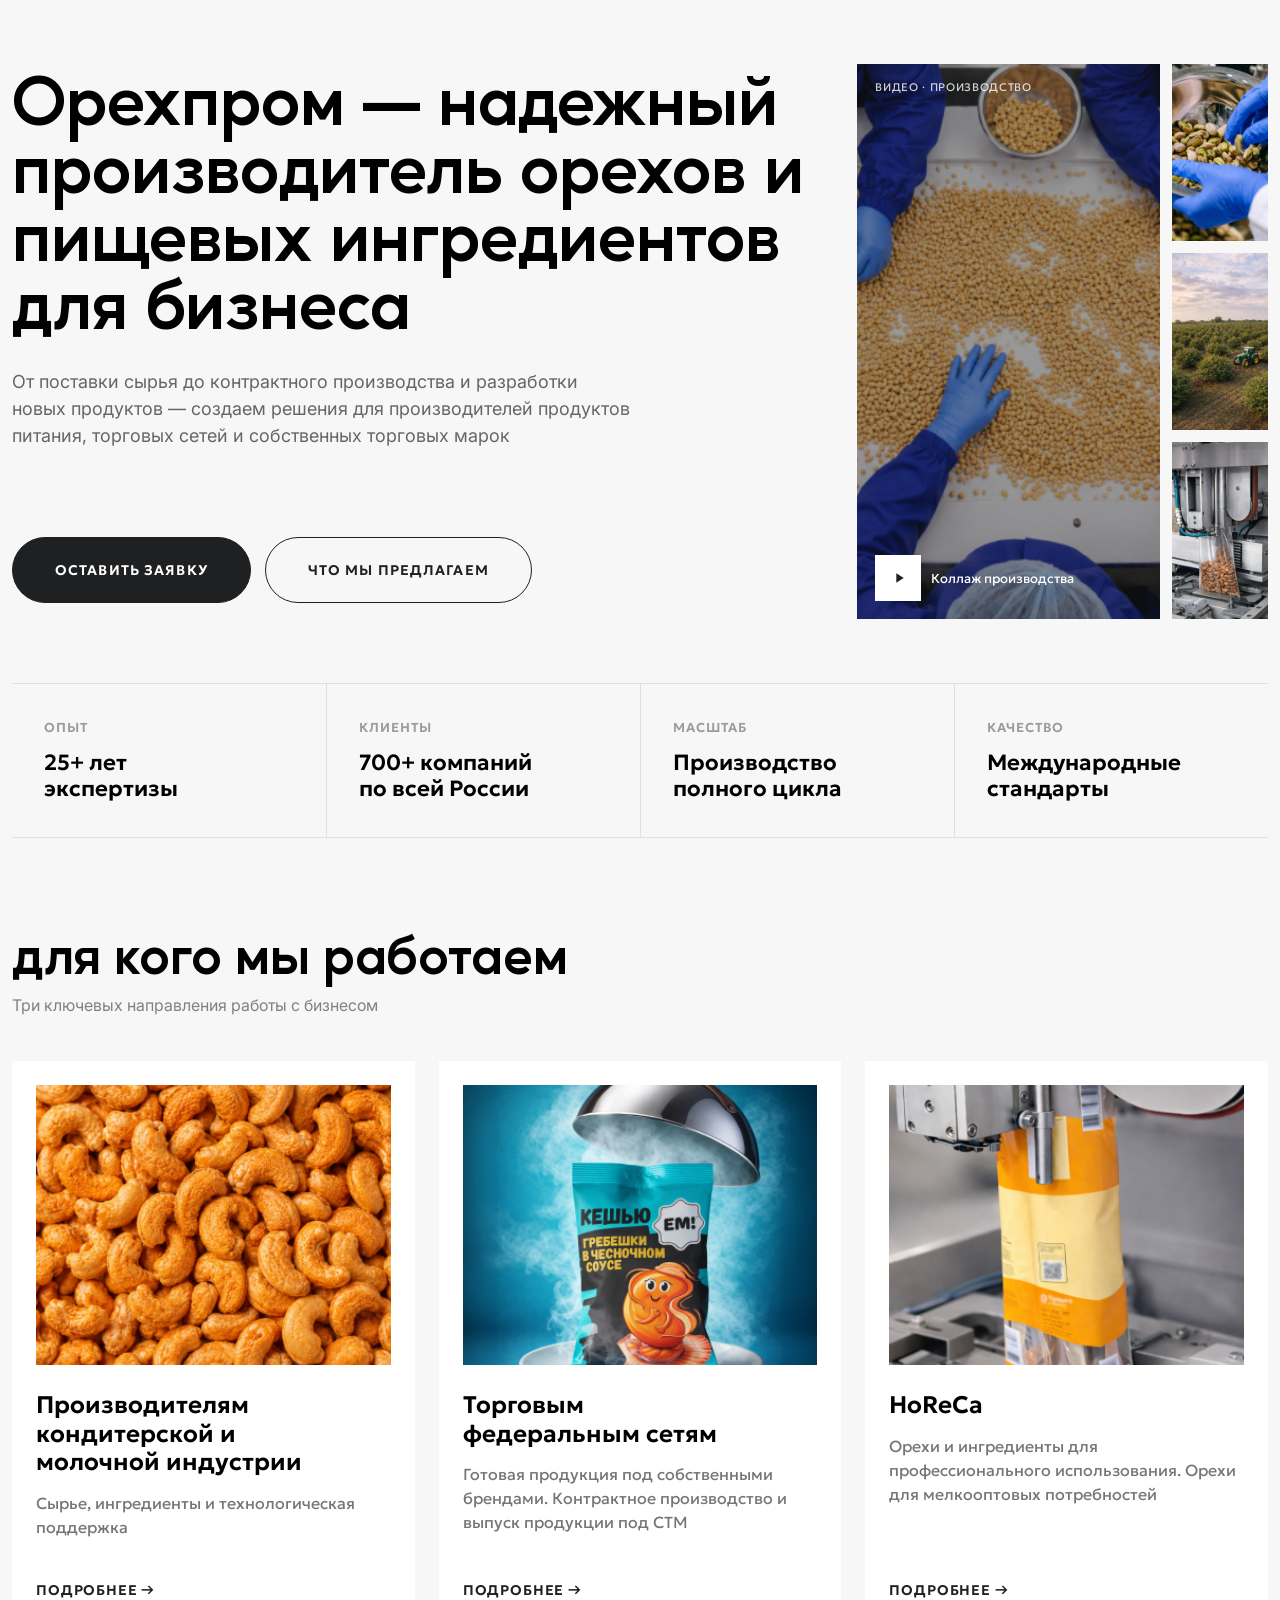
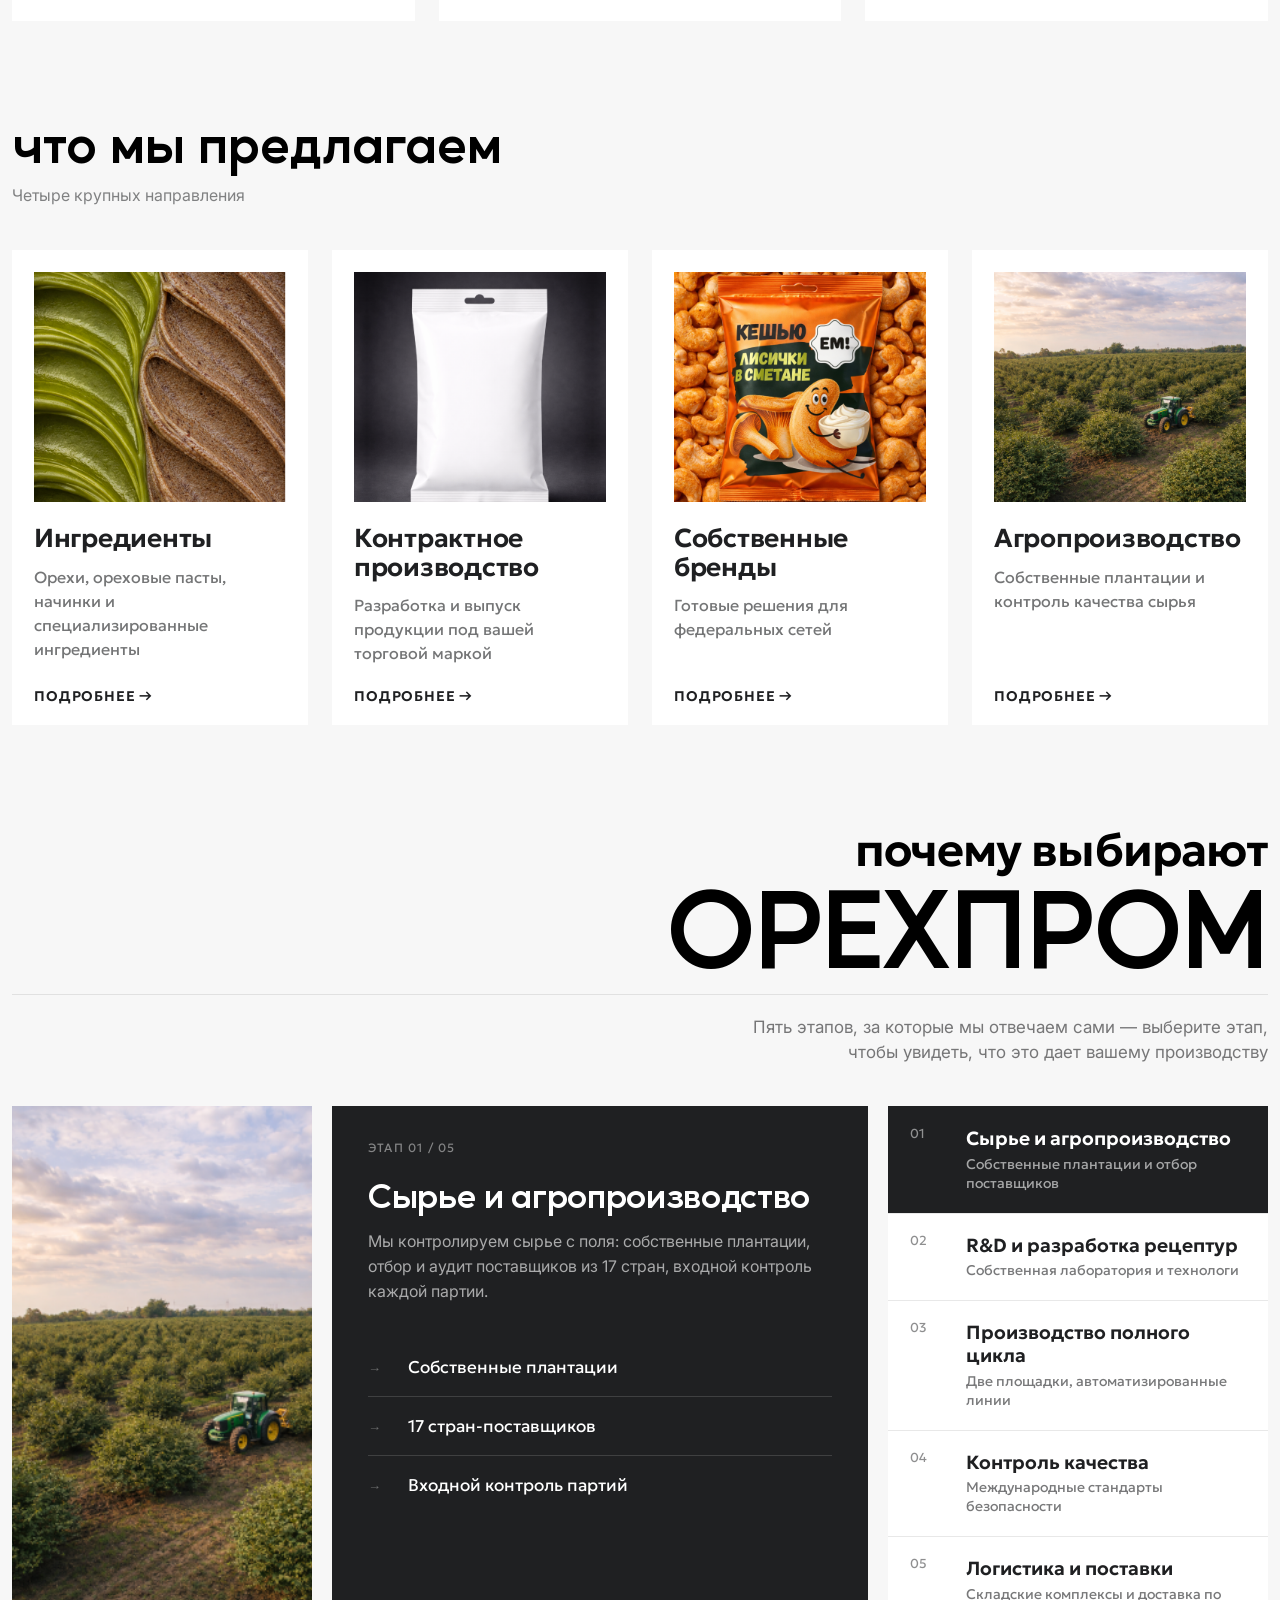
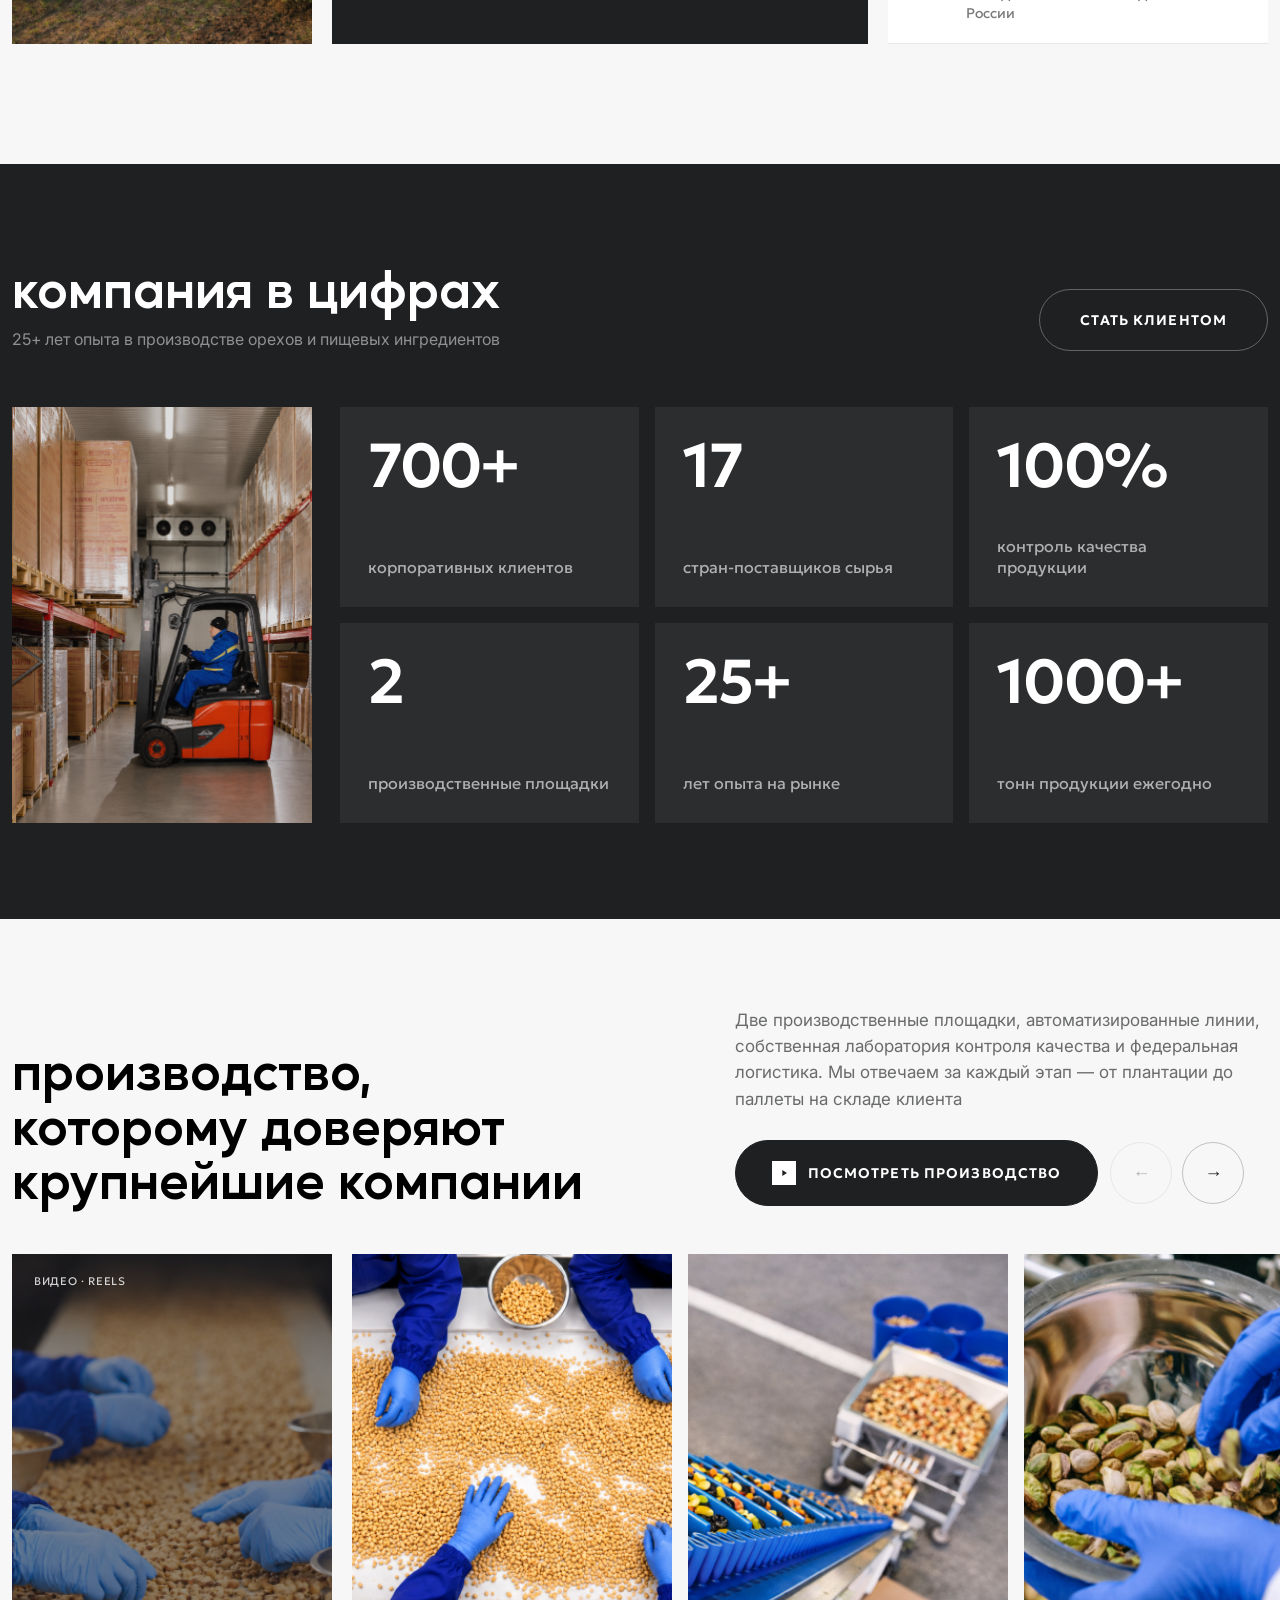
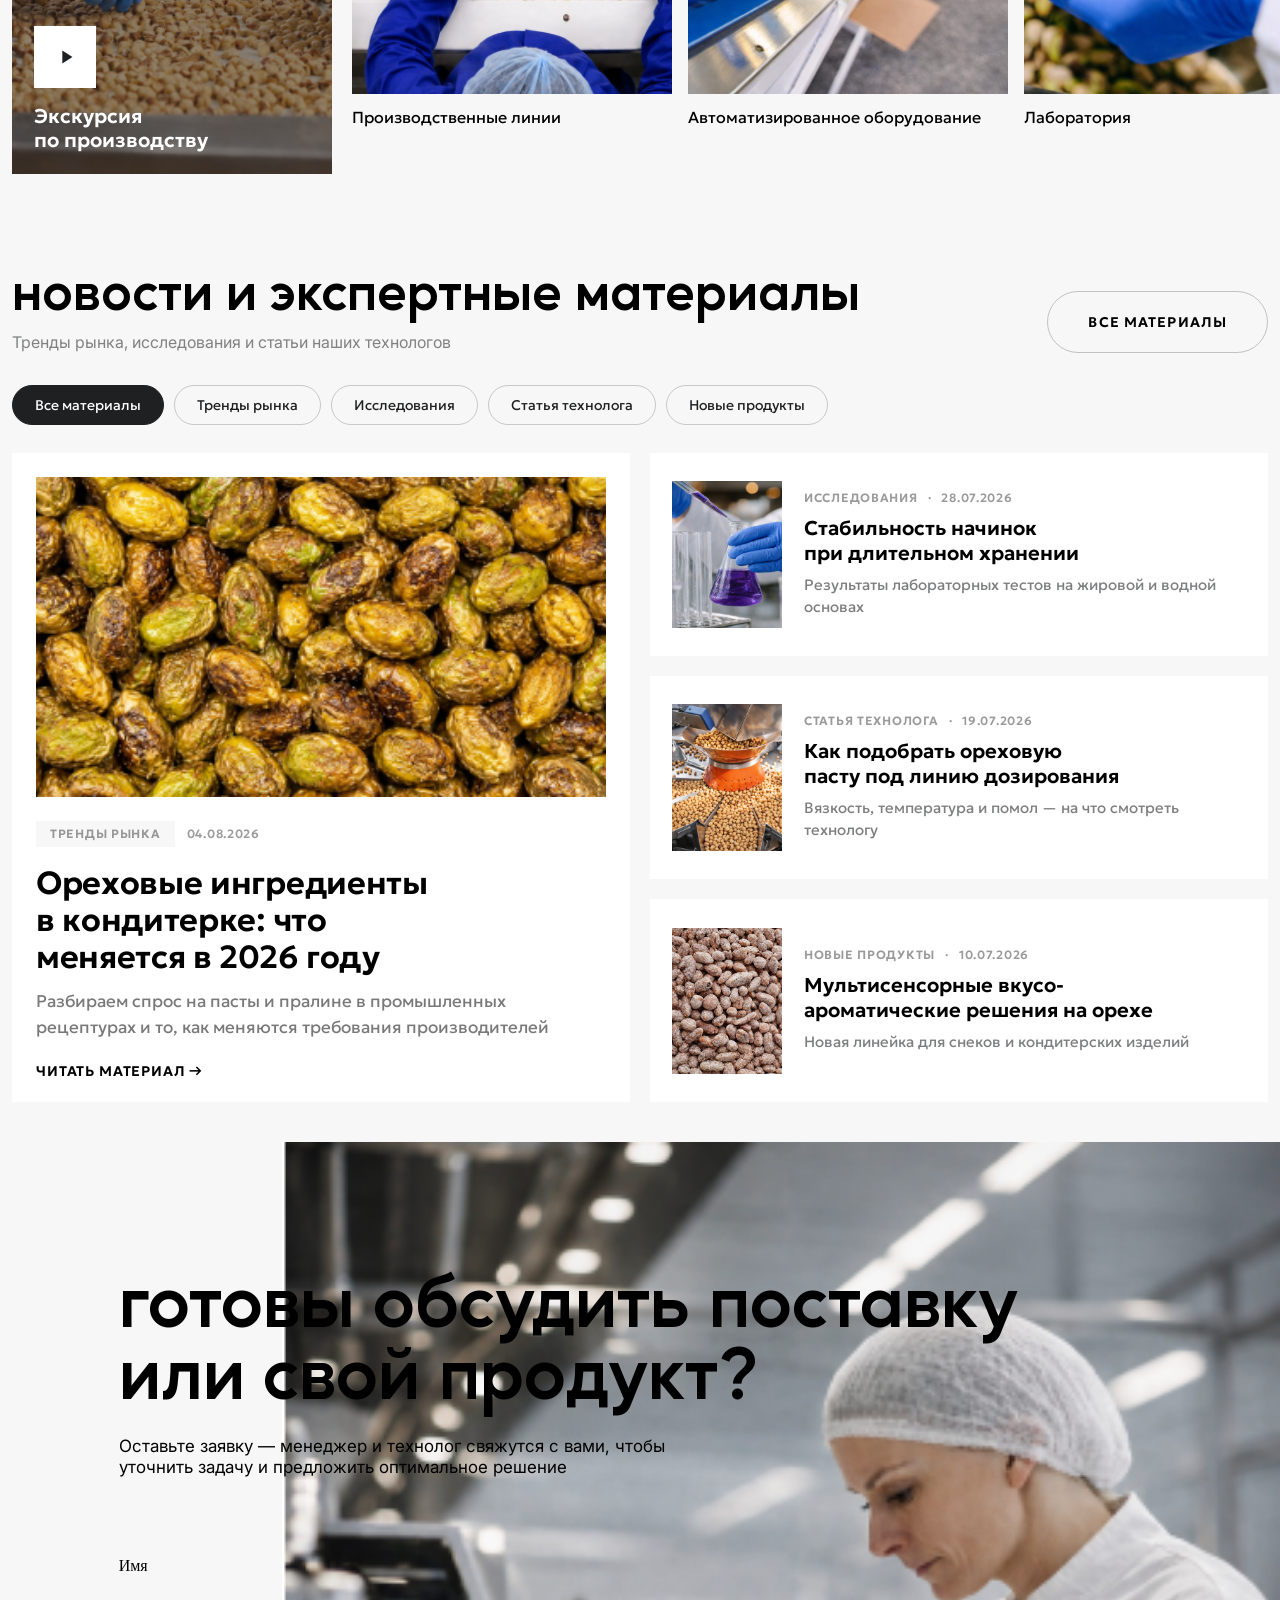
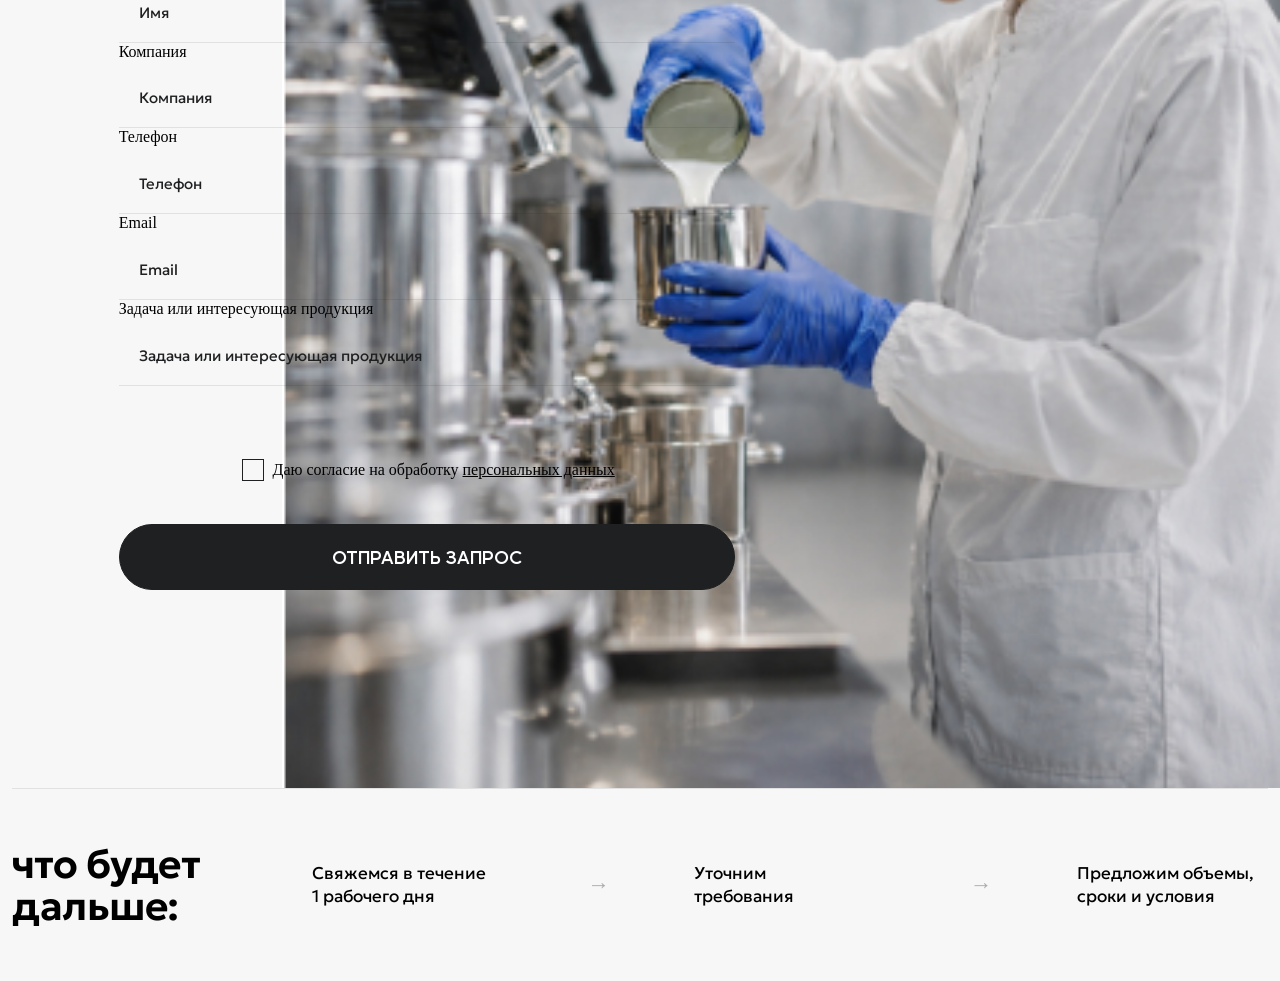
==== commit f9b5fc32: "fix" ====
--- a/index.html
+++ b/index.html
@@ -4,9 +4,9 @@
 <head>
   <meta charset="UTF-8">
   <meta name="viewport" content="width=device-width, initial-scale=1.0">
-  <link rel="stylesheet" href="css/bootstrap.min.css">
   <link rel="stylesheet" href="css/swiper.bundle.min.css">
   <link rel="stylesheet" href="css/fancybox.min.css">
+  <link rel="stylesheet" href="css/common.css">
   <link rel="stylesheet" href="css/main.css">
   <title>ОРЕХПРОМ — производитель орехов и пищевых ингредиентов для бизнеса</title>
 </head>
--- a/css/common.css
+++ b/css/common.css
@@ -0,0 +1,9467 @@
+@charset "UTF-8";
+.align-baseline {
+  vertical-align: baseline !important;
+}
+
+.align-top {
+  vertical-align: top !important;
+}
+
+.align-middle {
+  vertical-align: middle !important;
+}
+
+.align-bottom {
+  vertical-align: bottom !important;
+}
+
+.align-text-bottom {
+  vertical-align: text-bottom !important;
+}
+
+.align-text-top {
+  vertical-align: text-top !important;
+}
+
+.float-start {
+  float: left !important;
+}
+
+.float-end {
+  float: right !important;
+}
+
+.float-none {
+  float: none !important;
+}
+
+.object-fit-contain {
+  object-fit: contain !important;
+}
+
+.object-fit-cover {
+  object-fit: cover !important;
+}
+
+.object-fit-fill {
+  object-fit: fill !important;
+}
+
+.object-fit-scale {
+  object-fit: scale-down !important;
+}
+
+.object-fit-none {
+  object-fit: none !important;
+}
+
+.opacity-0 {
+  opacity: 0 !important;
+}
+
+.opacity-25 {
+  opacity: 0.25 !important;
+}
+
+.opacity-50 {
+  opacity: 0.5 !important;
+}
+
+.opacity-75 {
+  opacity: 0.75 !important;
+}
+
+.opacity-100 {
+  opacity: 1 !important;
+}
+
+.overflow-auto {
+  overflow: auto !important;
+}
+
+.overflow-hidden {
+  overflow: hidden !important;
+}
+
+.overflow-visible {
+  overflow: visible !important;
+}
+
+.overflow-scroll {
+  overflow: scroll !important;
+}
+
+.overflow-x-auto {
+  overflow-x: auto !important;
+}
+
+.overflow-x-hidden {
+  overflow-x: hidden !important;
+}
+
+.overflow-x-visible {
+  overflow-x: visible !important;
+}
+
+.overflow-x-scroll {
+  overflow-x: scroll !important;
+}
+
+.overflow-y-auto {
+  overflow-y: auto !important;
+}
+
+.overflow-y-hidden {
+  overflow-y: hidden !important;
+}
+
+.overflow-y-visible {
+  overflow-y: visible !important;
+}
+
+.overflow-y-scroll {
+  overflow-y: scroll !important;
+}
+
+.d-inline {
+  display: inline !important;
+}
+
+.d-inline-block {
+  display: inline-block !important;
+}
+
+.d-block {
+  display: block !important;
+}
+
+.d-grid {
+  display: grid !important;
+}
+
+.d-inline-grid {
+  display: inline-grid !important;
+}
+
+.d-table {
+  display: table !important;
+}
+
+.d-table-row {
+  display: table-row !important;
+}
+
+.d-table-cell {
+  display: table-cell !important;
+}
+
+.d-flex {
+  display: flex !important;
+}
+
+.d-inline-flex {
+  display: inline-flex !important;
+}
+
+.d-none {
+  display: none !important;
+}
+
+.shadow {
+  box-shadow: var(--bs-box-shadow) !important;
+}
+
+.shadow-sm {
+  box-shadow: var(--bs-box-shadow-sm) !important;
+}
+
+.shadow-lg {
+  box-shadow: var(--bs-box-shadow-lg) !important;
+}
+
+.shadow-none {
+  box-shadow: none !important;
+}
+
+.focus-ring-primary {
+  --bs-focus-ring-color: rgba(var(--bs-primary-rgb), var(--bs-focus-ring-opacity));
+}
+
+.focus-ring-secondary {
+  --bs-focus-ring-color: rgba(var(--bs-secondary-rgb), var(--bs-focus-ring-opacity));
+}
+
+.focus-ring-success {
+  --bs-focus-ring-color: rgba(var(--bs-success-rgb), var(--bs-focus-ring-opacity));
+}
+
+.focus-ring-info {
+  --bs-focus-ring-color: rgba(var(--bs-info-rgb), var(--bs-focus-ring-opacity));
+}
+
+.focus-ring-warning {
+  --bs-focus-ring-color: rgba(var(--bs-warning-rgb), var(--bs-focus-ring-opacity));
+}
+
+.focus-ring-danger {
+  --bs-focus-ring-color: rgba(var(--bs-danger-rgb), var(--bs-focus-ring-opacity));
+}
+
+.focus-ring-light {
+  --bs-focus-ring-color: rgba(var(--bs-light-rgb), var(--bs-focus-ring-opacity));
+}
+
+.focus-ring-dark {
+  --bs-focus-ring-color: rgba(var(--bs-dark-rgb), var(--bs-focus-ring-opacity));
+}
+
+.position-static {
+  position: static !important;
+}
+
+.position-relative {
+  position: relative !important;
+}
+
+.position-absolute {
+  position: absolute !important;
+}
+
+.position-fixed {
+  position: fixed !important;
+}
+
+.position-sticky {
+  position: sticky !important;
+}
+
+.top-0 {
+  top: 0 !important;
+}
+
+.top-50 {
+  top: 50% !important;
+}
+
+.top-100 {
+  top: 100% !important;
+}
+
+.bottom-0 {
+  bottom: 0 !important;
+}
+
+.bottom-50 {
+  bottom: 50% !important;
+}
+
+.bottom-100 {
+  bottom: 100% !important;
+}
+
+.start-0 {
+  left: 0 !important;
+}
+
+.start-50 {
+  left: 50% !important;
+}
+
+.start-100 {
+  left: 100% !important;
+}
+
+.end-0 {
+  right: 0 !important;
+}
+
+.end-50 {
+  right: 50% !important;
+}
+
+.end-100 {
+  right: 100% !important;
+}
+
+.translate-middle {
+  transform: translate(-50%, -50%) !important;
+}
+
+.translate-middle-x {
+  transform: translateX(-50%) !important;
+}
+
+.translate-middle-y {
+  transform: translateY(-50%) !important;
+}
+
+.border {
+  border: var(--bs-border-width) var(--bs-border-style) var(--bs-border-color) !important;
+}
+
+.border-0 {
+  border: 0 !important;
+}
+
+.border-top {
+  border-top: var(--bs-border-width) var(--bs-border-style) var(--bs-border-color) !important;
+}
+
+.border-top-0 {
+  border-top: 0 !important;
+}
+
+.border-end {
+  border-right: var(--bs-border-width) var(--bs-border-style) var(--bs-border-color) !important;
+}
+
+.border-end-0 {
+  border-right: 0 !important;
+}
+
+.border-bottom {
+  border-bottom: var(--bs-border-width) var(--bs-border-style) var(--bs-border-color) !important;
+}
+
+.border-bottom-0 {
+  border-bottom: 0 !important;
+}
+
+.border-start {
+  border-left: var(--bs-border-width) var(--bs-border-style) var(--bs-border-color) !important;
+}
+
+.border-start-0 {
+  border-left: 0 !important;
+}
+
+.border-primary {
+  --bs-border-opacity: 1;
+  border-color: rgba(var(--bs-primary-rgb), var(--bs-border-opacity)) !important;
+}
+
+.border-secondary {
+  --bs-border-opacity: 1;
+  border-color: rgba(var(--bs-secondary-rgb), var(--bs-border-opacity)) !important;
+}
+
+.border-success {
+  --bs-border-opacity: 1;
+  border-color: rgba(var(--bs-success-rgb), var(--bs-border-opacity)) !important;
+}
+
+.border-info {
+  --bs-border-opacity: 1;
+  border-color: rgba(var(--bs-info-rgb), var(--bs-border-opacity)) !important;
+}
+
+.border-warning {
+  --bs-border-opacity: 1;
+  border-color: rgba(var(--bs-warning-rgb), var(--bs-border-opacity)) !important;
+}
+
+.border-danger {
+  --bs-border-opacity: 1;
+  border-color: rgba(var(--bs-danger-rgb), var(--bs-border-opacity)) !important;
+}
+
+.border-light {
+  --bs-border-opacity: 1;
+  border-color: rgba(var(--bs-light-rgb), var(--bs-border-opacity)) !important;
+}
+
+.border-dark {
+  --bs-border-opacity: 1;
+  border-color: rgba(var(--bs-dark-rgb), var(--bs-border-opacity)) !important;
+}
+
+.border-black {
+  --bs-border-opacity: 1;
+  border-color: rgba(var(--bs-black-rgb), var(--bs-border-opacity)) !important;
+}
+
+.border-white {
+  --bs-border-opacity: 1;
+  border-color: rgba(var(--bs-white-rgb), var(--bs-border-opacity)) !important;
+}
+
+.border-primary-subtle {
+  border-color: var(--bs-primary-border-subtle) !important;
+}
+
+.border-secondary-subtle {
+  border-color: var(--bs-secondary-border-subtle) !important;
+}
+
+.border-success-subtle {
+  border-color: var(--bs-success-border-subtle) !important;
+}
+
+.border-info-subtle {
+  border-color: var(--bs-info-border-subtle) !important;
+}
+
+.border-warning-subtle {
+  border-color: var(--bs-warning-border-subtle) !important;
+}
+
+.border-danger-subtle {
+  border-color: var(--bs-danger-border-subtle) !important;
+}
+
+.border-light-subtle {
+  border-color: var(--bs-light-border-subtle) !important;
+}
+
+.border-dark-subtle {
+  border-color: var(--bs-dark-border-subtle) !important;
+}
+
+.border-1 {
+  border-width: 1px !important;
+}
+
+.border-2 {
+  border-width: 2px !important;
+}
+
+.border-3 {
+  border-width: 3px !important;
+}
+
+.border-4 {
+  border-width: 4px !important;
+}
+
+.border-5 {
+  border-width: 5px !important;
+}
+
+.border-opacity-10 {
+  --bs-border-opacity: 0.1;
+}
+
+.border-opacity-25 {
+  --bs-border-opacity: 0.25;
+}
+
+.border-opacity-50 {
+  --bs-border-opacity: 0.5;
+}
+
+.border-opacity-75 {
+  --bs-border-opacity: 0.75;
+}
+
+.border-opacity-100 {
+  --bs-border-opacity: 1;
+}
+
+.w-25 {
+  width: 25% !important;
+}
+
+.w-50 {
+  width: 50% !important;
+}
+
+.w-75 {
+  width: 75% !important;
+}
+
+.w-100 {
+  width: 100% !important;
+}
+
+.w-auto {
+  width: auto !important;
+}
+
+.mw-100 {
+  max-width: 100% !important;
+}
+
+.vw-100 {
+  width: 100vw !important;
+}
+
+.min-vw-100 {
+  min-width: 100vw !important;
+}
+
+.h-25 {
+  height: 25% !important;
+}
+
+.h-50 {
+  height: 50% !important;
+}
+
+.h-75 {
+  height: 75% !important;
+}
+
+.h-100 {
+  height: 100% !important;
+}
+
+.h-auto {
+  height: auto !important;
+}
+
+.mh-100 {
+  max-height: 100% !important;
+}
+
+.vh-100 {
+  height: 100vh !important;
+}
+
+.min-vh-100 {
+  min-height: 100vh !important;
+}
+
+.flex-fill {
+  flex: 1 1 auto !important;
+}
+
+.flex-row {
+  flex-direction: row !important;
+}
+
+.flex-column {
+  flex-direction: column !important;
+}
+
+.flex-row-reverse {
+  flex-direction: row-reverse !important;
+}
+
+.flex-column-reverse {
+  flex-direction: column-reverse !important;
+}
+
+.flex-grow-0 {
+  flex-grow: 0 !important;
+}
+
+.flex-grow-1 {
+  flex-grow: 1 !important;
+}
+
+.flex-shrink-0 {
+  flex-shrink: 0 !important;
+}
+
+.flex-shrink-1 {
+  flex-shrink: 1 !important;
+}
+
+.flex-wrap {
+  flex-wrap: wrap !important;
+}
+
+.flex-nowrap {
+  flex-wrap: nowrap !important;
+}
+
+.flex-wrap-reverse {
+  flex-wrap: wrap-reverse !important;
+}
+
+.justify-content-start {
+  justify-content: flex-start !important;
+}
+
+.justify-content-end {
+  justify-content: flex-end !important;
+}
+
+.justify-content-center {
+  justify-content: center !important;
+}
+
+.justify-content-between {
+  justify-content: space-between !important;
+}
+
+.justify-content-around {
+  justify-content: space-around !important;
+}
+
+.justify-content-evenly {
+  justify-content: space-evenly !important;
+}
+
+.align-items-start {
+  align-items: flex-start !important;
+}
+
+.align-items-end {
+  align-items: flex-end !important;
+}
+
+.align-items-center {
+  align-items: center !important;
+}
+
+.align-items-baseline {
+  align-items: baseline !important;
+}
+
+.align-items-stretch {
+  align-items: stretch !important;
+}
+
+.align-content-start {
+  align-content: flex-start !important;
+}
+
+.align-content-end {
+  align-content: flex-end !important;
+}
+
+.align-content-center {
+  align-content: center !important;
+}
+
+.align-content-between {
+  align-content: space-between !important;
+}
+
+.align-content-around {
+  align-content: space-around !important;
+}
+
+.align-content-stretch {
+  align-content: stretch !important;
+}
+
+.align-self-auto {
+  align-self: auto !important;
+}
+
+.align-self-start {
+  align-self: flex-start !important;
+}
+
+.align-self-end {
+  align-self: flex-end !important;
+}
+
+.align-self-center {
+  align-self: center !important;
+}
+
+.align-self-baseline {
+  align-self: baseline !important;
+}
+
+.align-self-stretch {
+  align-self: stretch !important;
+}
+
+.order-first {
+  order: -1 !important;
+}
+
+.order-0 {
+  order: 0 !important;
+}
+
+.order-1 {
+  order: 1 !important;
+}
+
+.order-2 {
+  order: 2 !important;
+}
+
+.order-3 {
+  order: 3 !important;
+}
+
+.order-4 {
+  order: 4 !important;
+}
+
+.order-5 {
+  order: 5 !important;
+}
+
+.order-last {
+  order: 6 !important;
+}
+
+.m-0 {
+  margin: 0 !important;
+}
+
+.m-1 {
+  margin: 0.25rem !important;
+}
+
+.m-2 {
+  margin: 0.5rem !important;
+}
+
+.m-3 {
+  margin: 1rem !important;
+}
+
+.m-4 {
+  margin: 1.5rem !important;
+}
+
+.m-5 {
+  margin: 3rem !important;
+}
+
+.m-auto {
+  margin: auto !important;
+}
+
+.mx-0 {
+  margin-right: 0 !important;
+  margin-left: 0 !important;
+}
+
+.mx-1 {
+  margin-right: 0.25rem !important;
+  margin-left: 0.25rem !important;
+}
+
+.mx-2 {
+  margin-right: 0.5rem !important;
+  margin-left: 0.5rem !important;
+}
+
+.mx-3 {
+  margin-right: 1rem !important;
+  margin-left: 1rem !important;
+}
+
+.mx-4 {
+  margin-right: 1.5rem !important;
+  margin-left: 1.5rem !important;
+}
+
+.mx-5 {
+  margin-right: 3rem !important;
+  margin-left: 3rem !important;
+}
+
+.mx-auto {
+  margin-right: auto !important;
+  margin-left: auto !important;
+}
+
+.my-0 {
+  margin-top: 0 !important;
+  margin-bottom: 0 !important;
+}
+
+.my-1 {
+  margin-top: 0.25rem !important;
+  margin-bottom: 0.25rem !important;
+}
+
+.my-2 {
+  margin-top: 0.5rem !important;
+  margin-bottom: 0.5rem !important;
+}
+
+.my-3 {
+  margin-top: 1rem !important;
+  margin-bottom: 1rem !important;
+}
+
+.my-4 {
+  margin-top: 1.5rem !important;
+  margin-bottom: 1.5rem !important;
+}
+
+.my-5 {
+  margin-top: 3rem !important;
+  margin-bottom: 3rem !important;
+}
+
+.my-auto {
+  margin-top: auto !important;
+  margin-bottom: auto !important;
+}
+
+.mt-0 {
+  margin-top: 0 !important;
+}
+
+.mt-1 {
+  margin-top: 0.25rem !important;
+}
+
+.mt-2 {
+  margin-top: 0.5rem !important;
+}
+
+.mt-3 {
+  margin-top: 1rem !important;
+}
+
+.mt-4 {
+  margin-top: 1.5rem !important;
+}
+
+.mt-5 {
+  margin-top: 3rem !important;
+}
+
+.mt-auto {
+  margin-top: auto !important;
+}
+
+.me-0 {
+  margin-right: 0 !important;
+}
+
+.me-1 {
+  margin-right: 0.25rem !important;
+}
+
+.me-2 {
+  margin-right: 0.5rem !important;
+}
+
+.me-3 {
+  margin-right: 1rem !important;
+}
+
+.me-4 {
+  margin-right: 1.5rem !important;
+}
+
+.me-5 {
+  margin-right: 3rem !important;
+}
+
+.me-auto {
+  margin-right: auto !important;
+}
+
+.mb-0 {
+  margin-bottom: 0 !important;
+}
+
+.mb-1 {
+  margin-bottom: 0.25rem !important;
+}
+
+.mb-2 {
+  margin-bottom: 0.5rem !important;
+}
+
+.mb-3 {
+  margin-bottom: 1rem !important;
+}
+
+.mb-4 {
+  margin-bottom: 1.5rem !important;
+}
+
+.mb-5 {
+  margin-bottom: 3rem !important;
+}
+
+.mb-auto {
+  margin-bottom: auto !important;
+}
+
+.ms-0 {
+  margin-left: 0 !important;
+}
+
+.ms-1 {
+  margin-left: 0.25rem !important;
+}
+
+.ms-2 {
+  margin-left: 0.5rem !important;
+}
+
+.ms-3 {
+  margin-left: 1rem !important;
+}
+
+.ms-4 {
+  margin-left: 1.5rem !important;
+}
+
+.ms-5 {
+  margin-left: 3rem !important;
+}
+
+.ms-auto {
+  margin-left: auto !important;
+}
+
+.p-0 {
+  padding: 0 !important;
+}
+
+.p-1 {
+  padding: 0.25rem !important;
+}
+
+.p-2 {
+  padding: 0.5rem !important;
+}
+
+.p-3 {
+  padding: 1rem !important;
+}
+
+.p-4 {
+  padding: 1.5rem !important;
+}
+
+.p-5 {
+  padding: 3rem !important;
+}
+
+.px-0 {
+  padding-right: 0 !important;
+  padding-left: 0 !important;
+}
+
+.px-1 {
+  padding-right: 0.25rem !important;
+  padding-left: 0.25rem !important;
+}
+
+.px-2 {
+  padding-right: 0.5rem !important;
+  padding-left: 0.5rem !important;
+}
+
+.px-3 {
+  padding-right: 1rem !important;
+  padding-left: 1rem !important;
+}
+
+.px-4 {
+  padding-right: 1.5rem !important;
+  padding-left: 1.5rem !important;
+}
+
+.px-5 {
+  padding-right: 3rem !important;
+  padding-left: 3rem !important;
+}
+
+.py-0 {
+  padding-top: 0 !important;
+  padding-bottom: 0 !important;
+}
+
+.py-1 {
+  padding-top: 0.25rem !important;
+  padding-bottom: 0.25rem !important;
+}
+
+.py-2 {
+  padding-top: 0.5rem !important;
+  padding-bottom: 0.5rem !important;
+}
+
+.py-3 {
+  padding-top: 1rem !important;
+  padding-bottom: 1rem !important;
+}
+
+.py-4 {
+  padding-top: 1.5rem !important;
+  padding-bottom: 1.5rem !important;
+}
+
+.py-5 {
+  padding-top: 3rem !important;
+  padding-bottom: 3rem !important;
+}
+
+.pt-0 {
+  padding-top: 0 !important;
+}
+
+.pt-1 {
+  padding-top: 0.25rem !important;
+}
+
+.pt-2 {
+  padding-top: 0.5rem !important;
+}
+
+.pt-3 {
+  padding-top: 1rem !important;
+}
+
+.pt-4 {
+  padding-top: 1.5rem !important;
+}
+
+.pt-5 {
+  padding-top: 3rem !important;
+}
+
+.pe-0 {
+  padding-right: 0 !important;
+}
+
+.pe-1 {
+  padding-right: 0.25rem !important;
+}
+
+.pe-2 {
+  padding-right: 0.5rem !important;
+}
+
+.pe-3 {
+  padding-right: 1rem !important;
+}
+
+.pe-4 {
+  padding-right: 1.5rem !important;
+}
+
+.pe-5 {
+  padding-right: 3rem !important;
+}
+
+.pb-0 {
+  padding-bottom: 0 !important;
+}
+
+.pb-1 {
+  padding-bottom: 0.25rem !important;
+}
+
+.pb-2 {
+  padding-bottom: 0.5rem !important;
+}
+
+.pb-3 {
+  padding-bottom: 1rem !important;
+}
+
+.pb-4 {
+  padding-bottom: 1.5rem !important;
+}
+
+.pb-5 {
+  padding-bottom: 3rem !important;
+}
+
+.ps-0 {
+  padding-left: 0 !important;
+}
+
+.ps-1 {
+  padding-left: 0.25rem !important;
+}
+
+.ps-2 {
+  padding-left: 0.5rem !important;
+}
+
+.ps-3 {
+  padding-left: 1rem !important;
+}
+
+.ps-4 {
+  padding-left: 1.5rem !important;
+}
+
+.ps-5 {
+  padding-left: 3rem !important;
+}
+
+.gap-0 {
+  gap: 0 !important;
+}
+
+.gap-1 {
+  gap: 0.25rem !important;
+}
+
+.gap-2 {
+  gap: 0.5rem !important;
+}
+
+.gap-3 {
+  gap: 1rem !important;
+}
+
+.gap-4 {
+  gap: 1.5rem !important;
+}
+
+.gap-5 {
+  gap: 3rem !important;
+}
+
+.row-gap-0 {
+  row-gap: 0 !important;
+}
+
+.row-gap-1 {
+  row-gap: 0.25rem !important;
+}
+
+.row-gap-2 {
+  row-gap: 0.5rem !important;
+}
+
+.row-gap-3 {
+  row-gap: 1rem !important;
+}
+
+.row-gap-4 {
+  row-gap: 1.5rem !important;
+}
+
+.row-gap-5 {
+  row-gap: 3rem !important;
+}
+
+.column-gap-0 {
+  column-gap: 0 !important;
+}
+
+.column-gap-1 {
+  column-gap: 0.25rem !important;
+}
+
+.column-gap-2 {
+  column-gap: 0.5rem !important;
+}
+
+.column-gap-3 {
+  column-gap: 1rem !important;
+}
+
+.column-gap-4 {
+  column-gap: 1.5rem !important;
+}
+
+.column-gap-5 {
+  column-gap: 3rem !important;
+}
+
+.font-monospace {
+  font-family: var(--bs-font-monospace) !important;
+}
+
+.fs-1 {
+  font-size: calc(1.375rem + 1.5vw) !important;
+}
+
+.fs-2 {
+  font-size: calc(1.325rem + 0.9vw) !important;
+}
+
+.fs-3 {
+  font-size: calc(1.3rem + 0.6vw) !important;
+}
+
+.fs-4 {
+  font-size: calc(1.275rem + 0.3vw) !important;
+}
+
+.fs-5 {
+  font-size: 1.25rem !important;
+}
+
+.fs-6 {
+  font-size: 1rem !important;
+}
+
+.fst-italic {
+  font-style: italic !important;
+}
+
+.fst-normal {
+  font-style: normal !important;
+}
+
+.fw-lighter {
+  font-weight: lighter !important;
+}
+
+.fw-light {
+  font-weight: 300 !important;
+}
+
+.fw-normal {
+  font-weight: 400 !important;
+}
+
+.fw-medium {
+  font-weight: 500 !important;
+}
+
+.fw-semibold {
+  font-weight: 600 !important;
+}
+
+.fw-bold {
+  font-weight: 700 !important;
+}
+
+.fw-bolder {
+  font-weight: bolder !important;
+}
+
+.lh-1 {
+  line-height: 1 !important;
+}
+
+.lh-sm {
+  line-height: 1.25 !important;
+}
+
+.lh-base {
+  line-height: 1.5 !important;
+}
+
+.lh-lg {
+  line-height: 2 !important;
+}
+
+.text-start {
+  text-align: left !important;
+}
+
+.text-end {
+  text-align: right !important;
+}
+
+.text-center {
+  text-align: center !important;
+}
+
+.text-decoration-none {
+  text-decoration: none !important;
+}
+
+.text-decoration-underline {
+  text-decoration: underline !important;
+}
+
+.text-decoration-line-through {
+  text-decoration: line-through !important;
+}
+
+.text-lowercase {
+  text-transform: lowercase !important;
+}
+
+.text-uppercase {
+  text-transform: uppercase !important;
+}
+
+.text-capitalize {
+  text-transform: capitalize !important;
+}
+
+.text-wrap {
+  white-space: normal !important;
+}
+
+.text-nowrap {
+  white-space: nowrap !important;
+}
+
+/* rtl:begin:remove */
+.text-break {
+  word-wrap: break-word !important;
+  word-break: break-word !important;
+}
+
+/* rtl:end:remove */
+.text-primary {
+  --bs-text-opacity: 1;
+  color: rgba(var(--bs-primary-rgb), var(--bs-text-opacity)) !important;
+}
+
+.text-secondary {
+  --bs-text-opacity: 1;
+  color: rgba(var(--bs-secondary-rgb), var(--bs-text-opacity)) !important;
+}
+
+.text-success {
+  --bs-text-opacity: 1;
+  color: rgba(var(--bs-success-rgb), var(--bs-text-opacity)) !important;
+}
+
+.text-info {
+  --bs-text-opacity: 1;
+  color: rgba(var(--bs-info-rgb), var(--bs-text-opacity)) !important;
+}
+
+.text-warning {
+  --bs-text-opacity: 1;
+  color: rgba(var(--bs-warning-rgb), var(--bs-text-opacity)) !important;
+}
+
+.text-danger {
+  --bs-text-opacity: 1;
+  color: rgba(var(--bs-danger-rgb), var(--bs-text-opacity)) !important;
+}
+
+.text-light {
+  --bs-text-opacity: 1;
+  color: rgba(var(--bs-light-rgb), var(--bs-text-opacity)) !important;
+}
+
+.text-dark {
+  --bs-text-opacity: 1;
+  color: rgba(var(--bs-dark-rgb), var(--bs-text-opacity)) !important;
+}
+
+.text-black {
+  --bs-text-opacity: 1;
+  color: rgba(var(--bs-black-rgb), var(--bs-text-opacity)) !important;
+}
+
+.text-white {
+  --bs-text-opacity: 1;
+  color: rgba(var(--bs-white-rgb), var(--bs-text-opacity)) !important;
+}
+
+.text-body {
+  --bs-text-opacity: 1;
+  color: rgba(var(--bs-body-color-rgb), var(--bs-text-opacity)) !important;
+}
+
+.text-muted {
+  --bs-text-opacity: 1;
+  color: var(--bs-secondary-color) !important;
+}
+
+.text-black-50 {
+  --bs-text-opacity: 1;
+  color: rgba(0, 0, 0, 0.5) !important;
+}
+
+.text-white-50 {
+  --bs-text-opacity: 1;
+  color: rgba(255, 255, 255, 0.5) !important;
+}
+
+.text-body-secondary {
+  --bs-text-opacity: 1;
+  color: var(--bs-secondary-color) !important;
+}
+
+.text-body-tertiary {
+  --bs-text-opacity: 1;
+  color: var(--bs-tertiary-color) !important;
+}
+
+.text-body-emphasis {
+  --bs-text-opacity: 1;
+  color: var(--bs-emphasis-color) !important;
+}
+
+.text-reset {
+  --bs-text-opacity: 1;
+  color: inherit !important;
+}
+
+.text-opacity-25 {
+  --bs-text-opacity: 0.25;
+}
+
+.text-opacity-50 {
+  --bs-text-opacity: 0.5;
+}
+
+.text-opacity-75 {
+  --bs-text-opacity: 0.75;
+}
+
+.text-opacity-100 {
+  --bs-text-opacity: 1;
+}
+
+.text-primary-emphasis {
+  color: var(--bs-primary-text-emphasis) !important;
+}
+
+.text-secondary-emphasis {
+  color: var(--bs-secondary-text-emphasis) !important;
+}
+
+.text-success-emphasis {
+  color: var(--bs-success-text-emphasis) !important;
+}
+
+.text-info-emphasis {
+  color: var(--bs-info-text-emphasis) !important;
+}
+
+.text-warning-emphasis {
+  color: var(--bs-warning-text-emphasis) !important;
+}
+
+.text-danger-emphasis {
+  color: var(--bs-danger-text-emphasis) !important;
+}
+
+.text-light-emphasis {
+  color: var(--bs-light-text-emphasis) !important;
+}
+
+.text-dark-emphasis {
+  color: var(--bs-dark-text-emphasis) !important;
+}
+
+.link-opacity-10 {
+  --bs-link-opacity: 0.1;
+}
+
+.link-opacity-10-hover:hover {
+  --bs-link-opacity: 0.1;
+}
+
+.link-opacity-25 {
+  --bs-link-opacity: 0.25;
+}
+
+.link-opacity-25-hover:hover {
+  --bs-link-opacity: 0.25;
+}
+
+.link-opacity-50 {
+  --bs-link-opacity: 0.5;
+}
+
+.link-opacity-50-hover:hover {
+  --bs-link-opacity: 0.5;
+}
+
+.link-opacity-75 {
+  --bs-link-opacity: 0.75;
+}
+
+.link-opacity-75-hover:hover {
+  --bs-link-opacity: 0.75;
+}
+
+.link-opacity-100 {
+  --bs-link-opacity: 1;
+}
+
+.link-opacity-100-hover:hover {
+  --bs-link-opacity: 1;
+}
+
+.link-offset-1 {
+  text-underline-offset: 0.125em !important;
+}
+
+.link-offset-1-hover:hover {
+  text-underline-offset: 0.125em !important;
+}
+
+.link-offset-2 {
+  text-underline-offset: 0.25em !important;
+}
+
+.link-offset-2-hover:hover {
+  text-underline-offset: 0.25em !important;
+}
+
+.link-offset-3 {
+  text-underline-offset: 0.375em !important;
+}
+
+.link-offset-3-hover:hover {
+  text-underline-offset: 0.375em !important;
+}
+
+.link-underline-primary {
+  --bs-link-underline-opacity: 1;
+  text-decoration-color: rgba(var(--bs-primary-rgb), var(--bs-link-underline-opacity)) !important;
+}
+
+.link-underline-secondary {
+  --bs-link-underline-opacity: 1;
+  text-decoration-color: rgba(var(--bs-secondary-rgb), var(--bs-link-underline-opacity)) !important;
+}
+
+.link-underline-success {
+  --bs-link-underline-opacity: 1;
+  text-decoration-color: rgba(var(--bs-success-rgb), var(--bs-link-underline-opacity)) !important;
+}
+
+.link-underline-info {
+  --bs-link-underline-opacity: 1;
+  text-decoration-color: rgba(var(--bs-info-rgb), var(--bs-link-underline-opacity)) !important;
+}
+
+.link-underline-warning {
+  --bs-link-underline-opacity: 1;
+  text-decoration-color: rgba(var(--bs-warning-rgb), var(--bs-link-underline-opacity)) !important;
+}
+
+.link-underline-danger {
+  --bs-link-underline-opacity: 1;
+  text-decoration-color: rgba(var(--bs-danger-rgb), var(--bs-link-underline-opacity)) !important;
+}
+
+.link-underline-light {
+  --bs-link-underline-opacity: 1;
+  text-decoration-color: rgba(var(--bs-light-rgb), var(--bs-link-underline-opacity)) !important;
+}
+
+.link-underline-dark {
+  --bs-link-underline-opacity: 1;
+  text-decoration-color: rgba(var(--bs-dark-rgb), var(--bs-link-underline-opacity)) !important;
+}
+
+.link-underline {
+  --bs-link-underline-opacity: 1;
+  text-decoration-color: rgba(var(--bs-link-color-rgb), var(--bs-link-underline-opacity, 1)) !important;
+}
+
+.link-underline-opacity-0 {
+  --bs-link-underline-opacity: 0;
+}
+
+.link-underline-opacity-0-hover:hover {
+  --bs-link-underline-opacity: 0;
+}
+
+.link-underline-opacity-10 {
+  --bs-link-underline-opacity: 0.1;
+}
+
+.link-underline-opacity-10-hover:hover {
+  --bs-link-underline-opacity: 0.1;
+}
+
+.link-underline-opacity-25 {
+  --bs-link-underline-opacity: 0.25;
+}
+
+.link-underline-opacity-25-hover:hover {
+  --bs-link-underline-opacity: 0.25;
+}
+
+.link-underline-opacity-50 {
+  --bs-link-underline-opacity: 0.5;
+}
+
+.link-underline-opacity-50-hover:hover {
+  --bs-link-underline-opacity: 0.5;
+}
+
+.link-underline-opacity-75 {
+  --bs-link-underline-opacity: 0.75;
+}
+
+.link-underline-opacity-75-hover:hover {
+  --bs-link-underline-opacity: 0.75;
+}
+
+.link-underline-opacity-100 {
+  --bs-link-underline-opacity: 1;
+}
+
+.link-underline-opacity-100-hover:hover {
+  --bs-link-underline-opacity: 1;
+}
+
+.bg-primary {
+  --bs-bg-opacity: 1;
+  background-color: rgba(var(--bs-primary-rgb), var(--bs-bg-opacity)) !important;
+}
+
+.bg-secondary {
+  --bs-bg-opacity: 1;
+  background-color: rgba(var(--bs-secondary-rgb), var(--bs-bg-opacity)) !important;
+}
+
+.bg-success {
+  --bs-bg-opacity: 1;
+  background-color: rgba(var(--bs-success-rgb), var(--bs-bg-opacity)) !important;
+}
+
+.bg-info {
+  --bs-bg-opacity: 1;
+  background-color: rgba(var(--bs-info-rgb), var(--bs-bg-opacity)) !important;
+}
+
+.bg-warning {
+  --bs-bg-opacity: 1;
+  background-color: rgba(var(--bs-warning-rgb), var(--bs-bg-opacity)) !important;
+}
+
+.bg-danger {
+  --bs-bg-opacity: 1;
+  background-color: rgba(var(--bs-danger-rgb), var(--bs-bg-opacity)) !important;
+}
+
+.bg-light {
+  --bs-bg-opacity: 1;
+  background-color: rgba(var(--bs-light-rgb), var(--bs-bg-opacity)) !important;
+}
+
+.bg-dark {
+  --bs-bg-opacity: 1;
+  background-color: rgba(var(--bs-dark-rgb), var(--bs-bg-opacity)) !important;
+}
+
+.bg-black {
+  --bs-bg-opacity: 1;
+  background-color: rgba(var(--bs-black-rgb), var(--bs-bg-opacity)) !important;
+}
+
+.bg-white {
+  --bs-bg-opacity: 1;
+  background-color: rgba(var(--bs-white-rgb), var(--bs-bg-opacity)) !important;
+}
+
+.bg-body {
+  --bs-bg-opacity: 1;
+  background-color: rgba(var(--bs-body-bg-rgb), var(--bs-bg-opacity)) !important;
+}
+
+.bg-transparent {
+  --bs-bg-opacity: 1;
+  background-color: transparent !important;
+}
+
+.bg-body-secondary {
+  --bs-bg-opacity: 1;
+  background-color: rgba(var(--bs-secondary-bg-rgb), var(--bs-bg-opacity)) !important;
+}
+
+.bg-body-tertiary {
+  --bs-bg-opacity: 1;
+  background-color: rgba(var(--bs-tertiary-bg-rgb), var(--bs-bg-opacity)) !important;
+}
+
+.bg-opacity-10 {
+  --bs-bg-opacity: 0.1;
+}
+
+.bg-opacity-25 {
+  --bs-bg-opacity: 0.25;
+}
+
+.bg-opacity-50 {
+  --bs-bg-opacity: 0.5;
+}
+
+.bg-opacity-75 {
+  --bs-bg-opacity: 0.75;
+}
+
+.bg-opacity-100 {
+  --bs-bg-opacity: 1;
+}
+
+.bg-primary-subtle {
+  background-color: var(--bs-primary-bg-subtle) !important;
+}
+
+.bg-secondary-subtle {
+  background-color: var(--bs-secondary-bg-subtle) !important;
+}
+
+.bg-success-subtle {
+  background-color: var(--bs-success-bg-subtle) !important;
+}
+
+.bg-info-subtle {
+  background-color: var(--bs-info-bg-subtle) !important;
+}
+
+.bg-warning-subtle {
+  background-color: var(--bs-warning-bg-subtle) !important;
+}
+
+.bg-danger-subtle {
+  background-color: var(--bs-danger-bg-subtle) !important;
+}
+
+.bg-light-subtle {
+  background-color: var(--bs-light-bg-subtle) !important;
+}
+
+.bg-dark-subtle {
+  background-color: var(--bs-dark-bg-subtle) !important;
+}
+
+.bg-gradient {
+  background-image: var(--bs-gradient) !important;
+}
+
+.user-select-all {
+  user-select: all !important;
+}
+
+.user-select-auto {
+  user-select: auto !important;
+}
+
+.user-select-none {
+  user-select: none !important;
+}
+
+.pe-none {
+  pointer-events: none !important;
+}
+
+.pe-auto {
+  pointer-events: auto !important;
+}
+
+.rounded {
+  border-radius: var(--bs-border-radius) !important;
+}
+
+.rounded-0 {
+  border-radius: 0 !important;
+}
+
+.rounded-1 {
+  border-radius: var(--bs-border-radius-sm) !important;
+}
+
+.rounded-2 {
+  border-radius: var(--bs-border-radius) !important;
+}
+
+.rounded-3 {
+  border-radius: var(--bs-border-radius-lg) !important;
+}
+
+.rounded-4 {
+  border-radius: var(--bs-border-radius-xl) !important;
+}
+
+.rounded-5 {
+  border-radius: var(--bs-border-radius-xxl) !important;
+}
+
+.rounded-circle {
+  border-radius: 50% !important;
+}
+
+.rounded-pill {
+  border-radius: var(--bs-border-radius-pill) !important;
+}
+
+.rounded-top {
+  border-top-left-radius: var(--bs-border-radius) !important;
+  border-top-right-radius: var(--bs-border-radius) !important;
+}
+
+.rounded-top-0 {
+  border-top-left-radius: 0 !important;
+  border-top-right-radius: 0 !important;
+}
+
+.rounded-top-1 {
+  border-top-left-radius: var(--bs-border-radius-sm) !important;
+  border-top-right-radius: var(--bs-border-radius-sm) !important;
+}
+
+.rounded-top-2 {
+  border-top-left-radius: var(--bs-border-radius) !important;
+  border-top-right-radius: var(--bs-border-radius) !important;
+}
+
+.rounded-top-3 {
+  border-top-left-radius: var(--bs-border-radius-lg) !important;
+  border-top-right-radius: var(--bs-border-radius-lg) !important;
+}
+
+.rounded-top-4 {
+  border-top-left-radius: var(--bs-border-radius-xl) !important;
+  border-top-right-radius: var(--bs-border-radius-xl) !important;
+}
+
+.rounded-top-5 {
+  border-top-left-radius: var(--bs-border-radius-xxl) !important;
+  border-top-right-radius: var(--bs-border-radius-xxl) !important;
+}
+
+.rounded-top-circle {
+  border-top-left-radius: 50% !important;
+  border-top-right-radius: 50% !important;
+}
+
+.rounded-top-pill {
+  border-top-left-radius: var(--bs-border-radius-pill) !important;
+  border-top-right-radius: var(--bs-border-radius-pill) !important;
+}
+
+.rounded-end {
+  border-top-right-radius: var(--bs-border-radius) !important;
+  border-bottom-right-radius: var(--bs-border-radius) !important;
+}
+
+.rounded-end-0 {
+  border-top-right-radius: 0 !important;
+  border-bottom-right-radius: 0 !important;
+}
+
+.rounded-end-1 {
+  border-top-right-radius: var(--bs-border-radius-sm) !important;
+  border-bottom-right-radius: var(--bs-border-radius-sm) !important;
+}
+
+.rounded-end-2 {
+  border-top-right-radius: var(--bs-border-radius) !important;
+  border-bottom-right-radius: var(--bs-border-radius) !important;
+}
+
+.rounded-end-3 {
+  border-top-right-radius: var(--bs-border-radius-lg) !important;
+  border-bottom-right-radius: var(--bs-border-radius-lg) !important;
+}
+
+.rounded-end-4 {
+  border-top-right-radius: var(--bs-border-radius-xl) !important;
+  border-bottom-right-radius: var(--bs-border-radius-xl) !important;
+}
+
+.rounded-end-5 {
+  border-top-right-radius: var(--bs-border-radius-xxl) !important;
+  border-bottom-right-radius: var(--bs-border-radius-xxl) !important;
+}
+
+.rounded-end-circle {
+  border-top-right-radius: 50% !important;
+  border-bottom-right-radius: 50% !important;
+}
+
+.rounded-end-pill {
+  border-top-right-radius: var(--bs-border-radius-pill) !important;
+  border-bottom-right-radius: var(--bs-border-radius-pill) !important;
+}
+
+.rounded-bottom {
+  border-bottom-right-radius: var(--bs-border-radius) !important;
+  border-bottom-left-radius: var(--bs-border-radius) !important;
+}
+
+.rounded-bottom-0 {
+  border-bottom-right-radius: 0 !important;
+  border-bottom-left-radius: 0 !important;
+}
+
+.rounded-bottom-1 {
+  border-bottom-right-radius: var(--bs-border-radius-sm) !important;
+  border-bottom-left-radius: var(--bs-border-radius-sm) !important;
+}
+
+.rounded-bottom-2 {
+  border-bottom-right-radius: var(--bs-border-radius) !important;
+  border-bottom-left-radius: var(--bs-border-radius) !important;
+}
+
+.rounded-bottom-3 {
+  border-bottom-right-radius: var(--bs-border-radius-lg) !important;
+  border-bottom-left-radius: var(--bs-border-radius-lg) !important;
+}
+
+.rounded-bottom-4 {
+  border-bottom-right-radius: var(--bs-border-radius-xl) !important;
+  border-bottom-left-radius: var(--bs-border-radius-xl) !important;
+}
+
+.rounded-bottom-5 {
+  border-bottom-right-radius: var(--bs-border-radius-xxl) !important;
+  border-bottom-left-radius: var(--bs-border-radius-xxl) !important;
+}
+
+.rounded-bottom-circle {
+  border-bottom-right-radius: 50% !important;
+  border-bottom-left-radius: 50% !important;
+}
+
+.rounded-bottom-pill {
+  border-bottom-right-radius: var(--bs-border-radius-pill) !important;
+  border-bottom-left-radius: var(--bs-border-radius-pill) !important;
+}
+
+.rounded-start {
+  border-bottom-left-radius: var(--bs-border-radius) !important;
+  border-top-left-radius: var(--bs-border-radius) !important;
+}
+
+.rounded-start-0 {
+  border-bottom-left-radius: 0 !important;
+  border-top-left-radius: 0 !important;
+}
+
+.rounded-start-1 {
+  border-bottom-left-radius: var(--bs-border-radius-sm) !important;
+  border-top-left-radius: var(--bs-border-radius-sm) !important;
+}
+
+.rounded-start-2 {
+  border-bottom-left-radius: var(--bs-border-radius) !important;
+  border-top-left-radius: var(--bs-border-radius) !important;
+}
+
+.rounded-start-3 {
+  border-bottom-left-radius: var(--bs-border-radius-lg) !important;
+  border-top-left-radius: var(--bs-border-radius-lg) !important;
+}
+
+.rounded-start-4 {
+  border-bottom-left-radius: var(--bs-border-radius-xl) !important;
+  border-top-left-radius: var(--bs-border-radius-xl) !important;
+}
+
+.rounded-start-5 {
+  border-bottom-left-radius: var(--bs-border-radius-xxl) !important;
+  border-top-left-radius: var(--bs-border-radius-xxl) !important;
+}
+
+.rounded-start-circle {
+  border-bottom-left-radius: 50% !important;
+  border-top-left-radius: 50% !important;
+}
+
+.rounded-start-pill {
+  border-bottom-left-radius: var(--bs-border-radius-pill) !important;
+  border-top-left-radius: var(--bs-border-radius-pill) !important;
+}
+
+.visible {
+  visibility: visible !important;
+}
+
+.invisible {
+  visibility: hidden !important;
+}
+
+.z-n1 {
+  z-index: -1 !important;
+}
+
+.z-0 {
+  z-index: 0 !important;
+}
+
+.z-1 {
+  z-index: 1 !important;
+}
+
+.z-2 {
+  z-index: 2 !important;
+}
+
+.z-3 {
+  z-index: 3 !important;
+}
+
+@media (min-width: 576px) {
+  .float-sm-start {
+    float: left !important;
+  }
+  .float-sm-end {
+    float: right !important;
+  }
+  .float-sm-none {
+    float: none !important;
+  }
+  .object-fit-sm-contain {
+    object-fit: contain !important;
+  }
+  .object-fit-sm-cover {
+    object-fit: cover !important;
+  }
+  .object-fit-sm-fill {
+    object-fit: fill !important;
+  }
+  .object-fit-sm-scale {
+    object-fit: scale-down !important;
+  }
+  .object-fit-sm-none {
+    object-fit: none !important;
+  }
+  .overflow-y-sm-auto {
+    overflow-y: auto !important;
+  }
+  .overflow-y-sm-hidden {
+    overflow-y: hidden !important;
+  }
+  .overflow-y-sm-visible {
+    overflow-y: visible !important;
+  }
+  .overflow-y-sm-scroll {
+    overflow-y: scroll !important;
+  }
+  .d-sm-inline {
+    display: inline !important;
+  }
+  .d-sm-inline-block {
+    display: inline-block !important;
+  }
+  .d-sm-block {
+    display: block !important;
+  }
+  .d-sm-grid {
+    display: grid !important;
+  }
+  .d-sm-inline-grid {
+    display: inline-grid !important;
+  }
+  .d-sm-table {
+    display: table !important;
+  }
+  .d-sm-table-row {
+    display: table-row !important;
+  }
+  .d-sm-table-cell {
+    display: table-cell !important;
+  }
+  .d-sm-flex {
+    display: flex !important;
+  }
+  .d-sm-inline-flex {
+    display: inline-flex !important;
+  }
+  .d-sm-none {
+    display: none !important;
+  }
+  .w-sm-25 {
+    width: 25% !important;
+  }
+  .w-sm-50 {
+    width: 50% !important;
+  }
+  .w-sm-75 {
+    width: 75% !important;
+  }
+  .w-sm-100 {
+    width: 100% !important;
+  }
+  .w-sm-auto {
+    width: auto !important;
+  }
+  .h-sm-25 {
+    height: 25% !important;
+  }
+  .h-sm-50 {
+    height: 50% !important;
+  }
+  .h-sm-75 {
+    height: 75% !important;
+  }
+  .h-sm-100 {
+    height: 100% !important;
+  }
+  .h-sm-auto {
+    height: auto !important;
+  }
+  .vh-sm-100 {
+    height: 100vh !important;
+  }
+  .flex-sm-fill {
+    flex: 1 1 auto !important;
+  }
+  .flex-sm-row {
+    flex-direction: row !important;
+  }
+  .flex-sm-column {
+    flex-direction: column !important;
+  }
+  .flex-sm-row-reverse {
+    flex-direction: row-reverse !important;
+  }
+  .flex-sm-column-reverse {
+    flex-direction: column-reverse !important;
+  }
+  .flex-sm-grow-0 {
+    flex-grow: 0 !important;
+  }
+  .flex-sm-grow-1 {
+    flex-grow: 1 !important;
+  }
+  .flex-sm-shrink-0 {
+    flex-shrink: 0 !important;
+  }
+  .flex-sm-shrink-1 {
+    flex-shrink: 1 !important;
+  }
+  .flex-sm-wrap {
+    flex-wrap: wrap !important;
+  }
+  .flex-sm-nowrap {
+    flex-wrap: nowrap !important;
+  }
+  .flex-sm-wrap-reverse {
+    flex-wrap: wrap-reverse !important;
+  }
+  .justify-content-sm-start {
+    justify-content: flex-start !important;
+  }
+  .justify-content-sm-end {
+    justify-content: flex-end !important;
+  }
+  .justify-content-sm-center {
+    justify-content: center !important;
+  }
+  .justify-content-sm-between {
+    justify-content: space-between !important;
+  }
+  .justify-content-sm-around {
+    justify-content: space-around !important;
+  }
+  .justify-content-sm-evenly {
+    justify-content: space-evenly !important;
+  }
+  .align-items-sm-start {
+    align-items: flex-start !important;
+  }
+  .align-items-sm-end {
+    align-items: flex-end !important;
+  }
+  .align-items-sm-center {
+    align-items: center !important;
+  }
+  .align-items-sm-baseline {
+    align-items: baseline !important;
+  }
+  .align-items-sm-stretch {
+    align-items: stretch !important;
+  }
+  .align-content-sm-start {
+    align-content: flex-start !important;
+  }
+  .align-content-sm-end {
+    align-content: flex-end !important;
+  }
+  .align-content-sm-center {
+    align-content: center !important;
+  }
+  .align-content-sm-between {
+    align-content: space-between !important;
+  }
+  .align-content-sm-around {
+    align-content: space-around !important;
+  }
+  .align-content-sm-stretch {
+    align-content: stretch !important;
+  }
+  .align-self-sm-auto {
+    align-self: auto !important;
+  }
+  .align-self-sm-start {
+    align-self: flex-start !important;
+  }
+  .align-self-sm-end {
+    align-self: flex-end !important;
+  }
+  .align-self-sm-center {
+    align-self: center !important;
+  }
+  .align-self-sm-baseline {
+    align-self: baseline !important;
+  }
+  .align-self-sm-stretch {
+    align-self: stretch !important;
+  }
+  .order-sm-first {
+    order: -1 !important;
+  }
+  .order-sm-0 {
+    order: 0 !important;
+  }
+  .order-sm-1 {
+    order: 1 !important;
+  }
+  .order-sm-2 {
+    order: 2 !important;
+  }
+  .order-sm-3 {
+    order: 3 !important;
+  }
+  .order-sm-4 {
+    order: 4 !important;
+  }
+  .order-sm-5 {
+    order: 5 !important;
+  }
+  .order-sm-last {
+    order: 6 !important;
+  }
+  .m-sm-0 {
+    margin: 0 !important;
+  }
+  .m-sm-1 {
+    margin: 0.25rem !important;
+  }
+  .m-sm-2 {
+    margin: 0.5rem !important;
+  }
+  .m-sm-3 {
+    margin: 1rem !important;
+  }
+  .m-sm-4 {
+    margin: 1.5rem !important;
+  }
+  .m-sm-5 {
+    margin: 3rem !important;
+  }
+  .m-sm-auto {
+    margin: auto !important;
+  }
+  .mx-sm-0 {
+    margin-right: 0 !important;
+    margin-left: 0 !important;
+  }
+  .mx-sm-1 {
+    margin-right: 0.25rem !important;
+    margin-left: 0.25rem !important;
+  }
+  .mx-sm-2 {
+    margin-right: 0.5rem !important;
+    margin-left: 0.5rem !important;
+  }
+  .mx-sm-3 {
+    margin-right: 1rem !important;
+    margin-left: 1rem !important;
+  }
+  .mx-sm-4 {
+    margin-right: 1.5rem !important;
+    margin-left: 1.5rem !important;
+  }
+  .mx-sm-5 {
+    margin-right: 3rem !important;
+    margin-left: 3rem !important;
+  }
+  .mx-sm-auto {
+    margin-right: auto !important;
+    margin-left: auto !important;
+  }
+  .my-sm-0 {
+    margin-top: 0 !important;
+    margin-bottom: 0 !important;
+  }
+  .my-sm-1 {
+    margin-top: 0.25rem !important;
+    margin-bottom: 0.25rem !important;
+  }
+  .my-sm-2 {
+    margin-top: 0.5rem !important;
+    margin-bottom: 0.5rem !important;
+  }
+  .my-sm-3 {
+    margin-top: 1rem !important;
+    margin-bottom: 1rem !important;
+  }
+  .my-sm-4 {
+    margin-top: 1.5rem !important;
+    margin-bottom: 1.5rem !important;
+  }
+  .my-sm-5 {
+    margin-top: 3rem !important;
+    margin-bottom: 3rem !important;
+  }
+  .my-sm-auto {
+    margin-top: auto !important;
+    margin-bottom: auto !important;
+  }
+  .mt-sm-0 {
+    margin-top: 0 !important;
+  }
+  .mt-sm-1 {
+    margin-top: 0.25rem !important;
+  }
+  .mt-sm-2 {
+    margin-top: 0.5rem !important;
+  }
+  .mt-sm-3 {
+    margin-top: 1rem !important;
+  }
+  .mt-sm-4 {
+    margin-top: 1.5rem !important;
+  }
+  .mt-sm-5 {
+    margin-top: 3rem !important;
+  }
+  .mt-sm-auto {
+    margin-top: auto !important;
+  }
+  .me-sm-0 {
+    margin-right: 0 !important;
+  }
+  .me-sm-1 {
+    margin-right: 0.25rem !important;
+  }
+  .me-sm-2 {
+    margin-right: 0.5rem !important;
+  }
+  .me-sm-3 {
+    margin-right: 1rem !important;
+  }
+  .me-sm-4 {
+    margin-right: 1.5rem !important;
+  }
+  .me-sm-5 {
+    margin-right: 3rem !important;
+  }
+  .me-sm-auto {
+    margin-right: auto !important;
+  }
+  .mb-sm-0 {
+    margin-bottom: 0 !important;
+  }
+  .mb-sm-1 {
+    margin-bottom: 0.25rem !important;
+  }
+  .mb-sm-2 {
+    margin-bottom: 0.5rem !important;
+  }
+  .mb-sm-3 {
+    margin-bottom: 1rem !important;
+  }
+  .mb-sm-4 {
+    margin-bottom: 1.5rem !important;
+  }
+  .mb-sm-5 {
+    margin-bottom: 3rem !important;
+  }
+  .mb-sm-auto {
+    margin-bottom: auto !important;
+  }
+  .ms-sm-0 {
+    margin-left: 0 !important;
+  }
+  .ms-sm-1 {
+    margin-left: 0.25rem !important;
+  }
+  .ms-sm-2 {
+    margin-left: 0.5rem !important;
+  }
+  .ms-sm-3 {
+    margin-left: 1rem !important;
+  }
+  .ms-sm-4 {
+    margin-left: 1.5rem !important;
+  }
+  .ms-sm-5 {
+    margin-left: 3rem !important;
+  }
+  .ms-sm-auto {
+    margin-left: auto !important;
+  }
+  .p-sm-0 {
+    padding: 0 !important;
+  }
+  .p-sm-1 {
+    padding: 0.25rem !important;
+  }
+  .p-sm-2 {
+    padding: 0.5rem !important;
+  }
+  .p-sm-3 {
+    padding: 1rem !important;
+  }
+  .p-sm-4 {
+    padding: 1.5rem !important;
+  }
+  .p-sm-5 {
+    padding: 3rem !important;
+  }
+  .px-sm-0 {
+    padding-right: 0 !important;
+    padding-left: 0 !important;
+  }
+  .px-sm-1 {
+    padding-right: 0.25rem !important;
+    padding-left: 0.25rem !important;
+  }
+  .px-sm-2 {
+    padding-right: 0.5rem !important;
+    padding-left: 0.5rem !important;
+  }
+  .px-sm-3 {
+    padding-right: 1rem !important;
+    padding-left: 1rem !important;
+  }
+  .px-sm-4 {
+    padding-right: 1.5rem !important;
+    padding-left: 1.5rem !important;
+  }
+  .px-sm-5 {
+    padding-right: 3rem !important;
+    padding-left: 3rem !important;
+  }
+  .py-sm-0 {
+    padding-top: 0 !important;
+    padding-bottom: 0 !important;
+  }
+  .py-sm-1 {
+    padding-top: 0.25rem !important;
+    padding-bottom: 0.25rem !important;
+  }
+  .py-sm-2 {
+    padding-top: 0.5rem !important;
+    padding-bottom: 0.5rem !important;
+  }
+  .py-sm-3 {
+    padding-top: 1rem !important;
+    padding-bottom: 1rem !important;
+  }
+  .py-sm-4 {
+    padding-top: 1.5rem !important;
+    padding-bottom: 1.5rem !important;
+  }
+  .py-sm-5 {
+    padding-top: 3rem !important;
+    padding-bottom: 3rem !important;
+  }
+  .pt-sm-0 {
+    padding-top: 0 !important;
+  }
+  .pt-sm-1 {
+    padding-top: 0.25rem !important;
+  }
+  .pt-sm-2 {
+    padding-top: 0.5rem !important;
+  }
+  .pt-sm-3 {
+    padding-top: 1rem !important;
+  }
+  .pt-sm-4 {
+    padding-top: 1.5rem !important;
+  }
+  .pt-sm-5 {
+    padding-top: 3rem !important;
+  }
+  .pe-sm-0 {
+    padding-right: 0 !important;
+  }
+  .pe-sm-1 {
+    padding-right: 0.25rem !important;
+  }
+  .pe-sm-2 {
+    padding-right: 0.5rem !important;
+  }
+  .pe-sm-3 {
+    padding-right: 1rem !important;
+  }
+  .pe-sm-4 {
+    padding-right: 1.5rem !important;
+  }
+  .pe-sm-5 {
+    padding-right: 3rem !important;
+  }
+  .pb-sm-0 {
+    padding-bottom: 0 !important;
+  }
+  .pb-sm-1 {
+    padding-bottom: 0.25rem !important;
+  }
+  .pb-sm-2 {
+    padding-bottom: 0.5rem !important;
+  }
+  .pb-sm-3 {
+    padding-bottom: 1rem !important;
+  }
+  .pb-sm-4 {
+    padding-bottom: 1.5rem !important;
+  }
+  .pb-sm-5 {
+    padding-bottom: 3rem !important;
+  }
+  .ps-sm-0 {
+    padding-left: 0 !important;
+  }
+  .ps-sm-1 {
+    padding-left: 0.25rem !important;
+  }
+  .ps-sm-2 {
+    padding-left: 0.5rem !important;
+  }
+  .ps-sm-3 {
+    padding-left: 1rem !important;
+  }
+  .ps-sm-4 {
+    padding-left: 1.5rem !important;
+  }
+  .ps-sm-5 {
+    padding-left: 3rem !important;
+  }
+  .gap-sm-0 {
+    gap: 0 !important;
+  }
+  .gap-sm-1 {
+    gap: 0.25rem !important;
+  }
+  .gap-sm-2 {
+    gap: 0.5rem !important;
+  }
+  .gap-sm-3 {
+    gap: 1rem !important;
+  }
+  .gap-sm-4 {
+    gap: 1.5rem !important;
+  }
+  .gap-sm-5 {
+    gap: 3rem !important;
+  }
+  .row-gap-sm-0 {
+    row-gap: 0 !important;
+  }
+  .row-gap-sm-1 {
+    row-gap: 0.25rem !important;
+  }
+  .row-gap-sm-2 {
+    row-gap: 0.5rem !important;
+  }
+  .row-gap-sm-3 {
+    row-gap: 1rem !important;
+  }
+  .row-gap-sm-4 {
+    row-gap: 1.5rem !important;
+  }
+  .row-gap-sm-5 {
+    row-gap: 3rem !important;
+  }
+  .column-gap-sm-0 {
+    column-gap: 0 !important;
+  }
+  .column-gap-sm-1 {
+    column-gap: 0.25rem !important;
+  }
+  .column-gap-sm-2 {
+    column-gap: 0.5rem !important;
+  }
+  .column-gap-sm-3 {
+    column-gap: 1rem !important;
+  }
+  .column-gap-sm-4 {
+    column-gap: 1.5rem !important;
+  }
+  .column-gap-sm-5 {
+    column-gap: 3rem !important;
+  }
+  .text-sm-start {
+    text-align: left !important;
+  }
+  .text-sm-end {
+    text-align: right !important;
+  }
+  .text-sm-center {
+    text-align: center !important;
+  }
+}
+@media (min-width: 768px) {
+  .float-md-start {
+    float: left !important;
+  }
+  .float-md-end {
+    float: right !important;
+  }
+  .float-md-none {
+    float: none !important;
+  }
+  .object-fit-md-contain {
+    object-fit: contain !important;
+  }
+  .object-fit-md-cover {
+    object-fit: cover !important;
+  }
+  .object-fit-md-fill {
+    object-fit: fill !important;
+  }
+  .object-fit-md-scale {
+    object-fit: scale-down !important;
+  }
+  .object-fit-md-none {
+    object-fit: none !important;
+  }
+  .overflow-y-md-auto {
+    overflow-y: auto !important;
+  }
+  .overflow-y-md-hidden {
+    overflow-y: hidden !important;
+  }
+  .overflow-y-md-visible {
+    overflow-y: visible !important;
+  }
+  .overflow-y-md-scroll {
+    overflow-y: scroll !important;
+  }
+  .d-md-inline {
+    display: inline !important;
+  }
+  .d-md-inline-block {
+    display: inline-block !important;
+  }
+  .d-md-block {
+    display: block !important;
+  }
+  .d-md-grid {
+    display: grid !important;
+  }
+  .d-md-inline-grid {
+    display: inline-grid !important;
+  }
+  .d-md-table {
+    display: table !important;
+  }
+  .d-md-table-row {
+    display: table-row !important;
+  }
+  .d-md-table-cell {
+    display: table-cell !important;
+  }
+  .d-md-flex {
+    display: flex !important;
+  }
+  .d-md-inline-flex {
+    display: inline-flex !important;
+  }
+  .d-md-none {
+    display: none !important;
+  }
+  .w-md-25 {
+    width: 25% !important;
+  }
+  .w-md-50 {
+    width: 50% !important;
+  }
+  .w-md-75 {
+    width: 75% !important;
+  }
+  .w-md-100 {
+    width: 100% !important;
+  }
+  .w-md-auto {
+    width: auto !important;
+  }
+  .h-md-25 {
+    height: 25% !important;
+  }
+  .h-md-50 {
+    height: 50% !important;
+  }
+  .h-md-75 {
+    height: 75% !important;
+  }
+  .h-md-100 {
+    height: 100% !important;
+  }
+  .h-md-auto {
+    height: auto !important;
+  }
+  .vh-md-100 {
+    height: 100vh !important;
+  }
+  .flex-md-fill {
+    flex: 1 1 auto !important;
+  }
+  .flex-md-row {
+    flex-direction: row !important;
+  }
+  .flex-md-column {
+    flex-direction: column !important;
+  }
+  .flex-md-row-reverse {
+    flex-direction: row-reverse !important;
+  }
+  .flex-md-column-reverse {
+    flex-direction: column-reverse !important;
+  }
+  .flex-md-grow-0 {
+    flex-grow: 0 !important;
+  }
+  .flex-md-grow-1 {
+    flex-grow: 1 !important;
+  }
+  .flex-md-shrink-0 {
+    flex-shrink: 0 !important;
+  }
+  .flex-md-shrink-1 {
+    flex-shrink: 1 !important;
+  }
+  .flex-md-wrap {
+    flex-wrap: wrap !important;
+  }
+  .flex-md-nowrap {
+    flex-wrap: nowrap !important;
+  }
+  .flex-md-wrap-reverse {
+    flex-wrap: wrap-reverse !important;
+  }
+  .justify-content-md-start {
+    justify-content: flex-start !important;
+  }
+  .justify-content-md-end {
+    justify-content: flex-end !important;
+  }
+  .justify-content-md-center {
+    justify-content: center !important;
+  }
+  .justify-content-md-between {
+    justify-content: space-between !important;
+  }
+  .justify-content-md-around {
+    justify-content: space-around !important;
+  }
+  .justify-content-md-evenly {
+    justify-content: space-evenly !important;
+  }
+  .align-items-md-start {
+    align-items: flex-start !important;
+  }
+  .align-items-md-end {
+    align-items: flex-end !important;
+  }
+  .align-items-md-center {
+    align-items: center !important;
+  }
+  .align-items-md-baseline {
+    align-items: baseline !important;
+  }
+  .align-items-md-stretch {
+    align-items: stretch !important;
+  }
+  .align-content-md-start {
+    align-content: flex-start !important;
+  }
+  .align-content-md-end {
+    align-content: flex-end !important;
+  }
+  .align-content-md-center {
+    align-content: center !important;
+  }
+  .align-content-md-between {
+    align-content: space-between !important;
+  }
+  .align-content-md-around {
+    align-content: space-around !important;
+  }
+  .align-content-md-stretch {
+    align-content: stretch !important;
+  }
+  .align-self-md-auto {
+    align-self: auto !important;
+  }
+  .align-self-md-start {
+    align-self: flex-start !important;
+  }
+  .align-self-md-end {
+    align-self: flex-end !important;
+  }
+  .align-self-md-center {
+    align-self: center !important;
+  }
+  .align-self-md-baseline {
+    align-self: baseline !important;
+  }
+  .align-self-md-stretch {
+    align-self: stretch !important;
+  }
+  .order-md-first {
+    order: -1 !important;
+  }
+  .order-md-0 {
+    order: 0 !important;
+  }
+  .order-md-1 {
+    order: 1 !important;
+  }
+  .order-md-2 {
+    order: 2 !important;
+  }
+  .order-md-3 {
+    order: 3 !important;
+  }
+  .order-md-4 {
+    order: 4 !important;
+  }
+  .order-md-5 {
+    order: 5 !important;
+  }
+  .order-md-last {
+    order: 6 !important;
+  }
+  .m-md-0 {
+    margin: 0 !important;
+  }
+  .m-md-1 {
+    margin: 0.25rem !important;
+  }
+  .m-md-2 {
+    margin: 0.5rem !important;
+  }
+  .m-md-3 {
+    margin: 1rem !important;
+  }
+  .m-md-4 {
+    margin: 1.5rem !important;
+  }
+  .m-md-5 {
+    margin: 3rem !important;
+  }
+  .m-md-auto {
+    margin: auto !important;
+  }
+  .mx-md-0 {
+    margin-right: 0 !important;
+    margin-left: 0 !important;
+  }
+  .mx-md-1 {
+    margin-right: 0.25rem !important;
+    margin-left: 0.25rem !important;
+  }
+  .mx-md-2 {
+    margin-right: 0.5rem !important;
+    margin-left: 0.5rem !important;
+  }
+  .mx-md-3 {
+    margin-right: 1rem !important;
+    margin-left: 1rem !important;
+  }
+  .mx-md-4 {
+    margin-right: 1.5rem !important;
+    margin-left: 1.5rem !important;
+  }
+  .mx-md-5 {
+    margin-right: 3rem !important;
+    margin-left: 3rem !important;
+  }
+  .mx-md-auto {
+    margin-right: auto !important;
+    margin-left: auto !important;
+  }
+  .my-md-0 {
+    margin-top: 0 !important;
+    margin-bottom: 0 !important;
+  }
+  .my-md-1 {
+    margin-top: 0.25rem !important;
+    margin-bottom: 0.25rem !important;
+  }
+  .my-md-2 {
+    margin-top: 0.5rem !important;
+    margin-bottom: 0.5rem !important;
+  }
+  .my-md-3 {
+    margin-top: 1rem !important;
+    margin-bottom: 1rem !important;
+  }
+  .my-md-4 {
+    margin-top: 1.5rem !important;
+    margin-bottom: 1.5rem !important;
+  }
+  .my-md-5 {
+    margin-top: 3rem !important;
+    margin-bottom: 3rem !important;
+  }
+  .my-md-auto {
+    margin-top: auto !important;
+    margin-bottom: auto !important;
+  }
+  .mt-md-0 {
+    margin-top: 0 !important;
+  }
+  .mt-md-1 {
+    margin-top: 0.25rem !important;
+  }
+  .mt-md-2 {
+    margin-top: 0.5rem !important;
+  }
+  .mt-md-3 {
+    margin-top: 1rem !important;
+  }
+  .mt-md-4 {
+    margin-top: 1.5rem !important;
+  }
+  .mt-md-5 {
+    margin-top: 3rem !important;
+  }
+  .mt-md-auto {
+    margin-top: auto !important;
+  }
+  .me-md-0 {
+    margin-right: 0 !important;
+  }
+  .me-md-1 {
+    margin-right: 0.25rem !important;
+  }
+  .me-md-2 {
+    margin-right: 0.5rem !important;
+  }
+  .me-md-3 {
+    margin-right: 1rem !important;
+  }
+  .me-md-4 {
+    margin-right: 1.5rem !important;
+  }
+  .me-md-5 {
+    margin-right: 3rem !important;
+  }
+  .me-md-auto {
+    margin-right: auto !important;
+  }
+  .mb-md-0 {
+    margin-bottom: 0 !important;
+  }
+  .mb-md-1 {
+    margin-bottom: 0.25rem !important;
+  }
+  .mb-md-2 {
+    margin-bottom: 0.5rem !important;
+  }
+  .mb-md-3 {
+    margin-bottom: 1rem !important;
+  }
+  .mb-md-4 {
+    margin-bottom: 1.5rem !important;
+  }
+  .mb-md-5 {
+    margin-bottom: 3rem !important;
+  }
+  .mb-md-auto {
+    margin-bottom: auto !important;
+  }
+  .ms-md-0 {
+    margin-left: 0 !important;
+  }
+  .ms-md-1 {
+    margin-left: 0.25rem !important;
+  }
+  .ms-md-2 {
+    margin-left: 0.5rem !important;
+  }
+  .ms-md-3 {
+    margin-left: 1rem !important;
+  }
+  .ms-md-4 {
+    margin-left: 1.5rem !important;
+  }
+  .ms-md-5 {
+    margin-left: 3rem !important;
+  }
+  .ms-md-auto {
+    margin-left: auto !important;
+  }
+  .p-md-0 {
+    padding: 0 !important;
+  }
+  .p-md-1 {
+    padding: 0.25rem !important;
+  }
+  .p-md-2 {
+    padding: 0.5rem !important;
+  }
+  .p-md-3 {
+    padding: 1rem !important;
+  }
+  .p-md-4 {
+    padding: 1.5rem !important;
+  }
+  .p-md-5 {
+    padding: 3rem !important;
+  }
+  .px-md-0 {
+    padding-right: 0 !important;
+    padding-left: 0 !important;
+  }
+  .px-md-1 {
+    padding-right: 0.25rem !important;
+    padding-left: 0.25rem !important;
+  }
+  .px-md-2 {
+    padding-right: 0.5rem !important;
+    padding-left: 0.5rem !important;
+  }
+  .px-md-3 {
+    padding-right: 1rem !important;
+    padding-left: 1rem !important;
+  }
+  .px-md-4 {
+    padding-right: 1.5rem !important;
+    padding-left: 1.5rem !important;
+  }
+  .px-md-5 {
+    padding-right: 3rem !important;
+    padding-left: 3rem !important;
+  }
+  .py-md-0 {
+    padding-top: 0 !important;
+    padding-bottom: 0 !important;
+  }
+  .py-md-1 {
+    padding-top: 0.25rem !important;
+    padding-bottom: 0.25rem !important;
+  }
+  .py-md-2 {
+    padding-top: 0.5rem !important;
+    padding-bottom: 0.5rem !important;
+  }
+  .py-md-3 {
+    padding-top: 1rem !important;
+    padding-bottom: 1rem !important;
+  }
+  .py-md-4 {
+    padding-top: 1.5rem !important;
+    padding-bottom: 1.5rem !important;
+  }
+  .py-md-5 {
+    padding-top: 3rem !important;
+    padding-bottom: 3rem !important;
+  }
+  .pt-md-0 {
+    padding-top: 0 !important;
+  }
+  .pt-md-1 {
+    padding-top: 0.25rem !important;
+  }
+  .pt-md-2 {
+    padding-top: 0.5rem !important;
+  }
+  .pt-md-3 {
+    padding-top: 1rem !important;
+  }
+  .pt-md-4 {
+    padding-top: 1.5rem !important;
+  }
+  .pt-md-5 {
+    padding-top: 3rem !important;
+  }
+  .pe-md-0 {
+    padding-right: 0 !important;
+  }
+  .pe-md-1 {
+    padding-right: 0.25rem !important;
+  }
+  .pe-md-2 {
+    padding-right: 0.5rem !important;
+  }
+  .pe-md-3 {
+    padding-right: 1rem !important;
+  }
+  .pe-md-4 {
+    padding-right: 1.5rem !important;
+  }
+  .pe-md-5 {
+    padding-right: 3rem !important;
+  }
+  .pb-md-0 {
+    padding-bottom: 0 !important;
+  }
+  .pb-md-1 {
+    padding-bottom: 0.25rem !important;
+  }
+  .pb-md-2 {
+    padding-bottom: 0.5rem !important;
+  }
+  .pb-md-3 {
+    padding-bottom: 1rem !important;
+  }
+  .pb-md-4 {
+    padding-bottom: 1.5rem !important;
+  }
+  .pb-md-5 {
+    padding-bottom: 3rem !important;
+  }
+  .ps-md-0 {
+    padding-left: 0 !important;
+  }
+  .ps-md-1 {
+    padding-left: 0.25rem !important;
+  }
+  .ps-md-2 {
+    padding-left: 0.5rem !important;
+  }
+  .ps-md-3 {
+    padding-left: 1rem !important;
+  }
+  .ps-md-4 {
+    padding-left: 1.5rem !important;
+  }
+  .ps-md-5 {
+    padding-left: 3rem !important;
+  }
+  .gap-md-0 {
+    gap: 0 !important;
+  }
+  .gap-md-1 {
+    gap: 0.25rem !important;
+  }
+  .gap-md-2 {
+    gap: 0.5rem !important;
+  }
+  .gap-md-3 {
+    gap: 1rem !important;
+  }
+  .gap-md-4 {
+    gap: 1.5rem !important;
+  }
+  .gap-md-5 {
+    gap: 3rem !important;
+  }
+  .row-gap-md-0 {
+    row-gap: 0 !important;
+  }
+  .row-gap-md-1 {
+    row-gap: 0.25rem !important;
+  }
+  .row-gap-md-2 {
+    row-gap: 0.5rem !important;
+  }
+  .row-gap-md-3 {
+    row-gap: 1rem !important;
+  }
+  .row-gap-md-4 {
+    row-gap: 1.5rem !important;
+  }
+  .row-gap-md-5 {
+    row-gap: 3rem !important;
+  }
+  .column-gap-md-0 {
+    column-gap: 0 !important;
+  }
+  .column-gap-md-1 {
+    column-gap: 0.25rem !important;
+  }
+  .column-gap-md-2 {
+    column-gap: 0.5rem !important;
+  }
+  .column-gap-md-3 {
+    column-gap: 1rem !important;
+  }
+  .column-gap-md-4 {
+    column-gap: 1.5rem !important;
+  }
+  .column-gap-md-5 {
+    column-gap: 3rem !important;
+  }
+  .text-md-start {
+    text-align: left !important;
+  }
+  .text-md-end {
+    text-align: right !important;
+  }
+  .text-md-center {
+    text-align: center !important;
+  }
+}
+@media (min-width: 992px) {
+  .float-lg-start {
+    float: left !important;
+  }
+  .float-lg-end {
+    float: right !important;
+  }
+  .float-lg-none {
+    float: none !important;
+  }
+  .object-fit-lg-contain {
+    object-fit: contain !important;
+  }
+  .object-fit-lg-cover {
+    object-fit: cover !important;
+  }
+  .object-fit-lg-fill {
+    object-fit: fill !important;
+  }
+  .object-fit-lg-scale {
+    object-fit: scale-down !important;
+  }
+  .object-fit-lg-none {
+    object-fit: none !important;
+  }
+  .overflow-y-lg-auto {
+    overflow-y: auto !important;
+  }
+  .overflow-y-lg-hidden {
+    overflow-y: hidden !important;
+  }
+  .overflow-y-lg-visible {
+    overflow-y: visible !important;
+  }
+  .overflow-y-lg-scroll {
+    overflow-y: scroll !important;
+  }
+  .d-lg-inline {
+    display: inline !important;
+  }
+  .d-lg-inline-block {
+    display: inline-block !important;
+  }
+  .d-lg-block {
+    display: block !important;
+  }
+  .d-lg-grid {
+    display: grid !important;
+  }
+  .d-lg-inline-grid {
+    display: inline-grid !important;
+  }
+  .d-lg-table {
+    display: table !important;
+  }
+  .d-lg-table-row {
+    display: table-row !important;
+  }
+  .d-lg-table-cell {
+    display: table-cell !important;
+  }
+  .d-lg-flex {
+    display: flex !important;
+  }
+  .d-lg-inline-flex {
+    display: inline-flex !important;
+  }
+  .d-lg-none {
+    display: none !important;
+  }
+  .w-lg-25 {
+    width: 25% !important;
+  }
+  .w-lg-50 {
+    width: 50% !important;
+  }
+  .w-lg-75 {
+    width: 75% !important;
+  }
+  .w-lg-100 {
+    width: 100% !important;
+  }
+  .w-lg-auto {
+    width: auto !important;
+  }
+  .h-lg-25 {
+    height: 25% !important;
+  }
+  .h-lg-50 {
+    height: 50% !important;
+  }
+  .h-lg-75 {
+    height: 75% !important;
+  }
+  .h-lg-100 {
+    height: 100% !important;
+  }
+  .h-lg-auto {
+    height: auto !important;
+  }
+  .vh-lg-100 {
+    height: 100vh !important;
+  }
+  .flex-lg-fill {
+    flex: 1 1 auto !important;
+  }
+  .flex-lg-row {
+    flex-direction: row !important;
+  }
+  .flex-lg-column {
+    flex-direction: column !important;
+  }
+  .flex-lg-row-reverse {
+    flex-direction: row-reverse !important;
+  }
+  .flex-lg-column-reverse {
+    flex-direction: column-reverse !important;
+  }
+  .flex-lg-grow-0 {
+    flex-grow: 0 !important;
+  }
+  .flex-lg-grow-1 {
+    flex-grow: 1 !important;
+  }
+  .flex-lg-shrink-0 {
+    flex-shrink: 0 !important;
+  }
+  .flex-lg-shrink-1 {
+    flex-shrink: 1 !important;
+  }
+  .flex-lg-wrap {
+    flex-wrap: wrap !important;
+  }
+  .flex-lg-nowrap {
+    flex-wrap: nowrap !important;
+  }
+  .flex-lg-wrap-reverse {
+    flex-wrap: wrap-reverse !important;
+  }
+  .justify-content-lg-start {
+    justify-content: flex-start !important;
+  }
+  .justify-content-lg-end {
+    justify-content: flex-end !important;
+  }
+  .justify-content-lg-center {
+    justify-content: center !important;
+  }
+  .justify-content-lg-between {
+    justify-content: space-between !important;
+  }
+  .justify-content-lg-around {
+    justify-content: space-around !important;
+  }
+  .justify-content-lg-evenly {
+    justify-content: space-evenly !important;
+  }
+  .align-items-lg-start {
+    align-items: flex-start !important;
+  }
+  .align-items-lg-end {
+    align-items: flex-end !important;
+  }
+  .align-items-lg-center {
+    align-items: center !important;
+  }
+  .align-items-lg-baseline {
+    align-items: baseline !important;
+  }
+  .align-items-lg-stretch {
+    align-items: stretch !important;
+  }
+  .align-content-lg-start {
+    align-content: flex-start !important;
+  }
+  .align-content-lg-end {
+    align-content: flex-end !important;
+  }
+  .align-content-lg-center {
+    align-content: center !important;
+  }
+  .align-content-lg-between {
+    align-content: space-between !important;
+  }
+  .align-content-lg-around {
+    align-content: space-around !important;
+  }
+  .align-content-lg-stretch {
+    align-content: stretch !important;
+  }
+  .align-self-lg-auto {
+    align-self: auto !important;
+  }
+  .align-self-lg-start {
+    align-self: flex-start !important;
+  }
+  .align-self-lg-end {
+    align-self: flex-end !important;
+  }
+  .align-self-lg-center {
+    align-self: center !important;
+  }
+  .align-self-lg-baseline {
+    align-self: baseline !important;
+  }
+  .align-self-lg-stretch {
+    align-self: stretch !important;
+  }
+  .order-lg-first {
+    order: -1 !important;
+  }
+  .order-lg-0 {
+    order: 0 !important;
+  }
+  .order-lg-1 {
+    order: 1 !important;
+  }
+  .order-lg-2 {
+    order: 2 !important;
+  }
+  .order-lg-3 {
+    order: 3 !important;
+  }
+  .order-lg-4 {
+    order: 4 !important;
+  }
+  .order-lg-5 {
+    order: 5 !important;
+  }
+  .order-lg-last {
+    order: 6 !important;
+  }
+  .m-lg-0 {
+    margin: 0 !important;
+  }
+  .m-lg-1 {
+    margin: 0.25rem !important;
+  }
+  .m-lg-2 {
+    margin: 0.5rem !important;
+  }
+  .m-lg-3 {
+    margin: 1rem !important;
+  }
+  .m-lg-4 {
+    margin: 1.5rem !important;
+  }
+  .m-lg-5 {
+    margin: 3rem !important;
+  }
+  .m-lg-auto {
+    margin: auto !important;
+  }
+  .mx-lg-0 {
+    margin-right: 0 !important;
+    margin-left: 0 !important;
+  }
+  .mx-lg-1 {
+    margin-right: 0.25rem !important;
+    margin-left: 0.25rem !important;
+  }
+  .mx-lg-2 {
+    margin-right: 0.5rem !important;
+    margin-left: 0.5rem !important;
+  }
+  .mx-lg-3 {
+    margin-right: 1rem !important;
+    margin-left: 1rem !important;
+  }
+  .mx-lg-4 {
+    margin-right: 1.5rem !important;
+    margin-left: 1.5rem !important;
+  }
+  .mx-lg-5 {
+    margin-right: 3rem !important;
+    margin-left: 3rem !important;
+  }
+  .mx-lg-auto {
+    margin-right: auto !important;
+    margin-left: auto !important;
+  }
+  .my-lg-0 {
+    margin-top: 0 !important;
+    margin-bottom: 0 !important;
+  }
+  .my-lg-1 {
+    margin-top: 0.25rem !important;
+    margin-bottom: 0.25rem !important;
+  }
+  .my-lg-2 {
+    margin-top: 0.5rem !important;
+    margin-bottom: 0.5rem !important;
+  }
+  .my-lg-3 {
+    margin-top: 1rem !important;
+    margin-bottom: 1rem !important;
+  }
+  .my-lg-4 {
+    margin-top: 1.5rem !important;
+    margin-bottom: 1.5rem !important;
+  }
+  .my-lg-5 {
+    margin-top: 3rem !important;
+    margin-bottom: 3rem !important;
+  }
+  .my-lg-auto {
+    margin-top: auto !important;
+    margin-bottom: auto !important;
+  }
+  .mt-lg-0 {
+    margin-top: 0 !important;
+  }
+  .mt-lg-1 {
+    margin-top: 0.25rem !important;
+  }
+  .mt-lg-2 {
+    margin-top: 0.5rem !important;
+  }
+  .mt-lg-3 {
+    margin-top: 1rem !important;
+  }
+  .mt-lg-4 {
+    margin-top: 1.5rem !important;
+  }
+  .mt-lg-5 {
+    margin-top: 3rem !important;
+  }
+  .mt-lg-auto {
+    margin-top: auto !important;
+  }
+  .me-lg-0 {
+    margin-right: 0 !important;
+  }
+  .me-lg-1 {
+    margin-right: 0.25rem !important;
+  }
+  .me-lg-2 {
+    margin-right: 0.5rem !important;
+  }
+  .me-lg-3 {
+    margin-right: 1rem !important;
+  }
+  .me-lg-4 {
+    margin-right: 1.5rem !important;
+  }
+  .me-lg-5 {
+    margin-right: 3rem !important;
+  }
+  .me-lg-auto {
+    margin-right: auto !important;
+  }
+  .mb-lg-0 {
+    margin-bottom: 0 !important;
+  }
+  .mb-lg-1 {
+    margin-bottom: 0.25rem !important;
+  }
+  .mb-lg-2 {
+    margin-bottom: 0.5rem !important;
+  }
+  .mb-lg-3 {
+    margin-bottom: 1rem !important;
+  }
+  .mb-lg-4 {
+    margin-bottom: 1.5rem !important;
+  }
+  .mb-lg-5 {
+    margin-bottom: 3rem !important;
+  }
+  .mb-lg-auto {
+    margin-bottom: auto !important;
+  }
+  .ms-lg-0 {
+    margin-left: 0 !important;
+  }
+  .ms-lg-1 {
+    margin-left: 0.25rem !important;
+  }
+  .ms-lg-2 {
+    margin-left: 0.5rem !important;
+  }
+  .ms-lg-3 {
+    margin-left: 1rem !important;
+  }
+  .ms-lg-4 {
+    margin-left: 1.5rem !important;
+  }
+  .ms-lg-5 {
+    margin-left: 3rem !important;
+  }
+  .ms-lg-auto {
+    margin-left: auto !important;
+  }
+  .p-lg-0 {
+    padding: 0 !important;
+  }
+  .p-lg-1 {
+    padding: 0.25rem !important;
+  }
+  .p-lg-2 {
+    padding: 0.5rem !important;
+  }
+  .p-lg-3 {
+    padding: 1rem !important;
+  }
+  .p-lg-4 {
+    padding: 1.5rem !important;
+  }
+  .p-lg-5 {
+    padding: 3rem !important;
+  }
+  .px-lg-0 {
+    padding-right: 0 !important;
+    padding-left: 0 !important;
+  }
+  .px-lg-1 {
+    padding-right: 0.25rem !important;
+    padding-left: 0.25rem !important;
+  }
+  .px-lg-2 {
+    padding-right: 0.5rem !important;
+    padding-left: 0.5rem !important;
+  }
+  .px-lg-3 {
+    padding-right: 1rem !important;
+    padding-left: 1rem !important;
+  }
+  .px-lg-4 {
+    padding-right: 1.5rem !important;
+    padding-left: 1.5rem !important;
+  }
+  .px-lg-5 {
+    padding-right: 3rem !important;
+    padding-left: 3rem !important;
+  }
+  .py-lg-0 {
+    padding-top: 0 !important;
+    padding-bottom: 0 !important;
+  }
+  .py-lg-1 {
+    padding-top: 0.25rem !important;
+    padding-bottom: 0.25rem !important;
+  }
+  .py-lg-2 {
+    padding-top: 0.5rem !important;
+    padding-bottom: 0.5rem !important;
+  }
+  .py-lg-3 {
+    padding-top: 1rem !important;
+    padding-bottom: 1rem !important;
+  }
+  .py-lg-4 {
+    padding-top: 1.5rem !important;
+    padding-bottom: 1.5rem !important;
+  }
+  .py-lg-5 {
+    padding-top: 3rem !important;
+    padding-bottom: 3rem !important;
+  }
+  .pt-lg-0 {
+    padding-top: 0 !important;
+  }
+  .pt-lg-1 {
+    padding-top: 0.25rem !important;
+  }
+  .pt-lg-2 {
+    padding-top: 0.5rem !important;
+  }
+  .pt-lg-3 {
+    padding-top: 1rem !important;
+  }
+  .pt-lg-4 {
+    padding-top: 1.5rem !important;
+  }
+  .pt-lg-5 {
+    padding-top: 3rem !important;
+  }
+  .pe-lg-0 {
+    padding-right: 0 !important;
+  }
+  .pe-lg-1 {
+    padding-right: 0.25rem !important;
+  }
+  .pe-lg-2 {
+    padding-right: 0.5rem !important;
+  }
+  .pe-lg-3 {
+    padding-right: 1rem !important;
+  }
+  .pe-lg-4 {
+    padding-right: 1.5rem !important;
+  }
+  .pe-lg-5 {
+    padding-right: 3rem !important;
+  }
+  .pb-lg-0 {
+    padding-bottom: 0 !important;
+  }
+  .pb-lg-1 {
+    padding-bottom: 0.25rem !important;
+  }
+  .pb-lg-2 {
+    padding-bottom: 0.5rem !important;
+  }
+  .pb-lg-3 {
+    padding-bottom: 1rem !important;
+  }
+  .pb-lg-4 {
+    padding-bottom: 1.5rem !important;
+  }
+  .pb-lg-5 {
+    padding-bottom: 3rem !important;
+  }
+  .ps-lg-0 {
+    padding-left: 0 !important;
+  }
+  .ps-lg-1 {
+    padding-left: 0.25rem !important;
+  }
+  .ps-lg-2 {
+    padding-left: 0.5rem !important;
+  }
+  .ps-lg-3 {
+    padding-left: 1rem !important;
+  }
+  .ps-lg-4 {
+    padding-left: 1.5rem !important;
+  }
+  .ps-lg-5 {
+    padding-left: 3rem !important;
+  }
+  .gap-lg-0 {
+    gap: 0 !important;
+  }
+  .gap-lg-1 {
+    gap: 0.25rem !important;
+  }
+  .gap-lg-2 {
+    gap: 0.5rem !important;
+  }
+  .gap-lg-3 {
+    gap: 1rem !important;
+  }
+  .gap-lg-4 {
+    gap: 1.5rem !important;
+  }
+  .gap-lg-5 {
+    gap: 3rem !important;
+  }
+  .row-gap-lg-0 {
+    row-gap: 0 !important;
+  }
+  .row-gap-lg-1 {
+    row-gap: 0.25rem !important;
+  }
+  .row-gap-lg-2 {
+    row-gap: 0.5rem !important;
+  }
+  .row-gap-lg-3 {
+    row-gap: 1rem !important;
+  }
+  .row-gap-lg-4 {
+    row-gap: 1.5rem !important;
+  }
+  .row-gap-lg-5 {
+    row-gap: 3rem !important;
+  }
+  .column-gap-lg-0 {
+    column-gap: 0 !important;
+  }
+  .column-gap-lg-1 {
+    column-gap: 0.25rem !important;
+  }
+  .column-gap-lg-2 {
+    column-gap: 0.5rem !important;
+  }
+  .column-gap-lg-3 {
+    column-gap: 1rem !important;
+  }
+  .column-gap-lg-4 {
+    column-gap: 1.5rem !important;
+  }
+  .column-gap-lg-5 {
+    column-gap: 3rem !important;
+  }
+  .text-lg-start {
+    text-align: left !important;
+  }
+  .text-lg-end {
+    text-align: right !important;
+  }
+  .text-lg-center {
+    text-align: center !important;
+  }
+}
+@media (min-width: 1200px) {
+  .float-xl-start {
+    float: left !important;
+  }
+  .float-xl-end {
+    float: right !important;
+  }
+  .float-xl-none {
+    float: none !important;
+  }
+  .object-fit-xl-contain {
+    object-fit: contain !important;
+  }
+  .object-fit-xl-cover {
+    object-fit: cover !important;
+  }
+  .object-fit-xl-fill {
+    object-fit: fill !important;
+  }
+  .object-fit-xl-scale {
+    object-fit: scale-down !important;
+  }
+  .object-fit-xl-none {
+    object-fit: none !important;
+  }
+  .overflow-y-xl-auto {
+    overflow-y: auto !important;
+  }
+  .overflow-y-xl-hidden {
+    overflow-y: hidden !important;
+  }
+  .overflow-y-xl-visible {
+    overflow-y: visible !important;
+  }
+  .overflow-y-xl-scroll {
+    overflow-y: scroll !important;
+  }
+  .d-xl-inline {
+    display: inline !important;
+  }
+  .d-xl-inline-block {
+    display: inline-block !important;
+  }
+  .d-xl-block {
+    display: block !important;
+  }
+  .d-xl-grid {
+    display: grid !important;
+  }
+  .d-xl-inline-grid {
+    display: inline-grid !important;
+  }
+  .d-xl-table {
+    display: table !important;
+  }
+  .d-xl-table-row {
+    display: table-row !important;
+  }
+  .d-xl-table-cell {
+    display: table-cell !important;
+  }
+  .d-xl-flex {
+    display: flex !important;
+  }
+  .d-xl-inline-flex {
+    display: inline-flex !important;
+  }
+  .d-xl-none {
+    display: none !important;
+  }
+  .w-xl-25 {
+    width: 25% !important;
+  }
+  .w-xl-50 {
+    width: 50% !important;
+  }
+  .w-xl-75 {
+    width: 75% !important;
+  }
+  .w-xl-100 {
+    width: 100% !important;
+  }
+  .w-xl-auto {
+    width: auto !important;
+  }
+  .h-xl-25 {
+    height: 25% !important;
+  }
+  .h-xl-50 {
+    height: 50% !important;
+  }
+  .h-xl-75 {
+    height: 75% !important;
+  }
+  .h-xl-100 {
+    height: 100% !important;
+  }
+  .h-xl-auto {
+    height: auto !important;
+  }
+  .vh-xl-100 {
+    height: 100vh !important;
+  }
+  .flex-xl-fill {
+    flex: 1 1 auto !important;
+  }
+  .flex-xl-row {
+    flex-direction: row !important;
+  }
+  .flex-xl-column {
+    flex-direction: column !important;
+  }
+  .flex-xl-row-reverse {
+    flex-direction: row-reverse !important;
+  }
+  .flex-xl-column-reverse {
+    flex-direction: column-reverse !important;
+  }
+  .flex-xl-grow-0 {
+    flex-grow: 0 !important;
+  }
+  .flex-xl-grow-1 {
+    flex-grow: 1 !important;
+  }
+  .flex-xl-shrink-0 {
+    flex-shrink: 0 !important;
+  }
+  .flex-xl-shrink-1 {
+    flex-shrink: 1 !important;
+  }
+  .flex-xl-wrap {
+    flex-wrap: wrap !important;
+  }
+  .flex-xl-nowrap {
+    flex-wrap: nowrap !important;
+  }
+  .flex-xl-wrap-reverse {
+    flex-wrap: wrap-reverse !important;
+  }
+  .justify-content-xl-start {
+    justify-content: flex-start !important;
+  }
+  .justify-content-xl-end {
+    justify-content: flex-end !important;
+  }
+  .justify-content-xl-center {
+    justify-content: center !important;
+  }
+  .justify-content-xl-between {
+    justify-content: space-between !important;
+  }
+  .justify-content-xl-around {
+    justify-content: space-around !important;
+  }
+  .justify-content-xl-evenly {
+    justify-content: space-evenly !important;
+  }
+  .align-items-xl-start {
+    align-items: flex-start !important;
+  }
+  .align-items-xl-end {
+    align-items: flex-end !important;
+  }
+  .align-items-xl-center {
+    align-items: center !important;
+  }
+  .align-items-xl-baseline {
+    align-items: baseline !important;
+  }
+  .align-items-xl-stretch {
+    align-items: stretch !important;
+  }
+  .align-content-xl-start {
+    align-content: flex-start !important;
+  }
+  .align-content-xl-end {
+    align-content: flex-end !important;
+  }
+  .align-content-xl-center {
+    align-content: center !important;
+  }
+  .align-content-xl-between {
+    align-content: space-between !important;
+  }
+  .align-content-xl-around {
+    align-content: space-around !important;
+  }
+  .align-content-xl-stretch {
+    align-content: stretch !important;
+  }
+  .align-self-xl-auto {
+    align-self: auto !important;
+  }
+  .align-self-xl-start {
+    align-self: flex-start !important;
+  }
+  .align-self-xl-end {
+    align-self: flex-end !important;
+  }
+  .align-self-xl-center {
+    align-self: center !important;
+  }
+  .align-self-xl-baseline {
+    align-self: baseline !important;
+  }
+  .align-self-xl-stretch {
+    align-self: stretch !important;
+  }
+  .order-xl-first {
+    order: -1 !important;
+  }
+  .order-xl-0 {
+    order: 0 !important;
+  }
+  .order-xl-1 {
+    order: 1 !important;
+  }
+  .order-xl-2 {
+    order: 2 !important;
+  }
+  .order-xl-3 {
+    order: 3 !important;
+  }
+  .order-xl-4 {
+    order: 4 !important;
+  }
+  .order-xl-5 {
+    order: 5 !important;
+  }
+  .order-xl-last {
+    order: 6 !important;
+  }
+  .m-xl-0 {
+    margin: 0 !important;
+  }
+  .m-xl-1 {
+    margin: 0.25rem !important;
+  }
+  .m-xl-2 {
+    margin: 0.5rem !important;
+  }
+  .m-xl-3 {
+    margin: 1rem !important;
+  }
+  .m-xl-4 {
+    margin: 1.5rem !important;
+  }
+  .m-xl-5 {
+    margin: 3rem !important;
+  }
+  .m-xl-auto {
+    margin: auto !important;
+  }
+  .mx-xl-0 {
+    margin-right: 0 !important;
+    margin-left: 0 !important;
+  }
+  .mx-xl-1 {
+    margin-right: 0.25rem !important;
+    margin-left: 0.25rem !important;
+  }
+  .mx-xl-2 {
+    margin-right: 0.5rem !important;
+    margin-left: 0.5rem !important;
+  }
+  .mx-xl-3 {
+    margin-right: 1rem !important;
+    margin-left: 1rem !important;
+  }
+  .mx-xl-4 {
+    margin-right: 1.5rem !important;
+    margin-left: 1.5rem !important;
+  }
+  .mx-xl-5 {
+    margin-right: 3rem !important;
+    margin-left: 3rem !important;
+  }
+  .mx-xl-auto {
+    margin-right: auto !important;
+    margin-left: auto !important;
+  }
+  .my-xl-0 {
+    margin-top: 0 !important;
+    margin-bottom: 0 !important;
+  }
+  .my-xl-1 {
+    margin-top: 0.25rem !important;
+    margin-bottom: 0.25rem !important;
+  }
+  .my-xl-2 {
+    margin-top: 0.5rem !important;
+    margin-bottom: 0.5rem !important;
+  }
+  .my-xl-3 {
+    margin-top: 1rem !important;
+    margin-bottom: 1rem !important;
+  }
+  .my-xl-4 {
+    margin-top: 1.5rem !important;
+    margin-bottom: 1.5rem !important;
+  }
+  .my-xl-5 {
+    margin-top: 3rem !important;
+    margin-bottom: 3rem !important;
+  }
+  .my-xl-auto {
+    margin-top: auto !important;
+    margin-bottom: auto !important;
+  }
+  .mt-xl-0 {
+    margin-top: 0 !important;
+  }
+  .mt-xl-1 {
+    margin-top: 0.25rem !important;
+  }
+  .mt-xl-2 {
+    margin-top: 0.5rem !important;
+  }
+  .mt-xl-3 {
+    margin-top: 1rem !important;
+  }
+  .mt-xl-4 {
+    margin-top: 1.5rem !important;
+  }
+  .mt-xl-5 {
+    margin-top: 3rem !important;
+  }
+  .mt-xl-auto {
+    margin-top: auto !important;
+  }
+  .me-xl-0 {
+    margin-right: 0 !important;
+  }
+  .me-xl-1 {
+    margin-right: 0.25rem !important;
+  }
+  .me-xl-2 {
+    margin-right: 0.5rem !important;
+  }
+  .me-xl-3 {
+    margin-right: 1rem !important;
+  }
+  .me-xl-4 {
+    margin-right: 1.5rem !important;
+  }
+  .me-xl-5 {
+    margin-right: 3rem !important;
+  }
+  .me-xl-auto {
+    margin-right: auto !important;
+  }
+  .mb-xl-0 {
+    margin-bottom: 0 !important;
+  }
+  .mb-xl-1 {
+    margin-bottom: 0.25rem !important;
+  }
+  .mb-xl-2 {
+    margin-bottom: 0.5rem !important;
+  }
+  .mb-xl-3 {
+    margin-bottom: 1rem !important;
+  }
+  .mb-xl-4 {
+    margin-bottom: 1.5rem !important;
+  }
+  .mb-xl-5 {
+    margin-bottom: 3rem !important;
+  }
+  .mb-xl-auto {
+    margin-bottom: auto !important;
+  }
+  .ms-xl-0 {
+    margin-left: 0 !important;
+  }
+  .ms-xl-1 {
+    margin-left: 0.25rem !important;
+  }
+  .ms-xl-2 {
+    margin-left: 0.5rem !important;
+  }
+  .ms-xl-3 {
+    margin-left: 1rem !important;
+  }
+  .ms-xl-4 {
+    margin-left: 1.5rem !important;
+  }
+  .ms-xl-5 {
+    margin-left: 3rem !important;
+  }
+  .ms-xl-auto {
+    margin-left: auto !important;
+  }
+  .p-xl-0 {
+    padding: 0 !important;
+  }
+  .p-xl-1 {
+    padding: 0.25rem !important;
+  }
+  .p-xl-2 {
+    padding: 0.5rem !important;
+  }
+  .p-xl-3 {
+    padding: 1rem !important;
+  }
+  .p-xl-4 {
+    padding: 1.5rem !important;
+  }
+  .p-xl-5 {
+    padding: 3rem !important;
+  }
+  .px-xl-0 {
+    padding-right: 0 !important;
+    padding-left: 0 !important;
+  }
+  .px-xl-1 {
+    padding-right: 0.25rem !important;
+    padding-left: 0.25rem !important;
+  }
+  .px-xl-2 {
+    padding-right: 0.5rem !important;
+    padding-left: 0.5rem !important;
+  }
+  .px-xl-3 {
+    padding-right: 1rem !important;
+    padding-left: 1rem !important;
+  }
+  .px-xl-4 {
+    padding-right: 1.5rem !important;
+    padding-left: 1.5rem !important;
+  }
+  .px-xl-5 {
+    padding-right: 3rem !important;
+    padding-left: 3rem !important;
+  }
+  .py-xl-0 {
+    padding-top: 0 !important;
+    padding-bottom: 0 !important;
+  }
+  .py-xl-1 {
+    padding-top: 0.25rem !important;
+    padding-bottom: 0.25rem !important;
+  }
+  .py-xl-2 {
+    padding-top: 0.5rem !important;
+    padding-bottom: 0.5rem !important;
+  }
+  .py-xl-3 {
+    padding-top: 1rem !important;
+    padding-bottom: 1rem !important;
+  }
+  .py-xl-4 {
+    padding-top: 1.5rem !important;
+    padding-bottom: 1.5rem !important;
+  }
+  .py-xl-5 {
+    padding-top: 3rem !important;
+    padding-bottom: 3rem !important;
+  }
+  .pt-xl-0 {
+    padding-top: 0 !important;
+  }
+  .pt-xl-1 {
+    padding-top: 0.25rem !important;
+  }
+  .pt-xl-2 {
+    padding-top: 0.5rem !important;
+  }
+  .pt-xl-3 {
+    padding-top: 1rem !important;
+  }
+  .pt-xl-4 {
+    padding-top: 1.5rem !important;
+  }
+  .pt-xl-5 {
+    padding-top: 3rem !important;
+  }
+  .pe-xl-0 {
+    padding-right: 0 !important;
+  }
+  .pe-xl-1 {
+    padding-right: 0.25rem !important;
+  }
+  .pe-xl-2 {
+    padding-right: 0.5rem !important;
+  }
+  .pe-xl-3 {
+    padding-right: 1rem !important;
+  }
+  .pe-xl-4 {
+    padding-right: 1.5rem !important;
+  }
+  .pe-xl-5 {
+    padding-right: 3rem !important;
+  }
+  .pb-xl-0 {
+    padding-bottom: 0 !important;
+  }
+  .pb-xl-1 {
+    padding-bottom: 0.25rem !important;
+  }
+  .pb-xl-2 {
+    padding-bottom: 0.5rem !important;
+  }
+  .pb-xl-3 {
+    padding-bottom: 1rem !important;
+  }
+  .pb-xl-4 {
+    padding-bottom: 1.5rem !important;
+  }
+  .pb-xl-5 {
+    padding-bottom: 3rem !important;
+  }
+  .ps-xl-0 {
+    padding-left: 0 !important;
+  }
+  .ps-xl-1 {
+    padding-left: 0.25rem !important;
+  }
+  .ps-xl-2 {
+    padding-left: 0.5rem !important;
+  }
+  .ps-xl-3 {
+    padding-left: 1rem !important;
+  }
+  .ps-xl-4 {
+    padding-left: 1.5rem !important;
+  }
+  .ps-xl-5 {
+    padding-left: 3rem !important;
+  }
+  .gap-xl-0 {
+    gap: 0 !important;
+  }
+  .gap-xl-1 {
+    gap: 0.25rem !important;
+  }
+  .gap-xl-2 {
+    gap: 0.5rem !important;
+  }
+  .gap-xl-3 {
+    gap: 1rem !important;
+  }
+  .gap-xl-4 {
+    gap: 1.5rem !important;
+  }
+  .gap-xl-5 {
+    gap: 3rem !important;
+  }
+  .row-gap-xl-0 {
+    row-gap: 0 !important;
+  }
+  .row-gap-xl-1 {
+    row-gap: 0.25rem !important;
+  }
+  .row-gap-xl-2 {
+    row-gap: 0.5rem !important;
+  }
+  .row-gap-xl-3 {
+    row-gap: 1rem !important;
+  }
+  .row-gap-xl-4 {
+    row-gap: 1.5rem !important;
+  }
+  .row-gap-xl-5 {
+    row-gap: 3rem !important;
+  }
+  .column-gap-xl-0 {
+    column-gap: 0 !important;
+  }
+  .column-gap-xl-1 {
+    column-gap: 0.25rem !important;
+  }
+  .column-gap-xl-2 {
+    column-gap: 0.5rem !important;
+  }
+  .column-gap-xl-3 {
+    column-gap: 1rem !important;
+  }
+  .column-gap-xl-4 {
+    column-gap: 1.5rem !important;
+  }
+  .column-gap-xl-5 {
+    column-gap: 3rem !important;
+  }
+  .text-xl-start {
+    text-align: left !important;
+  }
+  .text-xl-end {
+    text-align: right !important;
+  }
+  .text-xl-center {
+    text-align: center !important;
+  }
+}
+@media (min-width: 1400px) {
+  .float-xxl-start {
+    float: left !important;
+  }
+  .float-xxl-end {
+    float: right !important;
+  }
+  .float-xxl-none {
+    float: none !important;
+  }
+  .object-fit-xxl-contain {
+    object-fit: contain !important;
+  }
+  .object-fit-xxl-cover {
+    object-fit: cover !important;
+  }
+  .object-fit-xxl-fill {
+    object-fit: fill !important;
+  }
+  .object-fit-xxl-scale {
+    object-fit: scale-down !important;
+  }
+  .object-fit-xxl-none {
+    object-fit: none !important;
+  }
+  .overflow-y-xxl-auto {
+    overflow-y: auto !important;
+  }
+  .overflow-y-xxl-hidden {
+    overflow-y: hidden !important;
+  }
+  .overflow-y-xxl-visible {
+    overflow-y: visible !important;
+  }
+  .overflow-y-xxl-scroll {
+    overflow-y: scroll !important;
+  }
+  .d-xxl-inline {
+    display: inline !important;
+  }
+  .d-xxl-inline-block {
+    display: inline-block !important;
+  }
+  .d-xxl-block {
+    display: block !important;
+  }
+  .d-xxl-grid {
+    display: grid !important;
+  }
+  .d-xxl-inline-grid {
+    display: inline-grid !important;
+  }
+  .d-xxl-table {
+    display: table !important;
+  }
+  .d-xxl-table-row {
+    display: table-row !important;
+  }
+  .d-xxl-table-cell {
+    display: table-cell !important;
+  }
+  .d-xxl-flex {
+    display: flex !important;
+  }
+  .d-xxl-inline-flex {
+    display: inline-flex !important;
+  }
+  .d-xxl-none {
+    display: none !important;
+  }
+  .w-xxl-25 {
+    width: 25% !important;
+  }
+  .w-xxl-50 {
+    width: 50% !important;
+  }
+  .w-xxl-75 {
+    width: 75% !important;
+  }
+  .w-xxl-100 {
+    width: 100% !important;
+  }
+  .w-xxl-auto {
+    width: auto !important;
+  }
+  .h-xxl-25 {
+    height: 25% !important;
+  }
+  .h-xxl-50 {
+    height: 50% !important;
+  }
+  .h-xxl-75 {
+    height: 75% !important;
+  }
+  .h-xxl-100 {
+    height: 100% !important;
+  }
+  .h-xxl-auto {
+    height: auto !important;
+  }
+  .vh-xxl-100 {
+    height: 100vh !important;
+  }
+  .flex-xxl-fill {
+    flex: 1 1 auto !important;
+  }
+  .flex-xxl-row {
+    flex-direction: row !important;
+  }
+  .flex-xxl-column {
+    flex-direction: column !important;
+  }
+  .flex-xxl-row-reverse {
+    flex-direction: row-reverse !important;
+  }
+  .flex-xxl-column-reverse {
+    flex-direction: column-reverse !important;
+  }
+  .flex-xxl-grow-0 {
+    flex-grow: 0 !important;
+  }
+  .flex-xxl-grow-1 {
+    flex-grow: 1 !important;
+  }
+  .flex-xxl-shrink-0 {
+    flex-shrink: 0 !important;
+  }
+  .flex-xxl-shrink-1 {
+    flex-shrink: 1 !important;
+  }
+  .flex-xxl-wrap {
+    flex-wrap: wrap !important;
+  }
+  .flex-xxl-nowrap {
+    flex-wrap: nowrap !important;
+  }
+  .flex-xxl-wrap-reverse {
+    flex-wrap: wrap-reverse !important;
+  }
+  .justify-content-xxl-start {
+    justify-content: flex-start !important;
+  }
+  .justify-content-xxl-end {
+    justify-content: flex-end !important;
+  }
+  .justify-content-xxl-center {
+    justify-content: center !important;
+  }
+  .justify-content-xxl-between {
+    justify-content: space-between !important;
+  }
+  .justify-content-xxl-around {
+    justify-content: space-around !important;
+  }
+  .justify-content-xxl-evenly {
+    justify-content: space-evenly !important;
+  }
+  .align-items-xxl-start {
+    align-items: flex-start !important;
+  }
+  .align-items-xxl-end {
+    align-items: flex-end !important;
+  }
+  .align-items-xxl-center {
+    align-items: center !important;
+  }
+  .align-items-xxl-baseline {
+    align-items: baseline !important;
+  }
+  .align-items-xxl-stretch {
+    align-items: stretch !important;
+  }
+  .align-content-xxl-start {
+    align-content: flex-start !important;
+  }
+  .align-content-xxl-end {
+    align-content: flex-end !important;
+  }
+  .align-content-xxl-center {
+    align-content: center !important;
+  }
+  .align-content-xxl-between {
+    align-content: space-between !important;
+  }
+  .align-content-xxl-around {
+    align-content: space-around !important;
+  }
+  .align-content-xxl-stretch {
+    align-content: stretch !important;
+  }
+  .align-self-xxl-auto {
+    align-self: auto !important;
+  }
+  .align-self-xxl-start {
+    align-self: flex-start !important;
+  }
+  .align-self-xxl-end {
+    align-self: flex-end !important;
+  }
+  .align-self-xxl-center {
+    align-self: center !important;
+  }
+  .align-self-xxl-baseline {
+    align-self: baseline !important;
+  }
+  .align-self-xxl-stretch {
+    align-self: stretch !important;
+  }
+  .order-xxl-first {
+    order: -1 !important;
+  }
+  .order-xxl-0 {
+    order: 0 !important;
+  }
+  .order-xxl-1 {
+    order: 1 !important;
+  }
+  .order-xxl-2 {
+    order: 2 !important;
+  }
+  .order-xxl-3 {
+    order: 3 !important;
+  }
+  .order-xxl-4 {
+    order: 4 !important;
+  }
+  .order-xxl-5 {
+    order: 5 !important;
+  }
+  .order-xxl-last {
+    order: 6 !important;
+  }
+  .m-xxl-0 {
+    margin: 0 !important;
+  }
+  .m-xxl-1 {
+    margin: 0.25rem !important;
+  }
+  .m-xxl-2 {
+    margin: 0.5rem !important;
+  }
+  .m-xxl-3 {
+    margin: 1rem !important;
+  }
+  .m-xxl-4 {
+    margin: 1.5rem !important;
+  }
+  .m-xxl-5 {
+    margin: 3rem !important;
+  }
+  .m-xxl-auto {
+    margin: auto !important;
+  }
+  .mx-xxl-0 {
+    margin-right: 0 !important;
+    margin-left: 0 !important;
+  }
+  .mx-xxl-1 {
+    margin-right: 0.25rem !important;
+    margin-left: 0.25rem !important;
+  }
+  .mx-xxl-2 {
+    margin-right: 0.5rem !important;
+    margin-left: 0.5rem !important;
+  }
+  .mx-xxl-3 {
+    margin-right: 1rem !important;
+    margin-left: 1rem !important;
+  }
+  .mx-xxl-4 {
+    margin-right: 1.5rem !important;
+    margin-left: 1.5rem !important;
+  }
+  .mx-xxl-5 {
+    margin-right: 3rem !important;
+    margin-left: 3rem !important;
+  }
+  .mx-xxl-auto {
+    margin-right: auto !important;
+    margin-left: auto !important;
+  }
+  .my-xxl-0 {
+    margin-top: 0 !important;
+    margin-bottom: 0 !important;
+  }
+  .my-xxl-1 {
+    margin-top: 0.25rem !important;
+    margin-bottom: 0.25rem !important;
+  }
+  .my-xxl-2 {
+    margin-top: 0.5rem !important;
+    margin-bottom: 0.5rem !important;
+  }
+  .my-xxl-3 {
+    margin-top: 1rem !important;
+    margin-bottom: 1rem !important;
+  }
+  .my-xxl-4 {
+    margin-top: 1.5rem !important;
+    margin-bottom: 1.5rem !important;
+  }
+  .my-xxl-5 {
+    margin-top: 3rem !important;
+    margin-bottom: 3rem !important;
+  }
+  .my-xxl-auto {
+    margin-top: auto !important;
+    margin-bottom: auto !important;
+  }
+  .mt-xxl-0 {
+    margin-top: 0 !important;
+  }
+  .mt-xxl-1 {
+    margin-top: 0.25rem !important;
+  }
+  .mt-xxl-2 {
+    margin-top: 0.5rem !important;
+  }
+  .mt-xxl-3 {
+    margin-top: 1rem !important;
+  }
+  .mt-xxl-4 {
+    margin-top: 1.5rem !important;
+  }
+  .mt-xxl-5 {
+    margin-top: 3rem !important;
+  }
+  .mt-xxl-auto {
+    margin-top: auto !important;
+  }
+  .me-xxl-0 {
+    margin-right: 0 !important;
+  }
+  .me-xxl-1 {
+    margin-right: 0.25rem !important;
+  }
+  .me-xxl-2 {
+    margin-right: 0.5rem !important;
+  }
+  .me-xxl-3 {
+    margin-right: 1rem !important;
+  }
+  .me-xxl-4 {
+    margin-right: 1.5rem !important;
+  }
+  .me-xxl-5 {
+    margin-right: 3rem !important;
+  }
+  .me-xxl-auto {
+    margin-right: auto !important;
+  }
+  .mb-xxl-0 {
+    margin-bottom: 0 !important;
+  }
+  .mb-xxl-1 {
+    margin-bottom: 0.25rem !important;
+  }
+  .mb-xxl-2 {
+    margin-bottom: 0.5rem !important;
+  }
+  .mb-xxl-3 {
+    margin-bottom: 1rem !important;
+  }
+  .mb-xxl-4 {
+    margin-bottom: 1.5rem !important;
+  }
+  .mb-xxl-5 {
+    margin-bottom: 3rem !important;
+  }
+  .mb-xxl-auto {
+    margin-bottom: auto !important;
+  }
+  .ms-xxl-0 {
+    margin-left: 0 !important;
+  }
+  .ms-xxl-1 {
+    margin-left: 0.25rem !important;
+  }
+  .ms-xxl-2 {
+    margin-left: 0.5rem !important;
+  }
+  .ms-xxl-3 {
+    margin-left: 1rem !important;
+  }
+  .ms-xxl-4 {
+    margin-left: 1.5rem !important;
+  }
+  .ms-xxl-5 {
+    margin-left: 3rem !important;
+  }
+  .ms-xxl-auto {
+    margin-left: auto !important;
+  }
+  .p-xxl-0 {
+    padding: 0 !important;
+  }
+  .p-xxl-1 {
+    padding: 0.25rem !important;
+  }
+  .p-xxl-2 {
+    padding: 0.5rem !important;
+  }
+  .p-xxl-3 {
+    padding: 1rem !important;
+  }
+  .p-xxl-4 {
+    padding: 1.5rem !important;
+  }
+  .p-xxl-5 {
+    padding: 3rem !important;
+  }
+  .px-xxl-0 {
+    padding-right: 0 !important;
+    padding-left: 0 !important;
+  }
+  .px-xxl-1 {
+    padding-right: 0.25rem !important;
+    padding-left: 0.25rem !important;
+  }
+  .px-xxl-2 {
+    padding-right: 0.5rem !important;
+    padding-left: 0.5rem !important;
+  }
+  .px-xxl-3 {
+    padding-right: 1rem !important;
+    padding-left: 1rem !important;
+  }
+  .px-xxl-4 {
+    padding-right: 1.5rem !important;
+    padding-left: 1.5rem !important;
+  }
+  .px-xxl-5 {
+    padding-right: 3rem !important;
+    padding-left: 3rem !important;
+  }
+  .py-xxl-0 {
+    padding-top: 0 !important;
+    padding-bottom: 0 !important;
+  }
+  .py-xxl-1 {
+    padding-top: 0.25rem !important;
+    padding-bottom: 0.25rem !important;
+  }
+  .py-xxl-2 {
+    padding-top: 0.5rem !important;
+    padding-bottom: 0.5rem !important;
+  }
+  .py-xxl-3 {
+    padding-top: 1rem !important;
+    padding-bottom: 1rem !important;
+  }
+  .py-xxl-4 {
+    padding-top: 1.5rem !important;
+    padding-bottom: 1.5rem !important;
+  }
+  .py-xxl-5 {
+    padding-top: 3rem !important;
+    padding-bottom: 3rem !important;
+  }
+  .pt-xxl-0 {
+    padding-top: 0 !important;
+  }
+  .pt-xxl-1 {
+    padding-top: 0.25rem !important;
+  }
+  .pt-xxl-2 {
+    padding-top: 0.5rem !important;
+  }
+  .pt-xxl-3 {
+    padding-top: 1rem !important;
+  }
+  .pt-xxl-4 {
+    padding-top: 1.5rem !important;
+  }
+  .pt-xxl-5 {
+    padding-top: 3rem !important;
+  }
+  .pe-xxl-0 {
+    padding-right: 0 !important;
+  }
+  .pe-xxl-1 {
+    padding-right: 0.25rem !important;
+  }
+  .pe-xxl-2 {
+    padding-right: 0.5rem !important;
+  }
+  .pe-xxl-3 {
+    padding-right: 1rem !important;
+  }
+  .pe-xxl-4 {
+    padding-right: 1.5rem !important;
+  }
+  .pe-xxl-5 {
+    padding-right: 3rem !important;
+  }
+  .pb-xxl-0 {
+    padding-bottom: 0 !important;
+  }
+  .pb-xxl-1 {
+    padding-bottom: 0.25rem !important;
+  }
+  .pb-xxl-2 {
+    padding-bottom: 0.5rem !important;
+  }
+  .pb-xxl-3 {
+    padding-bottom: 1rem !important;
+  }
+  .pb-xxl-4 {
+    padding-bottom: 1.5rem !important;
+  }
+  .pb-xxl-5 {
+    padding-bottom: 3rem !important;
+  }
+  .ps-xxl-0 {
+    padding-left: 0 !important;
+  }
+  .ps-xxl-1 {
+    padding-left: 0.25rem !important;
+  }
+  .ps-xxl-2 {
+    padding-left: 0.5rem !important;
+  }
+  .ps-xxl-3 {
+    padding-left: 1rem !important;
+  }
+  .ps-xxl-4 {
+    padding-left: 1.5rem !important;
+  }
+  .ps-xxl-5 {
+    padding-left: 3rem !important;
+  }
+  .gap-xxl-0 {
+    gap: 0 !important;
+  }
+  .gap-xxl-1 {
+    gap: 0.25rem !important;
+  }
+  .gap-xxl-2 {
+    gap: 0.5rem !important;
+  }
+  .gap-xxl-3 {
+    gap: 1rem !important;
+  }
+  .gap-xxl-4 {
+    gap: 1.5rem !important;
+  }
+  .gap-xxl-5 {
+    gap: 3rem !important;
+  }
+  .row-gap-xxl-0 {
+    row-gap: 0 !important;
+  }
+  .row-gap-xxl-1 {
+    row-gap: 0.25rem !important;
+  }
+  .row-gap-xxl-2 {
+    row-gap: 0.5rem !important;
+  }
+  .row-gap-xxl-3 {
+    row-gap: 1rem !important;
+  }
+  .row-gap-xxl-4 {
+    row-gap: 1.5rem !important;
+  }
+  .row-gap-xxl-5 {
+    row-gap: 3rem !important;
+  }
+  .column-gap-xxl-0 {
+    column-gap: 0 !important;
+  }
+  .column-gap-xxl-1 {
+    column-gap: 0.25rem !important;
+  }
+  .column-gap-xxl-2 {
+    column-gap: 0.5rem !important;
+  }
+  .column-gap-xxl-3 {
+    column-gap: 1rem !important;
+  }
+  .column-gap-xxl-4 {
+    column-gap: 1.5rem !important;
+  }
+  .column-gap-xxl-5 {
+    column-gap: 3rem !important;
+  }
+  .text-xxl-start {
+    text-align: left !important;
+  }
+  .text-xxl-end {
+    text-align: right !important;
+  }
+  .text-xxl-center {
+    text-align: center !important;
+  }
+}
+@media (min-width: 1200px) {
+  .fs-1 {
+    font-size: 2.5rem !important;
+  }
+  .fs-2 {
+    font-size: 2rem !important;
+  }
+  .fs-3 {
+    font-size: 1.75rem !important;
+  }
+  .fs-4 {
+    font-size: 1.5rem !important;
+  }
+}
+@media print {
+  .d-print-inline {
+    display: inline !important;
+  }
+  .d-print-inline-block {
+    display: inline-block !important;
+  }
+  .d-print-block {
+    display: block !important;
+  }
+  .d-print-grid {
+    display: grid !important;
+  }
+  .d-print-inline-grid {
+    display: inline-grid !important;
+  }
+  .d-print-table {
+    display: table !important;
+  }
+  .d-print-table-row {
+    display: table-row !important;
+  }
+  .d-print-table-cell {
+    display: table-cell !important;
+  }
+  .d-print-flex {
+    display: flex !important;
+  }
+  .d-print-inline-flex {
+    display: inline-flex !important;
+  }
+  .d-print-none {
+    display: none !important;
+  }
+}
+.container,
+.container-fluid,
+.container-xxl,
+.container-xl,
+.container-lg,
+.container-md,
+.container-sm {
+  --bs-gutter-x: 1.5rem;
+  --bs-gutter-y: 0;
+  width: 100%;
+  padding-right: calc(var(--bs-gutter-x) * 0.5);
+  padding-left: calc(var(--bs-gutter-x) * 0.5);
+  margin-right: auto;
+  margin-left: auto;
+}
+
+@media (min-width: 576px) {
+  .container-sm, .container {
+    max-width: 570px;
+  }
+}
+@media (min-width: 768px) {
+  .container-md, .container-sm, .container {
+    max-width: 760px;
+  }
+}
+@media (min-width: 992px) {
+  .container-lg, .container-md, .container-sm, .container {
+    max-width: 990px;
+  }
+}
+@media (min-width: 1200px) {
+  .container-xl, .container-lg, .container-md, .container-sm, .container {
+    max-width: 1180px;
+  }
+}
+@media (min-width: 1400px) {
+  .container-xxl, .container-xl, .container-lg, .container-md, .container-sm, .container {
+    max-width: 1390px;
+  }
+}
+:root {
+  --bs-breakpoint-xs: 0;
+  --bs-breakpoint-sm: 576px;
+  --bs-breakpoint-md: 768px;
+  --bs-breakpoint-lg: 992px;
+  --bs-breakpoint-xl: 1200px;
+  --bs-breakpoint-xxl: 1400px;
+}
+
+.row {
+  --bs-gutter-x: 1.5rem;
+  --bs-gutter-y: 0;
+  display: flex;
+  flex-wrap: wrap;
+  margin-top: calc(-1 * var(--bs-gutter-y));
+  margin-right: calc(-0.5 * var(--bs-gutter-x));
+  margin-left: calc(-0.5 * var(--bs-gutter-x));
+}
+.row > * {
+  flex-shrink: 0;
+  width: 100%;
+  max-width: 100%;
+  padding-right: calc(var(--bs-gutter-x) * 0.5);
+  padding-left: calc(var(--bs-gutter-x) * 0.5);
+  margin-top: var(--bs-gutter-y);
+}
+
+.col {
+  flex: 1 0 0%;
+}
+
+.row-cols-auto > * {
+  flex: 0 0 auto;
+  width: auto;
+}
+
+.row-cols-1 > * {
+  flex: 0 0 auto;
+  width: 100%;
+}
+
+.row-cols-2 > * {
+  flex: 0 0 auto;
+  width: 50%;
+}
+
+.row-cols-3 > * {
+  flex: 0 0 auto;
+  width: 33.33333333%;
+}
+
+.row-cols-4 > * {
+  flex: 0 0 auto;
+  width: 25%;
+}
+
+.row-cols-5 > * {
+  flex: 0 0 auto;
+  width: 20%;
+}
+
+.row-cols-6 > * {
+  flex: 0 0 auto;
+  width: 16.66666667%;
+}
+
+.col-auto {
+  flex: 0 0 auto;
+  width: auto;
+}
+
+.col-1 {
+  flex: 0 0 auto;
+  width: 8.33333333%;
+}
+
+.col-2 {
+  flex: 0 0 auto;
+  width: 16.66666667%;
+}
+
+.col-3 {
+  flex: 0 0 auto;
+  width: 25%;
+}
+
+.col-4 {
+  flex: 0 0 auto;
+  width: 33.33333333%;
+}
+
+.col-5 {
+  flex: 0 0 auto;
+  width: 41.66666667%;
+}
+
+.col-6 {
+  flex: 0 0 auto;
+  width: 50%;
+}
+
+.col-7 {
+  flex: 0 0 auto;
+  width: 58.33333333%;
+}
+
+.col-8 {
+  flex: 0 0 auto;
+  width: 66.66666667%;
+}
+
+.col-9 {
+  flex: 0 0 auto;
+  width: 75%;
+}
+
+.col-10 {
+  flex: 0 0 auto;
+  width: 83.33333333%;
+}
+
+.col-11 {
+  flex: 0 0 auto;
+  width: 91.66666667%;
+}
+
+.col-12 {
+  flex: 0 0 auto;
+  width: 100%;
+}
+
+.offset-1 {
+  margin-left: 8.33333333%;
+}
+
+.offset-2 {
+  margin-left: 16.66666667%;
+}
+
+.offset-3 {
+  margin-left: 25%;
+}
+
+.offset-4 {
+  margin-left: 33.33333333%;
+}
+
+.offset-5 {
+  margin-left: 41.66666667%;
+}
+
+.offset-6 {
+  margin-left: 50%;
+}
+
+.offset-7 {
+  margin-left: 58.33333333%;
+}
+
+.offset-8 {
+  margin-left: 66.66666667%;
+}
+
+.offset-9 {
+  margin-left: 75%;
+}
+
+.offset-10 {
+  margin-left: 83.33333333%;
+}
+
+.offset-11 {
+  margin-left: 91.66666667%;
+}
+
+.g-0,
+.gx-0 {
+  --bs-gutter-x: 0;
+}
+
+.g-0,
+.gy-0 {
+  --bs-gutter-y: 0;
+}
+
+.g-1,
+.gx-1 {
+  --bs-gutter-x: 0.25rem;
+}
+
+.g-1,
+.gy-1 {
+  --bs-gutter-y: 0.25rem;
+}
+
+.g-2,
+.gx-2 {
+  --bs-gutter-x: 0.5rem;
+}
+
+.g-2,
+.gy-2 {
+  --bs-gutter-y: 0.5rem;
+}
+
+.g-3,
+.gx-3 {
+  --bs-gutter-x: 1rem;
+}
+
+.g-3,
+.gy-3 {
+  --bs-gutter-y: 1rem;
+}
+
+.g-4,
+.gx-4 {
+  --bs-gutter-x: 1.5rem;
+}
+
+.g-4,
+.gy-4 {
+  --bs-gutter-y: 1.5rem;
+}
+
+.g-5,
+.gx-5 {
+  --bs-gutter-x: 3rem;
+}
+
+.g-5,
+.gy-5 {
+  --bs-gutter-y: 3rem;
+}
+
+@media (min-width: 576px) {
+  .col-sm {
+    flex: 1 0 0%;
+  }
+  .row-cols-sm-auto > * {
+    flex: 0 0 auto;
+    width: auto;
+  }
+  .row-cols-sm-1 > * {
+    flex: 0 0 auto;
+    width: 100%;
+  }
+  .row-cols-sm-2 > * {
+    flex: 0 0 auto;
+    width: 50%;
+  }
+  .row-cols-sm-3 > * {
+    flex: 0 0 auto;
+    width: 33.33333333%;
+  }
+  .row-cols-sm-4 > * {
+    flex: 0 0 auto;
+    width: 25%;
+  }
+  .row-cols-sm-5 > * {
+    flex: 0 0 auto;
+    width: 20%;
+  }
+  .row-cols-sm-6 > * {
+    flex: 0 0 auto;
+    width: 16.66666667%;
+  }
+  .col-sm-auto {
+    flex: 0 0 auto;
+    width: auto;
+  }
+  .col-sm-1 {
+    flex: 0 0 auto;
+    width: 8.33333333%;
+  }
+  .col-sm-2 {
+    flex: 0 0 auto;
+    width: 16.66666667%;
+  }
+  .col-sm-3 {
+    flex: 0 0 auto;
+    width: 25%;
+  }
+  .col-sm-4 {
+    flex: 0 0 auto;
+    width: 33.33333333%;
+  }
+  .col-sm-5 {
+    flex: 0 0 auto;
+    width: 41.66666667%;
+  }
+  .col-sm-6 {
+    flex: 0 0 auto;
+    width: 50%;
+  }
+  .col-sm-7 {
+    flex: 0 0 auto;
+    width: 58.33333333%;
+  }
+  .col-sm-8 {
+    flex: 0 0 auto;
+    width: 66.66666667%;
+  }
+  .col-sm-9 {
+    flex: 0 0 auto;
+    width: 75%;
+  }
+  .col-sm-10 {
+    flex: 0 0 auto;
+    width: 83.33333333%;
+  }
+  .col-sm-11 {
+    flex: 0 0 auto;
+    width: 91.66666667%;
+  }
+  .col-sm-12 {
+    flex: 0 0 auto;
+    width: 100%;
+  }
+  .offset-sm-0 {
+    margin-left: 0;
+  }
+  .offset-sm-1 {
+    margin-left: 8.33333333%;
+  }
+  .offset-sm-2 {
+    margin-left: 16.66666667%;
+  }
+  .offset-sm-3 {
+    margin-left: 25%;
+  }
+  .offset-sm-4 {
+    margin-left: 33.33333333%;
+  }
+  .offset-sm-5 {
+    margin-left: 41.66666667%;
+  }
+  .offset-sm-6 {
+    margin-left: 50%;
+  }
+  .offset-sm-7 {
+    margin-left: 58.33333333%;
+  }
+  .offset-sm-8 {
+    margin-left: 66.66666667%;
+  }
+  .offset-sm-9 {
+    margin-left: 75%;
+  }
+  .offset-sm-10 {
+    margin-left: 83.33333333%;
+  }
+  .offset-sm-11 {
+    margin-left: 91.66666667%;
+  }
+  .g-sm-0,
+  .gx-sm-0 {
+    --bs-gutter-x: 0;
+  }
+  .g-sm-0,
+  .gy-sm-0 {
+    --bs-gutter-y: 0;
+  }
+  .g-sm-1,
+  .gx-sm-1 {
+    --bs-gutter-x: 0.25rem;
+  }
+  .g-sm-1,
+  .gy-sm-1 {
+    --bs-gutter-y: 0.25rem;
+  }
+  .g-sm-2,
+  .gx-sm-2 {
+    --bs-gutter-x: 0.5rem;
+  }
+  .g-sm-2,
+  .gy-sm-2 {
+    --bs-gutter-y: 0.5rem;
+  }
+  .g-sm-3,
+  .gx-sm-3 {
+    --bs-gutter-x: 1rem;
+  }
+  .g-sm-3,
+  .gy-sm-3 {
+    --bs-gutter-y: 1rem;
+  }
+  .g-sm-4,
+  .gx-sm-4 {
+    --bs-gutter-x: 1.5rem;
+  }
+  .g-sm-4,
+  .gy-sm-4 {
+    --bs-gutter-y: 1.5rem;
+  }
+  .g-sm-5,
+  .gx-sm-5 {
+    --bs-gutter-x: 3rem;
+  }
+  .g-sm-5,
+  .gy-sm-5 {
+    --bs-gutter-y: 3rem;
+  }
+}
+@media (min-width: 768px) {
+  .col-md {
+    flex: 1 0 0%;
+  }
+  .row-cols-md-auto > * {
+    flex: 0 0 auto;
+    width: auto;
+  }
+  .row-cols-md-1 > * {
+    flex: 0 0 auto;
+    width: 100%;
+  }
+  .row-cols-md-2 > * {
+    flex: 0 0 auto;
+    width: 50%;
+  }
+  .row-cols-md-3 > * {
+    flex: 0 0 auto;
+    width: 33.33333333%;
+  }
+  .row-cols-md-4 > * {
+    flex: 0 0 auto;
+    width: 25%;
+  }
+  .row-cols-md-5 > * {
+    flex: 0 0 auto;
+    width: 20%;
+  }
+  .row-cols-md-6 > * {
+    flex: 0 0 auto;
+    width: 16.66666667%;
+  }
+  .col-md-auto {
+    flex: 0 0 auto;
+    width: auto;
+  }
+  .col-md-1 {
+    flex: 0 0 auto;
+    width: 8.33333333%;
+  }
+  .col-md-2 {
+    flex: 0 0 auto;
+    width: 16.66666667%;
+  }
+  .col-md-3 {
+    flex: 0 0 auto;
+    width: 25%;
+  }
+  .col-md-4 {
+    flex: 0 0 auto;
+    width: 33.33333333%;
+  }
+  .col-md-5 {
+    flex: 0 0 auto;
+    width: 41.66666667%;
+  }
+  .col-md-6 {
+    flex: 0 0 auto;
+    width: 50%;
+  }
+  .col-md-7 {
+    flex: 0 0 auto;
+    width: 58.33333333%;
+  }
+  .col-md-8 {
+    flex: 0 0 auto;
+    width: 66.66666667%;
+  }
+  .col-md-9 {
+    flex: 0 0 auto;
+    width: 75%;
+  }
+  .col-md-10 {
+    flex: 0 0 auto;
+    width: 83.33333333%;
+  }
+  .col-md-11 {
+    flex: 0 0 auto;
+    width: 91.66666667%;
+  }
+  .col-md-12 {
+    flex: 0 0 auto;
+    width: 100%;
+  }
+  .offset-md-0 {
+    margin-left: 0;
+  }
+  .offset-md-1 {
+    margin-left: 8.33333333%;
+  }
+  .offset-md-2 {
+    margin-left: 16.66666667%;
+  }
+  .offset-md-3 {
+    margin-left: 25%;
+  }
+  .offset-md-4 {
+    margin-left: 33.33333333%;
+  }
+  .offset-md-5 {
+    margin-left: 41.66666667%;
+  }
+  .offset-md-6 {
+    margin-left: 50%;
+  }
+  .offset-md-7 {
+    margin-left: 58.33333333%;
+  }
+  .offset-md-8 {
+    margin-left: 66.66666667%;
+  }
+  .offset-md-9 {
+    margin-left: 75%;
+  }
+  .offset-md-10 {
+    margin-left: 83.33333333%;
+  }
+  .offset-md-11 {
+    margin-left: 91.66666667%;
+  }
+  .g-md-0,
+  .gx-md-0 {
+    --bs-gutter-x: 0;
+  }
+  .g-md-0,
+  .gy-md-0 {
+    --bs-gutter-y: 0;
+  }
+  .g-md-1,
+  .gx-md-1 {
+    --bs-gutter-x: 0.25rem;
+  }
+  .g-md-1,
+  .gy-md-1 {
+    --bs-gutter-y: 0.25rem;
+  }
+  .g-md-2,
+  .gx-md-2 {
+    --bs-gutter-x: 0.5rem;
+  }
+  .g-md-2,
+  .gy-md-2 {
+    --bs-gutter-y: 0.5rem;
+  }
+  .g-md-3,
+  .gx-md-3 {
+    --bs-gutter-x: 1rem;
+  }
+  .g-md-3,
+  .gy-md-3 {
+    --bs-gutter-y: 1rem;
+  }
+  .g-md-4,
+  .gx-md-4 {
+    --bs-gutter-x: 1.5rem;
+  }
+  .g-md-4,
+  .gy-md-4 {
+    --bs-gutter-y: 1.5rem;
+  }
+  .g-md-5,
+  .gx-md-5 {
+    --bs-gutter-x: 3rem;
+  }
+  .g-md-5,
+  .gy-md-5 {
+    --bs-gutter-y: 3rem;
+  }
+}
+@media (min-width: 992px) {
+  .col-lg {
+    flex: 1 0 0%;
+  }
+  .row-cols-lg-auto > * {
+    flex: 0 0 auto;
+    width: auto;
+  }
+  .row-cols-lg-1 > * {
+    flex: 0 0 auto;
+    width: 100%;
+  }
+  .row-cols-lg-2 > * {
+    flex: 0 0 auto;
+    width: 50%;
+  }
+  .row-cols-lg-3 > * {
+    flex: 0 0 auto;
+    width: 33.33333333%;
+  }
+  .row-cols-lg-4 > * {
+    flex: 0 0 auto;
+    width: 25%;
+  }
+  .row-cols-lg-5 > * {
+    flex: 0 0 auto;
+    width: 20%;
+  }
+  .row-cols-lg-6 > * {
+    flex: 0 0 auto;
+    width: 16.66666667%;
+  }
+  .col-lg-auto {
+    flex: 0 0 auto;
+    width: auto;
+  }
+  .col-lg-1 {
+    flex: 0 0 auto;
+    width: 8.33333333%;
+  }
+  .col-lg-2 {
+    flex: 0 0 auto;
+    width: 16.66666667%;
+  }
+  .col-lg-3 {
+    flex: 0 0 auto;
+    width: 25%;
+  }
+  .col-lg-4 {
+    flex: 0 0 auto;
+    width: 33.33333333%;
+  }
+  .col-lg-5 {
+    flex: 0 0 auto;
+    width: 41.66666667%;
+  }
+  .col-lg-6 {
+    flex: 0 0 auto;
+    width: 50%;
+  }
+  .col-lg-7 {
+    flex: 0 0 auto;
+    width: 58.33333333%;
+  }
+  .col-lg-8 {
+    flex: 0 0 auto;
+    width: 66.66666667%;
+  }
+  .col-lg-9 {
+    flex: 0 0 auto;
+    width: 75%;
+  }
+  .col-lg-10 {
+    flex: 0 0 auto;
+    width: 83.33333333%;
+  }
+  .col-lg-11 {
+    flex: 0 0 auto;
+    width: 91.66666667%;
+  }
+  .col-lg-12 {
+    flex: 0 0 auto;
+    width: 100%;
+  }
+  .offset-lg-0 {
+    margin-left: 0;
+  }
+  .offset-lg-1 {
+    margin-left: 8.33333333%;
+  }
+  .offset-lg-2 {
+    margin-left: 16.66666667%;
+  }
+  .offset-lg-3 {
+    margin-left: 25%;
+  }
+  .offset-lg-4 {
+    margin-left: 33.33333333%;
+  }
+  .offset-lg-5 {
+    margin-left: 41.66666667%;
+  }
+  .offset-lg-6 {
+    margin-left: 50%;
+  }
+  .offset-lg-7 {
+    margin-left: 58.33333333%;
+  }
+  .offset-lg-8 {
+    margin-left: 66.66666667%;
+  }
+  .offset-lg-9 {
+    margin-left: 75%;
+  }
+  .offset-lg-10 {
+    margin-left: 83.33333333%;
+  }
+  .offset-lg-11 {
+    margin-left: 91.66666667%;
+  }
+  .g-lg-0,
+  .gx-lg-0 {
+    --bs-gutter-x: 0;
+  }
+  .g-lg-0,
+  .gy-lg-0 {
+    --bs-gutter-y: 0;
+  }
+  .g-lg-1,
+  .gx-lg-1 {
+    --bs-gutter-x: 0.25rem;
+  }
+  .g-lg-1,
+  .gy-lg-1 {
+    --bs-gutter-y: 0.25rem;
+  }
+  .g-lg-2,
+  .gx-lg-2 {
+    --bs-gutter-x: 0.5rem;
+  }
+  .g-lg-2,
+  .gy-lg-2 {
+    --bs-gutter-y: 0.5rem;
+  }
+  .g-lg-3,
+  .gx-lg-3 {
+    --bs-gutter-x: 1rem;
+  }
+  .g-lg-3,
+  .gy-lg-3 {
+    --bs-gutter-y: 1rem;
+  }
+  .g-lg-4,
+  .gx-lg-4 {
+    --bs-gutter-x: 1.5rem;
+  }
+  .g-lg-4,
+  .gy-lg-4 {
+    --bs-gutter-y: 1.5rem;
+  }
+  .g-lg-5,
+  .gx-lg-5 {
+    --bs-gutter-x: 3rem;
+  }
+  .g-lg-5,
+  .gy-lg-5 {
+    --bs-gutter-y: 3rem;
+  }
+}
+@media (min-width: 1200px) {
+  .col-xl {
+    flex: 1 0 0%;
+  }
+  .row-cols-xl-auto > * {
+    flex: 0 0 auto;
+    width: auto;
+  }
+  .row-cols-xl-1 > * {
+    flex: 0 0 auto;
+    width: 100%;
+  }
+  .row-cols-xl-2 > * {
+    flex: 0 0 auto;
+    width: 50%;
+  }
+  .row-cols-xl-3 > * {
+    flex: 0 0 auto;
+    width: 33.33333333%;
+  }
+  .row-cols-xl-4 > * {
+    flex: 0 0 auto;
+    width: 25%;
+  }
+  .row-cols-xl-5 > * {
+    flex: 0 0 auto;
+    width: 20%;
+  }
+  .row-cols-xl-6 > * {
+    flex: 0 0 auto;
+    width: 16.66666667%;
+  }
+  .col-xl-auto {
+    flex: 0 0 auto;
+    width: auto;
+  }
+  .col-xl-1 {
+    flex: 0 0 auto;
+    width: 8.33333333%;
+  }
+  .col-xl-2 {
+    flex: 0 0 auto;
+    width: 16.66666667%;
+  }
+  .col-xl-3 {
+    flex: 0 0 auto;
+    width: 25%;
+  }
+  .col-xl-4 {
+    flex: 0 0 auto;
+    width: 33.33333333%;
+  }
+  .col-xl-5 {
+    flex: 0 0 auto;
+    width: 41.66666667%;
+  }
+  .col-xl-6 {
+    flex: 0 0 auto;
+    width: 50%;
+  }
+  .col-xl-7 {
+    flex: 0 0 auto;
+    width: 58.33333333%;
+  }
+  .col-xl-8 {
+    flex: 0 0 auto;
+    width: 66.66666667%;
+  }
+  .col-xl-9 {
+    flex: 0 0 auto;
+    width: 75%;
+  }
+  .col-xl-10 {
+    flex: 0 0 auto;
+    width: 83.33333333%;
+  }
+  .col-xl-11 {
+    flex: 0 0 auto;
+    width: 91.66666667%;
+  }
+  .col-xl-12 {
+    flex: 0 0 auto;
+    width: 100%;
+  }
+  .offset-xl-0 {
+    margin-left: 0;
+  }
+  .offset-xl-1 {
+    margin-left: 8.33333333%;
+  }
+  .offset-xl-2 {
+    margin-left: 16.66666667%;
+  }
+  .offset-xl-3 {
+    margin-left: 25%;
+  }
+  .offset-xl-4 {
+    margin-left: 33.33333333%;
+  }
+  .offset-xl-5 {
+    margin-left: 41.66666667%;
+  }
+  .offset-xl-6 {
+    margin-left: 50%;
+  }
+  .offset-xl-7 {
+    margin-left: 58.33333333%;
+  }
+  .offset-xl-8 {
+    margin-left: 66.66666667%;
+  }
+  .offset-xl-9 {
+    margin-left: 75%;
+  }
+  .offset-xl-10 {
+    margin-left: 83.33333333%;
+  }
+  .offset-xl-11 {
+    margin-left: 91.66666667%;
+  }
+  .g-xl-0,
+  .gx-xl-0 {
+    --bs-gutter-x: 0;
+  }
+  .g-xl-0,
+  .gy-xl-0 {
+    --bs-gutter-y: 0;
+  }
+  .g-xl-1,
+  .gx-xl-1 {
+    --bs-gutter-x: 0.25rem;
+  }
+  .g-xl-1,
+  .gy-xl-1 {
+    --bs-gutter-y: 0.25rem;
+  }
+  .g-xl-2,
+  .gx-xl-2 {
+    --bs-gutter-x: 0.5rem;
+  }
+  .g-xl-2,
+  .gy-xl-2 {
+    --bs-gutter-y: 0.5rem;
+  }
+  .g-xl-3,
+  .gx-xl-3 {
+    --bs-gutter-x: 1rem;
+  }
+  .g-xl-3,
+  .gy-xl-3 {
+    --bs-gutter-y: 1rem;
+  }
+  .g-xl-4,
+  .gx-xl-4 {
+    --bs-gutter-x: 1.5rem;
+  }
+  .g-xl-4,
+  .gy-xl-4 {
+    --bs-gutter-y: 1.5rem;
+  }
+  .g-xl-5,
+  .gx-xl-5 {
+    --bs-gutter-x: 3rem;
+  }
+  .g-xl-5,
+  .gy-xl-5 {
+    --bs-gutter-y: 3rem;
+  }
+}
+@media (min-width: 1400px) {
+  .col-xxl {
+    flex: 1 0 0%;
+  }
+  .row-cols-xxl-auto > * {
+    flex: 0 0 auto;
+    width: auto;
+  }
+  .row-cols-xxl-1 > * {
+    flex: 0 0 auto;
+    width: 100%;
+  }
+  .row-cols-xxl-2 > * {
+    flex: 0 0 auto;
+    width: 50%;
+  }
+  .row-cols-xxl-3 > * {
+    flex: 0 0 auto;
+    width: 33.33333333%;
+  }
+  .row-cols-xxl-4 > * {
+    flex: 0 0 auto;
+    width: 25%;
+  }
+  .row-cols-xxl-5 > * {
+    flex: 0 0 auto;
+    width: 20%;
+  }
+  .row-cols-xxl-6 > * {
+    flex: 0 0 auto;
+    width: 16.66666667%;
+  }
+  .col-xxl-auto {
+    flex: 0 0 auto;
+    width: auto;
+  }
+  .col-xxl-1 {
+    flex: 0 0 auto;
+    width: 8.33333333%;
+  }
+  .col-xxl-2 {
+    flex: 0 0 auto;
+    width: 16.66666667%;
+  }
+  .col-xxl-3 {
+    flex: 0 0 auto;
+    width: 25%;
+  }
+  .col-xxl-4 {
+    flex: 0 0 auto;
+    width: 33.33333333%;
+  }
+  .col-xxl-5 {
+    flex: 0 0 auto;
+    width: 41.66666667%;
+  }
+  .col-xxl-6 {
+    flex: 0 0 auto;
+    width: 50%;
+  }
+  .col-xxl-7 {
+    flex: 0 0 auto;
+    width: 58.33333333%;
+  }
+  .col-xxl-8 {
+    flex: 0 0 auto;
+    width: 66.66666667%;
+  }
+  .col-xxl-9 {
+    flex: 0 0 auto;
+    width: 75%;
+  }
+  .col-xxl-10 {
+    flex: 0 0 auto;
+    width: 83.33333333%;
+  }
+  .col-xxl-11 {
+    flex: 0 0 auto;
+    width: 91.66666667%;
+  }
+  .col-xxl-12 {
+    flex: 0 0 auto;
+    width: 100%;
+  }
+  .offset-xxl-0 {
+    margin-left: 0;
+  }
+  .offset-xxl-1 {
+    margin-left: 8.33333333%;
+  }
+  .offset-xxl-2 {
+    margin-left: 16.66666667%;
+  }
+  .offset-xxl-3 {
+    margin-left: 25%;
+  }
+  .offset-xxl-4 {
+    margin-left: 33.33333333%;
+  }
+  .offset-xxl-5 {
+    margin-left: 41.66666667%;
+  }
+  .offset-xxl-6 {
+    margin-left: 50%;
+  }
+  .offset-xxl-7 {
+    margin-left: 58.33333333%;
+  }
+  .offset-xxl-8 {
+    margin-left: 66.66666667%;
+  }
+  .offset-xxl-9 {
+    margin-left: 75%;
+  }
+  .offset-xxl-10 {
+    margin-left: 83.33333333%;
+  }
+  .offset-xxl-11 {
+    margin-left: 91.66666667%;
+  }
+  .g-xxl-0,
+  .gx-xxl-0 {
+    --bs-gutter-x: 0;
+  }
+  .g-xxl-0,
+  .gy-xxl-0 {
+    --bs-gutter-y: 0;
+  }
+  .g-xxl-1,
+  .gx-xxl-1 {
+    --bs-gutter-x: 0.25rem;
+  }
+  .g-xxl-1,
+  .gy-xxl-1 {
+    --bs-gutter-y: 0.25rem;
+  }
+  .g-xxl-2,
+  .gx-xxl-2 {
+    --bs-gutter-x: 0.5rem;
+  }
+  .g-xxl-2,
+  .gy-xxl-2 {
+    --bs-gutter-y: 0.5rem;
+  }
+  .g-xxl-3,
+  .gx-xxl-3 {
+    --bs-gutter-x: 1rem;
+  }
+  .g-xxl-3,
+  .gy-xxl-3 {
+    --bs-gutter-y: 1rem;
+  }
+  .g-xxl-4,
+  .gx-xxl-4 {
+    --bs-gutter-x: 1.5rem;
+  }
+  .g-xxl-4,
+  .gy-xxl-4 {
+    --bs-gutter-y: 1.5rem;
+  }
+  .g-xxl-5,
+  .gx-xxl-5 {
+    --bs-gutter-x: 3rem;
+  }
+  .g-xxl-5,
+  .gy-xxl-5 {
+    --bs-gutter-y: 3rem;
+  }
+}
+.form-check {
+  display: block;
+  min-height: 1.5rem;
+  padding-left: 1.5em;
+  margin-bottom: 0.125rem;
+}
+.form-check .form-check-input {
+  float: left;
+  margin-left: -1.5em;
+}
+
+.form-check-reverse {
+  padding-right: 1.5em;
+  padding-left: 0;
+  text-align: right;
+}
+.form-check-reverse .form-check-input {
+  float: right;
+  margin-right: -1.5em;
+  margin-left: 0;
+}
+
+.form-check-input {
+  --bs-form-check-bg: var(--bs-body-bg);
+  flex-shrink: 0;
+  width: 1em;
+  height: 1em;
+  margin-top: 0.25em;
+  vertical-align: top;
+  appearance: none;
+  background-color: var(--bs-form-check-bg);
+  background-image: var(--bs-form-check-bg-image);
+  background-repeat: no-repeat;
+  background-position: center;
+  background-size: contain;
+  border: var(--bs-border-width) solid var(--bs-border-color);
+  print-color-adjust: exact;
+}
+.form-check-input[type=checkbox] {
+  border-radius: 0.25em;
+}
+.form-check-input[type=radio] {
+  border-radius: 50%;
+}
+.form-check-input:active {
+  filter: brightness(90%);
+}
+.form-check-input:focus {
+  border-color: rgb(134, 182.5, 254);
+  outline: 0;
+  box-shadow: 0 0 0 0.25rem rgba(13, 110, 253, 0.25);
+}
+.form-check-input:checked {
+  background-color: #0d6efd;
+  border-color: #0d6efd;
+}
+.form-check-input:checked[type=checkbox] {
+  --bs-form-check-bg-image: url("data:image/svg+xml,%3csvg xmlns='http://www.w3.org/2000/svg' viewBox='0 0 20 20'%3e%3cpath fill='none' stroke='%23fff' stroke-linecap='round' stroke-linejoin='round' stroke-width='3' d='m6 10 3 3 6-6'/%3e%3c/svg%3e");
+}
+.form-check-input:checked[type=radio] {
+  --bs-form-check-bg-image: url("data:image/svg+xml,%3csvg xmlns='http://www.w3.org/2000/svg' viewBox='-4 -4 8 8'%3e%3ccircle r='2' fill='%23fff'/%3e%3c/svg%3e");
+}
+.form-check-input[type=checkbox]:indeterminate {
+  background-color: #0d6efd;
+  border-color: #0d6efd;
+  --bs-form-check-bg-image: url("data:image/svg+xml,%3csvg xmlns='http://www.w3.org/2000/svg' viewBox='0 0 20 20'%3e%3cpath fill='none' stroke='%23fff' stroke-linecap='round' stroke-linejoin='round' stroke-width='3' d='M6 10h8'/%3e%3c/svg%3e");
+}
+.form-check-input:disabled {
+  pointer-events: none;
+  filter: none;
+  opacity: 0.5;
+}
+.form-check-input[disabled] ~ .form-check-label, .form-check-input:disabled ~ .form-check-label {
+  cursor: default;
+  opacity: 0.5;
+}
+
+.form-switch {
+  padding-left: 2.5em;
+}
+.form-switch .form-check-input {
+  --bs-form-switch-bg: url("data:image/svg+xml,%3csvg xmlns='http://www.w3.org/2000/svg' viewBox='-4 -4 8 8'%3e%3ccircle r='3' fill='rgba%280, 0, 0, 0.25%29'/%3e%3c/svg%3e");
+  width: 2em;
+  margin-left: -2.5em;
+  background-image: var(--bs-form-switch-bg);
+  background-position: left center;
+  border-radius: 2em;
+  transition: background-position 0.15s ease-in-out;
+}
+@media (prefers-reduced-motion: reduce) {
+  .form-switch .form-check-input {
+    transition: none;
+  }
+}
+.form-switch .form-check-input:focus {
+  --bs-form-switch-bg: url("data:image/svg+xml,%3csvg xmlns='http://www.w3.org/2000/svg' viewBox='-4 -4 8 8'%3e%3ccircle r='3' fill='rgb%28134, 182.5, 254%29'/%3e%3c/svg%3e");
+}
+.form-switch .form-check-input:checked {
+  background-position: right center;
+  --bs-form-switch-bg: url("data:image/svg+xml,%3csvg xmlns='http://www.w3.org/2000/svg' viewBox='-4 -4 8 8'%3e%3ccircle r='3' fill='%23fff'/%3e%3c/svg%3e");
+}
+.form-switch.form-check-reverse {
+  padding-right: 2.5em;
+  padding-left: 0;
+}
+.form-switch.form-check-reverse .form-check-input {
+  margin-right: -2.5em;
+  margin-left: 0;
+}
+
+.form-check-inline {
+  display: inline-block;
+  margin-right: 1rem;
+}
+
+.btn-check {
+  position: absolute;
+  clip: rect(0, 0, 0, 0);
+  pointer-events: none;
+}
+.btn-check[disabled] + .btn, .btn-check:disabled + .btn {
+  pointer-events: none;
+  filter: none;
+  opacity: 0.65;
+}
+
+[data-bs-theme=dark] .form-switch .form-check-input:not(:checked):not(:focus) {
+  --bs-form-switch-bg: url("data:image/svg+xml,%3csvg xmlns='http://www.w3.org/2000/svg' viewBox='-4 -4 8 8'%3e%3ccircle r='3' fill='rgba%28255, 255, 255, 0.25%29'/%3e%3c/svg%3e");
+}
+
+.fade {
+  transition: opacity 0.15s linear;
+}
+@media (prefers-reduced-motion: reduce) {
+  .fade {
+    transition: none;
+  }
+}
+.fade:not(.show) {
+  opacity: 0;
+}
+
+.collapse:not(.show) {
+  display: none;
+}
+
+.collapsing {
+  height: 0;
+  overflow: hidden;
+  transition: height 0.35s ease;
+}
+@media (prefers-reduced-motion: reduce) {
+  .collapsing {
+    transition: none;
+  }
+}
+.collapsing.collapse-horizontal {
+  width: 0;
+  height: auto;
+  transition: width 0.35s ease;
+}
+@media (prefers-reduced-motion: reduce) {
+  .collapsing.collapse-horizontal {
+    transition: none;
+  }
+}
+
+.dropup,
+.dropend,
+.dropdown,
+.dropstart,
+.dropup-center,
+.dropdown-center {
+  position: relative;
+}
+
+.dropdown-toggle {
+  white-space: nowrap;
+}
+.dropdown-toggle::after {
+  display: inline-block;
+  margin-left: 0.255em;
+  vertical-align: 0.255em;
+  content: "";
+  border-top: 0.3em solid;
+  border-right: 0.3em solid transparent;
+  border-bottom: 0;
+  border-left: 0.3em solid transparent;
+}
+.dropdown-toggle:empty::after {
+  margin-left: 0;
+}
+
+.dropdown-menu {
+  --bs-dropdown-zindex: 1000;
+  --bs-dropdown-min-width: 10rem;
+  --bs-dropdown-padding-x: 0;
+  --bs-dropdown-padding-y: 0.5rem;
+  --bs-dropdown-spacer: 0.125rem;
+  --bs-dropdown-font-size: 1rem;
+  --bs-dropdown-color: var(--bs-body-color);
+  --bs-dropdown-bg: var(--bs-body-bg);
+  --bs-dropdown-border-color: var(--bs-border-color-translucent);
+  --bs-dropdown-border-radius: var(--bs-border-radius);
+  --bs-dropdown-border-width: var(--bs-border-width);
+  --bs-dropdown-inner-border-radius: calc(var(--bs-border-radius) - var(--bs-border-width));
+  --bs-dropdown-divider-bg: var(--bs-border-color-translucent);
+  --bs-dropdown-divider-margin-y: 0.5rem;
+  --bs-dropdown-box-shadow: var(--bs-box-shadow);
+  --bs-dropdown-link-color: var(--bs-body-color);
+  --bs-dropdown-link-hover-color: var(--bs-body-color);
+  --bs-dropdown-link-hover-bg: var(--bs-tertiary-bg);
+  --bs-dropdown-link-active-color: #fff;
+  --bs-dropdown-link-active-bg: #0d6efd;
+  --bs-dropdown-link-disabled-color: var(--bs-tertiary-color);
+  --bs-dropdown-item-padding-x: 1rem;
+  --bs-dropdown-item-padding-y: 0.25rem;
+  --bs-dropdown-header-color: #6c757d;
+  --bs-dropdown-header-padding-x: 1rem;
+  --bs-dropdown-header-padding-y: 0.5rem;
+  position: absolute;
+  z-index: var(--bs-dropdown-zindex);
+  display: none;
+  min-width: var(--bs-dropdown-min-width);
+  padding: var(--bs-dropdown-padding-y) var(--bs-dropdown-padding-x);
+  margin: 0;
+  font-size: var(--bs-dropdown-font-size);
+  color: var(--bs-dropdown-color);
+  text-align: left;
+  list-style: none;
+  background-color: var(--bs-dropdown-bg);
+  background-clip: padding-box;
+  border: var(--bs-dropdown-border-width) solid var(--bs-dropdown-border-color);
+  border-radius: var(--bs-dropdown-border-radius);
+}
+.dropdown-menu[data-bs-popper] {
+  top: 100%;
+  left: 0;
+  margin-top: var(--bs-dropdown-spacer);
+}
+
+.dropdown-menu-start {
+  --bs-position: start;
+}
+.dropdown-menu-start[data-bs-popper] {
+  right: auto;
+  left: 0;
+}
+
+.dropdown-menu-end {
+  --bs-position: end;
+}
+.dropdown-menu-end[data-bs-popper] {
+  right: 0;
+  left: auto;
+}
+
+@media (min-width: 576px) {
+  .dropdown-menu-sm-start {
+    --bs-position: start;
+  }
+  .dropdown-menu-sm-start[data-bs-popper] {
+    right: auto;
+    left: 0;
+  }
+  .dropdown-menu-sm-end {
+    --bs-position: end;
+  }
+  .dropdown-menu-sm-end[data-bs-popper] {
+    right: 0;
+    left: auto;
+  }
+}
+@media (min-width: 768px) {
+  .dropdown-menu-md-start {
+    --bs-position: start;
+  }
+  .dropdown-menu-md-start[data-bs-popper] {
+    right: auto;
+    left: 0;
+  }
+  .dropdown-menu-md-end {
+    --bs-position: end;
+  }
+  .dropdown-menu-md-end[data-bs-popper] {
+    right: 0;
+    left: auto;
+  }
+}
+@media (min-width: 992px) {
+  .dropdown-menu-lg-start {
+    --bs-position: start;
+  }
+  .dropdown-menu-lg-start[data-bs-popper] {
+    right: auto;
+    left: 0;
+  }
+  .dropdown-menu-lg-end {
+    --bs-position: end;
+  }
+  .dropdown-menu-lg-end[data-bs-popper] {
+    right: 0;
+    left: auto;
+  }
+}
+@media (min-width: 1200px) {
+  .dropdown-menu-xl-start {
+    --bs-position: start;
+  }
+  .dropdown-menu-xl-start[data-bs-popper] {
+    right: auto;
+    left: 0;
+  }
+  .dropdown-menu-xl-end {
+    --bs-position: end;
+  }
+  .dropdown-menu-xl-end[data-bs-popper] {
+    right: 0;
+    left: auto;
+  }
+}
+@media (min-width: 1400px) {
+  .dropdown-menu-xxl-start {
+    --bs-position: start;
+  }
+  .dropdown-menu-xxl-start[data-bs-popper] {
+    right: auto;
+    left: 0;
+  }
+  .dropdown-menu-xxl-end {
+    --bs-position: end;
+  }
+  .dropdown-menu-xxl-end[data-bs-popper] {
+    right: 0;
+    left: auto;
+  }
+}
+.dropup .dropdown-menu[data-bs-popper] {
+  top: auto;
+  bottom: 100%;
+  margin-top: 0;
+  margin-bottom: var(--bs-dropdown-spacer);
+}
+.dropup .dropdown-toggle::after {
+  display: inline-block;
+  margin-left: 0.255em;
+  vertical-align: 0.255em;
+  content: "";
+  border-top: 0;
+  border-right: 0.3em solid transparent;
+  border-bottom: 0.3em solid;
+  border-left: 0.3em solid transparent;
+}
+.dropup .dropdown-toggle:empty::after {
+  margin-left: 0;
+}
+
+.dropend .dropdown-menu[data-bs-popper] {
+  top: 0;
+  right: auto;
+  left: 100%;
+  margin-top: 0;
+  margin-left: var(--bs-dropdown-spacer);
+}
+.dropend .dropdown-toggle::after {
+  display: inline-block;
+  margin-left: 0.255em;
+  vertical-align: 0.255em;
+  content: "";
+  border-top: 0.3em solid transparent;
+  border-right: 0;
+  border-bottom: 0.3em solid transparent;
+  border-left: 0.3em solid;
+}
+.dropend .dropdown-toggle:empty::after {
+  margin-left: 0;
+}
+.dropend .dropdown-toggle::after {
+  vertical-align: 0;
+}
+
+.dropstart .dropdown-menu[data-bs-popper] {
+  top: 0;
+  right: 100%;
+  left: auto;
+  margin-top: 0;
+  margin-right: var(--bs-dropdown-spacer);
+}
+.dropstart .dropdown-toggle::after {
+  display: inline-block;
+  margin-left: 0.255em;
+  vertical-align: 0.255em;
+  content: "";
+}
+.dropstart .dropdown-toggle::after {
+  display: none;
+}
+.dropstart .dropdown-toggle::before {
+  display: inline-block;
+  margin-right: 0.255em;
+  vertical-align: 0.255em;
+  content: "";
+  border-top: 0.3em solid transparent;
+  border-right: 0.3em solid;
+  border-bottom: 0.3em solid transparent;
+}
+.dropstart .dropdown-toggle:empty::after {
+  margin-left: 0;
+}
+.dropstart .dropdown-toggle::before {
+  vertical-align: 0;
+}
+
+.dropdown-divider {
+  height: 0;
+  margin: var(--bs-dropdown-divider-margin-y) 0;
+  overflow: hidden;
+  border-top: 1px solid var(--bs-dropdown-divider-bg);
+  opacity: 1;
+}
+
+.dropdown-item {
+  display: block;
+  width: 100%;
+  padding: var(--bs-dropdown-item-padding-y) var(--bs-dropdown-item-padding-x);
+  clear: both;
+  font-weight: 400;
+  color: var(--bs-dropdown-link-color);
+  text-align: inherit;
+  text-decoration: none;
+  white-space: nowrap;
+  background-color: transparent;
+  border: 0;
+  border-radius: var(--bs-dropdown-item-border-radius, 0);
+}
+.dropdown-item:hover, .dropdown-item:focus {
+  color: var(--bs-dropdown-link-hover-color);
+  background-color: var(--bs-dropdown-link-hover-bg);
+}
+.dropdown-item.active, .dropdown-item:active {
+  color: var(--bs-dropdown-link-active-color);
+  text-decoration: none;
+  background-color: var(--bs-dropdown-link-active-bg);
+}
+.dropdown-item.disabled, .dropdown-item:disabled {
+  color: var(--bs-dropdown-link-disabled-color);
+  pointer-events: none;
+  background-color: transparent;
+}
+
+.dropdown-menu.show {
+  display: block;
+}
+
+.dropdown-header {
+  display: block;
+  padding: var(--bs-dropdown-header-padding-y) var(--bs-dropdown-header-padding-x);
+  margin-bottom: 0;
+  font-size: 0.875rem;
+  color: var(--bs-dropdown-header-color);
+  white-space: nowrap;
+}
+
+.dropdown-item-text {
+  display: block;
+  padding: var(--bs-dropdown-item-padding-y) var(--bs-dropdown-item-padding-x);
+  color: var(--bs-dropdown-link-color);
+}
+
+.dropdown-menu-dark {
+  --bs-dropdown-color: #dee2e6;
+  --bs-dropdown-bg: #343a40;
+  --bs-dropdown-border-color: var(--bs-border-color-translucent);
+  --bs-dropdown-box-shadow: ;
+  --bs-dropdown-link-color: #dee2e6;
+  --bs-dropdown-link-hover-color: #fff;
+  --bs-dropdown-divider-bg: var(--bs-border-color-translucent);
+  --bs-dropdown-link-hover-bg: rgba(255, 255, 255, 0.15);
+  --bs-dropdown-link-active-color: #fff;
+  --bs-dropdown-link-active-bg: #0d6efd;
+  --bs-dropdown-link-disabled-color: #adb5bd;
+  --bs-dropdown-header-color: #adb5bd;
+}
+
+.nav {
+  --bs-nav-link-padding-x: 1rem;
+  --bs-nav-link-padding-y: 0.5rem;
+  --bs-nav-link-font-weight: ;
+  --bs-nav-link-color: var(--bs-link-color);
+  --bs-nav-link-hover-color: var(--bs-link-hover-color);
+  --bs-nav-link-disabled-color: var(--bs-secondary-color);
+  display: flex;
+  flex-wrap: wrap;
+  padding-left: 0;
+  margin-bottom: 0;
+  list-style: none;
+}
+
+.nav-link {
+  display: block;
+  padding: var(--bs-nav-link-padding-y) var(--bs-nav-link-padding-x);
+  font-size: var(--bs-nav-link-font-size);
+  font-weight: var(--bs-nav-link-font-weight);
+  color: var(--bs-nav-link-color);
+  text-decoration: none;
+  background: none;
+  border: 0;
+  transition: color 0.15s ease-in-out, background-color 0.15s ease-in-out, border-color 0.15s ease-in-out;
+}
+@media (prefers-reduced-motion: reduce) {
+  .nav-link {
+    transition: none;
+  }
+}
+.nav-link:hover, .nav-link:focus {
+  color: var(--bs-nav-link-hover-color);
+}
+.nav-link:focus-visible {
+  outline: 0;
+  box-shadow: 0 0 0 0.25rem rgba(13, 110, 253, 0.25);
+}
+.nav-link.disabled, .nav-link:disabled {
+  color: var(--bs-nav-link-disabled-color);
+  pointer-events: none;
+  cursor: default;
+}
+
+.nav-tabs {
+  --bs-nav-tabs-border-width: var(--bs-border-width);
+  --bs-nav-tabs-border-color: var(--bs-border-color);
+  --bs-nav-tabs-border-radius: var(--bs-border-radius);
+  --bs-nav-tabs-link-hover-border-color: var(--bs-secondary-bg) var(--bs-secondary-bg) var(--bs-border-color);
+  --bs-nav-tabs-link-active-color: var(--bs-emphasis-color);
+  --bs-nav-tabs-link-active-bg: var(--bs-body-bg);
+  --bs-nav-tabs-link-active-border-color: var(--bs-border-color) var(--bs-border-color) var(--bs-body-bg);
+  border-bottom: var(--bs-nav-tabs-border-width) solid var(--bs-nav-tabs-border-color);
+}
+.nav-tabs .nav-link {
+  margin-bottom: calc(-1 * var(--bs-nav-tabs-border-width));
+  border: var(--bs-nav-tabs-border-width) solid transparent;
+  border-top-left-radius: var(--bs-nav-tabs-border-radius);
+  border-top-right-radius: var(--bs-nav-tabs-border-radius);
+}
+.nav-tabs .nav-link:hover, .nav-tabs .nav-link:focus {
+  isolation: isolate;
+  border-color: var(--bs-nav-tabs-link-hover-border-color);
+}
+.nav-tabs .nav-link.active,
+.nav-tabs .nav-item.show .nav-link {
+  color: var(--bs-nav-tabs-link-active-color);
+  background-color: var(--bs-nav-tabs-link-active-bg);
+  border-color: var(--bs-nav-tabs-link-active-border-color);
+}
+.nav-tabs .dropdown-menu {
+  margin-top: calc(-1 * var(--bs-nav-tabs-border-width));
+  border-top-left-radius: 0;
+  border-top-right-radius: 0;
+}
+
+.nav-pills {
+  --bs-nav-pills-border-radius: var(--bs-border-radius);
+  --bs-nav-pills-link-active-color: #fff;
+  --bs-nav-pills-link-active-bg: #0d6efd;
+}
+.nav-pills .nav-link {
+  border-radius: var(--bs-nav-pills-border-radius);
+}
+.nav-pills .nav-link.active,
+.nav-pills .show > .nav-link {
+  color: var(--bs-nav-pills-link-active-color);
+  background-color: var(--bs-nav-pills-link-active-bg);
+}
+
+.nav-underline {
+  --bs-nav-underline-gap: 1rem;
+  --bs-nav-underline-border-width: 0.125rem;
+  --bs-nav-underline-link-active-color: var(--bs-emphasis-color);
+  gap: var(--bs-nav-underline-gap);
+}
+.nav-underline .nav-link {
+  padding-right: 0;
+  padding-left: 0;
+  border-bottom: var(--bs-nav-underline-border-width) solid transparent;
+}
+.nav-underline .nav-link:hover, .nav-underline .nav-link:focus {
+  border-bottom-color: currentcolor;
+}
+.nav-underline .nav-link.active,
+.nav-underline .show > .nav-link {
+  font-weight: 700;
+  color: var(--bs-nav-underline-link-active-color);
+  border-bottom-color: currentcolor;
+}
+
+.nav-fill > .nav-link,
+.nav-fill .nav-item {
+  flex: 1 1 auto;
+  text-align: center;
+}
+
+.nav-justified > .nav-link,
+.nav-justified .nav-item {
+  flex-basis: 0;
+  flex-grow: 1;
+  text-align: center;
+}
+
+.nav-fill .nav-item .nav-link,
+.nav-justified .nav-item .nav-link {
+  width: 100%;
+}
+
+.tab-content > .tab-pane {
+  display: none;
+}
+.tab-content > .active {
+  display: block;
+}
+
+.navbar {
+  --bs-navbar-padding-x: 0;
+  --bs-navbar-padding-y: 0.5rem;
+  --bs-navbar-color: rgba(var(--bs-emphasis-color-rgb), 0.65);
+  --bs-navbar-hover-color: rgba(var(--bs-emphasis-color-rgb), 0.8);
+  --bs-navbar-disabled-color: rgba(var(--bs-emphasis-color-rgb), 0.3);
+  --bs-navbar-active-color: rgba(var(--bs-emphasis-color-rgb), 1);
+  --bs-navbar-brand-padding-y: 0.3125rem;
+  --bs-navbar-brand-margin-end: 1rem;
+  --bs-navbar-brand-font-size: 1.25rem;
+  --bs-navbar-brand-color: rgba(var(--bs-emphasis-color-rgb), 1);
+  --bs-navbar-brand-hover-color: rgba(var(--bs-emphasis-color-rgb), 1);
+  --bs-navbar-nav-link-padding-x: 0.5rem;
+  --bs-navbar-toggler-padding-y: 0.25rem;
+  --bs-navbar-toggler-padding-x: 0.75rem;
+  --bs-navbar-toggler-font-size: 1.25rem;
+  --bs-navbar-toggler-icon-bg: url("data:image/svg+xml,%3csvg xmlns='http://www.w3.org/2000/svg' viewBox='0 0 30 30'%3e%3cpath stroke='rgba%2833, 37, 41, 0.75%29' stroke-linecap='round' stroke-miterlimit='10' stroke-width='2' d='M4 7h22M4 15h22M4 23h22'/%3e%3c/svg%3e");
+  --bs-navbar-toggler-border-color: rgba(var(--bs-emphasis-color-rgb), 0.15);
+  --bs-navbar-toggler-border-radius: var(--bs-border-radius);
+  --bs-navbar-toggler-focus-width: 0.25rem;
+  --bs-navbar-toggler-transition: box-shadow 0.15s ease-in-out;
+  position: relative;
+  display: flex;
+  flex-wrap: wrap;
+  align-items: center;
+  justify-content: space-between;
+  padding: var(--bs-navbar-padding-y) var(--bs-navbar-padding-x);
+}
+.navbar > .container,
+.navbar > .container-fluid,
+.navbar > .container-sm,
+.navbar > .container-md,
+.navbar > .container-lg,
+.navbar > .container-xl,
+.navbar > .container-xxl {
+  display: flex;
+  flex-wrap: inherit;
+  align-items: center;
+  justify-content: space-between;
+}
+.navbar-brand {
+  padding-top: var(--bs-navbar-brand-padding-y);
+  padding-bottom: var(--bs-navbar-brand-padding-y);
+  margin-right: var(--bs-navbar-brand-margin-end);
+  font-size: var(--bs-navbar-brand-font-size);
+  color: var(--bs-navbar-brand-color);
+  text-decoration: none;
+  white-space: nowrap;
+}
+.navbar-brand:hover, .navbar-brand:focus {
+  color: var(--bs-navbar-brand-hover-color);
+}
+
+.navbar-nav {
+  --bs-nav-link-padding-x: 0;
+  --bs-nav-link-padding-y: 0.5rem;
+  --bs-nav-link-font-weight: ;
+  --bs-nav-link-color: var(--bs-navbar-color);
+  --bs-nav-link-hover-color: var(--bs-navbar-hover-color);
+  --bs-nav-link-disabled-color: var(--bs-navbar-disabled-color);
+  display: flex;
+  flex-direction: column;
+  padding-left: 0;
+  margin-bottom: 0;
+  list-style: none;
+}
+.navbar-nav .nav-link.active, .navbar-nav .nav-link.show {
+  color: var(--bs-navbar-active-color);
+}
+.navbar-nav .dropdown-menu {
+  position: static;
+}
+
+.navbar-text {
+  padding-top: 0.5rem;
+  padding-bottom: 0.5rem;
+  color: var(--bs-navbar-color);
+}
+.navbar-text a,
+.navbar-text a:hover,
+.navbar-text a:focus {
+  color: var(--bs-navbar-active-color);
+}
+
+.navbar-collapse {
+  flex-basis: 100%;
+  flex-grow: 1;
+  align-items: center;
+}
+
+.navbar-toggler {
+  padding: var(--bs-navbar-toggler-padding-y) var(--bs-navbar-toggler-padding-x);
+  font-size: var(--bs-navbar-toggler-font-size);
+  line-height: 1;
+  color: var(--bs-navbar-color);
+  background-color: transparent;
+  border: var(--bs-border-width) solid var(--bs-navbar-toggler-border-color);
+  border-radius: var(--bs-navbar-toggler-border-radius);
+  transition: var(--bs-navbar-toggler-transition);
+}
+@media (prefers-reduced-motion: reduce) {
+  .navbar-toggler {
+    transition: none;
+  }
+}
+.navbar-toggler:hover {
+  text-decoration: none;
+}
+.navbar-toggler:focus {
+  text-decoration: none;
+  outline: 0;
+  box-shadow: 0 0 0 var(--bs-navbar-toggler-focus-width);
+}
+
+.navbar-toggler-icon {
+  display: inline-block;
+  width: 1.5em;
+  height: 1.5em;
+  vertical-align: middle;
+  background-image: var(--bs-navbar-toggler-icon-bg);
+  background-repeat: no-repeat;
+  background-position: center;
+  background-size: 100%;
+}
+
+.navbar-nav-scroll {
+  max-height: var(--bs-scroll-height, 75vh);
+  overflow-y: auto;
+}
+
+@media (min-width: 576px) {
+  .navbar-expand-sm {
+    flex-wrap: nowrap;
+    justify-content: flex-start;
+  }
+  .navbar-expand-sm .navbar-nav {
+    flex-direction: row;
+  }
+  .navbar-expand-sm .navbar-nav .dropdown-menu {
+    position: absolute;
+  }
+  .navbar-expand-sm .navbar-nav .nav-link {
+    padding-right: var(--bs-navbar-nav-link-padding-x);
+    padding-left: var(--bs-navbar-nav-link-padding-x);
+  }
+  .navbar-expand-sm .navbar-nav-scroll {
+    overflow: visible;
+  }
+  .navbar-expand-sm .navbar-collapse {
+    display: flex !important;
+    flex-basis: auto;
+  }
+  .navbar-expand-sm .navbar-toggler {
+    display: none;
+  }
+  .navbar-expand-sm .offcanvas {
+    position: static;
+    z-index: auto;
+    flex-grow: 1;
+    width: auto !important;
+    height: auto !important;
+    visibility: visible !important;
+    background-color: transparent !important;
+    border: 0 !important;
+    transform: none !important;
+    transition: none;
+  }
+  .navbar-expand-sm .offcanvas .offcanvas-header {
+    display: none;
+  }
+  .navbar-expand-sm .offcanvas .offcanvas-body {
+    display: flex;
+    flex-grow: 0;
+    padding: 0;
+    overflow-y: visible;
+  }
+}
+@media (min-width: 768px) {
+  .navbar-expand-md {
+    flex-wrap: nowrap;
+    justify-content: flex-start;
+  }
+  .navbar-expand-md .navbar-nav {
+    flex-direction: row;
+  }
+  .navbar-expand-md .navbar-nav .dropdown-menu {
+    position: absolute;
+  }
+  .navbar-expand-md .navbar-nav .nav-link {
+    padding-right: var(--bs-navbar-nav-link-padding-x);
+    padding-left: var(--bs-navbar-nav-link-padding-x);
+  }
+  .navbar-expand-md .navbar-nav-scroll {
+    overflow: visible;
+  }
+  .navbar-expand-md .navbar-collapse {
+    display: flex !important;
+    flex-basis: auto;
+  }
+  .navbar-expand-md .navbar-toggler {
+    display: none;
+  }
+  .navbar-expand-md .offcanvas {
+    position: static;
+    z-index: auto;
+    flex-grow: 1;
+    width: auto !important;
+    height: auto !important;
+    visibility: visible !important;
+    background-color: transparent !important;
+    border: 0 !important;
+    transform: none !important;
+    transition: none;
+  }
+  .navbar-expand-md .offcanvas .offcanvas-header {
+    display: none;
+  }
+  .navbar-expand-md .offcanvas .offcanvas-body {
+    display: flex;
+    flex-grow: 0;
+    padding: 0;
+    overflow-y: visible;
+  }
+}
+@media (min-width: 992px) {
+  .navbar-expand-lg {
+    flex-wrap: nowrap;
+    justify-content: flex-start;
+  }
+  .navbar-expand-lg .navbar-nav {
+    flex-direction: row;
+  }
+  .navbar-expand-lg .navbar-nav .dropdown-menu {
+    position: absolute;
+  }
+  .navbar-expand-lg .navbar-nav .nav-link {
+    padding-right: var(--bs-navbar-nav-link-padding-x);
+    padding-left: var(--bs-navbar-nav-link-padding-x);
+  }
+  .navbar-expand-lg .navbar-nav-scroll {
+    overflow: visible;
+  }
+  .navbar-expand-lg .navbar-collapse {
+    display: flex !important;
+    flex-basis: auto;
+  }
+  .navbar-expand-lg .navbar-toggler {
+    display: none;
+  }
+  .navbar-expand-lg .offcanvas {
+    position: static;
+    z-index: auto;
+    flex-grow: 1;
+    width: auto !important;
+    height: auto !important;
+    visibility: visible !important;
+    background-color: transparent !important;
+    border: 0 !important;
+    transform: none !important;
+    transition: none;
+  }
+  .navbar-expand-lg .offcanvas .offcanvas-header {
+    display: none;
+  }
+  .navbar-expand-lg .offcanvas .offcanvas-body {
+    display: flex;
+    flex-grow: 0;
+    padding: 0;
+    overflow-y: visible;
+  }
+}
+@media (min-width: 1200px) {
+  .navbar-expand-xl {
+    flex-wrap: nowrap;
+    justify-content: flex-start;
+  }
+  .navbar-expand-xl .navbar-nav {
+    flex-direction: row;
+  }
+  .navbar-expand-xl .navbar-nav .dropdown-menu {
+    position: absolute;
+  }
+  .navbar-expand-xl .navbar-nav .nav-link {
+    padding-right: var(--bs-navbar-nav-link-padding-x);
+    padding-left: var(--bs-navbar-nav-link-padding-x);
+  }
+  .navbar-expand-xl .navbar-nav-scroll {
+    overflow: visible;
+  }
+  .navbar-expand-xl .navbar-collapse {
+    display: flex !important;
+    flex-basis: auto;
+  }
+  .navbar-expand-xl .navbar-toggler {
+    display: none;
+  }
+  .navbar-expand-xl .offcanvas {
+    position: static;
+    z-index: auto;
+    flex-grow: 1;
+    width: auto !important;
+    height: auto !important;
+    visibility: visible !important;
+    background-color: transparent !important;
+    border: 0 !important;
+    transform: none !important;
+    transition: none;
+  }
+  .navbar-expand-xl .offcanvas .offcanvas-header {
+    display: none;
+  }
+  .navbar-expand-xl .offcanvas .offcanvas-body {
+    display: flex;
+    flex-grow: 0;
+    padding: 0;
+    overflow-y: visible;
+  }
+}
+@media (min-width: 1400px) {
+  .navbar-expand-xxl {
+    flex-wrap: nowrap;
+    justify-content: flex-start;
+  }
+  .navbar-expand-xxl .navbar-nav {
+    flex-direction: row;
+  }
+  .navbar-expand-xxl .navbar-nav .dropdown-menu {
+    position: absolute;
+  }
+  .navbar-expand-xxl .navbar-nav .nav-link {
+    padding-right: var(--bs-navbar-nav-link-padding-x);
+    padding-left: var(--bs-navbar-nav-link-padding-x);
+  }
+  .navbar-expand-xxl .navbar-nav-scroll {
+    overflow: visible;
+  }
+  .navbar-expand-xxl .navbar-collapse {
+    display: flex !important;
+    flex-basis: auto;
+  }
+  .navbar-expand-xxl .navbar-toggler {
+    display: none;
+  }
+  .navbar-expand-xxl .offcanvas {
+    position: static;
+    z-index: auto;
+    flex-grow: 1;
+    width: auto !important;
+    height: auto !important;
+    visibility: visible !important;
+    background-color: transparent !important;
+    border: 0 !important;
+    transform: none !important;
+    transition: none;
+  }
+  .navbar-expand-xxl .offcanvas .offcanvas-header {
+    display: none;
+  }
+  .navbar-expand-xxl .offcanvas .offcanvas-body {
+    display: flex;
+    flex-grow: 0;
+    padding: 0;
+    overflow-y: visible;
+  }
+}
+.navbar-expand {
+  flex-wrap: nowrap;
+  justify-content: flex-start;
+}
+.navbar-expand .navbar-nav {
+  flex-direction: row;
+}
+.navbar-expand .navbar-nav .dropdown-menu {
+  position: absolute;
+}
+.navbar-expand .navbar-nav .nav-link {
+  padding-right: var(--bs-navbar-nav-link-padding-x);
+  padding-left: var(--bs-navbar-nav-link-padding-x);
+}
+.navbar-expand .navbar-nav-scroll {
+  overflow: visible;
+}
+.navbar-expand .navbar-collapse {
+  display: flex !important;
+  flex-basis: auto;
+}
+.navbar-expand .navbar-toggler {
+  display: none;
+}
+.navbar-expand .offcanvas {
+  position: static;
+  z-index: auto;
+  flex-grow: 1;
+  width: auto !important;
+  height: auto !important;
+  visibility: visible !important;
+  background-color: transparent !important;
+  border: 0 !important;
+  transform: none !important;
+  transition: none;
+}
+.navbar-expand .offcanvas .offcanvas-header {
+  display: none;
+}
+.navbar-expand .offcanvas .offcanvas-body {
+  display: flex;
+  flex-grow: 0;
+  padding: 0;
+  overflow-y: visible;
+}
+
+.navbar-dark,
+.navbar[data-bs-theme=dark] {
+  --bs-navbar-color: rgba(255, 255, 255, 0.55);
+  --bs-navbar-hover-color: rgba(255, 255, 255, 0.75);
+  --bs-navbar-disabled-color: rgba(255, 255, 255, 0.25);
+  --bs-navbar-active-color: #fff;
+  --bs-navbar-brand-color: #fff;
+  --bs-navbar-brand-hover-color: #fff;
+  --bs-navbar-toggler-border-color: rgba(255, 255, 255, 0.1);
+  --bs-navbar-toggler-icon-bg: url("data:image/svg+xml,%3csvg xmlns='http://www.w3.org/2000/svg' viewBox='0 0 30 30'%3e%3cpath stroke='rgba%28255, 255, 255, 0.55%29' stroke-linecap='round' stroke-miterlimit='10' stroke-width='2' d='M4 7h22M4 15h22M4 23h22'/%3e%3c/svg%3e");
+}
+
+[data-bs-theme=dark] .navbar-toggler-icon {
+  --bs-navbar-toggler-icon-bg: url("data:image/svg+xml,%3csvg xmlns='http://www.w3.org/2000/svg' viewBox='0 0 30 30'%3e%3cpath stroke='rgba%28255, 255, 255, 0.55%29' stroke-linecap='round' stroke-miterlimit='10' stroke-width='2' d='M4 7h22M4 15h22M4 23h22'/%3e%3c/svg%3e");
+}
+
+.accordion {
+  --bs-accordion-color: var(--bs-body-color);
+  --bs-accordion-bg: var(--bs-body-bg);
+  --bs-accordion-transition: color 0.15s ease-in-out, background-color 0.15s ease-in-out, border-color 0.15s ease-in-out, box-shadow 0.15s ease-in-out, border-radius 0.15s ease;
+  --bs-accordion-border-color: var(--bs-border-color);
+  --bs-accordion-border-width: var(--bs-border-width);
+  --bs-accordion-border-radius: var(--bs-border-radius);
+  --bs-accordion-inner-border-radius: calc(var(--bs-border-radius) - (var(--bs-border-width)));
+  --bs-accordion-btn-padding-x: 1.25rem;
+  --bs-accordion-btn-padding-y: 1rem;
+  --bs-accordion-btn-color: var(--bs-body-color);
+  --bs-accordion-btn-bg: var(--bs-accordion-bg);
+  --bs-accordion-btn-icon: url("data:image/svg+xml,%3csvg xmlns='http://www.w3.org/2000/svg' viewBox='0 0 16 16' fill='none' stroke='%23212529' stroke-linecap='round' stroke-linejoin='round'%3e%3cpath d='M2 5L8 11L14 5'/%3e%3c/svg%3e");
+  --bs-accordion-btn-icon-width: 1.25rem;
+  --bs-accordion-btn-icon-transform: rotate(-180deg);
+  --bs-accordion-btn-icon-transition: transform 0.2s ease-in-out;
+  --bs-accordion-btn-active-icon: url("data:image/svg+xml,%3csvg xmlns='http://www.w3.org/2000/svg' viewBox='0 0 16 16' fill='none' stroke='rgb%285.2, 44, 101.2%29' stroke-linecap='round' stroke-linejoin='round'%3e%3cpath d='M2 5L8 11L14 5'/%3e%3c/svg%3e");
+  --bs-accordion-btn-focus-box-shadow: 0 0 0 0.25rem rgba(13, 110, 253, 0.25);
+  --bs-accordion-body-padding-x: 1.25rem;
+  --bs-accordion-body-padding-y: 1rem;
+  --bs-accordion-active-color: var(--bs-primary-text-emphasis);
+  --bs-accordion-active-bg: var(--bs-primary-bg-subtle);
+}
+
+.accordion-button {
+  position: relative;
+  display: flex;
+  align-items: center;
+  width: 100%;
+  padding: var(--bs-accordion-btn-padding-y) var(--bs-accordion-btn-padding-x);
+  font-size: 1rem;
+  color: var(--bs-accordion-btn-color);
+  text-align: left;
+  background-color: var(--bs-accordion-btn-bg);
+  border: 0;
+  border-radius: 0;
+  overflow-anchor: none;
+  transition: var(--bs-accordion-transition);
+}
+@media (prefers-reduced-motion: reduce) {
+  .accordion-button {
+    transition: none;
+  }
+}
+.accordion-button:not(.collapsed) {
+  color: var(--bs-accordion-active-color);
+  background-color: var(--bs-accordion-active-bg);
+  box-shadow: inset 0 calc(-1 * var(--bs-accordion-border-width)) 0 var(--bs-accordion-border-color);
+}
+.accordion-button:not(.collapsed)::after {
+  background-image: var(--bs-accordion-btn-active-icon);
+  transform: var(--bs-accordion-btn-icon-transform);
+}
+.accordion-button::after {
+  flex-shrink: 0;
+  width: var(--bs-accordion-btn-icon-width);
+  height: var(--bs-accordion-btn-icon-width);
+  margin-left: auto;
+  content: "";
+  background-image: var(--bs-accordion-btn-icon);
+  background-repeat: no-repeat;
+  background-size: var(--bs-accordion-btn-icon-width);
+  transition: var(--bs-accordion-btn-icon-transition);
+}
+@media (prefers-reduced-motion: reduce) {
+  .accordion-button::after {
+    transition: none;
+  }
+}
+.accordion-button:hover {
+  z-index: 2;
+}
+.accordion-button:focus {
+  z-index: 3;
+  outline: 0;
+  box-shadow: var(--bs-accordion-btn-focus-box-shadow);
+}
+
+.accordion-header {
+  margin-bottom: 0;
+}
+
+.accordion-item {
+  color: var(--bs-accordion-color);
+  background-color: var(--bs-accordion-bg);
+  border: var(--bs-accordion-border-width) solid var(--bs-accordion-border-color);
+}
+.accordion-item:first-of-type {
+  border-top-left-radius: var(--bs-accordion-border-radius);
+  border-top-right-radius: var(--bs-accordion-border-radius);
+}
+.accordion-item:first-of-type > .accordion-header .accordion-button {
+  border-top-left-radius: var(--bs-accordion-inner-border-radius);
+  border-top-right-radius: var(--bs-accordion-inner-border-radius);
+}
+.accordion-item:not(:first-of-type) {
+  border-top: 0;
+}
+.accordion-item:last-of-type {
+  border-bottom-right-radius: var(--bs-accordion-border-radius);
+  border-bottom-left-radius: var(--bs-accordion-border-radius);
+}
+.accordion-item:last-of-type > .accordion-header .accordion-button.collapsed {
+  border-bottom-right-radius: var(--bs-accordion-inner-border-radius);
+  border-bottom-left-radius: var(--bs-accordion-inner-border-radius);
+}
+.accordion-item:last-of-type > .accordion-collapse {
+  border-bottom-right-radius: var(--bs-accordion-border-radius);
+  border-bottom-left-radius: var(--bs-accordion-border-radius);
+}
+
+.accordion-body {
+  padding: var(--bs-accordion-body-padding-y) var(--bs-accordion-body-padding-x);
+}
+
+.accordion-flush > .accordion-item {
+  border-right: 0;
+  border-left: 0;
+  border-radius: 0;
+}
+.accordion-flush > .accordion-item:first-child {
+  border-top: 0;
+}
+.accordion-flush > .accordion-item:last-child {
+  border-bottom: 0;
+}
+.accordion-flush > .accordion-item > .accordion-header .accordion-button, .accordion-flush > .accordion-item > .accordion-header .accordion-button.collapsed {
+  border-radius: 0;
+}
+.accordion-flush > .accordion-item > .accordion-collapse {
+  border-radius: 0;
+}
+
+[data-bs-theme=dark] .accordion-button::after {
+  --bs-accordion-btn-icon: url("data:image/svg+xml,%3csvg xmlns='http://www.w3.org/2000/svg' viewBox='0 0 16 16' fill='rgb%28109.8, 168, 253.8%29'%3e%3cpath fill-rule='evenodd' d='M1.646 4.646a.5.5 0 0 1 .708 0L8 10.293l5.646-5.647a.5.5 0 0 1 .708.708l-6 6a.5.5 0 0 1-.708 0l-6-6a.5.5 0 0 1 0-.708z'/%3e%3c/svg%3e");
+  --bs-accordion-btn-active-icon: url("data:image/svg+xml,%3csvg xmlns='http://www.w3.org/2000/svg' viewBox='0 0 16 16' fill='rgb%28109.8, 168, 253.8%29'%3e%3cpath fill-rule='evenodd' d='M1.646 4.646a.5.5 0 0 1 .708 0L8 10.293l5.646-5.647a.5.5 0 0 1 .708.708l-6 6a.5.5 0 0 1-.708 0l-6-6a.5.5 0 0 1 0-.708z'/%3e%3c/svg%3e");
+}
+
+.btn-close {
+  --bs-btn-close-color: #000;
+  --bs-btn-close-bg: url("data:image/svg+xml,%3csvg xmlns='http://www.w3.org/2000/svg' viewBox='0 0 16 16' fill='%23000'%3e%3cpath d='M.293.293a1 1 0 0 1 1.414 0L8 6.586 14.293.293a1 1 0 1 1 1.414 1.414L9.414 8l6.293 6.293a1 1 0 0 1-1.414 1.414L8 9.414l-6.293 6.293a1 1 0 0 1-1.414-1.414L6.586 8 .293 1.707a1 1 0 0 1 0-1.414z'/%3e%3c/svg%3e");
+  --bs-btn-close-opacity: 0.5;
+  --bs-btn-close-hover-opacity: 0.75;
+  --bs-btn-close-focus-shadow: 0 0 0 0.25rem rgba(13, 110, 253, 0.25);
+  --bs-btn-close-focus-opacity: 1;
+  --bs-btn-close-disabled-opacity: 0.25;
+  --bs-btn-close-white-filter: invert(1) grayscale(100%) brightness(200%);
+  box-sizing: content-box;
+  width: 1em;
+  height: 1em;
+  padding: 0.25em 0.25em;
+  color: var(--bs-btn-close-color);
+  background: transparent var(--bs-btn-close-bg) center/1em auto no-repeat;
+  border: 0;
+  border-radius: 0.375rem;
+  opacity: var(--bs-btn-close-opacity);
+}
+.btn-close:hover {
+  color: var(--bs-btn-close-color);
+  text-decoration: none;
+  opacity: var(--bs-btn-close-hover-opacity);
+}
+.btn-close:focus {
+  outline: 0;
+  box-shadow: var(--bs-btn-close-focus-shadow);
+  opacity: var(--bs-btn-close-focus-opacity);
+}
+.btn-close:disabled, .btn-close.disabled {
+  pointer-events: none;
+  user-select: none;
+  opacity: var(--bs-btn-close-disabled-opacity);
+}
+
+.btn-close-white {
+  filter: var(--bs-btn-close-white-filter);
+}
+
+[data-bs-theme=dark] .btn-close {
+  filter: var(--bs-btn-close-white-filter);
+}
+
+.modal {
+  --bs-modal-zindex: 1055;
+  --bs-modal-width: 500px;
+  --bs-modal-padding: 1rem;
+  --bs-modal-margin: 0.5rem;
+  --bs-modal-color: ;
+  --bs-modal-bg: var(--bs-body-bg);
+  --bs-modal-border-color: var(--bs-border-color-translucent);
+  --bs-modal-border-width: var(--bs-border-width);
+  --bs-modal-border-radius: var(--bs-border-radius-lg);
+  --bs-modal-box-shadow: var(--bs-box-shadow-sm);
+  --bs-modal-inner-border-radius: calc(var(--bs-border-radius-lg) - (var(--bs-border-width)));
+  --bs-modal-header-padding-x: 1rem;
+  --bs-modal-header-padding-y: 1rem;
+  --bs-modal-header-padding: 1rem 1rem;
+  --bs-modal-header-border-color: var(--bs-border-color);
+  --bs-modal-header-border-width: var(--bs-border-width);
+  --bs-modal-title-line-height: 1.5;
+  --bs-modal-footer-gap: 0.5rem;
+  --bs-modal-footer-bg: ;
+  --bs-modal-footer-border-color: var(--bs-border-color);
+  --bs-modal-footer-border-width: var(--bs-border-width);
+  position: fixed;
+  top: 0;
+  left: 0;
+  z-index: var(--bs-modal-zindex);
+  display: none;
+  width: 100%;
+  height: 100%;
+  overflow-x: hidden;
+  overflow-y: auto;
+  outline: 0;
+}
+
+.modal-dialog {
+  position: relative;
+  width: auto;
+  margin: var(--bs-modal-margin);
+  pointer-events: none;
+}
+.modal.fade .modal-dialog {
+  transition: transform 0.3s ease-out;
+}
+@media (prefers-reduced-motion: reduce) {
+  .modal.fade .modal-dialog {
+    transition: none;
+  }
+}
+.modal.fade .modal-dialog {
+  transform: translate(0, -50px);
+}
+.modal.show .modal-dialog {
+  transform: none;
+}
+.modal.modal-static .modal-dialog {
+  transform: scale(1.02);
+}
+
+.modal-dialog-scrollable {
+  height: calc(100% - var(--bs-modal-margin) * 2);
+}
+.modal-dialog-scrollable .modal-content {
+  max-height: 100%;
+  overflow: hidden;
+}
+.modal-dialog-scrollable .modal-body {
+  overflow-y: auto;
+}
+
+.modal-dialog-centered {
+  display: flex;
+  align-items: center;
+  min-height: calc(100% - var(--bs-modal-margin) * 2);
+}
+
+.modal-content {
+  position: relative;
+  display: flex;
+  flex-direction: column;
+  width: 100%;
+  color: var(--bs-modal-color);
+  pointer-events: auto;
+  background-color: var(--bs-modal-bg);
+  background-clip: padding-box;
+  border: var(--bs-modal-border-width) solid var(--bs-modal-border-color);
+  border-radius: var(--bs-modal-border-radius);
+  outline: 0;
+}
+
+.modal-backdrop {
+  --bs-backdrop-zindex: 1050;
+  --bs-backdrop-bg: #000;
+  --bs-backdrop-opacity: 0.5;
+  position: fixed;
+  top: 0;
+  left: 0;
+  z-index: var(--bs-backdrop-zindex);
+  width: 100vw;
+  height: 100vh;
+  background-color: var(--bs-backdrop-bg);
+}
+.modal-backdrop.fade {
+  opacity: 0;
+}
+.modal-backdrop.show {
+  opacity: var(--bs-backdrop-opacity);
+}
+
+.modal-header {
+  display: flex;
+  flex-shrink: 0;
+  align-items: center;
+  padding: var(--bs-modal-header-padding);
+  border-bottom: var(--bs-modal-header-border-width) solid var(--bs-modal-header-border-color);
+  border-top-left-radius: var(--bs-modal-inner-border-radius);
+  border-top-right-radius: var(--bs-modal-inner-border-radius);
+}
+.modal-header .btn-close {
+  padding: calc(var(--bs-modal-header-padding-y) * 0.5) calc(var(--bs-modal-header-padding-x) * 0.5);
+  margin: calc(-0.5 * var(--bs-modal-header-padding-y)) calc(-0.5 * var(--bs-modal-header-padding-x)) calc(-0.5 * var(--bs-modal-header-padding-y)) auto;
+}
+
+.modal-title {
+  margin-bottom: 0;
+  line-height: var(--bs-modal-title-line-height);
+}
+
+.modal-body {
+  position: relative;
+  flex: 1 1 auto;
+  padding: var(--bs-modal-padding);
+}
+
+.modal-footer {
+  display: flex;
+  flex-shrink: 0;
+  flex-wrap: wrap;
+  align-items: center;
+  justify-content: flex-end;
+  padding: calc(var(--bs-modal-padding) - var(--bs-modal-footer-gap) * 0.5);
+  background-color: var(--bs-modal-footer-bg);
+  border-top: var(--bs-modal-footer-border-width) solid var(--bs-modal-footer-border-color);
+  border-bottom-right-radius: var(--bs-modal-inner-border-radius);
+  border-bottom-left-radius: var(--bs-modal-inner-border-radius);
+}
+.modal-footer > * {
+  margin: calc(var(--bs-modal-footer-gap) * 0.5);
+}
+
+@media (min-width: 576px) {
+  .modal {
+    --bs-modal-margin: 1.75rem;
+    --bs-modal-box-shadow: var(--bs-box-shadow);
+  }
+  .modal-dialog {
+    max-width: var(--bs-modal-width);
+    margin-right: auto;
+    margin-left: auto;
+  }
+  .modal-sm {
+    --bs-modal-width: 300px;
+  }
+}
+@media (min-width: 992px) {
+  .modal-lg,
+  .modal-xl {
+    --bs-modal-width: 800px;
+  }
+}
+@media (min-width: 1200px) {
+  .modal-xl {
+    --bs-modal-width: 1140px;
+  }
+}
+.modal-fullscreen {
+  width: 100vw;
+  max-width: none;
+  height: 100%;
+  margin: 0;
+}
+.modal-fullscreen .modal-content {
+  height: 100%;
+  border: 0;
+  border-radius: 0;
+}
+.modal-fullscreen .modal-header,
+.modal-fullscreen .modal-footer {
+  border-radius: 0;
+}
+.modal-fullscreen .modal-body {
+  overflow-y: auto;
+}
+
+@media (max-width: 575.98px) {
+  .modal-fullscreen-sm-down {
+    width: 100vw;
+    max-width: none;
+    height: 100%;
+    margin: 0;
+  }
+  .modal-fullscreen-sm-down .modal-content {
+    height: 100%;
+    border: 0;
+    border-radius: 0;
+  }
+  .modal-fullscreen-sm-down .modal-header,
+  .modal-fullscreen-sm-down .modal-footer {
+    border-radius: 0;
+  }
+  .modal-fullscreen-sm-down .modal-body {
+    overflow-y: auto;
+  }
+}
+@media (max-width: 767.98px) {
+  .modal-fullscreen-md-down {
+    width: 100vw;
+    max-width: none;
+    height: 100%;
+    margin: 0;
+  }
+  .modal-fullscreen-md-down .modal-content {
+    height: 100%;
+    border: 0;
+    border-radius: 0;
+  }
+  .modal-fullscreen-md-down .modal-header,
+  .modal-fullscreen-md-down .modal-footer {
+    border-radius: 0;
+  }
+  .modal-fullscreen-md-down .modal-body {
+    overflow-y: auto;
+  }
+}
+@media (max-width: 991.98px) {
+  .modal-fullscreen-lg-down {
+    width: 100vw;
+    max-width: none;
+    height: 100%;
+    margin: 0;
+  }
+  .modal-fullscreen-lg-down .modal-content {
+    height: 100%;
+    border: 0;
+    border-radius: 0;
+  }
+  .modal-fullscreen-lg-down .modal-header,
+  .modal-fullscreen-lg-down .modal-footer {
+    border-radius: 0;
+  }
+  .modal-fullscreen-lg-down .modal-body {
+    overflow-y: auto;
+  }
+}
+@media (max-width: 1199.98px) {
+  .modal-fullscreen-xl-down {
+    width: 100vw;
+    max-width: none;
+    height: 100%;
+    margin: 0;
+  }
+  .modal-fullscreen-xl-down .modal-content {
+    height: 100%;
+    border: 0;
+    border-radius: 0;
+  }
+  .modal-fullscreen-xl-down .modal-header,
+  .modal-fullscreen-xl-down .modal-footer {
+    border-radius: 0;
+  }
+  .modal-fullscreen-xl-down .modal-body {
+    overflow-y: auto;
+  }
+}
+@media (max-width: 1399.98px) {
+  .modal-fullscreen-xxl-down {
+    width: 100vw;
+    max-width: none;
+    height: 100%;
+    margin: 0;
+  }
+  .modal-fullscreen-xxl-down .modal-content {
+    height: 100%;
+    border: 0;
+    border-radius: 0;
+  }
+  .modal-fullscreen-xxl-down .modal-header,
+  .modal-fullscreen-xxl-down .modal-footer {
+    border-radius: 0;
+  }
+  .modal-fullscreen-xxl-down .modal-body {
+    overflow-y: auto;
+  }
+}
+.offcanvas, .offcanvas-xxl, .offcanvas-xl, .offcanvas-lg, .offcanvas-md, .offcanvas-sm {
+  --bs-offcanvas-zindex: 1045;
+  --bs-offcanvas-width: 400px;
+  --bs-offcanvas-height: 30vh;
+  --bs-offcanvas-padding-x: 1rem;
+  --bs-offcanvas-padding-y: 1rem;
+  --bs-offcanvas-color: var(--bs-body-color);
+  --bs-offcanvas-bg: var(--bs-body-bg);
+  --bs-offcanvas-border-width: var(--bs-border-width);
+  --bs-offcanvas-border-color: var(--bs-border-color-translucent);
+  --bs-offcanvas-box-shadow: var(--bs-box-shadow-sm);
+  --bs-offcanvas-transition: transform 0.3s ease-in-out;
+  --bs-offcanvas-title-line-height: 1.5;
+}
+
+@media (max-width: 575.98px) {
+  .offcanvas-sm {
+    position: fixed;
+    bottom: 0;
+    z-index: var(--bs-offcanvas-zindex);
+    display: flex;
+    flex-direction: column;
+    max-width: 100%;
+    color: var(--bs-offcanvas-color);
+    visibility: hidden;
+    background-color: var(--bs-offcanvas-bg);
+    background-clip: padding-box;
+    outline: 0;
+    transition: var(--bs-offcanvas-transition);
+  }
+}
+@media (max-width: 575.98px) and (prefers-reduced-motion: reduce) {
+  .offcanvas-sm {
+    transition: none;
+  }
+}
+@media (max-width: 575.98px) {
+  .offcanvas-sm.offcanvas-start {
+    top: 0;
+    left: 0;
+    width: var(--bs-offcanvas-width);
+    border-right: var(--bs-offcanvas-border-width) solid var(--bs-offcanvas-border-color);
+    transform: translateX(-100%);
+  }
+  .offcanvas-sm.offcanvas-end {
+    top: 0;
+    right: 0;
+    width: var(--bs-offcanvas-width);
+    border-left: var(--bs-offcanvas-border-width) solid var(--bs-offcanvas-border-color);
+    transform: translateX(100%);
+  }
+  .offcanvas-sm.offcanvas-top {
+    top: 0;
+    right: 0;
+    left: 0;
+    height: var(--bs-offcanvas-height);
+    max-height: 100%;
+    border-bottom: var(--bs-offcanvas-border-width) solid var(--bs-offcanvas-border-color);
+    transform: translateY(-100%);
+  }
+  .offcanvas-sm.offcanvas-bottom {
+    right: 0;
+    left: 0;
+    height: var(--bs-offcanvas-height);
+    max-height: 100%;
+    border-top: var(--bs-offcanvas-border-width) solid var(--bs-offcanvas-border-color);
+    transform: translateY(100%);
+  }
+  .offcanvas-sm.showing, .offcanvas-sm.show:not(.hiding) {
+    transform: none;
+  }
+  .offcanvas-sm.showing, .offcanvas-sm.hiding, .offcanvas-sm.show {
+    visibility: visible;
+  }
+}
+@media (min-width: 576px) {
+  .offcanvas-sm {
+    --bs-offcanvas-height: auto;
+    --bs-offcanvas-border-width: 0;
+    background-color: transparent !important;
+  }
+  .offcanvas-sm .offcanvas-header {
+    display: none;
+  }
+  .offcanvas-sm .offcanvas-body {
+    display: flex;
+    flex-grow: 0;
+    padding: 0;
+    overflow-y: visible;
+    background-color: transparent !important;
+  }
+}
+
+@media (max-width: 767.98px) {
+  .offcanvas-md {
+    position: fixed;
+    bottom: 0;
+    z-index: var(--bs-offcanvas-zindex);
+    display: flex;
+    flex-direction: column;
+    max-width: 100%;
+    color: var(--bs-offcanvas-color);
+    visibility: hidden;
+    background-color: var(--bs-offcanvas-bg);
+    background-clip: padding-box;
+    outline: 0;
+    transition: var(--bs-offcanvas-transition);
+  }
+}
+@media (max-width: 767.98px) and (prefers-reduced-motion: reduce) {
+  .offcanvas-md {
+    transition: none;
+  }
+}
+@media (max-width: 767.98px) {
+  .offcanvas-md.offcanvas-start {
+    top: 0;
+    left: 0;
+    width: var(--bs-offcanvas-width);
+    border-right: var(--bs-offcanvas-border-width) solid var(--bs-offcanvas-border-color);
+    transform: translateX(-100%);
+  }
+  .offcanvas-md.offcanvas-end {
+    top: 0;
+    right: 0;
+    width: var(--bs-offcanvas-width);
+    border-left: var(--bs-offcanvas-border-width) solid var(--bs-offcanvas-border-color);
+    transform: translateX(100%);
+  }
+  .offcanvas-md.offcanvas-top {
+    top: 0;
+    right: 0;
+    left: 0;
+    height: var(--bs-offcanvas-height);
+    max-height: 100%;
+    border-bottom: var(--bs-offcanvas-border-width) solid var(--bs-offcanvas-border-color);
+    transform: translateY(-100%);
+  }
+  .offcanvas-md.offcanvas-bottom {
+    right: 0;
+    left: 0;
+    height: var(--bs-offcanvas-height);
+    max-height: 100%;
+    border-top: var(--bs-offcanvas-border-width) solid var(--bs-offcanvas-border-color);
+    transform: translateY(100%);
+  }
+  .offcanvas-md.showing, .offcanvas-md.show:not(.hiding) {
+    transform: none;
+  }
+  .offcanvas-md.showing, .offcanvas-md.hiding, .offcanvas-md.show {
+    visibility: visible;
+  }
+}
+@media (min-width: 768px) {
+  .offcanvas-md {
+    --bs-offcanvas-height: auto;
+    --bs-offcanvas-border-width: 0;
+    background-color: transparent !important;
+  }
+  .offcanvas-md .offcanvas-header {
+    display: none;
+  }
+  .offcanvas-md .offcanvas-body {
+    display: flex;
+    flex-grow: 0;
+    padding: 0;
+    overflow-y: visible;
+    background-color: transparent !important;
+  }
+}
+
+@media (max-width: 991.98px) {
+  .offcanvas-lg {
+    position: fixed;
+    bottom: 0;
+    z-index: var(--bs-offcanvas-zindex);
+    display: flex;
+    flex-direction: column;
+    max-width: 100%;
+    color: var(--bs-offcanvas-color);
+    visibility: hidden;
+    background-color: var(--bs-offcanvas-bg);
+    background-clip: padding-box;
+    outline: 0;
+    transition: var(--bs-offcanvas-transition);
+  }
+}
+@media (max-width: 991.98px) and (prefers-reduced-motion: reduce) {
+  .offcanvas-lg {
+    transition: none;
+  }
+}
+@media (max-width: 991.98px) {
+  .offcanvas-lg.offcanvas-start {
+    top: 0;
+    left: 0;
+    width: var(--bs-offcanvas-width);
+    border-right: var(--bs-offcanvas-border-width) solid var(--bs-offcanvas-border-color);
+    transform: translateX(-100%);
+  }
+  .offcanvas-lg.offcanvas-end {
+    top: 0;
+    right: 0;
+    width: var(--bs-offcanvas-width);
+    border-left: var(--bs-offcanvas-border-width) solid var(--bs-offcanvas-border-color);
+    transform: translateX(100%);
+  }
+  .offcanvas-lg.offcanvas-top {
+    top: 0;
+    right: 0;
+    left: 0;
+    height: var(--bs-offcanvas-height);
+    max-height: 100%;
+    border-bottom: var(--bs-offcanvas-border-width) solid var(--bs-offcanvas-border-color);
+    transform: translateY(-100%);
+  }
+  .offcanvas-lg.offcanvas-bottom {
+    right: 0;
+    left: 0;
+    height: var(--bs-offcanvas-height);
+    max-height: 100%;
+    border-top: var(--bs-offcanvas-border-width) solid var(--bs-offcanvas-border-color);
+    transform: translateY(100%);
+  }
+  .offcanvas-lg.showing, .offcanvas-lg.show:not(.hiding) {
+    transform: none;
+  }
+  .offcanvas-lg.showing, .offcanvas-lg.hiding, .offcanvas-lg.show {
+    visibility: visible;
+  }
+}
+@media (min-width: 992px) {
+  .offcanvas-lg {
+    --bs-offcanvas-height: auto;
+    --bs-offcanvas-border-width: 0;
+    background-color: transparent !important;
+  }
+  .offcanvas-lg .offcanvas-header {
+    display: none;
+  }
+  .offcanvas-lg .offcanvas-body {
+    display: flex;
+    flex-grow: 0;
+    padding: 0;
+    overflow-y: visible;
+    background-color: transparent !important;
+  }
+}
+
+@media (max-width: 1199.98px) {
+  .offcanvas-xl {
+    position: fixed;
+    bottom: 0;
+    z-index: var(--bs-offcanvas-zindex);
+    display: flex;
+    flex-direction: column;
+    max-width: 100%;
+    color: var(--bs-offcanvas-color);
+    visibility: hidden;
+    background-color: var(--bs-offcanvas-bg);
+    background-clip: padding-box;
+    outline: 0;
+    transition: var(--bs-offcanvas-transition);
+  }
+}
+@media (max-width: 1199.98px) and (prefers-reduced-motion: reduce) {
+  .offcanvas-xl {
+    transition: none;
+  }
+}
+@media (max-width: 1199.98px) {
+  .offcanvas-xl.offcanvas-start {
+    top: 0;
+    left: 0;
+    width: var(--bs-offcanvas-width);
+    border-right: var(--bs-offcanvas-border-width) solid var(--bs-offcanvas-border-color);
+    transform: translateX(-100%);
+  }
+  .offcanvas-xl.offcanvas-end {
+    top: 0;
+    right: 0;
+    width: var(--bs-offcanvas-width);
+    border-left: var(--bs-offcanvas-border-width) solid var(--bs-offcanvas-border-color);
+    transform: translateX(100%);
+  }
+  .offcanvas-xl.offcanvas-top {
+    top: 0;
+    right: 0;
+    left: 0;
+    height: var(--bs-offcanvas-height);
+    max-height: 100%;
+    border-bottom: var(--bs-offcanvas-border-width) solid var(--bs-offcanvas-border-color);
+    transform: translateY(-100%);
+  }
+  .offcanvas-xl.offcanvas-bottom {
+    right: 0;
+    left: 0;
+    height: var(--bs-offcanvas-height);
+    max-height: 100%;
+    border-top: var(--bs-offcanvas-border-width) solid var(--bs-offcanvas-border-color);
+    transform: translateY(100%);
+  }
+  .offcanvas-xl.showing, .offcanvas-xl.show:not(.hiding) {
+    transform: none;
+  }
+  .offcanvas-xl.showing, .offcanvas-xl.hiding, .offcanvas-xl.show {
+    visibility: visible;
+  }
+}
+@media (min-width: 1200px) {
+  .offcanvas-xl {
+    --bs-offcanvas-height: auto;
+    --bs-offcanvas-border-width: 0;
+    background-color: transparent !important;
+  }
+  .offcanvas-xl .offcanvas-header {
+    display: none;
+  }
+  .offcanvas-xl .offcanvas-body {
+    display: flex;
+    flex-grow: 0;
+    padding: 0;
+    overflow-y: visible;
+    background-color: transparent !important;
+  }
+}
+
+@media (max-width: 1399.98px) {
+  .offcanvas-xxl {
+    position: fixed;
+    bottom: 0;
+    z-index: var(--bs-offcanvas-zindex);
+    display: flex;
+    flex-direction: column;
+    max-width: 100%;
+    color: var(--bs-offcanvas-color);
+    visibility: hidden;
+    background-color: var(--bs-offcanvas-bg);
+    background-clip: padding-box;
+    outline: 0;
+    transition: var(--bs-offcanvas-transition);
+  }
+}
+@media (max-width: 1399.98px) and (prefers-reduced-motion: reduce) {
+  .offcanvas-xxl {
+    transition: none;
+  }
+}
+@media (max-width: 1399.98px) {
+  .offcanvas-xxl.offcanvas-start {
+    top: 0;
+    left: 0;
+    width: var(--bs-offcanvas-width);
+    border-right: var(--bs-offcanvas-border-width) solid var(--bs-offcanvas-border-color);
+    transform: translateX(-100%);
+  }
+  .offcanvas-xxl.offcanvas-end {
+    top: 0;
+    right: 0;
+    width: var(--bs-offcanvas-width);
+    border-left: var(--bs-offcanvas-border-width) solid var(--bs-offcanvas-border-color);
+    transform: translateX(100%);
+  }
+  .offcanvas-xxl.offcanvas-top {
+    top: 0;
+    right: 0;
+    left: 0;
+    height: var(--bs-offcanvas-height);
+    max-height: 100%;
+    border-bottom: var(--bs-offcanvas-border-width) solid var(--bs-offcanvas-border-color);
+    transform: translateY(-100%);
+  }
+  .offcanvas-xxl.offcanvas-bottom {
+    right: 0;
+    left: 0;
+    height: var(--bs-offcanvas-height);
+    max-height: 100%;
+    border-top: var(--bs-offcanvas-border-width) solid var(--bs-offcanvas-border-color);
+    transform: translateY(100%);
+  }
+  .offcanvas-xxl.showing, .offcanvas-xxl.show:not(.hiding) {
+    transform: none;
+  }
+  .offcanvas-xxl.showing, .offcanvas-xxl.hiding, .offcanvas-xxl.show {
+    visibility: visible;
+  }
+}
+@media (min-width: 1400px) {
+  .offcanvas-xxl {
+    --bs-offcanvas-height: auto;
+    --bs-offcanvas-border-width: 0;
+    background-color: transparent !important;
+  }
+  .offcanvas-xxl .offcanvas-header {
+    display: none;
+  }
+  .offcanvas-xxl .offcanvas-body {
+    display: flex;
+    flex-grow: 0;
+    padding: 0;
+    overflow-y: visible;
+    background-color: transparent !important;
+  }
+}
+
+.offcanvas {
+  position: fixed;
+  bottom: 0;
+  z-index: var(--bs-offcanvas-zindex);
+  display: flex;
+  flex-direction: column;
+  max-width: 100%;
+  color: var(--bs-offcanvas-color);
+  visibility: hidden;
+  background-color: var(--bs-offcanvas-bg);
+  background-clip: padding-box;
+  outline: 0;
+  transition: var(--bs-offcanvas-transition);
+}
+@media (prefers-reduced-motion: reduce) {
+  .offcanvas {
+    transition: none;
+  }
+}
+.offcanvas.offcanvas-start {
+  top: 0;
+  left: 0;
+  width: var(--bs-offcanvas-width);
+  border-right: var(--bs-offcanvas-border-width) solid var(--bs-offcanvas-border-color);
+  transform: translateX(-100%);
+}
+.offcanvas.offcanvas-end {
+  top: 0;
+  right: 0;
+  width: var(--bs-offcanvas-width);
+  border-left: var(--bs-offcanvas-border-width) solid var(--bs-offcanvas-border-color);
+  transform: translateX(100%);
+}
+.offcanvas.offcanvas-top {
+  top: 0;
+  right: 0;
+  left: 0;
+  height: var(--bs-offcanvas-height);
+  max-height: 100%;
+  border-bottom: var(--bs-offcanvas-border-width) solid var(--bs-offcanvas-border-color);
+  transform: translateY(-100%);
+}
+.offcanvas.offcanvas-bottom {
+  right: 0;
+  left: 0;
+  height: var(--bs-offcanvas-height);
+  max-height: 100%;
+  border-top: var(--bs-offcanvas-border-width) solid var(--bs-offcanvas-border-color);
+  transform: translateY(100%);
+}
+.offcanvas.showing, .offcanvas.show:not(.hiding) {
+  transform: none;
+}
+.offcanvas.showing, .offcanvas.hiding, .offcanvas.show {
+  visibility: visible;
+}
+
+.offcanvas-backdrop {
+  position: fixed;
+  top: 0;
+  left: 0;
+  z-index: 1040;
+  width: 100vw;
+  height: 100vh;
+  background-color: #000;
+}
+.offcanvas-backdrop.fade {
+  opacity: 0;
+}
+.offcanvas-backdrop.show {
+  opacity: 0.5;
+}
+
+.offcanvas-header {
+  display: flex;
+  align-items: center;
+  padding: var(--bs-offcanvas-padding-y) var(--bs-offcanvas-padding-x);
+}
+.offcanvas-header .btn-close {
+  padding: calc(var(--bs-offcanvas-padding-y) * 0.5) calc(var(--bs-offcanvas-padding-x) * 0.5);
+  margin: calc(-0.5 * var(--bs-offcanvas-padding-y)) calc(-0.5 * var(--bs-offcanvas-padding-x)) calc(-0.5 * var(--bs-offcanvas-padding-y)) auto;
+}
+
+.offcanvas-title {
+  margin-bottom: 0;
+  line-height: var(--bs-offcanvas-title-line-height);
+}
+
+.offcanvas-body {
+  flex-grow: 1;
+  padding: var(--bs-offcanvas-padding-y) var(--bs-offcanvas-padding-x);
+  overflow-y: auto;
+}
+
+:root {
+  --f-video-height: 645px;
+  --f-video-width: 439px;
+  --f-video-aspect-ratio: 9 / 16;
+}
+
+/* Box sizing rules */
+*,
+*::before,
+*::after {
+  box-sizing: border-box;
+}
+
+/* Prevent font size inflation */
+html {
+  -moz-text-size-adjust: none;
+  -webkit-text-size-adjust: none;
+  text-size-adjust: none;
+  overflow-x: hidden;
+  overflow-x: clip;
+}
+
+/* Remove default margin in favour of better control in authored CSS */
+body,
+h1,
+h2,
+h3,
+h4,
+h5,
+h6,
+p,
+figure,
+blockquote,
+dl,
+dd {
+  margin: 0;
+}
+
+/* Remove list styles on ul, ol elements with a list role, which suggests default styling will be removed */
+ul,
+ol {
+  list-style: none;
+  padding: 0;
+  margin: 0;
+}
+
+/* Set core body defaults */
+body {
+  min-height: 100vh;
+}
+
+/* Set shorter line heights on headings and interactive elements */
+h1,
+h2,
+h3,
+h4,
+h5,
+h6,
+button,
+input,
+label {
+  line-height: 1.1;
+}
+
+/* Balance text wrapping on headings */
+h1,
+h2,
+h3,
+h4,
+h5,
+h6 {
+  text-wrap: balance;
+}
+
+/* A elements that don't have a class get default styles */
+a {
+  text-decoration-skip-ink: auto;
+  color: currentColor;
+}
+
+a {
+  text-decoration: none;
+}
+
+/* Make images easier to work with */
+img,
+picture {
+  max-width: 100%;
+  display: block;
+}
+
+/* Inherit fonts for inputs and buttons */
+input,
+button,
+textarea,
+select {
+  font: inherit;
+}
+
+/* Make sure textarea without a rows attribute are not tiny */
+textarea:not([rows]) {
+  min-height: 10em;
+}
+
+/* Anything that has been anchored to should have extra scroll margin */
+:target {
+  scroll-margin-block: 5ex;
+}
+
+body {
+  margin-right: var(--modal-scrollbar-compensate);
+  background-color: #F7F7F7;
+  overflow-x: hidden;
+  overflow-x: clip;
+}
+
+button {
+  cursor: pointer;
+}
+
+input[type=checkbox] {
+  box-shadow: none !important;
+}
+
+input[type=checkbox]:checked {
+  background-color: #1F2022;
+}
+
+.offcanvas-header,
+.offcanvas-body {
+  padding-left: 0;
+  padding-right: 0;
+}
+
+.navbar-toggler,
+.btn-close,
+.nav-link {
+  box-shadow: none !important;
+  cursor: pointer;
+}
+
+.button {
+  color: #1F2022;
+}
+
+input[type=checkbox] {
+  appearance: none;
+  -webkit-appearance: none;
+  cursor: pointer;
+  min-width: 22px;
+  min-height: 22px;
+  width: 22px;
+  height: 22px;
+  background-color: transparent;
+  border: 1px solid #1F2022;
+  border-radius: 0;
+  display: flex;
+  align-items: center;
+  justify-content: center;
+}
+input[type=checkbox]::after {
+  content: "";
+  width: 0;
+  height: 0;
+  border-radius: 50%;
+  background-color: transparent;
+  background-image: url("data:image/svg+xml,%3Csvg xmlns='http://www.w3.org/2000/svg' viewBox='0 0 24 24'%3E%3Cpath d='M19 13h-6v6h-2v-6H5v-2h6V5h2v6h6v2z' fill='black'/%3E%3C/svg%3E");
+  background-repeat: no-repeat;
+  background-position: center;
+  background-size: contain;
+  transition: 200ms;
+  opacity: 0;
+}
+@media (hover: hover) {
+  input[type=checkbox]:hover::after {
+    width: 18px;
+    height: 18px;
+    opacity: 0.3;
+  }
+}
+input[type=checkbox]:disabled {
+  border: 1px solid rgba(31, 32, 34, 0.1607843137);
+  background-color: rgba(31, 32, 34, 0.1019607843);
+}
+input[type=checkbox]:checked {
+  background-color: transparent;
+}
+input[type=checkbox]:checked::after {
+  width: 18px;
+  height: 18px;
+  opacity: 1;
+}
+@media (max-width: 767.98px) {
+  input[type=checkbox] {
+    min-width: 18px;
+    min-height: 18px;
+    width: 18px;
+    height: 18px;
+  }
+}
+@media (max-width: 767.98px) and (hover: hover) {
+  input[type=checkbox]:hover::after {
+    width: 14px;
+    height: 14px;
+  }
+}
+
+@font-face {
+  font-family: "Geologica";
+  font-style: normal;
+  font-display: swap;
+  font-weight: 600;
+  src: url("../fonts/Geologica-SemiBold.ttf") format("truetype");
+}
+@font-face {
+  font-family: "Geologica";
+  font-style: normal;
+  font-display: swap;
+  font-weight: 300;
+  src: url("../fonts/Geologica-Light.ttf") format("truetype");
+}
+@font-face {
+  font-family: "Geologica";
+  font-style: normal;
+  font-display: swap;
+  font-weight: 400;
+  src: url("../fonts/Geologica-Regular.ttf") format("truetype");
+}
+@font-face {
+  font-family: "Geologica";
+  font-style: normal;
+  font-display: swap;
+  font-weight: 250;
+  src: url("../fonts/Geologica-Thin.ttf") format("truetype");
+}
+@font-face {
+  font-family: "Musticapro";
+  font-style: normal;
+  font-display: swap;
+  font-weight: 600;
+  src: url("../fonts/Musticapro-Semibold.ttf") format("truetype");
+}
+@font-face {
+  font-family: "Inter";
+  font-style: normal;
+  font-display: swap;
+  font-weight: 400;
+  src: url("../fonts/Inter_18pt-Regular.ttf") format("truetype");
+}
+.typography-h1 {
+  font-family: "Geologica";
+  font-style: normal;
+  font-weight: 600;
+  font-size: 72px;
+  line-height: 72px;
+}
+@media (max-width: 991.98px) {
+  .typography-h1 {
+    font-family: "Geologica";
+    font-style: normal;
+    font-weight: 600;
+    font-size: 48px;
+    line-height: 52px;
+  }
+}
+@media (max-width: 575.98px) {
+  .typography-h1 {
+    font-family: "Geologica";
+    font-style: normal;
+    font-weight: 600;
+    font-size: 32px;
+    line-height: 36px;
+  }
+}
+
+.typography-h2 {
+  font-family: "Geologica";
+  font-style: normal;
+  font-weight: 600;
+  font-size: 32px;
+  line-height: 32px;
+}
+@media (max-width: 991.98px) {
+  .typography-h2 {
+    font-family: "Geologica";
+    font-style: normal;
+    font-weight: 600;
+    font-size: 28px;
+    line-height: 32px;
+  }
+}
+@media (max-width: 575.98px) {
+  .typography-h2 {
+    font-family: "Geologica";
+    font-style: normal;
+    font-weight: 600;
+    font-size: 24px;
+    line-height: 28px;
+  }
+}
+
+.typography-h3 {
+  font-family: "Geologica";
+  font-style: normal;
+  font-weight: 600;
+  font-size: 17px;
+  line-height: 17px;
+}
+@media (max-width: 991.98px) {
+  .typography-h3 {
+    font-family: "Geologica";
+    font-style: normal;
+    font-weight: 600;
+    font-size: 17px;
+    line-height: 17px;
+  }
+}
+@media (max-width: 575.98px) {
+  .typography-h3 {
+    font-family: "Geologica";
+    font-style: normal;
+    font-weight: 600;
+    font-size: 15px;
+    line-height: 17px;
+  }
+}
+
+.typography-caption {
+  font-family: "Geologica";
+  font-style: normal;
+  font-weight: 400;
+  font-size: 15px;
+  line-height: 15px;
+}
+@media (max-width: 991.98px) {
+  .typography-caption {
+    font-family: "Geologica";
+    font-style: normal;
+    font-weight: 400;
+    font-size: 14px;
+    line-height: 14px;
+  }
+}
+@media (max-width: 575.98px) {
+  .typography-caption {
+    font-family: "Geologica";
+    font-style: normal;
+    font-weight: 400;
+    font-size: 15px;
+    line-height: 110%;
+  }
+}
+
+.typography-title {
+  font-family: "Musticapro";
+  font-style: normal;
+  font-weight: 600;
+  font-size: 32px;
+  line-height: 32px;
+}
+@media (max-width: 991.98px) {
+  .typography-title {
+    font-family: "Musticapro";
+    font-style: normal;
+    font-weight: 600;
+    font-size: 28px;
+    line-height: 32px;
+  }
+}
+@media (max-width: 575.98px) {
+  .typography-title {
+    font-family: "Musticapro";
+    font-style: normal;
+    font-weight: 600;
+    font-size: 20px;
+    line-height: 20px;
+  }
+}
+
+.typography-accent {
+  font-family: "Musticapro";
+  font-style: normal;
+  font-weight: 600;
+  font-size: 20px;
+  line-height: 20px;
+}
+@media (max-width: 991.98px) {
+  .typography-accent {
+    font-family: "Musticapro";
+    font-style: normal;
+    font-weight: 600;
+    font-size: 18px;
+    line-height: 22px;
+  }
+}
+@media (max-width: 575.98px) {
+  .typography-accent {
+    font-family: "Musticapro";
+    font-style: normal;
+    font-weight: 600;
+    font-size: 17px;
+    line-height: 20px;
+  }
+}
+
+.typography-accent-title {
+  font-family: "Musticapro";
+  font-style: normal;
+  font-weight: 600;
+  font-size: 72px;
+  line-height: 72px;
+}
+@media (max-width: 991.98px) {
+  .typography-accent-title {
+    font-family: "Musticapro";
+    font-style: normal;
+    font-weight: 600;
+    font-size: 56px;
+    line-height: 60px;
+  }
+}
+@media (max-width: 575.98px) {
+  .typography-accent-title {
+    font-family: "Musticapro";
+    font-style: normal;
+    font-weight: 600;
+    font-size: 32px;
+    line-height: 110%;
+  }
+}
+
+.typography-body {
+  font-family: "Musticapro";
+  font-style: normal;
+  font-weight: 600;
+  font-size: 18px;
+  line-height: 18px;
+}
+@media (max-width: 991.98px) {
+  .typography-body {
+    font-family: "Musticapro";
+    font-style: normal;
+    font-weight: 600;
+    font-size: 16px;
+    line-height: 20px;
+  }
+}
+@media (max-width: 575.98px) {
+  .typography-body {
+    font-family: "Musticapro";
+    font-style: normal;
+    font-weight: 600;
+    font-size: 14px;
+    line-height: 18px;
+  }
+}
+
+.typography-label {
+  font-family: "Musticapro";
+  font-style: normal;
+  font-weight: 400;
+  font-size: 52px;
+  line-height: 52px;
+}
+@media (max-width: 991.98px) {
+  .typography-label {
+    font-family: "Musticapro";
+    font-style: normal;
+    font-weight: 400;
+    font-size: 42px;
+    line-height: 46px;
+  }
+}
+@media (max-width: 575.98px) {
+  .typography-label {
+    font-family: "Musticapro";
+    font-style: normal;
+    font-weight: 400;
+    font-size: 32px;
+    line-height: 36px;
+  }
+}
+
+@media (min-width: 1200px) {
+  .container,
+  .container-lg,
+  .container-md,
+  .container-sm,
+  .container-xl,
+  .container-xxl {
+    --bs-gutter-x: 20px;
+  }
+}
+
+@media (min-width: 1500px) {
+  .container-fluid, .container-sm, .container-md, .container-lg, .container-xl, .container-xxl {
+    max-width: 1420px;
+  }
+}
+.layout-pt {
+  padding-top: 120px;
+}
+@media (max-width: 767.98px) {
+  .layout-pt {
+    padding-top: 42px;
+  }
+}
+.layout-pb {
+  padding-bottom: 80px;
+}
+@media (max-width: 767.98px) {
+  .layout-pb {
+    padding-bottom: 32px;
+  }
+}
+.layout-mt {
+  margin-top: 40px;
+}
+@media (max-width: 767.98px) {
+  .layout-mt {
+    margin-top: 32px;
+  }
+}
+.layout-mb {
+  margin-bottom: 40px;
+}
+@media (max-width: 767.98px) {
+  .layout-mb {
+    margin-bottom: 22px;
+  }
+}
+
+.button {
+  border-radius: 100px;
+  border: 1px solid #1F2022;
+  transition: 0.3s background-color ease-in-out;
+}
+.button.disabled {
+  background-color: #ADADAD;
+}
+.button--dark {
+  background-color: #1F2022;
+  color: #fff;
+}
+.button--dark:hover {
+  background-color: #3A3B3D;
+}
+.button--light {
+  background-color: transparent;
+  color: #1F2022;
+}
+@media (max-width: 575.98px) {
+  .button {
+    height: 48px;
+  }
+}
+
+.main-sneki {
+  overflow: auto;
+}
+
+.header {
+  position: fixed;
+  top: 0;
+  width: 100%;
+  transition: transform 0.3s ease-in-out;
+  background-color: #F7F7F7;
+  border-bottom-right-radius: 40px;
+  border-bottom-left-radius: 40px;
+  z-index: 80;
+}
+.header:has(.show) {
+  z-index: 110;
+}
+@media (max-width: 767.98px) {
+  .header.ctm__header {
+    background-color: #fff;
+  }
+}
+.header__navbar-toggler {
+  border: none;
+}
+.header .dropdown-menu {
+  border-radius: 0;
+  background-color: #F7F7F7;
+}
+.header .dropdown-menu .dropdown-item:hover {
+  text-decoration: underline;
+}
+@media (max-width: 991.98px) {
+  .header {
+    border-bottom-right-radius: 0;
+    border-bottom-left-radius: 0;
+  }
+}
+.header.js-header--hidden {
+  transform: translateY(-100%);
+  overflow: hidden;
+}
+.header__address-description {
+  font-family: "Geologica";
+  font-style: normal;
+  font-weight: 400;
+  font-size: 16px;
+  line-height: 24px;
+  margin-bottom: 0;
+}
+.header__address-info {
+  font-family: "Musticapro";
+  font-style: normal;
+  font-weight: 600;
+  font-size: 20px;
+  line-height: 20px;
+}
+@media (max-width: 991.98px) {
+  .header__address-info {
+    font-family: "Musticapro";
+    font-style: normal;
+    font-weight: 600;
+    font-size: 18px;
+    line-height: 22px;
+  }
+}
+@media (max-width: 575.98px) {
+  .header__address-info {
+    font-family: "Musticapro";
+    font-style: normal;
+    font-weight: 600;
+    font-size: 17px;
+    line-height: 20px;
+  }
+}
+.header__phone {
+  font-family: "Geologica";
+  font-style: normal;
+  font-weight: 600;
+  font-size: 72px;
+  line-height: 72px;
+}
+@media (max-width: 991.98px) {
+  .header__phone {
+    font-family: "Geologica";
+    font-style: normal;
+    font-weight: 600;
+    font-size: 48px;
+    line-height: 52px;
+  }
+}
+@media (max-width: 575.98px) {
+  .header__phone {
+    font-family: "Geologica";
+    font-style: normal;
+    font-weight: 600;
+    font-size: 32px;
+    line-height: 36px;
+  }
+}
+.header .navbar-nav {
+  gap: 10px;
+}
+.header .nav-link {
+  font-family: "Geologica";
+  font-style: normal;
+  font-weight: 300;
+  font-size: 16px;
+  line-height: 16px;
+}
+.header .nav-link::after {
+  content: "";
+  background-image: url("../img/arrow-dropdown.svg");
+  transform: translateY(50%);
+  background-repeat: no-repeat;
+  width: 10px;
+  height: 10px;
+  border: none;
+  background-size: 100%;
+}
+.header .nav-link {
+  color: #1F2022;
+  letter-spacing: -0.02em;
+}
+@media (max-width: 991.98px) {
+  .header .nav-link {
+    font-size: 30px;
+    line-height: 45px;
+  }
+}
+.header .lang-switcher {
+  margin-left: 26px;
+  display: flex;
+  background-color: #fff;
+  border-radius: 100px;
+}
+@media (max-width: 991.98px) {
+  .header .lang-switcher {
+    margin-left: 0;
+  }
+}
+.header .lang-switcher .lang-link {
+  display: block;
+  padding: 12px 16px;
+  color: #1F2022;
+}
+.header .lang-switcher .lang-link.active {
+  background-color: #1F2022;
+  color: #F7F7F7;
+  border-radius: 100px;
+}
+@media (min-width: 1400px) {
+  .header .header-divider {
+    height: 1px;
+    width: 40px;
+    background-color: #1F2022;
+    margin-left: 10px;
+  }
+}
+.header .button {
+  margin-left: 10px;
+  padding: 12px 20px;
+}
+@media (max-width: 991.98px) {
+  .header .button {
+    margin: 0;
+    border-radius: 0;
+    font-size: 25px;
+  }
+}
+@media (max-width: 575.98px) {
+  .header .button {
+    font-size: 20px;
+  }
+}
+
+.footer {
+  padding-top: 120px;
+  padding-bottom: 57px;
+}
+@media (max-width: 991.98px) {
+  .footer {
+    padding-top: 70px;
+  }
+}
+@media (max-width: 991.98px) {
+  .footer__top {
+    flex-wrap: wrap;
+    justify-content: center;
+  }
+}
+.footer__nav {
+  justify-self: start;
+}
+@media (max-width: 575.98px) {
+  .footer__nav {
+    width: 100%;
+    margin-top: 24px;
+    border-bottom: 1px solid rgba(31, 32, 34, 0.1019607843);
+    padding-bottom: 24px;
+    order: 2;
+  }
+}
+.footer__list {
+  grid-template-columns: repeat(2, auto);
+  grid-template-rows: auto auto auto;
+  justify-content: start;
+  row-gap: 34px;
+  column-gap: 86px;
+  font-family: "Geologica";
+  font-style: normal;
+  font-weight: 400;
+  font-size: 15px;
+  line-height: 15px;
+}
+@media (max-width: 991.98px) {
+  .footer__list {
+    font-family: "Geologica";
+    font-style: normal;
+    font-weight: 400;
+    font-size: 14px;
+    line-height: 14px;
+  }
+}
+@media (max-width: 575.98px) {
+  .footer__list {
+    font-family: "Geologica";
+    font-style: normal;
+    font-weight: 400;
+    font-size: 15px;
+    line-height: 110%;
+  }
+}
+@media (max-width: 767.98px) {
+  .footer__list {
+    column-gap: 47px;
+    row-gap: 20px;
+  }
+}
+.footer__nav-item {
+  width: fit-content;
+}
+.footer__contacts {
+  margin-left: 86px;
+  display: flex;
+  flex-direction: column;
+  align-items: start;
+  max-width: 180px;
+  font-family: "Geologica";
+  font-style: normal;
+  font-weight: 400;
+  font-size: 15px;
+  line-height: 15px;
+}
+@media (max-width: 991.98px) {
+  .footer__contacts {
+    font-family: "Geologica";
+    font-style: normal;
+    font-weight: 400;
+    font-size: 14px;
+    line-height: 14px;
+  }
+}
+@media (max-width: 575.98px) {
+  .footer__contacts {
+    font-family: "Geologica";
+    font-style: normal;
+    font-weight: 400;
+    font-size: 15px;
+    line-height: 110%;
+  }
+}
+@media (max-width: 575.98px) {
+  .footer__contacts {
+    margin-left: 0;
+    max-width: unset;
+  }
+}
+.footer__contacts-data {
+  color: #D4D4D4;
+  margin-top: 20px;
+  gap: 8px;
+}
+@media (hover: hover) {
+  .footer__contacts-data a:hover {
+    color: #1F2022;
+  }
+}
+@media (max-width: 575.98px) {
+  .footer__contacts-label {
+    text-transform: lowercase;
+    font-family: "Musticapro";
+    font-style: normal;
+    font-weight: 600;
+    font-size: 32px;
+    line-height: 110%;
+  }
+}
+.footer__contacts-phone {
+  color: #1F2022;
+  white-space: nowrap;
+}
+@media (max-width: 575.98px) {
+  .footer__contacts-phone {
+    margin-right: 20px;
+    font-family: "Musticapro";
+    font-style: normal;
+    font-weight: 600;
+    font-size: 20px;
+    line-height: 20px;
+  }
+}
+.footer__contacts-address {
+  margin-bottom: 0;
+  gap: 8px;
+}
+@media (max-width: 575.98px) {
+  .footer__contacts-address {
+    color: #1F2022;
+    margin-right: 20px;
+  }
+}
+.footer__socials {
+  margin-left: auto;
+  align-self: flex-end;
+  display: flex;
+  gap: 20px;
+}
+@media (max-width: 991.98px) {
+  .footer__socials {
+    align-self: start;
+    margin-left: 0;
+    margin-top: 20px;
+  }
+}
+@media (max-width: 575.98px) {
+  .footer__socials {
+    width: 100%;
+    gap: 0;
+    justify-content: space-between;
+    align-self: center;
+    margin-top: 24px;
+    padding: 24px 0;
+    border-top: 1px solid rgba(31, 32, 34, 0.1019607843);
+    border-bottom: 1px solid rgba(31, 32, 34, 0.1019607843);
+  }
+}
+.footer__socials-item {
+  height: 100px;
+  width: 100px;
+  border: 1px solid #1F2022;
+  border-radius: 50%;
+  overflow: hidden;
+  display: flex;
+  justify-content: center;
+  align-items: center;
+}
+.footer__socials-link {
+  width: 100%;
+  height: 100%;
+  display: flex;
+  justify-content: center;
+  align-items: center;
+}
+@media (hover: hover) {
+  .footer__socials-link:hover {
+    background-color: #ADADAD;
+  }
+}
+.footer__banner {
+  margin-top: 80px;
+}
+@media (max-width: 767.98px) {
+  .footer__banner {
+    margin-top: 40px;
+  }
+}
+@media (max-width: 575.98px) {
+  .footer__banner {
+    margin-top: 24px;
+  }
+}
+.footer__bottom {
+  margin-top: 44px;
+  font-family: "Geologica";
+  font-style: normal;
+  font-weight: 400;
+  font-size: 15px;
+  line-height: 15px;
+}
+@media (max-width: 991.98px) {
+  .footer__bottom {
+    font-family: "Geologica";
+    font-style: normal;
+    font-weight: 400;
+    font-size: 14px;
+    line-height: 14px;
+  }
+}
+@media (max-width: 575.98px) {
+  .footer__bottom {
+    font-family: "Geologica";
+    font-style: normal;
+    font-weight: 400;
+    font-size: 15px;
+    line-height: 110%;
+  }
+}
+@media (max-width: 991.98px) {
+  .footer__bottom {
+    align-items: center;
+    gap: 15px;
+  }
+}
+@media (max-width: 575.98px) {
+  .footer__bottom {
+    align-items: start;
+    gap: 4px;
+  }
+}
+.footer__bottom-item {
+  color: #D4D4D4;
+  letter-spacing: -0.05em;
+}
+@media (max-width: 991.98px) {
+  .footer__bottom-item {
+    text-align: start;
+  }
+}
+.footer__bottom-item-2 {
+  margin-left: 65px;
+}
+@media (max-width: 991.98px) {
+  .footer__bottom-item-2 {
+    margin-left: 0;
+  }
+}
+.footer__bottom-item-3 {
+  margin-left: 65px;
+}
+@media (max-width: 991.98px) {
+  .footer__bottom-item-3 {
+    margin-left: 0;
+  }
+}
+.footer__bottom-item-4 {
+  margin-left: auto;
+  color: #1F2022;
+}
+@media (max-width: 991.98px) {
+  .footer__bottom-item-4 {
+    margin-left: 0;
+  }
+}
+@media (max-width: 575.98px) {
+  .footer__bottom-item-4 {
+    margin-top: 20px;
+  }
+}
+
+.feedback {
+  background-image: url("../img/feedback/feedback-background.jpg");
+  background-size: 44% auto;
+  background-repeat: no-repeat;
+  background-position: right;
+}
+@media (max-width: 1399.98px) {
+  .feedback {
+    background-size: auto 100%;
+  }
+}
+@media (max-width: 991.98px) {
+  .feedback {
+    background-color: rgba(255, 255, 255, 0.75);
+    background-blend-mode: overlay;
+  }
+}
+@media (max-width: 575.98px) {
+  .feedback {
+    display: flex;
+    align-items: end;
+    height: 1122px;
+    background-size: 282px 451px;
+    background-position: top right;
+    background-color: unset;
+    background-blend-mode: unset;
+  }
+}
+.feedback__ctm {
+  background-image: url("../img/ctm/feedback-ctm-background.jpg");
+}
+.feedback__main {
+  margin-top: 40px;
+  padding-bottom: 198px;
+  background-size: 38% auto;
+  background-image: url("../img/main/Лаборатория-2.png");
+}
+@media (max-width: 1399.98px) {
+  .feedback__main {
+    background-size: auto 100%;
+  }
+}
+@media (max-width: 991.98px) {
+  .feedback__main {
+    margin-top: 32px;
+    padding-bottom: 100px;
+    background-color: rgba(255, 255, 255, 0.75);
+    background-blend-mode: overlay;
+  }
+}
+@media (max-width: 767.98px) {
+  .feedback__main {
+    margin-top: 24px;
+    padding-bottom: 56px;
+  }
+}
+@media (max-width: 575.98px) {
+  .feedback__main {
+    display: flex;
+    align-items: end;
+    height: 1096px;
+    background-size: 282px 451px;
+    background-position: top right;
+    background-color: unset;
+    background-blend-mode: unset;
+  }
+}
+.feedback__salt {
+  padding-bottom: 138px;
+  background-size: 38% auto;
+  background-image: url("../img/salt/salt-form.jpg");
+}
+@media (max-width: 1399.98px) {
+  .feedback__salt {
+    background-size: auto 100%;
+    padding-bottom: 100px;
+  }
+}
+@media (max-width: 575.98px) {
+  .feedback__salt {
+    background-size: 282px 451px;
+    padding-bottom: 0;
+    display: block;
+    align-items: unset;
+    height: auto;
+    padding-top: 481px;
+  }
+}
+.feedback__rd {
+  padding-bottom: 198px;
+  background-size: 38% auto;
+  background-image: url("../img/rd/feedback-rd-background.jpg");
+}
+@media (max-width: 1399.98px) {
+  .feedback__rd {
+    background-size: auto 100%;
+  }
+}
+@media (max-width: 991.98px) {
+  .feedback__rd {
+    padding-bottom: 100px;
+    background-color: rgba(255, 255, 255, 0.75);
+    background-blend-mode: overlay;
+  }
+}
+@media (max-width: 767.98px) {
+  .feedback__rd {
+    padding-bottom: 56px;
+  }
+}
+@media (max-width: 575.98px) {
+  .feedback__rd {
+    display: flex;
+    align-items: end;
+    height: 1096px;
+    background-size: 282px 451px;
+    background-position: top right;
+    background-color: unset;
+    background-blend-mode: unset;
+  }
+}
+.feedback__title {
+  font-family: "Musticapro";
+  font-style: normal;
+  font-weight: 600;
+  font-size: 72px;
+  line-height: 72px;
+}
+@media (max-width: 991.98px) {
+  .feedback__title {
+    font-family: "Musticapro";
+    font-style: normal;
+    font-weight: 600;
+    font-size: 56px;
+    line-height: 60px;
+  }
+}
+@media (max-width: 575.98px) {
+  .feedback__title {
+    font-family: "Musticapro";
+    font-style: normal;
+    font-weight: 600;
+    font-size: 32px;
+    line-height: 110%;
+  }
+}
+.feedback__subtext {
+  margin-top: 30px;
+  max-width: 565px;
+  font-family: "Inter";
+  font-style: normal;
+  font-weight: 400;
+  font-size: 17px;
+  line-height: 120%;
+}
+@media (max-width: 767.98px) {
+  .feedback__subtext {
+    margin-top: 16px;
+  }
+}
+.feedback__form {
+  margin-top: 80px;
+}
+@media (max-width: 991.98px) {
+  .feedback__form {
+    margin-top: 30px;
+  }
+}
+.feedback__form-label textarea {
+  margin-top: 10px;
+  border: 1px solid rgba(31, 32, 34, 0.1019607843);
+}
+.feedback__form-label textarea:focus {
+  outline: none;
+  border-color: #1F2022;
+}
+.feedback__form-input {
+  padding: 28px 20px 20px 20px;
+  border: none;
+  border-bottom: 1px solid rgba(31, 32, 34, 0.1019607843);
+  background-color: transparent;
+  color: #1F2022;
+  font-family: "Geologica";
+  font-style: normal;
+  font-weight: 400;
+  font-size: 15px;
+  line-height: 15px;
+}
+@media (max-width: 991.98px) {
+  .feedback__form-input {
+    font-family: "Geologica";
+    font-style: normal;
+    font-weight: 400;
+    font-size: 14px;
+    line-height: 14px;
+  }
+}
+@media (max-width: 575.98px) {
+  .feedback__form-input {
+    font-family: "Geologica";
+    font-style: normal;
+    font-weight: 400;
+    font-size: 15px;
+    line-height: 110%;
+  }
+}
+.feedback__form-input::placeholder {
+  color: #1F2022;
+  opacity: 1;
+}
+.feedback__form-input:focus {
+  outline: none;
+  border-bottom-color: #1F2022;
+}
+.feedback__form-check {
+  margin-top: 70px;
+}
+@media (max-width: 991.98px) {
+  .feedback__form-check {
+    margin-top: 40px;
+  }
+}
+@media (max-width: 575.98px) {
+  .feedback__form-check {
+    margin-top: 30px;
+  }
+}
+.feedback__form-button {
+  font-family: "Musticapro";
+  font-style: normal;
+  font-weight: 600;
+  font-size: 18px;
+  line-height: 18px;
+}
+@media (max-width: 991.98px) {
+  .feedback__form-button {
+    font-family: "Musticapro";
+    font-style: normal;
+    font-weight: 600;
+    font-size: 16px;
+    line-height: 20px;
+  }
+}
+@media (max-width: 575.98px) {
+  .feedback__form-button {
+    font-family: "Musticapro";
+    font-style: normal;
+    font-weight: 600;
+    font-size: 14px;
+    line-height: 18px;
+  }
+}
+.feedback__form-button {
+  text-transform: uppercase;
+  padding: 23px 10px;
+  margin-top: 40px;
+}
+@media (max-width: 767.98px) {
+  .feedback__form-button {
+    padding: 5px 10px;
+  }
+}
+.feedback__notes {
+  margin-top: 20px;
+  gap: 20px;
+}
+@media (max-width: 575.98px) {
+  .feedback__notes {
+    margin-top: 8px;
+    gap: 10px;
+  }
+}
+.feedback__note {
+  width: 50%;
+  padding: 24px 10px;
+  border: 1px solid rgba(31, 32, 34, 0.1019607843);
+  border-radius: 100px;
+  font-family: "Geologica";
+  font-style: normal;
+  font-weight: 400;
+  font-size: 15px;
+  line-height: 15px;
+}
+@media (max-width: 991.98px) {
+  .feedback__note {
+    font-family: "Geologica";
+    font-style: normal;
+    font-weight: 400;
+    font-size: 14px;
+    line-height: 14px;
+  }
+}
+@media (max-width: 575.98px) {
+  .feedback__note {
+    font-family: "Geologica";
+    font-style: normal;
+    font-weight: 400;
+    font-size: 15px;
+    line-height: 110%;
+  }
+}
+.feedback__note {
+  text-align: center;
+}
+@media (max-width: 767.98px) {
+  .feedback__note {
+    padding: 5px 10px;
+    height: 48px;
+    display: flex;
+    align-items: center;
+    justify-content: center;
+  }
+}
--- a/css/main.css
+++ b/css/main.css
@@ -1,6364 +1,3 @@
-@charset "UTF-8";
-.align-baseline {
-  vertical-align: baseline !important;
-}
-
-.align-top {
-  vertical-align: top !important;
-}
-
-.align-middle {
-  vertical-align: middle !important;
-}
-
-.align-bottom {
-  vertical-align: bottom !important;
-}
-
-.align-text-bottom {
-  vertical-align: text-bottom !important;
-}
-
-.align-text-top {
-  vertical-align: text-top !important;
-}
-
-.float-start {
-  float: left !important;
-}
-
-.float-end {
-  float: right !important;
-}
-
-.float-none {
-  float: none !important;
-}
-
-.object-fit-contain {
-  object-fit: contain !important;
-}
-
-.object-fit-cover {
-  object-fit: cover !important;
-}
-
-.object-fit-fill {
-  object-fit: fill !important;
-}
-
-.object-fit-scale {
-  object-fit: scale-down !important;
-}
-
-.object-fit-none {
-  object-fit: none !important;
-}
-
-.opacity-0 {
-  opacity: 0 !important;
-}
-
-.opacity-25 {
-  opacity: 0.25 !important;
-}
-
-.opacity-50 {
-  opacity: 0.5 !important;
-}
-
-.opacity-75 {
-  opacity: 0.75 !important;
-}
-
-.opacity-100 {
-  opacity: 1 !important;
-}
-
-.overflow-auto {
-  overflow: auto !important;
-}
-
-.overflow-hidden {
-  overflow: hidden !important;
-}
-
-.overflow-visible {
-  overflow: visible !important;
-}
-
-.overflow-scroll {
-  overflow: scroll !important;
-}
-
-.overflow-x-auto {
-  overflow-x: auto !important;
-}
-
-.overflow-x-hidden {
-  overflow-x: hidden !important;
-}
-
-.overflow-x-visible {
-  overflow-x: visible !important;
-}
-
-.overflow-x-scroll {
-  overflow-x: scroll !important;
-}
-
-.overflow-y-auto {
-  overflow-y: auto !important;
-}
-
-.overflow-y-hidden {
-  overflow-y: hidden !important;
-}
-
-.overflow-y-visible {
-  overflow-y: visible !important;
-}
-
-.overflow-y-scroll {
-  overflow-y: scroll !important;
-}
-
-.d-inline {
-  display: inline !important;
-}
-
-.d-inline-block {
-  display: inline-block !important;
-}
-
-.d-block {
-  display: block !important;
-}
-
-.d-grid {
-  display: grid !important;
-}
-
-.d-inline-grid {
-  display: inline-grid !important;
-}
-
-.d-table {
-  display: table !important;
-}
-
-.d-table-row {
-  display: table-row !important;
-}
-
-.d-table-cell {
-  display: table-cell !important;
-}
-
-.d-flex {
-  display: flex !important;
-}
-
-.d-inline-flex {
-  display: inline-flex !important;
-}
-
-.d-none {
-  display: none !important;
-}
-
-.shadow {
-  box-shadow: var(--bs-box-shadow) !important;
-}
-
-.shadow-sm {
-  box-shadow: var(--bs-box-shadow-sm) !important;
-}
-
-.shadow-lg {
-  box-shadow: var(--bs-box-shadow-lg) !important;
-}
-
-.shadow-none {
-  box-shadow: none !important;
-}
-
-.focus-ring-primary {
-  --bs-focus-ring-color: rgba(var(--bs-primary-rgb), var(--bs-focus-ring-opacity));
-}
-
-.focus-ring-secondary {
-  --bs-focus-ring-color: rgba(var(--bs-secondary-rgb), var(--bs-focus-ring-opacity));
-}
-
-.focus-ring-success {
-  --bs-focus-ring-color: rgba(var(--bs-success-rgb), var(--bs-focus-ring-opacity));
-}
-
-.focus-ring-info {
-  --bs-focus-ring-color: rgba(var(--bs-info-rgb), var(--bs-focus-ring-opacity));
-}
-
-.focus-ring-warning {
-  --bs-focus-ring-color: rgba(var(--bs-warning-rgb), var(--bs-focus-ring-opacity));
-}
-
-.focus-ring-danger {
-  --bs-focus-ring-color: rgba(var(--bs-danger-rgb), var(--bs-focus-ring-opacity));
-}
-
-.focus-ring-light {
-  --bs-focus-ring-color: rgba(var(--bs-light-rgb), var(--bs-focus-ring-opacity));
-}
-
-.focus-ring-dark {
-  --bs-focus-ring-color: rgba(var(--bs-dark-rgb), var(--bs-focus-ring-opacity));
-}
-
-.position-static {
-  position: static !important;
-}
-
-.position-relative {
-  position: relative !important;
-}
-
-.position-absolute {
-  position: absolute !important;
-}
-
-.position-fixed {
-  position: fixed !important;
-}
-
-.position-sticky {
-  position: sticky !important;
-}
-
-.top-0 {
-  top: 0 !important;
-}
-
-.top-50 {
-  top: 50% !important;
-}
-
-.top-100 {
-  top: 100% !important;
-}
-
-.bottom-0 {
-  bottom: 0 !important;
-}
-
-.bottom-50 {
-  bottom: 50% !important;
-}
-
-.bottom-100 {
-  bottom: 100% !important;
-}
-
-.start-0 {
-  left: 0 !important;
-}
-
-.start-50 {
-  left: 50% !important;
-}
-
-.start-100 {
-  left: 100% !important;
-}
-
-.end-0 {
-  right: 0 !important;
-}
-
-.end-50 {
-  right: 50% !important;
-}
-
-.end-100 {
-  right: 100% !important;
-}
-
-.translate-middle {
-  transform: translate(-50%, -50%) !important;
-}
-
-.translate-middle-x {
-  transform: translateX(-50%) !important;
-}
-
-.translate-middle-y {
-  transform: translateY(-50%) !important;
-}
-
-.border {
-  border: var(--bs-border-width) var(--bs-border-style) var(--bs-border-color) !important;
-}
-
-.border-0 {
-  border: 0 !important;
-}
-
-.border-top {
-  border-top: var(--bs-border-width) var(--bs-border-style) var(--bs-border-color) !important;
-}
-
-.border-top-0 {
-  border-top: 0 !important;
-}
-
-.border-end {
-  border-right: var(--bs-border-width) var(--bs-border-style) var(--bs-border-color) !important;
-}
-
-.border-end-0 {
-  border-right: 0 !important;
-}
-
-.border-bottom {
-  border-bottom: var(--bs-border-width) var(--bs-border-style) var(--bs-border-color) !important;
-}
-
-.border-bottom-0 {
-  border-bottom: 0 !important;
-}
-
-.border-start {
-  border-left: var(--bs-border-width) var(--bs-border-style) var(--bs-border-color) !important;
-}
-
-.border-start-0 {
-  border-left: 0 !important;
-}
-
-.border-primary {
-  --bs-border-opacity: 1;
-  border-color: rgba(var(--bs-primary-rgb), var(--bs-border-opacity)) !important;
-}
-
-.border-secondary {
-  --bs-border-opacity: 1;
-  border-color: rgba(var(--bs-secondary-rgb), var(--bs-border-opacity)) !important;
-}
-
-.border-success {
-  --bs-border-opacity: 1;
-  border-color: rgba(var(--bs-success-rgb), var(--bs-border-opacity)) !important;
-}
-
-.border-info {
-  --bs-border-opacity: 1;
-  border-color: rgba(var(--bs-info-rgb), var(--bs-border-opacity)) !important;
-}
-
-.border-warning {
-  --bs-border-opacity: 1;
-  border-color: rgba(var(--bs-warning-rgb), var(--bs-border-opacity)) !important;
-}
-
-.border-danger {
-  --bs-border-opacity: 1;
-  border-color: rgba(var(--bs-danger-rgb), var(--bs-border-opacity)) !important;
-}
-
-.border-light {
-  --bs-border-opacity: 1;
-  border-color: rgba(var(--bs-light-rgb), var(--bs-border-opacity)) !important;
-}
-
-.border-dark {
-  --bs-border-opacity: 1;
-  border-color: rgba(var(--bs-dark-rgb), var(--bs-border-opacity)) !important;
-}
-
-.border-black {
-  --bs-border-opacity: 1;
-  border-color: rgba(var(--bs-black-rgb), var(--bs-border-opacity)) !important;
-}
-
-.border-white {
-  --bs-border-opacity: 1;
-  border-color: rgba(var(--bs-white-rgb), var(--bs-border-opacity)) !important;
-}
-
-.border-primary-subtle {
-  border-color: var(--bs-primary-border-subtle) !important;
-}
-
-.border-secondary-subtle {
-  border-color: var(--bs-secondary-border-subtle) !important;
-}
-
-.border-success-subtle {
-  border-color: var(--bs-success-border-subtle) !important;
-}
-
-.border-info-subtle {
-  border-color: var(--bs-info-border-subtle) !important;
-}
-
-.border-warning-subtle {
-  border-color: var(--bs-warning-border-subtle) !important;
-}
-
-.border-danger-subtle {
-  border-color: var(--bs-danger-border-subtle) !important;
-}
-
-.border-light-subtle {
-  border-color: var(--bs-light-border-subtle) !important;
-}
-
-.border-dark-subtle {
-  border-color: var(--bs-dark-border-subtle) !important;
-}
-
-.border-1 {
-  border-width: 1px !important;
-}
-
-.border-2 {
-  border-width: 2px !important;
-}
-
-.border-3 {
-  border-width: 3px !important;
-}
-
-.border-4 {
-  border-width: 4px !important;
-}
-
-.border-5 {
-  border-width: 5px !important;
-}
-
-.border-opacity-10 {
-  --bs-border-opacity: 0.1;
-}
-
-.border-opacity-25 {
-  --bs-border-opacity: 0.25;
-}
-
-.border-opacity-50 {
-  --bs-border-opacity: 0.5;
-}
-
-.border-opacity-75 {
-  --bs-border-opacity: 0.75;
-}
-
-.border-opacity-100 {
-  --bs-border-opacity: 1;
-}
-
-.w-25 {
-  width: 25% !important;
-}
-
-.w-50 {
-  width: 50% !important;
-}
-
-.w-75 {
-  width: 75% !important;
-}
-
-.w-100 {
-  width: 100% !important;
-}
-
-.w-auto {
-  width: auto !important;
-}
-
-.mw-100 {
-  max-width: 100% !important;
-}
-
-.vw-100 {
-  width: 100vw !important;
-}
-
-.min-vw-100 {
-  min-width: 100vw !important;
-}
-
-.h-25 {
-  height: 25% !important;
-}
-
-.h-50 {
-  height: 50% !important;
-}
-
-.h-75 {
-  height: 75% !important;
-}
-
-.h-100 {
-  height: 100% !important;
-}
-
-.h-auto {
-  height: auto !important;
-}
-
-.mh-100 {
-  max-height: 100% !important;
-}
-
-.vh-100 {
-  height: 100vh !important;
-}
-
-.min-vh-100 {
-  min-height: 100vh !important;
-}
-
-.flex-fill {
-  flex: 1 1 auto !important;
-}
-
-.flex-row {
-  flex-direction: row !important;
-}
-
-.flex-column {
-  flex-direction: column !important;
-}
-
-.flex-row-reverse {
-  flex-direction: row-reverse !important;
-}
-
-.flex-column-reverse {
-  flex-direction: column-reverse !important;
-}
-
-.flex-grow-0 {
-  flex-grow: 0 !important;
-}
-
-.flex-grow-1 {
-  flex-grow: 1 !important;
-}
-
-.flex-shrink-0 {
-  flex-shrink: 0 !important;
-}
-
-.flex-shrink-1 {
-  flex-shrink: 1 !important;
-}
-
-.flex-wrap {
-  flex-wrap: wrap !important;
-}
-
-.flex-nowrap {
-  flex-wrap: nowrap !important;
-}
-
-.flex-wrap-reverse {
-  flex-wrap: wrap-reverse !important;
-}
-
-.justify-content-start {
-  justify-content: flex-start !important;
-}
-
-.justify-content-end {
-  justify-content: flex-end !important;
-}
-
-.justify-content-center {
-  justify-content: center !important;
-}
-
-.justify-content-between {
-  justify-content: space-between !important;
-}
-
-.justify-content-around {
-  justify-content: space-around !important;
-}
-
-.justify-content-evenly {
-  justify-content: space-evenly !important;
-}
-
-.align-items-start {
-  align-items: flex-start !important;
-}
-
-.align-items-end {
-  align-items: flex-end !important;
-}
-
-.align-items-center {
-  align-items: center !important;
-}
-
-.align-items-baseline {
-  align-items: baseline !important;
-}
-
-.align-items-stretch {
-  align-items: stretch !important;
-}
-
-.align-content-start {
-  align-content: flex-start !important;
-}
-
-.align-content-end {
-  align-content: flex-end !important;
-}
-
-.align-content-center {
-  align-content: center !important;
-}
-
-.align-content-between {
-  align-content: space-between !important;
-}
-
-.align-content-around {
-  align-content: space-around !important;
-}
-
-.align-content-stretch {
-  align-content: stretch !important;
-}
-
-.align-self-auto {
-  align-self: auto !important;
-}
-
-.align-self-start {
-  align-self: flex-start !important;
-}
-
-.align-self-end {
-  align-self: flex-end !important;
-}
-
-.align-self-center {
-  align-self: center !important;
-}
-
-.align-self-baseline {
-  align-self: baseline !important;
-}
-
-.align-self-stretch {
-  align-self: stretch !important;
-}
-
-.order-first {
-  order: -1 !important;
-}
-
-.order-0 {
-  order: 0 !important;
-}
-
-.order-1 {
-  order: 1 !important;
-}
-
-.order-2 {
-  order: 2 !important;
-}
-
-.order-3 {
-  order: 3 !important;
-}
-
-.order-4 {
-  order: 4 !important;
-}
-
-.order-5 {
-  order: 5 !important;
-}
-
-.order-last {
-  order: 6 !important;
-}
-
-.m-0 {
-  margin: 0 !important;
-}
-
-.m-1 {
-  margin: 0.25rem !important;
-}
-
-.m-2 {
-  margin: 0.5rem !important;
-}
-
-.m-3 {
-  margin: 1rem !important;
-}
-
-.m-4 {
-  margin: 1.5rem !important;
-}
-
-.m-5 {
-  margin: 3rem !important;
-}
-
-.m-auto {
-  margin: auto !important;
-}
-
-.mx-0 {
-  margin-right: 0 !important;
-  margin-left: 0 !important;
-}
-
-.mx-1 {
-  margin-right: 0.25rem !important;
-  margin-left: 0.25rem !important;
-}
-
-.mx-2 {
-  margin-right: 0.5rem !important;
-  margin-left: 0.5rem !important;
-}
-
-.mx-3 {
-  margin-right: 1rem !important;
-  margin-left: 1rem !important;
-}
-
-.mx-4 {
-  margin-right: 1.5rem !important;
-  margin-left: 1.5rem !important;
-}
-
-.mx-5 {
-  margin-right: 3rem !important;
-  margin-left: 3rem !important;
-}
-
-.mx-auto {
-  margin-right: auto !important;
-  margin-left: auto !important;
-}
-
-.my-0 {
-  margin-top: 0 !important;
-  margin-bottom: 0 !important;
-}
-
-.my-1 {
-  margin-top: 0.25rem !important;
-  margin-bottom: 0.25rem !important;
-}
-
-.my-2 {
-  margin-top: 0.5rem !important;
-  margin-bottom: 0.5rem !important;
-}
-
-.my-3 {
-  margin-top: 1rem !important;
-  margin-bottom: 1rem !important;
-}
-
-.my-4 {
-  margin-top: 1.5rem !important;
-  margin-bottom: 1.5rem !important;
-}
-
-.my-5 {
-  margin-top: 3rem !important;
-  margin-bottom: 3rem !important;
-}
-
-.my-auto {
-  margin-top: auto !important;
-  margin-bottom: auto !important;
-}
-
-.mt-0 {
-  margin-top: 0 !important;
-}
-
-.mt-1 {
-  margin-top: 0.25rem !important;
-}
-
-.mt-2 {
-  margin-top: 0.5rem !important;
-}
-
-.mt-3 {
-  margin-top: 1rem !important;
-}
-
-.mt-4 {
-  margin-top: 1.5rem !important;
-}
-
-.mt-5 {
-  margin-top: 3rem !important;
-}
-
-.mt-auto {
-  margin-top: auto !important;
-}
-
-.me-0 {
-  margin-right: 0 !important;
-}
-
-.me-1 {
-  margin-right: 0.25rem !important;
-}
-
-.me-2 {
-  margin-right: 0.5rem !important;
-}
-
-.me-3 {
-  margin-right: 1rem !important;
-}
-
-.me-4 {
-  margin-right: 1.5rem !important;
-}
-
-.me-5 {
-  margin-right: 3rem !important;
-}
-
-.me-auto {
-  margin-right: auto !important;
-}
-
-.mb-0 {
-  margin-bottom: 0 !important;
-}
-
-.mb-1 {
-  margin-bottom: 0.25rem !important;
-}
-
-.mb-2 {
-  margin-bottom: 0.5rem !important;
-}
-
-.mb-3 {
-  margin-bottom: 1rem !important;
-}
-
-.mb-4 {
-  margin-bottom: 1.5rem !important;
-}
-
-.mb-5 {
-  margin-bottom: 3rem !important;
-}
-
-.mb-auto {
-  margin-bottom: auto !important;
-}
-
-.ms-0 {
-  margin-left: 0 !important;
-}
-
-.ms-1 {
-  margin-left: 0.25rem !important;
-}
-
-.ms-2 {
-  margin-left: 0.5rem !important;
-}
-
-.ms-3 {
-  margin-left: 1rem !important;
-}
-
-.ms-4 {
-  margin-left: 1.5rem !important;
-}
-
-.ms-5 {
-  margin-left: 3rem !important;
-}
-
-.ms-auto {
-  margin-left: auto !important;
-}
-
-.p-0 {
-  padding: 0 !important;
-}
-
-.p-1 {
-  padding: 0.25rem !important;
-}
-
-.p-2 {
-  padding: 0.5rem !important;
-}
-
-.p-3 {
-  padding: 1rem !important;
-}
-
-.p-4 {
-  padding: 1.5rem !important;
-}
-
-.p-5 {
-  padding: 3rem !important;
-}
-
-.px-0 {
-  padding-right: 0 !important;
-  padding-left: 0 !important;
-}
-
-.px-1 {
-  padding-right: 0.25rem !important;
-  padding-left: 0.25rem !important;
-}
-
-.px-2 {
-  padding-right: 0.5rem !important;
-  padding-left: 0.5rem !important;
-}
-
-.px-3 {
-  padding-right: 1rem !important;
-  padding-left: 1rem !important;
-}
-
-.px-4 {
-  padding-right: 1.5rem !important;
-  padding-left: 1.5rem !important;
-}
-
-.px-5 {
-  padding-right: 3rem !important;
-  padding-left: 3rem !important;
-}
-
-.py-0 {
-  padding-top: 0 !important;
-  padding-bottom: 0 !important;
-}
-
-.py-1 {
-  padding-top: 0.25rem !important;
-  padding-bottom: 0.25rem !important;
-}
-
-.py-2 {
-  padding-top: 0.5rem !important;
-  padding-bottom: 0.5rem !important;
-}
-
-.py-3 {
-  padding-top: 1rem !important;
-  padding-bottom: 1rem !important;
-}
-
-.py-4 {
-  padding-top: 1.5rem !important;
-  padding-bottom: 1.5rem !important;
-}
-
-.py-5 {
-  padding-top: 3rem !important;
-  padding-bottom: 3rem !important;
-}
-
-.pt-0 {
-  padding-top: 0 !important;
-}
-
-.pt-1 {
-  padding-top: 0.25rem !important;
-}
-
-.pt-2 {
-  padding-top: 0.5rem !important;
-}
-
-.pt-3 {
-  padding-top: 1rem !important;
-}
-
-.pt-4 {
-  padding-top: 1.5rem !important;
-}
-
-.pt-5 {
-  padding-top: 3rem !important;
-}
-
-.pe-0 {
-  padding-right: 0 !important;
-}
-
-.pe-1 {
-  padding-right: 0.25rem !important;
-}
-
-.pe-2 {
-  padding-right: 0.5rem !important;
-}
-
-.pe-3 {
-  padding-right: 1rem !important;
-}
-
-.pe-4 {
-  padding-right: 1.5rem !important;
-}
-
-.pe-5 {
-  padding-right: 3rem !important;
-}
-
-.pb-0 {
-  padding-bottom: 0 !important;
-}
-
-.pb-1 {
-  padding-bottom: 0.25rem !important;
-}
-
-.pb-2 {
-  padding-bottom: 0.5rem !important;
-}
-
-.pb-3 {
-  padding-bottom: 1rem !important;
-}
-
-.pb-4 {
-  padding-bottom: 1.5rem !important;
-}
-
-.pb-5 {
-  padding-bottom: 3rem !important;
-}
-
-.ps-0 {
-  padding-left: 0 !important;
-}
-
-.ps-1 {
-  padding-left: 0.25rem !important;
-}
-
-.ps-2 {
-  padding-left: 0.5rem !important;
-}
-
-.ps-3 {
-  padding-left: 1rem !important;
-}
-
-.ps-4 {
-  padding-left: 1.5rem !important;
-}
-
-.ps-5 {
-  padding-left: 3rem !important;
-}
-
-.gap-0 {
-  gap: 0 !important;
-}
-
-.gap-1 {
-  gap: 0.25rem !important;
-}
-
-.gap-2 {
-  gap: 0.5rem !important;
-}
-
-.gap-3 {
-  gap: 1rem !important;
-}
-
-.gap-4 {
-  gap: 1.5rem !important;
-}
-
-.gap-5 {
-  gap: 3rem !important;
-}
-
-.row-gap-0 {
-  row-gap: 0 !important;
-}
-
-.row-gap-1 {
-  row-gap: 0.25rem !important;
-}
-
-.row-gap-2 {
-  row-gap: 0.5rem !important;
-}
-
-.row-gap-3 {
-  row-gap: 1rem !important;
-}
-
-.row-gap-4 {
-  row-gap: 1.5rem !important;
-}
-
-.row-gap-5 {
-  row-gap: 3rem !important;
-}
-
-.column-gap-0 {
-  column-gap: 0 !important;
-}
-
-.column-gap-1 {
-  column-gap: 0.25rem !important;
-}
-
-.column-gap-2 {
-  column-gap: 0.5rem !important;
-}
-
-.column-gap-3 {
-  column-gap: 1rem !important;
-}
-
-.column-gap-4 {
-  column-gap: 1.5rem !important;
-}
-
-.column-gap-5 {
-  column-gap: 3rem !important;
-}
-
-.font-monospace {
-  font-family: var(--bs-font-monospace) !important;
-}
-
-.fs-1 {
-  font-size: calc(1.375rem + 1.5vw) !important;
-}
-
-.fs-2 {
-  font-size: calc(1.325rem + 0.9vw) !important;
-}
-
-.fs-3 {
-  font-size: calc(1.3rem + 0.6vw) !important;
-}
-
-.fs-4 {
-  font-size: calc(1.275rem + 0.3vw) !important;
-}
-
-.fs-5 {
-  font-size: 1.25rem !important;
-}
-
-.fs-6 {
-  font-size: 1rem !important;
-}
-
-.fst-italic {
-  font-style: italic !important;
-}
-
-.fst-normal {
-  font-style: normal !important;
-}
-
-.fw-lighter {
-  font-weight: lighter !important;
-}
-
-.fw-light {
-  font-weight: 300 !important;
-}
-
-.fw-normal {
-  font-weight: 400 !important;
-}
-
-.fw-medium {
-  font-weight: 500 !important;
-}
-
-.fw-semibold {
-  font-weight: 600 !important;
-}
-
-.fw-bold {
-  font-weight: 700 !important;
-}
-
-.fw-bolder {
-  font-weight: bolder !important;
-}
-
-.lh-1 {
-  line-height: 1 !important;
-}
-
-.lh-sm {
-  line-height: 1.25 !important;
-}
-
-.lh-base {
-  line-height: 1.5 !important;
-}
-
-.lh-lg {
-  line-height: 2 !important;
-}
-
-.text-start {
-  text-align: left !important;
-}
-
-.text-end {
-  text-align: right !important;
-}
-
-.text-center {
-  text-align: center !important;
-}
-
-.text-decoration-none {
-  text-decoration: none !important;
-}
-
-.text-decoration-underline {
-  text-decoration: underline !important;
-}
-
-.text-decoration-line-through {
-  text-decoration: line-through !important;
-}
-
-.text-lowercase {
-  text-transform: lowercase !important;
-}
-
-.text-uppercase {
-  text-transform: uppercase !important;
-}
-
-.text-capitalize {
-  text-transform: capitalize !important;
-}
-
-.text-wrap {
-  white-space: normal !important;
-}
-
-.text-nowrap {
-  white-space: nowrap !important;
-}
-
-/* rtl:begin:remove */
-.text-break {
-  word-wrap: break-word !important;
-  word-break: break-word !important;
-}
-
-/* rtl:end:remove */
-.text-primary {
-  --bs-text-opacity: 1;
-  color: rgba(var(--bs-primary-rgb), var(--bs-text-opacity)) !important;
-}
-
-.text-secondary {
-  --bs-text-opacity: 1;
-  color: rgba(var(--bs-secondary-rgb), var(--bs-text-opacity)) !important;
-}
-
-.text-success {
-  --bs-text-opacity: 1;
-  color: rgba(var(--bs-success-rgb), var(--bs-text-opacity)) !important;
-}
-
-.text-info {
-  --bs-text-opacity: 1;
-  color: rgba(var(--bs-info-rgb), var(--bs-text-opacity)) !important;
-}
-
-.text-warning {
-  --bs-text-opacity: 1;
-  color: rgba(var(--bs-warning-rgb), var(--bs-text-opacity)) !important;
-}
-
-.text-danger {
-  --bs-text-opacity: 1;
-  color: rgba(var(--bs-danger-rgb), var(--bs-text-opacity)) !important;
-}
-
-.text-light {
-  --bs-text-opacity: 1;
-  color: rgba(var(--bs-light-rgb), var(--bs-text-opacity)) !important;
-}
-
-.text-dark {
-  --bs-text-opacity: 1;
-  color: rgba(var(--bs-dark-rgb), var(--bs-text-opacity)) !important;
-}
-
-.text-black {
-  --bs-text-opacity: 1;
-  color: rgba(var(--bs-black-rgb), var(--bs-text-opacity)) !important;
-}
-
-.text-white {
-  --bs-text-opacity: 1;
-  color: rgba(var(--bs-white-rgb), var(--bs-text-opacity)) !important;
-}
-
-.text-body {
-  --bs-text-opacity: 1;
-  color: rgba(var(--bs-body-color-rgb), var(--bs-text-opacity)) !important;
-}
-
-.text-muted {
-  --bs-text-opacity: 1;
-  color: var(--bs-secondary-color) !important;
-}
-
-.text-black-50 {
-  --bs-text-opacity: 1;
-  color: rgba(0, 0, 0, 0.5) !important;
-}
-
-.text-white-50 {
-  --bs-text-opacity: 1;
-  color: rgba(255, 255, 255, 0.5) !important;
-}
-
-.text-body-secondary {
-  --bs-text-opacity: 1;
-  color: var(--bs-secondary-color) !important;
-}
-
-.text-body-tertiary {
-  --bs-text-opacity: 1;
-  color: var(--bs-tertiary-color) !important;
-}
-
-.text-body-emphasis {
-  --bs-text-opacity: 1;
-  color: var(--bs-emphasis-color) !important;
-}
-
-.text-reset {
-  --bs-text-opacity: 1;
-  color: inherit !important;
-}
-
-.text-opacity-25 {
-  --bs-text-opacity: 0.25;
-}
-
-.text-opacity-50 {
-  --bs-text-opacity: 0.5;
-}
-
-.text-opacity-75 {
-  --bs-text-opacity: 0.75;
-}
-
-.text-opacity-100 {
-  --bs-text-opacity: 1;
-}
-
-.text-primary-emphasis {
-  color: var(--bs-primary-text-emphasis) !important;
-}
-
-.text-secondary-emphasis {
-  color: var(--bs-secondary-text-emphasis) !important;
-}
-
-.text-success-emphasis {
-  color: var(--bs-success-text-emphasis) !important;
-}
-
-.text-info-emphasis {
-  color: var(--bs-info-text-emphasis) !important;
-}
-
-.text-warning-emphasis {
-  color: var(--bs-warning-text-emphasis) !important;
-}
-
-.text-danger-emphasis {
-  color: var(--bs-danger-text-emphasis) !important;
-}
-
-.text-light-emphasis {
-  color: var(--bs-light-text-emphasis) !important;
-}
-
-.text-dark-emphasis {
-  color: var(--bs-dark-text-emphasis) !important;
-}
-
-.link-opacity-10 {
-  --bs-link-opacity: 0.1;
-}
-
-.link-opacity-10-hover:hover {
-  --bs-link-opacity: 0.1;
-}
-
-.link-opacity-25 {
-  --bs-link-opacity: 0.25;
-}
-
-.link-opacity-25-hover:hover {
-  --bs-link-opacity: 0.25;
-}
-
-.link-opacity-50 {
-  --bs-link-opacity: 0.5;
-}
-
-.link-opacity-50-hover:hover {
-  --bs-link-opacity: 0.5;
-}
-
-.link-opacity-75 {
-  --bs-link-opacity: 0.75;
-}
-
-.link-opacity-75-hover:hover {
-  --bs-link-opacity: 0.75;
-}
-
-.link-opacity-100 {
-  --bs-link-opacity: 1;
-}
-
-.link-opacity-100-hover:hover {
-  --bs-link-opacity: 1;
-}
-
-.link-offset-1 {
-  text-underline-offset: 0.125em !important;
-}
-
-.link-offset-1-hover:hover {
-  text-underline-offset: 0.125em !important;
-}
-
-.link-offset-2 {
-  text-underline-offset: 0.25em !important;
-}
-
-.link-offset-2-hover:hover {
-  text-underline-offset: 0.25em !important;
-}
-
-.link-offset-3 {
-  text-underline-offset: 0.375em !important;
-}
-
-.link-offset-3-hover:hover {
-  text-underline-offset: 0.375em !important;
-}
-
-.link-underline-primary {
-  --bs-link-underline-opacity: 1;
-  text-decoration-color: rgba(var(--bs-primary-rgb), var(--bs-link-underline-opacity)) !important;
-}
-
-.link-underline-secondary {
-  --bs-link-underline-opacity: 1;
-  text-decoration-color: rgba(var(--bs-secondary-rgb), var(--bs-link-underline-opacity)) !important;
-}
-
-.link-underline-success {
-  --bs-link-underline-opacity: 1;
-  text-decoration-color: rgba(var(--bs-success-rgb), var(--bs-link-underline-opacity)) !important;
-}
-
-.link-underline-info {
-  --bs-link-underline-opacity: 1;
-  text-decoration-color: rgba(var(--bs-info-rgb), var(--bs-link-underline-opacity)) !important;
-}
-
-.link-underline-warning {
-  --bs-link-underline-opacity: 1;
-  text-decoration-color: rgba(var(--bs-warning-rgb), var(--bs-link-underline-opacity)) !important;
-}
-
-.link-underline-danger {
-  --bs-link-underline-opacity: 1;
-  text-decoration-color: rgba(var(--bs-danger-rgb), var(--bs-link-underline-opacity)) !important;
-}
-
-.link-underline-light {
-  --bs-link-underline-opacity: 1;
-  text-decoration-color: rgba(var(--bs-light-rgb), var(--bs-link-underline-opacity)) !important;
-}
-
-.link-underline-dark {
-  --bs-link-underline-opacity: 1;
-  text-decoration-color: rgba(var(--bs-dark-rgb), var(--bs-link-underline-opacity)) !important;
-}
-
-.link-underline {
-  --bs-link-underline-opacity: 1;
-  text-decoration-color: rgba(var(--bs-link-color-rgb), var(--bs-link-underline-opacity, 1)) !important;
-}
-
-.link-underline-opacity-0 {
-  --bs-link-underline-opacity: 0;
-}
-
-.link-underline-opacity-0-hover:hover {
-  --bs-link-underline-opacity: 0;
-}
-
-.link-underline-opacity-10 {
-  --bs-link-underline-opacity: 0.1;
-}
-
-.link-underline-opacity-10-hover:hover {
-  --bs-link-underline-opacity: 0.1;
-}
-
-.link-underline-opacity-25 {
-  --bs-link-underline-opacity: 0.25;
-}
-
-.link-underline-opacity-25-hover:hover {
-  --bs-link-underline-opacity: 0.25;
-}
-
-.link-underline-opacity-50 {
-  --bs-link-underline-opacity: 0.5;
-}
-
-.link-underline-opacity-50-hover:hover {
-  --bs-link-underline-opacity: 0.5;
-}
-
-.link-underline-opacity-75 {
-  --bs-link-underline-opacity: 0.75;
-}
-
-.link-underline-opacity-75-hover:hover {
-  --bs-link-underline-opacity: 0.75;
-}
-
-.link-underline-opacity-100 {
-  --bs-link-underline-opacity: 1;
-}
-
-.link-underline-opacity-100-hover:hover {
-  --bs-link-underline-opacity: 1;
-}
-
-.bg-primary {
-  --bs-bg-opacity: 1;
-  background-color: rgba(var(--bs-primary-rgb), var(--bs-bg-opacity)) !important;
-}
-
-.bg-secondary {
-  --bs-bg-opacity: 1;
-  background-color: rgba(var(--bs-secondary-rgb), var(--bs-bg-opacity)) !important;
-}
-
-.bg-success {
-  --bs-bg-opacity: 1;
-  background-color: rgba(var(--bs-success-rgb), var(--bs-bg-opacity)) !important;
-}
-
-.bg-info {
-  --bs-bg-opacity: 1;
-  background-color: rgba(var(--bs-info-rgb), var(--bs-bg-opacity)) !important;
-}
-
-.bg-warning {
-  --bs-bg-opacity: 1;
-  background-color: rgba(var(--bs-warning-rgb), var(--bs-bg-opacity)) !important;
-}
-
-.bg-danger {
-  --bs-bg-opacity: 1;
-  background-color: rgba(var(--bs-danger-rgb), var(--bs-bg-opacity)) !important;
-}
-
-.bg-light {
-  --bs-bg-opacity: 1;
-  background-color: rgba(var(--bs-light-rgb), var(--bs-bg-opacity)) !important;
-}
-
-.bg-dark {
-  --bs-bg-opacity: 1;
-  background-color: rgba(var(--bs-dark-rgb), var(--bs-bg-opacity)) !important;
-}
-
-.bg-black {
-  --bs-bg-opacity: 1;
-  background-color: rgba(var(--bs-black-rgb), var(--bs-bg-opacity)) !important;
-}
-
-.bg-white {
-  --bs-bg-opacity: 1;
-  background-color: rgba(var(--bs-white-rgb), var(--bs-bg-opacity)) !important;
-}
-
-.bg-body {
-  --bs-bg-opacity: 1;
-  background-color: rgba(var(--bs-body-bg-rgb), var(--bs-bg-opacity)) !important;
-}
-
-.bg-transparent {
-  --bs-bg-opacity: 1;
-  background-color: transparent !important;
-}
-
-.bg-body-secondary {
-  --bs-bg-opacity: 1;
-  background-color: rgba(var(--bs-secondary-bg-rgb), var(--bs-bg-opacity)) !important;
-}
-
-.bg-body-tertiary {
-  --bs-bg-opacity: 1;
-  background-color: rgba(var(--bs-tertiary-bg-rgb), var(--bs-bg-opacity)) !important;
-}
-
-.bg-opacity-10 {
-  --bs-bg-opacity: 0.1;
-}
-
-.bg-opacity-25 {
-  --bs-bg-opacity: 0.25;
-}
-
-.bg-opacity-50 {
-  --bs-bg-opacity: 0.5;
-}
-
-.bg-opacity-75 {
-  --bs-bg-opacity: 0.75;
-}
-
-.bg-opacity-100 {
-  --bs-bg-opacity: 1;
-}
-
-.bg-primary-subtle {
-  background-color: var(--bs-primary-bg-subtle) !important;
-}
-
-.bg-secondary-subtle {
-  background-color: var(--bs-secondary-bg-subtle) !important;
-}
-
-.bg-success-subtle {
-  background-color: var(--bs-success-bg-subtle) !important;
-}
-
-.bg-info-subtle {
-  background-color: var(--bs-info-bg-subtle) !important;
-}
-
-.bg-warning-subtle {
-  background-color: var(--bs-warning-bg-subtle) !important;
-}
-
-.bg-danger-subtle {
-  background-color: var(--bs-danger-bg-subtle) !important;
-}
-
-.bg-light-subtle {
-  background-color: var(--bs-light-bg-subtle) !important;
-}
-
-.bg-dark-subtle {
-  background-color: var(--bs-dark-bg-subtle) !important;
-}
-
-.bg-gradient {
-  background-image: var(--bs-gradient) !important;
-}
-
-.user-select-all {
-  user-select: all !important;
-}
-
-.user-select-auto {
-  user-select: auto !important;
-}
-
-.user-select-none {
-  user-select: none !important;
-}
-
-.pe-none {
-  pointer-events: none !important;
-}
-
-.pe-auto {
-  pointer-events: auto !important;
-}
-
-.rounded {
-  border-radius: var(--bs-border-radius) !important;
-}
-
-.rounded-0 {
-  border-radius: 0 !important;
-}
-
-.rounded-1 {
-  border-radius: var(--bs-border-radius-sm) !important;
-}
-
-.rounded-2 {
-  border-radius: var(--bs-border-radius) !important;
-}
-
-.rounded-3 {
-  border-radius: var(--bs-border-radius-lg) !important;
-}
-
-.rounded-4 {
-  border-radius: var(--bs-border-radius-xl) !important;
-}
-
-.rounded-5 {
-  border-radius: var(--bs-border-radius-xxl) !important;
-}
-
-.rounded-circle {
-  border-radius: 50% !important;
-}
-
-.rounded-pill {
-  border-radius: var(--bs-border-radius-pill) !important;
-}
-
-.rounded-top {
-  border-top-left-radius: var(--bs-border-radius) !important;
-  border-top-right-radius: var(--bs-border-radius) !important;
-}
-
-.rounded-top-0 {
-  border-top-left-radius: 0 !important;
-  border-top-right-radius: 0 !important;
-}
-
-.rounded-top-1 {
-  border-top-left-radius: var(--bs-border-radius-sm) !important;
-  border-top-right-radius: var(--bs-border-radius-sm) !important;
-}
-
-.rounded-top-2 {
-  border-top-left-radius: var(--bs-border-radius) !important;
-  border-top-right-radius: var(--bs-border-radius) !important;
-}
-
-.rounded-top-3 {
-  border-top-left-radius: var(--bs-border-radius-lg) !important;
-  border-top-right-radius: var(--bs-border-radius-lg) !important;
-}
-
-.rounded-top-4 {
-  border-top-left-radius: var(--bs-border-radius-xl) !important;
-  border-top-right-radius: var(--bs-border-radius-xl) !important;
-}
-
-.rounded-top-5 {
-  border-top-left-radius: var(--bs-border-radius-xxl) !important;
-  border-top-right-radius: var(--bs-border-radius-xxl) !important;
-}
-
-.rounded-top-circle {
-  border-top-left-radius: 50% !important;
-  border-top-right-radius: 50% !important;
-}
-
-.rounded-top-pill {
-  border-top-left-radius: var(--bs-border-radius-pill) !important;
-  border-top-right-radius: var(--bs-border-radius-pill) !important;
-}
-
-.rounded-end {
-  border-top-right-radius: var(--bs-border-radius) !important;
-  border-bottom-right-radius: var(--bs-border-radius) !important;
-}
-
-.rounded-end-0 {
-  border-top-right-radius: 0 !important;
-  border-bottom-right-radius: 0 !important;
-}
-
-.rounded-end-1 {
-  border-top-right-radius: var(--bs-border-radius-sm) !important;
-  border-bottom-right-radius: var(--bs-border-radius-sm) !important;
-}
-
-.rounded-end-2 {
-  border-top-right-radius: var(--bs-border-radius) !important;
-  border-bottom-right-radius: var(--bs-border-radius) !important;
-}
-
-.rounded-end-3 {
-  border-top-right-radius: var(--bs-border-radius-lg) !important;
-  border-bottom-right-radius: var(--bs-border-radius-lg) !important;
-}
-
-.rounded-end-4 {
-  border-top-right-radius: var(--bs-border-radius-xl) !important;
-  border-bottom-right-radius: var(--bs-border-radius-xl) !important;
-}
-
-.rounded-end-5 {
-  border-top-right-radius: var(--bs-border-radius-xxl) !important;
-  border-bottom-right-radius: var(--bs-border-radius-xxl) !important;
-}
-
-.rounded-end-circle {
-  border-top-right-radius: 50% !important;
-  border-bottom-right-radius: 50% !important;
-}
-
-.rounded-end-pill {
-  border-top-right-radius: var(--bs-border-radius-pill) !important;
-  border-bottom-right-radius: var(--bs-border-radius-pill) !important;
-}
-
-.rounded-bottom {
-  border-bottom-right-radius: var(--bs-border-radius) !important;
-  border-bottom-left-radius: var(--bs-border-radius) !important;
-}
-
-.rounded-bottom-0 {
-  border-bottom-right-radius: 0 !important;
-  border-bottom-left-radius: 0 !important;
-}
-
-.rounded-bottom-1 {
-  border-bottom-right-radius: var(--bs-border-radius-sm) !important;
-  border-bottom-left-radius: var(--bs-border-radius-sm) !important;
-}
-
-.rounded-bottom-2 {
-  border-bottom-right-radius: var(--bs-border-radius) !important;
-  border-bottom-left-radius: var(--bs-border-radius) !important;
-}
-
-.rounded-bottom-3 {
-  border-bottom-right-radius: var(--bs-border-radius-lg) !important;
-  border-bottom-left-radius: var(--bs-border-radius-lg) !important;
-}
-
-.rounded-bottom-4 {
-  border-bottom-right-radius: var(--bs-border-radius-xl) !important;
-  border-bottom-left-radius: var(--bs-border-radius-xl) !important;
-}
-
-.rounded-bottom-5 {
-  border-bottom-right-radius: var(--bs-border-radius-xxl) !important;
-  border-bottom-left-radius: var(--bs-border-radius-xxl) !important;
-}
-
-.rounded-bottom-circle {
-  border-bottom-right-radius: 50% !important;
-  border-bottom-left-radius: 50% !important;
-}
-
-.rounded-bottom-pill {
-  border-bottom-right-radius: var(--bs-border-radius-pill) !important;
-  border-bottom-left-radius: var(--bs-border-radius-pill) !important;
-}
-
-.rounded-start {
-  border-bottom-left-radius: var(--bs-border-radius) !important;
-  border-top-left-radius: var(--bs-border-radius) !important;
-}
-
-.rounded-start-0 {
-  border-bottom-left-radius: 0 !important;
-  border-top-left-radius: 0 !important;
-}
-
-.rounded-start-1 {
-  border-bottom-left-radius: var(--bs-border-radius-sm) !important;
-  border-top-left-radius: var(--bs-border-radius-sm) !important;
-}
-
-.rounded-start-2 {
-  border-bottom-left-radius: var(--bs-border-radius) !important;
-  border-top-left-radius: var(--bs-border-radius) !important;
-}
-
-.rounded-start-3 {
-  border-bottom-left-radius: var(--bs-border-radius-lg) !important;
-  border-top-left-radius: var(--bs-border-radius-lg) !important;
-}
-
-.rounded-start-4 {
-  border-bottom-left-radius: var(--bs-border-radius-xl) !important;
-  border-top-left-radius: var(--bs-border-radius-xl) !important;
-}
-
-.rounded-start-5 {
-  border-bottom-left-radius: var(--bs-border-radius-xxl) !important;
-  border-top-left-radius: var(--bs-border-radius-xxl) !important;
-}
-
-.rounded-start-circle {
-  border-bottom-left-radius: 50% !important;
-  border-top-left-radius: 50% !important;
-}
-
-.rounded-start-pill {
-  border-bottom-left-radius: var(--bs-border-radius-pill) !important;
-  border-top-left-radius: var(--bs-border-radius-pill) !important;
-}
-
-.visible {
-  visibility: visible !important;
-}
-
-.invisible {
-  visibility: hidden !important;
-}
-
-.z-n1 {
-  z-index: -1 !important;
-}
-
-.z-0 {
-  z-index: 0 !important;
-}
-
-.z-1 {
-  z-index: 1 !important;
-}
-
-.z-2 {
-  z-index: 2 !important;
-}
-
-.z-3 {
-  z-index: 3 !important;
-}
-
-@media (min-width: 576px) {
-  .float-sm-start {
-    float: left !important;
-  }
-  .float-sm-end {
-    float: right !important;
-  }
-  .float-sm-none {
-    float: none !important;
-  }
-  .object-fit-sm-contain {
-    object-fit: contain !important;
-  }
-  .object-fit-sm-cover {
-    object-fit: cover !important;
-  }
-  .object-fit-sm-fill {
-    object-fit: fill !important;
-  }
-  .object-fit-sm-scale {
-    object-fit: scale-down !important;
-  }
-  .object-fit-sm-none {
-    object-fit: none !important;
-  }
-  .overflow-y-sm-auto {
-    overflow-y: auto !important;
-  }
-  .overflow-y-sm-hidden {
-    overflow-y: hidden !important;
-  }
-  .overflow-y-sm-visible {
-    overflow-y: visible !important;
-  }
-  .overflow-y-sm-scroll {
-    overflow-y: scroll !important;
-  }
-  .d-sm-inline {
-    display: inline !important;
-  }
-  .d-sm-inline-block {
-    display: inline-block !important;
-  }
-  .d-sm-block {
-    display: block !important;
-  }
-  .d-sm-grid {
-    display: grid !important;
-  }
-  .d-sm-inline-grid {
-    display: inline-grid !important;
-  }
-  .d-sm-table {
-    display: table !important;
-  }
-  .d-sm-table-row {
-    display: table-row !important;
-  }
-  .d-sm-table-cell {
-    display: table-cell !important;
-  }
-  .d-sm-flex {
-    display: flex !important;
-  }
-  .d-sm-inline-flex {
-    display: inline-flex !important;
-  }
-  .d-sm-none {
-    display: none !important;
-  }
-  .w-sm-25 {
-    width: 25% !important;
-  }
-  .w-sm-50 {
-    width: 50% !important;
-  }
-  .w-sm-75 {
-    width: 75% !important;
-  }
-  .w-sm-100 {
-    width: 100% !important;
-  }
-  .w-sm-auto {
-    width: auto !important;
-  }
-  .h-sm-25 {
-    height: 25% !important;
-  }
-  .h-sm-50 {
-    height: 50% !important;
-  }
-  .h-sm-75 {
-    height: 75% !important;
-  }
-  .h-sm-100 {
-    height: 100% !important;
-  }
-  .h-sm-auto {
-    height: auto !important;
-  }
-  .vh-sm-100 {
-    height: 100vh !important;
-  }
-  .flex-sm-fill {
-    flex: 1 1 auto !important;
-  }
-  .flex-sm-row {
-    flex-direction: row !important;
-  }
-  .flex-sm-column {
-    flex-direction: column !important;
-  }
-  .flex-sm-row-reverse {
-    flex-direction: row-reverse !important;
-  }
-  .flex-sm-column-reverse {
-    flex-direction: column-reverse !important;
-  }
-  .flex-sm-grow-0 {
-    flex-grow: 0 !important;
-  }
-  .flex-sm-grow-1 {
-    flex-grow: 1 !important;
-  }
-  .flex-sm-shrink-0 {
-    flex-shrink: 0 !important;
-  }
-  .flex-sm-shrink-1 {
-    flex-shrink: 1 !important;
-  }
-  .flex-sm-wrap {
-    flex-wrap: wrap !important;
-  }
-  .flex-sm-nowrap {
-    flex-wrap: nowrap !important;
-  }
-  .flex-sm-wrap-reverse {
-    flex-wrap: wrap-reverse !important;
-  }
-  .justify-content-sm-start {
-    justify-content: flex-start !important;
-  }
-  .justify-content-sm-end {
-    justify-content: flex-end !important;
-  }
-  .justify-content-sm-center {
-    justify-content: center !important;
-  }
-  .justify-content-sm-between {
-    justify-content: space-between !important;
-  }
-  .justify-content-sm-around {
-    justify-content: space-around !important;
-  }
-  .justify-content-sm-evenly {
-    justify-content: space-evenly !important;
-  }
-  .align-items-sm-start {
-    align-items: flex-start !important;
-  }
-  .align-items-sm-end {
-    align-items: flex-end !important;
-  }
-  .align-items-sm-center {
-    align-items: center !important;
-  }
-  .align-items-sm-baseline {
-    align-items: baseline !important;
-  }
-  .align-items-sm-stretch {
-    align-items: stretch !important;
-  }
-  .align-content-sm-start {
-    align-content: flex-start !important;
-  }
-  .align-content-sm-end {
-    align-content: flex-end !important;
-  }
-  .align-content-sm-center {
-    align-content: center !important;
-  }
-  .align-content-sm-between {
-    align-content: space-between !important;
-  }
-  .align-content-sm-around {
-    align-content: space-around !important;
-  }
-  .align-content-sm-stretch {
-    align-content: stretch !important;
-  }
-  .align-self-sm-auto {
-    align-self: auto !important;
-  }
-  .align-self-sm-start {
-    align-self: flex-start !important;
-  }
-  .align-self-sm-end {
-    align-self: flex-end !important;
-  }
-  .align-self-sm-center {
-    align-self: center !important;
-  }
-  .align-self-sm-baseline {
-    align-self: baseline !important;
-  }
-  .align-self-sm-stretch {
-    align-self: stretch !important;
-  }
-  .order-sm-first {
-    order: -1 !important;
-  }
-  .order-sm-0 {
-    order: 0 !important;
-  }
-  .order-sm-1 {
-    order: 1 !important;
-  }
-  .order-sm-2 {
-    order: 2 !important;
-  }
-  .order-sm-3 {
-    order: 3 !important;
-  }
-  .order-sm-4 {
-    order: 4 !important;
-  }
-  .order-sm-5 {
-    order: 5 !important;
-  }
-  .order-sm-last {
-    order: 6 !important;
-  }
-  .m-sm-0 {
-    margin: 0 !important;
-  }
-  .m-sm-1 {
-    margin: 0.25rem !important;
-  }
-  .m-sm-2 {
-    margin: 0.5rem !important;
-  }
-  .m-sm-3 {
-    margin: 1rem !important;
-  }
-  .m-sm-4 {
-    margin: 1.5rem !important;
-  }
-  .m-sm-5 {
-    margin: 3rem !important;
-  }
-  .m-sm-auto {
-    margin: auto !important;
-  }
-  .mx-sm-0 {
-    margin-right: 0 !important;
-    margin-left: 0 !important;
-  }
-  .mx-sm-1 {
-    margin-right: 0.25rem !important;
-    margin-left: 0.25rem !important;
-  }
-  .mx-sm-2 {
-    margin-right: 0.5rem !important;
-    margin-left: 0.5rem !important;
-  }
-  .mx-sm-3 {
-    margin-right: 1rem !important;
-    margin-left: 1rem !important;
-  }
-  .mx-sm-4 {
-    margin-right: 1.5rem !important;
-    margin-left: 1.5rem !important;
-  }
-  .mx-sm-5 {
-    margin-right: 3rem !important;
-    margin-left: 3rem !important;
-  }
-  .mx-sm-auto {
-    margin-right: auto !important;
-    margin-left: auto !important;
-  }
-  .my-sm-0 {
-    margin-top: 0 !important;
-    margin-bottom: 0 !important;
-  }
-  .my-sm-1 {
-    margin-top: 0.25rem !important;
-    margin-bottom: 0.25rem !important;
-  }
-  .my-sm-2 {
-    margin-top: 0.5rem !important;
-    margin-bottom: 0.5rem !important;
-  }
-  .my-sm-3 {
-    margin-top: 1rem !important;
-    margin-bottom: 1rem !important;
-  }
-  .my-sm-4 {
-    margin-top: 1.5rem !important;
-    margin-bottom: 1.5rem !important;
-  }
-  .my-sm-5 {
-    margin-top: 3rem !important;
-    margin-bottom: 3rem !important;
-  }
-  .my-sm-auto {
-    margin-top: auto !important;
-    margin-bottom: auto !important;
-  }
-  .mt-sm-0 {
-    margin-top: 0 !important;
-  }
-  .mt-sm-1 {
-    margin-top: 0.25rem !important;
-  }
-  .mt-sm-2 {
-    margin-top: 0.5rem !important;
-  }
-  .mt-sm-3 {
-    margin-top: 1rem !important;
-  }
-  .mt-sm-4 {
-    margin-top: 1.5rem !important;
-  }
-  .mt-sm-5 {
-    margin-top: 3rem !important;
-  }
-  .mt-sm-auto {
-    margin-top: auto !important;
-  }
-  .me-sm-0 {
-    margin-right: 0 !important;
-  }
-  .me-sm-1 {
-    margin-right: 0.25rem !important;
-  }
-  .me-sm-2 {
-    margin-right: 0.5rem !important;
-  }
-  .me-sm-3 {
-    margin-right: 1rem !important;
-  }
-  .me-sm-4 {
-    margin-right: 1.5rem !important;
-  }
-  .me-sm-5 {
-    margin-right: 3rem !important;
-  }
-  .me-sm-auto {
-    margin-right: auto !important;
-  }
-  .mb-sm-0 {
-    margin-bottom: 0 !important;
-  }
-  .mb-sm-1 {
-    margin-bottom: 0.25rem !important;
-  }
-  .mb-sm-2 {
-    margin-bottom: 0.5rem !important;
-  }
-  .mb-sm-3 {
-    margin-bottom: 1rem !important;
-  }
-  .mb-sm-4 {
-    margin-bottom: 1.5rem !important;
-  }
-  .mb-sm-5 {
-    margin-bottom: 3rem !important;
-  }
-  .mb-sm-auto {
-    margin-bottom: auto !important;
-  }
-  .ms-sm-0 {
-    margin-left: 0 !important;
-  }
-  .ms-sm-1 {
-    margin-left: 0.25rem !important;
-  }
-  .ms-sm-2 {
-    margin-left: 0.5rem !important;
-  }
-  .ms-sm-3 {
-    margin-left: 1rem !important;
-  }
-  .ms-sm-4 {
-    margin-left: 1.5rem !important;
-  }
-  .ms-sm-5 {
-    margin-left: 3rem !important;
-  }
-  .ms-sm-auto {
-    margin-left: auto !important;
-  }
-  .p-sm-0 {
-    padding: 0 !important;
-  }
-  .p-sm-1 {
-    padding: 0.25rem !important;
-  }
-  .p-sm-2 {
-    padding: 0.5rem !important;
-  }
-  .p-sm-3 {
-    padding: 1rem !important;
-  }
-  .p-sm-4 {
-    padding: 1.5rem !important;
-  }
-  .p-sm-5 {
-    padding: 3rem !important;
-  }
-  .px-sm-0 {
-    padding-right: 0 !important;
-    padding-left: 0 !important;
-  }
-  .px-sm-1 {
-    padding-right: 0.25rem !important;
-    padding-left: 0.25rem !important;
-  }
-  .px-sm-2 {
-    padding-right: 0.5rem !important;
-    padding-left: 0.5rem !important;
-  }
-  .px-sm-3 {
-    padding-right: 1rem !important;
-    padding-left: 1rem !important;
-  }
-  .px-sm-4 {
-    padding-right: 1.5rem !important;
-    padding-left: 1.5rem !important;
-  }
-  .px-sm-5 {
-    padding-right: 3rem !important;
-    padding-left: 3rem !important;
-  }
-  .py-sm-0 {
-    padding-top: 0 !important;
-    padding-bottom: 0 !important;
-  }
-  .py-sm-1 {
-    padding-top: 0.25rem !important;
-    padding-bottom: 0.25rem !important;
-  }
-  .py-sm-2 {
-    padding-top: 0.5rem !important;
-    padding-bottom: 0.5rem !important;
-  }
-  .py-sm-3 {
-    padding-top: 1rem !important;
-    padding-bottom: 1rem !important;
-  }
-  .py-sm-4 {
-    padding-top: 1.5rem !important;
-    padding-bottom: 1.5rem !important;
-  }
-  .py-sm-5 {
-    padding-top: 3rem !important;
-    padding-bottom: 3rem !important;
-  }
-  .pt-sm-0 {
-    padding-top: 0 !important;
-  }
-  .pt-sm-1 {
-    padding-top: 0.25rem !important;
-  }
-  .pt-sm-2 {
-    padding-top: 0.5rem !important;
-  }
-  .pt-sm-3 {
-    padding-top: 1rem !important;
-  }
-  .pt-sm-4 {
-    padding-top: 1.5rem !important;
-  }
-  .pt-sm-5 {
-    padding-top: 3rem !important;
-  }
-  .pe-sm-0 {
-    padding-right: 0 !important;
-  }
-  .pe-sm-1 {
-    padding-right: 0.25rem !important;
-  }
-  .pe-sm-2 {
-    padding-right: 0.5rem !important;
-  }
-  .pe-sm-3 {
-    padding-right: 1rem !important;
-  }
-  .pe-sm-4 {
-    padding-right: 1.5rem !important;
-  }
-  .pe-sm-5 {
-    padding-right: 3rem !important;
-  }
-  .pb-sm-0 {
-    padding-bottom: 0 !important;
-  }
-  .pb-sm-1 {
-    padding-bottom: 0.25rem !important;
-  }
-  .pb-sm-2 {
-    padding-bottom: 0.5rem !important;
-  }
-  .pb-sm-3 {
-    padding-bottom: 1rem !important;
-  }
-  .pb-sm-4 {
-    padding-bottom: 1.5rem !important;
-  }
-  .pb-sm-5 {
-    padding-bottom: 3rem !important;
-  }
-  .ps-sm-0 {
-    padding-left: 0 !important;
-  }
-  .ps-sm-1 {
-    padding-left: 0.25rem !important;
-  }
-  .ps-sm-2 {
-    padding-left: 0.5rem !important;
-  }
-  .ps-sm-3 {
-    padding-left: 1rem !important;
-  }
-  .ps-sm-4 {
-    padding-left: 1.5rem !important;
-  }
-  .ps-sm-5 {
-    padding-left: 3rem !important;
-  }
-  .gap-sm-0 {
-    gap: 0 !important;
-  }
-  .gap-sm-1 {
-    gap: 0.25rem !important;
-  }
-  .gap-sm-2 {
-    gap: 0.5rem !important;
-  }
-  .gap-sm-3 {
-    gap: 1rem !important;
-  }
-  .gap-sm-4 {
-    gap: 1.5rem !important;
-  }
-  .gap-sm-5 {
-    gap: 3rem !important;
-  }
-  .row-gap-sm-0 {
-    row-gap: 0 !important;
-  }
-  .row-gap-sm-1 {
-    row-gap: 0.25rem !important;
-  }
-  .row-gap-sm-2 {
-    row-gap: 0.5rem !important;
-  }
-  .row-gap-sm-3 {
-    row-gap: 1rem !important;
-  }
-  .row-gap-sm-4 {
-    row-gap: 1.5rem !important;
-  }
-  .row-gap-sm-5 {
-    row-gap: 3rem !important;
-  }
-  .column-gap-sm-0 {
-    column-gap: 0 !important;
-  }
-  .column-gap-sm-1 {
-    column-gap: 0.25rem !important;
-  }
-  .column-gap-sm-2 {
-    column-gap: 0.5rem !important;
-  }
-  .column-gap-sm-3 {
-    column-gap: 1rem !important;
-  }
-  .column-gap-sm-4 {
-    column-gap: 1.5rem !important;
-  }
-  .column-gap-sm-5 {
-    column-gap: 3rem !important;
-  }
-  .text-sm-start {
-    text-align: left !important;
-  }
-  .text-sm-end {
-    text-align: right !important;
-  }
-  .text-sm-center {
-    text-align: center !important;
-  }
-}
-@media (min-width: 768px) {
-  .float-md-start {
-    float: left !important;
-  }
-  .float-md-end {
-    float: right !important;
-  }
-  .float-md-none {
-    float: none !important;
-  }
-  .object-fit-md-contain {
-    object-fit: contain !important;
-  }
-  .object-fit-md-cover {
-    object-fit: cover !important;
-  }
-  .object-fit-md-fill {
-    object-fit: fill !important;
-  }
-  .object-fit-md-scale {
-    object-fit: scale-down !important;
-  }
-  .object-fit-md-none {
-    object-fit: none !important;
-  }
-  .overflow-y-md-auto {
-    overflow-y: auto !important;
-  }
-  .overflow-y-md-hidden {
-    overflow-y: hidden !important;
-  }
-  .overflow-y-md-visible {
-    overflow-y: visible !important;
-  }
-  .overflow-y-md-scroll {
-    overflow-y: scroll !important;
-  }
-  .d-md-inline {
-    display: inline !important;
-  }
-  .d-md-inline-block {
-    display: inline-block !important;
-  }
-  .d-md-block {
-    display: block !important;
-  }
-  .d-md-grid {
-    display: grid !important;
-  }
-  .d-md-inline-grid {
-    display: inline-grid !important;
-  }
-  .d-md-table {
-    display: table !important;
-  }
-  .d-md-table-row {
-    display: table-row !important;
-  }
-  .d-md-table-cell {
-    display: table-cell !important;
-  }
-  .d-md-flex {
-    display: flex !important;
-  }
-  .d-md-inline-flex {
-    display: inline-flex !important;
-  }
-  .d-md-none {
-    display: none !important;
-  }
-  .w-md-25 {
-    width: 25% !important;
-  }
-  .w-md-50 {
-    width: 50% !important;
-  }
-  .w-md-75 {
-    width: 75% !important;
-  }
-  .w-md-100 {
-    width: 100% !important;
-  }
-  .w-md-auto {
-    width: auto !important;
-  }
-  .h-md-25 {
-    height: 25% !important;
-  }
-  .h-md-50 {
-    height: 50% !important;
-  }
-  .h-md-75 {
-    height: 75% !important;
-  }
-  .h-md-100 {
-    height: 100% !important;
-  }
-  .h-md-auto {
-    height: auto !important;
-  }
-  .vh-md-100 {
-    height: 100vh !important;
-  }
-  .flex-md-fill {
-    flex: 1 1 auto !important;
-  }
-  .flex-md-row {
-    flex-direction: row !important;
-  }
-  .flex-md-column {
-    flex-direction: column !important;
-  }
-  .flex-md-row-reverse {
-    flex-direction: row-reverse !important;
-  }
-  .flex-md-column-reverse {
-    flex-direction: column-reverse !important;
-  }
-  .flex-md-grow-0 {
-    flex-grow: 0 !important;
-  }
-  .flex-md-grow-1 {
-    flex-grow: 1 !important;
-  }
-  .flex-md-shrink-0 {
-    flex-shrink: 0 !important;
-  }
-  .flex-md-shrink-1 {
-    flex-shrink: 1 !important;
-  }
-  .flex-md-wrap {
-    flex-wrap: wrap !important;
-  }
-  .flex-md-nowrap {
-    flex-wrap: nowrap !important;
-  }
-  .flex-md-wrap-reverse {
-    flex-wrap: wrap-reverse !important;
-  }
-  .justify-content-md-start {
-    justify-content: flex-start !important;
-  }
-  .justify-content-md-end {
-    justify-content: flex-end !important;
-  }
-  .justify-content-md-center {
-    justify-content: center !important;
-  }
-  .justify-content-md-between {
-    justify-content: space-between !important;
-  }
-  .justify-content-md-around {
-    justify-content: space-around !important;
-  }
-  .justify-content-md-evenly {
-    justify-content: space-evenly !important;
-  }
-  .align-items-md-start {
-    align-items: flex-start !important;
-  }
-  .align-items-md-end {
-    align-items: flex-end !important;
-  }
-  .align-items-md-center {
-    align-items: center !important;
-  }
-  .align-items-md-baseline {
-    align-items: baseline !important;
-  }
-  .align-items-md-stretch {
-    align-items: stretch !important;
-  }
-  .align-content-md-start {
-    align-content: flex-start !important;
-  }
-  .align-content-md-end {
-    align-content: flex-end !important;
-  }
-  .align-content-md-center {
-    align-content: center !important;
-  }
-  .align-content-md-between {
-    align-content: space-between !important;
-  }
-  .align-content-md-around {
-    align-content: space-around !important;
-  }
-  .align-content-md-stretch {
-    align-content: stretch !important;
-  }
-  .align-self-md-auto {
-    align-self: auto !important;
-  }
-  .align-self-md-start {
-    align-self: flex-start !important;
-  }
-  .align-self-md-end {
-    align-self: flex-end !important;
-  }
-  .align-self-md-center {
-    align-self: center !important;
-  }
-  .align-self-md-baseline {
-    align-self: baseline !important;
-  }
-  .align-self-md-stretch {
-    align-self: stretch !important;
-  }
-  .order-md-first {
-    order: -1 !important;
-  }
-  .order-md-0 {
-    order: 0 !important;
-  }
-  .order-md-1 {
-    order: 1 !important;
-  }
-  .order-md-2 {
-    order: 2 !important;
-  }
-  .order-md-3 {
-    order: 3 !important;
-  }
-  .order-md-4 {
-    order: 4 !important;
-  }
-  .order-md-5 {
-    order: 5 !important;
-  }
-  .order-md-last {
-    order: 6 !important;
-  }
-  .m-md-0 {
-    margin: 0 !important;
-  }
-  .m-md-1 {
-    margin: 0.25rem !important;
-  }
-  .m-md-2 {
-    margin: 0.5rem !important;
-  }
-  .m-md-3 {
-    margin: 1rem !important;
-  }
-  .m-md-4 {
-    margin: 1.5rem !important;
-  }
-  .m-md-5 {
-    margin: 3rem !important;
-  }
-  .m-md-auto {
-    margin: auto !important;
-  }
-  .mx-md-0 {
-    margin-right: 0 !important;
-    margin-left: 0 !important;
-  }
-  .mx-md-1 {
-    margin-right: 0.25rem !important;
-    margin-left: 0.25rem !important;
-  }
-  .mx-md-2 {
-    margin-right: 0.5rem !important;
-    margin-left: 0.5rem !important;
-  }
-  .mx-md-3 {
-    margin-right: 1rem !important;
-    margin-left: 1rem !important;
-  }
-  .mx-md-4 {
-    margin-right: 1.5rem !important;
-    margin-left: 1.5rem !important;
-  }
-  .mx-md-5 {
-    margin-right: 3rem !important;
-    margin-left: 3rem !important;
-  }
-  .mx-md-auto {
-    margin-right: auto !important;
-    margin-left: auto !important;
-  }
-  .my-md-0 {
-    margin-top: 0 !important;
-    margin-bottom: 0 !important;
-  }
-  .my-md-1 {
-    margin-top: 0.25rem !important;
-    margin-bottom: 0.25rem !important;
-  }
-  .my-md-2 {
-    margin-top: 0.5rem !important;
-    margin-bottom: 0.5rem !important;
-  }
-  .my-md-3 {
-    margin-top: 1rem !important;
-    margin-bottom: 1rem !important;
-  }
-  .my-md-4 {
-    margin-top: 1.5rem !important;
-    margin-bottom: 1.5rem !important;
-  }
-  .my-md-5 {
-    margin-top: 3rem !important;
-    margin-bottom: 3rem !important;
-  }
-  .my-md-auto {
-    margin-top: auto !important;
-    margin-bottom: auto !important;
-  }
-  .mt-md-0 {
-    margin-top: 0 !important;
-  }
-  .mt-md-1 {
-    margin-top: 0.25rem !important;
-  }
-  .mt-md-2 {
-    margin-top: 0.5rem !important;
-  }
-  .mt-md-3 {
-    margin-top: 1rem !important;
-  }
-  .mt-md-4 {
-    margin-top: 1.5rem !important;
-  }
-  .mt-md-5 {
-    margin-top: 3rem !important;
-  }
-  .mt-md-auto {
-    margin-top: auto !important;
-  }
-  .me-md-0 {
-    margin-right: 0 !important;
-  }
-  .me-md-1 {
-    margin-right: 0.25rem !important;
-  }
-  .me-md-2 {
-    margin-right: 0.5rem !important;
-  }
-  .me-md-3 {
-    margin-right: 1rem !important;
-  }
-  .me-md-4 {
-    margin-right: 1.5rem !important;
-  }
-  .me-md-5 {
-    margin-right: 3rem !important;
-  }
-  .me-md-auto {
-    margin-right: auto !important;
-  }
-  .mb-md-0 {
-    margin-bottom: 0 !important;
-  }
-  .mb-md-1 {
-    margin-bottom: 0.25rem !important;
-  }
-  .mb-md-2 {
-    margin-bottom: 0.5rem !important;
-  }
-  .mb-md-3 {
-    margin-bottom: 1rem !important;
-  }
-  .mb-md-4 {
-    margin-bottom: 1.5rem !important;
-  }
-  .mb-md-5 {
-    margin-bottom: 3rem !important;
-  }
-  .mb-md-auto {
-    margin-bottom: auto !important;
-  }
-  .ms-md-0 {
-    margin-left: 0 !important;
-  }
-  .ms-md-1 {
-    margin-left: 0.25rem !important;
-  }
-  .ms-md-2 {
-    margin-left: 0.5rem !important;
-  }
-  .ms-md-3 {
-    margin-left: 1rem !important;
-  }
-  .ms-md-4 {
-    margin-left: 1.5rem !important;
-  }
-  .ms-md-5 {
-    margin-left: 3rem !important;
-  }
-  .ms-md-auto {
-    margin-left: auto !important;
-  }
-  .p-md-0 {
-    padding: 0 !important;
-  }
-  .p-md-1 {
-    padding: 0.25rem !important;
-  }
-  .p-md-2 {
-    padding: 0.5rem !important;
-  }
-  .p-md-3 {
-    padding: 1rem !important;
-  }
-  .p-md-4 {
-    padding: 1.5rem !important;
-  }
-  .p-md-5 {
-    padding: 3rem !important;
-  }
-  .px-md-0 {
-    padding-right: 0 !important;
-    padding-left: 0 !important;
-  }
-  .px-md-1 {
-    padding-right: 0.25rem !important;
-    padding-left: 0.25rem !important;
-  }
-  .px-md-2 {
-    padding-right: 0.5rem !important;
-    padding-left: 0.5rem !important;
-  }
-  .px-md-3 {
-    padding-right: 1rem !important;
-    padding-left: 1rem !important;
-  }
-  .px-md-4 {
-    padding-right: 1.5rem !important;
-    padding-left: 1.5rem !important;
-  }
-  .px-md-5 {
-    padding-right: 3rem !important;
-    padding-left: 3rem !important;
-  }
-  .py-md-0 {
-    padding-top: 0 !important;
-    padding-bottom: 0 !important;
-  }
-  .py-md-1 {
-    padding-top: 0.25rem !important;
-    padding-bottom: 0.25rem !important;
-  }
-  .py-md-2 {
-    padding-top: 0.5rem !important;
-    padding-bottom: 0.5rem !important;
-  }
-  .py-md-3 {
-    padding-top: 1rem !important;
-    padding-bottom: 1rem !important;
-  }
-  .py-md-4 {
-    padding-top: 1.5rem !important;
-    padding-bottom: 1.5rem !important;
-  }
-  .py-md-5 {
-    padding-top: 3rem !important;
-    padding-bottom: 3rem !important;
-  }
-  .pt-md-0 {
-    padding-top: 0 !important;
-  }
-  .pt-md-1 {
-    padding-top: 0.25rem !important;
-  }
-  .pt-md-2 {
-    padding-top: 0.5rem !important;
-  }
-  .pt-md-3 {
-    padding-top: 1rem !important;
-  }
-  .pt-md-4 {
-    padding-top: 1.5rem !important;
-  }
-  .pt-md-5 {
-    padding-top: 3rem !important;
-  }
-  .pe-md-0 {
-    padding-right: 0 !important;
-  }
-  .pe-md-1 {
-    padding-right: 0.25rem !important;
-  }
-  .pe-md-2 {
-    padding-right: 0.5rem !important;
-  }
-  .pe-md-3 {
-    padding-right: 1rem !important;
-  }
-  .pe-md-4 {
-    padding-right: 1.5rem !important;
-  }
-  .pe-md-5 {
-    padding-right: 3rem !important;
-  }
-  .pb-md-0 {
-    padding-bottom: 0 !important;
-  }
-  .pb-md-1 {
-    padding-bottom: 0.25rem !important;
-  }
-  .pb-md-2 {
-    padding-bottom: 0.5rem !important;
-  }
-  .pb-md-3 {
-    padding-bottom: 1rem !important;
-  }
-  .pb-md-4 {
-    padding-bottom: 1.5rem !important;
-  }
-  .pb-md-5 {
-    padding-bottom: 3rem !important;
-  }
-  .ps-md-0 {
-    padding-left: 0 !important;
-  }
-  .ps-md-1 {
-    padding-left: 0.25rem !important;
-  }
-  .ps-md-2 {
-    padding-left: 0.5rem !important;
-  }
-  .ps-md-3 {
-    padding-left: 1rem !important;
-  }
-  .ps-md-4 {
-    padding-left: 1.5rem !important;
-  }
-  .ps-md-5 {
-    padding-left: 3rem !important;
-  }
-  .gap-md-0 {
-    gap: 0 !important;
-  }
-  .gap-md-1 {
-    gap: 0.25rem !important;
-  }
-  .gap-md-2 {
-    gap: 0.5rem !important;
-  }
-  .gap-md-3 {
-    gap: 1rem !important;
-  }
-  .gap-md-4 {
-    gap: 1.5rem !important;
-  }
-  .gap-md-5 {
-    gap: 3rem !important;
-  }
-  .row-gap-md-0 {
-    row-gap: 0 !important;
-  }
-  .row-gap-md-1 {
-    row-gap: 0.25rem !important;
-  }
-  .row-gap-md-2 {
-    row-gap: 0.5rem !important;
-  }
-  .row-gap-md-3 {
-    row-gap: 1rem !important;
-  }
-  .row-gap-md-4 {
-    row-gap: 1.5rem !important;
-  }
-  .row-gap-md-5 {
-    row-gap: 3rem !important;
-  }
-  .column-gap-md-0 {
-    column-gap: 0 !important;
-  }
-  .column-gap-md-1 {
-    column-gap: 0.25rem !important;
-  }
-  .column-gap-md-2 {
-    column-gap: 0.5rem !important;
-  }
-  .column-gap-md-3 {
-    column-gap: 1rem !important;
-  }
-  .column-gap-md-4 {
-    column-gap: 1.5rem !important;
-  }
-  .column-gap-md-5 {
-    column-gap: 3rem !important;
-  }
-  .text-md-start {
-    text-align: left !important;
-  }
-  .text-md-end {
-    text-align: right !important;
-  }
-  .text-md-center {
-    text-align: center !important;
-  }
-}
-@media (min-width: 992px) {
-  .float-lg-start {
-    float: left !important;
-  }
-  .float-lg-end {
-    float: right !important;
-  }
-  .float-lg-none {
-    float: none !important;
-  }
-  .object-fit-lg-contain {
-    object-fit: contain !important;
-  }
-  .object-fit-lg-cover {
-    object-fit: cover !important;
-  }
-  .object-fit-lg-fill {
-    object-fit: fill !important;
-  }
-  .object-fit-lg-scale {
-    object-fit: scale-down !important;
-  }
-  .object-fit-lg-none {
-    object-fit: none !important;
-  }
-  .overflow-y-lg-auto {
-    overflow-y: auto !important;
-  }
-  .overflow-y-lg-hidden {
-    overflow-y: hidden !important;
-  }
-  .overflow-y-lg-visible {
-    overflow-y: visible !important;
-  }
-  .overflow-y-lg-scroll {
-    overflow-y: scroll !important;
-  }
-  .d-lg-inline {
-    display: inline !important;
-  }
-  .d-lg-inline-block {
-    display: inline-block !important;
-  }
-  .d-lg-block {
-    display: block !important;
-  }
-  .d-lg-grid {
-    display: grid !important;
-  }
-  .d-lg-inline-grid {
-    display: inline-grid !important;
-  }
-  .d-lg-table {
-    display: table !important;
-  }
-  .d-lg-table-row {
-    display: table-row !important;
-  }
-  .d-lg-table-cell {
-    display: table-cell !important;
-  }
-  .d-lg-flex {
-    display: flex !important;
-  }
-  .d-lg-inline-flex {
-    display: inline-flex !important;
-  }
-  .d-lg-none {
-    display: none !important;
-  }
-  .w-lg-25 {
-    width: 25% !important;
-  }
-  .w-lg-50 {
-    width: 50% !important;
-  }
-  .w-lg-75 {
-    width: 75% !important;
-  }
-  .w-lg-100 {
-    width: 100% !important;
-  }
-  .w-lg-auto {
-    width: auto !important;
-  }
-  .h-lg-25 {
-    height: 25% !important;
-  }
-  .h-lg-50 {
-    height: 50% !important;
-  }
-  .h-lg-75 {
-    height: 75% !important;
-  }
-  .h-lg-100 {
-    height: 100% !important;
-  }
-  .h-lg-auto {
-    height: auto !important;
-  }
-  .vh-lg-100 {
-    height: 100vh !important;
-  }
-  .flex-lg-fill {
-    flex: 1 1 auto !important;
-  }
-  .flex-lg-row {
-    flex-direction: row !important;
-  }
-  .flex-lg-column {
-    flex-direction: column !important;
-  }
-  .flex-lg-row-reverse {
-    flex-direction: row-reverse !important;
-  }
-  .flex-lg-column-reverse {
-    flex-direction: column-reverse !important;
-  }
-  .flex-lg-grow-0 {
-    flex-grow: 0 !important;
-  }
-  .flex-lg-grow-1 {
-    flex-grow: 1 !important;
-  }
-  .flex-lg-shrink-0 {
-    flex-shrink: 0 !important;
-  }
-  .flex-lg-shrink-1 {
-    flex-shrink: 1 !important;
-  }
-  .flex-lg-wrap {
-    flex-wrap: wrap !important;
-  }
-  .flex-lg-nowrap {
-    flex-wrap: nowrap !important;
-  }
-  .flex-lg-wrap-reverse {
-    flex-wrap: wrap-reverse !important;
-  }
-  .justify-content-lg-start {
-    justify-content: flex-start !important;
-  }
-  .justify-content-lg-end {
-    justify-content: flex-end !important;
-  }
-  .justify-content-lg-center {
-    justify-content: center !important;
-  }
-  .justify-content-lg-between {
-    justify-content: space-between !important;
-  }
-  .justify-content-lg-around {
-    justify-content: space-around !important;
-  }
-  .justify-content-lg-evenly {
-    justify-content: space-evenly !important;
-  }
-  .align-items-lg-start {
-    align-items: flex-start !important;
-  }
-  .align-items-lg-end {
-    align-items: flex-end !important;
-  }
-  .align-items-lg-center {
-    align-items: center !important;
-  }
-  .align-items-lg-baseline {
-    align-items: baseline !important;
-  }
-  .align-items-lg-stretch {
-    align-items: stretch !important;
-  }
-  .align-content-lg-start {
-    align-content: flex-start !important;
-  }
-  .align-content-lg-end {
-    align-content: flex-end !important;
-  }
-  .align-content-lg-center {
-    align-content: center !important;
-  }
-  .align-content-lg-between {
-    align-content: space-between !important;
-  }
-  .align-content-lg-around {
-    align-content: space-around !important;
-  }
-  .align-content-lg-stretch {
-    align-content: stretch !important;
-  }
-  .align-self-lg-auto {
-    align-self: auto !important;
-  }
-  .align-self-lg-start {
-    align-self: flex-start !important;
-  }
-  .align-self-lg-end {
-    align-self: flex-end !important;
-  }
-  .align-self-lg-center {
-    align-self: center !important;
-  }
-  .align-self-lg-baseline {
-    align-self: baseline !important;
-  }
-  .align-self-lg-stretch {
-    align-self: stretch !important;
-  }
-  .order-lg-first {
-    order: -1 !important;
-  }
-  .order-lg-0 {
-    order: 0 !important;
-  }
-  .order-lg-1 {
-    order: 1 !important;
-  }
-  .order-lg-2 {
-    order: 2 !important;
-  }
-  .order-lg-3 {
-    order: 3 !important;
-  }
-  .order-lg-4 {
-    order: 4 !important;
-  }
-  .order-lg-5 {
-    order: 5 !important;
-  }
-  .order-lg-last {
-    order: 6 !important;
-  }
-  .m-lg-0 {
-    margin: 0 !important;
-  }
-  .m-lg-1 {
-    margin: 0.25rem !important;
-  }
-  .m-lg-2 {
-    margin: 0.5rem !important;
-  }
-  .m-lg-3 {
-    margin: 1rem !important;
-  }
-  .m-lg-4 {
-    margin: 1.5rem !important;
-  }
-  .m-lg-5 {
-    margin: 3rem !important;
-  }
-  .m-lg-auto {
-    margin: auto !important;
-  }
-  .mx-lg-0 {
-    margin-right: 0 !important;
-    margin-left: 0 !important;
-  }
-  .mx-lg-1 {
-    margin-right: 0.25rem !important;
-    margin-left: 0.25rem !important;
-  }
-  .mx-lg-2 {
-    margin-right: 0.5rem !important;
-    margin-left: 0.5rem !important;
-  }
-  .mx-lg-3 {
-    margin-right: 1rem !important;
-    margin-left: 1rem !important;
-  }
-  .mx-lg-4 {
-    margin-right: 1.5rem !important;
-    margin-left: 1.5rem !important;
-  }
-  .mx-lg-5 {
-    margin-right: 3rem !important;
-    margin-left: 3rem !important;
-  }
-  .mx-lg-auto {
-    margin-right: auto !important;
-    margin-left: auto !important;
-  }
-  .my-lg-0 {
-    margin-top: 0 !important;
-    margin-bottom: 0 !important;
-  }
-  .my-lg-1 {
-    margin-top: 0.25rem !important;
-    margin-bottom: 0.25rem !important;
-  }
-  .my-lg-2 {
-    margin-top: 0.5rem !important;
-    margin-bottom: 0.5rem !important;
-  }
-  .my-lg-3 {
-    margin-top: 1rem !important;
-    margin-bottom: 1rem !important;
-  }
-  .my-lg-4 {
-    margin-top: 1.5rem !important;
-    margin-bottom: 1.5rem !important;
-  }
-  .my-lg-5 {
-    margin-top: 3rem !important;
-    margin-bottom: 3rem !important;
-  }
-  .my-lg-auto {
-    margin-top: auto !important;
-    margin-bottom: auto !important;
-  }
-  .mt-lg-0 {
-    margin-top: 0 !important;
-  }
-  .mt-lg-1 {
-    margin-top: 0.25rem !important;
-  }
-  .mt-lg-2 {
-    margin-top: 0.5rem !important;
-  }
-  .mt-lg-3 {
-    margin-top: 1rem !important;
-  }
-  .mt-lg-4 {
-    margin-top: 1.5rem !important;
-  }
-  .mt-lg-5 {
-    margin-top: 3rem !important;
-  }
-  .mt-lg-auto {
-    margin-top: auto !important;
-  }
-  .me-lg-0 {
-    margin-right: 0 !important;
-  }
-  .me-lg-1 {
-    margin-right: 0.25rem !important;
-  }
-  .me-lg-2 {
-    margin-right: 0.5rem !important;
-  }
-  .me-lg-3 {
-    margin-right: 1rem !important;
-  }
-  .me-lg-4 {
-    margin-right: 1.5rem !important;
-  }
-  .me-lg-5 {
-    margin-right: 3rem !important;
-  }
-  .me-lg-auto {
-    margin-right: auto !important;
-  }
-  .mb-lg-0 {
-    margin-bottom: 0 !important;
-  }
-  .mb-lg-1 {
-    margin-bottom: 0.25rem !important;
-  }
-  .mb-lg-2 {
-    margin-bottom: 0.5rem !important;
-  }
-  .mb-lg-3 {
-    margin-bottom: 1rem !important;
-  }
-  .mb-lg-4 {
-    margin-bottom: 1.5rem !important;
-  }
-  .mb-lg-5 {
-    margin-bottom: 3rem !important;
-  }
-  .mb-lg-auto {
-    margin-bottom: auto !important;
-  }
-  .ms-lg-0 {
-    margin-left: 0 !important;
-  }
-  .ms-lg-1 {
-    margin-left: 0.25rem !important;
-  }
-  .ms-lg-2 {
-    margin-left: 0.5rem !important;
-  }
-  .ms-lg-3 {
-    margin-left: 1rem !important;
-  }
-  .ms-lg-4 {
-    margin-left: 1.5rem !important;
-  }
-  .ms-lg-5 {
-    margin-left: 3rem !important;
-  }
-  .ms-lg-auto {
-    margin-left: auto !important;
-  }
-  .p-lg-0 {
-    padding: 0 !important;
-  }
-  .p-lg-1 {
-    padding: 0.25rem !important;
-  }
-  .p-lg-2 {
-    padding: 0.5rem !important;
-  }
-  .p-lg-3 {
-    padding: 1rem !important;
-  }
-  .p-lg-4 {
-    padding: 1.5rem !important;
-  }
-  .p-lg-5 {
-    padding: 3rem !important;
-  }
-  .px-lg-0 {
-    padding-right: 0 !important;
-    padding-left: 0 !important;
-  }
-  .px-lg-1 {
-    padding-right: 0.25rem !important;
-    padding-left: 0.25rem !important;
-  }
-  .px-lg-2 {
-    padding-right: 0.5rem !important;
-    padding-left: 0.5rem !important;
-  }
-  .px-lg-3 {
-    padding-right: 1rem !important;
-    padding-left: 1rem !important;
-  }
-  .px-lg-4 {
-    padding-right: 1.5rem !important;
-    padding-left: 1.5rem !important;
-  }
-  .px-lg-5 {
-    padding-right: 3rem !important;
-    padding-left: 3rem !important;
-  }
-  .py-lg-0 {
-    padding-top: 0 !important;
-    padding-bottom: 0 !important;
-  }
-  .py-lg-1 {
-    padding-top: 0.25rem !important;
-    padding-bottom: 0.25rem !important;
-  }
-  .py-lg-2 {
-    padding-top: 0.5rem !important;
-    padding-bottom: 0.5rem !important;
-  }
-  .py-lg-3 {
-    padding-top: 1rem !important;
-    padding-bottom: 1rem !important;
-  }
-  .py-lg-4 {
-    padding-top: 1.5rem !important;
-    padding-bottom: 1.5rem !important;
-  }
-  .py-lg-5 {
-    padding-top: 3rem !important;
-    padding-bottom: 3rem !important;
-  }
-  .pt-lg-0 {
-    padding-top: 0 !important;
-  }
-  .pt-lg-1 {
-    padding-top: 0.25rem !important;
-  }
-  .pt-lg-2 {
-    padding-top: 0.5rem !important;
-  }
-  .pt-lg-3 {
-    padding-top: 1rem !important;
-  }
-  .pt-lg-4 {
-    padding-top: 1.5rem !important;
-  }
-  .pt-lg-5 {
-    padding-top: 3rem !important;
-  }
-  .pe-lg-0 {
-    padding-right: 0 !important;
-  }
-  .pe-lg-1 {
-    padding-right: 0.25rem !important;
-  }
-  .pe-lg-2 {
-    padding-right: 0.5rem !important;
-  }
-  .pe-lg-3 {
-    padding-right: 1rem !important;
-  }
-  .pe-lg-4 {
-    padding-right: 1.5rem !important;
-  }
-  .pe-lg-5 {
-    padding-right: 3rem !important;
-  }
-  .pb-lg-0 {
-    padding-bottom: 0 !important;
-  }
-  .pb-lg-1 {
-    padding-bottom: 0.25rem !important;
-  }
-  .pb-lg-2 {
-    padding-bottom: 0.5rem !important;
-  }
-  .pb-lg-3 {
-    padding-bottom: 1rem !important;
-  }
-  .pb-lg-4 {
-    padding-bottom: 1.5rem !important;
-  }
-  .pb-lg-5 {
-    padding-bottom: 3rem !important;
-  }
-  .ps-lg-0 {
-    padding-left: 0 !important;
-  }
-  .ps-lg-1 {
-    padding-left: 0.25rem !important;
-  }
-  .ps-lg-2 {
-    padding-left: 0.5rem !important;
-  }
-  .ps-lg-3 {
-    padding-left: 1rem !important;
-  }
-  .ps-lg-4 {
-    padding-left: 1.5rem !important;
-  }
-  .ps-lg-5 {
-    padding-left: 3rem !important;
-  }
-  .gap-lg-0 {
-    gap: 0 !important;
-  }
-  .gap-lg-1 {
-    gap: 0.25rem !important;
-  }
-  .gap-lg-2 {
-    gap: 0.5rem !important;
-  }
-  .gap-lg-3 {
-    gap: 1rem !important;
-  }
-  .gap-lg-4 {
-    gap: 1.5rem !important;
-  }
-  .gap-lg-5 {
-    gap: 3rem !important;
-  }
-  .row-gap-lg-0 {
-    row-gap: 0 !important;
-  }
-  .row-gap-lg-1 {
-    row-gap: 0.25rem !important;
-  }
-  .row-gap-lg-2 {
-    row-gap: 0.5rem !important;
-  }
-  .row-gap-lg-3 {
-    row-gap: 1rem !important;
-  }
-  .row-gap-lg-4 {
-    row-gap: 1.5rem !important;
-  }
-  .row-gap-lg-5 {
-    row-gap: 3rem !important;
-  }
-  .column-gap-lg-0 {
-    column-gap: 0 !important;
-  }
-  .column-gap-lg-1 {
-    column-gap: 0.25rem !important;
-  }
-  .column-gap-lg-2 {
-    column-gap: 0.5rem !important;
-  }
-  .column-gap-lg-3 {
-    column-gap: 1rem !important;
-  }
-  .column-gap-lg-4 {
-    column-gap: 1.5rem !important;
-  }
-  .column-gap-lg-5 {
-    column-gap: 3rem !important;
-  }
-  .text-lg-start {
-    text-align: left !important;
-  }
-  .text-lg-end {
-    text-align: right !important;
-  }
-  .text-lg-center {
-    text-align: center !important;
-  }
-}
-@media (min-width: 1200px) {
-  .float-xl-start {
-    float: left !important;
-  }
-  .float-xl-end {
-    float: right !important;
-  }
-  .float-xl-none {
-    float: none !important;
-  }
-  .object-fit-xl-contain {
-    object-fit: contain !important;
-  }
-  .object-fit-xl-cover {
-    object-fit: cover !important;
-  }
-  .object-fit-xl-fill {
-    object-fit: fill !important;
-  }
-  .object-fit-xl-scale {
-    object-fit: scale-down !important;
-  }
-  .object-fit-xl-none {
-    object-fit: none !important;
-  }
-  .overflow-y-xl-auto {
-    overflow-y: auto !important;
-  }
-  .overflow-y-xl-hidden {
-    overflow-y: hidden !important;
-  }
-  .overflow-y-xl-visible {
-    overflow-y: visible !important;
-  }
-  .overflow-y-xl-scroll {
-    overflow-y: scroll !important;
-  }
-  .d-xl-inline {
-    display: inline !important;
-  }
-  .d-xl-inline-block {
-    display: inline-block !important;
-  }
-  .d-xl-block {
-    display: block !important;
-  }
-  .d-xl-grid {
-    display: grid !important;
-  }
-  .d-xl-inline-grid {
-    display: inline-grid !important;
-  }
-  .d-xl-table {
-    display: table !important;
-  }
-  .d-xl-table-row {
-    display: table-row !important;
-  }
-  .d-xl-table-cell {
-    display: table-cell !important;
-  }
-  .d-xl-flex {
-    display: flex !important;
-  }
-  .d-xl-inline-flex {
-    display: inline-flex !important;
-  }
-  .d-xl-none {
-    display: none !important;
-  }
-  .w-xl-25 {
-    width: 25% !important;
-  }
-  .w-xl-50 {
-    width: 50% !important;
-  }
-  .w-xl-75 {
-    width: 75% !important;
-  }
-  .w-xl-100 {
-    width: 100% !important;
-  }
-  .w-xl-auto {
-    width: auto !important;
-  }
-  .h-xl-25 {
-    height: 25% !important;
-  }
-  .h-xl-50 {
-    height: 50% !important;
-  }
-  .h-xl-75 {
-    height: 75% !important;
-  }
-  .h-xl-100 {
-    height: 100% !important;
-  }
-  .h-xl-auto {
-    height: auto !important;
-  }
-  .vh-xl-100 {
-    height: 100vh !important;
-  }
-  .flex-xl-fill {
-    flex: 1 1 auto !important;
-  }
-  .flex-xl-row {
-    flex-direction: row !important;
-  }
-  .flex-xl-column {
-    flex-direction: column !important;
-  }
-  .flex-xl-row-reverse {
-    flex-direction: row-reverse !important;
-  }
-  .flex-xl-column-reverse {
-    flex-direction: column-reverse !important;
-  }
-  .flex-xl-grow-0 {
-    flex-grow: 0 !important;
-  }
-  .flex-xl-grow-1 {
-    flex-grow: 1 !important;
-  }
-  .flex-xl-shrink-0 {
-    flex-shrink: 0 !important;
-  }
-  .flex-xl-shrink-1 {
-    flex-shrink: 1 !important;
-  }
-  .flex-xl-wrap {
-    flex-wrap: wrap !important;
-  }
-  .flex-xl-nowrap {
-    flex-wrap: nowrap !important;
-  }
-  .flex-xl-wrap-reverse {
-    flex-wrap: wrap-reverse !important;
-  }
-  .justify-content-xl-start {
-    justify-content: flex-start !important;
-  }
-  .justify-content-xl-end {
-    justify-content: flex-end !important;
-  }
-  .justify-content-xl-center {
-    justify-content: center !important;
-  }
-  .justify-content-xl-between {
-    justify-content: space-between !important;
-  }
-  .justify-content-xl-around {
-    justify-content: space-around !important;
-  }
-  .justify-content-xl-evenly {
-    justify-content: space-evenly !important;
-  }
-  .align-items-xl-start {
-    align-items: flex-start !important;
-  }
-  .align-items-xl-end {
-    align-items: flex-end !important;
-  }
-  .align-items-xl-center {
-    align-items: center !important;
-  }
-  .align-items-xl-baseline {
-    align-items: baseline !important;
-  }
-  .align-items-xl-stretch {
-    align-items: stretch !important;
-  }
-  .align-content-xl-start {
-    align-content: flex-start !important;
-  }
-  .align-content-xl-end {
-    align-content: flex-end !important;
-  }
-  .align-content-xl-center {
-    align-content: center !important;
-  }
-  .align-content-xl-between {
-    align-content: space-between !important;
-  }
-  .align-content-xl-around {
-    align-content: space-around !important;
-  }
-  .align-content-xl-stretch {
-    align-content: stretch !important;
-  }
-  .align-self-xl-auto {
-    align-self: auto !important;
-  }
-  .align-self-xl-start {
-    align-self: flex-start !important;
-  }
-  .align-self-xl-end {
-    align-self: flex-end !important;
-  }
-  .align-self-xl-center {
-    align-self: center !important;
-  }
-  .align-self-xl-baseline {
-    align-self: baseline !important;
-  }
-  .align-self-xl-stretch {
-    align-self: stretch !important;
-  }
-  .order-xl-first {
-    order: -1 !important;
-  }
-  .order-xl-0 {
-    order: 0 !important;
-  }
-  .order-xl-1 {
-    order: 1 !important;
-  }
-  .order-xl-2 {
-    order: 2 !important;
-  }
-  .order-xl-3 {
-    order: 3 !important;
-  }
-  .order-xl-4 {
-    order: 4 !important;
-  }
-  .order-xl-5 {
-    order: 5 !important;
-  }
-  .order-xl-last {
-    order: 6 !important;
-  }
-  .m-xl-0 {
-    margin: 0 !important;
-  }
-  .m-xl-1 {
-    margin: 0.25rem !important;
-  }
-  .m-xl-2 {
-    margin: 0.5rem !important;
-  }
-  .m-xl-3 {
-    margin: 1rem !important;
-  }
-  .m-xl-4 {
-    margin: 1.5rem !important;
-  }
-  .m-xl-5 {
-    margin: 3rem !important;
-  }
-  .m-xl-auto {
-    margin: auto !important;
-  }
-  .mx-xl-0 {
-    margin-right: 0 !important;
-    margin-left: 0 !important;
-  }
-  .mx-xl-1 {
-    margin-right: 0.25rem !important;
-    margin-left: 0.25rem !important;
-  }
-  .mx-xl-2 {
-    margin-right: 0.5rem !important;
-    margin-left: 0.5rem !important;
-  }
-  .mx-xl-3 {
-    margin-right: 1rem !important;
-    margin-left: 1rem !important;
-  }
-  .mx-xl-4 {
-    margin-right: 1.5rem !important;
-    margin-left: 1.5rem !important;
-  }
-  .mx-xl-5 {
-    margin-right: 3rem !important;
-    margin-left: 3rem !important;
-  }
-  .mx-xl-auto {
-    margin-right: auto !important;
-    margin-left: auto !important;
-  }
-  .my-xl-0 {
-    margin-top: 0 !important;
-    margin-bottom: 0 !important;
-  }
-  .my-xl-1 {
-    margin-top: 0.25rem !important;
-    margin-bottom: 0.25rem !important;
-  }
-  .my-xl-2 {
-    margin-top: 0.5rem !important;
-    margin-bottom: 0.5rem !important;
-  }
-  .my-xl-3 {
-    margin-top: 1rem !important;
-    margin-bottom: 1rem !important;
-  }
-  .my-xl-4 {
-    margin-top: 1.5rem !important;
-    margin-bottom: 1.5rem !important;
-  }
-  .my-xl-5 {
-    margin-top: 3rem !important;
-    margin-bottom: 3rem !important;
-  }
-  .my-xl-auto {
-    margin-top: auto !important;
-    margin-bottom: auto !important;
-  }
-  .mt-xl-0 {
-    margin-top: 0 !important;
-  }
-  .mt-xl-1 {
-    margin-top: 0.25rem !important;
-  }
-  .mt-xl-2 {
-    margin-top: 0.5rem !important;
-  }
-  .mt-xl-3 {
-    margin-top: 1rem !important;
-  }
-  .mt-xl-4 {
-    margin-top: 1.5rem !important;
-  }
-  .mt-xl-5 {
-    margin-top: 3rem !important;
-  }
-  .mt-xl-auto {
-    margin-top: auto !important;
-  }
-  .me-xl-0 {
-    margin-right: 0 !important;
-  }
-  .me-xl-1 {
-    margin-right: 0.25rem !important;
-  }
-  .me-xl-2 {
-    margin-right: 0.5rem !important;
-  }
-  .me-xl-3 {
-    margin-right: 1rem !important;
-  }
-  .me-xl-4 {
-    margin-right: 1.5rem !important;
-  }
-  .me-xl-5 {
-    margin-right: 3rem !important;
-  }
-  .me-xl-auto {
-    margin-right: auto !important;
-  }
-  .mb-xl-0 {
-    margin-bottom: 0 !important;
-  }
-  .mb-xl-1 {
-    margin-bottom: 0.25rem !important;
-  }
-  .mb-xl-2 {
-    margin-bottom: 0.5rem !important;
-  }
-  .mb-xl-3 {
-    margin-bottom: 1rem !important;
-  }
-  .mb-xl-4 {
-    margin-bottom: 1.5rem !important;
-  }
-  .mb-xl-5 {
-    margin-bottom: 3rem !important;
-  }
-  .mb-xl-auto {
-    margin-bottom: auto !important;
-  }
-  .ms-xl-0 {
-    margin-left: 0 !important;
-  }
-  .ms-xl-1 {
-    margin-left: 0.25rem !important;
-  }
-  .ms-xl-2 {
-    margin-left: 0.5rem !important;
-  }
-  .ms-xl-3 {
-    margin-left: 1rem !important;
-  }
-  .ms-xl-4 {
-    margin-left: 1.5rem !important;
-  }
-  .ms-xl-5 {
-    margin-left: 3rem !important;
-  }
-  .ms-xl-auto {
-    margin-left: auto !important;
-  }
-  .p-xl-0 {
-    padding: 0 !important;
-  }
-  .p-xl-1 {
-    padding: 0.25rem !important;
-  }
-  .p-xl-2 {
-    padding: 0.5rem !important;
-  }
-  .p-xl-3 {
-    padding: 1rem !important;
-  }
-  .p-xl-4 {
-    padding: 1.5rem !important;
-  }
-  .p-xl-5 {
-    padding: 3rem !important;
-  }
-  .px-xl-0 {
-    padding-right: 0 !important;
-    padding-left: 0 !important;
-  }
-  .px-xl-1 {
-    padding-right: 0.25rem !important;
-    padding-left: 0.25rem !important;
-  }
-  .px-xl-2 {
-    padding-right: 0.5rem !important;
-    padding-left: 0.5rem !important;
-  }
-  .px-xl-3 {
-    padding-right: 1rem !important;
-    padding-left: 1rem !important;
-  }
-  .px-xl-4 {
-    padding-right: 1.5rem !important;
-    padding-left: 1.5rem !important;
-  }
-  .px-xl-5 {
-    padding-right: 3rem !important;
-    padding-left: 3rem !important;
-  }
-  .py-xl-0 {
-    padding-top: 0 !important;
-    padding-bottom: 0 !important;
-  }
-  .py-xl-1 {
-    padding-top: 0.25rem !important;
-    padding-bottom: 0.25rem !important;
-  }
-  .py-xl-2 {
-    padding-top: 0.5rem !important;
-    padding-bottom: 0.5rem !important;
-  }
-  .py-xl-3 {
-    padding-top: 1rem !important;
-    padding-bottom: 1rem !important;
-  }
-  .py-xl-4 {
-    padding-top: 1.5rem !important;
-    padding-bottom: 1.5rem !important;
-  }
-  .py-xl-5 {
-    padding-top: 3rem !important;
-    padding-bottom: 3rem !important;
-  }
-  .pt-xl-0 {
-    padding-top: 0 !important;
-  }
-  .pt-xl-1 {
-    padding-top: 0.25rem !important;
-  }
-  .pt-xl-2 {
-    padding-top: 0.5rem !important;
-  }
-  .pt-xl-3 {
-    padding-top: 1rem !important;
-  }
-  .pt-xl-4 {
-    padding-top: 1.5rem !important;
-  }
-  .pt-xl-5 {
-    padding-top: 3rem !important;
-  }
-  .pe-xl-0 {
-    padding-right: 0 !important;
-  }
-  .pe-xl-1 {
-    padding-right: 0.25rem !important;
-  }
-  .pe-xl-2 {
-    padding-right: 0.5rem !important;
-  }
-  .pe-xl-3 {
-    padding-right: 1rem !important;
-  }
-  .pe-xl-4 {
-    padding-right: 1.5rem !important;
-  }
-  .pe-xl-5 {
-    padding-right: 3rem !important;
-  }
-  .pb-xl-0 {
-    padding-bottom: 0 !important;
-  }
-  .pb-xl-1 {
-    padding-bottom: 0.25rem !important;
-  }
-  .pb-xl-2 {
-    padding-bottom: 0.5rem !important;
-  }
-  .pb-xl-3 {
-    padding-bottom: 1rem !important;
-  }
-  .pb-xl-4 {
-    padding-bottom: 1.5rem !important;
-  }
-  .pb-xl-5 {
-    padding-bottom: 3rem !important;
-  }
-  .ps-xl-0 {
-    padding-left: 0 !important;
-  }
-  .ps-xl-1 {
-    padding-left: 0.25rem !important;
-  }
-  .ps-xl-2 {
-    padding-left: 0.5rem !important;
-  }
-  .ps-xl-3 {
-    padding-left: 1rem !important;
-  }
-  .ps-xl-4 {
-    padding-left: 1.5rem !important;
-  }
-  .ps-xl-5 {
-    padding-left: 3rem !important;
-  }
-  .gap-xl-0 {
-    gap: 0 !important;
-  }
-  .gap-xl-1 {
-    gap: 0.25rem !important;
-  }
-  .gap-xl-2 {
-    gap: 0.5rem !important;
-  }
-  .gap-xl-3 {
-    gap: 1rem !important;
-  }
-  .gap-xl-4 {
-    gap: 1.5rem !important;
-  }
-  .gap-xl-5 {
-    gap: 3rem !important;
-  }
-  .row-gap-xl-0 {
-    row-gap: 0 !important;
-  }
-  .row-gap-xl-1 {
-    row-gap: 0.25rem !important;
-  }
-  .row-gap-xl-2 {
-    row-gap: 0.5rem !important;
-  }
-  .row-gap-xl-3 {
-    row-gap: 1rem !important;
-  }
-  .row-gap-xl-4 {
-    row-gap: 1.5rem !important;
-  }
-  .row-gap-xl-5 {
-    row-gap: 3rem !important;
-  }
-  .column-gap-xl-0 {
-    column-gap: 0 !important;
-  }
-  .column-gap-xl-1 {
-    column-gap: 0.25rem !important;
-  }
-  .column-gap-xl-2 {
-    column-gap: 0.5rem !important;
-  }
-  .column-gap-xl-3 {
-    column-gap: 1rem !important;
-  }
-  .column-gap-xl-4 {
-    column-gap: 1.5rem !important;
-  }
-  .column-gap-xl-5 {
-    column-gap: 3rem !important;
-  }
-  .text-xl-start {
-    text-align: left !important;
-  }
-  .text-xl-end {
-    text-align: right !important;
-  }
-  .text-xl-center {
-    text-align: center !important;
-  }
-}
-@media (min-width: 1400px) {
-  .float-xxl-start {
-    float: left !important;
-  }
-  .float-xxl-end {
-    float: right !important;
-  }
-  .float-xxl-none {
-    float: none !important;
-  }
-  .object-fit-xxl-contain {
-    object-fit: contain !important;
-  }
-  .object-fit-xxl-cover {
-    object-fit: cover !important;
-  }
-  .object-fit-xxl-fill {
-    object-fit: fill !important;
-  }
-  .object-fit-xxl-scale {
-    object-fit: scale-down !important;
-  }
-  .object-fit-xxl-none {
-    object-fit: none !important;
-  }
-  .overflow-y-xxl-auto {
-    overflow-y: auto !important;
-  }
-  .overflow-y-xxl-hidden {
-    overflow-y: hidden !important;
-  }
-  .overflow-y-xxl-visible {
-    overflow-y: visible !important;
-  }
-  .overflow-y-xxl-scroll {
-    overflow-y: scroll !important;
-  }
-  .d-xxl-inline {
-    display: inline !important;
-  }
-  .d-xxl-inline-block {
-    display: inline-block !important;
-  }
-  .d-xxl-block {
-    display: block !important;
-  }
-  .d-xxl-grid {
-    display: grid !important;
-  }
-  .d-xxl-inline-grid {
-    display: inline-grid !important;
-  }
-  .d-xxl-table {
-    display: table !important;
-  }
-  .d-xxl-table-row {
-    display: table-row !important;
-  }
-  .d-xxl-table-cell {
-    display: table-cell !important;
-  }
-  .d-xxl-flex {
-    display: flex !important;
-  }
-  .d-xxl-inline-flex {
-    display: inline-flex !important;
-  }
-  .d-xxl-none {
-    display: none !important;
-  }
-  .w-xxl-25 {
-    width: 25% !important;
-  }
-  .w-xxl-50 {
-    width: 50% !important;
-  }
-  .w-xxl-75 {
-    width: 75% !important;
-  }
-  .w-xxl-100 {
-    width: 100% !important;
-  }
-  .w-xxl-auto {
-    width: auto !important;
-  }
-  .h-xxl-25 {
-    height: 25% !important;
-  }
-  .h-xxl-50 {
-    height: 50% !important;
-  }
-  .h-xxl-75 {
-    height: 75% !important;
-  }
-  .h-xxl-100 {
-    height: 100% !important;
-  }
-  .h-xxl-auto {
-    height: auto !important;
-  }
-  .vh-xxl-100 {
-    height: 100vh !important;
-  }
-  .flex-xxl-fill {
-    flex: 1 1 auto !important;
-  }
-  .flex-xxl-row {
-    flex-direction: row !important;
-  }
-  .flex-xxl-column {
-    flex-direction: column !important;
-  }
-  .flex-xxl-row-reverse {
-    flex-direction: row-reverse !important;
-  }
-  .flex-xxl-column-reverse {
-    flex-direction: column-reverse !important;
-  }
-  .flex-xxl-grow-0 {
-    flex-grow: 0 !important;
-  }
-  .flex-xxl-grow-1 {
-    flex-grow: 1 !important;
-  }
-  .flex-xxl-shrink-0 {
-    flex-shrink: 0 !important;
-  }
-  .flex-xxl-shrink-1 {
-    flex-shrink: 1 !important;
-  }
-  .flex-xxl-wrap {
-    flex-wrap: wrap !important;
-  }
-  .flex-xxl-nowrap {
-    flex-wrap: nowrap !important;
-  }
-  .flex-xxl-wrap-reverse {
-    flex-wrap: wrap-reverse !important;
-  }
-  .justify-content-xxl-start {
-    justify-content: flex-start !important;
-  }
-  .justify-content-xxl-end {
-    justify-content: flex-end !important;
-  }
-  .justify-content-xxl-center {
-    justify-content: center !important;
-  }
-  .justify-content-xxl-between {
-    justify-content: space-between !important;
-  }
-  .justify-content-xxl-around {
-    justify-content: space-around !important;
-  }
-  .justify-content-xxl-evenly {
-    justify-content: space-evenly !important;
-  }
-  .align-items-xxl-start {
-    align-items: flex-start !important;
-  }
-  .align-items-xxl-end {
-    align-items: flex-end !important;
-  }
-  .align-items-xxl-center {
-    align-items: center !important;
-  }
-  .align-items-xxl-baseline {
-    align-items: baseline !important;
-  }
-  .align-items-xxl-stretch {
-    align-items: stretch !important;
-  }
-  .align-content-xxl-start {
-    align-content: flex-start !important;
-  }
-  .align-content-xxl-end {
-    align-content: flex-end !important;
-  }
-  .align-content-xxl-center {
-    align-content: center !important;
-  }
-  .align-content-xxl-between {
-    align-content: space-between !important;
-  }
-  .align-content-xxl-around {
-    align-content: space-around !important;
-  }
-  .align-content-xxl-stretch {
-    align-content: stretch !important;
-  }
-  .align-self-xxl-auto {
-    align-self: auto !important;
-  }
-  .align-self-xxl-start {
-    align-self: flex-start !important;
-  }
-  .align-self-xxl-end {
-    align-self: flex-end !important;
-  }
-  .align-self-xxl-center {
-    align-self: center !important;
-  }
-  .align-self-xxl-baseline {
-    align-self: baseline !important;
-  }
-  .align-self-xxl-stretch {
-    align-self: stretch !important;
-  }
-  .order-xxl-first {
-    order: -1 !important;
-  }
-  .order-xxl-0 {
-    order: 0 !important;
-  }
-  .order-xxl-1 {
-    order: 1 !important;
-  }
-  .order-xxl-2 {
-    order: 2 !important;
-  }
-  .order-xxl-3 {
-    order: 3 !important;
-  }
-  .order-xxl-4 {
-    order: 4 !important;
-  }
-  .order-xxl-5 {
-    order: 5 !important;
-  }
-  .order-xxl-last {
-    order: 6 !important;
-  }
-  .m-xxl-0 {
-    margin: 0 !important;
-  }
-  .m-xxl-1 {
-    margin: 0.25rem !important;
-  }
-  .m-xxl-2 {
-    margin: 0.5rem !important;
-  }
-  .m-xxl-3 {
-    margin: 1rem !important;
-  }
-  .m-xxl-4 {
-    margin: 1.5rem !important;
-  }
-  .m-xxl-5 {
-    margin: 3rem !important;
-  }
-  .m-xxl-auto {
-    margin: auto !important;
-  }
-  .mx-xxl-0 {
-    margin-right: 0 !important;
-    margin-left: 0 !important;
-  }
-  .mx-xxl-1 {
-    margin-right: 0.25rem !important;
-    margin-left: 0.25rem !important;
-  }
-  .mx-xxl-2 {
-    margin-right: 0.5rem !important;
-    margin-left: 0.5rem !important;
-  }
-  .mx-xxl-3 {
-    margin-right: 1rem !important;
-    margin-left: 1rem !important;
-  }
-  .mx-xxl-4 {
-    margin-right: 1.5rem !important;
-    margin-left: 1.5rem !important;
-  }
-  .mx-xxl-5 {
-    margin-right: 3rem !important;
-    margin-left: 3rem !important;
-  }
-  .mx-xxl-auto {
-    margin-right: auto !important;
-    margin-left: auto !important;
-  }
-  .my-xxl-0 {
-    margin-top: 0 !important;
-    margin-bottom: 0 !important;
-  }
-  .my-xxl-1 {
-    margin-top: 0.25rem !important;
-    margin-bottom: 0.25rem !important;
-  }
-  .my-xxl-2 {
-    margin-top: 0.5rem !important;
-    margin-bottom: 0.5rem !important;
-  }
-  .my-xxl-3 {
-    margin-top: 1rem !important;
-    margin-bottom: 1rem !important;
-  }
-  .my-xxl-4 {
-    margin-top: 1.5rem !important;
-    margin-bottom: 1.5rem !important;
-  }
-  .my-xxl-5 {
-    margin-top: 3rem !important;
-    margin-bottom: 3rem !important;
-  }
-  .my-xxl-auto {
-    margin-top: auto !important;
-    margin-bottom: auto !important;
-  }
-  .mt-xxl-0 {
-    margin-top: 0 !important;
-  }
-  .mt-xxl-1 {
-    margin-top: 0.25rem !important;
-  }
-  .mt-xxl-2 {
-    margin-top: 0.5rem !important;
-  }
-  .mt-xxl-3 {
-    margin-top: 1rem !important;
-  }
-  .mt-xxl-4 {
-    margin-top: 1.5rem !important;
-  }
-  .mt-xxl-5 {
-    margin-top: 3rem !important;
-  }
-  .mt-xxl-auto {
-    margin-top: auto !important;
-  }
-  .me-xxl-0 {
-    margin-right: 0 !important;
-  }
-  .me-xxl-1 {
-    margin-right: 0.25rem !important;
-  }
-  .me-xxl-2 {
-    margin-right: 0.5rem !important;
-  }
-  .me-xxl-3 {
-    margin-right: 1rem !important;
-  }
-  .me-xxl-4 {
-    margin-right: 1.5rem !important;
-  }
-  .me-xxl-5 {
-    margin-right: 3rem !important;
-  }
-  .me-xxl-auto {
-    margin-right: auto !important;
-  }
-  .mb-xxl-0 {
-    margin-bottom: 0 !important;
-  }
-  .mb-xxl-1 {
-    margin-bottom: 0.25rem !important;
-  }
-  .mb-xxl-2 {
-    margin-bottom: 0.5rem !important;
-  }
-  .mb-xxl-3 {
-    margin-bottom: 1rem !important;
-  }
-  .mb-xxl-4 {
-    margin-bottom: 1.5rem !important;
-  }
-  .mb-xxl-5 {
-    margin-bottom: 3rem !important;
-  }
-  .mb-xxl-auto {
-    margin-bottom: auto !important;
-  }
-  .ms-xxl-0 {
-    margin-left: 0 !important;
-  }
-  .ms-xxl-1 {
-    margin-left: 0.25rem !important;
-  }
-  .ms-xxl-2 {
-    margin-left: 0.5rem !important;
-  }
-  .ms-xxl-3 {
-    margin-left: 1rem !important;
-  }
-  .ms-xxl-4 {
-    margin-left: 1.5rem !important;
-  }
-  .ms-xxl-5 {
-    margin-left: 3rem !important;
-  }
-  .ms-xxl-auto {
-    margin-left: auto !important;
-  }
-  .p-xxl-0 {
-    padding: 0 !important;
-  }
-  .p-xxl-1 {
-    padding: 0.25rem !important;
-  }
-  .p-xxl-2 {
-    padding: 0.5rem !important;
-  }
-  .p-xxl-3 {
-    padding: 1rem !important;
-  }
-  .p-xxl-4 {
-    padding: 1.5rem !important;
-  }
-  .p-xxl-5 {
-    padding: 3rem !important;
-  }
-  .px-xxl-0 {
-    padding-right: 0 !important;
-    padding-left: 0 !important;
-  }
-  .px-xxl-1 {
-    padding-right: 0.25rem !important;
-    padding-left: 0.25rem !important;
-  }
-  .px-xxl-2 {
-    padding-right: 0.5rem !important;
-    padding-left: 0.5rem !important;
-  }
-  .px-xxl-3 {
-    padding-right: 1rem !important;
-    padding-left: 1rem !important;
-  }
-  .px-xxl-4 {
-    padding-right: 1.5rem !important;
-    padding-left: 1.5rem !important;
-  }
-  .px-xxl-5 {
-    padding-right: 3rem !important;
-    padding-left: 3rem !important;
-  }
-  .py-xxl-0 {
-    padding-top: 0 !important;
-    padding-bottom: 0 !important;
-  }
-  .py-xxl-1 {
-    padding-top: 0.25rem !important;
-    padding-bottom: 0.25rem !important;
-  }
-  .py-xxl-2 {
-    padding-top: 0.5rem !important;
-    padding-bottom: 0.5rem !important;
-  }
-  .py-xxl-3 {
-    padding-top: 1rem !important;
-    padding-bottom: 1rem !important;
-  }
-  .py-xxl-4 {
-    padding-top: 1.5rem !important;
-    padding-bottom: 1.5rem !important;
-  }
-  .py-xxl-5 {
-    padding-top: 3rem !important;
-    padding-bottom: 3rem !important;
-  }
-  .pt-xxl-0 {
-    padding-top: 0 !important;
-  }
-  .pt-xxl-1 {
-    padding-top: 0.25rem !important;
-  }
-  .pt-xxl-2 {
-    padding-top: 0.5rem !important;
-  }
-  .pt-xxl-3 {
-    padding-top: 1rem !important;
-  }
-  .pt-xxl-4 {
-    padding-top: 1.5rem !important;
-  }
-  .pt-xxl-5 {
-    padding-top: 3rem !important;
-  }
-  .pe-xxl-0 {
-    padding-right: 0 !important;
-  }
-  .pe-xxl-1 {
-    padding-right: 0.25rem !important;
-  }
-  .pe-xxl-2 {
-    padding-right: 0.5rem !important;
-  }
-  .pe-xxl-3 {
-    padding-right: 1rem !important;
-  }
-  .pe-xxl-4 {
-    padding-right: 1.5rem !important;
-  }
-  .pe-xxl-5 {
-    padding-right: 3rem !important;
-  }
-  .pb-xxl-0 {
-    padding-bottom: 0 !important;
-  }
-  .pb-xxl-1 {
-    padding-bottom: 0.25rem !important;
-  }
-  .pb-xxl-2 {
-    padding-bottom: 0.5rem !important;
-  }
-  .pb-xxl-3 {
-    padding-bottom: 1rem !important;
-  }
-  .pb-xxl-4 {
-    padding-bottom: 1.5rem !important;
-  }
-  .pb-xxl-5 {
-    padding-bottom: 3rem !important;
-  }
-  .ps-xxl-0 {
-    padding-left: 0 !important;
-  }
-  .ps-xxl-1 {
-    padding-left: 0.25rem !important;
-  }
-  .ps-xxl-2 {
-    padding-left: 0.5rem !important;
-  }
-  .ps-xxl-3 {
-    padding-left: 1rem !important;
-  }
-  .ps-xxl-4 {
-    padding-left: 1.5rem !important;
-  }
-  .ps-xxl-5 {
-    padding-left: 3rem !important;
-  }
-  .gap-xxl-0 {
-    gap: 0 !important;
-  }
-  .gap-xxl-1 {
-    gap: 0.25rem !important;
-  }
-  .gap-xxl-2 {
-    gap: 0.5rem !important;
-  }
-  .gap-xxl-3 {
-    gap: 1rem !important;
-  }
-  .gap-xxl-4 {
-    gap: 1.5rem !important;
-  }
-  .gap-xxl-5 {
-    gap: 3rem !important;
-  }
-  .row-gap-xxl-0 {
-    row-gap: 0 !important;
-  }
-  .row-gap-xxl-1 {
-    row-gap: 0.25rem !important;
-  }
-  .row-gap-xxl-2 {
-    row-gap: 0.5rem !important;
-  }
-  .row-gap-xxl-3 {
-    row-gap: 1rem !important;
-  }
-  .row-gap-xxl-4 {
-    row-gap: 1.5rem !important;
-  }
-  .row-gap-xxl-5 {
-    row-gap: 3rem !important;
-  }
-  .column-gap-xxl-0 {
-    column-gap: 0 !important;
-  }
-  .column-gap-xxl-1 {
-    column-gap: 0.25rem !important;
-  }
-  .column-gap-xxl-2 {
-    column-gap: 0.5rem !important;
-  }
-  .column-gap-xxl-3 {
-    column-gap: 1rem !important;
-  }
-  .column-gap-xxl-4 {
-    column-gap: 1.5rem !important;
-  }
-  .column-gap-xxl-5 {
-    column-gap: 3rem !important;
-  }
-  .text-xxl-start {
-    text-align: left !important;
-  }
-  .text-xxl-end {
-    text-align: right !important;
-  }
-  .text-xxl-center {
-    text-align: center !important;
-  }
-}
-@media (min-width: 1200px) {
-  .fs-1 {
-    font-size: 2.5rem !important;
-  }
-  .fs-2 {
-    font-size: 2rem !important;
-  }
-  .fs-3 {
-    font-size: 1.75rem !important;
-  }
-  .fs-4 {
-    font-size: 1.5rem !important;
-  }
-}
-@media print {
-  .d-print-inline {
-    display: inline !important;
-  }
-  .d-print-inline-block {
-    display: inline-block !important;
-  }
-  .d-print-block {
-    display: block !important;
-  }
-  .d-print-grid {
-    display: grid !important;
-  }
-  .d-print-inline-grid {
-    display: inline-grid !important;
-  }
-  .d-print-table {
-    display: table !important;
-  }
-  .d-print-table-row {
-    display: table-row !important;
-  }
-  .d-print-table-cell {
-    display: table-cell !important;
-  }
-  .d-print-flex {
-    display: flex !important;
-  }
-  .d-print-inline-flex {
-    display: inline-flex !important;
-  }
-  .d-print-none {
-    display: none !important;
-  }
-}
-.container,
-.container-fluid,
-.container-xxl,
-.container-xl,
-.container-lg,
-.container-md,
-.container-sm {
-  --bs-gutter-x: 1.5rem;
-  --bs-gutter-y: 0;
-  width: 100%;
-  padding-right: calc(var(--bs-gutter-x) * 0.5);
-  padding-left: calc(var(--bs-gutter-x) * 0.5);
-  margin-right: auto;
-  margin-left: auto;
-}
-
-@media (min-width: 576px) {
-  .container-sm, .container {
-    max-width: 570px;
-  }
-}
-@media (min-width: 768px) {
-  .container-md, .container-sm, .container {
-    max-width: 760px;
-  }
-}
-@media (min-width: 992px) {
-  .container-lg, .container-md, .container-sm, .container {
-    max-width: 990px;
-  }
-}
-@media (min-width: 1200px) {
-  .container-xl, .container-lg, .container-md, .container-sm, .container {
-    max-width: 1180px;
-  }
-}
-@media (min-width: 1400px) {
-  .container-xxl, .container-xl, .container-lg, .container-md, .container-sm, .container {
-    max-width: 1390px;
-  }
-}
-:root {
-  --f-video-height: 645px;
-  --f-video-width: 439px;
-  --f-video-aspect-ratio: 9 / 16;
-}
-
-/* Box sizing rules */
-*,
-*::before,
-*::after {
-  box-sizing: border-box;
-}
-
-/* Prevent font size inflation */
-html {
-  -moz-text-size-adjust: none;
-  -webkit-text-size-adjust: none;
-  text-size-adjust: none;
-}
-
-/* Remove default margin in favour of better control in authored CSS */
-body,
-h1,
-h2,
-h3,
-h4,
-h5,
-h6,
-p,
-figure,
-blockquote,
-dl,
-dd {
-  margin: 0;
-}
-
-/* Remove list styles on ul, ol elements with a list role, which suggests default styling will be removed */
-ul,
-ol {
-  list-style: none;
-  padding: 0;
-  margin: 0;
-}
-
-/* Set core body defaults */
-body {
-  min-height: 100vh;
-}
-
-/* Set shorter line heights on headings and interactive elements */
-h1,
-h2,
-h3,
-h4,
-h5,
-h6,
-button,
-input,
-label {
-  line-height: 1.1;
-}
-
-/* Balance text wrapping on headings */
-h1,
-h2,
-h3,
-h4,
-h5,
-h6 {
-  text-wrap: balance;
-}
-
-/* A elements that don't have a class get default styles */
-a {
-  text-decoration-skip-ink: auto;
-  color: currentColor;
-}
-
-a {
-  text-decoration: none;
-}
-
-/* Make images easier to work with */
-img,
-picture {
-  max-width: 100%;
-  display: block;
-}
-
-/* Inherit fonts for inputs and buttons */
-input,
-button,
-textarea,
-select {
-  font: inherit;
-}
-
-/* Make sure textarea without a rows attribute are not tiny */
-textarea:not([rows]) {
-  min-height: 10em;
-}
-
-/* Anything that has been anchored to should have extra scroll margin */
-:target {
-  scroll-margin-block: 5ex;
-}
-
-body {
-  margin-right: var(--modal-scrollbar-compensate);
-  background-color: #F7F7F7;
-}
-
-button {
-  cursor: pointer;
-}
-
-input[type=checkbox] {
-  box-shadow: none !important;
-}
-
-input[type=checkbox]:checked {
-  background-color: #1F2022;
-}
-
-.offcanvas-header,
-.offcanvas-body {
-  padding-left: 0;
-  padding-right: 0;
-}
-
-.navbar-toggler,
-.btn-close,
-.nav-link {
-  box-shadow: none !important;
-  cursor: pointer;
-}
-
-.button {
-  color: #1F2022;
-}
-
-input[type=checkbox] {
-  appearance: none;
-  -webkit-appearance: none;
-  cursor: pointer;
-  min-width: 22px;
-  min-height: 22px;
-  width: 22px;
-  height: 22px;
-  background-color: transparent;
-  border: 1px solid #1F2022;
-  border-radius: 0;
-  display: flex;
-  align-items: center;
-  justify-content: center;
-}
-input[type=checkbox]::after {
-  content: "";
-  width: 0;
-  height: 0;
-  border-radius: 50%;
-  background-color: transparent;
-  background-image: url("data:image/svg+xml,%3Csvg xmlns='http://www.w3.org/2000/svg' viewBox='0 0 24 24'%3E%3Cpath d='M19 13h-6v6h-2v-6H5v-2h6V5h2v6h6v2z' fill='black'/%3E%3C/svg%3E");
-  background-repeat: no-repeat;
-  background-position: center;
-  background-size: contain;
-  transition: 200ms;
-  opacity: 0;
-}
-@media (hover: hover) {
-  input[type=checkbox]:hover::after {
-    width: 18px;
-    height: 18px;
-    opacity: 0.3;
-  }
-}
-input[type=checkbox]:disabled {
-  border: 1px solid rgba(31, 32, 34, 0.1607843137);
-  background-color: rgba(31, 32, 34, 0.1019607843);
-}
-input[type=checkbox]:checked {
-  background-color: transparent;
-}
-input[type=checkbox]:checked::after {
-  width: 18px;
-  height: 18px;
-  opacity: 1;
-}
-@media (max-width: 767.98px) {
-  input[type=checkbox] {
-    min-width: 18px;
-    min-height: 18px;
-    width: 18px;
-    height: 18px;
-  }
-}
-@media (max-width: 767.98px) and (hover: hover) {
-  input[type=checkbox]:hover::after {
-    width: 14px;
-    height: 14px;
-  }
-}
-
-@font-face {
-  font-family: "Geologica";
-  font-style: normal;
-  font-display: swap;
-  font-weight: 600;
-  src: url("../fonts/Geologica-SemiBold.ttf") format("truetype");
-}
-@font-face {
-  font-family: "Geologica";
-  font-style: normal;
-  font-display: swap;
-  font-weight: 300;
-  src: url("../fonts/Geologica-Light.ttf") format("truetype");
-}
-@font-face {
-  font-family: "Geologica";
-  font-style: normal;
-  font-display: swap;
-  font-weight: 400;
-  src: url("../fonts/Geologica-Regular.ttf") format("truetype");
-}
-@font-face {
-  font-family: "Geologica";
-  font-style: normal;
-  font-display: swap;
-  font-weight: 250;
-  src: url("../fonts/Geologica-Thin.ttf") format("truetype");
-}
-@font-face {
-  font-family: "Musticapro";
-  font-style: normal;
-  font-display: swap;
-  font-weight: 600;
-  src: url("../fonts/Musticapro-Semibold.ttf") format("truetype");
-}
-@font-face {
-  font-family: "Inter";
-  font-style: normal;
-  font-display: swap;
-  font-weight: 400;
-  src: url("../fonts/Inter_18pt-Regular.ttf") format("truetype");
-}
-.typography-h1 {
-  font-family: "Geologica";
-  font-style: normal;
-  font-weight: 600;
-  font-size: 72px;
-  line-height: 72px;
-}
-@media (max-width: 991.98px) {
-  .typography-h1 {
-    font-family: "Geologica";
-    font-style: normal;
-    font-weight: 600;
-    font-size: 48px;
-    line-height: 52px;
-  }
-}
-@media (max-width: 575.98px) {
-  .typography-h1 {
-    font-family: "Geologica";
-    font-style: normal;
-    font-weight: 600;
-    font-size: 32px;
-    line-height: 36px;
-  }
-}
-
-.typography-h2 {
-  font-family: "Geologica";
-  font-style: normal;
-  font-weight: 600;
-  font-size: 32px;
-  line-height: 32px;
-}
-@media (max-width: 991.98px) {
-  .typography-h2 {
-    font-family: "Geologica";
-    font-style: normal;
-    font-weight: 600;
-    font-size: 28px;
-    line-height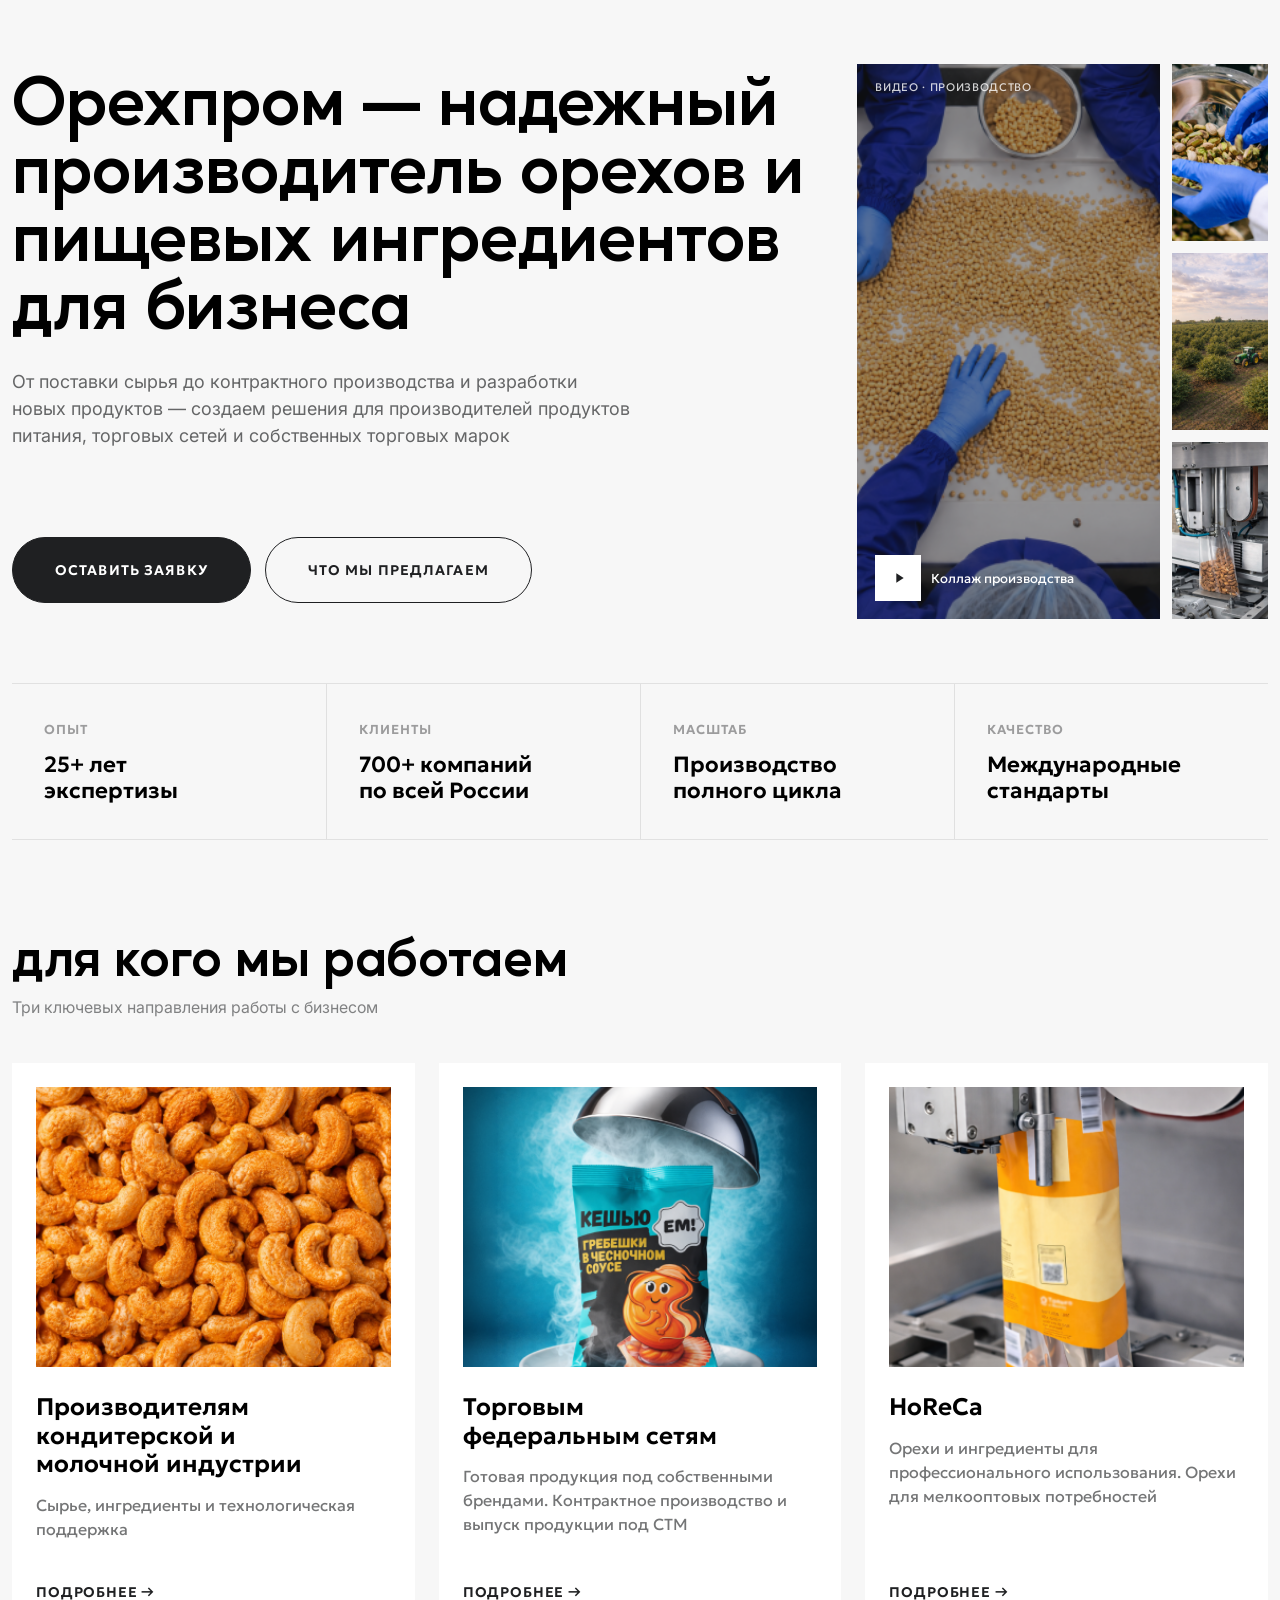
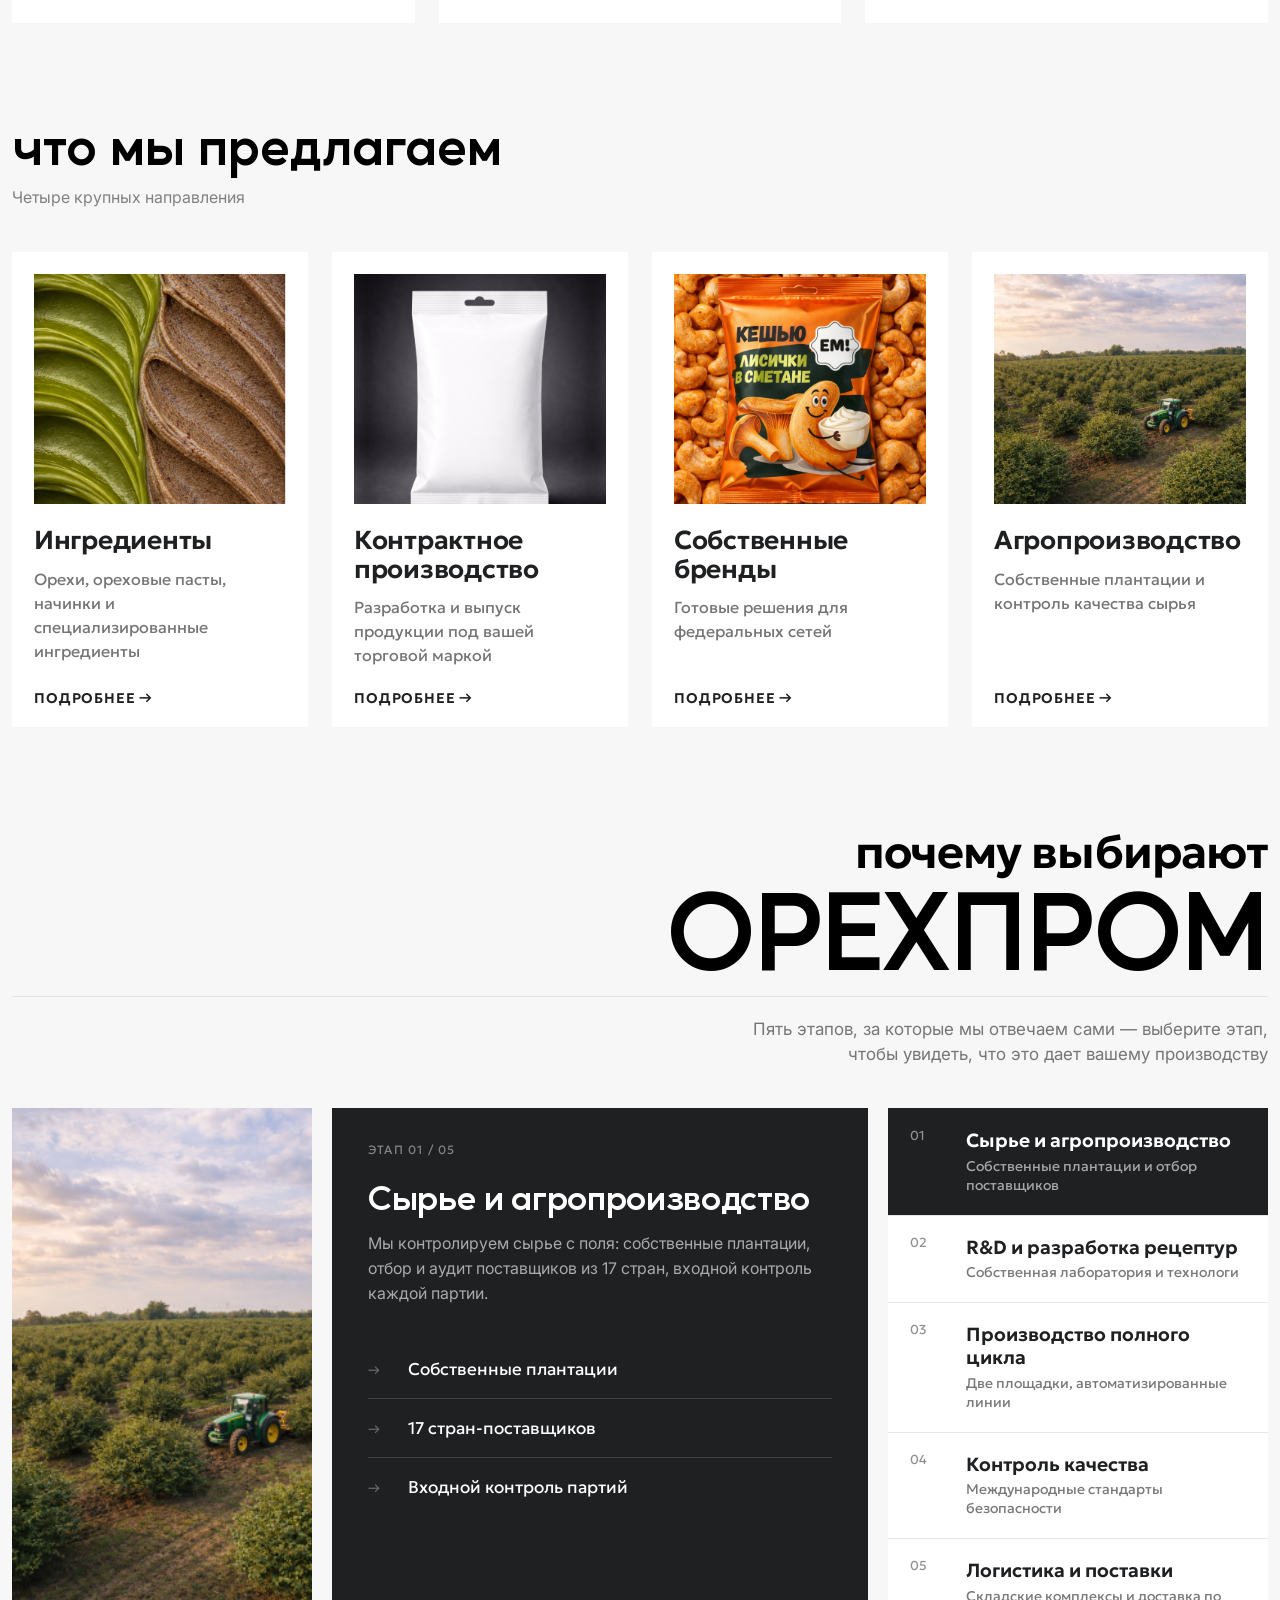
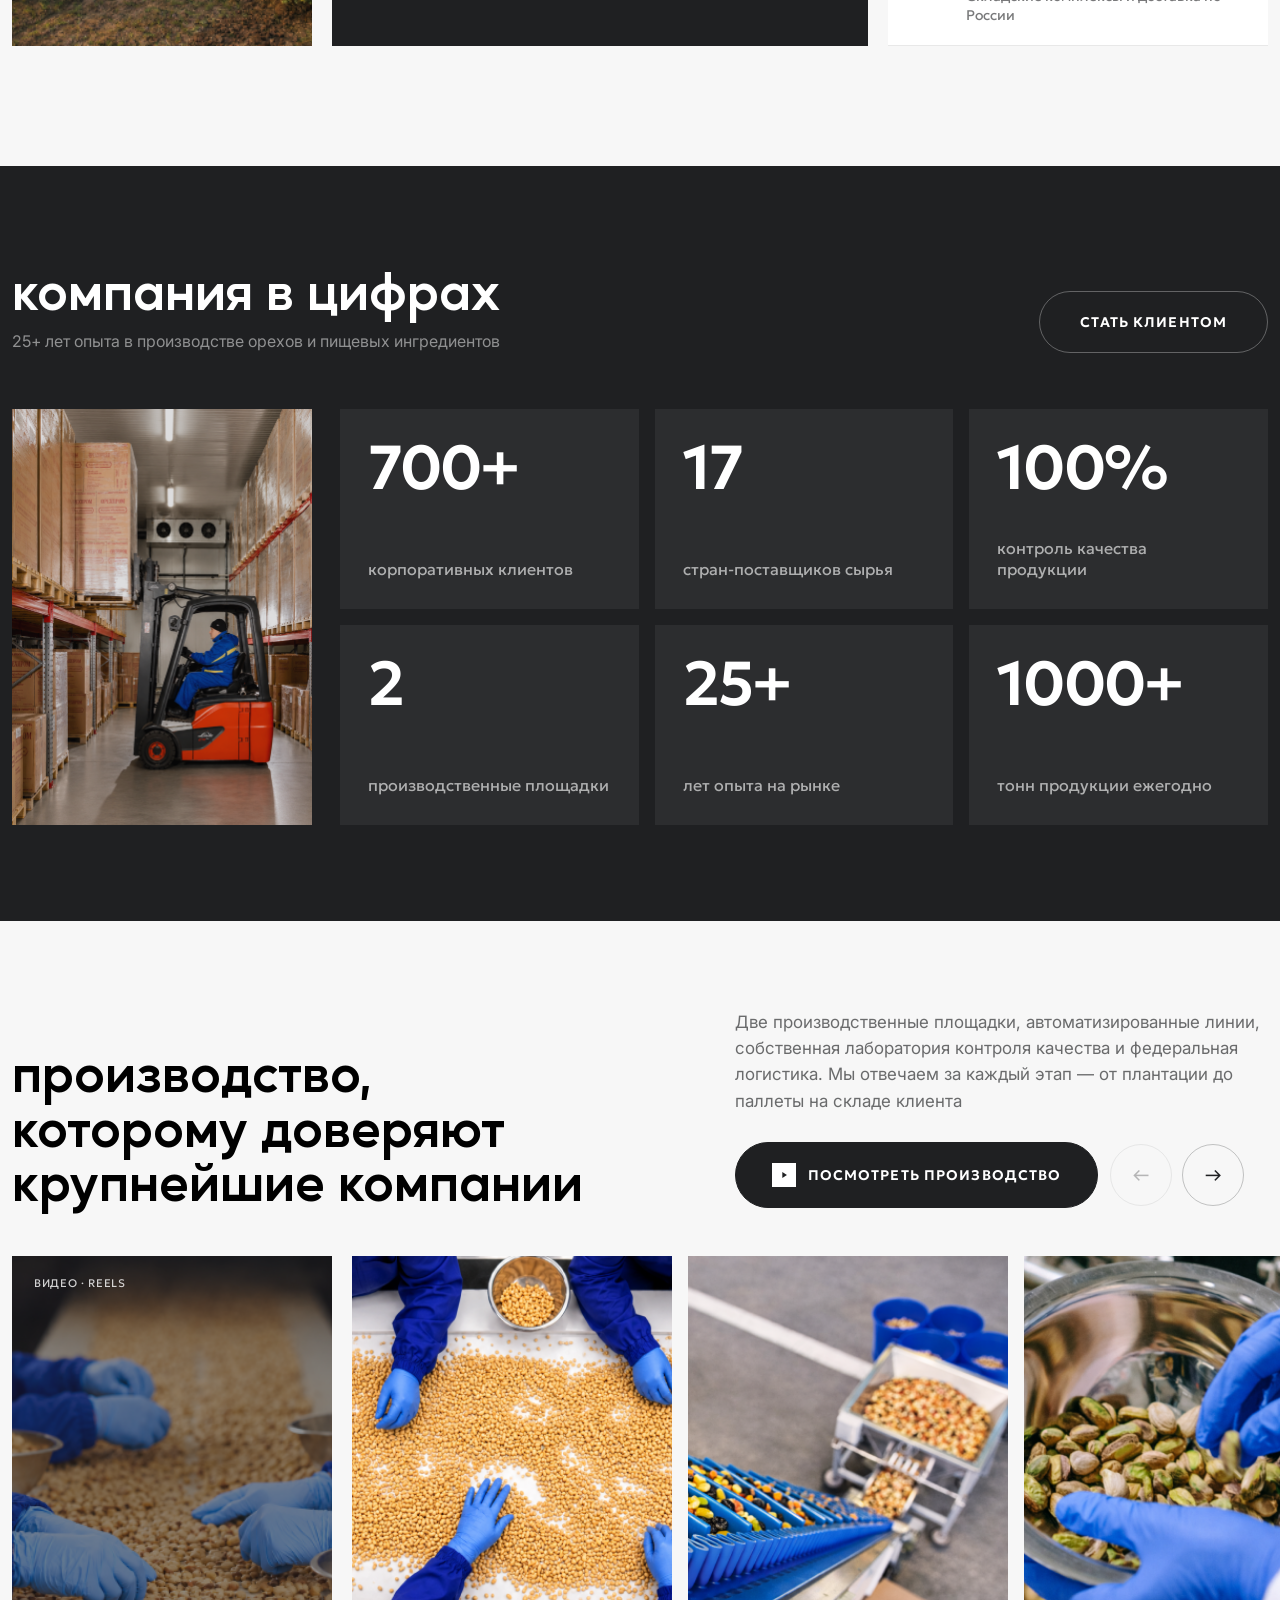
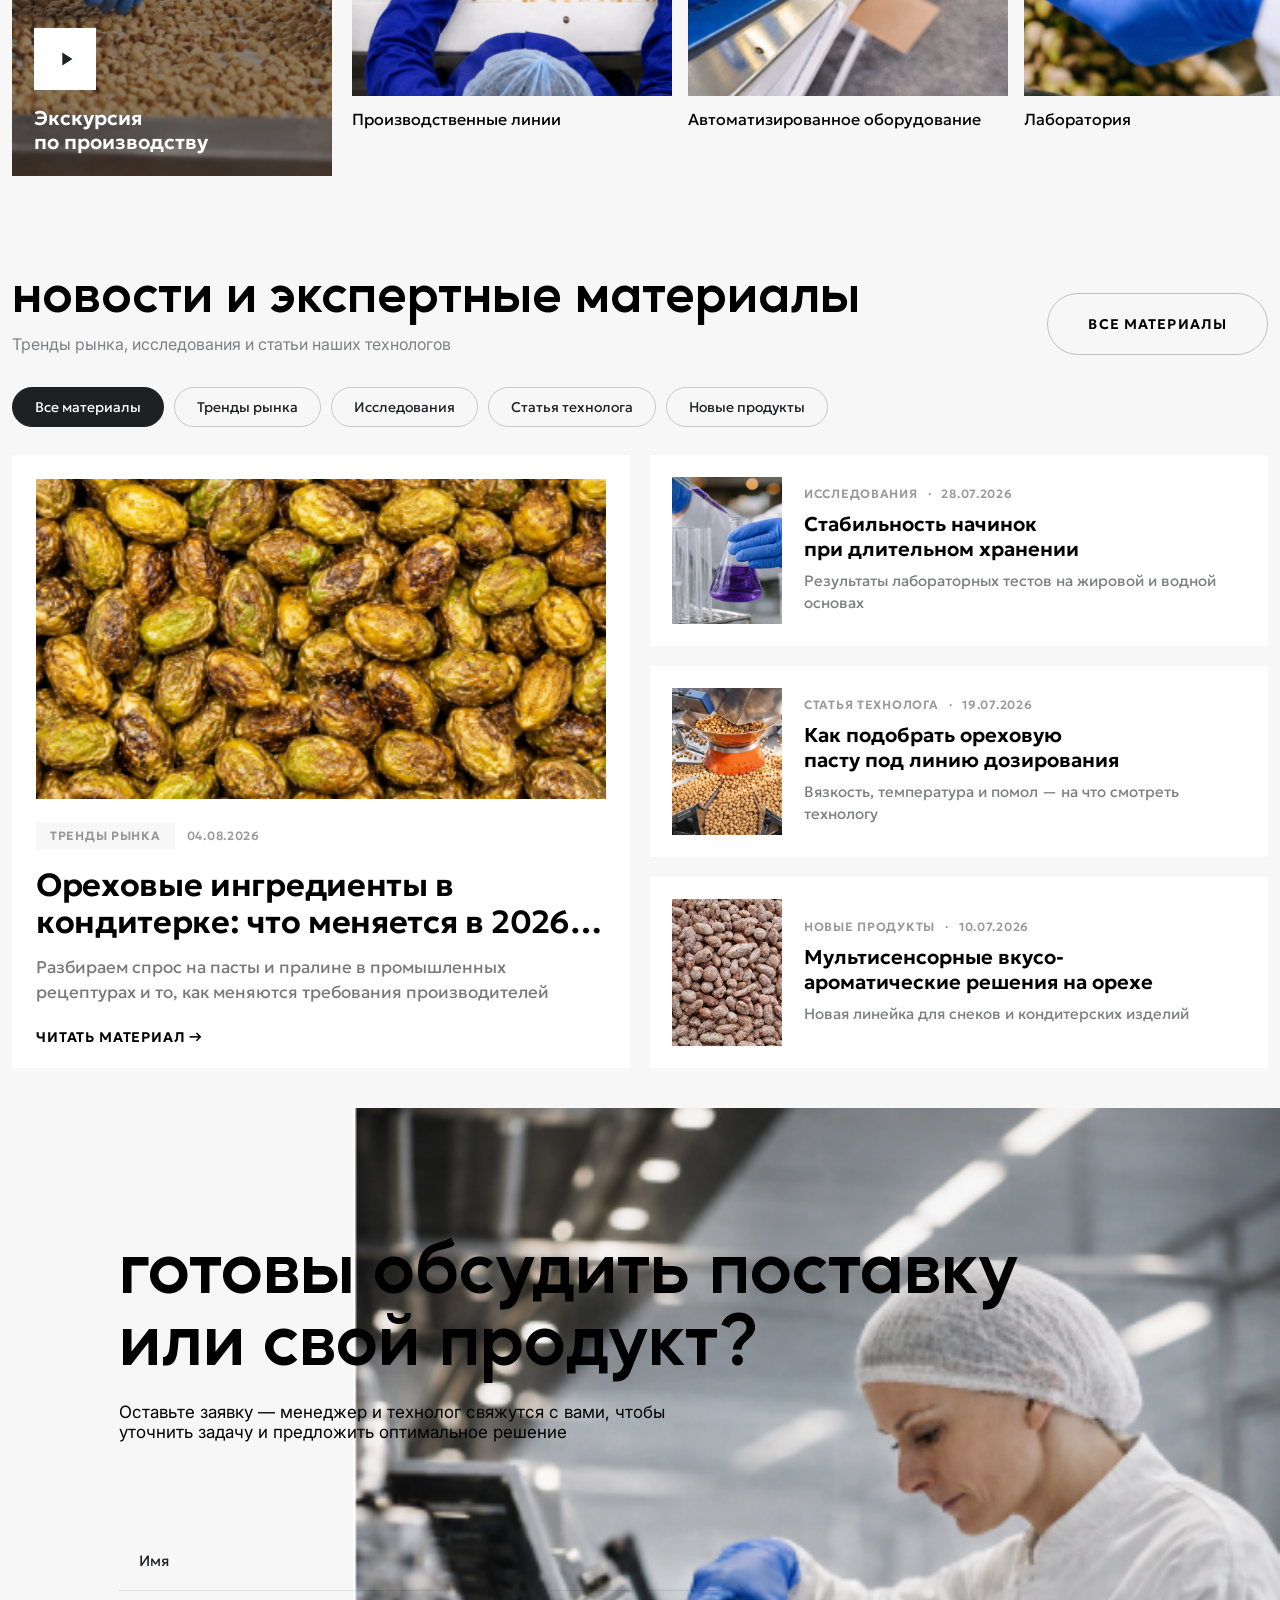
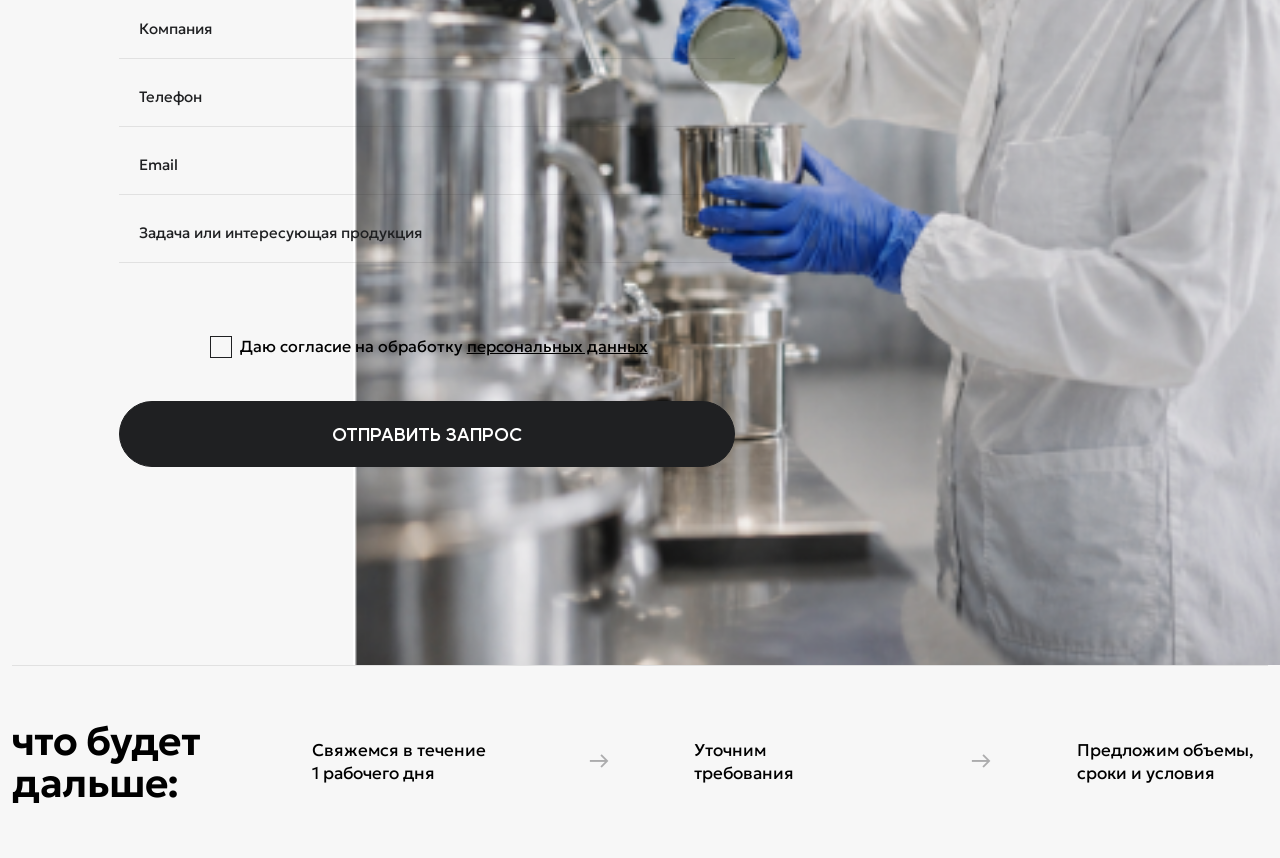
==== commit 91fcc2e0: "update" ====
--- a/index.html
+++ b/index.html
@@ -459,7 +459,6 @@
           <a href="#news" class="page-main-news__all-link">Все материалы</a>
         </div>
 
-        <!-- TODO: блок статичный (демо), в проде подставляется из блога WinterCMS -->
         <div class="page-main-news__filters">
           <button type="button" class="page-main-news__filter js-page-main-news-filter is-active" data-category="all">Все материалы</button>
           <button type="button" class="page-main-news__filter js-page-main-news-filter" data-category="trends">Тренды рынка</button>
@@ -518,30 +517,29 @@
         </div>
         <div class="row">
           <div class="col-12 col-lg-6 col-xxl-5 offset-xl-1">
-            <!-- TODO: подставить реальные form_id и имена полей form_text_NN из WinterCMS (см. пример в salt.html) -->
             <form action="/ajax/sendForm.php" class="d-flex flex-column js-ajax-from feedback__form" method="POST">
               <input type="hidden" name="recaptcha_response" value="" class="visually-hidden">
-              <input type="hidden" name="form_id" value="TODO" class="visually-hidden">
+              <input type="hidden" name="form_id" class="visually-hidden">
 
               <label class="feedback__form-label">
                 <span class="visually-hidden">Имя</span>
-                <input type="text" name="form_text_TODO" placeholder="Имя" class="w-100 feedback__form-input" required>
+                <input type="text" name="form_text_82" placeholder="Имя" class="w-100 feedback__form-input" required>
               </label>
 
               <label class="feedback__form-label">
                 <span class="visually-hidden">Компания</span>
-                <input type="text" name="form_text_TODO" placeholder="Компания" class="w-100 feedback__form-input" required>
+                <input type="text" name="form_text_83" placeholder="Компания" class="w-100 feedback__form-input" required>
               </label>
 
               <div class="d-xxl-flex justify-content-between">
                 <label class="w-100 w-xxl-auto feedback__form-label">
                   <span class="visually-hidden">Телефон</span>
-                  <input type="tel" name="form_text_TODO" placeholder="Телефон" imask-phone class="w-100 w-xxl-auto feedback__form-input" required>
+                  <input type="tel" name="form_text_84" placeholder="Телефон" imask-phone class="w-100 w-xxl-auto feedback__form-input" required>
                 </label>
 
                 <label class="w-100 w-xxl-auto feedback__form-label">
                   <span class="visually-hidden">Email</span>
-                  <input type="email" name="form_text_TODO" placeholder="Email" class="w-100 w-xxl-auto feedback__form-input" required>
+                  <input type="email" name="form_text_85" placeholder="Email" class="w-100 w-xxl-auto feedback__form-input" required>
                 </label>
               </div>
 
--- a/css/common.css
+++ b/css/common.css
@@ -1,4 +1,181 @@
 @charset "UTF-8";
+:root,
+[data-bs-theme=light] {
+  --bs-blue: #0d6efd;
+  --bs-indigo: #6610f2;
+  --bs-purple: #6f42c1;
+  --bs-pink: #d63384;
+  --bs-red: #dc3545;
+  --bs-orange: #fd7e14;
+  --bs-yellow: #ffc107;
+  --bs-green: #198754;
+  --bs-teal: #20c997;
+  --bs-cyan: #0dcaf0;
+  --bs-black: #000;
+  --bs-white: #fff;
+  --bs-gray: #6c757d;
+  --bs-gray-dark: #343a40;
+  --bs-gray-100: #f8f9fa;
+  --bs-gray-200: #e9ecef;
+  --bs-gray-300: #dee2e6;
+  --bs-gray-400: #ced4da;
+  --bs-gray-500: #adb5bd;
+  --bs-gray-600: #6c757d;
+  --bs-gray-700: #495057;
+  --bs-gray-800: #343a40;
+  --bs-gray-900: #212529;
+  --bs-primary: #0d6efd;
+  --bs-secondary: #6c757d;
+  --bs-success: #198754;
+  --bs-info: #0dcaf0;
+  --bs-warning: #ffc107;
+  --bs-danger: #dc3545;
+  --bs-light: #f8f9fa;
+  --bs-dark: #212529;
+  --bs-primary-rgb: 13, 110, 253;
+  --bs-secondary-rgb: 108, 117, 125;
+  --bs-success-rgb: 25, 135, 84;
+  --bs-info-rgb: 13, 202, 240;
+  --bs-warning-rgb: 255, 193, 7;
+  --bs-danger-rgb: 220, 53, 69;
+  --bs-light-rgb: 248, 249, 250;
+  --bs-dark-rgb: 33, 37, 41;
+  --bs-primary-text-emphasis: rgb(5.2, 44, 101.2);
+  --bs-secondary-text-emphasis: rgb(43.2, 46.8, 50);
+  --bs-success-text-emphasis: rgb(10, 54, 33.6);
+  --bs-info-text-emphasis: rgb(5.2, 80.8, 96);
+  --bs-warning-text-emphasis: rgb(102, 77.2, 2.8);
+  --bs-danger-text-emphasis: rgb(88, 21.2, 27.6);
+  --bs-light-text-emphasis: #495057;
+  --bs-dark-text-emphasis: #495057;
+  --bs-primary-bg-subtle: rgb(206.6, 226, 254.6);
+  --bs-secondary-bg-subtle: rgb(225.6, 227.4, 229);
+  --bs-success-bg-subtle: rgb(209, 231, 220.8);
+  --bs-info-bg-subtle: rgb(206.6, 244.4, 252);
+  --bs-warning-bg-subtle: rgb(255, 242.6, 205.4);
+  --bs-danger-bg-subtle: rgb(248, 214.6, 217.8);
+  --bs-light-bg-subtle: rgb(251.5, 252, 252.5);
+  --bs-dark-bg-subtle: #ced4da;
+  --bs-primary-border-subtle: rgb(158.2, 197, 254.2);
+  --bs-secondary-border-subtle: rgb(196.2, 199.8, 203);
+  --bs-success-border-subtle: rgb(163, 207, 186.6);
+  --bs-info-border-subtle: rgb(158.2, 233.8, 249);
+  --bs-warning-border-subtle: rgb(255, 230.2, 155.8);
+  --bs-danger-border-subtle: rgb(241, 174.2, 180.6);
+  --bs-light-border-subtle: #e9ecef;
+  --bs-dark-border-subtle: #adb5bd;
+  --bs-white-rgb: 255, 255, 255;
+  --bs-black-rgb: 0, 0, 0;
+  --bs-font-sans-serif: system-ui, -apple-system, "Segoe UI", Roboto, "Helvetica Neue", "Noto Sans", "Liberation Sans", Arial, sans-serif, "Apple Color Emoji", "Segoe UI Emoji", "Segoe UI Symbol", "Noto Color Emoji";
+  --bs-font-monospace: SFMono-Regular, Menlo, Monaco, Consolas, "Liberation Mono", "Courier New", monospace;
+  --bs-gradient: linear-gradient(180deg, rgba(255, 255, 255, 0.15), rgba(255, 255, 255, 0));
+  --bs-body-font-family: var(--bs-font-sans-serif);
+  --bs-body-font-size: 1rem;
+  --bs-body-font-weight: 400;
+  --bs-body-line-height: 1.5;
+  --bs-body-color: #212529;
+  --bs-body-color-rgb: 33, 37, 41;
+  --bs-body-bg: #fff;
+  --bs-body-bg-rgb: 255, 255, 255;
+  --bs-emphasis-color: #000;
+  --bs-emphasis-color-rgb: 0, 0, 0;
+  --bs-secondary-color: rgba(33, 37, 41, 0.75);
+  --bs-secondary-color-rgb: 33, 37, 41;
+  --bs-secondary-bg: #e9ecef;
+  --bs-secondary-bg-rgb: 233, 236, 239;
+  --bs-tertiary-color: rgba(33, 37, 41, 0.5);
+  --bs-tertiary-color-rgb: 33, 37, 41;
+  --bs-tertiary-bg: #f8f9fa;
+  --bs-tertiary-bg-rgb: 248, 249, 250;
+  --bs-heading-color: inherit;
+  --bs-link-color: #0d6efd;
+  --bs-link-color-rgb: 13, 110, 253;
+  --bs-link-decoration: underline;
+  --bs-link-hover-color: rgb(10.4, 88, 202.4);
+  --bs-link-hover-color-rgb: 10, 88, 202;
+  --bs-code-color: #d63384;
+  --bs-highlight-color: #212529;
+  --bs-highlight-bg: rgb(255, 242.6, 205.4);
+  --bs-border-width: 1px;
+  --bs-border-style: solid;
+  --bs-border-color: #dee2e6;
+  --bs-border-color-translucent: rgba(0, 0, 0, 0.175);
+  --bs-border-radius: 0.375rem;
+  --bs-border-radius-sm: 0.25rem;
+  --bs-border-radius-lg: 0.5rem;
+  --bs-border-radius-xl: 1rem;
+  --bs-border-radius-xxl: 2rem;
+  --bs-border-radius-2xl: var(--bs-border-radius-xxl);
+  --bs-border-radius-pill: 50rem;
+  --bs-box-shadow: 0 0.5rem 1rem rgba(0, 0, 0, 0.15);
+  --bs-box-shadow-sm: 0 0.125rem 0.25rem rgba(0, 0, 0, 0.075);
+  --bs-box-shadow-lg: 0 1rem 3rem rgba(0, 0, 0, 0.175);
+  --bs-box-shadow-inset: inset 0 1px 2px rgba(0, 0, 0, 0.075);
+  --bs-focus-ring-width: 0.25rem;
+  --bs-focus-ring-opacity: 0.25;
+  --bs-focus-ring-color: rgba(13, 110, 253, 0.25);
+  --bs-form-valid-color: #198754;
+  --bs-form-valid-border-color: #198754;
+  --bs-form-invalid-color: #dc3545;
+  --bs-form-invalid-border-color: #dc3545;
+}
+
+[data-bs-theme=dark] {
+  color-scheme: dark;
+  --bs-body-color: #dee2e6;
+  --bs-body-color-rgb: 222, 226, 230;
+  --bs-body-bg: #212529;
+  --bs-body-bg-rgb: 33, 37, 41;
+  --bs-emphasis-color: #fff;
+  --bs-emphasis-color-rgb: 255, 255, 255;
+  --bs-secondary-color: rgba(222, 226, 230, 0.75);
+  --bs-secondary-color-rgb: 222, 226, 230;
+  --bs-secondary-bg: #343a40;
+  --bs-secondary-bg-rgb: 52, 58, 64;
+  --bs-tertiary-color: rgba(222, 226, 230, 0.5);
+  --bs-tertiary-color-rgb: 222, 226, 230;
+  --bs-tertiary-bg: rgb(42.5, 47.5, 52.5);
+  --bs-tertiary-bg-rgb: 43, 48, 53;
+  --bs-primary-text-emphasis: rgb(109.8, 168, 253.8);
+  --bs-secondary-text-emphasis: rgb(166.8, 172.2, 177);
+  --bs-success-text-emphasis: rgb(117, 183, 152.4);
+  --bs-info-text-emphasis: rgb(109.8, 223.2, 246);
+  --bs-warning-text-emphasis: rgb(255, 217.8, 106.2);
+  --bs-danger-text-emphasis: rgb(234, 133.8, 143.4);
+  --bs-light-text-emphasis: #f8f9fa;
+  --bs-dark-text-emphasis: #dee2e6;
+  --bs-primary-bg-subtle: rgb(2.6, 22, 50.6);
+  --bs-secondary-bg-subtle: rgb(21.6, 23.4, 25);
+  --bs-success-bg-subtle: rgb(5, 27, 16.8);
+  --bs-info-bg-subtle: rgb(2.6, 40.4, 48);
+  --bs-warning-bg-subtle: rgb(51, 38.6, 1.4);
+  --bs-danger-bg-subtle: rgb(44, 10.6, 13.8);
+  --bs-light-bg-subtle: #343a40;
+  --bs-dark-bg-subtle: #1a1d20;
+  --bs-primary-border-subtle: rgb(7.8, 66, 151.8);
+  --bs-secondary-border-subtle: rgb(64.8, 70.2, 75);
+  --bs-success-border-subtle: rgb(15, 81, 50.4);
+  --bs-info-border-subtle: rgb(7.8, 121.2, 144);
+  --bs-warning-border-subtle: rgb(153, 115.8, 4.2);
+  --bs-danger-border-subtle: rgb(132, 31.8, 41.4);
+  --bs-light-border-subtle: #495057;
+  --bs-dark-border-subtle: #343a40;
+  --bs-heading-color: inherit;
+  --bs-link-color: rgb(109.8, 168, 253.8);
+  --bs-link-hover-color: rgb(138.84, 185.4, 254.04);
+  --bs-link-color-rgb: 110, 168, 254;
+  --bs-link-hover-color-rgb: 139, 185, 254;
+  --bs-code-color: rgb(230.4, 132.6, 181.2);
+  --bs-highlight-color: #dee2e6;
+  --bs-highlight-bg: rgb(102, 77.2, 2.8);
+  --bs-border-color: #495057;
+  --bs-border-color-translucent: rgba(255, 255, 255, 0.15);
+  --bs-form-valid-color: rgb(117, 183, 152.4);
+  --bs-form-valid-border-color: rgb(117, 183, 152.4);
+  --bs-form-invalid-color: rgb(234, 133.8, 143.4);
+  --bs-form-invalid-border-color: rgb(234, 133.8, 143.4);
+}
+
 .align-baseline {
   vertical-align: baseline !important;
 }
@@ -8135,6 +8312,339 @@
   overflow-y: auto;
 }
 
+.clearfix::after {
+  display: block;
+  clear: both;
+  content: "";
+}
+
+.text-bg-primary {
+  color: #fff !important;
+  background-color: RGBA(var(--bs-primary-rgb), var(--bs-bg-opacity, 1)) !important;
+}
+
+.text-bg-secondary {
+  color: #fff !important;
+  background-color: RGBA(var(--bs-secondary-rgb), var(--bs-bg-opacity, 1)) !important;
+}
+
+.text-bg-success {
+  color: #fff !important;
+  background-color: RGBA(var(--bs-success-rgb), var(--bs-bg-opacity, 1)) !important;
+}
+
+.text-bg-info {
+  color: #000 !important;
+  background-color: RGBA(var(--bs-info-rgb), var(--bs-bg-opacity, 1)) !important;
+}
+
+.text-bg-warning {
+  color: #000 !important;
+  background-color: RGBA(var(--bs-warning-rgb), var(--bs-bg-opacity, 1)) !important;
+}
+
+.text-bg-danger {
+  color: #fff !important;
+  background-color: RGBA(var(--bs-danger-rgb), var(--bs-bg-opacity, 1)) !important;
+}
+
+.text-bg-light {
+  color: #000 !important;
+  background-color: RGBA(var(--bs-light-rgb), var(--bs-bg-opacity, 1)) !important;
+}
+
+.text-bg-dark {
+  color: #fff !important;
+  background-color: RGBA(var(--bs-dark-rgb), var(--bs-bg-opacity, 1)) !important;
+}
+
+.link-primary {
+  color: RGBA(var(--bs-primary-rgb), var(--bs-link-opacity, 1)) !important;
+  text-decoration-color: RGBA(var(--bs-primary-rgb), var(--bs-link-underline-opacity, 1)) !important;
+}
+.link-primary:hover, .link-primary:focus {
+  color: RGBA(10, 88, 202, var(--bs-link-opacity, 1)) !important;
+  text-decoration-color: RGBA(10, 88, 202, var(--bs-link-underline-opacity, 1)) !important;
+}
+
+.link-secondary {
+  color: RGBA(var(--bs-secondary-rgb), var(--bs-link-opacity, 1)) !important;
+  text-decoration-color: RGBA(var(--bs-secondary-rgb), var(--bs-link-underline-opacity, 1)) !important;
+}
+.link-secondary:hover, .link-secondary:focus {
+  color: RGBA(86, 94, 100, var(--bs-link-opacity, 1)) !important;
+  text-decoration-color: RGBA(86, 94, 100, var(--bs-link-underline-opacity, 1)) !important;
+}
+
+.link-success {
+  color: RGBA(var(--bs-success-rgb), var(--bs-link-opacity, 1)) !important;
+  text-decoration-color: RGBA(var(--bs-success-rgb), var(--bs-link-underline-opacity, 1)) !important;
+}
+.link-success:hover, .link-success:focus {
+  color: RGBA(20, 108, 67, var(--bs-link-opacity, 1)) !important;
+  text-decoration-color: RGBA(20, 108, 67, var(--bs-link-underline-opacity, 1)) !important;
+}
+
+.link-info {
+  color: RGBA(var(--bs-info-rgb), var(--bs-link-opacity, 1)) !important;
+  text-decoration-color: RGBA(var(--bs-info-rgb), var(--bs-link-underline-opacity, 1)) !important;
+}
+.link-info:hover, .link-info:focus {
+  color: RGBA(61, 213, 243, var(--bs-link-opacity, 1)) !important;
+  text-decoration-color: RGBA(61, 213, 243, var(--bs-link-underline-opacity, 1)) !important;
+}
+
+.link-warning {
+  color: RGBA(var(--bs-warning-rgb), var(--bs-link-opacity, 1)) !important;
+  text-decoration-color: RGBA(var(--bs-warning-rgb), var(--bs-link-underline-opacity, 1)) !important;
+}
+.link-warning:hover, .link-warning:focus {
+  color: RGBA(255, 205, 57, var(--bs-link-opacity, 1)) !important;
+  text-decoration-color: RGBA(255, 205, 57, var(--bs-link-underline-opacity, 1)) !important;
+}
+
+.link-danger {
+  color: RGBA(var(--bs-danger-rgb), var(--bs-link-opacity, 1)) !important;
+  text-decoration-color: RGBA(var(--bs-danger-rgb), var(--bs-link-underline-opacity, 1)) !important;
+}
+.link-danger:hover, .link-danger:focus {
+  color: RGBA(176, 42, 55, var(--bs-link-opacity, 1)) !important;
+  text-decoration-color: RGBA(176, 42, 55, var(--bs-link-underline-opacity, 1)) !important;
+}
+
+.link-light {
+  color: RGBA(var(--bs-light-rgb), var(--bs-link-opacity, 1)) !important;
+  text-decoration-color: RGBA(var(--bs-light-rgb), var(--bs-link-underline-opacity, 1)) !important;
+}
+.link-light:hover, .link-light:focus {
+  color: RGBA(249, 250, 251, var(--bs-link-opacity, 1)) !important;
+  text-decoration-color: RGBA(249, 250, 251, var(--bs-link-underline-opacity, 1)) !important;
+}
+
+.link-dark {
+  color: RGBA(var(--bs-dark-rgb), var(--bs-link-opacity, 1)) !important;
+  text-decoration-color: RGBA(var(--bs-dark-rgb), var(--bs-link-underline-opacity, 1)) !important;
+}
+.link-dark:hover, .link-dark:focus {
+  color: RGBA(26, 30, 33, var(--bs-link-opacity, 1)) !important;
+  text-decoration-color: RGBA(26, 30, 33, var(--bs-link-underline-opacity, 1)) !important;
+}
+
+.link-body-emphasis {
+  color: RGBA(var(--bs-emphasis-color-rgb), var(--bs-link-opacity, 1)) !important;
+  text-decoration-color: RGBA(var(--bs-emphasis-color-rgb), var(--bs-link-underline-opacity, 1)) !important;
+}
+.link-body-emphasis:hover, .link-body-emphasis:focus {
+  color: RGBA(var(--bs-emphasis-color-rgb), var(--bs-link-opacity, 0.75)) !important;
+  text-decoration-color: RGBA(var(--bs-emphasis-color-rgb), var(--bs-link-underline-opacity, 0.75)) !important;
+}
+
+.focus-ring:focus {
+  outline: 0;
+  box-shadow: var(--bs-focus-ring-x, 0) var(--bs-focus-ring-y, 0) var(--bs-focus-ring-blur, 0) var(--bs-focus-ring-width) var(--bs-focus-ring-color);
+}
+
+.icon-link {
+  display: inline-flex;
+  gap: 0.375rem;
+  align-items: center;
+  text-decoration-color: rgba(var(--bs-link-color-rgb), var(--bs-link-opacity, 0.5));
+  text-underline-offset: 0.25em;
+  backface-visibility: hidden;
+}
+.icon-link > .bi {
+  flex-shrink: 0;
+  width: 1em;
+  height: 1em;
+  fill: currentcolor;
+  transition: 0.2s ease-in-out transform;
+}
+@media (prefers-reduced-motion: reduce) {
+  .icon-link > .bi {
+    transition: none;
+  }
+}
+
+.icon-link-hover:hover > .bi, .icon-link-hover:focus-visible > .bi {
+  transform: var(--bs-icon-link-transform, translate3d(0.25em, 0, 0));
+}
+
+.ratio {
+  position: relative;
+  width: 100%;
+}
+.ratio::before {
+  display: block;
+  padding-top: var(--bs-aspect-ratio);
+  content: "";
+}
+.ratio > * {
+  position: absolute;
+  top: 0;
+  left: 0;
+  width: 100%;
+  height: 100%;
+}
+
+.ratio-1x1 {
+  --bs-aspect-ratio: 100%;
+}
+
+.ratio-4x3 {
+  --bs-aspect-ratio: 75%;
+}
+
+.ratio-16x9 {
+  --bs-aspect-ratio: 56.25%;
+}
+
+.ratio-21x9 {
+  --bs-aspect-ratio: 42.8571428571%;
+}
+
+.fixed-top {
+  position: fixed;
+  top: 0;
+  right: 0;
+  left: 0;
+  z-index: 1030;
+}
+
+.fixed-bottom {
+  position: fixed;
+  right: 0;
+  bottom: 0;
+  left: 0;
+  z-index: 1030;
+}
+
+.sticky-top {
+  position: sticky;
+  top: 0;
+  z-index: 1020;
+}
+
+.sticky-bottom {
+  position: sticky;
+  bottom: 0;
+  z-index: 1020;
+}
+
+@media (min-width: 576px) {
+  .sticky-sm-top {
+    position: sticky;
+    top: 0;
+    z-index: 1020;
+  }
+  .sticky-sm-bottom {
+    position: sticky;
+    bottom: 0;
+    z-index: 1020;
+  }
+}
+@media (min-width: 768px) {
+  .sticky-md-top {
+    position: sticky;
+    top: 0;
+    z-index: 1020;
+  }
+  .sticky-md-bottom {
+    position: sticky;
+    bottom: 0;
+    z-index: 1020;
+  }
+}
+@media (min-width: 992px) {
+  .sticky-lg-top {
+    position: sticky;
+    top: 0;
+    z-index: 1020;
+  }
+  .sticky-lg-bottom {
+    position: sticky;
+    bottom: 0;
+    z-index: 1020;
+  }
+}
+@media (min-width: 1200px) {
+  .sticky-xl-top {
+    position: sticky;
+    top: 0;
+    z-index: 1020;
+  }
+  .sticky-xl-bottom {
+    position: sticky;
+    bottom: 0;
+    z-index: 1020;
+  }
+}
+@media (min-width: 1400px) {
+  .sticky-xxl-top {
+    position: sticky;
+    top: 0;
+    z-index: 1020;
+  }
+  .sticky-xxl-bottom {
+    position: sticky;
+    bottom: 0;
+    z-index: 1020;
+  }
+}
+.hstack {
+  display: flex;
+  flex-direction: row;
+  align-items: center;
+  align-self: stretch;
+}
+
+.vstack {
+  display: flex;
+  flex: 1 1 auto;
+  flex-direction: column;
+  align-self: stretch;
+}
+
+.visually-hidden,
+.visually-hidden-focusable:not(:focus):not(:focus-within) {
+  width: 1px !important;
+  height: 1px !important;
+  padding: 0 !important;
+  margin: -1px !important;
+  overflow: hidden !important;
+  clip: rect(0, 0, 0, 0) !important;
+  white-space: nowrap !important;
+  border: 0 !important;
+}
+.visually-hidden:not(caption),
+.visually-hidden-focusable:not(:focus):not(:focus-within):not(caption) {
+  position: absolute !important;
+}
+
+.stretched-link::after {
+  position: absolute;
+  top: 0;
+  right: 0;
+  bottom: 0;
+  left: 0;
+  z-index: 1;
+  content: "";
+}
+
+.text-truncate {
+  overflow: hidden;
+  text-overflow: ellipsis;
+  white-space: nowrap;
+}
+
+.vr {
+  display: inline-block;
+  align-self: stretch;
+  width: var(--bs-border-width);
+  min-height: 1em;
+  background-color: currentcolor;
+  opacity: 0.25;
+}
+
 :root {
   --f-video-height: 645px;
   --f-video-width: 439px;
@@ -8249,6 +8759,7 @@
   background-color: #F7F7F7;
   overflow-x: hidden;
   overflow-x: clip;
+  font-family: "Geologica", sans-serif;
 }
 
 button {
--- a/css/main.css
+++ b/css/main.css
@@ -1535,13 +1535,15 @@
 }
 .page-main-news__grid {
   display: grid;
-  grid-template-columns: 1fr 1fr;
+  grid-template-columns: minmax(0, 1fr) minmax(0, 1fr);
+  grid-auto-rows: minmax(191px, auto);
   gap: 20px;
   margin-top: 28px;
 }
 @media (max-width: 767.98px) {
   .page-main-news__grid {
-    grid-template-columns: 1fr;
+    grid-template-columns: minmax(0, 1fr);
+    grid-auto-rows: auto;
     gap: 12px;
     margin-top: 20px;
   }
@@ -1551,12 +1553,15 @@
   display: flex;
   flex-direction: column;
   height: 100%;
+  max-height: 613px;
   padding: 24px;
+  overflow: hidden;
   background-color: #fff;
 }
 @media (max-width: 767.98px) {
   .page-main-news__main {
     grid-row: auto;
+    max-height: none;
     padding: 16px;
   }
 }
@@ -1595,12 +1600,19 @@
 }
 .page-main-news__main-title {
   margin-top: 18px;
+  width: 100%;
   font-family: "Geologica";
   font-style: normal;
   font-weight: 700;
   font-size: 32px;
   line-height: 1.15;
   letter-spacing: -0.01em;
+  display: -webkit-box;
+  -webkit-box-orient: vertical;
+  -webkit-line-clamp: 2;
+  line-clamp: 2;
+  overflow: hidden;
+  overflow-wrap: break-word;
 }
 @media (max-width: 767.98px) {
   .page-main-news__main-title {
@@ -1609,12 +1621,19 @@
 }
 .page-main-news__main-text {
   margin-top: 14px;
+  width: 100%;
   font-family: "Geologica";
   font-style: normal;
   font-weight: 400;
   font-size: 17px;
   line-height: 1.5;
   color: rgba(31, 32, 34, 0.6);
+  display: -webkit-box;
+  -webkit-box-orient: vertical;
+  -webkit-line-clamp: 2;
+  line-clamp: 2;
+  overflow: hidden;
+  overflow-wrap: break-word;
 }
 .page-main-news__main-link {
   margin-top: auto;
@@ -1629,7 +1648,7 @@
 }
 .page-main-news__card {
   display: grid;
-  grid-template-columns: 110px 1fr;
+  grid-template-columns: 110px minmax(0, 1fr);
   gap: 22px;
   align-items: center;
   padding: 22px;
@@ -1637,7 +1656,7 @@
 }
 @media (max-width: 767.98px) {
   .page-main-news__card {
-    grid-template-columns: 84px 1fr;
+    grid-template-columns: 84px minmax(0, 1fr);
     gap: 14px;
     padding: 14px;
   }
@@ -1664,6 +1683,16 @@
   letter-spacing: 0.06em;
   text-transform: uppercase;
   color: rgba(31, 32, 34, 0.45);
+}
+@media (max-width: 767.98px) {
+  .page-main-news__card-meta {
+    flex-direction: column;
+    align-items: flex-start;
+    gap: 4px;
+  }
+  .page-main-news__card-meta span:nth-child(2) {
+    display: none;
+  }
 }
 .page-main-news__card-title {
   margin-top: 12px;
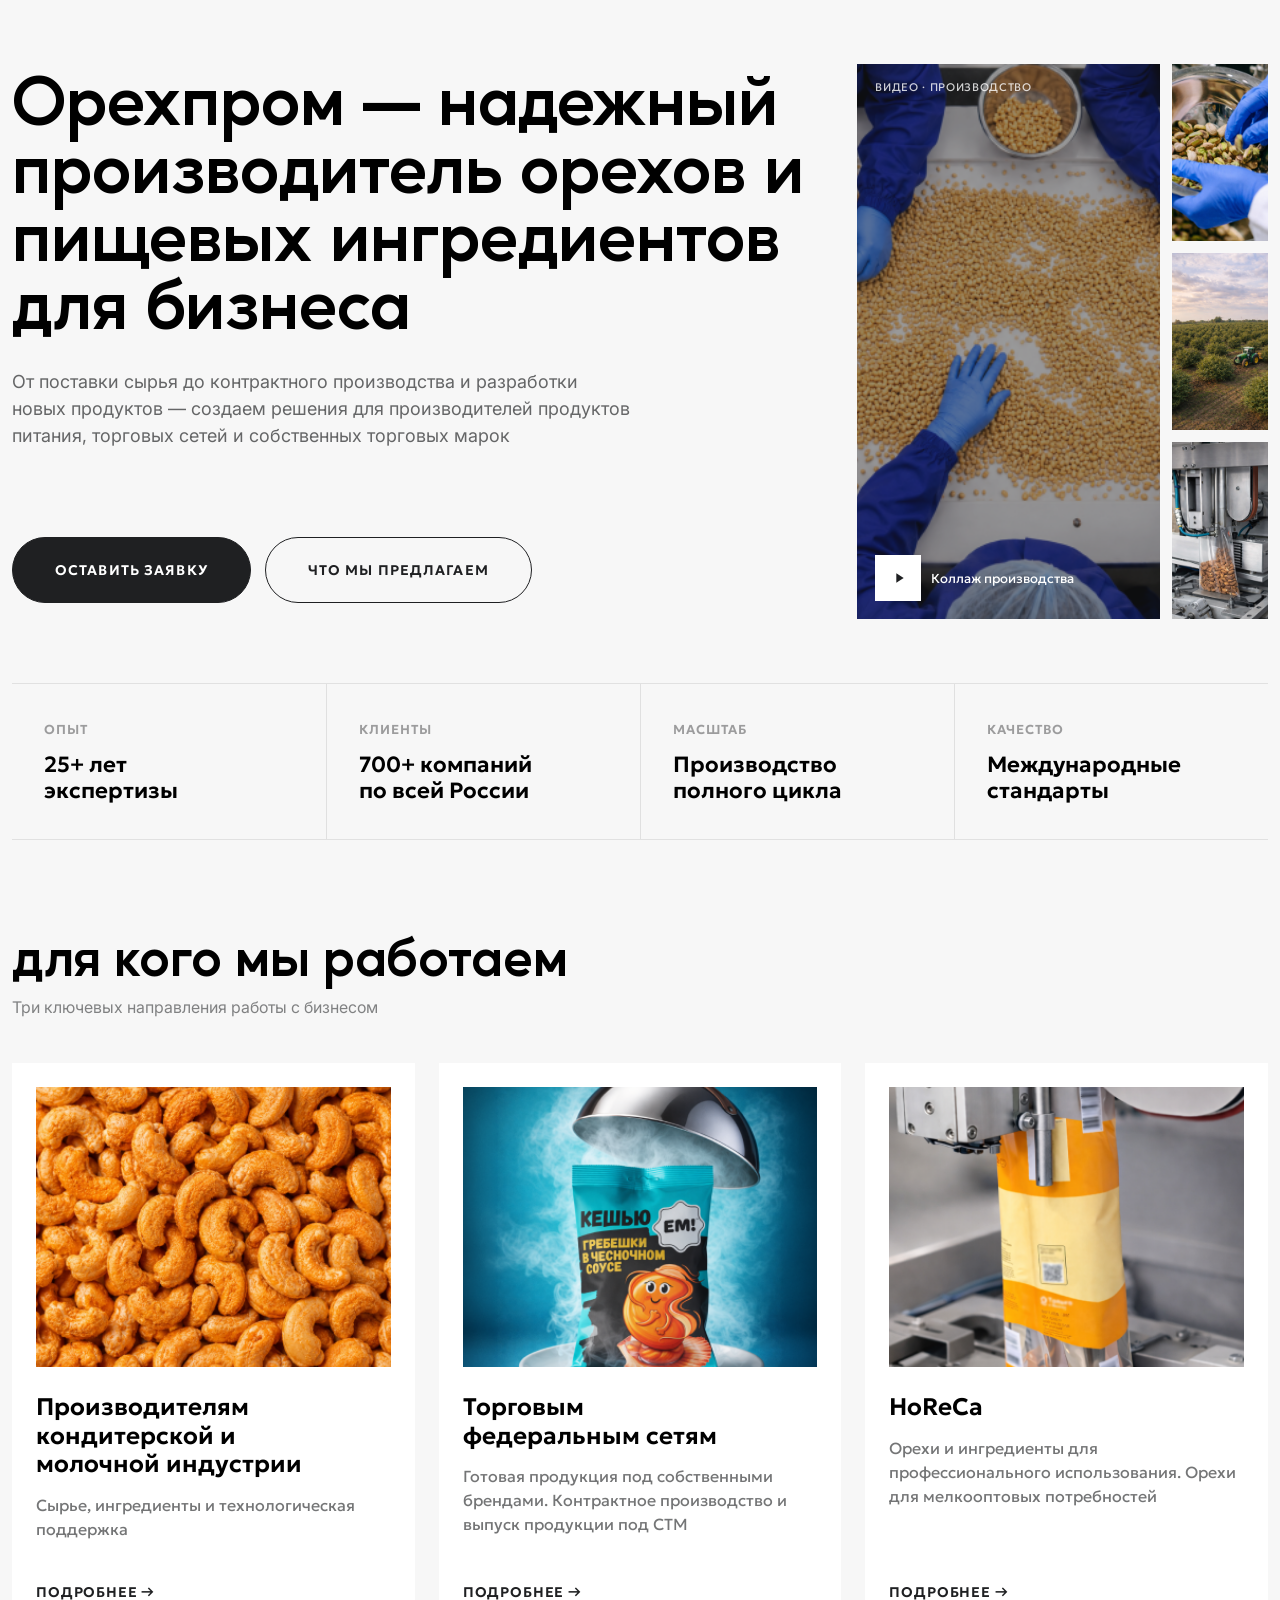
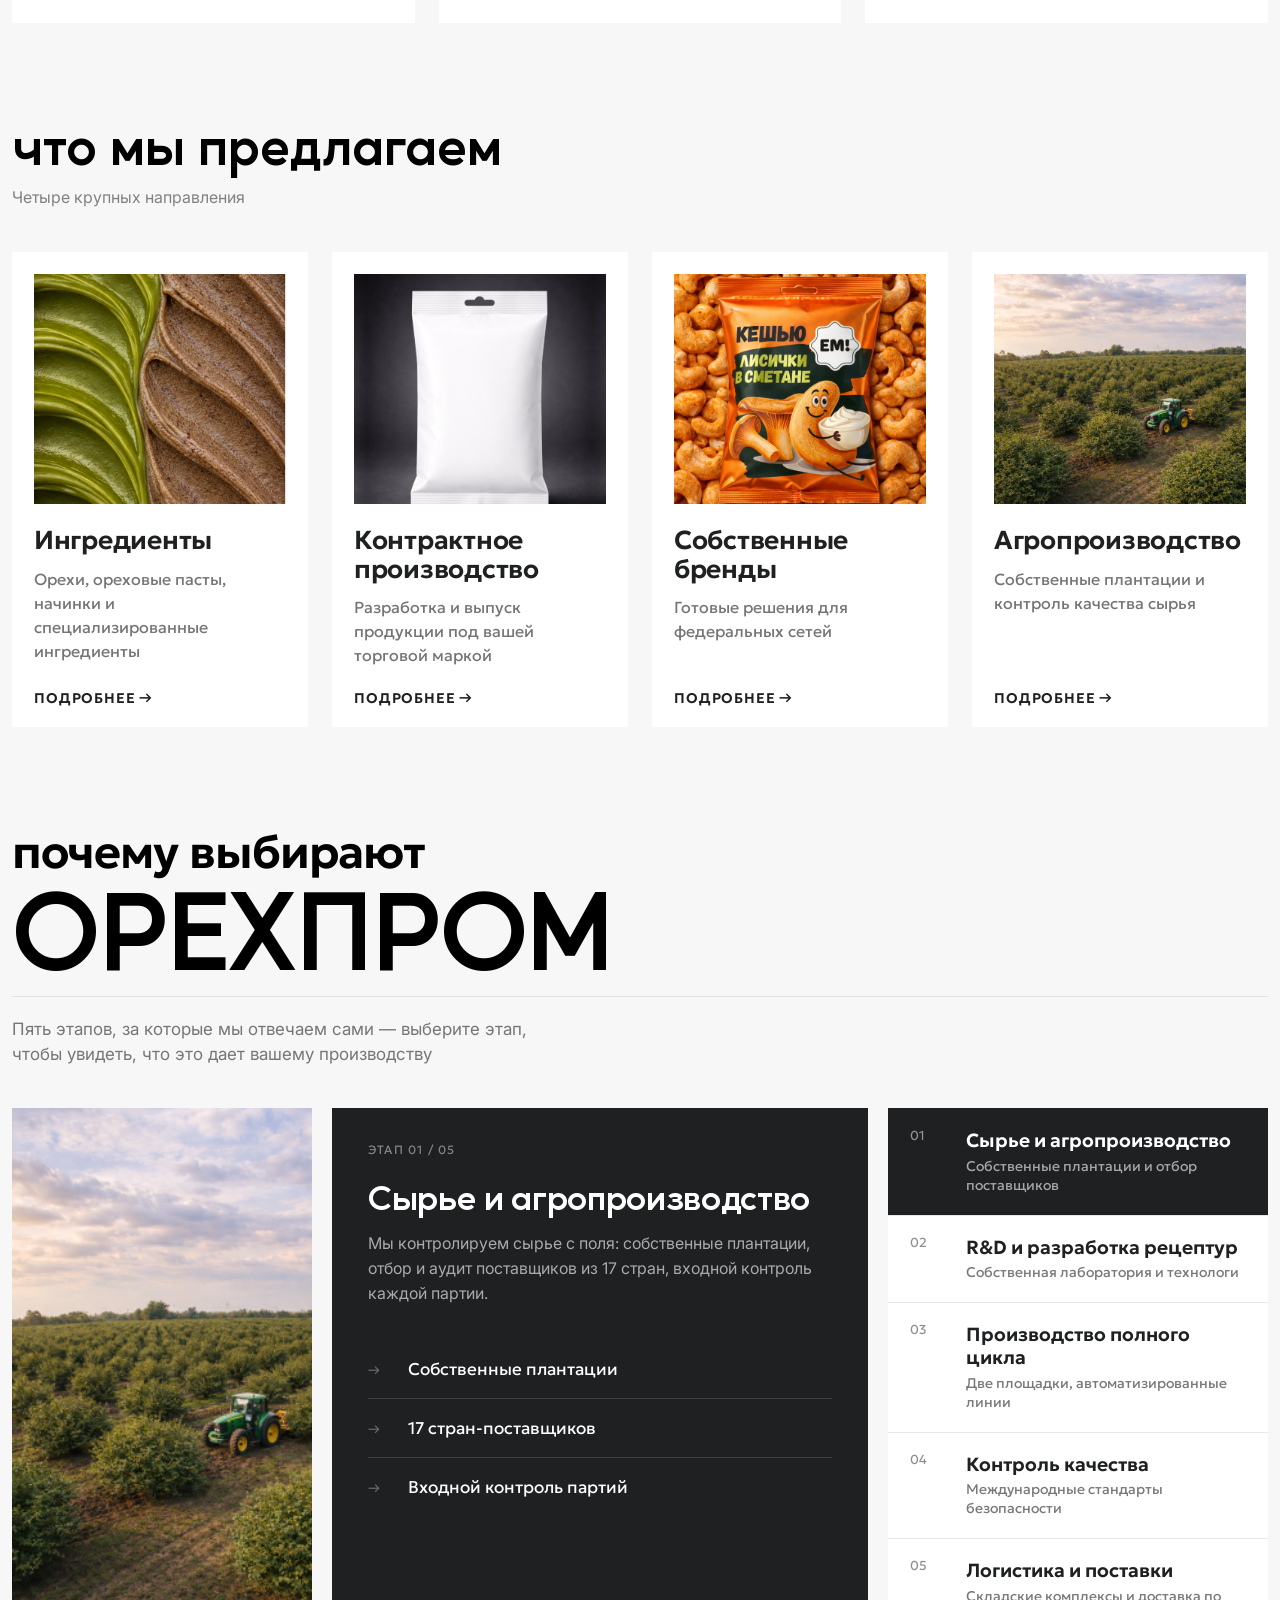
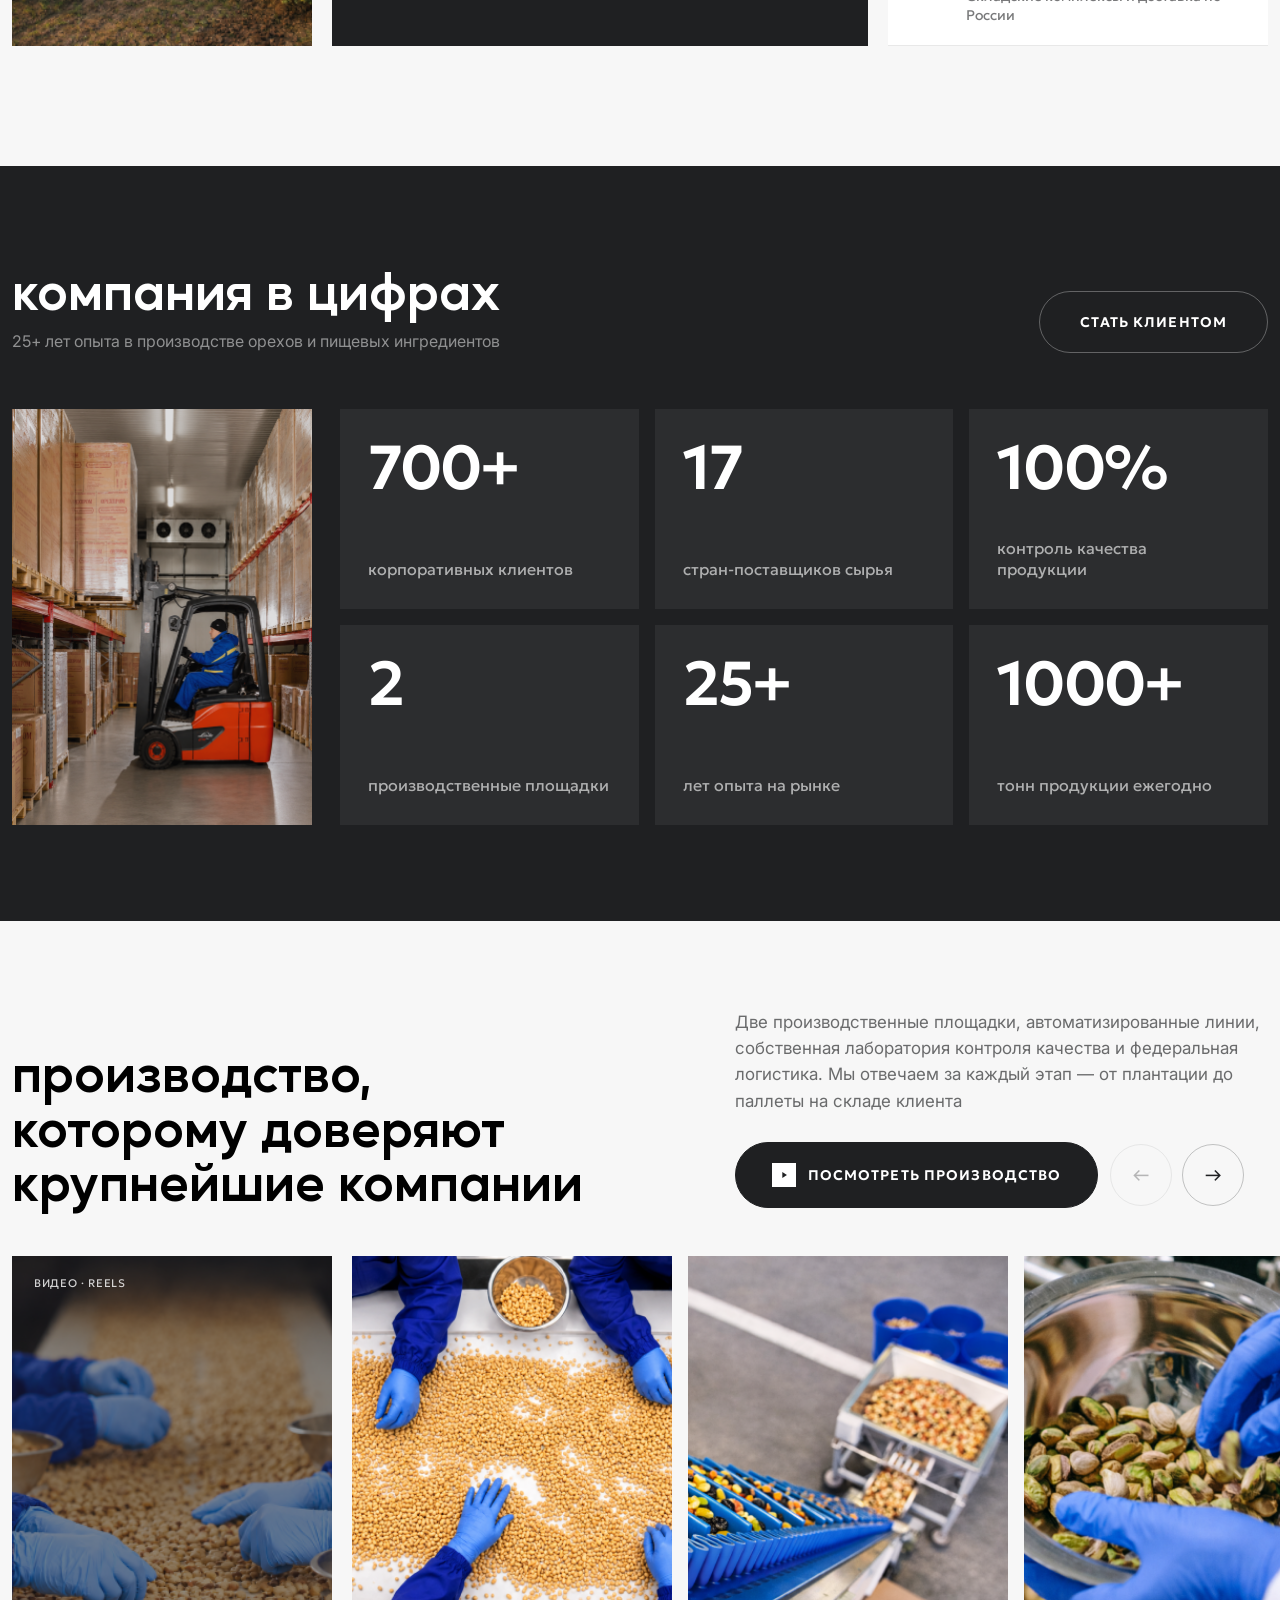
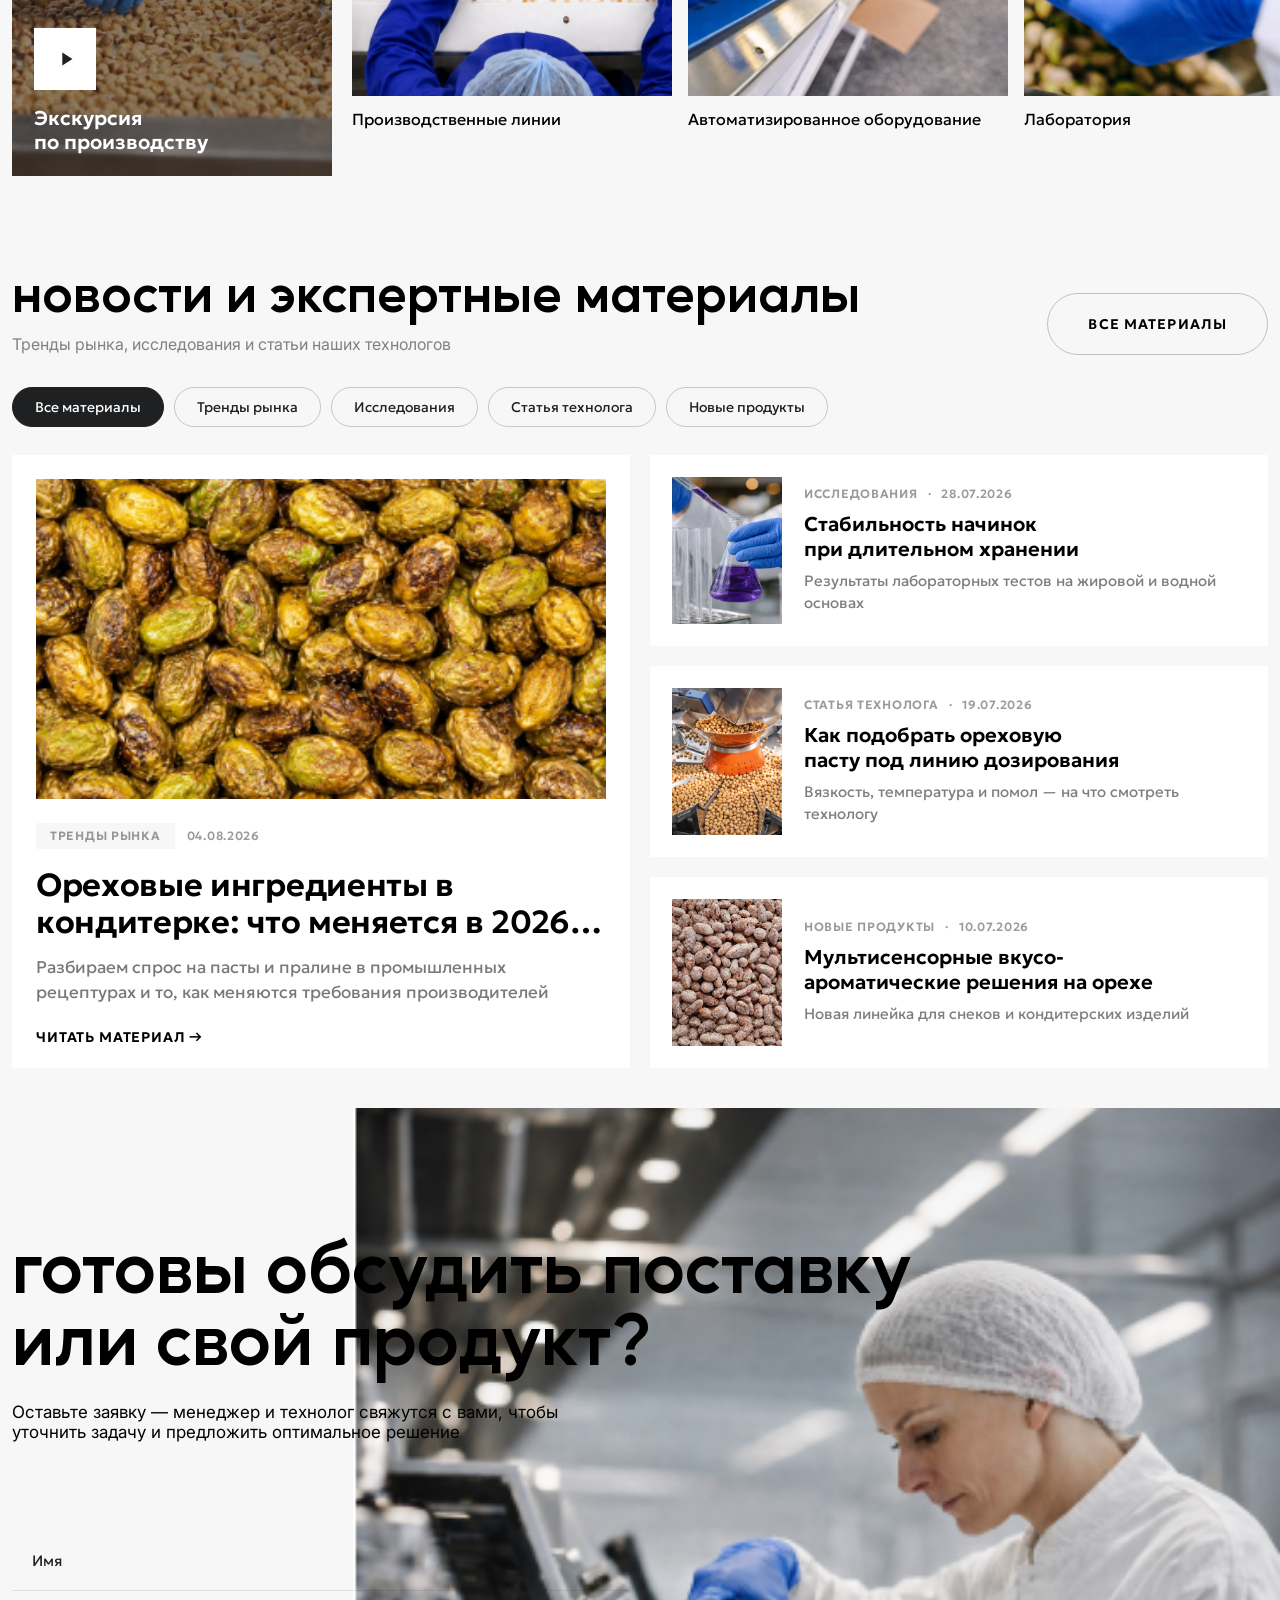
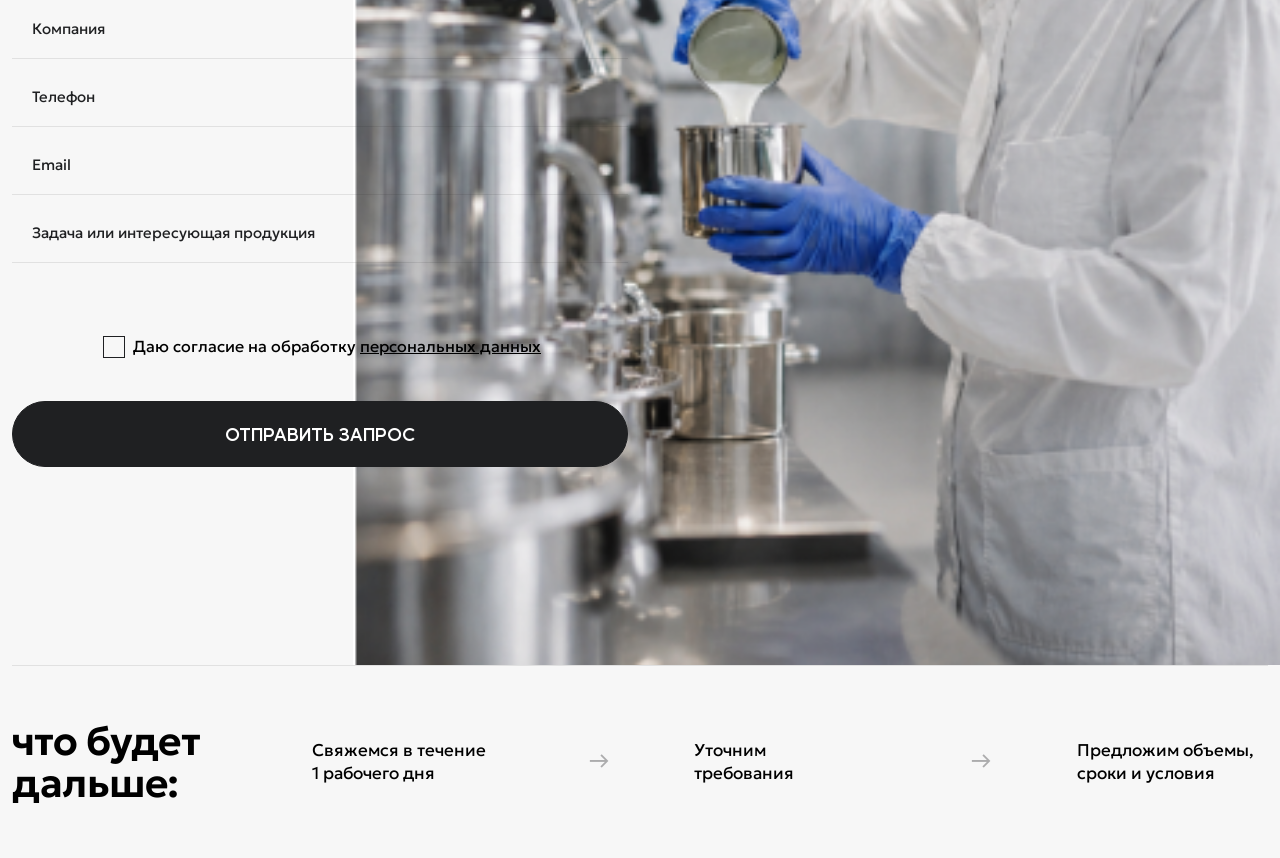
==== commit fcb44b43: "update" ====
--- a/index.html
+++ b/index.html
@@ -510,13 +510,13 @@
     <section class="feedback feedback__main layout-pt" id="contact">
       <div class="container-fluid">
         <div class="row">
-          <div class="col-xl-11 offset-xl-1">
+          <div class="col-xl-11">
             <h2 class="feedback__title">готовы обсудить поставку или свой продукт?</h2>
             <p class="feedback__subtext">Оставьте заявку — менеджер и технолог свяжутся с вами, чтобы уточнить задачу и предложить оптимальное решение</p>
           </div>
         </div>
         <div class="row">
-          <div class="col-12 col-lg-6 col-xxl-5 offset-xl-1">
+          <div class="col-12 col-lg-6 col-xxl-5">
             <form action="/ajax/sendForm.php" class="d-flex flex-column js-ajax-from feedback__form" method="POST">
               <input type="hidden" name="recaptcha_response" value="" class="visually-hidden">
               <input type="hidden" name="form_id" class="visually-hidden">
--- a/css/common.css
+++ b/css/common.css
@@ -9179,6 +9179,10 @@
 }
 
 .button {
+  display: inline-flex;
+  align-items: center;
+  justify-content: center;
+  text-align: center;
   border-radius: 100px;
   border: 1px solid #1F2022;
   transition: 0.3s background-color ease-in-out;
--- a/css/main.css
+++ b/css/main.css
@@ -635,13 +635,11 @@
   }
 }
 .page-main-why__head {
-  text-align: right;
   padding-bottom: 18px;
   border-bottom: 1px solid rgba(31, 32, 34, 0.1019607843);
 }
 @media (max-width: 767.98px) {
   .page-main-why__head {
-    text-align: left;
     padding-bottom: 12px;
   }
 }
@@ -682,9 +680,8 @@
   }
 }
 .page-main-why__subtitle {
-  margin: 20px 0 0 auto;
+  margin-top: 20px;
   max-width: 520px;
-  text-align: right;
   font-family: "Inter";
   font-style: normal;
   font-weight: 400;
@@ -694,8 +691,6 @@
 }
 @media (max-width: 767.98px) {
   .page-main-why__subtitle {
-    margin-left: 0;
-    text-align: left;
     font-size: 15px;
     margin-top: 12px;
   }
